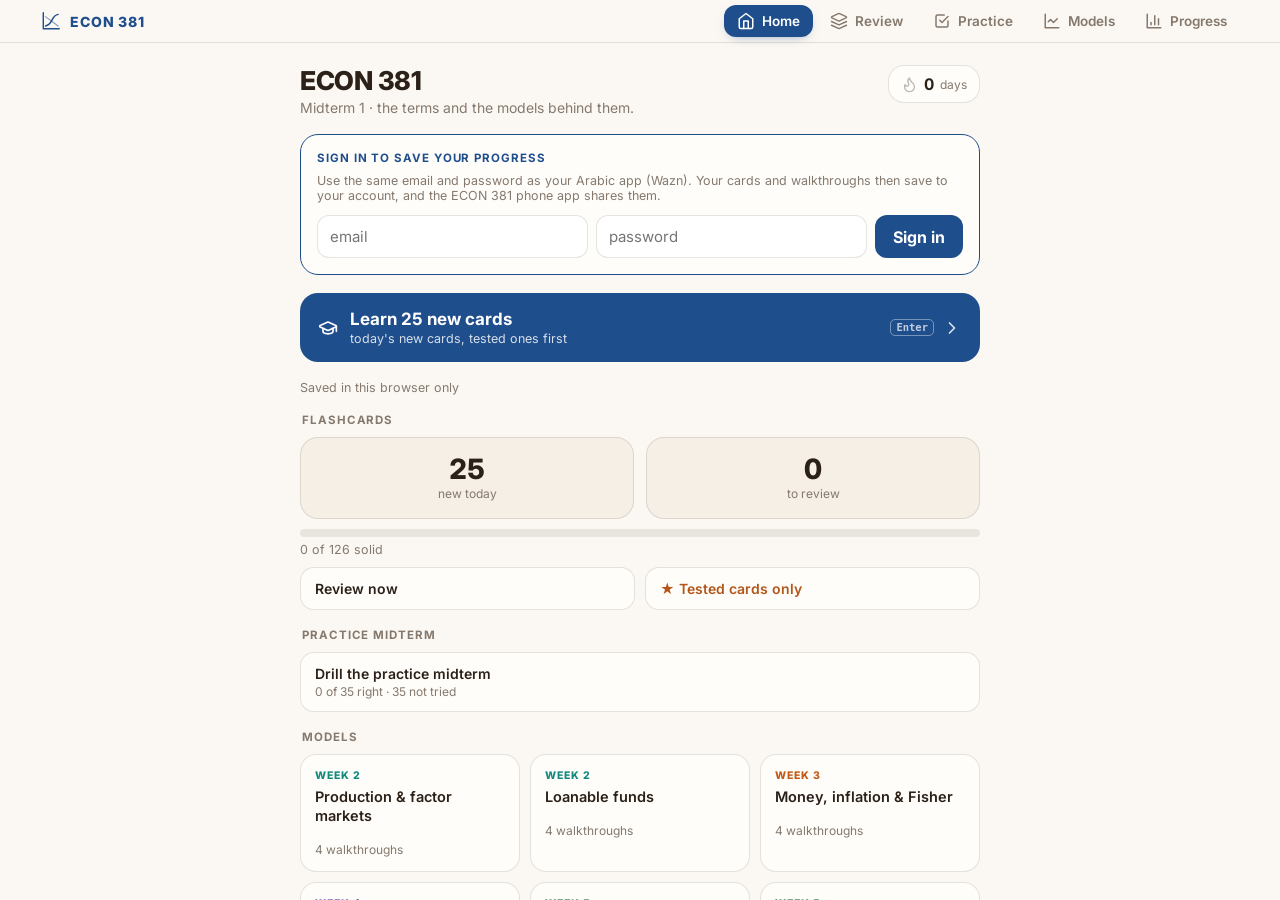
==== site/index.html @ 5f241a7e "Add the practice midterm as a guided multiple-choice drill A Practice tab drills ECON381_Midterm1_Pr" ====
<!doctype html>
<html lang="en"><head><meta charset="utf-8">
<meta name="viewport" content="width=device-width,initial-scale=1,viewport-fit=cover">
<meta name="description" content="ECON 381 Midterm 1: flashcards and interactive model walkthroughs.">
<meta name="theme-color" content="#FBF8F3">
<style>:root{padding-top:env(safe-area-inset-top,0px);padding-bottom:env(safe-area-inset-bottom,0px)}body{margin:0}img{max-width:100%}[hidden]{display:none!important}</style>
</head><body>
<title>ECON 381 Flashcards</title>
<link rel="preconnect" href="https://fonts.googleapis.com"><link rel="preconnect" href="https://fonts.gstatic.com" crossorigin>
<link rel="stylesheet" href="https://fonts.googleapis.com/css2?family=Inter:wght@400;500;600;700;800&display=swap">
<style>
  :root { --ink:#2B2118; --cream:#FDF8F2; --wk:#1F4E8C; --wk-soft:rgba(31,78,140,.10); }
  * { box-sizing:border-box; -webkit-tap-highlight-color:transparent; }
  html, body { margin:0; height:100%; overflow:hidden;
    background:var(--cream); color:var(--ink);
    font-family:-apple-system,system-ui,sans-serif; user-select:none; -webkit-user-select:none; }
  #app { height:100%; display:flex; flex-direction:column; }
  header { display:flex; align-items:center; gap:10px; padding:12px 16px 2px; }
  #quitline { text-align:center; padding-bottom:2px; }
  #bar { flex:1; height:5px; border-radius:3px; background:rgba(0,0,0,.09); overflow:hidden; }
  #fill { height:100%; width:0%; background:var(--wk); transition:width .25s ease, background .25s; }
  #count { font-size:12px; opacity:.55; font-variant-numeric:tabular-nums; }
  #quit { font-size:11px; opacity:.45; }
  #logo { display:flex; align-items:center; gap:6px; padding:4px 6px 4px 2px;
          font-size:13px; font-weight:800; letter-spacing:.06em; color:var(--wk); transition:color .25s; }
  #logo svg { width:19px; height:19px; }
  main { flex:1; position:relative; display:flex; min-height:0; }
  /* margin:auto centres the card while it is short but still lets it scroll
     once the answer is taller than the screen. */
  #scroll { flex:1; display:flex; overflow-y:auto; -webkit-overflow-scrolling:touch;
            padding:14px 20px 18px; }
  #card { margin:auto; width:100%; max-width:560px; text-align:center; }

  .chips { display:flex; justify-content:center; gap:6px; flex-wrap:wrap; }
  .chip { font-size:10.5px; font-weight:700; letter-spacing:.08em; text-transform:uppercase;
          padding:4px 9px; border-radius:20px; background:var(--wk-soft); color:var(--wk); }
  .chip.star { background:rgba(194,98,42,.13); color:#C2622A; }
  .term { font-family:ui-serif,"New York",Georgia,serif; font-weight:700;
          font-size:36px; line-height:1.18; margin-top:18px; letter-spacing:-.01em; }
  .weekname { font-size:13px; opacity:.5; margin-top:12px; }
  .term.sm { font-size:21px; margin-top:12px; color:var(--wk); }
  .simple { font-size:20px; line-height:1.42; margin-top:10px; }
  .fx { margin:14px auto 0; padding:12px 14px; border-radius:14px; background:var(--wk-soft);
        font-family:ui-serif,"New York",Georgia,serif; font-size:19px; line-height:1.6;
        display:inline-block; max-width:100%; }
  .fx i, .simple i, .detail i, .peek i { font-family:ui-serif,"New York",Georgia,serif; }

  /* hand-built maths: fractions, sums, hats */
  .fr { display:inline-flex; flex-direction:column; vertical-align:middle; text-align:center;
        margin:0 2px; line-height:1.15; }
  .fr > span:first-child { border-bottom:1.3px solid currentColor; padding:0 3px 1px; }
  .fr > span:last-child { padding:1px 3px 0; }
  .fx .fr { font-size:.92em; }
  .op { margin:0 .22em; }
  sub, sup { font-size:.68em; line-height:0; }

  .detail { margin-top:18px; text-align:start; }
  .sect { border-top:1px solid rgba(0,0,0,.09); margin-top:13px; padding-top:10px; }
  .sect h3 { margin:0 0 6px; font-size:10.5px; font-weight:700; opacity:.45;
             letter-spacing:.09em; text-transform:uppercase; }
  .sect p { margin:0; font-size:14px; line-height:1.48; opacity:.86; }
  .sect p + p { margin-top:6px; }
  .row { display:flex; align-items:baseline; justify-content:space-between;
         gap:14px; padding:4px 0; }
  .row .lbl { font-size:13px; opacity:.65; line-height:1.35; }
  .row .val { font-size:16px; font-weight:700; white-space:nowrap; flex:none;
              color:var(--wk); font-variant-numeric:tabular-nums; }
  .src { font-size:11px; opacity:.42; margin-top:4px; line-height:1.35; }
  ol.steps { margin:0; padding-left:20px; font-size:14px; line-height:1.48; }
  ol.steps li { padding:2px 0; opacity:.88; }
  ol.steps li::marker { color:var(--wk); font-weight:700; }
  .links { display:flex; flex-wrap:wrap; gap:6px; }
  .link { font-size:13px; padding:6px 11px; border-radius:20px; border:1px solid var(--wk-soft);
          background:#fff; color:var(--ink); line-height:1.2; }
  .link b { color:var(--wk); font-weight:600; }
  .graph { margin-top:4px; background:#fff; border-radius:14px; padding:8px 6px 4px;
           border:1px solid rgba(0,0,0,.06); }
  .graph svg { width:100%; height:auto; display:block; overflow:visible; }
  .graph .cap { font-size:11.5px; opacity:.55; text-align:center; padding:2px 8px 6px; line-height:1.35; }
  .tags { display:flex; flex-wrap:wrap; gap:5px; justify-content:center; margin-top:18px; }
  .tag { font-size:10.5px; padding:2px 8px; border-radius:20px; border:1px solid rgba(0,0,0,.15); opacity:.6; }
  .tag.pe { border-color:#E8A25E; color:#B4561B; background:#FFF3E6; opacity:1; font-weight:700; }

  /* SVG theme */
  svg .ax { stroke:var(--ink); stroke-width:1.3; fill:none; opacity:.75; }
  svg .grid { stroke:var(--ink); stroke-width:.6; opacity:.12; }
  svg .c1 { stroke:var(--wk); stroke-width:2.6; fill:none; stroke-linecap:round; }
  svg .c2 { stroke:#C2622A; stroke-width:2.6; fill:none; stroke-linecap:round; }
  svg .c3 { stroke:#2E7D52; stroke-width:2.4; fill:none; stroke-linecap:round; }
  svg .c4 { stroke:var(--ink); stroke-width:1.8; fill:none; opacity:.55; stroke-linecap:round; }
  svg .dash { stroke-dasharray:4 4; }
  svg .faint { opacity:.4; }
  svg .dot { fill:var(--ink); }
  svg .fill1 { fill:var(--wk); opacity:.16; }
  svg .fill2 { fill:#C2622A; opacity:.16; }
  svg .fill3 { fill:#2E7D52; opacity:.16; }
  svg .solid1 { fill:var(--wk); }
  svg .solid2 { fill:#C2622A; }
  svg .solid3 { fill:#2E7D52; }
  svg .solid4 { fill:var(--ink); opacity:.35; }
  svg .box { fill:#fff; stroke:var(--ink); stroke-width:1.2; }
  svg .box1 { fill:var(--wk-soft); stroke:var(--wk); stroke-width:1.4; }
  svg .box2 { fill:rgba(194,98,42,.10); stroke:#C2622A; stroke-width:1.4; }
  svg .box3 { fill:rgba(46,125,82,.10); stroke:#2E7D52; stroke-width:1.4; }
  svg text { font-family:-apple-system,system-ui,sans-serif; font-size:11px; fill:var(--ink); }
  svg text.lb { font-size:10px; opacity:.6; }
  svg text.k1 { fill:var(--wk); font-weight:700; }
  svg text.k2 { fill:#C2622A; font-weight:700; }
  svg text.k3 { fill:#2E7D52; font-weight:700; }
  svg text.it { font-family:ui-serif,"New York",Georgia,serif; font-style:italic; font-size:12.5px; }
  svg text.b { font-weight:700; }
  svg text.w { fill:#fff; font-weight:700; }

  #tip { flex:none; text-align:center; font-size:12px; opacity:.45; padding:0 16px 8px; }
  #flash { position:absolute; inset:0; display:flex; align-items:center;
           justify-content:center; font-size:34px; font-weight:800;
           color:#fff; opacity:0; pointer-events:none; transition:opacity .18s; }
  #flash div { text-align:center; }
  #flash small { display:block; font-size:15px; font-weight:600; opacity:.9; margin-top:4px; }
  footer { display:flex; gap:9px; padding:0 14px 26px; }
  .btn { flex:1; padding:14px 0 12px; border-radius:15px; font-size:15.5px;
         font-weight:700; color:#fff; text-align:center; line-height:1.15; }
  .btn small { display:block; font-size:10.5px; font-weight:600; opacity:.8; margin-top:2px; }
  .missed { background:#C0392B; }
  .shaky  { background:#D9952B; }
  .confident { background:#2E7D52; }

  #peek { position:absolute; left:0; right:0; bottom:0; background:#fff; border-radius:20px 20px 0 0;
          box-shadow:0 -10px 30px rgba(0,0,0,.14); padding:18px 22px 34px; transform:translateY(105%);
          transition:transform .22s ease, visibility 0s linear .22s; text-align:center; max-height:70%;
          overflow-y:auto; z-index:5; visibility:hidden; pointer-events:none; }
  /* Hidden, it sits just below the card, over the grade buttons: it must not
     catch their taps. */
  #peek.on { transform:none; visibility:visible; pointer-events:auto; transition:transform .22s ease; }
  #peek .grab { width:38px; height:5px; border-radius:3px; background:rgba(0,0,0,.15); margin:-6px auto 12px; }
  #peek .term { font-size:22px; margin-top:8px; }
  #peek .simple { font-size:16px; }
  #peek .fx { font-size:16px; }
  #peek .close { margin-top:16px; font-size:13px; opacity:.5; }

  #done { display:none; flex-direction:column; align-items:center;
          justify-content:center; height:100%; gap:12px; padding:0 30px; text-align:center; }
  #done h2 { font-family:ui-serif,"New York",Georgia,serif; font-size:30px; margin:0; }
  #done p { opacity:.6; margin:0; font-size:15px; line-height:1.45; }
  #done .tally { display:flex; gap:10px; margin:6px 0; }
  #done .tally div { padding:10px 14px; border-radius:14px; color:#fff; font-weight:700; font-size:20px; min-width:74px; }
  #done .tally small { display:block; font-size:10.5px; font-weight:600; opacity:.85; }

/* The website shell: tabs, Home, Review, Progress. Laid out like the Wazn
   Arabic app (header with a streak pill, one big next-step button, stat
   tiles, uppercase section labels, a tab bar) in this course's colours.
   One light look throughout, the same as the phone. */
:root {
  color-scheme: light;
  --bg: #FBF8F3;          /* warm paper */
  --card: #FFFDF9;
  --tile: #F5EFE6;
  --line: rgba(43,33,24,.12);
  --muted: #85796E;
  --primary: #1F4E8C;     /* ECON blue, where Wazn has its orange */
  --primary-ink: #FFFFFF;
}
html, body { background: var(--bg); }
body { font-family: Inter, -apple-system, system-ui, sans-serif; }
#shell { min-height: 100%; height: 100%; overflow-y: auto; -webkit-overflow-scrolling: touch; }
#shell[hidden] { display: none !important; }

/* tab bar: across the top on a computer, along the bottom on a phone */
.tabs { position: sticky; top: 0; z-index: 20; background: rgba(251,248,243,.94); backdrop-filter: blur(8px);
        border-bottom: 1px solid var(--line); padding-top: env(safe-area-inset-top, 0px); }
.tabs-in { max-width: 1240px; margin: 0 auto; display: flex; align-items: center; justify-content: space-between; gap: 16px; padding: 5px 20px; }
.brand { display: flex; align-items: center; gap: 8px; font-weight: 800; letter-spacing: .06em; color: var(--primary); font-size: 14px; }
.brand svg { width: 22px; height: 22px; }
.tablist { display: flex; gap: 4px; }
.tabbtn { display: flex; align-items: center; gap: 7px; border: 0; background: transparent; color: var(--muted); font: inherit; font-weight: 600;
          font-size: 13.5px; padding: 7px 13px; border-radius: 12px; cursor: pointer; transition: background .15s, color .15s, transform .1s; }
.tabbtn svg { width: 18px; height: 18px; }
.tabbtn:hover { background: rgba(43,33,24,.06); color: var(--ink); }
.tabbtn[aria-current="page"] { background: var(--primary); color: var(--primary-ink); box-shadow: 0 4px 12px -6px rgba(31,78,140,.6); }
.tabbtn:active { transform: scale(.94); }

.views { padding-bottom: 40px; }
.wrap { max-width: 720px; margin: 0 auto; padding: 22px 20px 0; display: flex; flex-direction: column; gap: 18px; }
.wrap.wide { max-width: 1240px; padding-top: 8px; gap: 10px; }

/* home */
.h-top { display: flex; align-items: flex-start; justify-content: space-between; gap: 12px; }
.h-top h1 { margin: 0; font-size: 26px; font-weight: 800; letter-spacing: -.01em; }
.h-top p { margin: 3px 0 0; color: var(--muted); font-size: 14px; }
.streak { display: flex; align-items: center; gap: 6px; border: 1px solid var(--line); background: var(--card); border-radius: 16px; padding: 8px 12px; flex: none; }
.streak .ic { width: 17px; height: 17px; color: rgba(43,33,24,.3); }
.streak .ic.lit { color: #D9952B; }
.streak b { font-variant-numeric: tabular-nums; }
.streak span { font-size: 12px; color: var(--muted); }

.ic { width: 20px; height: 20px; flex: none; }
.primary { width: 100%; display: flex; align-items: center; justify-content: space-between; gap: 12px; border: 0; border-radius: 18px;
           background: var(--primary); color: var(--primary-ink); padding: 16px 18px; font: inherit; text-align: left; cursor: pointer;
           transition: transform .1s, filter .15s; }
.primary:hover { filter: brightness(1.07); }
.primary:active { transform: scale(.985); }
.primary:disabled { background: var(--tile); color: var(--ink); cursor: default; filter: none; transform: none; }
.primary .pl { display: flex; align-items: center; gap: 12px; min-width: 0; }
.primary b { display: block; font-size: 17px; font-weight: 700; }
.primary small { display: block; font-size: 12.5px; opacity: .82; margin-top: 2px; }
.primary .pr { display: flex; align-items: center; gap: 8px; opacity: .85; }
.primary kbd { border-color: rgba(255,255,255,.55); }

.sect-h { display: flex; flex-direction: column; gap: 10px; }
.sect-h h2 { margin: 0; padding: 0 2px; font-size: 11.5px; font-weight: 700; letter-spacing: .08em; text-transform: uppercase; color: var(--muted); }
.tiles { display: grid; grid-template-columns: 1fr 1fr; gap: 12px; }
.tile { background: var(--tile); border: 1px solid var(--line); border-radius: 18px; padding: 14px; text-align: center; }
.tile p { margin: 0; }
.tv { font-size: 28px; font-weight: 800; font-variant-numeric: tabular-nums; }
.tl { font-size: 12px; color: var(--muted); }
.tw { font-size: 11.5px; color: var(--muted); margin-top: 3px !important; }
.meter { display: flex; flex-direction: column; gap: 5px; }
.m-bar { height: 8px; border-radius: 4px; background: rgba(43,33,24,.09); overflow: hidden; display: flex; }
.m-bar span { height: 100%; }
.pair { display: grid; grid-template-columns: 1fr 1fr; gap: 10px; }
.second { border: 1px solid var(--line); background: var(--card); border-radius: 14px; padding: 12px 14px; font: inherit; font-weight: 600;
          font-size: 14px; color: var(--ink); text-align: left; cursor: pointer; transition: transform .1s, border-color .15s; }
.second:hover { border-color: var(--primary); }
.second:active { transform: scale(.98); }
.second small { display: block; font-weight: 400; font-size: 12px; color: var(--muted); margin-top: 2px; }
.second.star, #h-tested { color: #B4561B; }

.grid3 { display: grid; grid-template-columns: repeat(auto-fill, minmax(200px, 1fr)); gap: 10px; }
.hm { display: flex; flex-direction: column; gap: 6px; padding: 14px; border-radius: 16px; border: 1px solid var(--line); background: var(--card);
      font: inherit; color: var(--ink); text-align: left; cursor: pointer; min-width: 0; transition: border-color .15s, transform .1s; }
.hm:hover { border-color: var(--c); }
.hm:active { transform: scale(.98); }
.hm .wk { font-size: 10.5px; font-weight: 800; letter-spacing: .1em; text-transform: uppercase; color: var(--c); }
.hm .nm { font-size: 14.5px; font-weight: 600; line-height: 1.3; }
.hm .ct { font-size: 12px; color: var(--muted); font-variant-numeric: tabular-nums; }
.hm .mini { height: 4px; border-radius: 2px; background: rgba(43,33,24,.08); overflow: hidden; }
.hm .mini span { display: block; height: 100%; background: var(--c); }

.dim { color: var(--muted); }
.small { font-size: 12.5px; margin: 0; }
.save-state:empty { display: none; }
.card { background: var(--card); border: 1px solid var(--line); border-radius: 18px; }
.pad { padding: 16px; }
.stack { display: flex; flex-direction: column; gap: 14px; }
.sec { margin: 0 0 8px; font-size: 11.5px; font-weight: 700; letter-spacing: .08em; text-transform: uppercase; color: var(--muted); }
.sec.gap { margin-top: 14px; }
.card .row { display: flex; justify-content: space-between; gap: 12px; padding: 7px 0; border-top: 1px solid var(--line); font-size: 14px; }
.card .row:first-of-type { border-top: 0; }
.card .row .val { font-weight: 600; font-variant-numeric: tabular-nums; white-space: nowrap; }
ul.plain { margin: 0; padding-left: 18px; font-size: 14px; line-height: 1.55; }
.pms { display: grid; grid-template-columns: repeat(auto-fill, minmax(260px, 1fr)); gap: 14px; }
.pm-h { margin: 0 0 6px; font-weight: 700; font-size: 14px; }
.pm ul { list-style: none; margin: 0; padding: 0; display: flex; flex-direction: column; gap: 5px; font-size: 13.5px; }
.pm li { display: flex; align-items: center; gap: 8px; }
.pm li .ic { width: 16px; height: 16px; color: #2E7D52; }
.pm li span:nth-child(2) { flex: 1; min-width: 0; }
.dot0 { width: 16px; height: 16px; border-radius: 50%; border: 1.5px solid rgba(43,33,24,.2); flex: none; }
.keys { display: grid; grid-template-columns: auto 1fr; gap: 8px 14px; font-size: 13.5px; align-items: baseline; }
.m-confirm { display: flex; gap: 8px; align-items: center; flex-wrap: wrap; font-size: 13.5px; }
.m-confirm button, .m-small { padding: 8px 12px; border-radius: 10px; border: 1px solid var(--line); background: var(--card); font: inherit;
         font-size: 13px; font-weight: 600; cursor: pointer; color: var(--ink); }
.m-confirm .yes { background: #C0392B; color: #fff; border-color: #C0392B; }
.danger { color: #C0392B; }

.signin { display: flex; flex-direction: column; gap: 8px; border-color: var(--primary); }
.signin .sec { margin: 0; color: var(--primary); }
.sgrid { display: grid; grid-template-columns: 1fr 1fr auto; gap: 8px; margin-top: 4px; }
.sgrid input { min-width: 0; padding: 11px 12px; border-radius: 12px; border: 1px solid var(--line); background: #fff; font: inherit; font-size: 15px; color: var(--ink); }
.sgrid input:focus { outline: 2px solid var(--primary); outline-offset: 1px; }
.go-btn { padding: 11px 18px; border-radius: 12px; border: 0; background: var(--primary); color: #fff; font: inherit; font-weight: 700; cursor: pointer; }
.go-btn:disabled { opacity: .6; }
.si-err { margin: 0; font-size: 13px; color: #C0392B; }
.si-err:empty { display: none; }
.acct { display: flex; align-items: center; justify-content: space-between; gap: 10px; flex-wrap: wrap; font-size: 14px; }
@media (max-width: 560px) { .sgrid { grid-template-columns: 1fr; } }

/* the flashcard session (shared page) on a big screen */
header, #quitline, #tip, footer { width: 100%; max-width: 680px; margin-inline: auto; }
#scroll { padding-inline: max(20px, calc((100% - 640px) / 2)); }
footer { padding-bottom: 22px; }
.btn { cursor: pointer; user-select: none; }
.btn:hover { filter: brightness(1.06); }
.link { cursor: pointer; }
.link:hover { border-color: var(--wk); }
#logo { cursor: pointer; }
kbd { font: 600 10.5px/1 ui-monospace, "SF Mono", Menlo, monospace; padding: 2px 5px; border-radius: 5px; border: 1px solid currentColor;
      opacity: .85; margin-left: 4px; vertical-align: 1px; }
.btn kbd { border-color: rgba(255,255,255,.7); }
.keys kbd { margin: 0 4px 0 0; }
#done .btn.menu { background: var(--primary); padding: 14px 34px; flex: none; border: 0; font: inherit; font-weight: 700; color: #fff; }
button:focus-visible, .btn:focus-visible { outline: 3px solid #E8A25E; outline-offset: 2px; }
@media (prefers-reduced-motion: reduce) { * { transition: none !important; } }

/* phones: the tab bar moves to the bottom, Wazn-style */
@media (max-width: 760px) {
  .tabs { position: fixed; top: auto; bottom: 0; left: 0; right: 0; border-bottom: 0; border-top: 1px solid var(--line);
          padding-top: 0; padding-bottom: env(safe-area-inset-bottom, 0px); }
  .tabs-in { padding: 6px 8px; }
  .brand { display: none; }
  .tablist { flex: 1; display: grid; grid-template-columns: repeat(5, 1fr); }
  .tabbtn { flex-direction: column; gap: 3px; font-size: 10.5px; padding: 7px 2px; }
  .tabbtn svg { width: 20px; height: 20px; }
  .views { padding-bottom: 96px; }
  .mdl-top { top: 0; }
  .mdl-rail { top: 0; }
}
@media (max-width: 420px) {
  .pair { grid-template-columns: 1fr; }
}

/* Models tab. Colours come from the page tokens; --wk is the model's week. */
#models { --line: rgba(43,33,24,.12); }
.mdl-top { position: sticky; top: 43px; z-index: 3; background: var(--bg, var(--cream)); padding-block: 4px 6px; }
.mdl-chips { display: flex; gap: 6px; overflow-x: auto; padding-bottom: 2px; scrollbar-width: none; }
.mdl-chips::-webkit-scrollbar { display: none; }
.mchip { flex: none; display: flex; align-items: baseline; gap: 6px; padding: 6px 10px; border-radius: 11px;
         border: 1px solid var(--line); background: var(--card, #fff); color: var(--ink); font: inherit; font-size: 12.5px; font-weight: 600; cursor: pointer; }
.mchip span { font-size: 9.5px; font-weight: 800; letter-spacing: .1em; text-transform: uppercase; color: var(--c); }
.mchip.on { border-color: var(--c); box-shadow: inset 0 0 0 1px var(--c); }

.mdl-grid { display: grid; grid-template-columns: minmax(0, 1fr) 296px; gap: 16px; align-items: start; }
.mdl-main { display: flex; flex-direction: column; gap: 10px; min-width: 0; }
/* the title, its week and its one-liner on a single line, so the graph starts high */
.mdl-head { display: flex; flex-wrap: wrap; align-items: center; column-gap: 10px; row-gap: 2px; }
.mdl-head h2 { margin: 0; font-family: ui-serif, "New York", Georgia, serif; font-size: clamp(21px, 2.2vw, 26px); line-height: 1.15; text-wrap: balance; }
.mdl-head p { margin: 0; opacity: .62; font-size: 13.5px; }
.mdl-head .chip { order: -1; }
.mdl-card { background: var(--card, #fff); border: 1px solid var(--line); border-radius: 16px; padding: 12px 12px 8px; min-width: 0; }
.mdl-card h3 { margin: 0 0 6px; font-size: 10.5px; font-weight: 700; letter-spacing: .09em; text-transform: uppercase; opacity: .5; }
.mdl-card svg { width: 100%; height: auto; display: block; overflow: visible; }
/* the main graph never pushes the numbers below the fold */
.mdl-graph svg { max-height: max(300px, calc(100vh - 330px)); }
.mdl-graph .cap { font-size: 12.5px; opacity: .6; margin: 4px 4px 2px; line-height: 1.4; }
.mdl-two { display: grid; grid-template-columns: minmax(0, 1fr) minmax(0, 1fr); gap: 14px; }

.kpis { display: grid; grid-template-columns: repeat(auto-fill, minmax(132px, 1fr)); gap: 8px; }
.kpi { background: var(--card, #fff); border: 1px solid var(--line); border-radius: 12px; padding: 8px 11px; display: flex; flex-direction: column; gap: 2px; min-width: 0; }
.kpi .kl { font-size: 11.5px; opacity: .6; line-height: 1.3; }
.kpi .kv { font-size: 19px; font-weight: 700; font-variant-numeric: tabular-nums; color: var(--wk); }
.kpi.hid .kv { color: var(--ink); opacity: .35; }
.kpi .dl { font-size: 11px; font-weight: 600; font-variant-numeric: tabular-nums; }
.kpi .dl.up { color: #2E7D52; } .kpi .dl.down { color: #C0392B; }

.seg { display: flex; gap: 4px; padding: 4px; border-radius: 12px; background: rgba(43,33,24,.06); margin-bottom: 12px; flex-wrap: wrap; }
.seg button { flex: 1 1 auto; border: 0; background: transparent; padding: 8px 10px; border-radius: 9px; font: inherit; font-size: 13px; font-weight: 600; color: var(--ink); opacity: .65; cursor: pointer; }
.seg button.on { background: var(--card, #fff); opacity: 1; box-shadow: 0 1px 3px rgba(0,0,0,.08); }
.form { padding: 10px 2px; border-top: 1px solid var(--line); }
.form:first-child { border-top: 0; padding-top: 2px; }
.fn { margin: 0 0 6px; font-size: 10.5px; font-weight: 700; letter-spacing: .09em; text-transform: uppercase; opacity: .5; }
.form .fx { margin: 0; display: block; font-size: 17px; text-align: left; }
.fnote { margin: 6px 0 0; font-size: 13px; opacity: .68; line-height: 1.45; }
.tbl { overflow-x: auto; }
.tbl table { border-collapse: collapse; width: 100%; font-size: 13.5px; }
.tbl th, .tbl td { padding: 9px 10px; border-bottom: 1px solid var(--line); text-align: center; }
.tbl tbody th { text-align: left; font-weight: 600; }
.tbl thead th { font-size: 12px; opacity: .65; }
.tbl td { font-size: 18px; font-weight: 700; }
.tbl td.up { color: #2E7D52; } .tbl td.down { color: #C0392B; } .tbl td.same { opacity: .35; }
.facts { display: grid; grid-template-columns: 1fr 1fr; gap: 14px; }
.facts ul { margin: 0; padding-left: 18px; font-size: 13.5px; line-height: 1.5; }
.facts li + li { margin-top: 5px; }
.traps { background: rgba(192,57,43,.06); border-radius: 12px; padding: 10px 12px; }
.muted { font-size: 13px; opacity: .6; margin: 0 0 10px; line-height: 1.45; }

/* The rail */
/* the rail stays on screen and fits in it: if a step runs long it scrolls inside itself */
.mdl-rail { position: sticky; top: 100px; max-height: calc(100vh - 108px); overflow-y: auto; overscroll-behavior: contain; scrollbar-width: thin; padding-bottom: 4px; }
.rail-in { display: flex; flex-direction: column; gap: 5px; }
.rail-h { margin: 0; font-size: 10.5px; font-weight: 700; letter-spacing: .09em; text-transform: uppercase; opacity: .5; }
.sc { display: flex; gap: 9px; align-items: center; width: 100%; text-align: left; padding: 8px 10px; border-radius: 12px;
      border: 1px solid var(--line); background: var(--card, #fff); font: inherit; color: var(--ink); cursor: pointer; }
.sc:hover { border-color: var(--wk); }
.sc.on { border-color: var(--wk); box-shadow: inset 0 0 0 1px var(--wk); }
.sc-n { flex: none; width: 23px; height: 23px; border-radius: 50%; display: grid; place-items: center; font-size: 12.5px; font-weight: 800;
        background: var(--wk-soft); color: var(--wk); }
.sc-b { min-width: 0; display: flex; flex-direction: column; gap: 1px; }
.sc-b b { font-size: 13px; line-height: 1.25; }
.sc-b small { font-size: 11px; opacity: .55; }
/* with a walkthrough open the list shrinks to titles */
.rail-in:has(.panel) .sc { padding-block: 6px; }
.rail-in:has(.panel) .sc-b small { display: none; }
.sc.free .sc-n { background: rgba(43,33,24,.07); color: var(--ink); }
.panel { margin-top: 4px; background: var(--card, #fff); border: 1px solid var(--line); border-radius: 16px; padding: 12px; display: flex; flex-direction: column; gap: 8px; }
.player { border-color: var(--wk); box-shadow: 0 6px 22px -10px rgba(0,0,0,.18); }
.ph { display: flex; flex-direction: column; gap: 2px; }
.ph .rail-h { opacity: 1; color: var(--wk); font-size: 12px; }
.src { font-size: 11.5px; opacity: .55; }
.dots { display: flex; gap: 4px; }
.pd { flex: 1; height: 4px; border-radius: 2px; background: rgba(43,33,24,.1); }
.pd.done { background: var(--wk); opacity: .45; } .pd.on { background: var(--wk); }
.blurb { margin: 0; font-size: 12.5px; padding: 8px 10px; border-radius: 10px; background: var(--wk-soft); line-height: 1.45; }
.say { font-size: 14px; line-height: 1.45; }
.ask { display: flex; flex-direction: column; gap: 8px; padding: 10px; border-radius: 12px; background: rgba(217,149,43,.10); }
.q { margin: 0; font-size: 14px; font-weight: 600; line-height: 1.4; }
.tag-predict { display: inline-block; font-size: 10px; font-weight: 800; letter-spacing: .09em; text-transform: uppercase; color: #fff;
               background: #D9952B; border-radius: 6px; padding: 2px 6px; margin-right: 6px; vertical-align: 1px; }
.choices { display: flex; flex-direction: column; gap: 6px; }
.choice { text-align: left; padding: 10px 12px; border-radius: 11px; border: 1px solid var(--line); background: var(--card, #fff); font: inherit; font-size: 14px; font-weight: 600; color: var(--ink); cursor: pointer; }
.choice:hover { border-color: var(--wk); }
.numf { display: flex; gap: 6px; }
.num-in { flex: 1; min-width: 0; padding: 10px 12px; border-radius: 11px; border: 1px solid var(--line); font: inherit; font-size: 15px; background: #fff; color: var(--ink); }
.num-in:focus { outline: 2px solid var(--wk); outline-offset: 1px; }
.go { padding: 10px 16px; border-radius: 11px; border: 0; background: var(--wk); color: #fff; font: inherit; font-weight: 700; cursor: pointer; }
.ghost-btn { padding: 10px 12px; border-radius: 11px; border: 1px solid var(--line); background: transparent; font: inherit; font-weight: 600; color: var(--ink); cursor: pointer; }
.ghost-btn:disabled { opacity: .35; cursor: default; }
.ghost-btn.wide { width: 100%; }
.row2 { display: flex; gap: 8px; justify-content: space-between; }
.row2 > * { flex: 1; }
.fb { font-size: 13.5px; padding: 8px 10px; border-radius: 10px; line-height: 1.4; }
.fb.ok { background: rgba(46,125,82,.12); color: #1f5c3b; }
.fb.no { background: rgba(192,57,43,.10); color: #8e2a1f; }
.fb.skip { background: rgba(43,33,24,.06); }
.math { display: flex; flex-direction: column; gap: 4px; padding: 10px 12px; border-radius: 12px; background: var(--wk-soft);
        font-family: ui-serif, "New York", Georgia, serif; font-size: 15px; line-height: 1.5; }
.why { margin: 0; font-size: 13px; line-height: 1.5; opacity: .75; border-left: 3px solid var(--wk); padding-left: 10px; }
.keyhint { margin: 0; font-size: 11.5px; opacity: .45; text-align: center; }
.exam { padding: 12px; border-radius: 12px; background: rgba(232,162,94,.14); border: 1px solid rgba(232,162,94,.5); }
.exam ol { margin: 0; padding-left: 18px; font-size: 13.5px; line-height: 1.5; }
.exam li + li { margin-top: 4px; }
.score { margin: 0; font-weight: 700; text-align: center; color: var(--wk); }
.sl { display: flex; flex-direction: column; gap: 4px; font-size: 13px; }
.sl span { display: flex; justify-content: space-between; gap: 8px; }
.sl output { font-variant-numeric: tabular-nums; font-weight: 700; color: var(--wk); }
.sl input { width: 100%; accent-color: var(--wk); }

svg text.big { font-size: 22px; font-weight: 800; }
svg .arrowhead { fill: var(--ink); opacity: .7; }

@media (max-width: 980px) {
  .mdl-grid { grid-template-columns: minmax(0, 1fr); }
  .mdl-rail { position: static; max-height: none; overflow: visible; }
}
@media (max-width: 640px) {
  .mdl-two, .facts { grid-template-columns: minmax(0, 1fr); }
  .kpis { grid-template-columns: repeat(2, minmax(0, 1fr)); }
}

/* The Practice tab: one question at a time, in the flashcards' column. */
#practice { --wk: #1F4E8C; --wk-soft: rgba(31,78,140,.10); }
.pq { display: flex; flex-direction: column; gap: 14px; padding-bottom: 24px; }
.pq-top { display: flex; align-items: center; gap: 12px; }
.pq-count { font-size: 13px; font-weight: 800; letter-spacing: .04em; color: var(--wk); font-variant-numeric: tabular-nums; }
.pq-bar { flex: 1; height: 6px; border-radius: 3px; background: rgba(43,33,24,.09); overflow: hidden; }
.pq-bar span { display: block; height: 100%; transition: width .25s ease; }
.pq-src { margin: 0; font-size: 11.5px; font-weight: 700; letter-spacing: .07em; text-transform: uppercase; }
.pq-src b { letter-spacing: .07em; }
.pq-setup { margin: 0; font-size: 14px; line-height: 1.55; padding: 12px 14px; border-radius: 14px; background: var(--wk-soft); }
.pq-q { margin: 0; font-family: ui-serif, "New York", Georgia, serif; font-size: 21px; line-height: 1.4; }

.pq-opts { display: flex; flex-direction: column; gap: 8px; }
.pq-opts.tf { flex-direction: row; }
.pq-opts.tf .pq-opt { flex: 1; justify-content: center; }
.pq-opt { display: flex; align-items: flex-start; gap: 12px; text-align: left; width: 100%; padding: 13px 14px; border-radius: 14px;
          border: 1.5px solid var(--line); background: var(--card); font: inherit; font-size: 15px; line-height: 1.45; color: var(--ink);
          transition: border-color .12s, background .12s, transform .08s; }
button.pq-opt { cursor: pointer; }
button.pq-opt:hover { border-color: var(--wk); }
button.pq-opt:active { transform: scale(.99); }
.pq-opt.on { border-color: var(--wk); background: var(--wk-soft); }
.pq-l { flex: none; width: 26px; height: 26px; border-radius: 8px; display: grid; place-items: center; font-size: 12.5px; font-weight: 800;
        background: rgba(43,33,24,.07); color: var(--ink); }
.pq-opt.on .pq-l { background: var(--wk); color: #fff; }
.pq-opts.done .pq-opt.ok { border-color: #2E7D52; background: rgba(46,125,82,.08); }
.pq-opts.done .pq-opt.ok .pq-l { background: #2E7D52; color: #fff; }
.pq-opts.done .pq-opt.bad { border-color: #C0392B; background: rgba(192,57,43,.07); }
.pq-opts.done .pq-opt.bad .pq-l { background: #C0392B; color: #fff; }
.pq-opts.done .pq-opt.dim { opacity: .55; }
.pq-tag { font-style: normal; font-size: 11px; font-weight: 700; letter-spacing: .05em; text-transform: uppercase; margin-left: 6px; opacity: .7; white-space: nowrap; }
.pq-check { align-self: flex-start; }
.pq-hint { margin: 0; }

.pq-verdict { display: flex; align-items: center; gap: 10px; padding: 12px 14px; border-radius: 14px; font-size: 15px; }
.pq-verdict.ok { background: rgba(46,125,82,.10); color: #1F5C3B; }
.pq-verdict.bad { background: rgba(192,57,43,.09); color: #8E2A20; display: block; }
.pq-verdict .ic { color: #2E7D52; }

.pq-box { border-radius: 16px; padding: 14px 16px; border: 1px solid var(--line); background: var(--card); font-size: 14.5px; line-height: 1.55; }
.pq-box.pattern { border-color: var(--wk); background: var(--wk-soft); }
.pq-box.why { border-color: rgba(217,149,43,.6); background: rgba(217,149,43,.10); }
.pq-box ul.plain { margin: 0; display: flex; flex-direction: column; gap: 6px; }
.pq-h { margin: 0 0 6px; display: flex; align-items: center; justify-content: space-between; gap: 8px;
        font-size: 11px; font-weight: 800; letter-spacing: .09em; text-transform: uppercase; color: var(--wk); }
.pq-box.why .pq-h { color: #A4651A; }
.pq-steps { margin: 0; padding-left: 22px; display: flex; flex-direction: column; gap: 8px; }
.pq-steps li::marker { color: var(--wk); font-weight: 800; }
.pq-steps li.in { animation: pq-in .25s ease; }
@keyframes pq-in { from { opacity: 0; transform: translateY(4px); } to { opacity: 1; transform: none; } }
.pq-graph { margin-top: 12px; }
.pq-graph svg { width: 100%; height: auto; max-height: 340px; display: block; }
.pq-graph .cap { font-size: 12.5px; opacity: .65; margin: 6px 2px 0; }
.pq-rel { margin: 0; display: flex; flex-wrap: wrap; gap: 6px; align-items: center; }
.pq-chip { font-size: 12.5px; padding: 4px 10px; border-radius: 20px; background: var(--wk-soft); color: var(--wk); font-weight: 600; }
.pq-next { position: sticky; bottom: 0; padding: 10px 0 4px; background: linear-gradient(to top, var(--bg) 70%, transparent); display: flex; justify-content: flex-end; }
.pq-next .go-btn kbd { border-color: rgba(255,255,255,.6); }
.pq-done h1 { margin: 10px 0 0; font-size: 28px; }
.pq-score { margin: 0; font-size: 17px; }
#pq-wrong:disabled { opacity: .5; cursor: default; }

@media (max-width: 760px) {
  .pq-next { bottom: 64px; }
  .pq-q { font-size: 19px; }
}
</style>
<div id="shell">
  <nav class="tabs" aria-label="Sections">
    <div class="tabs-in">
      <span class="brand">
        <svg viewBox="0 0 40 40" fill="none" stroke="currentColor" stroke-linecap="round" stroke-linejoin="round" aria-hidden="true">
          <path d="M6 5v29h29" stroke-width="2.6"/><path d="M10 29c6-1 9-5 12-11s6-9 11-10" stroke-width="2.6"/>
          <path d="M10 12l23 17" stroke-width="2" opacity=".55"/>
        </svg>ECON 381
      </span>
      <div class="tablist">
        <button type="button" class="tabbtn" data-tab="home">
          <svg viewBox="0 0 24 24" fill="none" stroke="currentColor" stroke-width="2" stroke-linecap="round" stroke-linejoin="round" aria-hidden="true"><path d="m3 9 9-7 9 7v11a2 2 0 0 1-2 2H5a2 2 0 0 1-2-2z"/><path d="M9 22V12h6v10"/></svg>
          <span>Home</span></button>
        <button type="button" class="tabbtn" data-tab="review">
          <svg viewBox="0 0 24 24" fill="none" stroke="currentColor" stroke-width="2" stroke-linecap="round" stroke-linejoin="round" aria-hidden="true"><path d="M12.8 2.2a2 2 0 0 0-1.6 0L2.6 6.1a1 1 0 0 0 0 1.8l8.6 3.9a2 2 0 0 0 1.6 0l8.6-3.9a1 1 0 0 0 0-1.8z"/><path d="m2 12.6 9.2 4.2a2 2 0 0 0 1.6 0L22 12.6"/><path d="m2 17.6 9.2 4.2a2 2 0 0 0 1.6 0L22 17.6"/></svg>
          <span>Review</span></button>
        <button type="button" class="tabbtn" data-tab="practice">
          <svg viewBox="0 0 24 24" fill="none" stroke="currentColor" stroke-width="2" stroke-linecap="round" stroke-linejoin="round" aria-hidden="true"><path d="M9 11l3 3 8-8"/><path d="M20 12v6a2 2 0 0 1-2 2H6a2 2 0 0 1-2-2V6a2 2 0 0 1 2-2h9"/></svg>
          <span>Practice</span></button>
        <button type="button" class="tabbtn" data-tab="models">
          <svg viewBox="0 0 24 24" fill="none" stroke="currentColor" stroke-width="2" stroke-linecap="round" stroke-linejoin="round" aria-hidden="true"><path d="M3 3v18h18"/><path d="m19 9-5 5-4-4-3 3"/></svg>
          <span>Models</span></button>
        <button type="button" class="tabbtn" data-tab="progress">
          <svg viewBox="0 0 24 24" fill="none" stroke="currentColor" stroke-width="2" stroke-linecap="round" stroke-linejoin="round" aria-hidden="true"><path d="M3 3v18h18"/><path d="M18 17V9"/><path d="M13 17V5"/><path d="M8 17v-3"/></svg>
          <span>Progress</span></button>
      </div>
    </div>
  </nav>

  <div class="views">
    <section class="view" id="tab-home">
      <div class="wrap">
        <div class="h-top">
          <div>
            <h1>ECON 381</h1>
            <p>Midterm 1 · the terms and the models behind them.</p>
          </div>
          <div class="streak" id="h-streak" title="Days in a row with something studied"></div>
        </div>

        <form class="card pad signin" id="signin" hidden autocomplete="on">
          <p class="sec">Sign in to save your progress</p>
          <p class="dim small">Use the same email and password as your Arabic app (Wazn). Your cards and walkthroughs then save to your account, and the ECON 381 phone app shares them.</p>
          <div class="sgrid">
            <input id="si-email" type="email" name="email" autocomplete="username" placeholder="email" required>
            <input id="si-pass" type="password" name="password" autocomplete="current-password" placeholder="password" required>
            <button type="submit" class="go-btn" id="si-go">Sign in</button>
          </div>
          <p class="si-err" id="si-err" role="alert"></p>
        </form>

        <button type="button" class="primary" id="h-primary"></button>
        <p class="save-state dim small"></p>

        <section class="sect-h">
          <h2>Flashcards</h2>
          <div class="tiles">
            <div class="tile"><p class="tv" id="h-learn">0</p><p class="tl">new today</p></div>
            <div class="tile"><p class="tv" id="h-due">0</p><p class="tl">to review</p><p class="tw" id="h-wave"></p></div>
          </div>
          <div class="meter"><div class="m-bar" id="h-bar"></div><p class="dim small" id="h-solid"></p></div>
          <div class="pair">
            <button type="button" class="second" id="h-learn-btn">Review now</button>
            <button type="button" class="second" id="h-tested">★ Tested cards only</button>
          </div>
        </section>

        <section class="sect-h">
          <h2>Practice midterm</h2>
          <button type="button" class="second" id="h-practice"></button>
        </section>

        <section class="sect-h">
          <h2>Models</h2>
          <div class="grid3" id="h-models"></div>
        </section>

        <p class="store-note dim small"></p>
      </div>
    </section>

    <section class="view" id="tab-review" hidden>
      <div class="wrap">
        <div class="h-top"><div><h1>Review</h1><p>Flip with Enter or →. Then → Confident, ← Shaky, ↑↓ Missed.</p></div></div>
        <button type="button" class="primary" id="r-review"></button>
        <p class="save-state dim small"></p>
        <section class="sect-h">
          <h2>By week</h2>
          <div class="grid3" id="r-weeks"></div>
        </section>
        <div class="pair">
          <button type="button" class="second star" id="r-tested"></button>
          <button type="button" class="second" id="r-cram">Cram all 126<small>Shuffled · nothing is rescheduled</small></button>
        </div>
        <section class="sect-h">
          <h2>Keys</h2>
          <div class="keys card pad">
            <span><kbd>Enter</kbd><kbd>→</kbd></span><span>Flip the card</span>
            <span><kbd>→</kbd></span><span>Confident · back in 4 hours, then 8, then daily</span>
            <span><kbd>←</kbd></span><span>Shaky · back in 1 hour</span>
            <span><kbd>↑</kbd><kbd>↓</kbd></span><span>Missed · back of the deck, right now</span>
            <span><kbd>Enter</kbd></span><span>On the answer: flip back to the term</span>
            <span><kbd>Esc</kbd></span><span>Back to the menu (your grades are already saved)</span>
          </div>
        </section>
      </div>
    </section>

    <section class="view" id="tab-practice" hidden>
      <div class="wrap" id="practice"></div>
    </section>

    <section class="view" id="tab-models" hidden>
      <div class="wrap wide" id="models"></div>
    </section>

    <section class="view" id="tab-progress" hidden>
      <div class="wrap">
        <div class="h-top"><div><h1>Progress</h1><p>Cards, walkthroughs, and what to look at again.</p></div></div>
        <div id="p-body" class="stack"></div>
      </div>
    </section>
  </div>
</div>

<div id="app">
  <header>
    <span id="logo">
      <svg viewBox="0 0 40 40" fill="none" stroke="currentColor" stroke-linecap="round" stroke-linejoin="round">
        <path d="M6 5v29h29" stroke-width="2.6"/>
        <path d="M10 29c6-1 9-5 12-11s6-9 11-10" stroke-width="2.6"/>
        <path d="M10 12l23 17" stroke-width="2" opacity=".55"/>
      </svg>ECON 381
    </span>
    <div id="bar"><div id="fill"></div></div>
    <span id="count"></span>
  </header>
  <div id="quitline"><span id="quit"></span></div>
  <main>
    <div id="scroll"><div id="card"></div></div>
    <div id="flash"></div>
    <div id="peek"></div>
  </main>
  <div id="tip">Tap to flip</div>
  <footer>
    <div class="btn missed" data-act="missed">Missed<small>again now</small></div>
    <div class="btn shaky" data-act="shaky">Shaky<small>in 1 hour</small></div>
    <div class="btn confident" data-act="confident">Confident<small id="confHint">later</small></div>
  </footer>
</div>

<div id="done">
  <h2>Done</h2>
  <p id="doneText"></p>
  <div class="tally">
    <div class="missed"><span id="tM">0</span><small>missed</small></div>
    <div class="shaky"><span id="tS">0</span><small>shaky</small></div>
    <div class="confident"><span id="tC">0</span><small>confident</small></div>
  </div>
  <p id="laterText"></p>
  <button class="btn menu" id="toMenu" type="button">Back to menu <kbd>Enter</kbd></button>
</div>

<script>
// ECON 381 card graphs.
//
// Each entry returns { svg, cap } for one card's "Graph" section. Drawn as
// inline SVG from code rather than shipped as images, so they take the
// card's week colour (via CSS classes in the page), stay sharp at any size
// and keep the whole deck in one pasteable file.
//
// Plain ES5-ish code on purpose: this file is pasted into the review page's
// <script> as-is, so it must not use backticks or "${".
(function () {
  var W = 320, H = 210;
  var X0 = 42, Y0 = 178, X1 = 304, Y1 = 16;   // plot box: origin bottom-left

  function svg(inner, h) {
    return '<svg viewBox="0 0 ' + W + ' ' + (h || H) + '" xmlns="http://www.w3.org/2000/svg">' +
      '<defs><marker id="ah" viewBox="0 0 10 10" refX="8" refY="5" markerWidth="7" markerHeight="7" orient="auto-start-reverse">' +
      '<path d="M0 0L10 5L0 10z" fill="#2B2118" opacity=".7"/></marker></defs>' + inner + '</svg>';
  }
  function t(x, y, s, cls, anchor) {
    return '<text x="' + r(x) + '" y="' + r(y) + '"' + (cls ? ' class="' + cls + '"' : '') +
      (anchor ? ' text-anchor="' + anchor + '"' : '') + '>' + s + '</text>';
  }
  function ln(x1, y1, x2, y2, cls, arrow) {
    return '<line x1="' + r(x1) + '" y1="' + r(y1) + '" x2="' + r(x2) + '" y2="' + r(y2) + '" class="' + (cls || 'c4') + '"' +
      (arrow ? ' marker-end="url(#ah)"' : '') + '/>';
  }
  function dot(x, y, cls) { return '<circle cx="' + r(x) + '" cy="' + r(y) + '" r="3.6" class="' + (cls || 'dot') + '"/>'; }
  function rect(x, y, w, h, cls, rx) {
    return '<rect x="' + r(x) + '" y="' + r(y) + '" width="' + r(w) + '" height="' + r(h) + '" rx="' + (rx == null ? 3 : rx) + '" class="' + cls + '"/>';
  }
  function r(v) { return Math.round(v * 10) / 10; }
  function pathD(pts) {
    return pts.map(function (p, k) { return (k ? 'L' : 'M') + r(p[0]) + ' ' + r(p[1]); }).join('');
  }
  function curve(pts, cls, arrow) {
    return '<path d="' + pathD(pts) + '" class="' + cls + '"' + (arrow ? ' marker-end="url(#ah)"' : '') + '/>';
  }
  function area(pts, cls) { return '<path d="' + pathD(pts) + 'Z" class="' + cls + '"/>'; }
  /** Samples f over [a,b] in data units and maps it into the plot box. */
  function plot(f, a, b, sx, sy, n) {
    var pts = [];
    n = n || 60;
    for (var k = 0; k <= n; k++) {
      var x = a + (b - a) * k / n;
      pts.push([sx(x), sy(f(x))]);
    }
    return pts;
  }
  function scale(d0, d1, p0, p1) { return function (v) { return p0 + (v - d0) * (p1 - p0) / (d1 - d0); }; }
  function axes(xl, yl) {
    return ln(X0, Y1 - 4, X0, Y0, 'ax') + ln(X0, Y0, X1 + 4, Y0, 'ax') +
      t(X1 + 2, Y0 + 15, xl, 'it', 'end') + t(X0 + 6, Y1 + 2, yl, 'it', 'start');
  }
  function vguide(x, y, label, cls) {
    return ln(x, y, x, Y0, 'c4 dash faint') + (label ? t(x, Y0 + 14, label, cls || 'it', 'middle') : '');
  }
  function hguide(x, y, label, cls) {
    return ln(X0, y, x, y, 'c4 dash faint') + (label ? t(X0 - 5, y + 4, label, cls || 'it', 'end') : '');
  }

  var G = {};

  // ------------------------------------------------------------ week 1

  G.businessCycle = function () {
    var sx = scale(0, 10, X0, X1), sy = scale(0, 10, Y0, Y1);
    var trend = function (x) { return 2 + 0.62 * x; };
    var act = function (x) { return trend(x) + 1.1 * Math.sin(x * 1.25) - (x > 5.6 && x < 7.6 ? 0.9 * Math.sin((x - 5.6) * Math.PI / 2) : 0); };
    var o = axes('time', 'real GDP');
    o += rect(sx(5.55), Y1, sx(7.1) - sx(5.55), Y0 - Y1, 'fill2', 0);
    o += t((sx(5.55) + sx(7.1)) / 2, Y1 + 12, 'recession', 'k2', 'middle');
    o += curve(plot(trend, 0, 10, sx, sy), 'c4 dash');
    o += curve(plot(act, 0, 10, sx, sy, 120), 'c1');
    o += t(sx(9.9), sy(trend(9.9)) + 16, 'trend', 'lb', 'end');
    o += t(sx(1.9), sy(act(1.3)) - 8, 'actual', 'k1', 'middle');
    return { svg: svg(o), cap: 'Output falls below its trend; the shaded stretch is the recession. Rule of thumb: two quarters of falling real GDP.' };
  };

  G.circularFlow = function () {
    var o = '';
    o += rect(18, 78, 92, 50, 'box1', 12) + t(64, 108, 'Households', 'b', 'middle');
    o += rect(210, 78, 92, 50, 'box2', 12) + t(256, 108, 'Firms', 'b', 'middle');
    o += curve([[64, 74], [64, 30], [256, 30], [256, 72]], 'c1', true);
    o += t(160, 24, 'Spending ($) = expenditure', 'k1', 'middle');
    o += curve([[256, 132], [256, 178], [64, 178], [64, 134]], 'c2', true);
    o += t(160, 194, 'Wages, rent, profit ($) = income', 'k2', 'middle');
    o += curve([[240, 72], [240, 48], [80, 48], [80, 72]], 'c4 dash', true);
    o += t(160, 62, 'goods & services', 'lb', 'middle');
    o += curve([[80, 134], [80, 158], [240, 158], [240, 134]], 'c4 dash', true);
    o += t(160, 152, 'labor & capital', 'lb', 'middle');
    return { svg: svg(o, 205), cap: 'The same dollars measured three ways: what is spent, what is earned, what is produced. All three equal GDP.' };
  };

  G.gdpShares = function (a) {
    var rows = [['C', 'Consumption', 68], ['I', 'Investment', 18], ['G', 'Government', 17], ['NX', 'Net exports', -3]];
    var sx = scale(-10, 75, 92, 300);
    var o = ln(sx(0), 14, sx(0), 186, 'c4');
    rows.forEach(function (row, k) {
      var y = 22 + k * 42;
      var on = !a.hi || a.hi === row[0];
      var x0 = Math.min(sx(0), sx(row[2])), w = Math.abs(sx(row[2]) - sx(0));
      o += rect(x0, y, w, 26, on ? 'solid1' : 'solid4', 5);
      o += t(84, y + 12, row[0], 'b', 'end') + t(84, y + 24, row[1], 'lb', 'end');
      // A negative bar's label goes on the positive side of the zero line, so
      // it never runs into the row's name.
      o += t(row[2] < 0 ? sx(0) + 5 : x0 + w + 4, y + 17, (row[2] > 0 ? '' : '−') + Math.abs(row[2]) + '%', on ? 'k1' : 'lb', 'start');
    });
    return { svg: svg(o, 190), cap: 'Approximate shares of US GDP, 2025 (BEA). Net exports are negative: the US imports more than it exports.' };
  };

  G.stockFlow = function () {
    var o = '';
    o += curve([[96, 40], [96, 22], [150, 22]], 'c4');
    o += rect(140, 16, 22, 12, 'box', 3);
    o += curve([[151, 28], [151, 70]], 'c1', true);
    o += t(160, 52, 'inflow per hour = FLOW', 'k1');
    o += '<path d="M70 70 L84 176 Q86 184 96 184 L224 184 Q234 184 236 176 L250 70" class="c4"/>';
    o += area([[77, 118], [84, 176], [90, 182], [230, 182], [236, 176], [243, 118]], 'fill1');
    o += ln(77, 118, 243, 118, 'c1');
    o += t(160, 156, 'water in the tub = STOCK', 'k1', 'middle');
    o += t(160, 170, '(measured at a moment)', 'lb', 'middle');
    o += curve([[236, 176], [266, 196]], 'c2', true);
    o += t(268, 192, 'outflow', 'k2');
    return { svg: svg(o, 205), cap: 'Investment (a flow) fills the capital stock; depreciation drains it. GDP is a flow, wealth is a stock.' };
  };

  G.valueAdded = function () {
    var steps = [['Farmer', 'wheat', 1, 1], ['Miller', 'flour', 3, 2], ['Baker', 'bread', 5, 2]];
    var o = '';
    var sy = scale(0, 5, 170, 30);
    steps.forEach(function (s, k) {
      var x = 30 + k * 98;
      o += rect(x, sy(s[2]), 70, sy(0) - sy(s[2]), 'solid4', 5);
      o += rect(x, sy(s[2]), 70, sy(0) - sy(s[3]), 'solid1', 5);
      o += t(x + 35, sy(s[2]) - 6, '$' + s[2] + ' ' + s[1], 'b', 'middle');
      o += t(x + 35, 186, s[0], 'lb', 'middle');
      o += t(x + 35, sy(s[2]) + 16, '+' + s[3], 'w', 'middle');
    });
    o += t(300, 22, 'GDP = $5', 'k1', 'end');
    return { svg: svg(o, 196), cap: 'Blue = value added at each stage ($1 + $2 + $2 = $5), which equals the final sale. Adding the full sales ($9) would double count.' };
  };

  G.indexBias = function () {
    var sx = scale(0, 10, X0, X1), sy = scale(100, 132, Y0, Y1);
    var o = axes('years from base', 'index');
    o += curve(plot(function (x) { return 100 + 2.9 * x; }, 0, 10, sx, sy), 'c2');
    o += curve(plot(function (x) { return 100 + 2.6 * x; }, 0, 10, sx, sy), 'c4 dash');
    o += curve(plot(function (x) { return 100 + 2.3 * x; }, 0, 10, sx, sy), 'c1');
    o += t(sx(10), sy(129) - 6, 'Laspeyres (CPI)', 'k2', 'end');
    o += t(sx(10), sy(126) - 6, 'true cost of living', 'lb', 'end');
    o += t(sx(10), sy(123) + 14, 'Paasche (deflator)', 'k1', 'end');
    o += t(X0 - 6, sy(100) + 4, '100', 'lb', 'end');
    return { svg: svg(o), cap: 'Stylised. The fixed basket ignores switching to cheaper goods, so it runs high; the current basket gives too little weight to what got dearer, so it runs low.' };
  };

  G.cpiHistory = function () {
    var d = [[2019, 1.8], [2020, 1.2], [2021, 4.7], [2022, 8.0], [2023, 4.1], [2024, 2.9]];
    var sx = scale(2018.4, 2024.6, X0, X1), sy = scale(0, 9, Y0, Y1);
    var o = axes('', '%');
    [2, 4, 6, 8].forEach(function (v) { o += ln(X0, sy(v), X1, sy(v), 'grid') + t(X0 - 5, sy(v) + 4, v, 'lb', 'end'); });
    d.forEach(function (p) {
      o += rect(sx(p[0]) - 15, sy(p[1]), 30, Y0 - sy(p[1]), p[0] === 2022 ? 'solid2' : 'solid1', 4);
      o += t(sx(p[0]), sy(p[1]) - 5, p[1].toFixed(1), p[0] === 2022 ? 'k2' : 'lb', 'middle');
      o += t(sx(p[0]), Y0 + 14, String(p[0]), 'lb', 'middle');
    });
    return { svg: svg(o, 200), cap: 'US CPI-U inflation, annual average (BLS). 2022 was the highest since 1981.' };
  };

  G.laborForceTree = function () {
    var o = '';
    o += rect(95, 8, 130, 34, 'box', 10) + t(160, 24, 'Adult population', 'b', 'middle') + t(160, 36, '16+, not institutionalised', 'lb', 'middle');
    o += curve([[160, 42], [160, 54], [82, 54], [82, 66]], 'c4', true);
    o += curve([[160, 54], [240, 54], [240, 66]], 'c4', true);
    o += rect(14, 68, 136, 30, 'box1', 10) + t(82, 87, 'Labor force  L', 'k1', 'middle');
    o += rect(170, 68, 140, 30, 'box', 10) + t(240, 87, 'Not in labor force', 'b', 'middle');
    o += curve([[50, 98], [50, 112]], 'c4', true) + curve([[114, 98], [114, 112]], 'c4', true);
    o += rect(14, 114, 70, 46, 'box3', 10) + t(49, 133, 'Employed', 'k3', 'middle') + t(49, 148, 'E', 'it', 'middle');
    o += rect(88, 114, 62, 46, 'box2', 10) + t(119, 133, 'Unem-', 'k2', 'middle') + t(119, 146, 'ployed  U', 'k2', 'middle');
    o += rect(170, 114, 140, 46, 'box', 10) + t(240, 131, 'retirees, students,', 'lb', 'middle') + t(240, 145, 'homemakers,', 'lb', 'middle') + t(240, 156, 'discouraged workers', 'k2', 'middle');
    o += t(82, 182, 'u = U ⁄ (E + U)', 'it', 'middle');
    o += t(240, 182, 'LFPR = L ⁄ adult pop.', 'it', 'middle');
    return { svg: svg(o, 192), cap: 'A discouraged worker who stops searching moves from U to "not in the labor force": the unemployment rate falls though nothing improved.' };
  };

  // ------------------------------------------------------------ week 2

  G.production = function (a) {
    var v = a.x || 'L';
    var sx = scale(0, 10, X0, X1), sy = scale(0, 10, Y0, Y1);
    var f = function (x) { return 3 * Math.pow(x, 0.5); };
    var o = axes(v, 'Y');
    o += curve(plot(f, 0, 10, sx, sy, 80), 'c1');
    [2.2, 7].forEach(function (x0) {
      var m = 1.5 / Math.sqrt(x0);
      o += ln(sx(x0 - 1.6), sy(f(x0) - 1.6 * m), sx(x0 + 1.6), sy(f(x0) + 1.6 * m), 'c2');
      o += dot(sx(x0), sy(f(x0)));
    });
    o += t(sx(2.2) + 4, sy(f(2.2)) + 18, 'steep: high MP' + v, 'k2');
    o += t(sx(7) + 2, sy(f(7)) + 20, 'flatter: low MP' + v, 'k2');
    o += t(sx(9.8), sy(f(9.8)) - 8, 'Y = F(K, L)', 'k1', 'end');
    return { svg: svg(o), cap: 'Holding the other input fixed, each extra unit of ' + v + ' adds less output: diminishing marginal product. The slope is MP' + v + '.' };
  };

  G.factorMarket = function (a) {
    var cap = a.kind === 'capital';
    var v = cap ? 'K' : 'L', price = cap ? 'R/P' : 'W/P', mp = cap ? 'MPK' : 'MPL';
    var sx = scale(0, 10, X0, X1), sy = scale(0, 10, Y0, Y1);
    var d = function (x) { return 9.4 / (0.55 + 0.32 * x); };
    var o = axes(v, price);
    o += curve(plot(d, 1.4, 10, sx, sy), 'c1');
    o += ln(sx(5.5), Y1, sx(5.5), Y0, 'c2');
    o += t(sx(5.5) + 4, Y1 + 10, cap ? 'K̅ supply' : 'L̅ supply', 'k2');
    o += hguide(sx(5.5), sy(d(5.5)), price + '*', 'k1');
    o += dot(sx(5.5), sy(d(5.5)));
    o += t(sx(9.9), sy(d(9.9)) - 8, mp + ' = demand', 'k1', 'end');
    return { svg: svg(o), cap: 'Firms hire ' + v + ' until ' + mp + ' = ' + price + '. With the supply fixed, the ' + mp + ' at that quantity sets the real ' + (cap ? 'rental price' : 'wage') + '.' };
  };

  G.incomeSplit = function (a) {
    var alpha = a.alpha || 1 / 3;
    var cx = 108, cy = 98, R = 76, rr = 44;
    function arc(a0, a1, cls) {
      var p = function (ang, rad) { return [cx + rad * Math.sin(ang), cy - rad * Math.cos(ang)]; };
      var A = p(a0, R), B = p(a1, R), C = p(a1, rr), D = p(a0, rr);
      var big = a1 - a0 > Math.PI ? 1 : 0;
      return '<path class="' + cls + '" d="M' + r(A[0]) + ' ' + r(A[1]) + 'A' + R + ' ' + R + ' 0 ' + big + ' 1 ' + r(B[0]) + ' ' + r(B[1]) +
        'L' + r(C[0]) + ' ' + r(C[1]) + 'A' + rr + ' ' + rr + ' 0 ' + big + ' 0 ' + r(D[0]) + ' ' + r(D[1]) + 'Z"/>';
    }
    var cut = 2 * Math.PI * (1 - alpha);
    var o = arc(0, cut, 'solid1') + arc(cut, 2 * Math.PI - 0.0001, 'solid2');
    o += t(cx, cy + 4, 'Y', 'it b', 'middle');
    o += rect(208, 64, 14, 14, 'solid1', 3) + t(228, 75, 'Labor  1 − α', 'k1');
    o += t(228, 89, '≈ ' + Math.round((1 - alpha) * 100) + '% = WL/PY', 'lb');
    o += rect(208, 108, 14, 14, 'solid2', 3) + t(228, 119, 'Capital  α', 'k2');
    o += t(228, 133, '≈ ' + Math.round(alpha * 100) + '% = RK/PY', 'lb');
    return { svg: svg(o, 186), cap: 'With Cobb-Douglas and competitive markets the pie is split in fixed shares, and the two slices use up all of output.' };
  };

  G.laborShareShift = function () {
    var sx = scale(0, 10, X0, X1), sy = scale(50, 66, Y0, Y1);
    var o = axes('time', 'labor share %');
    o += curve(plot(function (x) { return 63.5 - 0.15 * Math.sin(x * 2.2) - (x > 5 ? 0.9 * (x - 5) : 0); }, 0, 10, sx, sy, 80), 'c1');
    o += hguide(sx(5), sy(63.4), '', '');
    o += t(sx(2.3), sy(64.6), 'roughly flat: Kaldor fact', 'lb', 'middle');
    o += t(sx(9.6), sy(58.6) + 6, 'falls since ~2000', 'k1', 'end');
    o += t(sx(9.6), sy(55) + 4, 'automation, offshoring,', 'lb', 'end');
    o += t(sx(9.6), sy(55) + 16, 'rising markups', 'lb', 'end');
    return { svg: svg(o), cap: 'Stylised. Cobb-Douglas says the share should be constant; the data show a decline, which is why the course asks you for explanations.' };
  };

  G.consumption = function () {
    var sx = scale(0, 10, X0, X1), sy = scale(0, 10, Y0, Y1);
    var o = axes('Y − T', 'C');
    o += curve(plot(function (x) { return x; }, 0, 10, sx, sy), 'c4 dash faint');
    o += curve(plot(function (x) { return 2 + 0.6 * x; }, 0, 10, sx, sy), 'c1');
    o += ln(sx(4), sy(4.4), sx(6.5), sy(4.4), 'c2') + ln(sx(6.5), sy(4.4), sx(6.5), sy(5.9), 'c2');
    o += t(sx(5.25), sy(4.4) + 14, '+$1', 'k2', 'middle') + t(sx(6.5) + 4, sy(5.15) + 4, '+$MPC', 'k2');
    o += t(sx(9.8), sy(7.9) - 8, 'C = C(Y − T)', 'k1', 'end');
    o += t(sx(9.8), sy(9.8) - 6, '45°', 'lb', 'end');
    return { svg: svg(o), cap: 'The slope of the consumption function is the MPC, between 0 and 1: of each extra dollar of disposable income, part is spent and the rest is saved.' };
  };

  G.investment = function () {
    var sx = scale(0, 10, X0, X1), sy = scale(0, 10, Y0, Y1);
    var o = axes('I', 'r');
    var f = function (x) { return 9.5 - 0.85 * x; };
    o += curve(plot(f, 0.5, 10, sx, sy), 'c1');
    o += dot(sx(3), sy(f(3))) + dot(sx(6.5), sy(f(6.5)));
    o += hguide(sx(3), sy(f(3)), 'r₁') + vguide(sx(3), sy(f(3)), 'I₁');
    o += hguide(sx(6.5), sy(f(6.5)), 'r₂') + vguide(sx(6.5), sy(f(6.5)), 'I₂');
    o += t(sx(9.8), sy(f(9.8)) - 8, 'I(r)', 'k1', 'end');
    return { svg: svg(o), cap: 'A higher real interest rate raises the cost of borrowing (or the return given up), so fewer projects pay off and investment falls.' };
  };

  G.loanableFunds = function (a) {
    var sx = scale(0, 10, X0, X1), sy = scale(0, 10, Y0, Y1);
    var f = function (x) { return 9.5 - 0.85 * x; };
    var o = axes('S, I', 'r');
    o += curve(plot(f, 0.5, 10, sx, sy), 'c1');
    o += t(sx(9.8), sy(f(9.8)) - 8, 'I(r)', 'k1', 'end');
    var s1 = 5.5;
    if (!a.shift) {
      o += ln(sx(s1), Y1, sx(s1), Y0, 'c2') + t(sx(s1) + 4, Y1 + 10, 'S = Y̅ − C − G', 'k2');
      o += dot(sx(s1), sy(f(s1))) + hguide(sx(s1), sy(f(s1)), 'r*', 'k1');
      return { svg: svg(o), cap: 'Saving does not depend on r here, so the supply of loanable funds is vertical. The real interest rate moves until investment demand equals it.' };
    }
    var s2 = a.shift === 'left' ? 3.6 : 7.2;
    o += ln(sx(s1), Y1, sx(s1), Y0, 'c2 faint') + t(sx(s1) + 3, Y1 + 10, 'S₁', 'k2');
    o += ln(sx(s2), Y1, sx(s2), Y0, 'c2') + t(sx(s2) + 3, Y1 + 10, 'S₂', 'k2');
    o += curve([[sx(s1) - 2, sy(8.9)], [sx(s2) + (s2 < s1 ? 6 : -6), sy(8.9)]], 'c4', true);
    o += dot(sx(s1), sy(f(s1)), 'solid4') + dot(sx(s2), sy(f(s2)));
    o += hguide(sx(s1), sy(f(s1)), 'r₁') + hguide(sx(s2), sy(f(s2)), 'r₂', 'k1');
    var cap = a.shift === 'left'
      ? (a.cap || 'G rises (or T falls): public saving falls, S shifts left, r rises and investment falls by the same amount. That is crowding out.')
      : (a.cap || 'T rises: public saving rises by ΔT, private saving falls by MPC·ΔT, so S shifts right by (1 − MPC)ΔT; r falls and investment rises.');
    return { svg: svg(o), cap: cap };
  };

  // ------------------------------------------------------------ week 3

  G.hyperinflation = function () {
    var d = [['1914', 4.2], ['Jan 20', 65], ['Jul 22', 493], ['Jan 23', 17972], ['Jul 23', 353412], ['Sep 23', 9.89e7], ['Nov 23', 4.2e12]];
    var sx = scale(0, d.length - 1, X0 + 16, X1 - 6), sy = scale(0, 13, Y0, Y1);
    var o = axes('', 'marks per $ (log)');
    [0, 3, 6, 9, 12].forEach(function (p) {
      o += ln(X0, sy(p), X1, sy(p), 'grid') + t(X0 - 5, sy(p) + 4, p === 0 ? '1' : '10' + '<tspan dy="-5" font-size="8">' + p + '</tspan>', 'lb', 'end');
    });
    var pts = d.map(function (p, k) { return [sx(k), sy(Math.log(p[1]) / Math.LN10)]; });
    o += curve(pts, 'c2');
    pts.forEach(function (p, k) { o += dot(p[0], p[1], 'solid2') + t(p[0], Y0 + 14, d[k][0], 'lb', 'middle'); });
    o += t(pts[6][0] - 6, pts[6][1] + 4, '4.2 trillion', 'k2', 'end');
    return { svg: svg(o, 200), cap: 'German paper marks per US dollar. From 4.2 in 1914 to 4.2 trillion in November 1923: prices rose by roughly a trillion times.' };
  };

  G.moneyAggregates = function () {
    var o = '';
    o += t(16, 30, 'Monetary base', 'b') + t(16, 42, '(the Fed controls)', 'lb');
    o += rect(120, 18, 70, 30, 'solid1', 6) + t(155, 37, 'currency', 'w', 'middle');
    o += rect(192, 18, 110, 30, 'box1', 6) + t(247, 37, 'bank reserves', 'k1', 'middle');
    o += t(16, 92, 'M1', 'b') + t(16, 104, '(spendable money)', 'lb');
    o += rect(120, 80, 70, 30, 'solid1', 6) + t(155, 99, 'currency', 'w', 'middle');
    o += rect(192, 80, 54, 30, 'box3', 6) + t(219, 93, 'check-', 'k3', 'middle') + t(219, 104, 'able', 'k3', 'middle');
    o += rect(248, 80, 54, 30, 'box2', 6) + t(275, 93, 'savings', 'k2', 'middle') + t(275, 104, 'since ’20', 'k2', 'middle');
    o += t(16, 152, 'M2', 'b') + t(16, 164, '= M1 + small time', 'lb') + t(16, 175, 'deposits + money funds', 'lb');
    o += rect(120, 142, 182, 30, 'box', 6) + t(211, 161, 'broader still', 'lb', 'middle');
    o += curve([[155, 50], [155, 76]], 'c4 dash', true);
    return { svg: svg(o, 190), cap: 'Currency is in both. Reserves are in the base but not in M1; deposits are in M1 but not in the base. So the base is NOT "all currency and deposits".' };
  };

  G.quantityTheory = function () {
    var sx = scale(0, 30, X0, X1), sy = scale(0, 30, Y0, Y1);
    var pts = [[2, 1.5], [4, 2.8], [5, 4.2], [7, 5.1], [8, 7.5], [10, 8.2], [12, 10.5], [14, 13.6], [17, 15], [19, 18.5], [22, 19.6], [25, 24.1], [28, 26.5], [3, 3.6], [6, 3.4], [9, 6.2], [15, 12.4]];
    var o = axes('money growth %ΔM', 'π %');
    o += curve(plot(function (x) { return x - 2.5; }, 2.5, 30, sx, sy), 'c4 dash');
    pts.forEach(function (p) { o += dot(sx(p[0]), sy(p[1]), 'solid1'); });
    o += t(sx(29), sy(26.5) - 12, 'π = %ΔM − %ΔY', 'k1', 'end');
    return { svg: svg(o), cap: 'Stylised cross-country picture: countries with faster money growth have higher inflation, about one for one, shifted down by real growth.' };
  };

  G.moneyDemand = function () {
    var sx = scale(0, 10, X0, X1), sy = scale(0, 10, Y0, Y1);
    var f = function (x) { return 9.6 / (0.5 + 0.3 * x) - 0.7; };
    var o = axes('M/P', 'i');
    o += curve(plot(f, 1.5, 10, sx, sy), 'c1');
    o += ln(sx(5), Y1, sx(5), Y0, 'c2') + t(sx(5) + 4, Y1 + 10, '(M/P)ˢ', 'k2');
    o += dot(sx(5), sy(f(5))) + hguide(sx(5), sy(f(5)), 'i*', 'k1');
    o += t(sx(9.8), sy(f(9.8)) - 8, 'L(i, Y)', 'k1', 'end');
    return { svg: svg(o), cap: 'Money pays no interest, so a higher nominal rate means you hold less of it: you spend it faster, and velocity rises.' };
  };

  G.fisher = function () {
    var o = '';
    var sy = scale(0, 8, 168, 20);
    function bar(x, rr, pi, label) {
      var s = rect(x, sy(rr), 64, sy(0) - sy(rr), 'solid3', 4);
      s += rect(x, sy(rr + pi), 64, sy(rr) - sy(rr + pi), 'solid2', 4);
      s += t(x + 32, sy(rr / 2) + 4, 'r = ' + rr, 'w', 'middle');
      s += t(x + 32, sy(rr + pi / 2) + 4, 'π = ' + pi, 'w', 'middle');
      s += t(x + 32, sy(rr + pi) - 6, 'i = ' + (rr + pi) + '%', 'b', 'middle');
      s += t(x + 32, 184, label, 'lb', 'middle');
      return s;
    }
    o += bar(60, 2, 3, 'before') + bar(196, 2, 5, 'expected π +2');
    o += curve([[132, 90], [188, 70]], 'c4', true);
    return { svg: svg(o, 192), cap: 'Fisher effect: when expected inflation rises 2 points, the nominal rate rises 2 points and the real rate (green) stays put.' };
  };

  G.inflationVsRates = function () {
    var o = '';
    var rows = [['Fed funds target', '3.75–4.00%', 'Sep 16, 2026'], ['CPI inflation, 12 mo.', '3.4%', 'Aug 2026'], ['Real policy rate ≈', '+0.5%', 'i − π']];
    rows.forEach(function (row, k) {
      var y = 26 + k * 50;
      o += rect(16, y - 16, 288, 40, k === 2 ? 'box1' : 'box', 10);
      o += t(30, y + 4, row[0], k === 2 ? 'k1' : 'b');
      o += t(290, y + 4, row[1], k === 2 ? 'k1' : 'b', 'end');
      o += t(30, y + 17, row[2], 'lb');
    });
    return { svg: svg(o, 176), cap: 'Using ex post inflation. With expected inflation in place of actual, you get the ex ante real rate instead.' };
  };

  // ------------------------------------------------------------ week 4

  G.flows = function () {
    var o = '';
    o += '<circle cx="78" cy="96" r="50" class="box3"/>' + t(78, 92, 'Employed', 'k3', 'middle') + t(78, 108, 'E', 'it', 'middle');
    o += '<circle cx="242" cy="96" r="50" class="box2"/>' + t(242, 92, 'Unemployed', 'k2', 'middle') + t(242, 108, 'U', 'it', 'middle');
    o += curve([[118, 66], [160, 40], [204, 66]], 'c2', true);
    o += t(160, 32, 'job losses  s · E', 'k2', 'middle');
    o += curve([[204, 126], [160, 152], [118, 126]], 'c3', true);
    o += t(160, 170, 'job finding  f · U', 'k3', 'middle');
    o += t(160, 194, 'steady state: s·E = f·U  ⇒  U/L = s/(s + f)', 'it', 'middle');
    return { svg: svg(o, 202), cap: 'Each period a share s of the employed lose jobs and a share f of the unemployed find one. When the two flows match, unemployment stops changing.' };
  };

  G.unemploymentPath = function () {
    var s = 0.02, f = 0.28, u = 0.12, pts = [];
    var sx = scale(0, 14, X0, X1), sy = scale(0, 13, Y0, Y1);
    for (var k = 0; k <= 14; k++) { pts.push([sx(k), sy(u * 100)]); u = u + s * (1 - u) - f * u; }
    var o = axes('months', 'u %');
    var ss = s / (s + f) * 100;
    o += ln(X0, sy(ss), X1, sy(ss), 'c2 dash') + t(X1, sy(ss) - 6, 'u* = 6.67%', 'k2', 'end');
    o += curve(pts, 'c1');
    pts.forEach(function (p) { o += dot(p[0], p[1], 'solid1'); });
    o += t(X0 - 5, sy(12) + 4, '12', 'lb', 'end');
    return { svg: svg(o), cap: 'Start at 12% with s = 0.02 and f = 0.28: unemployment falls quickly toward s/(s + f) = 6.67% and stays there.' };
  };

  G.wageFloor = function (a) {
    var sx = scale(0, 10, X0, X1), sy = scale(0, 10, Y0, Y1);
    var D = function (x) { return 9.2 - 0.8 * x; }, S = function (x) { return 1 + 0.8 * x; };
    var o = axes('labor', 'W/P');
    o += curve(plot(D, 0.5, 10, sx, sy), 'c1') + t(sx(9.9), sy(D(9.9)) - 8, 'demand', 'k1', 'end');
    o += curve(plot(S, 0, 10, sx, sy), 'c3') + t(sx(9.9), sy(S(9.9)) + 14, 'supply', 'k3', 'end');
    var w = 7.2, ld = (9.2 - w) / 0.8, ls = (w - 1) / 0.8;
    o += ln(X0, sy(w), X1, sy(w), 'c2') + t(X0 + 4, sy(w) - 6, a.label || 'wage floor', 'k2');
    o += dot(sx(ld), sy(w)) + dot(sx(ls), sy(w));
    o += ln(sx(ld), sy(w) + 14, sx(ls), sy(w) + 14, 'c2', true);
    o += t((sx(ld) + sx(ls)) / 2, sy(w) + 28, 'unemployed', 'k2', 'middle');
    o += dot(sx(5.125), sy(D(5.125)), 'solid4');
    return { svg: svg(o), cap: 'With the real wage held above where supply meets demand, more people want work than firms want to hire. The gap is structural unemployment.' };
  };

  // ------------------------------------------------------------ week 5

  G.solow = function (a) {
    var mode = a.mode || 'basic';
    var alpha = 0.5, s = 0.3, d = 0.1, n = 0.04;
    var f = function (k) { return Math.pow(k, alpha); };
    // The golden-rule picture needs room for k_gold = 25 and f(k) itself.
    var kmax = mode === 'golden' ? 40 : 14;
    var sx = scale(0, kmax, X0, X1), sy = scale(0, mode === 'golden' ? 7 : 1.25, Y0, Y1);
    // Straight lines stop where they reach the top of the plot.
    var kTop = mode === 'golden' ? kmax * 0.95 : Math.min(kmax * 0.95, 1.2 / d);
    var kss = function (sv, dd) { return Math.pow(sv / dd, 1 / (1 - alpha)); };
    var o = axes('k', '');
    var cap;
    if (mode === 'basic' || mode === 'diagram') {
      o += curve(plot(function (k) { return s * f(k); }, 0, kmax, sx, sy, 90), 'c1') + t(sx(kmax), sy(s * f(kmax)) + 14, 's f(k)', 'k1', 'end');
      o += curve(plot(function (k) { return d * k; }, 0, kTop, sx, sy), 'c2') + t(sx(kTop) - 6, sy(d * kTop) + 4, 'δk', 'k2', 'end');
      var k1 = kss(s, d);
      o += dot(sx(k1), sy(d * k1)) + vguide(sx(k1), sy(d * k1), 'k*', 'k1');
      o += curve([[sx(2.4), sy(0.36)], [sx(5.4), sy(0.36)]], 'c4', true) + t(sx(2.4), sy(0.36) - 6, 'k rises', 'lb');
      o += curve([[sx(13), sy(0.62)], [sx(10.4), sy(0.62)]], 'c4', true) + t(sx(13), sy(0.62) - 6, 'k falls', 'lb', 'end');
      cap = mode === 'diagram'
        ? 'Label everything: axes (k, and investment/depreciation per worker), s f(k), δk (and f(k) above them if you draw it), the crossing k*, and arrows showing k moving toward it from both sides.'
        : 'Left of k*, investment s f(k) beats depreciation δk and k grows; right of it, depreciation wins. They meet at the steady state.';
    } else if (mode === 'saving') {
      var s2 = 0.4;
      o += curve(plot(function (k) { return s * f(k); }, 0, kmax, sx, sy, 90), 'c1 faint') + t(sx(kmax), sy(s * f(kmax)) + 14, 's₁ f(k)', 'k1', 'end');
      o += curve(plot(function (k) { return s2 * f(k); }, 0, kmax, sx, sy, 90), 'c1') + t(sx(kmax), sy(s2 * f(kmax)) - 6, 's₂ f(k)', 'k1', 'end');
      o += curve(plot(function (k) { return d * k; }, 0, kTop, sx, sy), 'c2');
      var a1 = kss(s, d), a2 = kss(s2, d);
      o += dot(sx(a1), sy(d * a1), 'solid4') + vguide(sx(a1), sy(d * a1), 'k₁*');
      o += dot(sx(a2), sy(d * a2)) + vguide(sx(a2), sy(d * a2), 'k₂*', 'k1');
      cap = 'A higher saving rate lifts s f(k): the steady state moves right, so income per worker ends up higher, but growth stops again once k reaches k₂*.';
    } else if (mode === 'pop') {
      o += curve(plot(function (k) { return s * f(k); }, 0, kmax, sx, sy, 90), 'c1') + t(sx(kmax), sy(s * f(kmax)) + 14, 's f(k)', 'k1', 'end');
      o += curve(plot(function (k) { return d * k; }, 0, kTop, sx, sy), 'c2 faint') + t(sx(kTop) - 6, sy(d * kTop) + 4, 'δk', 'k2', 'end');
      o += curve(plot(function (k) { return (d + n) * k; }, 0, 8.6, sx, sy), 'c2') + t(sx(8.6), sy((d + n) * 8.6) - 6, '(δ + n)k', 'k2', 'end');
      var b1 = kss(s, d), b2 = kss(s, d + n);
      o += dot(sx(b1), sy(d * b1), 'solid4') + vguide(sx(b1), sy(d * b1), 'k*');
      o += dot(sx(b2), sy((d + n) * b2)) + vguide(sx(b2), sy((d + n) * b2), 'k*ₙ', 'k2');
      cap = 'Population growth n is like extra depreciation: new workers need capital too. The break-even line steepens and steady-state k falls.';
    } else {
      var kg = Math.pow(alpha / d, 1 / (1 - alpha));
      o += curve(plot(f, 0, kmax, sx, sy, 90), 'c1') + t(sx(kmax), sy(f(kmax)) - 6, 'f(k)', 'k1', 'end');
      o += curve(plot(function (k) { return d * k; }, 0, kmax * 0.95, sx, sy), 'c2') + t(sx(kmax * 0.95), sy(d * kmax * 0.95) + 14, 'δk', 'k2', 'end');
      o += ln(sx(kg), sy(f(kg)), sx(kg), sy(d * kg), 'c3', false);
      o += t(sx(kg) + 5, sy((f(kg) + d * kg) / 2), 'c* biggest', 'k3');
      o += ln(sx(kg - 3), sy(f(kg) - 3 * d), sx(kg + 3), sy(f(kg) + 3 * d), 'c3 dash');
      o += vguide(sx(kg), sy(d * kg), 'k_gold', 'k3');
      cap = 'Consumption per worker is the gap between f(k) and δk. It is widest where the slope of f(k) equals δ, i.e. MPK = δ.';
    }
    return { svg: svg(o), cap: cap };
  };

  G.solowShock = function (a) {
    var v = a.v || 'y';
    var sx = scale(0, 10, X0, X1), sy = scale(0, 10, Y0, Y1);
    var o = axes('time', v === 'c' ? 'c' : v === 'Y' ? 'Y (total)' : 'y = Y/L');
    var base = 4.2, t0 = 3;
    var path = function (x) { return base + 2.6 * Math.exp(-(x - t0) * 0.55); };
    if (v === 'Y') {
      var Yp = function (x) { return 4.2 + 0.8 * Math.exp(-(x - t0) * 0.55); };
      o += curve([[sx(0), sy(6.4)], [sx(t0), sy(6.4)]], 'c1');
      o += ln(sx(t0), sy(6.4), sx(t0), sy(Yp(t0)), 'c1 dash');
      o += curve(plot(Yp, t0, 10, sx, sy), 'c1');
      o += t(sx(t0), Y0 + 14, 'L falls', 'k2', 'middle');
      o += t(sx(t0) + 6, sy(5.9), 'Y drops with L,', 'k1');
      o += t(sx(t0) + 6, sy(5.3), 'then K shrinks too', 'lb');
      return { svg: svg(o), cap: 'Total output Y falls: fewer workers, and over time less capital. Per-worker output only rises for a while.' };
    }
    o += curve([[sx(0), sy(base)], [sx(t0), sy(base)]], 'c1');
    o += ln(sx(t0), sy(base), sx(t0), sy(base + 2.6), 'c1 dash');
    o += curve(plot(path, t0, 10, sx, sy), 'c1');
    o += ln(X0, sy(base), X1, sy(base), 'c4 dash faint');
    o += t(sx(t0), Y0 + 14, 'L falls', 'k2', 'middle');
    o += t(sx(9.8), sy(base) - 6, 'same steady state', 'lb', 'end');
    o += t(sx(t0) + 6, sy(base + 2.5), v === 'c' ? 'c jumps up' : 'k and y jump up', 'k1');
    o += t(sx(4.6), sy(base + 1.3), 'then falls back', 'lb');
    return { svg: svg(o), cap: v === 'c'
      ? 'With s unchanged, c = (1 − s)y moves with y: it jumps up, then falls back to where it started.'
      : 'Fewer workers share the same capital, so k = K/L jumps above k*. Depreciation then outruns investment and k and y slide back to the old steady state.' };
  };

  G.savingPath = function () {
    var sx = scale(0, 10, X0, X1), sy = scale(0, 10, Y0, Y1);
    var t0 = 3;
    var o = axes('time', 'y');
    o += curve(plot(function (x) { return x < t0 ? 3 : 3 + 3.5 * (1 - Math.exp(-(x - t0) * 0.5)); }, 0, 10, sx, sy, 80), 'c1');
    o += ln(X0, sy(6.5), X1, sy(6.5), 'c4 dash faint');
    o += t(sx(t0), Y0 + 14, 's rises', 'k2', 'middle');
    o += t(sx(9.8), sy(6.5) - 6, 'higher level', 'k1', 'end');
    o += t(sx(4.6), sy(3.6), 'faster growth', 'lb');
    o += t(sx(4.6), sy(2.8), 'only for a while', 'lb');
    return { svg: svg(o), cap: 'A permanent rise in the saving rate gives a burst of growth and a permanently higher level of y, not a permanently higher growth rate.' };
  };

  G.goldenHump = function () {
    var alpha = 0.33;
    var sx = scale(0, 1, X0, X1), sy = scale(0, 1.05, Y0, Y1);
    var c = function (s) { return s <= 0 || s >= 1 ? 0 : (1 - s) * Math.pow(s, alpha / (1 - alpha)) / Math.pow(alpha, alpha / (1 - alpha)) / (1 - alpha); };
    var o = axes('saving rate s', 'c*');
    o += curve(plot(c, 0.001, 0.999, sx, sy, 120), 'c1');
    o += dot(sx(alpha), sy(c(alpha))) + vguide(sx(alpha), sy(c(alpha)), 's_gold = α', 'k3');
    o += t(sx(0.2), sy(0.22), 'below: save more', 'lb', 'middle');
    o += t(sx(0.73), sy(0.92), 'above: save less', 'lb', 'middle');
    return { svg: svg(o), cap: 'Steady-state consumption peaks when the saving rate equals capital’s share α. Saving 0% or 100% both leave nothing to eat.' };
  };

  G.convergence = function () {
    var sx = scale(0, 10, X0, X1), sy = scale(0, 10, Y0, Y1);
    var o = axes('time', 'y');
    o += curve(plot(function (x) { return 8.4 - 0.9 * Math.exp(-x * 0.4); }, 0, 10, sx, sy), 'c4');
    o += curve(plot(function (x) { return 8.4 - 6.5 * Math.exp(-x * 0.4); }, 0, 10, sx, sy), 'c1');
    o += t(sx(0.2), sy(7.5) - 8, 'rich: near steady state', 'lb');
    o += t(sx(0.4), sy(1.9) + 16, 'war-damaged: grows fast', 'k1');
    o += ln(X0, sy(8.4), X1, sy(8.4), 'c4 dash faint');
    return { svg: svg(o), cap: 'An economy far below its steady state has a high return on capital and grows fast; growth slows as it closes the gap (postwar Japan, Germany).' };
  };

  G.chinaGrowth = function () {
    var d = [[2010, 10.6], [2012, 7.9], [2014, 7.4], [2016, 6.8], [2018, 6.7], [2019, 6.0], [2020, 2.2], [2021, 8.4], [2022, 3.0], [2023, 5.2], [2024, 5.0], [2025, 5.0]];
    var sx = scale(-0.6, d.length - 0.4, X0, X1), sy = scale(0, 12, Y0, Y1);
    var o = axes('', '%');
    [4, 8, 12].forEach(function (v) { o += ln(X0, sy(v), X1, sy(v), 'grid') + t(X0 - 5, sy(v) + 4, v, 'lb', 'end'); });
    d.forEach(function (p, k) {
      o += rect(sx(k) - 8, sy(p[1]), 16, Y0 - sy(p[1]), 'solid1', 3);
      o += t(sx(k), Y0 + 13, "'" + String(p[0]).slice(2), 'lb', 'middle');
    });
    o += t(sx(0), sy(10.6) - 5, '10.6', 'k1', 'middle') + t(sx(11), sy(5) - 5, '5.0', 'k1', 'middle');
    return { svg: svg(o, 196), cap: 'China’s official real GDP growth (NBS). From double digits to about 5%; outside estimates put recent years lower still.' };
  };

  G.crs = function () {
    var o = '';
    function grid(x, n, cls) {
      var s = '';
      for (var k = 0; k < n; k++) s += rect(x + (k % 2) * 26, 30 + Math.floor(k / 2) * 26, 22, 22, cls, 4);
      return s;
    }
    o += t(60, 20, 'K, L', 'b', 'middle') + grid(34, 2, 'solid1');
    o += t(60, 100, 'Y', 'b', 'middle') + rect(40, 108, 40, 22, 'solid2', 4);
    o += curve([[110, 70], [190, 70]], 'c4', true) + t(150, 62, '× 2', 'b', 'middle');
    o += t(250, 20, '2K, 2L', 'b', 'middle') + grid(224, 4, 'solid1');
    o += t(250, 100, '2Y', 'b', 'middle') + rect(206, 108, 40, 22, 'solid2', 4) + rect(252, 108, 40, 22, 'solid2', 4);
    o += t(160, 160, 'F(zK, zL) = z · F(K, L)', 'it', 'middle');
    return { svg: svg(o, 172), cap: 'Double every input, get exactly double the output. Cobb-Douglas has this because the exponents α and 1 − α add to 1.' };
  };

  G.wageCompression = function () {
    var sx = scale(0, 10, X0, X1), sy = scale(0, 10, Y0, Y1);
    var o = axes('wage percentile', 'wage growth');
    var pts = [[1, 8.6], [2.5, 7.4], [4, 6.2], [5.5, 5.3], [7, 4.6], [8.5, 4.1], [9.6, 3.8]];
    o += curve(pts.map(function (p) { return [sx(p[0]), sy(p[1])]; }), 'c1');
    pts.forEach(function (p) { o += dot(sx(p[0]), sy(p[1]), 'solid1'); });
    o += t(sx(1), Y0 + 14, '10th', 'lb', 'middle') + t(sx(5.5), Y0 + 14, '50th', 'lb', 'middle') + t(sx(9.6), Y0 + 14, '90th', 'lb', 'middle');
    o += t(sx(1.4), sy(8.6) - 8, 'fastest at the bottom', 'k1');
    return { svg: svg(o), cap: 'Stylised. In the tight post-pandemic labor market, wages rose fastest for the lowest paid, narrowing the gap with the middle and top.' };
  };

  window.GRAPHS = G;
})();

</script>
<script>
// The review page shared by the phone (Scriptable) and the website. Each
// host fills these in: the phone injects one session's cards when it builds
// the page; the website starts with none and calls startSession() from its
// menu.
let CARDS = /*__CARDS__*/[];
const WEEKS = [{"title":"Data and Measurement","color":"#1F4E8C","soft":"rgba(31,78,140,.10)"},{"title":"National Income, Distribution & Loanable Funds","color":"#138A7E","soft":"rgba(19,138,126,.11)"},{"title":"Money, Inflation & Monetary Policy","color":"#C25A16","soft":"rgba(194,90,22,.11)"},{"title":"Unemployment & Labor-Market Flows","color":"#6A4BA8","soft":"rgba(106,75,168,.11)"},{"title":"Growth & the Solow Model","color":"#2E7D4F","soft":"rgba(46,125,79,.11)"}];
let PRACTICE = /*__PRACTICE__*/false;
// Page text and behaviour that differ between a touch screen and a keyboard.
const UI = Object.assign({
  tipFront: 'Tap to flip',
  tipBack: 'Left = Missed  \u00b7  Right = Confident',
  thirds: true,
}, {"tipFront":"Enter or → to flip · or click the card","tipBack":"→ Confident  ·  ← Shaky  ·  ↑↓ Missed  ·  Enter flips back","thirds":false});
const LADDER = [4, 8, 24];
let results = [];
let later = [];              // shaky cards waiting out their hour: {card, at}
let i = 0, flipped = false;
// Where each card sits on the ladder, so the Confident button can say how
// long it will be gone. Kept in step with the scheduler.
let steps = {};
let wakeTimer = null;

/** Starts a fresh session on these cards. */
function startSession(cards, practice) {
  CARDS = cards.slice();
  PRACTICE = !!practice;
  results = [];
  later = [];
  i = 0;
  steps = {};
  CARDS.forEach(function (c) { steps[c.id] = c.step || 0; });
  clearTimeout(wakeTimer);
  document.querySelector('#done').style.display = 'none';
  document.querySelector('#app').style.display = 'flex';
  render();
}

const $ = function (s) { return document.querySelector(s); };

/** A shaky card whose hour is up goes back in at the front of the queue. */
function releaseLater() {
  const now = Date.now();
  for (let k = later.length - 1; k >= 0; k--) {
    if (later[k].at <= now) {
      CARDS.splice(i, 0, later[k].card);
      later.splice(k, 1);
    }
  }
}

function setWeek(c) {
  const w = WEEKS[c.week - 1];
  const r = document.documentElement.style;
  r.setProperty('--wk', w.color);
  r.setProperty('--wk-soft', w.soft);
}

function chips(c) {
  const w = WEEKS[c.week - 1];
  let h = '<div class="chips"><span class="chip">Week ' + c.week + '</span>';
  if (c.starred) h += '<span class="chip star">★ Tested</span>';
  return h + '</div>';
}

function render() {
  releaseLater();
  const c = CARDS[i];
  if (!c) return finishScreen();
  flipped = false;
  setWeek(c);
  hidePeek();
  $('#tip').textContent = UI.tipFront;
  const doneCount = results.length;
  $('#count').textContent = Math.min(i + 1, CARDS.length) + '/' + CARDS.length;
  $('#fill').style.width = ((i / Math.max(CARDS.length, 1)) * 100) + '%';
  $('#card').innerHTML = chips(c) +
    '<div class="term">' + c.term + '</div>' +
    '<div class="weekname">' + WEEKS[c.week - 1].title + '</div>';
  $('#scroll').scrollTop = 0;
  $('footer').style.visibility = 'hidden';
}

function flip() {
  const c = CARDS[i];
  if (!c) return;
  flipped = !flipped;
  if (!flipped) return render();
  let h = chips(c) + '<div class="term sm">' + c.term + '</div>';
  h += '<div class="simple">' + c.simple + '</div>';
  if (c.formula) h += '<div class="fx">' + c.formula + '</div>';
  h += detail(c);
  if (c.tags && c.tags.length) {
    h += '<div class="tags">' + c.tags.map(function (t) {
      return '<span class="tag' + (/^PE/.test(t) ? ' pe' : '') + '">' + esc(t) + '</span>';
    }).join('') + '</div>';
  }
  $('#card').innerHTML = h;
  $('#scroll').scrollTop = 0;
  $('#tip').textContent = UI.tipBack;
  const step = Math.min(steps[c.id] || 0, LADDER.length - 1);
  $('#confHint').textContent = 'in ' + (LADDER[step] === 24 ? '1 day' : LADDER[step] + ' hours');
  $('footer').style.visibility = 'visible';
}

/* ----------------------------------------------------------- answer detail */

function section(title, body) {
  if (!body) return '';
  return '<div class="sect"><h3>' + title + '</h3>' + body + '</div>';
}

function paras(x) {
  if (!x) return '';
  return (Array.isArray(x) ? x : [x]).map(function (p) { return '<p>' + p + '</p>'; }).join('');
}

/** The answer's small print, in a fixed order. A section with nothing to show
 *  is left out rather than shown empty. */
function detail(c) {
  let d = '';
  d += section('Additional info', paras(c.more));
  if (c.links && c.links.length) {
    d += section('Connections', '<div class="links">' + c.links.map(function (l) {
      return '<span class="link" data-peek="' + l.id + '"><b>' + l.term + '</b></span>';
    }).join('') + '</div>' + (c.connectNote ? '<p style="margin-top:8px">' + c.connectNote + '</p>' : ''));
  }
  d += section('Real-world example', paras(c.example));
  if (c.numbers && c.numbers.length) {
    let rows = c.numbers.map(function (n) {
      return '<div class="row"><span class="lbl">' + n[0] + '</span><span class="val">' + n[1] + '</span></div>';
    }).join('');
    if (c.numbersSource) rows += '<div class="src">' + c.numbersSource + '</div>';
    d += section('By the numbers', rows);
  }
  if (c.played && c.played.length) {
    d += section('Played out', '<ol class="steps">' + c.played.map(function (s) {
      return '<li>' + s + '</li>';
    }).join('') + '</ol>');
  }
  if (c.graph) {
    const g = drawGraph(c.graph);
    if (g) d += section('Graph', '<div class="graph">' + g.svg +
      (g.cap ? '<div class="cap">' + g.cap + '</div>' : '') + '</div>');
  }
  return d ? '<div class="detail">' + d + '</div>' : '';
}

function drawGraph(spec) {
  try {
    const key = typeof spec === 'string' ? spec : spec.key;
    const fn = window.GRAPHS && window.GRAPHS[key];
    return fn ? fn(spec.args || {}) : null;
  } catch (e) {
    return null;
  }
}

/* -------------------------------------------------------- connection peek */

function showPeek(id) {
  const c = CARDS[i];
  const l = (c.links || []).filter(function (x) { return x.id === id; })[0];
  if (!l) return;
  const w = WEEKS[l.week - 1];
  let h = '<div class="grab"></div><div class="chips"><span class="chip" style="background:' + w.soft +
    ';color:' + w.color + '">Week ' + l.week + '</span></div>' +
    '<div class="term" style="color:' + w.color + '">' + l.term + '</div>' +
    '<div class="simple">' + l.simple + '</div>';
  if (l.formula) h += '<div class="fx">' + l.formula + '</div>';
  h += '<div class="close">Tap to close</div>';
  $('#peek').innerHTML = h;
  $('#peek').classList.add('on');
}

function hidePeek() { $('#peek').classList.remove('on'); }
function peekOpen() { return $('#peek').classList.contains('on'); }

/* ----------------------------------------------------------------- grading */

function grade(rating) {
  if (!flipped || !CARDS[i]) return;
  const card = CARDS[i];
  const t = Date.now();
  // The next card isn't on screen for another moment; a second press in
  // that gap must not grade it unseen.
  flipped = false;
  results.push({ id: card.id, rating: rating, t: t });
  // Handed to Scriptable straight away so it is saved while the session is
  // still open, not only on the way out. The sequence number is what the
  // native side dedupes on: a card that comes round again is graded again.
  ping('grade?id=' + encodeURIComponent(card.id) + '&rating=' + rating +
       '&seq=' + (results.length - 1) + '&t=' + t);
  const colors = { missed: '#C0392B', shaky: '#D9952B', confident: '#2E7D52' };
  flash(rating.charAt(0).toUpperCase() + rating.slice(1), comesBack(card, rating), colors[rating]);

  if (rating === 'missed') {
    // Didn't know it: to the back of the deck, so it comes round again this
    // session instead of disappearing.
    steps[card.id] = 0;
    CARDS.splice(i, 1);
    CARDS.push(card);
  } else if (rating === 'shaky') {
    steps[card.id] = Math.max((steps[card.id] || 0) - 1, 0);
    CARDS.splice(i, 1);
    // In cram mode nothing is scheduled, so a shaky card simply goes back a
    // few places; otherwise it waits out its hour.
    if (PRACTICE) CARDS.splice(Math.min(i + 5, CARDS.length), 0, card);
    else later.push({ card: card, at: t + 60 * 60 * 1000 });
  } else {
    steps[card.id] = Math.min((steps[card.id] || 0) + 1, LADDER.length - 1);
    i++;
  }
  setTimeout(render, 170);
}

/** Fires an econ381:// request that the native side intercepts and blocks.
 *  Sent from a hidden iframe so the page itself never navigates. */
function ping(path) {
  if (window.ECON_HOST) { window.ECON_HOST.ping(path); return; }
  const f = document.createElement('iframe');
  f.style.display = 'none';
  f.src = 'econ381://' + path;
  document.body.appendChild(f);
  setTimeout(function () { f.remove(); }, 80);
}

/** When a graded card will be seen again, said the moment it's graded, so
 *  the schedule is visible rather than taken on trust. Read before the
 *  card's step moves. */
function comesBack(card, rating) {
  if (PRACTICE) return rating === 'missed' ? 'again at the end' : rating === 'shaky' ? 'again in a few cards' : 'cram \u00b7 not scheduled';
  if (rating === 'missed') return 'again at the end of this session';
  if (rating === 'shaky') return 'back in 1 hour';
  const h = LADDER[Math.min(steps[card.id] || 0, LADDER.length - 1)];
  return 'back in ' + (h === 24 ? '1 day' : h + ' hours');
}

let flashTimer = null;
function flash(text, sub, color) {
  const f = $('#flash');
  f.innerHTML = '<div>' + esc(text) + '<small>' + esc(sub) + '</small></div>';
  f.style.background = color;
  f.style.opacity = '.94';
  clearTimeout(flashTimer);
  flashTimer = setTimeout(function () { f.style.opacity = '0'; }, 520);
}

function finishScreen() {
  $('#app').style.display = 'none';
  $('#done').style.display = 'flex';
  const last = {};
  results.forEach(function (r) { last[r.id] = r.rating; });
  const n = { missed: 0, shaky: 0, confident: 0 };
  results.forEach(function (r) { n[r.rating]++; });
  const seen = Object.keys(last).length;
  $('#doneText').textContent = seen + ' card' + (seen === 1 ? '' : 's') + ' · ' +
    results.length + ' answer' + (results.length === 1 ? '' : 's');
  $('#tM').textContent = n.missed;
  $('#tS').textContent = n.shaky;
  $('#tC').textContent = n.confident;
  if (later.length) {
    const at = Math.min.apply(null, later.map(function (x) { return x.at; }));
    const d = new Date(at);
    let h = d.getHours(); const m = String(d.getMinutes()).padStart(2, '0');
    const ap = h >= 12 ? 'pm' : 'am'; h = h % 12 || 12;
    $('#laterText').textContent = later.length + ' shaky card' + (later.length === 1 ? '' : 's') +
      ' come' + (later.length === 1 ? 's' : '') + ' back at ' + h + ':' + m + ap +
      '. Leave this open and ' + (later.length === 1 ? 'it' : 'they') + '’ll reappear, or run the script again then.';
    // Wait for them here as well: if the screen is left open, they appear.
    wakeTimer = setTimeout(function wake() {
      if (later.some(function (x) { return x.at <= Date.now(); })) {
        $('#done').style.display = 'none';
        $('#app').style.display = 'flex';
        render();
      } else wakeTimer = setTimeout(wake, 30000);
    }, 30000);
  } else {
    $('#laterText').textContent = '';
  }
}

function esc(s) {
  return String(s == null ? '' : s).replace(/[&<>"]/g, function (ch) {
    return { '&': '&amp;', '<': '&lt;', '>': '&gt;', '"': '&quot;' }[ch];
  });
}

document.addEventListener('click', function (e) {
  if (peekOpen()) { hidePeek(); return; }
  const pk = e.target.closest('[data-peek]');
  if (pk) { showPeek(pk.dataset.peek); return; }
  const act = e.target.closest('[data-act]');
  if (!act) return;
  if (!flipped) { flip(); return; }   // the buttons only grade after the reveal
  grade(act.dataset.act);
});

/* The thirds are worked out from where the tap landed rather than from an
   overlay, so the answer can scroll normally underneath. */
const scroll = $('#scroll');
let dragged = false;
scroll.addEventListener('touchstart', function () { dragged = false; }, { passive: true });
scroll.addEventListener('touchmove', function () { dragged = true; }, { passive: true });
scroll.addEventListener('click', function (e) {
  if (dragged) { dragged = false; return; }       // a tap that ended a scroll is not a grade
  if (e.target.closest('[data-act],[data-peek]')) return;
  if (peekOpen()) return;
  if (!flipped || !UI.thirds) { flip(); return; }
  const x = e.clientX / scroll.clientWidth;
  if (x < 0.30) grade('missed');
  else if (x > 0.70) grade('confident');
  else flip();
});

if (CARDS.length) startSession(CARDS, PRACTICE);
</script>
<script>
var MODELS = [];
// The six models, as pure functions.
//
// Every number a walkthrough shows comes from here, and
// tools/models.test.mjs checks these against the worked answers in the
// Midterm 1 Master Study Guide, so a walkthrough can't state a number the
// model doesn't produce. No DOM; build.mjs inlines this into the page and
// the tests load it under Node.

var ENGINE = (function () {
  "use strict";

  // ------------------------------------------------- 1. production & factors
  //
  // Y = A K^α L^(1−α). Competitive firms: MPL = W/P, MPK = R/P.
  // If `wReal` is given, L is what firms hire at that real wage (labor
  // demand); otherwise L is the fixed labor supply and the wage is MPL.

  function production(p) {
    var A = p.A, a = p.alpha, K = p.K, P = p.P == null ? 1 : p.P;
    var L = p.wReal != null
      ? Math.pow((1 - a) * A * Math.pow(K, a) / p.wReal, 1 / a)
      : p.L;
    var Y = A * Math.pow(K, a) * Math.pow(L, 1 - a);
    var MPL = (1 - a) * Y / L, MPK = a * Y / K;
    return {
      L: L, Y: Y, MPL: MPL, MPK: MPK,
      wReal: MPL, rReal: MPK,                 // real wage, real rental rate
      W: P * MPL, R: P * MPK,                 // nominal
      laborShare: MPL * L / Y, capShare: MPK * K / Y,
      laborIncome: MPL * L, capIncome: MPK * K,
      yPerL: Y / L, P: P,
    };
  }

  /** Back out α, K and A from observed Y, L, MPL and MPK (PE Q3b). */
  function backOut(o) {
    var alpha = 1 - o.MPL * o.L / o.Y;          // labor share = 1 − α
    var K = alpha * o.Y / o.MPK;                // capital share = MPK·K/Y = α
    var A = o.Y / (Math.pow(K, alpha) * Math.pow(o.L, 1 - alpha));
    return { alpha: alpha, K: K, A: A };
  }

  /** Points on the MPL (labor demand) curve, for the graph. */
  function mplCurve(p, Lmin, Lmax, n) {
    var pts = [];
    for (var k = 0; k <= n; k++) {
      var L = Lmin + (Lmax - Lmin) * k / n;
      pts.push([L, (1 - p.alpha) * p.A * Math.pow(p.K, p.alpha) * Math.pow(L, -p.alpha)]);
    }
    return pts;
  }

  // ------------------------------------------------------- 2. loanable funds
  //
  // C = c0 + mpc (Y − T), I = i0 − b r. Saving S = Y − C − G does not depend
  // on r, so the supply of loanable funds is vertical and r clears the market.
  // Y is either given or comes from Y = A K^α L^(1−α).

  function funds(p) {
    var Y = p.Y != null ? p.Y : p.A * Math.pow(p.K, p.alpha) * Math.pow(p.L, 1 - p.alpha);
    var C = p.c0 + p.mpc * (Y - p.T);
    var Spriv = Y - p.T - C, Spub = p.T - p.G, S = Spriv + Spub;
    var r = (p.i0 - S) / p.b;
    var I = p.i0 - p.b * r;
    return { Y: Y, C: C, Spriv: Spriv, Spub: Spub, S: S, r: r, I: I, G: p.G, T: p.T, YD: Y - p.T };
  }

  // ------------------------------------------------ 3. money, inflation, Fisher
  //
  // Real side: r from S = I(r) as in model 2 (S = Y − C − G, I = a − b r),
  // unless the problem hands you the nominal rate (then r = i − π).
  // Nominal side: %ΔM + %ΔV = π + %ΔY, so with constant V, π = gM − gY.
  // Fisher: i = r + π. Levels: P = M V / Y, with V either constant or
  // V = vk·√i from a money demand (M/P)^d = Y / (vk √i).

  function money(p) {
    var gV = p.gV || 0;
    var pi = p.gM + gV - p.gY;
    var S = p.Ys - p.C - p.G;
    var r = p.iGiven != null ? p.iGiven - pi : (p.a - S) / p.b;
    var I = p.iGiven != null ? null : p.a - p.b * r;
    var i = p.iGiven != null ? p.iGiven : r + pi;
    var V = p.vk != null ? p.vk * Math.sqrt(i) : p.V;
    var P = p.M != null && V != null ? p.M * V / p.Yl : null;
    return { pi: pi, S: p.iGiven != null ? null : S, r: r, I: I, i: i, V: V, P: P,
             nomGDPgrowth: p.gM + gV, k: V ? 1 / V : null };
  }

  // ------------------------------------------------- 4. unemployment flows
  //
  // U(t+1) = (1 − f) U(t) + s E(t);  E(t+1) = (1 − s) E(t) + f U(t).
  // Optional entry and exit (Violet's model): NL(t+1) = (1 − j) NL + q E,
  // E(t+1) = (1 − s − q) E + f U + j NL. Steady state: u = s / (s + f).

  function flows(p) {
    var u = p.s / (p.s + p.f);
    return { uStar: u, inflow: p.s * p.E0, outflow: p.f * p.U0, u0: p.U0 / (p.U0 + p.E0) };
  }

  /** The month-by-month path. `shock` = {t, dE, dU} adds people at month t
   *  (the Supers: the labor force and employment both rise 1 million). */
  function flowsPath(p, T) {
    var U = p.U0, E = p.E0, NL = p.NL0 || 0;
    var j = p.j || 0, q = p.q || 0;
    var out = [];
    for (var t = 0; t <= T; t++) {
      if (p.shock && p.shock.t === t) { E += p.shock.dE || 0; U += p.shock.dU || 0; }
      out.push({ t: t, U: U, E: E, NL: NL, L: U + E, u: U / (U + E) });
      var U1 = (1 - p.f) * U + p.s * E;
      var E1 = (1 - p.s - q) * E + p.f * U + j * NL;
      var NL1 = (1 - j) * NL + q * E;
      U = U1; E = E1; NL = NL1;
    }
    return out;
  }

  // ------------------------------------------------------ 5 & 6. Solow model
  //
  // y = A k^α, i = s y, c = (1 − s) y, Δk = s y − (δ + n) k.

  function solow(p) {
    var A = p.A || 1, a = p.alpha, s = p.s, d = p.delta, n = p.n || 0;
    var kStar = Math.pow(s * A / (d + n), 1 / (1 - a));
    var yStar = A * Math.pow(kStar, a);
    var kGold = Math.pow(a * A / (d + n), 1 / (1 - a));
    var yGold = A * Math.pow(kGold, a);
    return {
      kStar: kStar, yStar: yStar, cStar: (1 - s) * yStar, iStar: s * yStar,
      depStar: (d + n) * kStar,
      kGold: kGold, yGold: yGold, cGold: yGold - (d + n) * kGold,
      sGold: (d + n) * kGold / yGold,
      mpkStar: a * A * Math.pow(kStar, a - 1),
    };
  }

  /** Year-by-year path from k0. `sAfter` switches the saving rate at t = 0
   *  (Sokovia) and `k0` can sit anywhere (a war that shrinks L moves k0 up). */
  function solowPath(p, T) {
    var A = p.A || 1, a = p.alpha, d = p.delta, n = p.n || 0;
    var s = p.sAfter != null ? p.sAfter : p.s;
    var k = p.k0, out = [];
    for (var t = 0; t <= T; t++) {
      var y = A * Math.pow(k, a);
      out.push({ t: t, k: k, y: y, c: (1 - s) * y, i: s * y, dep: (d + n) * k, dk: s * y - (d + n) * k });
      k = k + s * y - (d + n) * k;
    }
    return out;
  }

  /** Steady-state consumption at each saving rate: the golden-rule hump. */
  function cStarBySaving(p, n) {
    var pts = [];
    for (var k = 1; k < n; k++) {
      var s = k / n;
      pts.push([s, solow(Object.assign({}, p, { s: s })).cStar]);
    }
    return pts;
  }

  // ------------------------------------------------- comparative statics
  //
  // Nudge one input, re-solve, and read the direction each output moves.
  // The dashboard's table is built from this, so it always agrees with the
  // model rather than with a hand-typed table.

  function direction(solveFn, params, input, outputs, step) {
    var base = solveFn(params);
    var bumped = Object.assign({}, params);
    var h = step != null ? step : Math.max(Math.abs(params[input]) * 0.01, 1e-4);
    bumped[input] = params[input] + h;
    var next = solveFn(bumped);
    var res = {};
    outputs.forEach(function (o) {
      var a = base[o], b = next[o];
      if (a == null || b == null) { res[o] = "na"; return; }
      var tol = 1e-9 * Math.max(1, Math.abs(a));
      res[o] = b > a + tol ? "up" : b < a - tol ? "down" : "same";
    });
    return res;
  }

  return {
    production: production, backOut: backOut, mplCurve: mplCurve,
    funds: funds, money: money,
    flows: flows, flowsPath: flowsPath,
    solow: solow, solowPath: solowPath, cStarBySaving: cStarBySaving,
    direction: direction,
  };
})();

if (typeof module !== "undefined") module.exports = ENGINE;

// Drawing helpers for the model dashboards: axes with real tick marks, curves
// from data, guides, arrows, and a ghost of the previous state. Every chart
// is plain SVG text, styled by the page's svg classes (c1, c2, dash, faint,
// …), so the model's colour comes from the --wk variable on its container.

var CH = (function () {
  "use strict";

  function r(v) { return Math.round(v * 10) / 10; }
  function esc(s) { return String(s).replace(/[&<>]/g, function (c) { return { "&": "&amp;", "<": "&lt;", ">": "&gt;" }[c]; }); }

  function fmt(v, d) {
    if (v == null || !isFinite(v)) return "—";
    if (d == null) {
      var a = Math.abs(v);
      d = a >= 1000 ? 0 : a >= 100 ? 1 : a >= 10 ? 2 : a >= 1 ? 3 : 3;
    }
    var s = v.toFixed(d);
    if (Math.abs(v) >= 1000) s = Number(s).toLocaleString("en-US", { maximumFractionDigits: d, minimumFractionDigits: d });
    return s.replace(/^-/, "−");
  }

  /** Round-number ticks between lo and hi. */
  function ticks(lo, hi, n) {
    var span = hi - lo;
    if (!(span > 0)) return [lo];
    var step = Math.pow(10, Math.floor(Math.log10(span / n)));
    var err = (n * step) / span;
    if (err <= 0.15) step *= 10; else if (err <= 0.35) step *= 5; else if (err <= 0.75) step *= 2;
    var out = [];
    for (var v = Math.ceil(lo / step) * step; v <= hi + step * 1e-9; v += step) out.push(+v.toFixed(10));
    return out;
  }

  function tickLabel(v) {
    var a = Math.abs(v);
    if (a >= 10000) return (v / 1000).toFixed(0) + "k";
    if (a >= 1000) return v.toLocaleString("en-US");
    if (a === 0) return "0";
    if (a < 0.01) return v.toExponential(0);
    return String(+v.toFixed(a < 1 ? 3 : 2));
  }

  /**
   * A plot frame. Returns scales and the axis markup.
   * o = {w, h, x:[lo,hi], y:[lo,hi], xLabel, yLabel, pad:{l,r,t,b}, log}
   */
  function frame(o) {
    var w = o.w || 560, h = o.h || 300;
    var pad = Object.assign({ l: 52, r: 18, t: 16, b: 38 }, o.pad || {});
    var X0 = pad.l, X1 = w - pad.r, Y0 = h - pad.b, Y1 = pad.t;
    var ylo = o.y[0], yhi = o.y[1];
    var lg = o.logY;
    var tY = lg ? function (v) { return Math.log10(v); } : function (v) { return v; };
    var sx = function (v) { return X0 + (v - o.x[0]) * (X1 - X0) / (o.x[1] - o.x[0]); };
    var sy = function (v) { return Y0 - (tY(v) - tY(ylo)) * (Y0 - Y1) / (tY(yhi) - tY(ylo)); };
    var s = "";
    var xt = o.xTicks || ticks(o.x[0], o.x[1], 6);
    var yt = o.yTicks || (lg ? logTicks(ylo, yhi) : ticks(ylo, yhi, 5));
    yt.forEach(function (v) {
      s += '<line x1="' + X0 + '" x2="' + X1 + '" y1="' + r(sy(v)) + '" y2="' + r(sy(v)) + '" class="grid"/>';
      s += '<text x="' + (X0 - 6) + '" y="' + r(sy(v) + 3.5) + '" class="lb" text-anchor="end">' + (o.yFmt ? o.yFmt(v) : tickLabel(v)) + "</text>";
    });
    xt.forEach(function (v) {
      s += '<line x1="' + r(sx(v)) + '" x2="' + r(sx(v)) + '" y1="' + Y0 + '" y2="' + (Y0 + 4) + '" class="ax"/>';
      s += '<text x="' + r(sx(v)) + '" y="' + (Y0 + 16) + '" class="lb" text-anchor="middle">' + (o.xFmt ? o.xFmt(v) : tickLabel(v)) + "</text>";
    });
    s += '<line x1="' + X0 + '" y1="' + Y1 + '" x2="' + X0 + '" y2="' + Y0 + '" class="ax"/>';
    s += '<line x1="' + X0 + '" y1="' + Y0 + '" x2="' + X1 + '" y2="' + Y0 + '" class="ax"/>';
    if (o.xLabel) s += '<text x="' + X1 + '" y="' + (Y0 + 32) + '" class="it" text-anchor="end">' + o.xLabel + "</text>";
    if (o.yLabel) s += '<text x="' + (X0 + 6) + '" y="' + (Y1 + 2) + '" class="it">' + o.yLabel + "</text>";
    return { w: w, h: h, sx: sx, sy: sy, X0: X0, X1: X1, Y0: Y0, Y1: Y1, axes: s,
             clip: function (y) { return Math.max(Y1, Math.min(Y0, y)); } };
  }

  function logTicks(lo, hi) {
    var out = [];
    for (var p = Math.ceil(Math.log10(lo)); p <= Math.floor(Math.log10(hi)); p++) out.push(Math.pow(10, p));
    if (out.length > 7) out = out.filter(function (_, k) { return k % Math.ceil(out.length / 6) === 0; });
    return out;
  }

  function svg(f, inner, label) {
    return '<svg viewBox="0 0 ' + f.w + " " + f.h + '" role="img"' + (label ? ' aria-label="' + esc(label) + '"' : "") + ">" +
      '<defs><marker id="mah" viewBox="0 0 10 10" refX="8" refY="5" markerWidth="7" markerHeight="7" orient="auto-start-reverse">' +
      '<path d="M0 0L10 5L0 10z" class="arrowhead"/></marker></defs>' + f.axes + inner + "</svg>";
  }

  /** Data points → a path, clipped to the plot box vertically. */
  function line(f, pts, cls, extra) {
    var d = "", pen = false;
    pts.forEach(function (p) {
      var x = f.sx(p[0]), y = f.sy(p[1]);
      if (!isFinite(y) || y < f.Y1 - 0.5 || y > f.Y0 + 0.5) { pen = false; return; }
      d += (pen ? "L" : "M") + r(x) + " " + r(y);
      pen = true;
    });
    return d ? '<path d="' + d + '" class="' + cls + '"' + (extra || "") + "/>" : "";
  }

  function fn(f, g, lo, hi, cls, n) {
    var pts = [];
    n = n || 90;
    for (var k = 0; k <= n; k++) { var x = lo + (hi - lo) * k / n; pts.push([x, g(x)]); }
    return line(f, pts, cls);
  }

  function vline(f, x, cls, y) {
    return '<line x1="' + r(f.sx(x)) + '" x2="' + r(f.sx(x)) + '" y1="' + r(y == null ? f.Y1 : f.clip(f.sy(y))) + '" y2="' + f.Y0 + '" class="' + cls + '"/>';
  }
  function hline(f, y, cls, x) {
    return '<line x1="' + f.X0 + '" x2="' + r(x == null ? f.X1 : f.sx(x)) + '" y1="' + r(f.sy(y)) + '" y2="' + r(f.sy(y)) + '" class="' + cls + '"/>';
  }
  function dot(f, x, y, cls) {
    var X = f.sx(x), Y = f.sy(y);
    if (!isFinite(Y) || Y < f.Y1 - 1 || Y > f.Y0 + 1 || X < f.X0 - 1 || X > f.X1 + 1) return "";
    return '<circle cx="' + r(X) + '" cy="' + r(Y) + '" r="4.5" class="' + (cls || "dot") + '"/>';
  }
  /** A label in plot units, nudged inside the box so it never hangs off. */
  function text(f, x, y, s, cls, anchor, dx, dy) {
    var X = f.sx(x) + (dx || 0), Y = f.sy(y) + (dy || 0);
    var room = s.replace(/<[^>]+>/g, "").length * 6.2;
    if (!anchor || anchor === "start") X = Math.min(X, f.w - 4 - room);
    if (anchor === "end") X = Math.max(X, room + 4);
    Y = Math.max(f.Y1 + 10, Math.min(f.h - 4, Y));
    return '<text x="' + r(X) + '" y="' + r(Y) + '" class="' + (cls || "") + '"' + (anchor ? ' text-anchor="' + anchor + '"' : "") + ">" + s + "</text>";
  }
  function arrow(x1, y1, x2, y2, cls) {
    return '<line x1="' + r(x1) + '" y1="' + r(y1) + '" x2="' + r(x2) + '" y2="' + r(y2) + '" class="' + (cls || "c4") + '" marker-end="url(#mah)"/>';
  }

  /**
   * A line chart from series. spec = {title, x:[lo,hi]?, y:[lo,hi]?, xLabel, yLabel,
   * series:[{name, pts, cls}], marks:[{x, y, label, cls}], hlines:[{y, label, cls}]}
   */
  function lineChart(spec) {
    var xs = [], ys = [];
    spec.series.forEach(function (s) { s.pts.forEach(function (p) { if (isFinite(p[1])) { xs.push(p[0]); ys.push(p[1]); } }); });
    (spec.hlines || []).forEach(function (h) { ys.push(h.y); });
    var xr = spec.x || [Math.min.apply(null, xs), Math.max.apply(null, xs)];
    var lo = Math.min.apply(null, ys), hi = Math.max.apply(null, ys);
    if (hi - lo < 1e-9) { lo -= 1; hi += 1; }
    var padY = (hi - lo) * 0.12;
    var yr = spec.y || [spec.zero ? Math.min(0, lo) : lo - padY, hi + padY];
    var f = frame({ w: spec.w || 560, h: spec.h || 230, x: xr, y: yr, xLabel: spec.xLabel, yLabel: spec.yLabel, logY: spec.logY,
                    yFmt: spec.yFmt, pad: { l: 56, r: 16, t: 26, b: 36 } });
    var inner = "";
    (spec.hlines || []).forEach(function (h) {
      inner += hline(f, h.y, h.cls || "c4 dash faint");
      if (h.label) inner += text(f, xr[1], h.y, h.label, h.lcls || "lb", "end", -2, -5);
    });
    spec.series.forEach(function (s) { inner += line(f, s.pts, s.cls || "c1"); });
    (spec.marks || []).forEach(function (m) {
      inner += dot(f, m.x, m.y, m.cls);
      if (m.label) inner += text(f, m.x, m.y, m.label, m.lcls || "lb", m.anchor, m.dx != null ? m.dx : 7, m.dy != null ? m.dy : -8);
    });
    // Legend across the top.
    var lx = f.X0 + 4;
    spec.series.forEach(function (s) {
      if (!s.name) return;
      inner += '<line x1="' + lx + '" x2="' + (lx + 16) + '" y1="11" y2="11" class="' + (s.cls || "c1") + '"/>' +
        '<text x="' + (lx + 21) + '" y="15" class="lb">' + s.name + "</text>";
      lx += 34 + s.name.replace(/<[^>]+>/g, "").length * 6;
    });
    return svg(f, inner, spec.title);
  }

  /**
   * Horizontal stacked bars showing proportions.
   * spec = {rows:[{label, total?, parts:[{name, value, cls}]}], unit, fmt}
   */
  function barChart(spec) {
    var w = spec.w || 560, rowH = 46, top = 8;
    var h = top + spec.rows.length * rowH + 6;
    var X0 = 120, X1 = w - 14;
    var max = 0;
    spec.rows.forEach(function (row) {
      var sum = row.parts.reduce(function (a, p) { return a + Math.max(0, p.value); }, 0);
      max = Math.max(max, spec.share ? 1 : sum);
    });
    if (!(max > 0)) max = 1;
    var s = "";
    spec.rows.forEach(function (row, k) {
      var y = top + k * rowH;
      var sum = row.parts.reduce(function (a, p) { return a + Math.max(0, p.value); }, 0);
      s += '<text x="' + (X0 - 10) + '" y="' + (y + 19) + '" class="b" text-anchor="end">' + row.label + "</text>";
      if (row.sub) s += '<text x="' + (X0 - 10) + '" y="' + (y + 32) + '" class="lb" text-anchor="end">' + row.sub + "</text>";
      var x = X0;
      row.parts.forEach(function (p) {
        var v = Math.max(0, p.value);
        var bw = (X1 - X0) * (spec.share ? (sum ? v / sum : 0) : v / max);
        if (bw <= 0) return;
        s += '<rect x="' + r(x) + '" y="' + (y + 4) + '" width="' + r(Math.max(bw, 0.5)) + '" height="26" rx="4" class="' + p.cls + '"/>';
        var pct = sum ? Math.round(100 * v / sum) : 0;
        var lab = p.name + " " + (spec.fmt ? spec.fmt(p.value) : fmt(p.value)) + (spec.pct === false ? "" : " · " + pct + "%");
        if (bw > lab.length * 6.1 + 10) s += '<text x="' + r(x + 8) + '" y="' + (y + 21) + '" class="w">' + lab + "</text>";
        else if (bw > p.name.length * 6.5 + 8) s += '<text x="' + r(x + 6) + '" y="' + (y + 21) + '" class="w">' + p.name + "</text>";
        x += bw;
      });
      (row.neg || []).forEach(function (p) {
        s += '<text x="' + r(Math.min(x + 6, X1 - 120)) + '" y="' + (y + 21) + '" class="' + (p.lcls || "lb") + '">' + p.name + " " + (spec.fmt ? spec.fmt(p.value) : fmt(p.value)) + "</text>";
      });
    });
    return '<svg viewBox="0 0 ' + w + " " + h + '" role="img" aria-label="' + esc(spec.title || "proportions") + '">' + s + "</svg>";
  }

  /** A bare SVG with the arrow marker, for drawings that aren't plots. */
  function raw(w, h, inner, label) {
    return '<svg viewBox="0 0 ' + w + " " + h + '" role="img"' + (label ? ' aria-label="' + esc(label) + '"' : "") + ">" +
      '<defs><marker id="mah" viewBox="0 0 10 10" refX="8" refY="5" markerWidth="7" markerHeight="7" orient="auto-start-reverse">' +
      '<path d="M0 0L10 5L0 10z" class="arrowhead"/></marker></defs>' + inner + "</svg>";
  }

  return { raw: raw, fmt: fmt, ticks: ticks, frame: frame, svg: svg, line: line, fn: fn, vline: vline, hline: hline,
           dot: dot, text: text, arrow: arrow, lineChart: lineChart, barChart: barChart, esc: esc };
})();

// Model 1 · Production & factor markets (Week 2)

(function () {
  var F = CH.fmt;
  var P = ENGINE.production;

  function view(states) {
    var Lmax = 0, wmax = 0;
    states.forEach(function (s) {
      if (!s) return;
      var o = P(s);
      Lmax = Math.max(Lmax, o.L * 1.9);
      wmax = Math.max(wmax, o.MPL * 2.2);
    });
    return { Lmax: Lmax, wmax: wmax };
  }

  function graph(p, ghost, target, hide) {
    var o = P(p), v = view([p, ghost, target]);
    var f = CH.frame({ w: 600, h: 320, x: [0, v.Lmax], y: [0, v.wmax], xLabel: "labor L", yLabel: "real wage W/P",
                       pad: { l: 58, r: 20, t: 18, b: 40 } });
    var curve = function (q) {
      return function (L) { return (1 - q.alpha) * q.A * Math.pow(q.K, q.alpha) * Math.pow(L, -q.alpha); };
    };
    var s = "";
    if (ghost) {
      var go = P(ghost);
      s += CH.fn(f, curve(ghost), v.Lmax * 0.03, v.Lmax, "c1 faint dash");
      if (ghost.wReal == null) s += CH.vline(f, go.L, "c2 faint dash");
      else s += CH.hline(f, ghost.wReal, "c2 faint dash");
    }
    s += CH.fn(f, curve(p), v.Lmax * 0.03, v.Lmax, "c1");
    s += CH.text(f, v.Lmax, curve(p)(v.Lmax), "MPL = labor demand", "k1", "end", -4, -9);
    if (p.wReal != null) {
      s += CH.hline(f, p.wReal, "c2 dash");
      s += CH.text(f, v.Lmax, p.wReal, "W/P = " + F(p.wReal, 2), "k2", "end", -4, -7);
    } else {
      s += CH.vline(f, o.L, "c2");
      s += CH.text(f, o.L, v.wmax, "L̅ supply = " + F(o.L, 0), "k2", "start", 6, 14);
    }
    if (hide.indexOf("L") === -1 && hide.indexOf("wReal") === -1) {
      s += CH.vline(f, o.L, "c4 dash faint", o.MPL) + CH.hline(f, o.MPL, "c4 dash faint", o.L);
      if (ghost) {
        var g = P(ghost);
        if (Math.abs(g.L - o.L) / o.L > 0.01 || Math.abs(g.MPL - o.MPL) / o.MPL > 0.01) {
          s += CH.dot(f, g.L, g.MPL, "solid4");
          s += CH.arrow(f.sx(g.L), f.sy(g.MPL), f.sx(o.L), f.sy(o.MPL), "c4");
        }
      }
      s += CH.dot(f, o.L, o.MPL);
      s += CH.text(f, o.L, o.MPL, "L = " + F(o.L, 1) + ", W/P = " + F(o.MPL, 3), "b", "start", 9, -10);
    } else {
      s += CH.text(f, v.Lmax * 0.55, v.wmax * 0.55, "L = ?", "k1 big");
    }
    return { svg: CH.svg(f, s, "labor market"), cap: p.wReal != null
      ? "Firms hire until the marginal product of labor falls to the real wage. The crossing is labor demand at that wage."
      : "With labor supply fixed at L̅, the MPL at L̅ sets the real wage." };
  }

  function line(p, ghost, target, hide) {
    var v = view([p, ghost, target]);
    var o = P(p);
    var Y = function (q) { return function (L) { return q.A * Math.pow(q.K, q.alpha) * Math.pow(L, 1 - q.alpha); }; };
    var pts = [], gpts = [];
    for (var k = 1; k <= 60; k++) {
      var L = v.Lmax * k / 60;
      pts.push([L, Y(p)(L)]);
      if (ghost) gpts.push([L, Y(ghost)(L)]);
    }
    var series = [];
    if (ghost) series.push({ name: "before", pts: gpts, cls: "c4 dash faint" });
    series.push({ name: "Y = A K^α L^(1−α)", pts: pts, cls: "c1" });
    return CH.lineChart({ title: "Output as labor rises", series: series, x: [0, v.Lmax], zero: true,
      xLabel: "labor L", yLabel: "output Y",
      marks: hide.indexOf("L") === -1 ? [{ x: o.L, y: o.Y, label: "Y = " + F(o.Y, 1), lcls: "b" }] : [] });
  }

  function bars(p, ghost, target, hide) {
    var o = P(p);
    var rows = [{ label: "Income now", sub: "Y = " + F(o.Y, 1), parts: [
      { name: "Labor", value: o.laborIncome, cls: "solid1" },
      { name: "Capital", value: o.capIncome, cls: "solid2" }] }];
    if (ghost) {
      var g = P(ghost);
      rows.push({ label: "Before", sub: "Y = " + F(g.Y, 1), parts: [
        { name: "Labor", value: g.laborIncome, cls: "solid4" },
        { name: "Capital", value: g.capIncome, cls: "solid4" }] });
    }
    if (hide.indexOf("laborShare") !== -1) rows = rows.slice(0, 0);
    return rows.length ? CH.barChart({ title: "Who gets the output", share: true, rows: rows, fmt: function (v) { return F(v, 1); } }) : "";
  }

  MODELS.push({
    id: "production", week: 2, title: "Production & factor markets",
    short: "Cobb-Douglas output, labor demand, and the split of income",
    base: { A: 1, alpha: 1 / 3, K: 8000, L: 1000, P: 1 },
    inputs: [
      { key: "A", label: "Productivity A", min: 0.3, max: 6, step: 0.01, log: true },
      { key: "K", label: "Capital K", min: 50, max: 20000, step: 1, log: true },
      { key: "L", label: "Labor supply L", min: 20, max: 8000, step: 1, log: true },
      { key: "alpha", label: "Capital share α", min: 0.1, max: 0.9, step: 0.01 },
      { key: "P", label: "Price level P", min: 0.5, max: 4, step: 0.01 },
    ],
    solve: P,
    kpis: [
      { key: "Y", label: "Output Y", d: 1 },
      { key: "L", label: "Labor L", d: 1 },
      { key: "wReal", label: "Real wage W/P = MPL", d: 3 },
      { key: "rReal", label: "Rental R/P = MPK", d: 4 },
      { key: "laborShare", label: "Labor share", pct: true },
      { key: "W", label: "Nominal wage W", d: 3 },
    ],
    graph: graph, line: line, bars: bars,
    lineTitle: "Production function", barsTitle: "Income shares",
    forms: [
      { name: "General", html: "<i>Y</i> = <i>F</i>(<i>K</i>, <i>L</i>), with constant returns: <i>F</i>(<i>zK</i>, <i>zL</i>) = <i>z</i>·<i>F</i>(<i>K</i>, <i>L</i>)",
        note: "In the long-run model K and L are fixed, so output is fixed by the supply side." },
      { name: "Cobb-Douglas", html: "<i>Y</i> = <i>A K</i><sup>α</sup><i>L</i><sup>1−α</sup>",
        note: "Exponents add to 1, so it has constant returns. α is capital's share of income; A is total factor productivity." },
      { name: "Profit and the hiring rules", html: "Profit = <i>PY</i> − <i>WL</i> − <i>RK</i>  ⇒  MPL = <i>W</i>/<i>P</i>,  MPK = <i>R</i>/<i>P</i>",
        note: "Differentiate profit by L and by K and set each to zero. Use the real wage W/P, not W." },
      { name: "Marginal products", html: "MPL = (1 − α)<i>A K</i><sup>α</sup><i>L</i><sup>−α</sup> = (1 − α)<i>Y</i>/<i>L</i>,  MPK = α<i>Y</i>/<i>K</i>",
        note: "Each marginal product is its exponent times the average product. Keep the exponent: 5 × 0.7 = 3.5." },
      { name: "Labor demand, solved", html: "<i>L</i> = [ (1 − α)<i>A K</i><sup>α</sup> / (<i>W</i>/<i>P</i>) ]<sup>1/α</sup>",
        note: "From MPL = W/P. A higher real wage means fewer workers." },
      { name: "Shares", html: "<i>WL</i>/<i>PY</i> = MPL·<i>L</i>/<i>Y</i> = 1 − α,  <i>RK</i>/<i>PY</i> = α,  <i>Y</i> = MPL·<i>L</i> + MPK·<i>K</i>",
        note: "Constant whatever happens to K or L. Factor payments use up all of output: zero economic profit." },
      { name: "Backing out α and A", html: "1 − α = MPL·<i>L</i>/<i>Y</i>  →  <i>K</i> = α<i>Y</i>/MPK  →  <i>A</i> = <i>Y</i> / (<i>K</i><sup>α</sup><i>L</i><sup>1−α</sup>)",
        note: "Start with the labor share (the exam's hint), then the production function." },
    ],
    statics: {
      inputs: [{ key: "L", label: "More labor (immigration)" }, { key: "K", label: "More capital" },
               { key: "A", label: "Better technology A" }, { key: "P", label: "Higher price level P" }],
      outputs: [{ key: "Y", label: "Y" }, { key: "wReal", label: "W/P" }, { key: "rReal", label: "R/P" },
                { key: "laborShare", label: "Labor share" }, { key: "W", label: "W" }],
    },
    facts: {
      cold: [
        "Firms hire labor until MPL = W/P and rent capital until MPK = R/P.",
        "With Y = A K<sup>α</sup>L<sup>1−α</sup>: labor share = 1 − α, capital share = α, real wage = (1 − α)Y/L.",
        "Whatever is scarcer earns more: more workers lower W/P and raise R/P; less capital does the same; better technology raises both.",
        "Inflation that doubles all prices and wages changes nothing real.",
      ],
      traps: [
        "Using the nominal wage W instead of W/P in the labor demand condition.",
        "Dropping the exponent in MPL (the 0.7 in 3.5 = 5 × 0.7).",
        "Saying the labor share changes when capital rises. Under Cobb-Douglas with competition it doesn't.",
      ],
    },
    scenarios: [
      {
        id: "gamma-epsilon", title: "Gamma Epsilon IV hires workers", source: "Practice exam Part 2 Q3(a) · 6 pts",
        blurb: "Y = 5K<sup>0.3</sup>L<sup>0.7</sup>, K = 1,000, W = 5, P = 2. How many workers do firms hire?",
        base: { A: 5, alpha: 0.3, K: 1000, wReal: 2.5, P: 2 },
        steps: [
          { say: "An uncharted galaxy produces with <b>Y = 5K<sup>0.3</sup>L<sup>0.7</sup></b> and <b>K = 1,000</b>. The nominal wage is <b>W = 5</b> and the price level <b>P = 2</b>. Firms choose L.", hide: ["L", "Y"] },
          { say: "Write the condition before any numbers. That line is where partial credit starts.",
            math: ["Profit = PY − WL − RK", "∂Profit/∂L = 0 ⇒ <b>MPL = W/P</b> = 5 / 2 = <b>2.5</b>"] },
          { say: "Now the marginal product. Bring the exponent down and keep it.",
            math: ["MPL = 0.7 · 5 · K<sup>0.3</sup>L<sup>−0.3</sup> = <b>3.5(1,000)<sup>0.3</sup>L<sup>−0.3</sup></b>",
                   "(1,000)<sup>0.3</sup> = 7.943"] },
          { say: "Set them equal and solve for L.",
            predict: { kind: "num", q: "How many workers do firms hire? (one decimal)", key: "L", tol: 0.003 }, hide: [],
            math: ["3.5(7.943)L<sup>−0.3</sup> = 2.5", "L<sup>0.3</sup> = 3.5 × 7.943 / 2.5 = 11.121",
                   function (o) { return "L = 11.121<sup>1/0.3</sup> = <b>" + F(o.L, 1) + " workers</b>"; }] },
          { say: "The nominal wage rises to <b>W = 6</b>, prices unchanged, so the real wage is 3.",
            predict: { kind: "dir", key: "L", q: "What happens to employment?" }, set: { wReal: 3 },
            math: [function (o) { return "L = (3.5 × 7.943 / 3)<sup>1/0.3</sup> = <b>" + F(o.L, 1) + "</b>"; }],
            why: "Down the labor demand curve: a higher real wage means MPL must be higher, which takes fewer workers." },
          { say: "Back to the original, then <b>double both</b> W and P (W = 10, P = 4).",
            predict: { kind: "dir", key: "L", q: "Compared with the original 3,069.7, employment is…", from: "base" }, set: { wReal: 2.5, P: 4 },
            math: ["W/P = 10/4 = 2.5, the same real wage", function (o) { return "L = <b>" + F(o.L, 1) + "</b>, unchanged"; }],
            why: "Only the real wage matters. Doubling every nominal price is a nominal change." },
        ],
        exam: { pts: "6 points", lines: [
          "Condition first: MPL = W/P = 5/2 = 2.5.",
          "MPL = 5(0.7)K<sup>0.3</sup>L<sup>−0.3</sup> = 3.5(1,000)<sup>0.3</sup>L<sup>−0.3</sup>.",
          "Solve: L<sup>0.3</sup> = 11.121, so L = 11.121<sup>1/0.3</sup> ≈ 3,069.7 workers.",
          "Keep exact values through the steps; round only the answer." ] },
      },
      {
        id: "theta-alpha", title: "Theta Alpha III: back out α and A", source: "Practice exam Part 2 Q3(b) · 7 pts",
        blurb: "Observed Y = 150, L = 200, MPL = MPK = 0.5. Find α, K and A.",
        base: (function () { var b = ENGINE.backOut({ Y: 150, L: 200, MPL: 0.5, MPK: 0.5 }); return { A: b.A, alpha: b.alpha, K: b.K, L: 200, P: 1 }; })(),
        steps: [
          { say: "Theta Alpha III produces with Y = A K<sup>α</sup>L<sup>1−α</sup>. You observe <b>Y = 150</b>, <b>L = 200</b>, <b>MPL = 0.5</b> and <b>MPK = 0.5</b>. The hint: start with the labor share.",
            hide: ["laborShare"] },
          { say: "Labor share = MPL × L / Y, and under Cobb-Douglas that's 1 − α.",
            predict: { kind: "num", q: "What is the labor share? (decimal)", key: "laborShare", tol: 0.004 }, hide: [],
            math: ["1 − α = MPL·L / Y = 0.5(200) / 150 = <b>2/3</b>", "so <b>α = 1/3</b>"] },
          { say: "Capital share = MPK × K / Y = α. Solve for K.",
            predict: { kind: "num", q: "How much capital is there?", value: function (o, p) { return p.K; }, tol: 0.002 },
            math: ["1/3 = 0.5 K / 150", "<b>K = 100</b>"] },
          { say: "Now the production function gives A.",
            predict: { kind: "num", q: "What is A? (three decimals)", value: function (o, p) { return p.A; }, tol: 0.002 },
            math: ["150 = A(100)<sup>1/3</sup>(200)<sup>2/3</sup> = A(4.6416)(34.20)", "<b>A = 150 / 158.74 = 0.945</b>"] },
          { say: "Suppose capital doubles to 200.",
            predict: { kind: "dir", key: "laborShare", q: "What happens to the labor share?" }, set: { K: 200 },
            math: [function (o) { return "Labor share = " + F(o.laborShare, 3) + ", still 1 − α"; },
                   function (o) { return "but the real wage rises to " + F(o.wReal, 3); }],
            why: "More capital raises MPL and the real wage, but the share stays 1 − α. That's Practice Q13(a)." },
        ],
        exam: { pts: "7 points", lines: [
          "Labor share first: 1 − α = MPL·L/Y = 0.5(200)/150 = 2/3, so α = 1/3.",
          "Capital share: α = MPK·K/Y ⇒ K = (1/3)(150)/0.5 = 100.",
          "Production function: A = 150 / (100<sup>1/3</sup>·200<sup>2/3</sup>) = 0.945." ] },
      },
      {
        id: "plague", title: "A plague halves the workforce", source: "Chapter 3 #2 (assigned)",
        blurb: "Y = K<sup>0.5</sup>L<sup>0.5</sup> with 100 units of land and 100 workers. Half the workers die.",
        base: { A: 1, alpha: 0.5, K: 100, L: 100, P: 1 },
        steps: [
          { say: "A medieval economy: <b>Y = K<sup>0.5</sup>L<sup>0.5</sup></b> with K = 100 land and L = 100 labor.",
            math: [function (o) { return "Y = 10 × 10 = <b>" + F(o.Y, 0) + "</b>; MPL = 0.5(K/L)<sup>0.5</sup> = <b>" + F(o.wReal, 2) + "</b>; MPK = <b>" + F(o.rReal, 2) + "</b>"; }] },
          { say: "A plague kills half the workers. Land is untouched.",
            predict: { kind: "num", q: "What is output now? (one decimal)", key: "Y", tol: 0.003 }, set: { L: 50 },
            math: [function (o) { return "Y = 10 × 50<sup>0.5</sup> = 10 × 7.07 = <b>" + F(o.Y, 1) + "</b>"; }] },
          { say: "Each surviving worker now has twice as much land.",
            predict: { kind: "dir", key: "wReal", q: "The real wage…" },
            math: [function (o) { return "MPL = 0.5(100/50)<sup>0.5</sup> = <b>" + F(o.wReal, 3) + "</b>"; }] },
          { say: "And the landowners?",
            predict: { kind: "dir", key: "rReal", q: "The real rental price of land…", from: "base" },
            math: [function (o) { return "MPK = 0.5(50/100)<sup>0.5</sup> = <b>" + F(o.rReal, 3) + "</b>"; }],
            why: "Workers became scarce and land plentiful, so wages rose and rents fell: what happened in Europe after the Black Death." },
          { say: "Last: the labor share.",
            predict: { kind: "dir", key: "laborShare", q: "Compared with before the plague, labor's share of income is…", from: "base" },
            math: ["Labor share = 1 − α = <b>0.5</b> before and after"] },
        ],
        exam: { pts: "Problem set", lines: [
          "Output: 100 → 70.7. Real wage: 0.5 → 0.707. Real rent: 0.5 → 0.354.",
          "Labor share stays 0.5 = 1 − α: the wage rises but total output falls by just enough." ] },
      },
      {
        id: "four-shocks", title: "Immigration, earthquake, technology, inflation", source: "Chapter 3 #1 · Practice Q13",
        blurb: "Four shocks to one economy. Predict the real wage and rental rate each time.",
        base: { A: 1, alpha: 1 / 3, K: 8000, L: 1000, P: 1 },
        steps: [
          { say: "Start at Y = K<sup>1/3</sup>L<sup>2/3</sup> with K = 8,000 and L = 1,000: Y = 2,000, W/P = 1.333, R/P = 0.083." },
          { say: "<b>Immigration</b> raises the labor force 25%.", set: { L: 1250 },
            predict: { kind: "dir", key: "wReal", q: "The real wage…" },
            math: [function (o) { return "W/P = " + F(o.wReal, 3) + ", R/P = " + F(o.rReal, 4); }],
            why: "More workers per machine: MPL falls, MPK rises." },
          { say: "Back to 1,000 workers. An <b>earthquake</b> destroys a third of the capital.", set: { L: 1000, K: 5333 },
            predict: { kind: "dir", key: "rReal", q: "Compared with the start, the real rental rate…", from: "base" },
            math: [function (o) { return "W/P = " + F(o.wReal, 3) + ", R/P = " + F(o.rReal, 4); }],
            why: "Capital became scarce, so it earns more; workers have less to work with, so they earn less." },
          { say: "Capital restored. A <b>technology</b> improvement raises A by 20%.", set: { K: 8000, A: 1.2 },
            predict: { kind: "dir", key: "rReal", q: "Compared with the start, the real rental rate…", from: "base" },
            math: [function (o) { return "W/P = " + F(o.wReal, 3) + " and R/P = " + F(o.rReal, 4) + ": both up 20%"; }] },
          { say: "Technology back to normal. <b>Inflation doubles</b> every price and every nominal income.", set: { A: 1, P: 2 },
            predict: { kind: "dir", key: "wReal", q: "Compared with the start, the real wage…", from: "base" },
            math: [function (o) { return "W = " + F(o.W, 3) + " doubled, but W/P = " + F(o.wReal, 3) + " is unchanged"; }],
            why: "A nominal change. The classical dichotomy: nominal variables don't move real ones." },
        ],
        exam: { pts: "Short answer", lines: [
          "Immigration: W/P falls, R/P rises.  Earthquake: W/P falls, R/P rises.",
          "Technology: both rise.  Inflation: neither changes.",
          "Labor share is 1 − α throughout." ] },
      },
    ],
  });
})();

// Model 2 · Loanable funds (Week 2)

(function () {
  var F = CH.fmt;
  var S = ENGINE.funds;

  function view(states) {
    var qmax = 0, qmin = 0, rmax = 0, rmin = 0;
    states.forEach(function (p) {
      if (!p) return;
      var o = S(p);
      qmax = Math.max(qmax, p.i0 * 1.08, o.S * 1.25);
      qmin = Math.min(qmin, o.S * 1.25);
      rmax = Math.max(rmax, p.i0 / p.b * 1.1, o.r * 1.25);
      rmin = Math.min(rmin, o.r * 1.3);
    });
    return { qmax: qmax, qmin: qmin, rmax: rmax, rmin: rmin };
  }

  function graph(p, ghost, target, hide) {
    var o = S(p), v = view([p, ghost, target]);
    var f = CH.frame({ w: 600, h: 320, x: [v.qmin, v.qmax], y: [v.rmin, v.rmax], xLabel: "loanable funds (S, I)", yLabel: "real interest rate r",
                       pad: { l: 52, r: 20, t: 18, b: 40 } });
    var inv = function (q) { return function (r) { return q.i0 - q.b * r; }; };
    var s = "";
    var invLine = function (q, cls) {
      var pts = [];
      for (var k = 0; k <= 40; k++) { var r = v.rmin + (v.rmax - v.rmin) * k / 40; pts.push([inv(q)(r), r]); }
      return CH.line(f, pts.filter(function (pt) { return pt[0] >= v.qmin && pt[0] <= v.qmax; }), cls);
    };
    if (ghost) {
      var g = S(ghost);
      if (ghost.i0 !== p.i0 || ghost.b !== p.b) s += invLine(ghost, "c1 faint dash");
      s += CH.vline(f, g.S, "c2 faint dash");
      s += CH.text(f, g.S, v.rmax, "S₁", "k2", "middle", 0, 12);
    }
    s += invLine(p, "c1");
    s += CH.text(f, Math.max(v.qmin, Math.min(v.qmax * 0.97, inv(p)(v.rmin + (v.rmax - v.rmin) * 0.12))), v.rmin + (v.rmax - v.rmin) * 0.12, "I(r)", "k1", "end", -4, -6);
    s += CH.vline(f, o.S, "c2");
    s += CH.text(f, o.S, v.rmax, (ghost ? "S₂" : "S") + " = " + F(o.S, 1), "k2", "start", 6, 12);
    if (ghost) {
      var g2 = S(ghost);
      if (Math.abs(g2.S - o.S) > 1e-9) s += CH.arrow(f.sx(g2.S), f.sy(v.rmax * 0.82), f.sx(o.S) + (o.S > g2.S ? -6 : 6), f.sy(v.rmax * 0.82));
    }
    if (hide.indexOf("r") === -1) {
      s += CH.hline(f, o.r, "c4 dash faint", o.I) + CH.dot(f, o.I, o.r);
      if (ghost) { var g3 = S(ghost); if (Math.abs(g3.r - o.r) > 1e-9) s += CH.dot(f, g3.I, g3.r, "solid4"); }
      s += CH.text(f, o.I, o.r, "r = " + F(o.r, 2) + "%, I = " + F(o.I, 1), "b", "start", 9, -10);
    } else {
      s += CH.text(f, v.qmax * 0.5, v.rmax * 0.55, "r = ?", "k1 big");
    }
    return { svg: CH.svg(f, s, "loanable funds"), cap: "Saving doesn't depend on r here, so supply is vertical. The real interest rate moves until investment demand equals national saving." };
  }

  function line(p, ghost, target, hide) {
    var Gmax = Math.max(p.G * 2, p.G + 1);
    var pts = [];
    for (var k = 0; k <= 40; k++) { var G = Gmax * k / 40; pts.push([G, S(Object.assign({}, p, { G: G })).r]); }
    var o = S(p);
    var marks = hide.indexOf("r") === -1 ? [{ x: p.G, y: o.r, label: "now: G = " + F(p.G, 0) + ", r = " + F(o.r, 2) + "%", lcls: "b" }] : [];
    if (ghost && ghost.G !== p.G) marks.push({ x: ghost.G, y: S(ghost).r, cls: "solid4" });
    return CH.lineChart({ title: "r as G changes", series: [{ name: "r for each level of G", pts: pts, cls: "c2" }],
      xLabel: "government purchases G", yLabel: "r (%)", marks: marks });
  }

  function bars(p, ghost, target, hide) {
    var o = S(p);
    var rows = [{ label: "Output Y", sub: F(o.Y, 1), parts: [
      { name: "C", value: o.C, cls: "solid1" }, { name: "I", value: o.I, cls: "solid3" }, { name: "G", value: o.G, cls: "solid2" }] }];
    var sp = [{ name: "Private", value: o.Spriv, cls: "solid1" }];
    var neg = [];
    if (o.Spub >= 0) sp.push({ name: "Public", value: o.Spub, cls: "solid2" });
    else neg.push({ name: "Public (deficit)", value: o.Spub, lcls: "k2" });
    rows.push({ label: "Saving S", sub: F(o.S, 1), parts: sp, neg: neg });
    if (hide.indexOf("r") !== -1) rows = rows.slice(1);
    return CH.barChart({ title: "Where output and saving go", share: false, rows: rows, fmt: function (v) { return F(v, 1); }, pct: false });
  }

  MODELS.push({
    id: "funds", week: 2, title: "Loanable funds",
    short: "Saving meets investment; the real interest rate clears the market",
    base: { Y: 8000, c0: 1000, mpc: 2 / 3, T: 2000, G: 2500, i0: 1200, b: 100 },
    inputs: [
      { key: "G", label: "Government purchases G", min: 0, max: 4000, step: 10 },
      { key: "T", label: "Taxes T", min: 0, max: 4000, step: 10 },
      { key: "mpc", label: "MPC", min: 0.05, max: 0.95, step: 0.01 },
      { key: "c0", label: "Autonomous consumption", min: 0, max: 2500, step: 10 },
      { key: "i0", label: "Investment demand (intercept)", min: 600, max: 2400, step: 10 },
      { key: "Y", label: "Output Y̅", min: 6000, max: 10000, step: 10 },
    ],
    solve: S,
    kpis: [
      { key: "Y", label: "Output Y", d: 1 },
      { key: "r", label: "Real rate r", d: 2, unit: "%" },
      { key: "I", label: "Investment I", d: 1 },
      { key: "S", label: "National saving S", d: 1 },
      { key: "Spriv", label: "Private Y − T − C", d: 1 },
      { key: "Spub", label: "Public T − G", d: 1 },
      { key: "C", label: "Consumption C", d: 1 },
    ],
    graph: graph, line: line, bars: bars,
    lineTitle: "Crowding out, traced", barsTitle: "Output and saving",
    forms: [
      { name: "Goods market", html: "<i>Y̅</i> = <i>C</i>(<i>Y̅</i> − <i>T</i>) + <i>I</i>(<i>r</i>) + <i>G</i>",
        note: "Y is fixed by factors (Model 1), so r is the only thing that can adjust." },
      { name: "Linear version used in problems", html: "<i>C</i> = <i>c</i><sub>0</sub> + MPC(<i>Y</i> − <i>T</i>),  <i>I</i> = <i>i</i><sub>0</sub> − <i>b r</i>",
        note: "MPC = ∂C/∂(Y − T), between 0 and 1 (Practice Q18: give the sentence and the derivative)." },
      { name: "National saving", html: "<i>S</i> = <i>Y</i> − <i>C</i> − <i>G</i> = (<i>Y</i> − <i>T</i> − <i>C</i>) + (<i>T</i> − <i>G</i>)",
        note: "Private saving plus public saving. Add and subtract T to split it." },
      { name: "Equilibrium", html: "<i>S</i> = <i>I</i>(<i>r</i>)  ⇒  <i>r</i> = (<i>i</i><sub>0</sub> − <i>S</i>) / <i>b</i>",
        note: "The same answer as solving the goods-market equation for r." },
      { name: "Fiscal changes", html: "Δ<i>G</i> = <i>x</i>: Δ<i>S</i> = −<i>x</i>  Δ<i>T</i> = <i>x</i>: Δ<i>S</i> = (1 − MPC)<i>x</i>  both: Δ<i>S</i> = −(1 − MPC)<i>x</i>",
        note: "A tax rise cuts consumption by MPC·x, so private saving falls by only (1 − MPC)x." },
    ],
    statics: {
      inputs: [{ key: "G", label: "G up" }, { key: "T", label: "T up" }, { key: "c0", label: "Consumer confidence up" },
               { key: "i0", label: "Investment demand up" }, { key: "Y", label: "Output Y̅ up" }],
      outputs: [{ key: "r", label: "r" }, { key: "I", label: "I" }, { key: "S", label: "S" }, { key: "C", label: "C" }],
    },
    facts: {
      cold: [
        "National saving S = Y − C − G = private + public saving. Equilibrium: S = I(r).",
        "Graph: r on the vertical axis, saving a vertical line, investment demand sloping down.",
        "Higher G lowers saving, raises r and cuts investment one-for-one: crowding out (Textbook Figure 3-9).",
        "Higher consumer confidence (C up at every income) also lowers saving: r up, I down.",
      ],
      traps: [
        "Shifting the wrong curve: G moves saving, not investment demand.",
        "Using Y instead of Y − T inside the consumption function.",
        "Forgetting that a tax rise lowers private saving by MPC·ΔT.",
      ],
    },
    scenarios: [
      {
        id: "beta-xi", title: "Beta Xi VII: the equilibrium rate", source: "Practice exam Part 2 Q3(c) · 7 pts",
        blurb: "Y = K<sup>0.5</sup>L<sup>0.5</sup> with K = 169, L = 225; C = 10 + 0.5(Y − T); I = 100 − 2r; G = T = 10.",
        base: { A: 1, alpha: 0.5, K: 169, L: 225, c0: 10, mpc: 0.5, T: 10, G: 10, i0: 100, b: 2 },
        steps: [
          { say: "Beta Xi VII: <b>Y = K<sup>0.5</sup>L<sup>0.5</sup></b>, K = 169, L = 225, <b>C = 10 + 0.5(Y − T)</b>, <b>I = 100 − 2r</b>, G = T = 10.", hide: ["r", "I", "Y"] },
          { say: "Output comes from the factors first.",
            predict: { kind: "num", q: "What is Y?", key: "Y", tol: 0.001 }, hide: ["r", "I"],
            math: ["Y = 169<sup>0.5</sup> × 225<sup>0.5</sup> = 13 × 15 = <b>195</b>"] },
          { say: "Write the goods-market equation, then solve for r.",
            predict: { kind: "num", q: "What is the real interest rate r?", key: "r", tol: 0.002 }, hide: ["I"],
            math: ["Y = C + I + G", "195 = 10 + 0.5(195 − 10) + 100 − 2r + 10 = 212.5 − 2r", "2r = 17.5 ⇒ <b>r = 8.75</b>"] },
          { say: "Investment at that rate.",
            predict: { kind: "num", q: "What is investment I?", key: "I", tol: 0.002 }, hide: [],
            math: ["I = 100 − 2(8.75) = <b>82.5</b>", "Check: S = 195 − 102.5 − 10 = 82.5 = I ✓"] },
          { say: "Suppose the government raises G to 20 with taxes unchanged.",
            predict: { kind: "dir", key: "r", q: "The real interest rate…" }, set: { G: 20 },
            math: [function (o) { return "S = 195 − 102.5 − 20 = " + F(o.S, 1) + "; r = (100 − " + F(o.S, 1) + ")/2 = <b>" + F(o.r, 2) + "</b>"; }],
            why: "Saving shifts left by 10; investment falls by the same 10. Crowding out." },
        ],
        exam: { pts: "7 points", lines: [
          "Y = 169<sup>0.5</sup>225<sup>0.5</sup> = 195.",
          "195 = 10 + 0.5(185) + 100 − 2r + 10 ⇒ r = 8.75.",
          "I = 100 − 2(8.75) = 82.5." ] },
      },
      {
        id: "ch4-3", title: "Cutting G from 2,500 to 2,000", source: "Chapter 4 #3 (assigned)",
        blurb: "Y = 8,000, G = 2,500, T = 2,000, C = 1,000 + (2/3)(Y − T), I = 1,200 − 100r.",
        base: { Y: 8000, c0: 1000, mpc: 2 / 3, T: 2000, G: 2500, i0: 1200, b: 100 },
        steps: [
          { say: "Y = 8,000, G = 2,500, T = 2,000, <b>C = 1,000 + (2/3)(Y − T)</b>, <b>I = 1,200 − 100r</b>.", hide: ["r", "I", "S", "Spriv", "Spub"] },
          { say: "Saving, piece by piece.",
            predict: { kind: "num", q: "National saving S?", key: "S", tol: 0.001 }, hide: ["r", "I"],
            math: ["C = 1,000 + (2/3)(6,000) = 5,000", "Private = 8,000 − 2,000 − 5,000 = 1,000", "Public = 2,000 − 2,500 = −500", "<b>S = 500</b>"] },
          { say: "Set S = I(r).",
            predict: { kind: "num", q: "Equilibrium r (percent)?", key: "r", tol: 0.001 }, hide: [],
            math: ["1,200 − 100r = 500 ⇒ <b>r = 7%</b>, I = 500"] },
          { say: "The government cuts G by 500 to 2,000.",
            predict: { kind: "dir", key: "r", q: "The real interest rate…" }, set: { G: 2000 },
            math: ["Public saving = 2,000 − 2,000 = 0; S = 1,000", "1,200 − 100r = 1,000 ⇒ <b>r = 2%</b>, I = 1,000"],
            why: "Less government borrowing frees saving for private investment: crowding out in reverse." },
        ],
        exam: { pts: "Problem set", lines: [
          "(a) Private 1,000, public −500, national 500.  (b) r = 7%, I = 500.",
          "(c) G = 2,000: national saving 1,000.  (d) r = 2%, I = 1,000.",
          "Graph: label r on the vertical axis, both saving lines, both equilibria and the direction of the shift." ] },
      },
      {
        id: "balanced-budget", title: "A balanced-budget increase", source: "Chapter 4 #4 (assigned)",
        blurb: "Raise G and T by the same 100. Does a balanced budget leave the interest rate alone?",
        base: { Y: 8000, c0: 1000, mpc: 2 / 3, T: 2000, G: 2500, i0: 1200, b: 100 },
        steps: [
          { say: "The Chapter 4 #3 economy at r = 7%. Now raise <b>G and T both by 100</b>." },
          { say: "Start with the government's own saving.",
            predict: { kind: "dir", key: "Spub", q: "Public saving T − G…" }, set: { G: 2600, T: 2100 },
            math: ["T − G = 2,100 − 2,600 = −500, unchanged"] },
          { say: "Households pay 100 more in tax.",
            predict: { kind: "num", q: "By how much does private saving fall? (positive number)", value: function (o) { return 1000 - o.Spriv; }, tol: 0.002 },
            math: ["C falls by MPC × 100 = 66.7", "Private saving falls by (1 − MPC) × 100 = <b>33.3</b>"] },
          { say: "So national saving fell.",
            predict: { kind: "dir", key: "r", q: "The real interest rate…", from: "base" },
            math: [function (o) { return "S = " + F(o.S, 1) + "; r = (1,200 − " + F(o.S, 1) + ")/100 = <b>" + F(o.r, 2) + "%</b>"; }],
            why: "The government spends all 100; households only cut spending by 66.7. The other 33.3 comes out of investment. If MPC = 1 nothing changes; if MPC = 0, investment falls by the full 100." },
        ],
        exam: { pts: "Problem set", lines: [
          "Public saving unchanged. Private saving falls (1 − MPC)x.",
          "National saving and investment fall by (1 − MPC)x; r rises." ] },
      },
      {
        id: "tax-hike", title: "A $100 billion tax increase", source: "Chapter 4 · real-world",
        blurb: "Congress raises taxes $100B to cut the deficit. MPC = 0.6. What happens to saving, r and investment?",
        base: { Y: 5000, c0: 200, mpc: 0.6, T: 1000, G: 1000, i0: 1800, b: 100 },
        steps: [
          { say: "An economy in $ billions: Y = 5,000, G = T = 1,000, MPC = 0.6, I = 1,800 − 100r. Right now r = 4%." },
          { say: "Taxes rise by <b>$100B</b>.", set: { T: 1100 },
            predict: { kind: "num", q: "Change in public saving ($B)?", value: function (o) { return o.Spub - 0; }, tol: 0.002 },
            math: ["T − G rises from 0 to <b>+100</b>"] },
          { say: "Households pay that 100 out of disposable income.",
            predict: { kind: "num", q: "Change in national saving ($B)?", value: function (o) { return o.S - 1400; }, tol: 0.002 },
            math: ["Consumption falls 0.6 × 100 = 60, so private saving falls 40", "ΔS = +100 − 40 = <b>+60</b> = (1 − MPC)ΔT"] },
          { say: "More saving in the loanable funds market.",
            predict: { kind: "dir", key: "I", q: "Investment…", from: "base" },
            math: [function (o) { return "r = " + F(o.r, 2) + "% (from 4%), I = " + F(o.I, 0) + " (+60)"; }],
            why: "Deficit reduction crowds investment back in. The size depends on how much of the tax comes out of consumption." },
        ],
        exam: { pts: "Short answer", lines: [
          "Public saving +100, private saving −40, national saving +60.",
          "r falls; investment rises by 60." ] },
      },
    ],
  });
})();

// Model 3 · Money, inflation & Fisher (Week 3)

(function () {
  var F = CH.fmt;
  var Mn = ENGINE.money;

  function graph(p, ghost, target, hide) {
    var o = Mn(p);
    var hid = function (k) { return hide.indexOf(k) !== -1; };
    if (p.vk != null) return velocity(p, o, ghost, target, hid);
    if (p.iGiven != null) return fisher(p, o, ghost, target, hid);
    return realSide(p, o, ghost, target, hid);
  }

  // The real side: r from S = I(r). Money growth never touches this picture.
  function realSide(p, o, ghost, target, hid) {
    var states = [p, ghost, target].filter(Boolean).map(function (q) { return { q: q, o: Mn(q) }; });
    var rs = states.map(function (x) { return x.o.r; });
    var rlo = Math.min(0, Math.min.apply(null, rs)) - 2, rhi = Math.max.apply(null, rs) + 8;
    var xlo = Math.min.apply(null, states.map(function (x) { return Math.min(x.q.a - x.q.b * rhi, x.o.S); }));
    var xhi = Math.max.apply(null, states.map(function (x) { return Math.max(x.q.a - x.q.b * rlo, x.o.S); }));
    var pad = (xhi - xlo) * 0.06;
    var f = CH.frame({ w: 600, h: 320, x: [xlo - pad, xhi + pad], y: [rlo, rhi], xLabel: "loanable funds", yLabel: "real rate r (%)" });
    var s = "";
    var I = function (q) { return function (S) { return (q.a - S) / q.b; }; };
    if (ghost) { var g = Mn(ghost); s += CH.vline(f, g.S, "c2 faint dash"); }
    s += CH.fn(f, I(p), xlo - pad, xhi + pad, "c1");
    s += CH.text(f, xhi, I(p)(xhi), "I(r) = " + F(p.a, 0) + (p.b === 1 ? " \u2212 r" : " \u2212 " + F(p.b, 0) + "r"), "k1", "end", -4, -8);
    s += CH.vline(f, o.S, "c2") + CH.text(f, o.S, rhi, "S = " + F(o.S, 0), "k2", "start", 6, 12);
    if (!hid("r")) {
      s += CH.dot(f, o.S, o.r) + CH.text(f, o.S, o.r, "r = " + F(o.r, 1) + "%", "b", "start", 9, -8);
      if (ghost) { var g2 = Mn(ghost); if (g2.r !== o.r) s += CH.dot(f, g2.S, g2.r, "solid4"); }
    }
    return { svg: CH.svg(f, s, "real side"), cap: "The real side sets r from S = I(r). Money growth then sets inflation, and Fisher adds the two: i = r + \u03c0." };
  }

  // Fisher: i = r + π, a 45° line through r.
  function fisher(p, o, ghost, target, hid) {
    var pmax = Math.max(12, o.pi * 1.6, ghost ? Mn(ghost).pi * 1.6 : 0);
    var imax = pmax + Math.max(6, o.r * 1.6);
    var f = CH.frame({ w: 600, h: 320, x: [0, pmax], y: [0, imax], xLabel: "inflation π (%)", yLabel: "nominal rate i (%)" });
    var s = "";
    if (ghost) { var g = Mn(ghost); s += CH.fn(f, function (x) { return g.r + x; }, 0, pmax, "c4 faint dash"); }
    s += CH.fn(f, function (x) { return o.r + x; }, 0, pmax, "c1");
    s += CH.text(f, pmax * 0.97, o.r + pmax * 0.97, "i = r + π", "k1", "end", -6, 14);
    if (!hid("pi") && !hid("r")) {
      s += CH.dot(f, o.pi, o.i) + CH.vline(f, o.pi, "c4 dash faint", o.i) + CH.hline(f, o.i, "c4 dash faint", o.pi);
      s += CH.text(f, o.pi, o.i, "π = " + F(o.pi, 1) + ", i = " + F(o.i, 1) + ", r = " + F(o.r, 1), "b", "start", 9, -8);
      if (ghost) { var g2 = Mn(ghost); if (g2.pi !== o.pi || g2.i !== o.i) s += CH.dot(f, g2.pi, g2.i, "solid4"); }
    } else s += CH.text(f, pmax * 0.4, imax * 0.6, "π = ?, r = ?", "k1 big");
    return { svg: CH.svg(f, s, "Fisher"), cap: "Fisher effect: one more point of expected inflation means one more point on the nominal rate, with the real rate unchanged." };
  }

  // Velocity rises with the nominal rate when money demand falls with i.
  function velocity(p, o, ghost, target, hid) {
    var imax = Math.max(16, (ghost ? Mn(ghost).i : 0) * 1.4, o.i * 1.4, target ? Mn(target).i * 1.4 : 0);
    var vmax = p.vk * Math.sqrt(imax) * 1.15;
    var f = CH.frame({ w: 600, h: 320, x: [0, imax], y: [0, vmax], xLabel: "nominal rate i (%)", yLabel: "velocity V" });
    var s = CH.fn(f, function (i) { return p.vk * Math.sqrt(i); }, 0.05, imax, "c1", 120);
    s += CH.text(f, imax * 0.97, p.vk * Math.sqrt(imax * 0.97), "V = " + F(p.vk, p.vk % 1 ? 1 : 0) + "√i", "k1", "end", -4, 16);
    if (ghost) { var g = Mn(ghost); if (g.i !== o.i) s += CH.dot(f, g.i, g.V, "solid4") + CH.arrow(f.sx(g.i), f.sy(g.V), f.sx(o.i) - 5, f.sy(o.V) + 3); }
    if (!hid("V")) s += CH.dot(f, o.i, o.V) + CH.text(f, o.i, o.V, "i = " + F(o.i, 1) + ", V = " + F(o.V, 2), "b", "start", 9, 14);
    else s += CH.text(f, imax * 0.4, vmax * 0.55, "V = ?", "k1 big");
    return { svg: CH.svg(f, s, "velocity"), cap: "Money pays no interest, so a higher nominal rate means people hold less of it and spend it faster: velocity rises." };
  }

  function line(p, ghost, target, hide, sc) {
    if (sc && sc.id === "hyper") return germany();
    var o = Mn(p);
    var path = function (pi, P0) { var pts = []; for (var t = 0; t <= 10; t++) pts.push([t, P0 * Math.pow(1 + pi / 100, t)]); return pts; };
    var P0 = o.P != null && hide.indexOf("P") === -1 ? o.P : 100;
    var series = [];
    if (ghost) series.push({ name: "before (π = " + F(Mn(ghost).pi, 1) + "%)", pts: path(Mn(ghost).pi, P0), cls: "c4 dash faint" });
    series.push({ name: hide.indexOf("pi") === -1 ? "price level at π = " + F(o.pi, 1) + "%" : "price level", pts: hide.indexOf("pi") === -1 ? path(o.pi, P0) : [], cls: "c2" });
    if (!series[series.length - 1].pts.length) series[series.length - 1].pts = [[0, P0], [10, P0]];
    return CH.lineChart({ title: "Price level over ten years", series: series, xLabel: "years", yLabel: o.P != null ? "P" : "P (start = 100)", x: [0, 10] });
  }

  function germany() {
    var d = [[0, 4.2], [1, 65], [2, 493], [3, 17972], [4, 353412], [5, 9.89e7], [6, 4.2e12]];
    var lab = ["1914", "Jan 1920", "Jul 1922", "Jan 1923", "Jul 1923", "Sep 1923", "Nov 1923"];
    return CH.lineChart({ title: "German marks per US dollar", series: [{ name: "marks per $ (log scale)", pts: d, cls: "c2" }],
      x: [0, 6], y: [1, 1e13], logY: true, xLabel: "", yLabel: "marks per $",
      xTicks: [0, 1, 2, 3, 4, 5, 6], xFmt: function (v) { return lab[v] || ""; },
      yFmt: function (v) { var e = Math.round(Math.log10(v)); return e === 0 ? "1" : "10^" + e; },
      marks: [{ x: 6, y: 4.2e12, label: "4.2 trillion", lcls: "k2", anchor: "end", dx: -8, dy: 4 }, { x: 0, y: 4.2, label: "4.2", lcls: "b" }] });
  }

  function bars(p, ghost, target, hide) {
    var o = Mn(p);
    var hid = function (k) { return hide.indexOf(k) !== -1; };
    if (hid("pi")) return "";
    var rows = [];
    rows.push({ label: "%ΔM + %ΔV", sub: F(p.gM + (p.gV || 0), 1) + "%", parts: [
      { name: "π", value: o.pi, cls: "solid2" }, { name: "%ΔY", value: p.gY, cls: "solid1" }] });
    if (!hid("r")) {
      var parts = [], neg = [];
      if (o.r >= 0) parts.push({ name: "r", value: o.r, cls: "solid3" }); else neg.push({ name: "r", value: o.r, lcls: "k3" });
      parts.push({ name: "π", value: o.pi, cls: "solid2" });
      rows.push({ label: "Nominal i", sub: F(o.i, 1) + "%", parts: parts, neg: neg });
    }
    return CH.barChart({ title: "Growth and Fisher decompositions", rows: rows, fmt: function (v) { return F(v, 1) + "%"; }, pct: false });
  }

  MODELS.push({
    id: "money", week: 3, title: "Money, inflation & Fisher",
    short: "Quantity theory, velocity, and nominal versus real interest rates",
    base: { Ys: 500, C: 350, G: 60, a: 95, b: 1, gM: 2, gY: 0, gV: 0, M: 1000, V: 2, Yl: 500 },
    inputs: [
      { key: "gM", label: "Money growth %ΔM", min: 0, max: 30, step: 0.5 },
      { key: "gY", label: "Real growth %ΔY", min: 0, max: 8, step: 0.1 },
      { key: "G", label: "Government purchases G", min: 40, max: 80, step: 1 },
      { key: "M", label: "Money supply M", min: 200, max: 3000, step: 10 },
      { key: "V", label: "Velocity V (constant)", min: 0.5, max: 6, step: 0.1 },
    ],
    solve: Mn,
    kpis: [
      { key: "pi", label: "Inflation π", d: 2, unit: "%" },
      { key: "r", label: "Real rate r", d: 2, unit: "%" },
      { key: "i", label: "Nominal rate i", d: 2, unit: "%" },
      { key: "V", label: "Velocity V", d: 2 },
      { key: "P", label: "Price level P", d: 2 },
      { key: "I", label: "Investment I", d: 1 },
    ],
    graph: graph, line: line, bars: bars,
    lineTitle: "The price level over time", barsTitle: "Where the percentages come from",
    forms: [
      { name: "Quantity equation", html: "<i>M</i> × <i>V</i> = <i>P</i> × <i>Y</i>",
        note: "An identity until you assume V is constant. Then, with Y fixed by factors, P moves one-for-one with M." },
      { name: "In growth rates", html: "%Δ<i>M</i> + %Δ<i>V</i> = π + %Δ<i>Y</i>  ⇒  π = %Δ<i>M</i> − %Δ<i>Y</i> (constant V)",
        note: "Nominal GDP grows at money growth plus velocity growth." },
      { name: "Money demand", html: "(<i>M</i>/<i>P</i>)<sup><i>d</i></sup> = <i>kY</i> ⇒ <i>V</i> = 1/<i>k</i>;   (<i>M</i>/<i>P</i>)<sup><i>d</i></sup> = 0.2<i>Y</i>/√<i>i</i> ⇒ <i>V</i> = 5√<i>i</i>",
        note: "If money demand falls with the nominal rate, velocity rises with it. Match the units of i the problem uses." },
      { name: "Fisher equation", html: "<i>i</i> = <i>r</i> + π<sup><i>e</i></sup>;   <i>r</i><sup>ex ante</sup> = <i>i</i> − <i>E</i>[π],  <i>r</i><sup>ex post</sup> = <i>i</i> − π",
        note: "Fisher effect: πᵉ up one point, i up one point, r unchanged." },
      { name: "Combined classical model", html: "<i>S</i> = <i>I</i>(<i>r</i>) → <i>r</i>;  %Δ<i>M</i> − %Δ<i>Y</i> → π;  <i>i</i> = <i>r</i> + π",
        note: "G moves r and I, not inflation. Money growth moves inflation and i, not r. The classical dichotomy." },
      { name: "Target money growth", html: "%Δ<i>M</i> = π* + <i>g</i>",
        note: "With constant velocity, money must grow at the inflation target plus real growth." },
    ],
    statics: {
      inputs: [{ key: "G", label: "G up" }, { key: "gM", label: "Money growth up" }, { key: "gY", label: "Real growth up" },
               { key: "M", label: "Money supply M up" }, { key: "V", label: "Velocity V up" }],
      outputs: [{ key: "r", label: "r" }, { key: "I", label: "I" }, { key: "pi", label: "π" }, { key: "i", label: "i" }, { key: "P", label: "P" }],
    },
    facts: {
      cold: [
        "MV = PY. With V constant and Y fixed, prices move one-for-one with money.",
        "π = money growth − real growth (constant V).",
        "i = r + expected π. The real rate doesn't change when inflation changes.",
        "Classical dichotomy: nominal variables do not affect real variables (the reverse statement is false, Practice Q20).",
        "Seigniorage is an inflation tax on people who hold money (Q15).",
      ],
      traps: [
        "Saying G changes inflation. G changes r and I; money growth changes inflation.",
        "Forgetting to add inflation to r to get i.",
        "Entering i as 0.04 when the formula uses i in percent.",
        "Confusing the monetary base (currency + reserves) with M1.",
      ],
    },
    scenarios: [
      {
        id: "ps3", title: "PS3 combined model", source: "Problem Set 3 · likely long problem",
        blurb: "Y = 500, C = 350, G = 60, I(r) = 95 − r, MV = PY with constant V. Money grows 2%.",
        base: { Ys: 500, C: 350, G: 60, a: 95, b: 1, gM: 2, gY: 0, M: 1000, V: 2, Yl: 500 },
        steps: [
          { say: "Y = 500, C = 350, G = 60, <b>I(r) = 95 − r</b>, constant V, Y fixed. The Fed grows money <b>2%</b> a year.", hide: ["pi", "r", "i", "I"] },
          { say: "Inflation comes from the money side alone.",
            predict: { kind: "num", q: "Inflation π (%)?", key: "pi", tol: 0.001 }, hide: ["r", "i", "I"],
            math: ["V and Y constant ⇒ π = %ΔM = <b>2%</b>"] },
          { say: "The real rate comes from the real side alone.",
            predict: { kind: "num", q: "Real interest rate r (%)?", key: "r", tol: 0.001 }, hide: ["i"],
            math: ["S = 500 − 350 − 60 = 90", "95 − r = 90 ⇒ <b>r = 5%</b>, I = 90"] },
          { say: "Fisher puts them together.",
            predict: { kind: "num", q: "Nominal rate i (%)?", key: "i", tol: 0.001 }, hide: [],
            math: ["i = r + π = 5 + 2 = <b>7%</b>"] },
          { say: "Government spending rises to <b>G = 65</b>.", set: { G: 65 },
            predict: { kind: "dir", key: "pi", q: "Inflation…" },
            math: ["S = 500 − 350 − 65 = 85 ⇒ r = 10%, I = 85", "π = 2% (money growth didn't change)", "<b>i = 10 + 2 = 12%</b>"],
            why: "Spending crowds out investment and raises r, but inflation stays at 2%. The classical dichotomy in action." },
        ],
        exam: { pts: "Likely long problem", lines: [
          "(a) π = %ΔM = 2%.  (b) S = 90 ⇒ r = 5%, I = 90.  (c) i = 5 + 2 = 7%.",
          "(d) G = 65: S = 85, r = 10%, I = 85, i = 12%; π still 2%.",
          "Say why: r from the real side, π from money growth, i by Fisher." ] },
      },
      {
        id: "wiknam", title: "Wiknam", source: "Chapter 6 #1 (assigned)",
        blurb: "Velocity is constant, real GDP grows 3%, money grows 8%, and the nominal rate is 9%.",
        base: { gM: 8, gY: 3, iGiven: 9, Ys: 0, C: 0, G: 0, a: 0, b: 1 },
        steps: [
          { say: "In Wiknam velocity is constant, real GDP grows <b>3%</b>, money grows <b>8%</b>, and the nominal interest rate is <b>9%</b>.", hide: ["pi", "r"] },
          { say: "Nominal GDP growth = %ΔM + %ΔV.",
            predict: { kind: "num", q: "Nominal GDP growth (%)?", key: "nomGDPgrowth", tol: 0.001 },
            math: ["%Δ(PY) = 8 + 0 = <b>8%</b>"] },
          { say: "Split that 8% into inflation and real growth.",
            predict: { kind: "num", q: "Inflation π (%)?", key: "pi", tol: 0.001 }, hide: ["r"],
            math: ["π = 8 − 3 = <b>5%</b>"] },
          { say: "Fisher, solved for r.",
            predict: { kind: "num", q: "Real interest rate r (%)?", key: "r", tol: 0.001 }, hide: [],
            math: ["r = i − π = 9 − 5 = <b>4%</b>"] },
          { say: "The central bank speeds money growth to <b>10%</b>, and people expect it, so the nominal rate goes to 11%.", set: { gM: 10, iGiven: 11 },
            predict: { kind: "dir", key: "r", q: "The real rate…" },
            math: ["π = 10 − 3 = 7", "r = 11 − 7 = <b>4%</b>, unchanged"],
            why: "The Fisher effect: two more points of inflation, two more points on i, the same r." },
        ],
        exam: { pts: "Problem set", lines: ["(a) 8%.  (b) π = 8 − 3 = 5%.  (c) r = 9 − 5 = 4%."] },
      },
      {
        id: "velocity", title: "Velocity rises with i", source: "Chapter 6 #3 · Practice Q11",
        blurb: "(M/P)<sup>d</sup> = 0.2Y/√i, so V = 5√i. Y = 1,000, M = 1,200.",
        base: { vk: 5, iGiven: 4, M: 1200, Yl: 1000, gM: 0, gY: 0, Ys: 0, C: 0, G: 0, a: 0, b: 1 },
        steps: [
          { say: "Money demand is <b>(M/P)<sup>d</sup> = 0.2Y/√i</b>. Velocity is V = PY/M = Y/(M/P).", hide: ["V", "P"],
            math: ["V = PY / M = Y / (0.2Y/√i) = <b>5√i</b>"] },
          { say: "The nominal rate is 4 (percent).",
            predict: { kind: "num", q: "Velocity V?", key: "V", tol: 0.001 }, hide: ["P"],
            math: ["V = 5√4 = <b>10</b>"] },
          { say: "Y = 1,000 and M = 1,200.",
            predict: { kind: "num", q: "Price level P?", key: "P", tol: 0.001 }, hide: [],
            math: ["P = MV / Y = 1,200 × 10 / 1,000 = <b>12</b>"] },
          { say: "Expected inflation rises 5 points, so i goes to 9 (Fisher). M and Y don't change.", set: { iGiven: 9 },
            predict: { kind: "num", q: "New price level P?", key: "P", tol: 0.001 },
            math: ["V = 5√9 = 15", "P = 1,200 × 15 / 1,000 = <b>18</b> (+50%)"],
            why: "A higher nominal rate makes people economize on money: they spend balances, velocity rises, and so do prices." },
          { say: "The Fed wants to keep P at 12 with i = 9.", set: { M: 800 },
            predict: { kind: "num", q: "What money supply M does that take?", value: function (o, p) { return p.M; }, tol: 0.001 },
            math: ["M = PY / V = 12 × 1,000 / 15 = <b>800</b>"] },
        ],
        exam: { pts: "Problem set + Q11", lines: [
          "V = 5√i: i = 4 gives V = 10, P = 12; i = 9 gives V = 15, P = 18.",
          "Holding P at 12 takes M = 800.",
          "Practice Q11: (M/P)<sup>d</sup> = 2Y/√i, i = 4 ⇒ V = √4/2 = 1. Y doesn't matter." ] },
      },
      {
        id: "hyper", title: "German hyperinflation, 1922–23", source: "Lecture 5 · real-world",
        blurb: "A government that can't tax or borrow prints money. Watch inflation, the nominal rate and velocity.",
        base: { Ys: 500, C: 350, G: 60, a: 95, b: 1, gM: 5, gY: 3, M: 1000, vk: 0.5, Yl: 500, iGiven: null },
        steps: [
          { say: "Before the war: money grows <b>5%</b>, real output <b>3%</b>.",
            math: [function (o) { return "π = 5 − 3 = " + F(o.pi, 0) + "%, i = r + π = " + F(o.i, 0) + "%"; }] },
          { say: "Reparations and war debts: the government covers its deficit by printing. Money growth jumps to <b>50%</b>.", set: { gM: 50 },
            predict: { kind: "num", q: "Inflation π (%)?", key: "pi", tol: 0.001 },
            math: [function (o) { return "π = 50 − 3 = <b>" + F(o.pi, 0) + "%</b>; i = 5 + 47 = " + F(o.i, 0) + "%"; }],
            why: "Seigniorage: the government's revenue is an inflation tax on everyone holding marks." },
          { say: "Printing accelerates to <b>500%</b>. Holding cash now costs a fortune.", set: { gM: 500 },
            predict: { kind: "dir", key: "V", q: "Velocity, how fast marks change hands…" },
            math: [function (o) { return "i = " + F(o.i, 0) + "%, V = 0.5√i = " + F(o.V, 1); }],
            why: "Workers were paid twice a day and spent the money at lunch. Real money balances fell to about a tenth of their 1922 level." },
          { say: "November 1923: the Rentenmark and a balanced budget. Printing stops; money growth back to <b>3%</b>.", set: { gM: 3 },
            predict: { kind: "num", q: "Inflation π (%)?", key: "pi", tol: 0.001 },
            math: ["π = 3 − 3 = <b>0%</b>"],
            why: "Hyperinflations end with fiscal reform that removes the need for seigniorage. A new currency alone isn't enough." },
        ],
        exam: { pts: "Short answer", lines: [
          "Starts: governments finance large deficits by printing money (seigniorage = inflation tax).",
          "Ends: fiscal reform that removes the need to print.",
          "Money and prices rose together by many orders of magnitude (log scale)." ] },
      },
    ],
  });
})();

// Model 4 · Unemployment flows (Week 4)

(function () {
  var F = CH.fmt;
  var pc = function (v, d) { return F(v * 100, d == null ? 2 : d) + "%"; };

  function solve(p) {
    var o = ENGINE.flows(p);
    var path = ENGINE.flowsPath(p, 2);
    o.u1 = path[1].u; o.u2 = path[2].u; o.U2 = path[2].U; o.E2 = path[2].E; o.L1 = path[1].L;
    o.L = p.U0 + p.E0;
    return o;
  }

  function graph(p, ghost, target, hide) {
    var o = solve(p);
    var hid = function (k) { return hide.indexOf(k) !== -1; };
    var s = "";
    var hasNL = (p.NL0 || 0) > 0;
    var yE = hasNL ? 110 : 130, yU = yE;
    s += '<rect x="40" y="' + (yE - 44) + '" width="170" height="88" rx="16" class="box3"/>';
    s += '<text x="125" y="' + (yE - 8) + '" class="k3" text-anchor="middle">Employed E</text>';
    s += '<text x="125" y="' + (yE + 18) + '" class="big" text-anchor="middle">' + F(p.E0, 2) + "M</text>";
    s += '<rect x="390" y="' + (yU - 44) + '" width="170" height="88" rx="16" class="box2"/>';
    s += '<text x="475" y="' + (yU - 8) + '" class="k2" text-anchor="middle">Unemployed U</text>';
    s += '<text x="475" y="' + (yU + 18) + '" class="big" text-anchor="middle">' + F(p.U0, 2) + "M</text>";
    s += '<path d="M210 ' + (yE - 26) + ' Q300 ' + (yE - 86) + ' 388 ' + (yU - 26) + '" class="c2" marker-end="url(#mah)"/>';
    s += '<text x="300" y="' + (yE - 66) + '" class="k2" text-anchor="middle">job losses s·E = ' + F(p.s, 3) + " × " + F(p.E0, 2) + " = " + F(p.s * p.E0, 3) + "M</text>";
    s += '<path d="M390 ' + (yU + 26) + ' Q300 ' + (yE + 86) + ' 212 ' + (yE + 26) + '" class="c3" marker-end="url(#mah)"/>';
    s += '<text x="300" y="' + (yE + 80) + '" class="k3" text-anchor="middle">job finding f·U = ' + F(p.f, 3) + " × " + F(p.U0, 2) + " = " + F(p.f * p.U0, 3) + "M</text>";
    if (hasNL) {
      s += '<rect x="215" y="222" width="170" height="56" rx="14" class="box"/>';
      s += '<text x="300" y="246" class="b" text-anchor="middle">Not in labor force</text>';
      s += '<text x="300" y="266" class="lb" text-anchor="middle">NL = ' + F(p.NL0, 2) + "M</text>";
      s += '<path d="M110 ' + (yE + 46) + ' Q120 240 213 246" class="c4" marker-end="url(#mah)"/>';
      s += '<text x="98" y="228" class="lb">exit q·E</text>';
      s += '<path d="M216 262 Q90 270 90 ' + (yE + 48) + '" class="c4 dash" marker-end="url(#mah)"/>';
      s += '<text x="40" y="290" class="lb">entry j·NL (straight into jobs)</text>';
    }
    var line1 = hid("uStar") ? "steady state: s·E = f·U ⇒ u* = s/(s + f) = ?"
      : "steady state: s·E = f·U ⇒ u* = s/(s + f) = " + F(p.s, 3) + "/" + F(p.s + p.f, 3) + " = " + pc(o.uStar);
    s += '<text x="300" y="' + (hasNL ? 26 : 28) + '" class="b" text-anchor="middle">' + line1 + "</text>";
    return { svg: CH.raw(600, 300, s, "worker flows"), cap: "Each month a share s of the employed lose jobs and a share f of the unemployed find one. When the two flows match, unemployment stops changing." };
  }

  function line(p, ghost, target, hide) {
    var T = 36;
    var path = ENGINE.flowsPath(p, T), o = solve(p);
    var series = [];
    if (ghost) series.push({ name: "before", pts: ENGINE.flowsPath(ghost, T).map(function (x) { return [x.t, x.u * 100]; }), cls: "c4 dash faint" });
    var hid = function (k) { return hide.indexOf(k) !== -1; };
    var shown = path.filter(function (x) { return !(hid("u1") && x.t >= 1) && !(hid("u2") && x.t >= 2); });
    series.push({ name: "unemployment rate u", pts: shown.map(function (x) { return [x.t, x.u * 100]; }), cls: "c1" });
    var marks = [];
    if (!hid("u1") && path.length > 1) marks.push({ x: 1, y: path[1].u * 100, label: "t=1: " + pc(path[1].u, 3), lcls: "b" });
    if (!hid("u2") && path.length > 2) marks.push({ x: 2, y: path[2].u * 100, label: "t=2: " + pc(path[2].u, 3), lcls: "b", dy: 16 });
    return CH.lineChart({ title: "Unemployment month by month", series: series, x: [0, T], xLabel: "month", yLabel: "u (%)",
      hlines: hid("uStar") ? [] : [{ y: o.uStar * 100, label: "u* = " + pc(o.uStar), lcls: "k2", cls: "c2 dash" }], marks: marks });
  }

  function bars(p, ghost, target, hide) {
    var o = solve(p);
    var rows = [{ label: "Labor force now", sub: F(o.L, 2) + "M", parts: [
      { name: "E", value: p.E0, cls: "solid3" }, { name: "U", value: p.U0, cls: "solid2" }] }];
    if (hide.indexOf("u2") === -1) rows.push({ label: "Month 2", sub: F(o.U2 + o.E2, 2) + "M", parts: [
      { name: "E", value: o.E2, cls: "solid3" }, { name: "U", value: o.U2, cls: "solid2" }] });
    if (hide.indexOf("uStar") === -1) rows.push({ label: "Steady state", sub: "u* = " + pc(o.uStar), parts: [
      { name: "E", value: 1 - o.uStar, cls: "solid3" }, { name: "U", value: o.uStar, cls: "solid2" }] });
    return CH.barChart({ title: "Employed and unemployed", share: true, rows: rows, fmt: function (v) { return F(v, 2); } });
  }

  MODELS.push({
    id: "flows", week: 4, title: "Unemployment flows",
    short: "Separations, job finding, and the natural rate u* = s/(s + f)",
    base: { s: 0.02, f: 0.28, U0: 1, E0: 14 },
    inputs: [
      { key: "s", label: "Separation rate s", min: 0.005, max: 0.1, step: 0.001 },
      { key: "f", label: "Job finding rate f", min: 0.05, max: 0.6, step: 0.01 },
      { key: "U0", label: "Unemployed now (M)", min: 0.2, max: 4, step: 0.01 },
      { key: "E0", label: "Employed now (M)", min: 5, max: 30, step: 0.1 },
    ],
    solve: solve,
    kpis: [
      { key: "u0", label: "u now", pct: true, d: 3 },
      { key: "u1", label: "u at t = 1", pct: true, d: 3 },
      { key: "u2", label: "u at t = 2", pct: true, d: 3 },
      { key: "uStar", label: "Steady state u*", pct: true, d: 2 },
      { key: "inflow", label: "Into U: s·E (M)", d: 3 },
      { key: "outflow", label: "Out of U: f·U (M)", d: 3 },
    ],
    graph: graph, line: line, bars: bars,
    lineTitle: "The path to the steady state", barsTitle: "The labor force split",
    forms: [
      { name: "Flows", html: "<i>U</i>(<i>t</i>+1) = (1 − <i>f</i>)<i>U</i>(<i>t</i>) + <i>s E</i>(<i>t</i>),  <i>E</i>(<i>t</i>+1) = (1 − <i>s</i>)<i>E</i>(<i>t</i>) + <i>f U</i>(<i>t</i>)",
        note: "U(t+1) uses employment from time t. Track people in millions, then divide by the labor force." },
      { name: "Steady state", html: "<i>s E</i> = <i>f U</i>,  <i>E</i> = <i>L</i> − <i>U</i>  ⇒  <i>U</i>/<i>L</i> = <i>s</i> / (<i>s</i> + <i>f</i>)",
        note: "s(L − U) = fU ⇒ sL = (s + f)U. Higher s or lower f raises the natural rate." },
      { name: "How fast the gap closes", html: "<i>U</i>(<i>t</i>+1) − <i>U</i>* = (1 − <i>s</i> − <i>f</i>)(<i>U</i>(<i>t</i>) − <i>U</i>*)",
        note: "With s + f = 0.30, 30% of the gap closes each month (fixed labor force)." },
      { name: "Violet's model (entry and exit)", html: "<i>NL</i>' = (1 − <i>j</i>)<i>NL</i> + <i>qE</i>;  <i>E</i>' = (1 − <i>s</i> − <i>q</i>)<i>E</i> + <i>fU</i> + <i>jNL</i>",
        note: "Steady state: jNL = qE, which cancels out of the E equation and leaves sE = fU. Same u*." },
    ],
    statics: {
      inputs: [{ key: "s", label: "Separation rate s up" }, { key: "f", label: "Job finding rate f up" }],
      outputs: [{ key: "uStar", label: "u*" }, { key: "u1", label: "u next month" }],
    },
    facts: {
      cold: [
        "Unemployment rate = U / labor force. Discouraged workers are not in the labor force.",
        "Steady state: s·E = f·U, so U/L = s/(s + f).",
        "Structural unemployment comes from wages above market-clearing (unions, minimum wages); frictional from time spent searching.",
        "Unemployment insurance replaces about 30–50% of income, usually for up to 26 weeks.",
      ],
      traps: [
        "Computing the rate with the old labor force. When the labor force grows, divide by the new L.",
        "Forgetting that U(t+1) uses E from time t.",
        "Calling a minimum wage or union wage frictional. They are structural.",
      ],
    },
    scenarios: [
      {
        id: "supers", title: "The Supers join the labor force", source: "Practice exam Part 2 Q2(a) · 10 pts",
        blurb: "s = 0.02, f = 0.28. u = 0.067 with L = 15 million. At t = 1, employment and the labor force each rise 1 million.",
        base: { s: 0.02, f: 0.28, U0: 1, E0: 14 },
        steps: [
          { say: "s = 0.02, f = 0.28. At t = 0 the unemployment rate is about <b>0.067</b> and the labor force is <b>15 million</b>.", hide: ["u1", "u2"],
            math: ["U = 0.067 × 15 ≈ <b>1 million</b>; E = <b>14 million</b>"] },
          { say: "At t = 1 the Supers arrive: employment and the labor force each rise by 1 million; unemployment doesn't change.",
            set: { shock: { t: 1, dE: 1 } }, predict: { kind: "num", q: "Unemployment rate at t = 1? (decimal)", key: "u1", tol: 0.0005 }, hide: ["u2"],
            math: ["E = 15M, U = 1M, L = <b>16M</b>", "u₁ = 1/16 = <b>0.0625</b>"] },
          { say: "Now run the flows one month.",
            predict: { kind: "num", q: "Unemployed at t = 2 (millions)?", key: "U2", tol: 0.0005 },
            math: ["U₂ = (1 − f)U₁ + sE₁ = 0.72(1) + 0.02(15) = <b>1.02M</b>", "E₂ = 0.98(15) + 0.28(1) = 14.98M (L still 16M)"] },
          { say: "Divide by the <b>new</b> labor force.",
            predict: { kind: "num", q: "Unemployment rate at t = 2? (decimal)", key: "u2", tol: 0.0005 }, hide: [],
            math: ["u₂ = 1.02 / 16 = <b>0.06375</b>"] },
          { say: "Where does it end up?",
            predict: { kind: "num", q: "Long-run unemployment rate (%)?", value: function (o) { return o.uStar * 100; }, tol: 0.002 },
            math: ["u* = s/(s + f) = 0.02/0.30 = <b>6.67%</b>: the rate drifts back up"],
            why: "The shock only moved where the economy started. The steady state depends on s and f alone." },
        ],
        exam: { pts: "10 points", lines: [
          "t = 0: U = 1M, E = 14M.  t = 1: L = 16M, u₁ = 1/16 = 0.0625.",
          "U₂ = 0.72(1) + 0.02(15) = 1.02M; u₂ = 1.02/16 = 0.06375.",
          "Trap: divide by the new labor force (16M), not 15M." ] },
      },
      {
        id: "violet", title: "Violet's model: entry and exit", source: "Practice exam Part 2 Q2(b) · 10 pts",
        blurb: "Add people outside the labor force who enter straight into jobs and leave from jobs. Does u* change?",
        base: { s: 0.02, f: 0.28, U0: 1, E0: 14, NL0: 5, j: 0.05, q: 0.01 },
        steps: [
          { say: "Violet adds a pool outside the labor force (NL). People enter directly into jobs at rate j and leave jobs at rate q.",
            math: ["NL(t+1) = (1 − j)NL(t) + qE(t)", "U(t+1) = (1 − f)U(t) + sE(t)", "E(t+1) = (1 − s − q)E(t) + fU(t) + jNL(t)"] },
          { say: "Steady state of the NL equation first.",
            math: ["NL = (1 − j)NL + qE ⇒ <b>jNL = qE</b>"] },
          { say: "Substitute into the employment equation.",
            predict: { kind: "choice", q: "Compared with the baseline s/(s + f), the steady-state unemployment rate is…",
                       choices: [{ id: "same", label: "The same" }, { id: "higher", label: "Higher" }, { id: "lower", label: "Lower" }], answer: "same" },
            math: ["E = (1 − s − q)E + fU + qE = (1 − s)E + fU", "⇒ <b>sE = fU</b>, the original condition", "U/L = <b>s/(s + f) = 6.67%</b>"],
            why: "Entry and exit cancel out of the employment equation and never touch unemployment." },
          { say: "Watch the simulated path: it still settles at 6.67%." },
        ],
        exam: { pts: "10 points", lines: [
          "Set each equation to its steady state; jNL = qE from the NL equation.",
          "Substitute into E: (1 − s)E + fU = E ⇒ sE = fU.",
          "Use E = L − U: u = s/(s + f), identical to the baseline." ] },
      },
      {
        id: "layoffs", title: "A wave of layoffs: s doubles", source: "Week 4 extra practice · 2008–09",
        blurb: "In the Great Recession layoffs spiked. What if the separation rate doubles from 0.02 to 0.04?",
        base: { s: 0.02, f: 0.28, U0: 1, E0: 14 },
        steps: [
          { say: "Start at the steady state: s = 0.02, f = 0.28, u* = 6.67%." },
          { say: "Layoffs double: <b>s = 0.04</b>.", set: { s: 0.04 },
            predict: { kind: "num", q: "New steady-state rate (%)?", value: function (o) { return o.uStar * 100; }, tol: 0.002 },
            math: ["u* = 0.04 / (0.04 + 0.28) = 0.04/0.32 = <b>12.5%</b>"],
            why: "Twice as many people flow in each month; it takes a bigger pool of unemployed for f·U to match." },
          { say: "How quickly does it get there?",
            predict: { kind: "dir", key: "u1", q: "Next month's unemployment rate, compared with today's 6.67%…", vs: "u0" },
            math: [function (o) { return "u₁ = " + pc(o.u1, 3) + ", then " + pc(o.u2, 3) + ", closing 32% of the gap each month"; }] },
        ],
        exam: { pts: "Practice", lines: ["u* = 0.04/0.32 = 12.5%. A higher separation rate raises the natural rate."] },
      },
      {
        id: "ui", title: "Longer searches: f halves", source: "Practice Q12 · unemployment insurance",
        blurb: "Generous unemployment insurance lets people search longer. Suppose the job finding rate falls from 0.28 to 0.14.",
        base: { s: 0.02, f: 0.28, U0: 1, E0: 14 },
        steps: [
          { say: "UI replaces about 30–50% of income for up to 26 weeks while a worker searches. Start at u* = 6.67%." },
          { say: "Searches get longer: <b>f = 0.14</b>.", set: { f: 0.14 },
            predict: { kind: "num", q: "New steady-state rate (%)?", value: function (o) { return o.uStar * 100; }, tol: 0.002 },
            math: ["u* = 0.02 / (0.02 + 0.14) = 0.02/0.16 = <b>12.5%</b>"] },
          { say: "Better job-matching services push f up to <b>0.38</b> instead.", set: { f: 0.38 },
            predict: { kind: "dir", key: "uStar", q: "Compared with the original 6.67%, u*…", from: "base" },
            math: ["u* = 0.02/0.40 = <b>5%</b>"],
            why: "Anything that speeds matching lowers frictional unemployment. The trade-off: UI also supports consumption and allows better matches." },
        ],
        exam: { pts: "Short answer", lines: [
          "UI: funded by taxes on employers (and employees); replaces about 30–50% of income, usually up to 26 weeks.",
          "Lower f ⇒ higher u* = s/(s + f)." ] },
      },
    ],
  });
})();

// Model 5 · Solow growth (Week 5)

(function () {
  var F = CH.fmt;
  var So = ENGINE.solow;

  function solve(p) {
    var o = So(p);
    var A = p.A || 1, k = p.k0;
    o.k0 = k; o.y0 = A * Math.pow(k, p.alpha); o.i0 = p.s * o.y0; o.c0 = (1 - p.s) * o.y0;
    o.dep0 = (p.delta + (p.n || 0)) * k; o.dk0 = o.i0 - o.dep0;
    if (p.s2 != null) {
      var q = Object.assign({}, p, { s: p.s2 }), o2 = So(q);
      o.kStar2 = o2.kStar; o.cStar2 = o2.cStar;
      var A2 = ENGINE.solowPath(p, 60), B2 = ENGINE.solowPath(q, 60);
      o.overtake = B2.findIndex(function (x, t) { return x.c > A2[t].c; });
      o.cA0 = A2[0].c; o.cB0 = B2[0].c;
    }
    return o;
  }

  function view(states) {
    var kmax = 0;
    states.forEach(function (p) { if (!p) return; var o = So(p); kmax = Math.max(kmax, o.kStar * 1.9, p.k0 * 1.3); if (p.s2 != null) kmax = Math.max(kmax, So(Object.assign({}, p, { s: p.s2 })).kStar * 1.6); });
    return kmax;
  }

  function graph(p, ghost, target, hide) {
    var o = solve(p), kmax = view([p, ghost, target]);
    var A = p.A || 1, n = p.n || 0;
    var sf = function (q, s) { return function (k) { return s * (q.A || 1) * Math.pow(k, q.alpha); }; };
    var ymax = Math.max(sf(p, Math.max(p.s, p.s2 || 0))(kmax), (p.delta + n) * kmax * 0.75) * 1.15;
    var f = CH.frame({ w: 600, h: 320, x: [0, kmax], y: [0, ymax], xLabel: "capital per worker k", yLabel: "per worker" });
    var s = "";
    if (ghost) {
      s += CH.fn(f, sf(ghost, ghost.s), 0, kmax, "c1 faint dash", 120);
      if (ghost.delta !== p.delta || (ghost.n || 0) !== n) s += CH.fn(f, function (k) { return (ghost.delta + (ghost.n || 0)) * k; }, 0, kmax, "c2 faint dash");
    }
    s += CH.fn(f, sf(p, p.s), 0, kmax, "c1", 140);
    s += CH.text(f, kmax, sf(p, p.s)(kmax), p.s2 != null ? "A: s·f(k), s = " + F(p.s, 2) : "investment s·f(k)", "k1", "end", -4, p.s2 != null ? 16 : -8);
    if (p.s2 != null) {
      s += CH.fn(f, sf(p, p.s2), 0, kmax, "c3", 140);
      s += CH.text(f, kmax, sf(p, p.s2)(kmax), "B: s·f(k), s = " + F(p.s2, 2), "k3", "end", -4, -8);
    }
    s += CH.fn(f, function (k) { return (p.delta + n) * k; }, 0, kmax, "c2");
    var dlab = n ? "(δ + n)k" : "depreciation δk";
    var kd = Math.min(kmax, ymax / (p.delta + n) * 0.96);
    s += CH.text(f, kd, (p.delta + n) * kd, dlab, "k2", "end", -8, 4);
    if (hide.indexOf("kStar") === -1) {
      s += CH.vline(f, o.kStar, "c4 dash faint", o.iStar) + CH.dot(f, o.kStar, o.iStar);
      s += CH.text(f, o.kStar, 0, "k* = " + F(o.kStar, 3), "k1", "middle", 0, 30);
      if (p.s2 != null) { var o2 = So(Object.assign({}, p, { s: p.s2 })); s += CH.vline(f, o2.kStar, "c4 dash faint", o2.iStar) + CH.dot(f, o2.kStar, o2.iStar, "solid3"); }
    }
    // Where the economy is now, if it isn't at the steady state.
    if (Math.abs(p.k0 - o.kStar) / o.kStar > 0.02) {
      var X = f.sx(p.k0);
      s += CH.vline(f, p.k0, "c2 dash faint") + CH.dot(f, p.k0, o.i0, "solid1") + CH.dot(f, p.k0, o.dep0, "solid2");
      s += CH.text(f, p.k0, 0, "k₀ = " + F(p.k0, 2), "k2", "middle", 0, 30);
      if (hide.indexOf("dk0") === -1) {
        var toward = o.kStar > p.k0 ? 1 : -1;
        var ym = f.sy(Math.min(o.i0, o.dep0) * 0.45);
        s += CH.arrow(X, ym, X + toward * 46, ym, "c4");
        s += CH.text(f, p.k0, Math.min(o.i0, o.dep0) * 0.45, toward > 0 ? "k rises" : "k falls", "lb", toward > 0 ? "start" : "end", toward * 52, 4);
      }
    }
    return { svg: CH.svg(f, s, "Solow diagram"), cap: "Label the axis, both lines and the crossing. Left of k*, investment beats depreciation and k rises; right of it, k falls." };
  }

  function line(p, ghost, target, hide) {
    var T = p.T || 40;
    var path = ENGINE.solowPath(p, T), o = solve(p);
    var series = [], marks = [], hlines = [];
    if (p.s2 != null) {
      var B = ENGINE.solowPath(Object.assign({}, p, { s: p.s2 }), T);
      series.push({ name: "A: c (s = " + F(p.s, 2) + ")", pts: path.map(function (x) { return [x.t, x.c]; }), cls: "c1" });
      series.push({ name: "B: c (s = " + F(p.s2, 2) + ")", pts: B.map(function (x) { return [x.t, x.c]; }), cls: "c3" });
      if (hide.indexOf("overtake") === -1 && o.overtake > 0) marks.push({ x: o.overtake, y: B[o.overtake].c, label: "B overtakes in year " + o.overtake, lcls: "b" });
      return CH.lineChart({ title: "Consumption per worker", series: series, xLabel: "year", yLabel: "c", x: [0, T], marks: marks });
    }
    if (ghost) series.push({ name: "y before", pts: ENGINE.solowPath(ghost, T).map(function (x) { return [x.t, x.y]; }), cls: "c4 dash faint" });
    series.push({ name: "income y", pts: path.map(function (x) { return [x.t, x.y]; }), cls: "c1" });
    series.push({ name: "consumption c", pts: path.map(function (x) { return [x.t, x.c]; }), cls: "c3" });
    hlines.push({ y: o.yStar, label: "y* = " + F(o.yStar, 3), lcls: "k1", cls: "c4 dash faint" });
    return CH.lineChart({ title: "Income and consumption per worker", series: series, xLabel: "year", yLabel: "per worker", x: [0, T], hlines: hlines,
      marks: [{ x: 0, y: path[0].y, label: "y₀ = " + F(path[0].y, 3), lcls: "b" }] });
  }

  function bars(p, ghost, target, hide) {
    var o = solve(p);
    var rows = [{ label: "Now (k₀)", sub: "y = " + F(o.y0, 3), parts: [
      { name: "c", value: o.c0, cls: "solid3" }, { name: "i", value: o.i0, cls: "solid1" }] }];
    rows.push({ label: "Investment vs wear", sub: "Δk = " + F(o.dk0, 3), parts: [
      { name: "i = s·y", value: o.i0, cls: "solid1" }, { name: "δk", value: o.dep0, cls: "solid2" }] });
    if (hide.indexOf("kStar") === -1) rows.push({ label: "Steady state", sub: "y* = " + F(o.yStar, 3), parts: [
      { name: "c*", value: o.cStar, cls: "solid3" }, { name: "i*", value: o.iStar, cls: "solid1" }] });
    rows[1].share = false;
    return CH.barChart({ title: "Output split", rows: rows, share: false, pct: false, fmt: function (v) { return F(v, 3); } });
  }

  MODELS.push({
    id: "solow", week: 5, title: "Solow growth",
    short: "Saving builds capital, depreciation wears it out, and the economy settles at k*",
    base: { alpha: 0.3, s: 0.3, delta: 0.07, n: 0, A: 1, k0: 4 },
    inputs: [
      { key: "s", label: "Saving rate s", min: 0.05, max: 0.9, step: 0.01 },
      { key: "delta", label: "Depreciation δ", min: 0.02, max: 0.2, step: 0.005 },
      { key: "n", label: "Population growth n", min: 0, max: 0.05, step: 0.002 },
      { key: "alpha", label: "Capital share α", min: 0.15, max: 0.7, step: 0.01 },
      { key: "k0", label: "Starting capital k₀", min: 0.5, max: 40, step: 0.1 },
    ],
    solve: solve,
    kpis: [
      { key: "kStar", label: "Steady state k*", d: 3 },
      { key: "yStar", label: "y*", d: 3 },
      { key: "cStar", label: "c* = (1 − s)y*", d: 3 },
      { key: "k0", label: "k now", d: 3 },
      { key: "y0", label: "y now", d: 3 },
      { key: "dk0", label: "Δk now", d: 3 },
    ],
    graph: graph, line: line, bars: bars,
    lineTitle: "The transition", barsTitle: "Where output goes",
    forms: [
      { name: "Per worker", html: "<i>Y</i> = <i>K</i><sup>α</sup><i>L</i><sup>1−α</sup>  ⇒  <i>y</i> = <i>Y</i>/<i>L</i> = <i>k</i><sup>α</sup> = <i>f</i>(<i>k</i>),  <i>k</i> = <i>K</i>/<i>L</i>",
        note: "Constant returns let you divide everything by L." },
      { name: "Allocation", html: "<i>i</i> = <i>s y</i>,  <i>c</i> = (1 − <i>s</i>)<i>y</i>",
        note: "Trap: s goes with investment, (1 − s) with consumption." },
      { name: "Capital accumulation", html: "<i>K</i><sub><i>t</i>+1</sub> = (1 − δ)<i>K</i><sub><i>t</i></sub> + <i>I</i><sub><i>t</i></sub>  ⇒  Δ<i>k</i> = <i>s f</i>(<i>k</i>) − δ<i>k</i>",
        note: "With population growth n the break-even line is (δ + n)k." },
      { name: "Steady state", html: "<i>s f</i>(<i>k</i>*) = δ<i>k</i>*  ⇒  <i>k</i>* = (<i>s</i>/δ)<sup>1/(1−α)</sup>,  <i>y</i>* = (<i>s</i>/δ)<sup>α/(1−α)</sup>,  <i>c</i>* = (1 − <i>s</i>)<i>y</i>*",
        note: "Raise both sides to 1/(1 − α). Don't skip the exponent step." },
      { name: "With unemployment", html: "<i>y</i> = <i>k</i><sup>α</sup>(1 − <i>u</i>)<sup>1−α</sup>,  <i>y</i>* = (<i>s</i>/δ)<sup>α/(1−α)</sup>(1 − <i>u</i>)",
        note: "A lower natural rate raises output now and by more in the long run (Ch 9 #6)." },
    ],
    statics: {
      inputs: [{ key: "s", label: "Saving rate up" }, { key: "delta", label: "Depreciation up" },
               { key: "n", label: "Population growth up", step: 0.005 }, { key: "A", label: "Productivity A up" }],
      outputs: [{ key: "kStar", label: "k*" }, { key: "yStar", label: "y*" }, { key: "cStar", label: "c*" }, { key: "kGold", label: "k_gold" }],
    },
    facts: {
      cold: [
        "y = f(k); Δk = s f(k) − δk. Steady state where s f(k*) = δk*.",
        "A higher saving rate raises the level of income per worker, not the long-run growth rate (Practice Q17).",
        "A one-time fall in workers raises k, so y jumps up, then falls back to the same steady state.",
        "Why income per worker (Q7): it correlates with many things we care about and is easy to compute consistently across countries.",
      ],
      traps: [
        "Saying a higher saving rate raises long-run growth. It raises the level.",
        "In a labor-force shock, shifting the curves. A change in L moves k = K/L along the axis.",
        "Using s on consumption and (1 − s) on investment.",
      ],
    },
    scenarios: [
      {
        id: "mass-ss", title: "1860s Massachusetts: the steady state", source: "Practice exam Part 2 Q1 · graph",
        blurb: "y = k<sup>0.3</sup>, s = 0.3, δ = 0.07. Draw the diagram and find where k settles.",
        base: { alpha: 0.3, s: 0.3, delta: 0.07, n: 0, A: 1, k0: 4 },
        steps: [
          { say: "1860s Massachusetts: <b>Y = K<sup>0.3</sup>L<sup>0.7</sup></b>, saving rate <b>s = 0.3</b>, depreciation <b>δ = 0.07</b>, no population growth or technology.",
            hide: ["kStar", "yStar", "cStar", "dk0"], math: ["Per worker: <b>y = k<sup>0.3</sup></b>", "Δk = 0.3k<sup>0.3</sup> − 0.07k"] },
          { say: "The economy starts at k = 4.",
            predict: { kind: "choice", q: "At k = 4, capital per worker…", choices: [{ id: "up", label: "Rises" }, { id: "down", label: "Falls" }, { id: "same", label: "Stays put" }],
                       answer: function (o) { return o.dk0 > 0 ? "up" : o.dk0 < 0 ? "down" : "same"; } }, hide: ["kStar", "yStar", "cStar"],
            math: [function (o) { return "investment 0.3(4)<sup>0.3</sup> = " + F(o.i0, 3) + " > depreciation 0.07(4) = " + F(o.dep0, 3); }, function (o) { return "Δk = <b>+" + F(o.dk0, 3) + "</b>"; }] },
          { say: "k stops changing where the two lines cross.",
            predict: { kind: "num", q: "Steady-state k* (three decimals)?", key: "kStar", tol: 0.001 }, hide: [],
            math: ["0.3k<sup>0.3</sup> = 0.07k ⇒ k<sup>0.7</sup> = 0.3/0.07 = 4.2857", function (o) { return "k* = 4.2857<sup>1/0.7</sup> = <b>" + F(o.kStar, 3) + "</b>"; }] },
          { say: "Now start the economy at k = 12 instead.", set: { k0: 12 },
            predict: { kind: "choice", q: "From k = 12, capital per worker…", choices: [{ id: "up", label: "Rises" }, { id: "down", label: "Falls" }, { id: "same", label: "Stays put" }],
                       answer: function (o) { return o.dk0 > 0 ? "up" : "down"; } },
            math: [function (o) { return "investment " + F(o.i0, 3) + " < depreciation " + F(o.dep0, 3) + ": Δk = <b>" + F(o.dk0, 3) + "</b>"; }],
            why: "Right of k*, depreciation outruns investment. From either side the economy converges to k*." },
        ],
        exam: { pts: "Graph", lines: [
          "x-axis “capital per worker, k”. Concave s f(k), straight δk from the origin.",
          "Label the crossing k* (= 7.996 here) and draw arrows toward it from both sides.",
          "The key: label the x-axis, every line and every intersection point." ] },
      },
      {
        id: "war", title: "A war cuts the workforce", source: "Practice exam Part 2 Q1(b)(c) · 11 pts",
        blurb: "Massachusetts sits at its steady state. A war permanently cuts the number of workers by a fifth; the capital survives.",
        base: { alpha: 0.3, s: 0.3, delta: 0.07, n: 0, A: 1, k0: 7.9963 },
        steps: [
          { say: "The economy sits at k* ≈ 7.996, where investment equals depreciation." },
          { say: "War: L falls by 20%; K is unchanged. So k = K/L jumps to about 10.", set: { k0: 9.995 },
            predict: { kind: "dir", key: "y0", q: "Income per worker right after the war…" },
            math: ["k′ = K/(0.8L) = 7.996/0.8 = <b>9.995</b>", function (o) { return "y = 9.995<sup>0.3</sup> = <b>" + F(o.y0, 3) + "</b> (was 1.866)"; }],
            why: "Each surviving worker has more capital. (Total output Y still falls: there are fewer workers.)" },
          { say: "At k′ compare the two lines.",
            predict: { kind: "choice", q: "In the years after the war, income per worker…", choices: [{ id: "down", label: "Falls (negative growth)" }, { id: "up", label: "Keeps rising" }, { id: "same", label: "Stays at the new level" }],
                       answer: "down" },
            math: [function (o) { return "depreciation 0.07(9.995) = " + F(o.dep0, 3) + " > investment " + F(o.i0, 3); }, "Δk < 0: k and y fall"] },
          { say: "Where does it end?",
            predict: { kind: "choice", q: "In the long run, y returns to…", choices: [{ id: "same", label: "The same steady state" }, { id: "higher", label: "A higher level" }, { id: "lower", label: "A lower level" }], answer: "same" },
            math: ["k* depends only on s, δ and α, not on L", "y → y* = <b>1.866</b> again; c = (1 − s)y follows the same path"],
            why: "Part (c): consumption per worker jumps up with y, then declines back to its original level." },
        ],
        exam: { pts: "8 + 3 points", lines: [
          "Graph: label k, s f(k), δk and k*; mark k′ to the right of k*; arrow back toward k*.",
          "y jumps up immediately, then falls (negative growth) back to the same steady state.",
          "c = (1 − s)y: jumps up, then declines back to the original level." ] },
      },
      {
        id: "a-vs-b", title: "Country A vs country B", source: "Chapter 9 #1 (assigned)",
        blurb: "Y = K<sup>1/3</sup>L<sup>2/3</sup>, δ = 0.2, both start at k = 1. A saves 10%, B saves 30%.",
        base: { alpha: 1 / 3, s: 0.1, s2: 0.3, delta: 0.2, n: 0, A: 1, k0: 1, T: 25 },
        steps: [
          { say: "Two countries, same technology: y = k<sup>1/3</sup>, δ = 0.2, both at k = 1. <b>A saves 10%</b>, <b>B saves 30%</b>.", hide: ["overtake"] },
          { say: "Year 0: both produce y = 1.",
            predict: { kind: "choice", q: "Who consumes more at first?", choices: [{ id: "A", label: "Country A" }, { id: "B", label: "Country B" }, { id: "same", label: "The same" }], answer: "A" },
            math: ["A: c = 0.9 × 1 = <b>0.9</b>", "B: c = 0.7 × 1 = <b>0.7</b>"] },
          { say: "B's extra saving builds capital; A's capital shrinks toward its lower steady state.",
            predict: { kind: "num", q: "In which year does B's consumption first exceed A's?", key: "overtake", tol: 0.001 }, hide: [],
            math: ["k(t+1) = k(t) + s·y − 0.2k", "Year 5: B 0.784 vs A 0.775 → <b>year 5</b>"] },
          { say: "And in the long run?",
            predict: { kind: "num", q: "B's steady-state consumption c*? (three decimals)", key: "cStar2", tol: 0.002 },
            math: ["A: k* = (0.1/0.2)<sup>1.5</sup> = 0.354, c* = 0.9(0.707) = 0.636", "B: k* = (0.3/0.2)<sup>1.5</sup> = 1.837, c* = 0.7(1.225) = <b>0.857</b>"],
            why: "Saving more costs consumption first and pays off later, because both countries are below the golden rule." },
        ],
        exam: { pts: "Problem set", lines: ["A: c* = 0.636. B: c* = 0.857. B first exceeds A in year 5 (0.784 vs 0.775)."] },
      },
      {
        id: "swan", title: "Swan Island", source: "Chapter 9 #2",
        blurb: "y = 20k<sup>1/3</sup>, k₀ = 125, s = 0.18, δ = 0.1. Where does Swan Island start and where does it go?",
        base: { alpha: 1 / 3, s: 0.18, delta: 0.1, n: 0, A: 20, k0: 125 },
        steps: [
          { say: "Swan Island: <b>y = 20k<sup>1/3</sup></b>, k = 125, saving 18%, depreciation 10%.", hide: ["kStar", "yStar", "cStar", "y0", "dk0"] },
          { say: "Output per worker today.",
            predict: { kind: "num", q: "y today?", key: "y0", tol: 0.001 }, hide: ["kStar", "yStar", "cStar", "dk0"],
            math: ["y = 20 × 125<sup>1/3</sup> = 20 × 5 = <b>100</b>", "i = 18, c = 82, δk = 12.5"] },
          { say: "How fast is capital growing?",
            predict: { kind: "num", q: "Δk this year?", key: "dk0", tol: 0.001 }, hide: ["kStar", "yStar", "cStar"],
            math: ["Δk = 18 − 12.5 = <b>5.5</b>"] },
          { say: "Solve for the steady state.",
            predict: { kind: "num", q: "Steady-state k*?", key: "kStar", tol: 0.001 }, hide: [],
            math: ["0.18 × 20k<sup>1/3</sup> = 0.1k ⇒ k<sup>2/3</sup> = 36", "<b>k* = 216</b>, y* = 20 × 6 = <b>120</b>"] },
        ],
        exam: { pts: "Textbook", lines: ["y = 100, i = 18, c = 82, δk = 12.5, Δk = 5.5.", "k* = 216, y* = 120."] },
      },
    ],
  });
})();

// Model 6 · The golden rule (Week 5)

(function () {
  var F = CH.fmt;
  var So = ENGINE.solow;

  function solve(p) {
    var o = So(p);
    o.atGold = Math.abs(o.kStar - o.kGold) / o.kGold < 0.005;
    o.side = o.atGold ? "at" : o.kStar < o.kGold ? "below" : "above";
    o.mpk = o.mpkStar;
    if (p.sAfter != null) {
      var path = ENGINE.solowPath(Object.assign({}, p, { k0: p.k0 != null ? p.k0 : o.kStar }), 200);
      o.cNow = path[0].c; o.c1 = path[1].c; o.k1 = path[1].k;
      var oNew = So(Object.assign({}, p, { s: p.sAfter }));
      o.cLong = oNew.cStar;
      o.cross = path.findIndex(function (x) { return x.c > o.cStar; });
      o.everyDate = path.every(function (x) { return x.c > o.cStar; });
    }
    return o;
  }

  function graph(p, ghost, target, hide) {
    var o = solve(p), A = p.A || 1, n = p.n || 0;
    var hid = function (k) { return hide.indexOf(k) !== -1; };
    var kmax = Math.max(o.kGold, o.kStar) * 2;
    var fk = function (k) { return A * Math.pow(k, p.alpha); };
    var ymax = fk(kmax) * 1.12;
    // Left panel: f(k), δk, s f(k) and the consumption gap.
    var f = CH.frame({ w: 330, h: 300, x: [0, kmax], y: [0, ymax], xLabel: "k", yLabel: "per worker", pad: { l: 44, r: 10, t: 16, b: 38 } });
    var s = f.axes;
    s += CH.fn(f, fk, 0, kmax, "c4", 120) + CH.text(f, kmax, fk(kmax), "f(k)", "lb", "end", -2, -6);
    s += CH.fn(f, function (k) { return p.s * fk(k); }, 0, kmax, "c1", 120) + CH.text(f, kmax, p.s * fk(kmax), "s·f(k)", "k1", "end", -2, 14);
    s += CH.fn(f, function (k) { return (p.delta + n) * k; }, 0, kmax, "c2") ;
    var kd = Math.min(kmax, ymax / (p.delta + n) * 0.95);
    s += CH.text(f, kd, (p.delta + n) * kd, "δk", "k2", "end", -6, 4);
    s += '<line x1="' + f.sx(o.kStar) + '" x2="' + f.sx(o.kStar) + '" y1="' + f.sy(o.yStar) + '" y2="' + f.sy(o.depStar) + '" class="c3" stroke-width="5"/>';
    s += CH.text(f, o.kStar, (o.yStar + o.depStar) / 2, "c*", "k3", "start", 6, 4);
    s += CH.vline(f, o.kStar, "c4 dash faint") + CH.text(f, o.kStar, 0, "k*", "k1", "middle", 0, 30);
    if (!hid("kGold")) {
      var yg = fk(o.kGold), slope = p.delta + n, span = kmax * 0.18;
      s += '<line x1="' + f.sx(o.kGold - span) + '" y1="' + f.sy(yg - slope * span) + '" x2="' + f.sx(o.kGold + span) + '" y2="' + f.sy(yg + slope * span) + '" class="c3 dash"/>';
      if (!o.atGold) s += CH.vline(f, o.kGold, "c3 dash faint") + CH.text(f, o.kGold, 0, "k_gold", "k3", "middle", 0, 30);
      else s += CH.text(f, o.kGold, 0, "= k_gold", "k3", "start", 10, 30);
    }
    // Right panel: steady-state c against the saving rate.
    var hump = ENGINE.cStarBySaving(p, 100);
    var cmax = Math.max.apply(null, hump.map(function (h) { return h[1]; })) * 1.18;
    var g = CH.frame({ w: 290, h: 300, x: [0, 1], y: [0, cmax], xLabel: "saving rate s", yLabel: "c*", pad: { l: 40, r: 12, t: 16, b: 38 },
                       xTicks: [0, 0.2, 0.4, 0.6, 0.8, 1], xFmt: function (v) { return Math.round(v * 100) + "%"; } });
    var t = g.axes + CH.line(g, hump, "c1");
    if (ghost && ghost.s !== p.s) t += CH.dot(g, ghost.s, So(ghost).cStar, "solid4");
    t += CH.dot(g, p.s, o.cStar) + CH.text(g, p.s, o.cStar, "s = " + F(p.s * 100, 0) + "%", "b", p.s > 0.6 ? "end" : "start", p.s > 0.6 ? -8 : 8, 14);
    if (!hid("sGold")) t += CH.vline(g, o.sGold, "c3 dash faint", o.cGold) + CH.dot(g, o.sGold, o.cGold, "solid3") + CH.text(g, o.sGold, o.cGold, "s_gold = α", "k3", "middle", 0, -10);
    var out = CH.raw(630, 300, s + '<g transform="translate(340,0)">' + t + "</g>", "golden rule");
    return { svg: out, cap: "Left: consumption is the gap between f(k) and δk, widest where the slope of f equals δ. Right: steady-state consumption peaks at s = α." };
  }

  function line(p, ghost, target, hide) {
    var o = solve(p);
    if (p.sAfter == null) {
      var hump = ENGINE.cStarBySaving(p, 100);
      return CH.lineChart({ title: "Steady-state consumption by saving rate", series: [{ name: "c* for each s", pts: hump.map(function (h) { return [h[0] * 100, h[1]]; }), cls: "c1" }],
        xLabel: "saving rate s (%)", yLabel: "c*", x: [0, 100], zero: true,
        marks: [{ x: p.s * 100, y: o.cStar, label: "now: c* = " + F(o.cStar, 3), lcls: "b" }].concat(hide.indexOf("sGold") === -1 ? [{ x: o.sGold * 100, y: o.cGold, label: "golden: " + F(o.cGold, 3), lcls: "k3", cls: "solid3", dy: 18 }] : []) });
    }
    var path = ENGINE.solowPath(Object.assign({}, p, { k0: p.k0 != null ? p.k0 : o.kStar }), 60);
    var marks = [{ x: 0, y: path[0].c, label: "c₀ = " + F(path[0].c, 3), lcls: "k2" }];
    if (hide.indexOf("cross") === -1 && o.cross > 0) marks.push({ x: o.cross, y: path[o.cross].c, label: "passes old c* in year " + o.cross, lcls: "b" });
    return CH.lineChart({ title: "Consumption after the switch", series: [{ name: "c, after s changes to " + F(p.sAfter, 2), pts: path.map(function (x) { return [x.t, x.c]; }), cls: "c3" }],
      xLabel: "year", yLabel: "c", x: [0, 60],
      hlines: [{ y: o.cStar, label: "old c* = " + F(o.cStar, 3), cls: "c4 dash faint" }].concat(hide.indexOf("cLong") === -1 ? [{ y: o.cLong, label: "new c* = " + F(o.cLong, 3), lcls: "k3", cls: "c3 dash" }] : []),
      marks: marks });
  }

  function bars(p, ghost, target, hide) {
    var o = solve(p);
    var rows = [{ label: "Steady state now", sub: "s = " + F(p.s * 100, 0) + "%", parts: [
      { name: "c*", value: o.cStar, cls: "solid3" }, { name: "i* = δk*", value: o.iStar, cls: "solid1" }] }];
    if (hide.indexOf("kGold") === -1) rows.push({ label: "Golden rule", sub: "s = " + F(o.sGold * 100, 0) + "%", parts: [
      { name: "c_gold", value: o.cGold, cls: "solid3" }, { name: "δk_gold", value: o.yGold - o.cGold, cls: "solid1" }] });
    return CH.barChart({ title: "Consumption vs investment", rows: rows, share: false, pct: false, fmt: function (v) { return F(v, 3); } });
  }

  MODELS.push({
    id: "golden", week: 5, title: "The golden rule",
    short: "The steady state with the most consumption: MPK = δ and s_gold = α",
    base: { alpha: 0.3, s: 0.2, delta: 0.07, n: 0, A: 1 },
    inputs: [
      { key: "s", label: "Saving rate s", min: 0.05, max: 0.9, step: 0.01 },
      { key: "alpha", label: "Capital share α", min: 0.15, max: 0.7, step: 0.01 },
      { key: "delta", label: "Depreciation δ", min: 0.02, max: 0.2, step: 0.005 },
    ],
    solve: solve,
    kpis: [
      { key: "kStar", label: "k* at this s", d: 3 },
      { key: "cStar", label: "c* at this s", d: 3 },
      { key: "kGold", label: "k_gold", d: 3 },
      { key: "cGold", label: "c_gold", d: 3 },
      { key: "sGold", label: "s_gold", pct: true, d: 1 },
      { key: "mpk", label: "MPK at k* (vs δ)", d: 4 },
    ],
    graph: graph, line: line, bars: bars,
    lineTitle: "Consumption", barsTitle: "Now vs the golden rule",
    forms: [
      { name: "The objective", html: "<i>c</i>* = <i>f</i>(<i>k</i>*) − δ<i>k</i>*",
        note: "In the steady state s f(k*) = δk*, so consumption is output minus what it takes to replace worn-out capital." },
      { name: "The condition", html: "<i>f</i>′(<i>k</i><sub>gold</sub>) = δ  (MPK = δ; with population growth MPK = δ + <i>n</i>)",
        note: "State the optimization condition before substituting numbers." },
      { name: "Cobb-Douglas", html: "α<i>k</i><sup>α−1</sup> = δ  ⇒  <i>k</i><sub>gold</sub> = (α/δ)<sup>1/(1−α)</sup>",
        note: "Raise both sides to 1/(1 − α)." },
      { name: "The saving rate", html: "<i>s</i><sub>gold</sub> = δ<i>k</i><sub>gold</sub> / <i>f</i>(<i>k</i><sub>gold</sub>) = δ<i>k</i><sup>1−α</sup> = δ(α/δ) = <b>α</b>",
        note: "Show this step on the exam: stating s_gold = α alone loses points." },
      { name: "Below vs above", html: "<i>k</i>* < <i>k</i><sub>gold</sub>: save more (c falls now, rises later).  <i>k</i>* > <i>k</i><sub>gold</sub>: save less (c rises at every date).",
        note: "MPK > δ means below the golden rule. Mankiw's US numbers: MPK ≈ 12% > δ ≈ 4%." },
    ],
    statics: {
      inputs: [{ key: "s", label: "Saving rate up" }, { key: "alpha", label: "α up" }, { key: "delta", label: "δ up" }],
      outputs: [{ key: "kStar", label: "k*" }, { key: "cStar", label: "c*" }, { key: "kGold", label: "k_gold" }, { key: "sGold", label: "s_gold" }],
    },
    facts: {
      cold: [
        "Golden rule: the k that maximizes steady-state consumption satisfies f′(k) = δ.",
        "For y = k<sup>α</sup>: k_gold = (α/δ)<sup>1/(1−α)</sup> and s_gold = α.",
        "Below k_gold, raising saving costs consumption now and pays later. Above it, cutting saving raises consumption at every date.",
      ],
      traps: [
        "Forgetting the exponent step for k_gold: raise both sides to 1/(1 − α).",
        "Skipping the derivation of s_gold = α.",
        "PS5(c) writes c₀ = s_gold f(k₀); consumption is (1 − s)f(k), so c₀ = 0.952. The literal version gives investment.",
      ],
    },
    scenarios: [
      {
        id: "mass-gold", title: "1860s Massachusetts: the golden rule", source: "Practice exam Part 2 Q1(a) · 9 pts",
        blurb: "y = k<sup>0.3</sup>, s = 0.3, δ = 0.07. Find k_gold and s_gold.",
        base: { alpha: 0.3, s: 0.3, delta: 0.07, n: 0, A: 1 },
        steps: [
          { say: "Y = K<sup>0.3</sup>L<sup>0.7</sup>, s = 0.3, δ = 0.07. Find the golden-rule capital and saving rate.", hide: ["kGold", "cGold", "sGold"],
            math: ["Per worker: y = k<sup>0.3</sup>, c = (1 − s)f(k) = f(k) − s f(k)", "In steady state s f(k) = δk, so <b>c* = f(k) − δk</b>"] },
          { say: "Maximize c*: set the derivative to zero.",
            predict: { kind: "num", q: "k_gold (three decimals)?", key: "kGold", tol: 0.001 }, hide: ["sGold"],
            math: ["f′(k) − δ = 0 ⇒ 0.3k<sup>−0.7</sup> = 0.07", "k<sup>0.7</sup> = 0.3/0.07 = 4.2857", "k_gold = 4.2857<sup>1/0.7</sup> = <b>7.996</b>"] },
          { say: "Plug k_gold into s f(k) = δk.",
            predict: { kind: "num", q: "s_gold (decimal)?", key: "sGold", tol: 0.001 }, hide: [],
            math: ["s(7.996)<sup>0.3</sup> = 0.07(7.996)", "s = 0.07(7.996)<sup>0.7</sup> = 0.07 × 4.2857 = <b>0.3 = α</b>"] },
          { say: "Massachusetts already saves 30%.",
            predict: { kind: "choice", q: "Is it at the golden rule?", choices: [{ id: "at", label: "Yes, exactly" }, { id: "below", label: "No, below it" }, { id: "above", label: "No, above it" }], answer: function (o) { return o.side; } },
            math: ["s = 0.3 = s_gold, so k* = k_gold = 7.996"] },
        ],
        exam: { pts: "9 points", lines: [
          "c* = f(k) − δk. Condition: f′(k) = δ, i.e. 0.3k<sup>−0.7</sup> = 0.07.",
          "k_gold = (0.3/0.07)<sup>1/0.7</sup> = 7.996.",
          "s_gold = δk<sup>0.7</sup> = 0.07 × 4.2857 = 0.3 = α. Show this step." ] },
      },
      {
        id: "sokovia-gold", title: "Sokovia's golden rule", source: "Problem Set 5 (a)(b)",
        blurb: "y = k<sup>0.4</sup>, δ = 0.1, s = 0.2. Find the steady state and the golden rule.",
        base: { alpha: 0.4, s: 0.2, delta: 0.1, n: 0, A: 1 },
        steps: [
          { say: "Sokovia: <b>y = k<sup>0.4</sup></b>, δ = 0.1, saving rate <b>s = 0.2</b>.", hide: ["kStar", "cStar", "kGold", "cGold", "sGold"] },
          { say: "The steady state first.",
            predict: { kind: "num", q: "k* (three decimals)?", key: "kStar", tol: 0.001 }, hide: ["cStar", "kGold", "cGold", "sGold"],
            math: ["0.2k<sup>0.4</sup> = 0.1k ⇒ k<sup>0.6</sup> = 2", "k* = 2<sup>1/0.6</sup> = <b>3.175</b>, y* = 1.587, c* = 0.8 × 1.587 = <b>1.270</b>"] },
          { say: "Now the golden rule.",
            predict: { kind: "num", q: "k_gold (two decimals)?", key: "kGold", tol: 0.002 }, hide: ["cGold"],
            math: ["0.4k<sup>−0.6</sup> = 0.1 ⇒ k<sup>0.6</sup> = 4", "k_gold = 4<sup>1/0.6</sup> = <b>10.08</b>, s_gold = α = 0.4"] },
          { say: "How much more could Sokovians consume?",
            predict: { kind: "num", q: "Golden-rule consumption c_gold (three decimals)?", key: "cGold", tol: 0.001 }, hide: [],
            math: ["c_gold = (1 − 0.4)(10.08)<sup>0.4</sup> = 0.6 × 2.52 = <b>1.512</b>"],
            why: "Sokovia saves less than α, so it sits below the golden rule: k* = 3.175 < k_gold = 10.08." },
        ],
        exam: { pts: "Problem set", lines: [
          "k* = 2<sup>1/0.6</sup> = 3.175, y* = 1.587, c* = 1.270.",
          "k_gold = 4<sup>1/0.6</sup> = 10.08, s_gold = 0.4; check s = δk<sup>1−α</sup> = 0.1 × 4 = 0.4.",
          "c_gold = 0.6 × 10.08<sup>0.4</sup> = 1.512." ] },
      },
      {
        id: "sokovia-switch", title: "Sokovia switches to s_gold", source: "Problem Set 5 (c)",
        blurb: "At t = 0 Sokovia raises saving from 20% to 40%, starting from k = 3.175. Trace consumption.",
        base: { alpha: 0.4, s: 0.2, delta: 0.1, n: 0, A: 1, sAfter: 0.4, k0: 3.17480 },
        steps: [
          { say: "Sokovia sits at k* = 3.175 with c* = 1.270. At t = 0 it switches to <b>s = 0.4</b>.", hide: ["cross", "cLong"] },
          { say: "The same output, but more of it saved.",
            predict: { kind: "num", q: "Consumption at t = 0, c₀ (three decimals)?", key: "cNow", tol: 0.001 },
            math: ["c₀ = (1 − 0.4)f(k₀) = 0.6 × 1.587 = <b>0.952</b> (down from 1.270)"],
            why: "Note the likely typo in PS5: it writes s_gold f(k₀), which is investment, not consumption." },
          { say: "Capital builds.",
            predict: { kind: "num", q: "Consumption at t = 1 (three decimals)?", key: "c1", tol: 0.001 },
            math: ["k₁ = 3.175 + 0.4(1.587) − 0.1(3.175) = 3.492", "c₁ = 0.6 × 3.492<sup>0.4</sup> = <b>0.989</b>"] },
          { say: "Consumption keeps climbing.",
            predict: { kind: "num", q: "In which year does c first beat the old 1.270?", key: "cross", tol: 0.001 }, hide: [],
            math: ["Year 13, then on toward <b>1.512</b>"],
            why: "Starting below the golden rule, moving to s_gold costs consumption now and pays off later." },
        ],
        exam: { pts: "Problem set", lines: ["c₀ = 0.952 (falls immediately), c₁ = 0.989, passes 1.270 around year 13, converges to 1.512."] },
      },
      {
        id: "above-gold", title: "Above the golden rule", source: "Chapter 9 review question",
        blurb: "y = k<sup>0.5</sup>, δ = 0.1, but the country saves 70%. What happens if it saves less?",
        base: { alpha: 0.5, s: 0.7, delta: 0.1, n: 0, A: 1 },
        steps: [
          { say: "y = k<sup>0.5</sup>, δ = 0.1, and a very high saving rate of <b>70%</b>.",
            math: ["k* = (0.7/0.1)<sup>2</sup> = 49, y* = 7, c* = 0.3 × 7 = <b>2.1</b>"] },
          { say: "Compare k* with the golden rule.",
            predict: { kind: "choice", q: "This economy is…", choices: [{ id: "below", label: "Below the golden rule" }, { id: "above", label: "Above the golden rule" }, { id: "at", label: "At it" }], answer: function (o) { return o.side; } },
            math: ["k_gold = (0.5/0.1)<sup>2</sup> = 25 < k* = 49", "MPK = 0.5(49)<sup>−0.5</sup> = 0.071 < δ = 0.1"] },
          { say: "It cuts saving to s_gold = 0.5 at t = 0.", set: { sAfter: 0.5, k0: 49 },
            predict: { kind: "num", q: "Consumption right away, c₀?", key: "cNow", tol: 0.001 },
            math: ["c₀ = 0.5 × 7 = <b>3.5</b> (up from 2.1)"] },
          { say: "Then capital runs down toward k_gold = 25.",
            predict: { kind: "choice", q: "Compared with the old 2.1, consumption on the way…", choices: [{ id: "always", label: "Stays higher at every date" }, { id: "dips", label: "Dips below 2.1 for a while" }], answer: function (o) { return o.everyDate ? "always" : "dips"; } },
            math: ["c falls from 3.5 toward c_gold = <b>2.5</b>, never below 2.1"],
            why: "Above the golden rule there's no trade-off: saving less raises consumption now and forever. A policymaker would never stay there." },
        ],
        exam: { pts: "Short answer", lines: [
          "If k* > k_gold (MPK < δ), cut saving: consumption rises at every date.",
          "If k* < k_gold, raising saving lowers consumption now and raises it later." ] },
      },
    ],
  });
})();

// The Models tab: a dashboard per model, the walkthrough player and free play.
//
// Everything on screen is drawn from the model's own definition
// (tools/models/defs/*.js) and solved by tools/models/engine.js. A walkthrough
// is a list of steps; each step may change some inputs, ask for a
// prediction first, and then show the working. The right answer to every
// prediction is computed from the model at that moment, never typed in.

var MODELUI = (function () {
  "use strict";

  var F = CH.fmt;
  var root, host;
  var model = null;            // the model definition on screen
  var mode = "free";           // "free" | "scenario"
  var sc = null, stepIdx = 0, stage = "shown";
  var cur = null, ghost = null, target = null, hide = [];
  var pinned = null;           // free play's comparison point
  var results = [];            // this walkthrough's predictions
  var anim = null;
  var tab = "forms";

  function $(sel, el) { return (el || root).querySelector(sel); }
  function clone(o) { return JSON.parse(JSON.stringify(o)); }
  function merge(a, b) { var o = clone(a); for (var k in b || {}) o[k] = b[k]; return o; }
  function weekColor(w) { return (typeof WEEKS !== "undefined" && WEEKS[w - 1]) || { color: "#1F4E8C", soft: "rgba(31,78,140,.10)" }; }

  // ------------------------------------------------------------- layout

  function mount(el, h) {
    root = el;
    host = h || {};
    root.innerHTML =
      '<div class="mdl-top"><div class="mdl-chips" id="mdl-chips"></div></div>' +
      '<div class="mdl-grid">' +
      '  <div class="mdl-main">' +
      '    <div class="mdl-head"><span class="chip" id="mdl-week"></span><h2 id="mdl-title"></h2><p id="mdl-short"></p></div>' +
      '    <div class="mdl-card mdl-graph"><div id="mdl-graph"></div><p class="cap" id="mdl-cap"></p></div>' +
      '    <div class="kpis" id="mdl-kpis"></div>' +
      '    <div class="mdl-two">' +
      '      <div class="mdl-card"><h3 id="mdl-line-t"></h3><div id="mdl-line"></div></div>' +
      '      <div class="mdl-card"><h3 id="mdl-bars-t"></h3><div id="mdl-bars"></div></div>' +
      "    </div>" +
      '    <div class="mdl-card mdl-tabs"><div class="seg" id="mdl-seg">' +
      '      <button type="button" data-tab="forms">All its forms</button>' +
      '      <button type="button" data-tab="statics">Comparative statics</button>' +
      '      <button type="button" data-tab="facts">Know cold · traps</button></div>' +
      '      <div id="mdl-tab"></div></div>' +
      "  </div>" +
      '  <aside class="mdl-rail"><div class="rail-in">' +
      '    <p class="rail-h">Walkthroughs</p><div id="mdl-scs"></div>' +
      '    <div id="mdl-panel"></div>' +
      "  </div></aside>" +
      "</div>";
    $("#mdl-chips").innerHTML = MODELS.map(function (m, k) {
      var w = weekColor(m.week);
      return '<button type="button" class="mchip" data-model="' + m.id + '" style="--c:' + w.color + '"><span>Week ' + m.week + "</span>" + m.title + "</button>";
    }).join("");
    root.addEventListener("click", onClick);
    root.addEventListener("input", onInput);
    root.addEventListener("keydown", onKey);
    openModel(MODELS[0].id);
  }

  function openModel(id, scId) {
    stopAnim();
    model = MODELS.filter(function (m) { return m.id === id; })[0] || MODELS[0];
    var w = weekColor(model.week);
    root.style.setProperty("--wk", w.color);
    root.style.setProperty("--wk-soft", w.soft);
    root.querySelectorAll(".mchip").forEach(function (b) { b.classList.toggle("on", b.dataset.model === model.id); });
    $("#mdl-week").textContent = "Week " + model.week;
    $("#mdl-title").textContent = model.title;
    $("#mdl-short").innerHTML = model.short;
    $("#mdl-line-t").textContent = model.lineTitle;
    $("#mdl-bars-t").textContent = model.barsTitle;
    if (host.remember) host.remember(model.id);
    renderScenarioList();
    if (scId) startScenario(scId); else startFree();
  }

  function renderScenarioList() {
    var done = (host.modelProgress && host.modelProgress()) || {};
    $("#mdl-scs").innerHTML = model.scenarios.map(function (s, k) {
      var d = done[s.id];
      return '<button type="button" class="sc' + (mode === "scenario" && sc && sc.id === s.id ? " on" : "") + '" data-sc="' + s.id + '">' +
        '<span class="sc-n">' + (d && d.done ? "✓" : k + 1) + "</span>" +
        '<span class="sc-b"><b>' + s.title + '</b><small>' + s.source + "</small></span></button>";
    }).join("") +
      '<button type="button" class="sc free' + (mode === "free" ? " on" : "") + '" data-free="1"><span class="sc-n">↕</span>' +
      '<span class="sc-b"><b>Free play</b><small>Move every input yourself</small></span></button>';
  }

  // ------------------------------------------------------------ drawing

  function draw() {
    var g = model.graph(cur, ghost, target, hide);
    $("#mdl-graph").innerHTML = g.svg;
    $("#mdl-cap").textContent = g.cap || "";
    var o = model.solve(cur);
    var prev = ghost ? model.solve(ghost) : null;
    $("#mdl-kpis").innerHTML = model.kpis.map(function (k) {
      var v = o[k.key];
      var hidden = hide.indexOf(k.key) !== -1;
      var txt = hidden ? "?" : v == null ? "—" : k.pct ? F(v * 100, k.d == null ? 2 : k.d) + "%" : F(v, k.d) + (k.unit || "");
      var delta = "";
      if (!hidden && prev && v != null && prev[k.key] != null && Math.abs(v - prev[k.key]) > 1e-9 * Math.max(1, Math.abs(v))) {
        var up = v > prev[k.key];
        delta = '<span class="dl ' + (up ? "up" : "down") + '">' + (up ? "▲" : "▼") + " from " +
          (k.pct ? F(prev[k.key] * 100, k.d == null ? 2 : k.d) + "%" : F(prev[k.key], k.d)) + "</span>";
      }
      return '<div class="kpi' + (hidden ? " hid" : "") + '"><span class="kl">' + k.label + '</span><span class="kv">' + txt + "</span>" + delta + "</div>";
    }).join("");
    $("#mdl-line").innerHTML = model.line(cur, ghost, target, hide, mode === "scenario" ? sc : null);
    $("#mdl-bars").innerHTML = model.bars(cur, ghost, target, hide) || '<p class="muted">Shown once the answer is revealed.</p>';
    if (tab === "statics") renderTab();
  }

  function renderTab() {
    root.querySelectorAll("#mdl-seg button").forEach(function (b) { b.classList.toggle("on", b.dataset.tab === tab); });
    var h = "";
    if (tab === "forms") {
      h = model.forms.map(function (f) {
        return '<div class="form"><p class="fn">' + f.name + '</p><div class="fx">' + f.html + "</div>" + (f.note ? '<p class="fnote">' + f.note + "</p>" : "") + "</div>";
      }).join("");
    } else if (tab === "statics") {
      var st = model.statics;
      var params = cur;
      h = '<p class="muted">What happens to each result when one input rises, everything else held fixed. Worked out from the model at the current numbers.</p>' +
        '<div class="tbl"><table><thead><tr><th></th>' + st.outputs.map(function (o) { return "<th>" + o.label + "</th>"; }).join("") + "</tr></thead><tbody>";
      st.inputs.forEach(function (inp) {
        if (params[inp.key] == null) return;
        var d = ENGINE.direction(model.solve, params, inp.key, st.outputs.map(function (o) { return o.key; }), inp.step);
        h += "<tr><th>" + inp.label + "</th>" + st.outputs.map(function (o) {
          var v = d[o.key];
          var sym = v === "up" ? "↑" : v === "down" ? "↓" : v === "same" ? "—" : "";
          return '<td class="' + v + '">' + sym + "</td>";
        }).join("") + "</tr>";
      });
      h += "</tbody></table></div>";
    } else {
      h = '<div class="facts"><div><p class="fn">Know this cold</p><ul>' + model.facts.cold.map(function (x) { return "<li>" + x + "</li>"; }).join("") +
        '</ul></div><div class="traps"><p class="fn">Common traps</p><ul>' + model.facts.traps.map(function (x) { return "<li>" + x + "</li>"; }).join("") + "</ul></div></div>";
    }
    $("#mdl-tab").innerHTML = h;
  }

  // --------------------------------------------------------- animation

  function stopAnim() { if (anim) { cancelAnimationFrame(anim.raf); anim = null; } }

  /** Moves every numeric input from where it is to `next`, redrawing as it
   *  goes, so a shift is seen happening rather than just appearing. */
  function animateTo(next, ghostState, done) {
    stopAnim();
    var from = clone(cur);
    ghost = ghostState;
    target = next;
    var reduce = window.matchMedia && window.matchMedia("(prefers-reduced-motion: reduce)").matches;
    var t0 = performance.now(), dur = reduce ? 0 : 650;
    var tick = function (now) {
      var u = dur ? Math.min(1, (now - t0) / dur) : 1;
      var e = u < 0.5 ? 2 * u * u : 1 - Math.pow(-2 * u + 2, 2) / 2;
      var mid = clone(next);
      for (var k in next) {
        if (typeof next[k] === "number" && typeof from[k] === "number") mid[k] = from[k] + (next[k] - from[k]) * e;
      }
      cur = u >= 1 ? clone(next) : mid;
      draw();
      if (u < 1) anim = { raf: requestAnimationFrame(tick) };
      else { anim = null; target = null; draw(); if (done) done(); }
    };
    anim = { raf: requestAnimationFrame(tick) };
  }

  // ---------------------------------------------------------- free play

  function startFree() {
    stopAnim();
    mode = "free"; sc = null;
    cur = clone(model.base); pinned = clone(model.base); ghost = null; target = null; hide = [];
    renderScenarioList();
    renderPanel();
    draw();
    renderTab();
  }

  function sliderPos(inp, v) {
    if (inp.log) return Math.round(1000 * Math.log(v / inp.min) / Math.log(inp.max / inp.min));
    return v;
  }
  function sliderVal(inp, pos) {
    if (inp.log) return inp.min * Math.pow(inp.max / inp.min, pos / 1000);
    return pos;
  }

  function renderPanel() {
    var h = "";
    if (mode === "free") {
      h = '<div class="panel"><p class="rail-h">Free play</p><p class="muted">Drag an input. The faint lines and the ▲▼ arrows compare with your pinned starting point.</p>';
      model.inputs.forEach(function (inp) {
        var v = cur[inp.key];
        h += '<label class="sl"><span><b>' + inp.label + '</b><output id="out-' + inp.key + '">' + F(v, inp.step < 0.01 ? 3 : inp.step < 1 ? 2 : 0) + "</output></span>" +
          '<input type="range" id="sl-' + inp.key + '" data-key="' + inp.key + '" min="' + (inp.log ? 0 : inp.min) + '" max="' + (inp.log ? 1000 : inp.max) +
          '" step="' + (inp.log ? 1 : inp.step) + '" value="' + sliderPos(inp, v) + '"></label>';
      });
      h += '<div class="row2"><button type="button" class="ghost-btn" data-act="pin">Pin as starting point</button><button type="button" class="ghost-btn" data-act="reset">Reset</button></div></div>';
    } else {
      h = playerHTML();
    }
    $("#mdl-panel").innerHTML = h;
    var inp = $("#mdl-panel .num-in");
    if (inp && stage === "ask") setTimeout(function () { try { inp.focus({ preventScroll: true }); } catch (e) { /* ignore */ } }, 30);
  }

  function onInput(e) {
    var el = e.target;
    if (!el.matches || !el.matches('input[type="range"][data-key]')) return;
    var inp = model.inputs.filter(function (i) { return i.key === el.dataset.key; })[0];
    var v = sliderVal(inp, Number(el.value));
    cur[inp.key] = v;
    ghost = pinned;
    var out = $("#out-" + inp.key);
    if (out) out.textContent = F(v, inp.step < 0.01 ? 3 : inp.step < 1 ? 2 : 0);
    draw();
  }

  // ------------------------------------------------------- walkthroughs

  /** The inputs as they stand when step k opens: the scenario's start plus
   *  every earlier step's change. */
  function stateAt(k) {
    var s = clone(sc.base);
    for (var j = 0; j < k; j++) s = merge(s, sc.steps[j].set);
    return s;
  }
  function hideAt(k) {
    var h = [];
    for (var j = 0; j < k; j++) if (sc.steps[j].hide) h = sc.steps[j].hide.slice();
    return h;
  }

  function startScenario(id) {
    stopAnim();
    sc = model.scenarios.filter(function (s) { return s.id === id; })[0];
    if (!sc) return startFree();
    mode = "scenario"; results = [];
    if (host.remember) host.remember(model.id, sc.id);
    renderScenarioList();
    renderTab();
    enterStep(0);
  }

  function enterStep(k) {
    stopAnim();
    stepIdx = k;
    if (k >= sc.steps.length) { stage = "exam"; ghost = null; renderPanel(); draw(); finish(); return; }
    var st = sc.steps[k];
    cur = stateAt(k); ghost = null; target = null;
    hide = hideAt(k);
    if (st.predict) {
      stage = "ask";
      renderPanel(); draw();
    } else {
      stage = "shown";
      if (st.hide) hide = st.hide.slice();
      var next = merge(cur, st.set);
      renderPanel();
      if (st.set) animateTo(next, clone(cur)); else draw();
    }
  }

  function answerFor(st, before, after) {
    var pr = st.predict;
    var oa = model.solve(after);
    if (pr.kind === "dir") {
      var a, b;
      if (pr.vs) { a = oa[pr.vs]; b = oa[pr.key]; }
      else { a = model.solve(pr.from === "base" ? sc.base : before)[pr.key]; b = oa[pr.key]; }
      var tol = 1e-9 * Math.max(1, Math.abs(a));
      return b > a + tol ? "up" : b < a - tol ? "down" : "same";
    }
    if (pr.kind === "num") return pr.value ? pr.value(oa, after) : oa[pr.key];
    return typeof pr.answer === "function" ? pr.answer(oa, after) : pr.answer;
  }

  function reveal(given) {
    var st = sc.steps[stepIdx];
    var before = clone(cur);
    var after = merge(cur, st.set);
    var right = answerFor(st, before, after);
    var ok;
    if (st.predict.kind === "num") {
      var x = Number(String(given).replace(/[,%\s]/g, ""));
      ok = isFinite(x) && Math.abs(x - right) <= (st.predict.tol || 0.002) * Math.max(1, Math.abs(right));
    } else ok = given === right;
    results.push({ step: stepIdx, ok: ok, q: st.predict.q, given: given, right: right });
    if (!ok && host.missedPrediction) host.missedPrediction({ model: model.id, scenario: sc.id, q: st.predict.q });
    stage = "shown";
    lastGiven = { given: given, right: right, ok: ok };
    if (st.hide) hide = st.hide.slice();
    renderPanel();
    var ghostState = st.predict.from === "base" ? clone(sc.base) : before;
    if (st.set) animateTo(after, ghostState);
    else { ghost = st.predict.from === "base" ? ghostState : null; draw(); }
  }
  var lastGiven = null;

  function finish() {
    var right = results.filter(function (r) { return r.ok; }).length;
    if (host.scenarioDone) host.scenarioDone({ model: model.id, scenario: sc.id, right: right, total: results.length });
    renderScenarioList();
  }

  function mathHTML(st, state) {
    if (!st.math) return "";
    var o = model.solve(state), p = state;
    return '<div class="math">' + st.math.map(function (m) {
      return "<div>" + (typeof m === "function" ? m(o, p) : m) + "</div>";
    }).join("") + "</div>";
  }

  var DIRS = [{ id: "up", label: "↑ Rises", key: "↑" }, { id: "down", label: "↓ Falls", key: "↓" }, { id: "same", label: "— No change", key: "0" }];

  function playerHTML() {
    var n = sc.steps.length;
    var dots = "";
    for (var k = 0; k <= n; k++) dots += '<span class="pd' + (k < stepIdx ? " done" : k === stepIdx ? " on" : "") + '"></span>';
    var h = '<div class="panel player"><div class="ph"><p class="rail-h">' + sc.title + '</p><span class="src">' + sc.source + "</span></div>" +
      '<div class="dots">' + dots + "</div>";
    if (stage === "exam") {
      var right = results.filter(function (r) { return r.ok; }).length;
      h += '<div class="exam"><p class="fn">On the exam · ' + sc.exam.pts + "</p><ol>" + sc.exam.lines.map(function (l) { return "<li>" + l + "</li>"; }).join("") + "</ol></div>" +
        (results.length ? '<p class="score">' + right + " of " + results.length + " predictions right</p>" : "") +
        '<div class="row2"><button type="button" class="ghost-btn" data-act="back">← Back</button><button type="button" class="go" data-act="again">Run it again</button></div>' +
        '<button type="button" class="ghost-btn wide" data-free="1">Free play with this model</button></div>';
      return h;
    }
    var st = sc.steps[stepIdx];
    if (stepIdx === 0) h += '<p class="blurb">' + sc.blurb + "</p>";
    h += '<div class="say">' + st.say + "</div>";
    var after = merge(cur, st.set);
    if (st.predict && stage === "ask") {
      h += '<div class="ask"><p class="q"><span class="tag-predict">Predict</span>' + st.predict.q + "</p>";
      if (st.predict.kind === "num") {
        h += '<form class="numf" data-act="num"><input class="num-in" id="pred-num" inputmode="decimal" autocomplete="off" placeholder="your answer" aria-label="Your answer">' +
          '<button type="submit" class="go">Check</button></form>';
      } else {
        var ch = st.predict.kind === "dir" ? DIRS : st.predict.choices;
        h += '<div class="choices">' + ch.map(function (c) { return '<button type="button" class="choice" data-pick="' + c.id + '">' + c.label + "</button>"; }).join("") + "</div>";
        if (st.predict.kind === "dir") h += '<p class="keyhint">Keys: ↑ rises · ↓ falls · 0 no change</p>';
      }
      h += "</div>";
      h += '<div class="row2"><button type="button" class="ghost-btn" data-act="back"' + (stepIdx ? "" : " disabled") + '>← Back</button><button type="button" class="ghost-btn" data-act="skip">Show me</button></div>';
    } else {
      if (st.predict && lastGiven) {
        var g = lastGiven;
        var show = function (v) {
          if (st.predict.kind === "num") {
            var x = Number(v), a = Math.abs(x);
            // Enough digits to tell 0.0625 from 0.063 and 7.996 from 8.
            return F(x, a >= 100 ? 1 : a >= 1 ? 3 : 4).replace(/(\.\d*?[1-9])0+$/, "$1").replace(/\.0+$/, "");
          }
          var c = (st.predict.kind === "dir" ? DIRS : st.predict.choices).filter(function (x) { return x.id === v; })[0];
          return c ? c.label : v;
        };
        h += '<div class="fb ' + (g.ok ? "ok" : g.given == null ? "skip" : "no") + '">' +
          (g.ok ? "<b>Right.</b> " : g.given == null ? "<b>Answer:</b> " : "<b>Not quite.</b> You said " + show(g.given) + "; ") +
          (g.ok ? "" : "it's <b>" + show(g.right) + "</b>.") + "</div>";
      }
      h += mathHTML(st, after);
      if (st.why) h += '<p class="why">' + st.why + "</p>";
      h += '<div class="row2"><button type="button" class="ghost-btn" data-act="back"' + (stepIdx ? "" : " disabled") + '>← Back</button>' +
        '<button type="button" class="go" data-act="next">' + (stepIdx === n - 1 ? "Finish →" : "Next →") + "</button></div>" +
        '<p class="keyhint">Enter for next</p>';
    }
    return h + "</div>";
  }

  // ------------------------------------------------------------- events

  function onClick(e) {
    var b = e.target.closest("button");
    if (!b || !root.contains(b)) return;
    if (b.dataset.model) return openModel(b.dataset.model);
    if (b.dataset.sc) return startScenario(b.dataset.sc);
    if (b.dataset.free) return startFree();
    if (b.dataset.tab) { tab = b.dataset.tab; return renderTab(); }
    if (b.dataset.pick && stage === "ask") return reveal(b.dataset.pick);
    var a = b.dataset.act;
    if (a === "next") { lastGiven = null; return enterStep(stepIdx + 1); }
    if (a === "back") { lastGiven = null; return enterStep(Math.max(0, stage === "exam" ? sc.steps.length - 1 : stepIdx - 1)); }
    if (a === "skip") return reveal(null);
    if (a === "again") return startScenario(sc.id);
    if (a === "pin") { pinned = clone(cur); ghost = null; return draw(); }
    if (a === "reset") return startFree();
  }

  document.addEventListener("submit", function (e) {
    if (!root || !root.contains(e.target)) return;
    e.preventDefault();
    var v = $("#pred-num").value.trim();
    if (v === "" || stage !== "ask") return;
    reveal(v);
  });

  function onKey(e) {
    // Arrow and number keys answer direction predictions; Enter moves on.
    if (mode !== "scenario") return;
    if (e.target && e.target.closest && e.target.closest("button")) return;   // a focused button handles its own Enter
    var typing = e.target && e.target.matches && e.target.matches("input");
    if (stage === "ask") {
      var st = sc.steps[stepIdx];
      if (typing || !st.predict || st.predict.kind !== "dir") return;
      var pick = e.key === "ArrowUp" ? "up" : e.key === "ArrowDown" ? "down" : e.key === "0" ? "same" : null;
      if (pick) { e.preventDefault(); reveal(pick); }
      return;
    }
    if (e.key === "Enter" && !typing && stage === "shown") { e.preventDefault(); lastGiven = null; enterStep(stepIdx + 1); }
  }

  /** Key presses arrive at the document when nothing in the tab has focus. */
  function handleKey(e) {
    if (!root) return false;
    if (e.target && root.contains(e.target) && e.target !== document.body) return false;
    var before = e.defaultPrevented;
    onKey(e);
    return e.defaultPrevented && !before;
  }

  return { mount: mount, open: openModel, handleKey: handleKey,
           current: function () { return { model: model && model.id, scenario: mode === "scenario" && sc ? sc.id : null }; } };
})();

</script>
<script>
// The Midterm 1 practice exam (ECON381_Midterm1_Practice.pdf), as multiple
// choice drills.
//
// Every question keeps the exam's wording and the answer key's answer. The
// exam's short-answer and work-it-out questions become multiple choice: the
// right option is the key's answer, and each wrong option is a mistake a
// student actually makes, with `why` saying what that mistake was. Numeric
// wrong answers are what you get by making that one slip (e.g. W instead of
// W/P), so the diagnosis matches the number picked.
//
//   kind     "one" (pick one) or "all" (select all that apply, as on the exam)
//   pattern  the general rule, shown first after answering
//   steps    the worked solution, revealed one step at a time
//   cards    related flashcards (ids in cards/econ381.json)
//   graph    optional diagram from tools/graphs.js
//
// tools/practice.test.mjs re-derives every number here.

var EXAM = {
  title: "Midterm 1 · Practice 1",
  sections: [
    { id: "p1", title: "Part 1 · Short answer", sub: "20 questions · 2 points each" },
    { id: "p2q1", title: "Part 2 · Q1 · Golden rule in 1860s Massachusetts", sub: "Solow model · 20 points" },
    { id: "p2q2", title: "Part 2 · Q2 · Unemployment with “Supers”", sub: "Worker flows · 20 points" },
    { id: "p2q3", title: "Part 2 · Q3 · An uncharted galaxy", sub: "Production, incomes, loanable funds · 20 points" },
  ],
  questions: [
    // ------------------------------------------------------------ Part 1
    {
      id: "p1-01", section: "p1", label: "Q1", pts: 2, week: 1, kind: "all",
      prompt: "Select <b>all</b> of the following statements about the GDP Deflator and the CPI which are true:",
      options: [
        { t: "The GDP Deflator measures prices over a fixed basket of items, whereas the CPI allows that basket to change over time.",
          right: false, why: "This is backwards. The <b>CPI</b> prices a fixed basket (Laspeyres); the <b>deflator</b> uses whatever is produced this year, so its basket changes (Paasche)." },
        { t: "The CPI measures prices for both goods and services, whereas the GDP Deflator only measures the prices of goods.",
          right: false, why: "Both cover goods <i>and</i> services. The deflator covers everything in GDP, and services are most of GDP." },
        { t: "The CPI includes imported foreign goods, whereas the GDP Deflator only includes domestic goods.",
          right: true, why: "True: the CPI is what consumers buy, imports included (a Toyota made in Japan). The deflator is built from GDP, so only things produced here." },
        { t: "The CPI doesn’t account for improvements in the quality of items purchased, whereas the GDP Deflator does.",
          right: false, why: "Quality change is a measurement problem for <i>both</i> indexes. It isn’t one of the differences between them, which are the basket and imports." },
      ],
      pattern: "<b>CPI vs. deflator: two real differences.</b> (1) <i>What’s in it</i>: CPI = what consumers buy, imports included; deflator = everything produced domestically (including investment and government purchases). (2) <i>The basket</i>: CPI fixes it (Laspeyres, overstates inflation); the deflator lets it change (Paasche, understates). Both cover goods and services.",
      steps: [
        "Ask of each statement: is this about <i>what’s included</i> or about <i>how the basket is weighted</i>? Those are the only two real differences.",
        "(a) swaps the baskets. The CPI is the fixed one. False.",
        "(b) Both include services. False.",
        "(c) Imports are in the CPI (consumers buy them), not in the deflator (not produced here). True.",
        "(d) Quality bias hits both. It doesn’t separate them. False. Answer: <b>(c) only</b>.",
      ],
      cards: ["cpi-vs-deflator", "cpi", "gdp-deflator", "laspeyres-paasche"],
      graph: "indexBias",
    },
    {
      id: "p1-02", section: "p1", label: "Q2", pts: 2, week: 3, kind: "one",
      prompt: "Explain what we mean by <b>forward guidance</b>, as it pertains to monetary policy, and why it may be useful for keeping the economy stable.",
      options: [
        { t: "The Fed telling the public what it expects to do with policy in the future, which helps anchor expectations, especially of future inflation.", right: true },
        { t: "The Fed buying long-term bonds today to push down future interest rates.",
          why: "That’s an <i>action</i> (an open market operation, or quantitative easing). Forward guidance is <i>communication</i>: words about future policy, not purchases now." },
        { t: "The Fed committing to a fixed schedule of interest rates for the next year so banks can plan their lending.",
          why: "Guidance is about shaping <i>expectations</i>, not a binding rate schedule for banks. Its point is what households and firms expect inflation to be." },
        { t: "Congress announcing future spending and tax plans so households can smooth their consumption.",
          why: "That’s fiscal policy (Congress). Forward guidance is a <i>monetary</i> tool, used by the Federal Reserve." },
      ],
      pattern: "<b>Forward guidance = the Fed talking about future policy.</b> Because people’s decisions today depend on what they expect inflation and rates to be, a credible statement about the future anchors those expectations, and anchored expectations keep inflation (and the economy) steadier.",
      steps: [
        "Who does it? The <b>Federal Reserve</b>, so it’s monetary policy.",
        "What is it? Information about <b>expected future</b> policy actions. It’s words, not trades.",
        "Why does it help? It <b>anchors expectations</b> of future inflation. If people expect 2%, they set wages and prices that way, and inflation stays near 2%.",
      ],
      cards: ["forward-guidance", "omo", "fed-funds"],
    },
    {
      id: "p1-03", section: "p1", label: "Q3", pts: 2, week: 1, kind: "one",
      prompt: "Why is it that the unemployment rate can be an imperfect measure of labor market conditions?",
      options: [
        { t: "It leaves out discouraged workers who want a job but stopped searching. If unemployed people give up and leave the labor force, the rate goes <i>down</i>.", right: true },
        { t: "It counts part-time workers as unemployed, which overstates how weak the labor market is.",
          why: "Part-time workers count as <b>employed</b>. If anything, that hides slack (people who want full-time work), the opposite of what this option says." },
        { t: "It comes from payroll records, which miss the self-employed.",
          why: "That describes the <b>establishment</b> survey. The unemployment rate comes from the <b>household</b> survey, which does include the self-employed." },
        { t: "It divides the number unemployed by the whole adult population instead of the labor force.",
          why: "It divides by the <b>labor force</b> (employed + unemployed). Dividing by population gives a different statistic, the employment-to-population ratio." },
      ],
      pattern: "<b>u = unemployed ÷ labor force</b>, and you only count as unemployed if you’re <i>searching</i>. Anyone who stops searching leaves both the top and the bottom, so u can fall even though nobody found a job. That’s the classic flaw: <b>discouraged workers</b>.",
      steps: [
        "Write the definition: u = U / (E + U), where U counts only people actively looking.",
        "A discouraged worker wants a job but stopped looking, so they’re <b>not in the labor force</b> and not in U.",
        "If an unemployed person gives up: U falls by 1 and the labor force falls by 1, so <b>u goes down</b> even though conditions got worse.",
      ],
      cards: ["unemployment-imperfect", "discouraged", "unemployment-rate", "labor-force"],
      graph: "laborForceTree",
    },
    {
      id: "p1-04", section: "p1", label: "Q4", pts: 2, week: 5, kind: "one", tf: true,
      prompt: "True/False. One reason economists are concerned about declining population growth rates in high income countries is because slowing growth in the population may lead to slowing innovation, with fewer people entering the world to generate new ideas.",
      options: [
        { t: "True", right: true },
        { t: "False", why: "You may have been thinking of the Solow model, where <i>slower</i> population growth raises capital per worker, so it looks good. The worry here is about <b>ideas</b>: new ideas come from people, so fewer people means fewer new ideas and slower technological growth." },
      ],
      pattern: "<b>Two different effects of population growth.</b> In Solow, faster n dilutes capital (lower k*). But in idea-based growth, people are the source of ideas, so slower population growth means fewer innovators and slower growth in technology.",
      steps: [
        "Ideas are non-rival: one person’s idea can be used by everyone.",
        "More people means more potential inventors, so more ideas.",
        "So declining population growth can slow innovation. <b>True</b>.",
      ],
      cards: ["pop-ideas", "pop-growth"],
    },
    {
      id: "p1-05", section: "p1", label: "Q5", pts: 2, week: 2, kind: "one",
      prompt: "Consider our model of national income, where <i>Ȳ</i> = C(<i>Ȳ</i> − <i>T̄</i>) + I(r) + <i>Ḡ</i>. In the market for loanable funds, how does an <b>increase in government spending</b> affect the equilibrium?",
      options: [
        { t: "The saving curve shifts left (national saving falls by ΔG); the real interest rate rises; investment falls along the I(r) curve.", right: true },
        { t: "The investment curve shifts right, because government spending adds to demand; r rises and investment rises.",
          why: "G isn’t investment. It enters through <b>saving</b>: S = Y − C − G, so more G means less national saving. Investment demand I(r) doesn’t move." },
        { t: "The saving curve shifts left, r rises, and the investment curve also shifts left.",
          why: "Investment falls, but as a <b>movement along</b> I(r) (higher r means less I). The curve itself stays put; only the saving curve shifts." },
        { t: "Nothing changes, since Y is fixed by K and L.",
          why: "Y is fixed, which is exactly why something else has to give. With Y fixed, more G must crowd out other spending (investment), through a higher r." },
      ],
      pattern: "<b>Loanable funds: S = Ȳ − C(Ȳ − T̄) − Ḡ is a vertical line; I(r) slopes down.</b> Fiscal changes move the <i>saving</i> line: G↑ or T↓ shifts S left, so r rises and I falls along its curve (<b>crowding out</b>). Only things like new technology or investment tax credits shift I(r).",
      steps: [
        "National saving S = Ȳ − C(Ȳ − T̄) − Ḡ. Nothing here depends on r, so S is a vertical line.",
        "G rises by ΔG, so S falls by ΔG and the vertical line <b>shifts left</b>.",
        "At the old r there’s now a shortage of loanable funds, so <b>r rises</b>.",
        "Higher r means firms invest less: a <b>movement along I(r)</b>. I falls by exactly ΔG (crowding out).",
        "On the exam: label both axes (r, S/I), both S lines, the I(r) curve, and both equilibria (r₁, r₂).",
      ],
      cards: ["loanable-funds", "crowding-out", "national-saving"],
      graph: { key: "loanableFunds", args: { shift: "left" } },
    },
    {
      id: "p1-06", section: "p1", label: "Q6", pts: 2, week: 5, kind: "one",
      prompt: "Name two reasons for the recent slowdown in China’s growth in GDP per capita.",
      options: [
        { t: "China may be approaching its steady state, and it is pivoting to consumption-led growth (lower saving rates).", right: true },
        { t: "China’s saving rate has been rising, and higher saving lowers growth in the Solow model.",
          why: "Two slips. China is <i>lowering</i> its saving rate, and in Solow higher saving <i>raises</i> income (its level); it doesn’t lower growth." },
        { t: "China has already passed the U.S. in GDP per capita, so there’s no catching up left.",
          why: "China’s GDP per capita is still far below the U.S. Total GDP is big because the population is big. Per person it still has room to grow." },
        { t: "Population growth has sped up, diluting capital per worker.",
          why: "China’s population growth has <i>slowed</i> (it’s now shrinking), so dilution isn’t the story." },
      ],
      pattern: "<b>Why fast growers slow down:</b> transition growth fades as k approaches k* (convergence). The class list for China: unsustainable policy pushes, accumulated inefficiencies after long booms, recessions abroad hurting exports, <b>nearing the steady state</b>, and a <b>pivot to consumption</b> (saving less).",
      steps: [
        "In Solow, growth is fastest far below the steady state and slows as k nears k*.",
        "China grew fast by catching up, and as it approaches k*, growth naturally slows.",
        "Shifting from investment-led to consumption-led growth means a lower saving rate, so less capital accumulation.",
      ],
      cards: ["china", "convergence", "steady-state"],
      graph: "chinaGrowth",
    },
    {
      id: "p1-07", section: "p1", label: "Q7", pts: 2, week: 5, kind: "one",
      prompt: "According to the reading and the discussion in class, what justification was given for why it is reasonable to measure growth in economic well-being using income per worker?",
      options: [
        { t: "Income per worker is correlated with many other things we care about, and it’s easy to compute consistently for many countries.", right: true },
        { t: "Income per worker equals consumption per worker, and consumption is what well-being is.",
          why: "Income isn’t consumption: y = c + i. And the argument in class wasn’t that income <i>is</i> well-being, but that it <b>moves with</b> the things that are." },
        { t: "It captures how evenly income is shared within a country.",
          why: "An average says nothing about distribution. Two countries with equal income per worker can have very different inequality." },
        { t: "It includes non-market work like childcare and home production.",
          why: "GDP-based income leaves non-market work <i>out</i>. That’s a known weakness, not the justification." },
      ],
      pattern: "<b>Why use income per worker?</b> Not because it <i>is</i> well-being, but because (1) it’s <b>correlated</b> with what we care about (health, life expectancy, education) and (2) it’s <b>measurable</b> the same way across many countries.",
      steps: [
        "Well-being has many parts that are hard to measure.",
        "Income per worker tracks most of them: richer places tend to be healthier and better educated.",
        "And it’s computed consistently for almost every country. Those two reasons are the answer.",
      ],
      cards: ["income-wellbeing", "gdp-wellbeing"],
    },
    {
      id: "p1-08", section: "p1", label: "Q8", pts: 2, week: 4, kind: "all",
      prompt: "Select <b>all</b> of the following reasons which we gave in class as primary reasons for why there could be <b>structural</b> unemployment:",
      options: [
        { t: "Laid-off workers need time to update their resumes before they are able to begin looking for work again.",
          right: false, why: "Time spent getting ready to search is <b>frictional</b>: the normal time it takes to match. Structural unemployment means there aren’t enough jobs at the going wage." },
        { t: "Unions may be able to pressure employers to pay a wage to union members that is higher than the going rate in non-unionized workplaces.",
          right: true, why: "Yes: a union wage above market-clearing means more people want those jobs than there are jobs. That’s wage rigidity, so structural." },
        { t: "The government passes a minimum wage well above what the wage would otherwise be in equilibrium.",
          right: true, why: "Yes: a binding minimum wage holds the wage above equilibrium. Labor supplied > labor demanded, so structural." },
        { t: "Because high-skilled workers are trying to find jobs that are a good match to their skills, they only apply to jobs which pay higher wages.",
          right: false, why: "Searching for a good match is <b>frictional</b> unemployment. The wage isn’t being held above equilibrium; the worker is just taking time to search." },
      ],
      pattern: "<b>Frictional vs. structural.</b> Frictional = the time it takes to <i>match</i> workers and jobs (searching, preparing, moving). Structural = the <b>wage is stuck above market-clearing</b> (minimum wage, unions, efficiency wages), so there are fewer jobs than job-seekers.",
      steps: [
        "For each option ask: is the wage held above equilibrium (structural), or is it just time to match (frictional)?",
        "(a) Updating a resume is time to get ready to search, so frictional.",
        "(b) A union wage above market rate is wage rigidity, so structural. ✓",
        "(c) A binding minimum wage is wage rigidity, so structural. ✓",
        "(d) Searching for a good match is frictional. Answer: <b>(b), (c)</b>.",
      ],
      cards: ["structural", "frictional", "wage-rigidity", "unions", "minimum-wage"],
      graph: { key: "wageFloor", args: { label: "wage held above equilibrium" } },
    },
    {
      id: "p1-09", section: "p1", label: "Q9", pts: 2, week: 1, kind: "one", tf: true,
      prompt: "True/False. One of the three fundamentals of modern macro models is that the model should be consistent with data evidence on GDP, prices and employment.",
      options: [
        { t: "True", why: "It sounds right, since good models should match the data. But checking a model against data is how we <i>judge</i> a model; it isn’t one of the three fundamentals of how modern macro models are <i>built</i>. (Check your notes for the exact three from class.)" },
        { t: "False", right: true },
      ],
      pattern: "<b>Read “one of the three” questions literally.</b> A statement can be a sensible goal and still not be on the specific list from class. Here: matching data is a test we apply to models, not one of the listed building blocks.",
      steps: [
        "The question asks about a specific list: the three fundamentals of modern macro models given in class.",
        "Consistency with data isn’t on that list. It’s how models are evaluated.",
        "So <b>False</b>. (The answer key gives just “False”. Look up the three in your lecture notes so you can name them.)",
      ],
      cards: ["exogenous", "endogenous"],
    },
    {
      id: "p1-10", section: "p1", label: "Q10", pts: 2, week: 3, kind: "one",
      prompt: "Explain the two core factors described in class that account for elevated inflation in the last few years.",
      options: [
        { t: "Supply: COVID-19 disrupted supply chains and the workforce. Demand: monetary and fiscal stimulus boosted spending.", right: true },
        { t: "The Fed shrinking the money supply, and higher taxes.",
          why: "Both of those are <i>contractionary</i>: they push inflation down, not up. The story was the opposite: stimulus on the demand side." },
        { t: "Faster productivity growth and higher immigration.",
          why: "More productivity and more workers raise <i>supply</i>, which lowers prices. Inflation came from supply being <i>squeezed</i>." },
        { t: "Rising minimum wages, and the switch from the CPI to the GDP deflator.",
          why: "The way inflation is measured didn’t change. And minimum wages weren’t one of the two core factors from class." },
      ],
      pattern: "<b>Recent inflation = both sides at once.</b> <i>Supply</i>: COVID cut production (supply chains, fewer workers), so fewer goods. <i>Demand</i>: stimulus (fiscal checks plus low rates and money growth), so more spending. Less supply and more demand mean higher prices.",
      steps: [
        "Split it into supply and demand.",
        "Supply fell: supply-chain breakdowns and workforce disruptions from COVID-19.",
        "Demand rose: fiscal stimulus (government spending, transfers) and monetary stimulus (low rates, fast money growth).",
      ],
      cards: ["recent-inflation", "inflation"],
      graph: "inflationVsRates",
    },
    {
      id: "p1-11", section: "p1", label: "Q11", pts: 2, week: 3, kind: "one",
      prompt: "Suppose that demand for real money balances is given by <b>M/P = 2Y / i<sup>0.5</sup></b>, where Y is real GDP and i is the nominal interest rate. If Y = 775 and i = 4, what will <b>velocity</b> be?",
      options: [
        { t: "V = 1", right: true },
        { t: "V = 2",
          why: "That’s V = i<sup>0.5</sup> = 2: you dropped the 2 from the money demand. Carry it through: M/(PY) = 2/i<sup>0.5</sup>, so V = i<sup>0.5</sup>/2." },
        { t: "V = 4",
          why: "That’s V = 2·i<sup>0.5</sup>: the 2 ended up on top. Since M/(PY) = 2/i<sup>0.5</sup>, V is its flip: i<sup>0.5</sup>/2." },
        { t: "V = 387.5",
          why: "That’s Y/2: you plugged Y in. But Y cancels out, because velocity divides by Y. V depends only on i here." },
      ],
      pattern: "<b>Velocity from money demand:</b> V = PY/M. Divide the money demand by Y to get M/(PY), then <b>flip it</b>. Y cancels whenever money demand is proportional to Y, so V depends only on i.",
      steps: [
        "Definition: V = PY / M.",
        "Divide money demand by Y: M/(PY) = 2 / i<sup>0.5</sup>.",
        "Flip it: V = i<sup>0.5</sup> / 2.",
        "Plug in i = 4: V = 2 / 2 = <b>1</b>. (Y = 775 never enters.)",
      ],
      cards: ["velocity", "money-demand", "quantity-equation"],
    },
    {
      id: "p1-12", section: "p1", label: "Q12", pts: 2, week: 4, kind: "one",
      prompt: "What is the unemployment insurance program?",
      options: [
        { t: "A program funded by taxes on employers (and employees) that replaces part (usually 30–50%) of an unemployed worker’s income for a limited time (usually up to 26 weeks) while they search.", right: true },
        { t: "A federal guarantee of a public job for anyone unemployed longer than 26 weeks.",
          why: "UI pays <i>cash</i> while you search; it doesn’t provide jobs. 26 weeks is the usual <i>limit</i> on benefits, not when something starts." },
        { t: "Private insurance workers buy to cover lost wages from illness or injury.",
          why: "That’s disability insurance. UI is a <b>government</b> program for job loss, funded by payroll taxes." },
        { t: "A payment to everyone out of work, including people not looking for a job.",
          why: "UI requires you to be <b>searching</b> (and to have lost a job). People out of the labor force don’t qualify." },
      ],
      pattern: "<b>UI in one line:</b> payroll-tax funded, pays a <i>fraction</i> of lost wages, for a <i>limited</i> time, while you <i>search</i>. In the flows model it lowers the job-finding rate f (less pressure to take the first offer), which raises frictional unemployment.",
      steps: [
        "Who pays: taxes on employers (and employees).",
        "What it pays: about 30–50% of previous income.",
        "For how long: usually up to 26 weeks, while the worker searches for a new job.",
      ],
      cards: ["ui", "finding-rate", "frictional"],
    },
    {
      id: "p1-13", section: "p1", label: "Q13", pts: 2, week: 2, kind: "all",
      prompt: "Select <b>all</b> of the following statements about the labor share, Cobb-Douglas production, and U.S. inequality which are <b>true</b>:",
      options: [
        { t: "If production is Cobb-Douglas and markets are competitive, then an increase in the amount of capital in the economy will have no impact on the labor share.",
          right: true, why: "True: with Cobb-Douglas the labor share is always 1 − α, whatever K or L are. More K raises wages, but the <i>share</i> stays 1 − α." },
        { t: "Since the pandemic, wage growth has been fastest for lower income workers (10th percentile).",
          right: true, why: "True: wage compression. The tight post-pandemic labor market raised wages fastest at the bottom." },
        { t: "Under perfect competition and constant returns to scale, our model of national income predicts that real wages should be proportional to the average productivity of workers.",
          right: true, why: "True: W/P = MPL = (1 − α)·Y/L. The real wage is a constant fraction of output per worker." },
        { t: "One reason we gave in class for why the labor share may be declining is the rise of automation, with capital displacing workers (and their income).",
          right: true, why: "True: automation is one of the explanations from class for the declining labor share (alongside markups)." },
      ],
      pattern: "<b>Cobb-Douglas facts to know cold:</b> labor share = 1 − α and capital share = α, <i>no matter</i> what K and L are; W/P = MPL = (1 − α)Y/L, so wages track average productivity. A falling labor share in the data means the economy isn’t fixed Cobb-Douglas (automation, markups).",
      steps: [
        "(a) Labor share = (W/P)·L / Y = MPL·L/Y = (1 − α). No K in it, so true.",
        "(b) Post-pandemic wage compression: bottom wages grew fastest. True.",
        "(c) MPL = (1 − α)Y/L is proportional to Y/L. True.",
        "(d) Automation is one of the explanations from class. True. Answer: <b>all four</b>.",
      ],
      cards: ["labor-share", "cd-marginal", "wage-compression", "declining-labor-share", "wage-productivity"],
      graph: "incomeSplit",
    },
    {
      id: "p1-14", section: "p1", label: "Q14", pts: 2, week: 2, kind: "one",
      prompt: "Explain the difference between exogenous and endogenous variables.",
      options: [
        { t: "Exogenous variables are taken as given and fed into the model; endogenous variables are what the model solves for.", right: true },
        { t: "Endogenous variables are taken as given; exogenous variables come out of the model.",
          why: "Reversed. <b>Ex</b>ogenous comes from <b>outside</b> (an input, e.g. K̄, L̄, Ḡ, T̄); <b>endo</b>genous is determined <b>inside</b> (an output, e.g. Y, r, C, I)." },
        { t: "Exogenous variables are foreign (exports, imports); endogenous variables are domestic.",
          why: "“External” here means outside the <i>model</i>, not outside the country." },
        { t: "Exogenous variables are constant forever; endogenous variables change over time.",
          why: "Exogenous variables can change. That’s what a comparative-statics question does (raise G, see what happens). The difference is whether the model <i>explains</i> the change." },
      ],
      pattern: "<b>Exo = in, endo = out.</b> Exogenous variables are given (the bars: K̄, L̄, Ḡ, T̄, M̄); you change them to run experiments. Endogenous variables are solved for (Y, r, C, I, P).",
      steps: [
        "Exogenous: known beforehand, fed into the model (inputs).",
        "Endogenous: the variables of interest that come out of the model (outputs).",
        "Example: in the loanable funds model, G and T are exogenous; r and I are endogenous.",
      ],
      cards: ["exogenous", "endogenous"],
    },
    {
      id: "p1-15", section: "p1", label: "Q15", pts: 2, week: 3, kind: "one",
      prompt: "Explain why we can think of seigniorage as an inflation tax.",
      options: [
        { t: "Printing money raises revenue but causes inflation (quantity theory), which lowers the value of the money people hold. It’s as if holders of money were taxed.", right: true },
        { t: "Because the government raises income taxes whenever inflation rises.",
          why: "No law ties tax rates to inflation. The “tax” is the lost value of the money you hold. Nobody sends a bill." },
        { t: "Because inflation pushes people into higher tax brackets (bracket creep).",
          why: "Bracket creep is a real effect, but it isn’t seigniorage. Seigniorage is revenue from <b>printing money</b>." },
        { t: "Because the Fed’s interest earnings are taxed by the Treasury.",
          why: "That’s about Fed profits. The inflation-tax idea is about who bears the cost of money creation: people holding cash." },
      ],
      pattern: "<b>Seigniorage = revenue from printing money.</b> More money leads to higher prices (MV = PY), so each dollar people already hold buys less. The government gains purchasing power and money-holders lose it, just like a tax on holding money.",
      steps: [
        "The government prints money to pay for spending (seigniorage).",
        "Quantity theory: more M with V and Y fixed means higher P (inflation).",
        "Everyone holding money loses purchasing power, and the government gained it. That’s an <b>inflation tax</b>.",
      ],
      cards: ["seigniorage", "inflation-tax", "quantity-theory"],
    },
    {
      id: "p1-16", section: "p1", label: "Q16", pts: 2, week: 3, kind: "one",
      prompt: "Which <b>one</b> of the following statements about the U.S. money supply and monetary policy is <b>false</b>?",
      options: [
        { t: "Since the middle of 2022, the U.S. money supply has been declining.",
          why: "This one is true: as the Fed tightened in 2022, M2 actually fell, which is rare. You’re looking for the <b>false</b> statement." },
        { t: "During the pandemic, the Federal Reserve changed banking regulations which generated an artificial surge in the measured amount of M1.",
          why: "This one is true: in 2020 the Fed reclassified savings deposits into M1, so M1 jumped on paper. You’re looking for the <b>false</b> one." },
        { t: "The monetary base measures the sum of all currency and deposits in the economy.", right: true },
        { t: "The Federal Reserve commonly adjusts the supply of money in the economy by buying or selling assets like short-term government debt.",
          why: "This one is true: that’s an open market operation, the Fed’s standard tool. You’re looking for the <b>false</b> one." },
      ],
      pattern: "<b>Monetary base ≠ money supply.</b> Base (M0) = currency + bank <i>reserves</i>: what the Fed directly controls. M1 = currency + checkable (and since 2020, savings) <i>deposits</i>; M2 adds more. And on a “which is false” question, check every option and pick the one that’s wrong.",
      steps: [
        "This asks for the <b>false</b> statement, so the other three are true facts.",
        "(a) M2 fell from mid-2022. True. (b) The 2020 reclassification inflated M1. True. (d) OMOs. True.",
        "(c) The monetary base is currency + <b>reserves</b>, not deposits (deposits are in M1/M2). False, so the answer is <b>(c)</b>.",
      ],
      cards: ["monetary-base", "m1", "omo", "money"],
      graph: "moneyAggregates",
    },
    {
      id: "p1-17", section: "p1", label: "Q17", pts: 2, week: 5, kind: "one", tf: true,
      prompt: "True/False. In the Solow growth model and in the data, countries with higher savings rates had faster growth in GDP per worker.",
      options: [
        { t: "True", why: "Higher saving raises growth only <i>temporarily</i>, while k climbs to the new steady state. In the long run it raises the <b>level</b> of income per worker, not its growth rate." },
        { t: "False", right: true },
      ],
      pattern: "<b>Saving: level effect, not growth effect.</b> In Solow, higher s raises k* and y*, so countries that save more are <i>richer</i>. Once there, growth is zero (or g with technology) regardless of s. Long-run growth comes only from technology.",
      steps: [
        "Higher s shifts s·f(k) up, so k* and y* rise.",
        "During the transition, growth is temporarily faster.",
        "In steady state, growth returns to the same rate. So high savers have higher <b>levels</b>, not faster growth. <b>False</b>.",
      ],
      cards: ["saving-growth", "steady-state", "solow-diagram"],
      graph: "savingPath",
    },
    {
      id: "p1-18", section: "p1", label: "Q18", pts: 2, week: 2, kind: "one",
      prompt: "Explain, using words and math, what the marginal propensity to consume is.",
      options: [
        { t: "The extra consumption from one extra dollar of <b>disposable</b> income: MPC = ∂C(Y − T)/∂(Y − T), between 0 and 1.", right: true },
        { t: "Total consumption divided by income, C/Y.",
          why: "That’s the <i>average</i> propensity to consume. “Marginal” means the <b>extra</b> consumption from the next dollar: a derivative, not a ratio of totals." },
        { t: "The extra consumption from one extra dollar of total income Y: ∂C/∂Y.",
          why: "Close, but consumption depends on <b>disposable</b> income, Y − T. The derivative is with respect to (Y − T)." },
        { t: "The fraction of each extra dollar that is saved.",
          why: "That’s the marginal propensity to <b>save</b> = 1 − MPC." },
      ],
      pattern: "<b>Marginal = the next unit, a derivative.</b> MPC = ∂C/∂(Y − T): how much of one more dollar of disposable income is spent. With C = a + b(Y − T), MPC = b. MPS = 1 − MPC.",
      steps: [
        "Words: the extra (aggregate) consumption from an extra dollar of disposable income.",
        "Math: MPC = ∂C(Y − T) / ∂(Y − T).",
        "Example: C = 10 + 0.5(Y − T) gives MPC = 0.5, so half of each extra dollar is spent.",
      ],
      cards: ["mpc", "consumption-function", "disposable-income"],
      graph: "consumption",
    },
    {
      id: "p1-19", section: "p1", label: "Q19", pts: 2, week: 1, kind: "one",
      prompt: "Give a definition of investment, consistent with how we have used the word in class.",
      options: [
        { t: "Goods bought by individuals or businesses for future use: machines, buildings, equipment (and new housing).", right: true },
        { t: "Buying stocks and bonds.",
          why: "That’s <i>financial</i> investment, just a change of ownership. In macro, investment means new <b>physical</b> capital." },
        { t: "Money put into a savings account.",
          why: "That’s saving. Saving <i>funds</i> investment (loanable funds), but investment is the purchase of capital goods." },
        { t: "Government spending on roads and bridges.",
          why: "Government purchases are counted in <b>G</b>, not I." },
      ],
      pattern: "<b>Investment (I) = new capital goods for future production</b>: equipment, structures, residential housing, inventories. Not stocks, not savings accounts, not government purchases.",
      steps: [
        "Ask: is a new physical thing bought now to be used to produce or provide later?",
        "Machines, buildings, and houses: yes, that’s investment.",
        "Stocks, bank deposits (saving), and government projects (G): no.",
      ],
      cards: ["investment", "expenditure-identity"],
    },
    {
      id: "p1-20", section: "p1", label: "Q20", pts: 2, week: 3, kind: "one", tf: true,
      prompt: "True/False. According to the classical dichotomy, changes in real variables, like consumption or investment, will have no impact on nominal variables, such as inflation.",
      options: [
        { t: "True", why: "The direction is reversed. The dichotomy says <b>nominal</b> variables (money, prices) don’t affect <b>real</b> ones. Real changes <i>can</i> move nominal variables (e.g. higher Y lowers P in MV = PY)." },
        { t: "False", right: true },
      ],
      pattern: "<b>Classical dichotomy: nominal ⇏ real.</b> Real variables (Y, C, I, r) are determined by real factors; money only affects nominal ones (P, i, W). Monetary neutrality is the same idea. It only runs one way.",
      steps: [
        "The dichotomy: <b>nominal</b> variables don’t affect <b>real</b> variables.",
        "The statement claims the reverse (real changes don’t affect nominal ones).",
        "Real changes can move nominal variables: if Y rises with M and V fixed, P falls. So <b>False</b>.",
      ],
      cards: ["classical-dichotomy", "monetary-neutrality", "real-nominal"],
    },

    // ------------------------------------------- Part 2 · Q1 · Massachusetts
    {
      id: "p2-1a-k", section: "p2q1", label: "1(a) k*gold", pts: 5, week: 5, kind: "one",
      setup: "1860s Massachusetts, described by the Solow model: Y<sub>t</sub> = K<sub>t</sub><sup>α</sup>L<sub>t</sub><sup>1−α</sup>, I<sub>t</sub> = sY<sub>t</sub>, C<sub>t</sub> = (1 − s)Y<sub>t</sub>, K<sub>t+1</sub> = (1 − δ)K<sub>t</sub> + I<sub>t</sub>. No population growth or technological change. α = 0.3, s = 0.3, δ = 0.07.",
      prompt: "Solve for <b>k*<sub>gold</sub></b>, the level of capital per worker in the steady state that generates the maximum steady-state consumption per worker.",
      options: [
        { t: "k*<sub>gold</sub> ≈ 7.996", right: true },
        { t: "k*<sub>gold</sub> ≈ 4.29",
          why: "You stopped one step early: 4.29 is α/δ = k<sup>0.7</sup>. You still have to raise both sides to the power 1/0.7." },
        { t: "k*<sub>gold</sub> ≈ 2.77",
          why: "That’s 4.29<sup>0.7</sup>: you used the exponent 0.7 instead of 1/0.7. To undo k<sup>0.7</sup>, raise to 1/0.7 ≈ 1.43." },
        { t: "k*<sub>gold</sub> ≈ 0.125",
          why: "That’s (δ/α)<sup>1/0.7</sup>: the fraction is flipped. From αk<sup>α−1</sup> = δ you get k<sup>1−α</sup> = α/δ (α on top)." },
      ],
      pattern: "<b>Golden rule: MPK = δ.</b> Maximize c* = f(k*) − δk*. Set the derivative to zero: f′(k) = δ. With f(k) = k<sup>α</sup>: αk<sup>α−1</sup> = δ, so <b>k<sub>gold</sub> = (α/δ)<sup>1/(1−α)</sup></b>.",
      steps: [
        "Steady-state consumption: c* = (1 − s)f(k*) = f(k*) − s·f(k*) = f(k*) − δk*, using s·f(k*) = δk* in steady state.",
        "Maximize over k*: f′(k) − δ = 0, so αk<sup>α−1</sup> = δ.",
        "Plug in: 0.3·k<sup>−0.7</sup> = 0.07, so k<sup>0.7</sup> = 0.3/0.07 = 4.29.",
        "Undo the exponent: k = 4.29<sup>1/0.7</sup> = <b>7.996</b>.",
      ],
      cards: ["golden-rule", "golden-condition", "golden-capital-cd"],
      graph: "goldenHump",
    },
    {
      id: "p2-1a-s", section: "p2q1", label: "1(a) s gold", pts: 4, week: 5, kind: "one",
      setup: "Same economy: α = 0.3, δ = 0.07, and k*<sub>gold</sub> = 7.996.",
      prompt: "Solve for the <b>savings rate</b> needed to reach k*<sub>gold</sub>.",
      options: [
        { t: "s<sub>gold</sub> = 0.3", right: true },
        { t: "s<sub>gold</sub> = 0.7",
          why: "0.7 is 1 − α, the <i>labor</i> share. The golden-rule saving rate equals the <b>capital</b> share α." },
        { t: "s<sub>gold</sub> = 0.07",
          why: "That’s δ. In the golden rule MPK = δ, but the saving rate is a different number. Plug k<sub>gold</sub> into s·f(k) = δk." },
        { t: "s<sub>gold</sub> = 1",
          why: "Saving everything maximizes <i>capital</i>, but consumption would be zero. The golden rule maximizes <b>consumption</b>." },
      ],
      pattern: "<b>Back out s from the steady-state condition.</b> s·f(k*) = δk*, so s = δk*/f(k*). With Cobb-Douglas, at the golden rule this always comes out to <b>s<sub>gold</sub> = α</b>, but show the work, since just stating it loses points.",
      steps: [
        "Steady state: s·f(k*) = δk*.",
        "Plug in k<sub>gold</sub>: s·(7.996)<sup>0.3</sup> = 0.07 × 7.996.",
        "(7.996)<sup>0.3</sup> ≈ 1.866 and 0.07 × 7.996 ≈ 0.560, so s = 0.560 / 1.866 = <b>0.3</b>.",
        "Check: s<sub>gold</sub> = α = 0.3, which is always true with Cobb-Douglas. This economy is already at the golden rule.",
      ],
      cards: ["golden-saving", "ss-capital"],
    },
    {
      id: "p2-1b-graph", section: "p2q1", label: "1(b) graph", pts: 4, week: 5, kind: "one",
      setup: "Massachusetts starts in the golden-rule steady state. The Civil War permanently reduces the number of workers, L (a one-time drop).",
      prompt: "On the Solow diagram (s·f(k) and δk against k), what happens when L falls?",
      options: [
        { t: "Neither curve moves. k = K/L jumps <b>right</b> to k₁ > k*, where δk is above s·f(k), so k then falls back toward k*.", right: true },
        { t: "The s·f(k) curve shifts down, because there are fewer workers to produce output.",
          why: "The curves are in <i>per-worker</i> terms and depend only on s, α, δ. Fewer workers doesn’t change them; it changes <b>where you are</b> on the k-axis." },
        { t: "The δk line rotates down, so the steady state k* rises.",
          why: "Depreciation δ didn’t change, and there’s no population <i>growth</i> term here. A one-time drop in L moves k, not the lines." },
        { t: "k jumps left: losing workers means losing capital per worker.",
          why: "Capital K didn’t go anywhere; workers did. k = K/L, so a smaller L makes k <b>bigger</b>." },
      ],
      pattern: "<b>Shock to a level (K or L) vs. a parameter (s, δ, α).</b> Parameters shift the curves and move k*. A one-time change in K or L <i>moves k along the axis</i>, with the curves fixed, and the economy returns to the <b>same</b> k*.",
      steps: [
        "k = K/L. The war cuts L and leaves K, so k jumps up to k₁ > k*.",
        "s, α, δ unchanged means s·f(k) and δk don’t move, and k* is unchanged.",
        "At k₁, δk₁ > s·f(k₁): depreciation outpaces investment, so k falls each year back toward k*.",
        "Exam graph: label the x-axis k, the lines s·f(k) and δk, the old steady state k*, and the post-war point k₁ with an arrow back to k*.",
      ],
      cards: ["lf-fall", "solow-diagram", "steady-state"],
      graph: { key: "solow", args: { mode: "diagram" } },
    },
    {
      id: "p2-1b-y", section: "p2q1", label: "1(b) path of y", pts: 4, week: 5, kind: "one",
      setup: "Same shock: a one-time permanent fall in L, starting from the golden-rule steady state.",
      prompt: "What happens to income per worker, y<sub>t</sub>: immediately, in the years after, and in the long run?",
      options: [
        { t: "y jumps <b>up</b> immediately, then falls (negative growth) back to the <b>same</b> steady-state y* as before the war.", right: true },
        { t: "y falls immediately (fewer workers, less output) and stays permanently lower.",
          why: "Total output Y falls, but per <i>worker</i> it rises: the same capital is split among fewer workers. Watch Y vs. y." },
        { t: "y jumps up and stays at the new higher level permanently.",
          why: "The jump is temporary. k* depends only on s, α, δ, which didn’t change, so k and y slide back to their old steady state." },
        { t: "y doesn’t change, since k* depends only on s, α and δ.",
          why: "k* doesn’t change, so the long run is right. But the economy is knocked off the steady state first: y jumps up, then returns." },
      ],
      pattern: "<b>Off the steady state, then back.</b> When k is above k*, investment < depreciation, so k and y fall over time (negative growth) until they reach the unchanged k* and y*. Mirror image: a capital-destroying shock (an earthquake) gives a jump down, then growth back up.",
      steps: [
        "Immediately: k jumps up (fewer workers, same K), so y = k<sup>α</sup> jumps up.",
        "After: k > k* means δk > s·f(k), so k falls, and y falls with it. Growth is negative.",
        "Long run: back to the original k* and y*, since nothing that determines them changed.",
      ],
      cards: ["lf-fall", "steady-state"],
      graph: { key: "solowShock", args: { v: "y" } },
    },
    {
      id: "p2-1c", section: "p2q1", label: "1(c) path of c", pts: 3, week: 5, kind: "one",
      setup: "The March family (“Little Women”) cares about consumption per worker, c<sub>t</sub>. Same shock: L falls once, permanently; s stays at 0.3.",
      prompt: "What happens to consumption per worker as a result of the drop in population?",
      options: [
        { t: "c jumps up with income, then declines back to its original steady-state value, moving just like y.", right: true },
        { t: "c falls, because households must save more to rebuild after the war.",
          why: "The saving rate is fixed at s = 0.3 in Solow; households don’t re-optimize. c = (1 − s)y simply follows y." },
        { t: "c rises permanently, because there are fewer people to share output with.",
          why: "Only temporarily. Capital per worker drifts back down to k*, so c returns to its old level." },
        { t: "c drops at first, then rises above its old level.",
          why: "That’s the pattern after a <i>saving-rate increase</i> (c dips, then grows). Here s didn’t change; k jumped up, so c jumps <b>up</b> first." },
      ],
      pattern: "<b>With s fixed, c = (1 − s)·y.</b> Consumption per worker is a constant fraction of income per worker, so whatever y does, c does: same timing, same direction.",
      steps: [
        "c<sub>t</sub> = (1 − s)·y<sub>t</sub>, and s = 0.3 doesn’t change.",
        "y jumps up then falls back, as in (b).",
        "So c jumps up, then declines back to its original steady-state value.",
      ],
      cards: ["consumption-lf-fall", "inv-cons-per-worker"],
      graph: { key: "solowShock", args: { v: "c" } },
    },

    // ------------------------------------------------ Part 2 · Q2 · Supers
    {
      id: "p2-2a-u1", section: "p2q2", label: "2(a) u at t = 1", pts: 5, week: 4, kind: "one",
      setup: "f = 0.28, s = 0.02. U<sub>t+1</sub> = (1 − f)U<sub>t</sub> + sE<sub>t</sub>, E<sub>t+1</sub> = (1 − s)E<sub>t</sub> + fU<sub>t</sub>. At t = 0, u = 0.067 and the labor force is 15 million. “Supers” return: at t = 1 both the labor force and employment rise by 1 million; unemployment is unchanged.",
      prompt: "What is the unemployment rate at <b>t = 1</b>?",
      options: [
        { t: "u<sub>1</sub> = 0.0625", right: true },
        { t: "u<sub>1</sub> = 0.0667",
          why: "That’s 1/15: you kept the old labor force. The Supers joined it, so L<sub>1</sub> = 16 million." },
        { t: "u<sub>1</sub> = 0.0714",
          why: "That’s 1/14: unemployed divided by <i>employed</i>. The rate divides by the labor force (E + U)." },
        { t: "u<sub>1</sub> = 0.125",
          why: "That’s 2/16: you added the million to unemployment too. The Supers went straight into <b>jobs</b>, so U stays at 1 million." },
      ],
      pattern: "<b>Turn rates into counts first.</b> U = u·L, E = L − U. Apply the shock to the counts, then divide by the <i>new</i> labor force.",
      steps: [
        "t = 0: U<sub>0</sub> = 0.067 × 15 ≈ 1 million, so E<sub>0</sub> = 14 million.",
        "t = 1: employment +1 million gives E<sub>1</sub> = 15; U<sub>1</sub> = 1 (unchanged); L<sub>1</sub> = 16.",
        "u<sub>1</sub> = U<sub>1</sub>/L<sub>1</sub> = 1/16 = <b>0.0625</b>.",
      ],
      cards: ["unemployment-rate", "labor-force"],
    },
    {
      id: "p2-2a-u2", section: "p2q2", label: "2(a) u at t = 2", pts: 5, week: 4, kind: "one",
      setup: "Continuing: at t = 1, U<sub>1</sub> = 1 million, E<sub>1</sub> = 15 million, L = 16 million. f = 0.28, s = 0.02.",
      prompt: "Using U<sub>t+1</sub> = (1 − f)U<sub>t</sub> + sE<sub>t</sub>, what is the unemployment rate at <b>t = 2</b>?",
      options: [
        { t: "u<sub>2</sub> = 0.06375", right: true },
        { t: "u<sub>2</sub> = 0.0625",
          why: "You used E = 14 (employment before the Supers came back): 0.72 + 0.02×14 = 1.00. At t = 1, E<sub>1</sub> = <b>15</b>." },
        { t: "u<sub>2</sub> = 0.03625",
          why: "You used f where the equation has 1 − f: 0.28×1 + 0.3. Those who <b>stay</b> unemployed are the fraction (1 − f) = 0.72." },
        { t: "u<sub>2</sub> = 0.0667",
          why: "That’s the steady state s/(s + f) = 0.02/0.30. The economy only gets there over time. Here you need one step of the equation." },
      ],
      pattern: "<b>One step of the flows equation.</b> Next period’s unemployed = those who <i>didn’t</i> find a job, (1 − f)U, plus those who <i>lost</i> one, sE. Use this period’s counts, then divide by the labor force.",
      steps: [
        "U<sub>2</sub> = (1 − f)U<sub>1</sub> + sE<sub>1</sub> = (0.72)(1) + (0.02)(15).",
        "= 0.72 + 0.30 = 1.02 million.",
        "u<sub>2</sub> = 1.02 / 16 = <b>0.06375</b>, heading back up toward the steady state s/(s + f) ≈ 0.0667.",
      ],
      cards: ["unemployment-dynamics", "finding-rate", "separation-rate", "ss-unemployment-rate"],
      graph: "unemploymentPath",
    },
    {
      id: "p2-2b", section: "p2q2", label: "2(b) Violet’s model", pts: 10, week: 4, kind: "one",
      setup: "Violet adds people outside the labor force: NL<sub>t+1</sub> = (1 − j)NL<sub>t</sub> + qE<sub>t</sub>, U<sub>t+1</sub> = (1 − f)U<sub>t</sub> + sE<sub>t</sub>, E<sub>t+1</sub> = (1 − s − q)E<sub>t</sub> + fU<sub>t</sub> + jNL<sub>t</sub>. Entrants and leavers skip unemployment.",
      prompt: "What is the <b>steady-state unemployment rate</b> in Violet’s model?",
      options: [
        { t: "Ū/L̄ = s / (s + f), exactly the same as the baseline model", right: true },
        { t: "Ū/L̄ = (s + q) / (s + q + f)",
          why: "People leaving (q) exit to <b>outside</b> the labor force, not to unemployment. In steady state q·Ē = j·NL̄ cancels out of the E equation." },
        { t: "Ū/L̄ = s / (s + f + j)",
          why: "Entrants (j) go straight into <b>employment</b>, and in steady state their inflow exactly matches the q outflow. They don’t change the U–E flows." },
        { t: "Ū/L̄ = q / (q + j)",
          why: "That’s about the split between in and out of the labor force (NL vs. E), not the unemployment rate." },
      ],
      pattern: "<b>Steady state: set X<sub>t+1</sub> = X<sub>t</sub> and substitute.</b> The NL equation gives jNL̄ = qĒ. Plug that into E, and the q and j flows cancel, leaving the baseline equation. So u = s/(s + f).",
      steps: [
        "NL steady state: NL̄ = (1 − j)NL̄ + qĒ, so jNL̄ = qĒ.",
        "E steady state: Ē = (1 − s − q)Ē + fŪ + jNL̄ = (1 − s − q)Ē + fŪ + qĒ = (1 − s)Ē + fŪ.",
        "That’s the original model. Set Ē = L̄ − Ū: s(L̄ − Ū) = fŪ, so sL̄ = (s + f)Ū.",
        "Ū/L̄ = <b>s/(s + f)</b>: the same as the baseline.",
      ],
      cards: ["steady-state-condition", "ss-unemployment-rate", "not-in-lf"],
      graph: "flows",
    },

    // ------------------------------------------ Part 2 · Q3 · Uncharted galaxy
    {
      id: "p2-3a", section: "p2q3", label: "3(a) labor hired", pts: 6, week: 2, kind: "one",
      setup: "Gamma Epsilon IV: Y = F(K, L) = 5K<sup>0.3</sup>L<sup>0.7</sup>. Firms are competitive and maximize profit, selling at price P, paying wage W and rental rate R.",
      prompt: "With K = 1000, W = 5 and P = 2, how many workers will firms hire?",
      options: [
        { t: "L ≈ 3,069.7", right: true },
        { t: "L ≈ 304.6",
          why: "You set MPL equal to W = 5. Firms compare MPL with the <b>real</b> wage W/P = 5/2 = 2.5." },
        { t: "L ≈ 10,079",
          why: "You dropped the 0.7 when differentiating: MPL = <b>0.7</b>·5K<sup>0.3</sup>L<sup>−0.3</sup> = 3.5K<sup>0.3</sup>L<sup>−0.3</sup>." },
        { t: "L ≈ 11.1",
          why: "You stopped at L<sup>0.3</sup> = 11.12. Raise both sides to 1/0.3 to get L." },
      ],
      pattern: "<b>Labor demand: MPL = W/P.</b> Profit = PY − WL − RK; differentiate in L: P·MPL = W, so MPL = W/P (the <i>real</i> wage). For Y = AK<sup>α</sup>L<sup>1−α</sup>, MPL = (1 − α)AK<sup>α</sup>L<sup>−α</sup>; solve for L.",
      steps: [
        "Profit = PY − WL − RK. Set ∂/∂L = 0: P·∂Y/∂L = W, so <b>MPL = W/P</b>.",
        "MPL = 5(0.7)K<sup>0.3</sup>L<sup>−0.3</sup> = 3.5K<sup>0.3</sup>L<sup>−0.3</sup>.",
        "3.5(1000)<sup>0.3</sup>L<sup>−0.3</sup> = 5/2, so L<sup>0.3</sup> = 3.5 × 7.943 / 2.5 = 11.121.",
        "L = 11.121<sup>1/0.3</sup> = <b>3,069.7</b>.",
      ],
      cards: ["labor-demand", "mpl", "cd-marginal", "real-wage"],
      graph: { key: "factorMarket", args: { kind: "labor" } },
    },
    {
      id: "p2-3b-a", section: "p2q3", label: "3(b) α", pts: 3, week: 2, kind: "one",
      setup: "Theta Alpha III: Y = AK<sup>α</sup>L<sup>1−α</sup>, competitive firms. Observed: Y = 150, L = 200, MPL = 0.5, MPK = 0.5. K, α and A are unknown.",
      prompt: "What is <b>α</b>?",
      options: [
        { t: "α = 1/3", right: true },
        { t: "α = 2/3",
          why: "MPL·L/Y = 2/3 is the <b>labor</b> share, which equals 1 − α. So α = 1 − 2/3 = 1/3." },
        { t: "α = 1/2",
          why: "MPL = MPK doesn’t mean equal shares. The shares depend on MPL·L and MPK·K, and L ≠ K." },
        { t: "α = 1.5",
          why: "That’s Y/(MPL·L), the fraction flipped. A share can’t be above 1: the labor share is MPL·L/Y = 100/150." },
      ],
      pattern: "<b>Back out α from the shares.</b> Competitive firms pay W/P = MPL, so the labor share (W/P)L/Y = MPL·L/Y = <b>1 − α</b>, and the capital share MPK·K/Y = <b>α</b>.",
      steps: [
        "Competitive: W/P = MPL, so the labor share = MPL·L/Y.",
        "Cobb-Douglas: labor share = 1 − α.",
        "1 − α = 0.5 × 200 / 150 = 100/150 = 2/3, so <b>α = 1/3</b>.",
      ],
      cards: ["backing-out", "labor-share", "capital-share"],
    },
    {
      id: "p2-3b-k", section: "p2q3", label: "3(b) K", pts: 2, week: 2, kind: "one",
      setup: "Theta Alpha III: Y = 150, MPK = 0.5, and α = 1/3.",
      prompt: "What is <b>K</b>?",
      options: [
        { t: "K = 100", right: true },
        { t: "K = 200",
          why: "You used α = 2/3 (the labor share). Capital share α = 1/3: K = (1/3)(150)/0.5 = 100." },
        { t: "K = 300",
          why: "That’s Y/MPK = 150/0.5: you dropped α. Capital gets only the share α of output: MPK·K = αY." },
        { t: "K = 25",
          why: "You multiplied by MPK instead of dividing: (1/3)(150)(0.5) = 25. From α = MPK·K/Y, K = αY/MPK." },
      ],
      pattern: "<b>Capital share = α = MPK·K/Y</b>, so <b>K = αY/MPK</b>. Same trick as the labor share, from the other side.",
      steps: [
        "α = R/P · K/Y = MPK·K/Y.",
        "1/3 = 0.5·K / 150.",
        "K = (1/3)(150)/0.5 = <b>100</b>.",
      ],
      cards: ["capital-share", "mpk", "backing-out"],
    },
    {
      id: "p2-3b-A", section: "p2q3", label: "3(b) A", pts: 2, week: 2, kind: "one",
      setup: "Theta Alpha III: Y = 150, L = 200, K = 100, α = 1/3.",
      prompt: "What is <b>A</b>?",
      options: [
        { t: "A ≈ 0.945", right: true },
        { t: "A ≈ 1.190",
          why: "You swapped the exponents: K gets α = 1/3 and L gets 1 − α = 2/3. That’s 100<sup>1/3</sup>·200<sup>2/3</sup>, not 100<sup>2/3</sup>·200<sup>1/3</sup>." },
        { t: "A ≈ 0.655",
          why: "You used K = 300 (from Y/MPK, which leaves out α). With K = 100: A = 150 / (100<sup>1/3</sup>·200<sup>2/3</sup>)." },
        { t: "A ≈ 1.058",
          why: "That’s the flipped fraction, K<sup>α</sup>L<sup>1−α</sup>/Y. A = Y divided by K<sup>α</sup>L<sup>1−α</sup>." },
      ],
      pattern: "<b>Once you have α and K, A is just the production function solved for A:</b> A = Y / (K<sup>α</sup>L<sup>1−α</sup>).",
      steps: [
        "Y = AK<sup>α</sup>L<sup>1−α</sup>, so 150 = A·100<sup>1/3</sup>·200<sup>2/3</sup>.",
        "100<sup>1/3</sup> ≈ 4.642 and 200<sup>2/3</sup> ≈ 34.20, a product of ≈ 158.7.",
        "A = 150 / 158.7 = <b>0.945</b>.",
      ],
      cards: ["tfp", "cobb-douglas", "backing-out"],
    },
    {
      id: "p2-3c-y", section: "p2q3", label: "3(c) Y", pts: 2, week: 2, kind: "one",
      setup: "Beta Xi VII: Y = K<sup>0.5</sup>L<sup>0.5</sup>, Y = C(Y − T) + I(r) + G, C = 10 + 0.5(Y − T), I(r) = 100 − 2r, G = 10, T = 10. K = 169, L = 225.",
      prompt: "What is output <b>Y</b>?",
      options: [
        { t: "Y = 195", right: true },
        { t: "Y = 38,025",
          why: "That’s K×L: you left off the exponents. Y = √169 × √225 = 13 × 15." },
        { t: "Y = 394",
          why: "That’s K + L. Cobb-Douglas <b>multiplies</b> the inputs: Y = K<sup>0.5</sup>·L<sup>0.5</sup>." },
        { t: "Y = 197",
          why: "That’s the average of K and L. With exponents of 0.5 it’s the <i>geometric</i> mean: √(169 × 225) = 195." },
      ],
      pattern: "<b>Output comes from the supply side first.</b> In the classical model Ȳ = F(K̄, L̄) is fixed by the factors. Compute it before touching the demand side.",
      steps: [
        "Y = 169<sup>0.5</sup> × 225<sup>0.5</sup>.",
        "= 13 × 15 = <b>195</b>.",
      ],
      cards: ["production-function", "goods-market-eq"],
    },
    {
      id: "p2-3c-r", section: "p2q3", label: "3(c) r", pts: 3, week: 2, kind: "one",
      setup: "Beta Xi VII: Y = 195, C = 10 + 0.5(Y − T), I(r) = 100 − 2r, G = 10, T = 10.",
      prompt: "What is the real interest rate <b>r</b>?",
      options: [
        { t: "r = 8.75", right: true },
        { t: "r = 3.75",
          why: "You left G out of Y = C + I + G. Add the 10 back: 195 = 10 + 92.5 + 100 − 2r + 10." },
        { t: "r = 11.25",
          why: "You used 0.5·Y instead of 0.5·(Y − T). Consumption depends on <b>disposable</b> income: 0.5(195 − 10) = 92.5." },
        { t: "r = −8.75",
          why: "Sign slip when solving: 195 = 212.5 − 2r, so 2r = 212.5 − 195 = 17.5 and r = +8.75." },
      ],
      pattern: "<b>Goods-market equilibrium pins down r.</b> Y is fixed, so plug Y, T and G into Y = C(Y − T) + I(r) + G and solve the one unknown, r. (Same as S = I(r).)",
      steps: [
        "195 = 10 + 0.5(195 − 10) + 100 − 2r + 10.",
        "0.5(185) = 92.5, so 195 = 212.5 − 2r.",
        "2r = 17.5, so <b>r = 8.75</b>.",
      ],
      cards: ["goods-market-eq", "loanable-funds", "investment-function"],
      graph: "loanableFunds",
    },
    {
      id: "p2-3c-i", section: "p2q3", label: "3(c) I", pts: 2, week: 2, kind: "one",
      setup: "Beta Xi VII: I(r) = 100 − 2r, and r = 8.75.",
      prompt: "What is investment <b>I</b>?",
      options: [
        { t: "I = 82.5", right: true },
        { t: "I = 117.5",
          why: "Sign flip: you added 2r. I(r) = 100 <b>−</b> 2r, since a higher r means less investment." },
        { t: "I = 91.25",
          why: "You subtracted r, not 2r: 100 − 8.75. The slope is 2: I = 100 − 2(8.75) = 100 − 17.5." },
        { t: "I = 77.5",
          why: "That uses r = 11.25 (consumption on Y instead of Y − T). With r = 8.75: I = 82.5." },
      ],
      pattern: "<b>Plug r into I(r).</b> Check: S = Y − C − G = 195 − 102.5 − 10 = 82.5 = I. Saving equals investment, so the answer is consistent.",
      steps: [
        "I = 100 − 2(8.75) = 100 − 17.5 = <b>82.5</b>.",
        "Check with saving: C = 10 + 92.5 = 102.5, so S = 195 − 102.5 − 10 = 82.5 ✓.",
      ],
      cards: ["investment-function", "national-saving"],
    },
  ],
};

// The Practice tab: the practice midterm as a multiple-choice drill.
//
// Each question: pick an answer, then see the general pattern, then (if it
// was wrong) what the option you picked suggests went wrong, then the
// worked solution one step at a time. A miss goes to the back of the
// session and is scheduled like a missed flashcard; a first-try hit climbs
// the same ladder as a confident card (tools/schedule.js).
//
// Questions live in tools/practice/questions.js. The host (tools/web/host.js)
// owns progress and saving and hands this file a few callbacks.

var PRACTICEUI = (function () {
  "use strict";

  var root, host;
  var QS = EXAM.questions;
  var BY = {};
  QS.forEach(function (q, k) { q.n = k; BY[q.id] = q; });

  var view = "menu";                 // "menu" | "ask" | "result" | "done"
  var queue = [], at = 0;
  var order = [];                    // the options of the question on screen, in display order
  var picked = {};                   // option index → true
  var shown = 0;                     // steps revealed so far
  var wasRight = false;
  var tally = { asked: 0, firstTry: 0, missedIds: [] };
  var triedOnce = {};                // question id → already answered this session

  function $(s) { return root.querySelector(s); }
  function esc(s) {
    return String(s == null ? "" : s).replace(/[&<>"]/g, function (c) {
      return { "&": "&amp;", "<": "&lt;", ">": "&gt;", '"': "&quot;" }[c];
    });
  }
  function weekColor(w) { return (typeof WEEKS !== "undefined" && WEEKS[w - 1]) || { color: "#1F4E8C", soft: "rgba(31,78,140,.10)" }; }
  function state(id) { return (host.progress().practice || {})[id] || null; }
  function letter(k) { return "ABCDEFGH"[k]; }

  // ------------------------------------------------------------- queues

  /** Seen and due now (most overdue first), then never seen, in exam order. */
  function drillQueue(filter, now) {
    now = now || Date.now();
    var due = [], fresh = [];
    QS.forEach(function (q) {
      if (filter && !filter(q)) return;
      var s = state(q.id);
      if (!s) fresh.push(q);
      else if (s.due <= now) due.push(q);
    });
    due.sort(function (a, b) { return state(a.id).due - state(b.id).due || a.n - b.n; });
    return due.concat(fresh).map(function (q) { return q.id; });
  }

  function stats() {
    var now = Date.now(), seen = 0, right = 0, due = 0, next = Infinity;
    QS.forEach(function (q) {
      var s = state(q.id);
      if (!s) return;
      seen++;
      if (s.rating === "confident") right++;
      if (s.due <= now) due++; else if (s.due < next) next = s.due;
    });
    return { total: QS.length, seen: seen, right: right, due: due, fresh: QS.length - seen, next: next, owed: due + QS.length - seen };
  }

  // --------------------------------------------------------------- menu

  function icon(d) {
    return '<svg class="ic" viewBox="0 0 24 24" fill="none" stroke="currentColor" stroke-width="2" stroke-linecap="round" stroke-linejoin="round" aria-hidden="true">' + d + "</svg>";
  }
  var I = {
    pen: '<path d="M12 20h9"/><path d="M16.5 3.5a2.1 2.1 0 0 1 3 3L7 19l-4 1 1-4z"/>',
    list: '<path d="M8 6h13"/><path d="M8 12h13"/><path d="M8 18h13"/><path d="M3 6h.01"/><path d="M3 12h.01"/><path d="M3 18h.01"/>',
    check: '<path d="M20 6 9 17l-5-5"/>',
    chev: '<path d="m9 18 6-6-6-6"/>',
  };
  function timeOf(ms) { return new Date(ms).toLocaleTimeString([], { hour: "numeric", minute: "2-digit" }); }

  function renderMenu() {
    view = "menu";
    var st = stats();
    var big = st.owed
      ? '<button type="button" class="primary" id="pq-drill"><span class="pl">' + icon(I.pen) + "<span><b>Drill " + st.owed + " question" + (st.owed === 1 ? "" : "s") + "</b><small>" +
        (st.due ? st.due + " to retry" + (st.fresh ? " + " + st.fresh + " new" : "") : "multiple choice · misses come back") +
        '</small></span></span><span class="pr"><kbd>Enter</kbd>' + icon(I.chev) + "</span></button>"
      : '<button type="button" class="primary" id="pq-drill" disabled><span class="pl">' + icon(I.check) + "<span><b>All caught up</b><small>" +
        (st.next < Infinity ? "Next question comes back at " + timeOf(st.next) + ". Take a section again below meanwhile." : "Take a section again below.") +
        "</small></span></span></button>";
    var sections = EXAM.sections.map(function (sec) {
      var qs = QS.filter(function (q) { return q.section === sec.id; });
      var right = qs.filter(function (q) { var s = state(q.id); return s && s.rating === "confident"; }).length;
      var w = weekColor(qs[0].week);
      return '<button type="button" class="hm" data-pq-section="' + sec.id + '" style="--c:' + w.color + '">' +
        '<span class="wk">' + esc(sec.sub) + '</span><span class="nm">' + esc(sec.title) + "</span>" +
        '<span class="mini"><span style="width:' + (100 * right / qs.length).toFixed(0) + '%"></span></span>' +
        '<span class="ct">' + right + " of " + qs.length + " right last time</span></button>";
    }).join("");
    var hard = QS.map(function (q) { return { q: q, s: state(q.id) }; })
      .filter(function (x) { return x.s && x.s.lapses > 0; })
      .sort(function (a, b) { return b.s.lapses - a.s.lapses; }).slice(0, 6)
      .map(function (x) { return "<li>" + esc(sectionShort(x.q)) + " " + esc(x.q.label) + ' <span class="dim">missed ' + x.s.lapses + "×</span></li>"; }).join("");
    root.innerHTML =
      '<div class="h-top"><div><h1>Practice midterm</h1><p>' + esc(EXAM.title) + " · " + QS.length + " questions as multiple choice. Guess, then see the pattern and where it went wrong.</p></div></div>" +
      big + '<p class="save-state dim small"></p>' +
      '<section class="sect-h"><h2>Score</h2><div class="tiles">' +
      '<div class="tile"><p class="tv">' + st.right + '</p><p class="tl">right last time</p></div>' +
      '<div class="tile"><p class="tv">' + st.fresh + '</p><p class="tl">not tried yet</p></div></div>' +
      '<div class="meter"><div class="m-bar"><span style="width:' + (100 * st.right / st.total).toFixed(1) + '%;background:#2E7D52"></span>' +
      '<span style="width:' + (100 * (st.seen - st.right) / st.total).toFixed(1) + '%;background:#C0392B"></span></div>' +
      '<p class="dim small">' + st.right + " of " + st.total + " right on the latest try · " + (st.seen - st.right) + " to fix</p></div></section>" +
      '<section class="sect-h"><h2>Sections</h2><div class="grid3">' + sections + "</div>" +
      '<div class="pair"><button type="button" class="second" id="pq-all">Whole exam in order<small>All ' + QS.length + ", Part 1 then Part 2</small></button>" +
      '<button type="button" class="second" id="pq-wrong"' + (st.seen - st.right ? "" : " disabled") + ">Only the ones I got wrong<small>" + (st.seen - st.right) + " to fix</small></button></div></section>" +
      (hard ? '<section class="sect-h"><h2>Missed most</h2><ul class="plain card pad">' + hard + "</ul></section>" : "") +
      '<section class="sect-h"><h2>Keys</h2><div class="keys card pad">' +
      "<span><kbd>1</kbd><kbd>2</kbd><kbd>3</kbd><kbd>4</kbd></span><span>Pick an answer (or A–D)</span>" +
      "<span><kbd>Enter</kbd></span><span>Check a select-all answer · next step · next question</span>" +
      "<span><kbd>Esc</kbd></span><span>Back to this menu (answers are already saved)</span></div></section>";
    host.renderSaveState();
  }

  function sectionShort(q) { return q.section === "p1" ? "Part 1" : "Part 2"; }

  // ------------------------------------------------------------ session

  function start(ids) {
    if (!ids.length) return;
    queue = ids.slice();
    at = 0;
    tally = { asked: 0, firstTry: 0, missedIds: [] };
    triedOnce = {};
    ask();
  }

  function shuffled(n, keep) {
    var a = [];
    for (var k = 0; k < n; k++) a.push(k);
    if (keep) return a;
    for (k = n - 1; k > 0; k--) { var j = Math.floor(Math.random() * (k + 1)); var t = a[k]; a[k] = a[j]; a[j] = t; }
    return a;
  }

  function current() { return BY[queue[at]]; }

  function ask() {
    var q = current();
    view = "ask";
    picked = {};
    shown = 0;
    // True/False stays in that order; everything else is shuffled each time,
    // so a retry tests the idea and not the position.
    order = shuffled(q.options.length, !!q.tf);
    render();
  }

  function head(q) {
    var w = weekColor(q.week);
    var sec = EXAM.sections.find(function (s) { return s.id === q.section; });
    return '<div class="pq-top"><span class="pq-count">' + (at + 1) + " / " + queue.length + "</span>" +
      '<div class="pq-bar"><span style="width:' + (100 * at / queue.length).toFixed(1) + "%;background:" + w.color + '"></span></div>' +
      '<button type="button" class="m-small" id="pq-quit">Esc · menu</button></div>' +
      '<p class="pq-src" style="color:' + w.color + '">' + esc(sec.title) + " · " + esc(q.label) + " · " + q.pts + " pts" +
      (q.kind === "all" ? ' · <b>select all that apply</b>' : "") + "</p>" +
      (q.setup ? '<p class="pq-setup">' + q.setup + "</p>" : "") +
      '<p class="pq-q">' + q.prompt + "</p>";
  }

  function render() {
    var q = current(), w = weekColor(q.week);
    root.style.setProperty("--wk", w.color);
    root.style.setProperty("--wk-soft", w.soft);
    if (view === "ask") {
      root.innerHTML = '<div class="pq">' + head(q) +
        '<div class="pq-opts' + (q.tf ? " tf" : "") + '">' + order.map(function (oi, k) {
          return '<button type="button" class="pq-opt' + (picked[oi] ? " on" : "") + '" data-opt="' + oi + '">' +
            '<span class="pq-l">' + (q.kind === "all" ? (picked[oi] ? "✓" : letter(k)) : letter(k)) + "</span><span>" + q.options[oi].t + "</span></button>";
        }).join("") + "</div>" +
        (q.kind === "all"
          ? '<button type="button" class="go-btn pq-check" id="pq-check">Check <kbd>Enter</kbd></button>'
          : '<p class="pq-hint dim small">Press 1–' + order.length + " or click an answer</p>") +
        "</div>";
      return;
    }
    // result
    var right = q.options.map(function (o) { return !!o.right; });
    var opts = order.map(function (oi, k) {
      var cls = right[oi] ? " ok" : picked[oi] ? " bad" : " dim";
      var mark = right[oi] ? (picked[oi] || q.kind === "one" ? "✓" : "✓") : picked[oi] ? "✗" : letter(k);
      return '<div class="pq-opt' + cls + (picked[oi] ? " was" : "") + '"><span class="pq-l">' + mark + "</span><span>" + q.options[oi].t +
        (q.kind === "all" && right[oi] && !picked[oi] ? ' <em class="pq-tag">you left this out</em>' : "") +
        (picked[oi] && !right[oi] ? ' <em class="pq-tag">your pick</em>' : "") + "</span></div>";
    }).join("");
    var verdict = wasRight
      ? '<div class="pq-verdict ok">' + icon(I.check) + "<span><b>Right.</b> " + (triedOnce[q.id] > 1 ? "Got it on the retry." : "First try.") + "</span></div>"
      : '<div class="pq-verdict bad"><b>Not quite.</b> <span>' + answerLine(q) + "</span></div>";
    var diag = wasRight ? "" : diagnosis(q);
    var steps = q.steps.map(function (s, k) {
      return '<li class="' + (k === shown - 1 && shown > 1 ? "in" : "") + '"' + (k < shown ? "" : " hidden") + ">" + s + "</li>";
    }).join("");
    var allShown = shown >= q.steps.length;
    var nextLabel = !allShown && !wasRight ? "Next step" : (at + 1 < queue.length ? "Next question" : "Finish");
    var graph = "";
    if (q.graph && typeof GRAPHS !== "undefined") {
      var key = typeof q.graph === "string" ? q.graph : q.graph.key;
      var g = GRAPHS[key] && GRAPHS[key](q.graph.args || {});
      if (g) graph = '<div class="pq-graph">' + g.svg + (g.cap ? '<p class="cap">' + g.cap + "</p>" : "") + "</div>";
    }
    var related = (q.cards || []).map(function (id) { var t = host.cardTerm(id); return t ? '<span class="pq-chip">' + t + "</span>" : ""; }).join("");
    root.innerHTML = '<div class="pq">' + head(q) +
      '<div class="pq-opts done' + (q.tf ? " tf" : "") + '">' + opts + "</div>" + verdict +
      '<section class="pq-box pattern"><p class="pq-h">The pattern</p><div>' + q.pattern + "</div></section>" +
      diag +
      '<section class="pq-box steps"><p class="pq-h">Step by step' + (wasRight && !allShown ? ' <button type="button" class="m-small" id="pq-show">Show the working</button>' : "") + "</p>" +
      '<ol class="pq-steps">' + steps + "</ol>" + (allShown ? graph : "") + "</section>" +
      (related ? '<p class="pq-rel"><span class="dim small">' + (wasRight ? "Flashcards on this:" : "Flashcards on this (marked due again):") + "</span> " + related + "</p>" : "") +
      '<div class="pq-next"><button type="button" class="go-btn" id="pq-next">' + nextLabel + " <kbd>Enter</kbd></button></div>" +
      "</div>";
    var nb = $("#pq-next");
    if (nb && nb.scrollIntoView && !wasRight && shown > 0) nb.scrollIntoView({ block: "nearest" });
  }

  function answerLine(q) {
    var rights = [];
    order.forEach(function (oi, k) { if (q.options[oi].right) rights.push(letter(k)); });
    if (q.tf) return "The answer is <b>" + esc(q.options.find(function (o) { return o.right; }).t) + "</b>.";
    return q.kind === "all"
      ? "The true ones are <b>" + (rights.length ? rights.join(", ") : "none") + "</b>."
      : "The answer is <b>" + rights[0] + "</b>.";
  }

  /** What the picked answer suggests went wrong: the `why` of every option
   *  answered differently from the key. */
  function diagnosis(q) {
    var items = [];
    order.forEach(function (oi, k) {
      var o = q.options[oi];
      if (q.kind === "one") {
        if (picked[oi] && !o.right && o.why) items.push(o.why);
      } else if (!!picked[oi] !== !!o.right && o.why) {
        items.push("<b>" + letter(k) + " " + (o.right ? "is true" : "is false") + ".</b> " + o.why);
      }
    });
    if (!items.length) return "";
    return '<section class="pq-box why"><p class="pq-h">Where it likely went wrong</p>' +
      (items.length === 1 ? "<div>" + items[0] + "</div>" : '<ul class="plain">' + items.map(function (x) { return "<li>" + x + "</li>"; }).join("") + "</ul>") +
      "</section>";
  }

  function choose(oi) {
    var q = current();
    if (view !== "ask") return;
    if (q.kind === "all") { picked[oi] = !picked[oi]; render(); return; }
    picked = {}; picked[oi] = true;
    check();
  }

  function check() {
    var q = current();
    if (view !== "ask") return;
    if (q.kind === "all" && !Object.keys(picked).some(function (k) { return picked[k]; }) && !confirmEmpty) {
      // Selecting nothing is a real answer ("none are true"), but make it deliberate.
      confirmEmpty = true;
      var b = $("#pq-check");
      if (b) b.innerHTML = "None are true? Press again <kbd>Enter</kbd>";
      return;
    }
    confirmEmpty = false;
    wasRight = q.options.every(function (o, oi) { return !!o.right === !!picked[oi]; });
    triedOnce[q.id] = (triedOnce[q.id] || 0) + 1;
    tally.asked++;
    if (triedOnce[q.id] === 1 && wasRight) tally.firstTry++;
    if (!wasRight && tally.missedIds.indexOf(q.id) === -1) tally.missedIds.push(q.id);
    host.grade(q.id, wasRight ? "confident" : "missed", wasRight ? [] : (q.cards || []));
    // A miss goes to the back of this session, like a missed flashcard.
    if (!wasRight) queue.push(q.id);
    view = "result";
    shown = wasRight ? 0 : 1;
    render();
    // On a small screen the options fill the view: bring the verdict and
    // the pattern up to where the eye is.
    var v = $(".pq-verdict");
    if (v && v.scrollIntoView && window.innerHeight < 900) v.scrollIntoView({ block: "start" });
  }
  var confirmEmpty = false;

  function next() {
    var q = current();
    if (view !== "result") return;
    if (!wasRight && shown < q.steps.length) { shown++; render(); return; }
    at++;
    if (at >= queue.length) return done();
    ask();
  }

  function done() {
    view = "done";
    var first = Object.keys(triedOnce).length;
    var missed = tally.missedIds.map(function (id) { var q = BY[id]; return "<li>" + esc(sectionShort(q)) + " " + esc(q.label) + "</li>"; }).join("");
    root.innerHTML = '<div class="pq pq-done">' +
      "<h1>Done</h1><p class=\"pq-score\"><b>" + tally.firstTry + " of " + first + "</b> right on the first try</p>" +
      (missed ? '<section class="pq-box why"><p class="pq-h">Missed this round (they come back later)</p><ul class="plain">' + missed + "</ul></section>"
        : '<section class="pq-box pattern"><p class="pq-h">Clean sweep</p><div>Every question right first time. They’ll come back in a few hours to make sure it sticks.</div></section>') +
      '<div class="pq-next"><button type="button" class="go-btn" id="pq-menu">Back to practice <kbd>Enter</kbd></button></div></div>';
  }

  // ------------------------------------------------------------- events

  function onClick(e) {
    var b = e.target.closest("button");
    if (!b || !root.contains(b)) return;
    if (b.id === "pq-drill") return start(drillQueue());
    if (b.id === "pq-all") return start(QS.map(function (q) { return q.id; }));
    if (b.id === "pq-wrong") return start(QS.filter(function (q) { var s = state(q.id); return s && s.rating !== "confident"; }).map(function (q) { return q.id; }));
    if (b.dataset.pqSection) {
      var sid = b.dataset.pqSection;
      return start(QS.filter(function (q) { return q.section === sid; }).map(function (q) { return q.id; }));
    }
    if (b.id === "pq-quit" || b.id === "pq-menu") return renderMenu();
    if (b.dataset.opt != null && view === "ask") return choose(Number(b.dataset.opt));
    if (b.id === "pq-check") return check();
    if (b.id === "pq-next") return next();
    if (b.id === "pq-show") { shown = current().steps.length; render(); }
  }

  function handleKey(e) {
    var k = e.key;
    var tag = document.activeElement && document.activeElement.tagName;
    if (tag === "INPUT" || tag === "TEXTAREA") return;
    if (view === "menu") {
      if (k === "Enter" && (!document.activeElement || document.activeElement === document.body)) {
        var d = $("#pq-drill");
        if (d && !d.disabled) { e.preventDefault(); d.click(); }
      }
      return;
    }
    if (k === "Escape") { e.preventDefault(); return renderMenu(); }
    if (e.repeat) return;
    if (view === "done") { if (k === "Enter") { e.preventDefault(); renderMenu(); } return; }
    if (view === "ask") {
      var idx = "1234".indexOf(k);
      if (idx === -1) idx = "abcd".indexOf(k.toLowerCase());
      if (k.length === 1 && idx !== -1 && idx < order.length) { e.preventDefault(); return choose(order[idx]); }
      if (current().kind === "all" && k === "Enter") { e.preventDefault(); return check(); }
      return;
    }
    if (view === "result" && (k === "Enter" || k === "ArrowRight")) { e.preventDefault(); next(); }
  }

  function mount(el, h) {
    root = el;
    host = h;
    root.addEventListener("click", onClick);
    renderMenu();
  }

  return {
    mount: mount,
    handleKey: handleKey,
    menu: function () { if (view === "menu" || view === "done") renderMenu(); },
    refresh: function () { if (view === "menu") renderMenu(); },
    stats: stats,
    drill: function () { renderMenu(); start(drillQueue()); },
    inSession: function () { return view === "ask" || view === "result"; },
    questions: QS,
  };
})();

</script>
<script>
// ------------------------------------------------------------- scheduling
//
// Accelerated Anki for exam week. Three grades:
//
//   missed     straight back into this session, at the back of the deck.
//              The card is due now and its ladder resets to the bottom.
//   shaky      back in an hour. Steps one rung down the ladder.
//   confident  climbs the ladder: 4 hours, then 8, then a day. Three
//              confident answers in a row and a card is seen about once a
//              day; it never goes longer than that before the exam.
//
// This block is pure (no Scriptable APIs) so tools/schedule.test.mjs can run
// it under Node exactly as the phone runs it. build.mjs pastes it verbatim
// into the generated script.

const HOUR = 60 * 60 * 1000;
const LADDER_HOURS = [4, 8, 24];
const SHAKY_HOURS = 1;
// New cards introduced per calendar day by the plain "Review" session.
const NEW_PER_DAY = 25;

/** A card's stored state, or the state of a card never seen. */
function cardState(progress, id) {
  return (progress.cards && progress.cards[id]) || null;
}

/** Applies one grade, made at time `now` (ms), to a card's stored state. */
function schedule(state, rating, now) {
  const s = state
    ? { ...state }
    : { step: 0, due: now, seen: 0, lapses: 0, first: now };
  s.seen = (s.seen || 0) + 1;
  s.last = now;
  s.rating = rating;

  if (rating === "missed") {
    s.step = 0;
    s.lapses = (s.lapses || 0) + 1;
    s.due = now;
  } else if (rating === "shaky") {
    s.step = Math.max((s.step || 0) - 1, 0);
    s.due = now + SHAKY_HOURS * HOUR;
  } else if (rating === "confident") {
    const step = Math.min(s.step || 0, LADDER_HOURS.length - 1);
    s.due = now + LADDER_HOURS[step] * HOUR;
    s.step = Math.min(step + 1, LADDER_HOURS.length - 1);
    // Reaching the top rung once means it has been answered confidently at
    // every spacing the ladder has.
    if (step === LADDER_HOURS.length - 1) s.solid = true;
  } else {
    throw new Error("unknown rating " + rating);
  }
  return s;
}

/** Local calendar day as yyyy-mm-dd (UTC would roll the day over early for
 *  anyone studying at night west of Greenwich). */
function isoDay(ms) {
  const d = new Date(ms);
  const m = String(d.getMonth() + 1).padStart(2, "0");
  const day = String(d.getDate()).padStart(2, "0");
  return d.getFullYear() + "-" + m + "-" + day;
}

/** How many new cards have been started today. */
function newToday(progress, now) {
  const today = isoDay(now);
  let n = 0;
  for (const id in progress.cards || {}) {
    const s = progress.cards[id];
    if (s && s.first && isoDay(s.first) === today) n++;
  }
  return n;
}

/**
 * The cards a session should show, in order.
 *
 *   due      seen before and due now: tested (★) first, then most overdue.
 *   fresh    never seen, in deck order (the course's own order), tested
 *            first within each week so the exam questions arrive early.
 *
 * `limitNew` caps the fresh cards (the daily allowance); pass Infinity for
 * a filtered session such as one week or tested-only.
 */
function buildQueue(cards, progress, now, filter, limitNew) {
  const due = [];
  const fresh = [];
  for (const c of cards) {
    if (filter && !filter(c)) continue;
    const s = cardState(progress, c.id);
    if (!s) fresh.push(c);
    else if (s.due <= now) due.push({ c, s });
  }
  due.sort((a, b) =>
    (b.c.starred - a.c.starred) || (a.s.due - b.s.due) || (a.c.n - b.c.n));
  fresh.sort((a, b) =>
    (a.week - b.week) || (b.starred - a.starred) || (a.n - b.n));
  const allow = Math.max(0, Math.min(fresh.length, limitNew));
  return {
    due: due.map((x) => x.c),
    fresh: fresh.slice(0, allow),
    freshLeft: fresh.length - allow,
  };
}

/** Counts for the widget and the start menu. `nextCard` is what the widget
 *  shows: the first card a Review session would open on. */
function summary(cards, progress, now) {
  let due = 0, unseen = 0, solid = 0, upcoming = Infinity;
  for (const c of cards) {
    const s = cardState(progress, c.id);
    if (!s) { unseen++; continue; }
    if (s.solid) solid++;
    if (s.due <= now) due++;
    else if (s.due < upcoming) upcoming = s.due;
  }
  const newLeft = Math.max(0, Math.min(unseen, NEW_PER_DAY - newToday(progress, now)));
  const q = buildQueue(cards, progress, now, null, newLeft);
  const nextCard = q.due[0] || q.fresh[0] || null;
  return { due, unseen, newLeft, solid, total: cards.length, nextCard, upcoming };
}

/** Due cards first, with new ones folded in every few so a long session
 *  doesn't end on a block of nothing but unfamiliar terms. */
function interleave(due, fresh) {
  if (!due.length) return fresh.slice();
  const out = [];
  let d = 0, f = 0;
  while (d < due.length || f < fresh.length) {
    for (let k = 0; k < 3 && d < due.length; k++) out.push(due[d++]);
    if (f < fresh.length) out.push(fresh[f++]);
  }
  return out;
}

function shuffle(a) {
  for (let k = a.length - 1; k > 0; k--) {
    const j = Math.floor(Math.random() * (k + 1));
    [a[k], a[j]] = [a[j], a[k]];
  }
  return a;
}

/**
 * Folds `other` into `into` (mutating `into`), so two copies of progress
 * (the phone's and the website's, or this browser's and the account's)
 * combine instead of one overwriting the other.
 *
 *   cards     per card, whichever copy was graded last
 *   practice  per practice-exam question, the same way
 *   days      the larger count for each day (the streak)
 *   models    per walkthrough, the most recent result
 *   missed    both lists, newest first, no duplicates
 *   resetAt   a reset wins over anything graded before it, on every device
 */
function mergeProgress(into, other) {
  if (!other) return into;
  into.cards = into.cards || {};
  var resetAt = Math.max(into.resetAt || 0, other.resetAt || 0);
  if (resetAt) into.resetAt = resetAt;
  var stamp = function (s) { return (s && (s.last || s.first)) || 0; };
  var id;
  for (id in other.cards || {}) {
    var a = into.cards[id], b = other.cards[id];
    if (!a || stamp(b) > stamp(a)) into.cards[id] = b;
  }
  for (id in into.cards) if (stamp(into.cards[id]) < resetAt) delete into.cards[id];
  into.practice = into.practice || {};
  for (id in other.practice || {}) {
    var pa = into.practice[id], pb = other.practice[id];
    if (!pa || stamp(pb) > stamp(pa)) into.practice[id] = pb;
  }
  for (id in into.practice) if (stamp(into.practice[id]) < resetAt) delete into.practice[id];
  into.days = into.days || {};
  for (var d in other.days || {}) into.days[d] = Math.max(into.days[d] || 0, other.days[d]);
  into.models = into.models || {};
  for (id in other.models || {}) {
    var ma = into.models[id], mb = other.models[id];
    if (!ma || (mb.at || 0) > (ma.at || 0)) into.models[id] = mb;
  }
  for (id in into.models) if ((into.models[id].at || 0) < resetAt) delete into.models[id];
  var seen = {};
  into.missed = (into.missed || []).concat(other.missed || [])
    .filter(function (m) { var k = m.at + "|" + m.q; if (seen[k] || m.at < resetAt) return false; seen[k] = 1; return true; })
    .sort(function (x, y) { return y.at - x.at; }).slice(0, 40);
  if (other.last && (!into.last || (other.last.at || 0) > (into.last.at || 0))) into.last = other.last;
  return into;
}

// The website's side of the review page: what the Scriptable script does on
// the phone (start menu, scheduling, saving), done in the browser.
//
// The shared page (tools/page/page.js) hands every grade to
// window.ECON_HOST.ping(); this file applies the scheduler from
// tools/schedule.js (pasted above it by build.mjs, the same code the phone
// runs) and saves the result.
//
// Saving: to the viewer's private store on their claude.ai account when the
// page runs there (Artifact `db` capability), and always to localStorage as
// well, so a signed-out visit or a failed write still keeps the session.

(function () {
  const DECK = {"title":"ECON 381 · Midterm 1","weeks":[{"title":"Data and Measurement","color":"#1F4E8C","soft":"rgba(31,78,140,.10)"},{"title":"National Income, Distribution & Loanable Funds","color":"#138A7E","soft":"rgba(19,138,126,.11)"},{"title":"Money, Inflation & Monetary Policy","color":"#C25A16","soft":"rgba(194,90,22,.11)"},{"title":"Unemployment & Labor-Market Flows","color":"#6A4BA8","soft":"rgba(106,75,168,.11)"},{"title":"Growth & the Solow Model","color":"#2E7D4F","soft":"rgba(46,125,79,.11)"}],"cards":[{"id":"recession","n":1,"week":1,"tags":["L1"],"term":"Recession","simple":"A broad, temporary fall in economic activity: output, jobs, trade and production all shrink together.","more":["The headline rule of thumb is \u003cb>two quarters in a row of falling real GDP\u003c/b>, but the official US referee, the NBER's Business Cycle Dating Committee, looks at many monthly indicators (employment, real income, industrial production, sales) and asks whether the fall is \u003ci>significant, widespread and lasting\u003c/i>.","Opposite: an expansion. The turning points are called the peak (expansion ends) and the trough (recession ends)."],"connections":["gdp","real-gdp","unemployment-rate","natural-rate"],"example":"In the first half of 2022 real GDP fell for two straight quarters in the first estimates, yet the NBER never called a recession: employment was growing fast the whole time. The two-quarter rule is a shortcut, not the definition.","numbers":[["Great Recession (NBER)","Dec 2007 – Jun 2009"],["Its length","18 months"],["COVID recession","Feb – Apr 2020"],["Its length (shortest ever)","2 months"],["Peak unemployment, 2009","10.0%"],["Peak unemployment, Apr 2020","14.8%"]],"numbersSource":"NBER business-cycle dates; BLS unemployment rate.","graph":"businessCycle","starred":false},{"id":"gdp","n":2,"week":1,"tags":["L2","Ch 2"],"term":"Gross domestic product (GDP)","simple":"The market value of all \u003cb>final\u003c/b> goods and services produced inside a country in a period.","more":["Three ways to measure it, all giving the same number (the circular flow): \u003cb>total spending\u003c/b> on final output, \u003cb>total income\u003c/b> earned producing it, and \u003cb>total value added\u003c/b> by every firm.","Word by word: \u003ci>market value\u003c/i> (uses prices to add apples and haircuts), \u003ci>final\u003c/i> (no intermediate goods, or you double count), \u003ci>produced\u003c/i> (used cars and stocks don't count), \u003ci>domestic\u003c/i> (inside the borders, whoever owns the factory), \u003ci>in a period\u003c/i> (a flow, per quarter or year)."],"connections":["expenditure-identity","value-added","nominal-gdp","stock-flow"],"example":"A Honda built in Ohio counts in US GDP even though Honda is Japanese. A used Honda resold this year adds nothing (only the dealer's service fee counts, as a service produced now).","numbers":[["US nominal GDP, 2025","≈ $30.8 trillion"],["US nominal GDP, 2024","≈ $29.3 trillion"],["Real GDP growth, Q2 2026","2.2% (annual rate)"],["China, 2025","¥140.2 trillion"]],"numbersSource":"BEA (2025 total via Statista/Wikipedia summaries of BEA; Q2 2026 third estimate, released Sep 30, 2026); China NBS.","graph":"circularFlow","starred":false},{"id":"expenditure-identity","n":3,"week":1,"tags":["L2","Ch 2"],"term":"Expenditure identity","simple":"Output equals what's spent on it: consumption plus investment plus government purchases plus net exports.","formula":"\u003ci>Y\u003c/i>\u003cspan class=\"op\">=\u003c/span>\u003ci>C\u003c/i>\u003cspan class=\"op\">+\u003c/span>\u003ci>I\u003c/i>\u003cspan class=\"op\">+\u003c/span>\u003ci>G\u003c/i>\u003cspan class=\"op\">+\u003c/span>\u003ci>NX\u003c/i>","more":["It is an \u003cb>identity\u003c/b>: true by definition, because of how the accounts are built. Anything produced but not sold goes into inventories, which count as investment, so the two sides always balance.","Rearranged it gives the saving identity used all through Week 2: \u003ci>Y − C − G = I + NX\u003c/i>, i.e. national saving equals investment plus net exports (and just \u003ci>S = I\u003c/i> in a closed economy)."],"connections":["consumption","investment","government","net-exports","national-saving"],"example":"If Ford builds a truck in December and it's still on the lot on December 31, it counts as inventory investment this year. When it sells next year, consumption rises and inventory investment falls by the same amount: no double counting.","numbers":[["C","≈ 68% of GDP"],["I","≈ 18%"],["G","≈ 17%"],["NX","≈ −3%"]],"numbersSource":"Approximate 2025 shares, BEA national accounts. Consumption share 67.9% in Q3 2025 (FRED).","graph":{"key":"gdpShares"},"starred":false},{"id":"consumption","n":4,"week":1,"tags":["L2"],"term":"Consumption (C)","simple":"Spending by households on goods and services. The biggest part of GDP, about two-thirds.","more":["Includes durables (cars, appliances), nondurables (food, clothing) and services (rent, haircuts, health care). Services are the largest piece.","\u003cb>Exception:\u003c/b> buying a newly built house counts as \u003ci>residential investment\u003c/i>, not consumption. Rent (including the rent homeowners implicitly “pay themselves”) is consumption."],"connections":["expenditure-identity","consumption-function","mpc","disposable-income"],"example":"Your Netflix subscription, a Chipotle burrito and a new iPhone all count. Your tuition counts too, as a service.","numbers":[["Share of US GDP, Q3 2025","67.9%"],["Personal saving rate, Jul 2026","3.0%"]],"numbersSource":"BEA via FRED; BEA Personal Income and Outlays, July 2026.","graph":{"key":"gdpShares","args":{"hi":"C"}},"starred":false},{"id":"investment","n":5,"week":1,"starred":true,"tags":["PE Q19","Ch 2 #4"],"term":"Investment (I)","simple":"Spending on goods bought for \u003cb>future use\u003c/b>: business equipment, buildings, new houses and inventories.","more":["Three pieces: \u003cb>business fixed investment\u003c/b> (machines, software, factories), \u003cb>residential investment\u003c/b> (new housing) and \u003cb>inventory investment\u003c/b> (the change in unsold stock).","\u003cb>Exam trap:\u003c/b> buying stocks or bonds is \u003ci>not\u003c/i> investment in GDP. That is a financial transaction that swaps one asset for another; nothing new is produced.","It's the most volatile part of GDP: firms postpone projects when the outlook darkens, so investment falls far more than consumption in a recession."],"connections":["expenditure-identity","investment-function","loanable-funds","capital-accumulation"],"example":"A brewery buying a new fermentation tank, a family buying a newly built home, and a store stocking up on unsold inventory are all investment. Buying Apple shares is not.","numbers":[["Share of US GDP","≈ 18%"]],"numbersSource":"Approximate 2025 share, BEA.","played":["Ask: was something newly produced for future use? If yes, investment.","A used factory changing hands: no new output, so it's not investment (it just transfers ownership).","Inventories rose by $50B this year: +$50B to I, even though nothing was sold."],"graph":{"key":"gdpShares","args":{"hi":"I"}}},{"id":"government","n":6,"week":1,"tags":["Ch 2 #4","BG"],"term":"Government purchases (G)","simple":"Goods and services the government buys, like computers for a public school or a soldier's salary.","more":["\u003cb>Transfer payments are not included\u003c/b>: Social Security, unemployment benefits and welfare move money from one person to another without buying anything produced. They show up in GDP only when the recipient spends them (as C).","Covers federal, state and local government, both consumption (salaries, supplies) and investment (roads, buildings)."],"connections":["expenditure-identity","public-saving","crowding-out","balanced-budget"],"example":"When a city pays a contractor to repave a road, that's G. When the government sends a Social Security check, that's a transfer: G doesn't change.","numbers":[["Share of US GDP","≈ 17%"],["Federal deficit, FY2025","$1.8 trillion"],["Federal outlays, FY2025","$7.0 trillion"]],"numbersSource":"BEA (share, approximate); CBO Monthly Budget Review, FY2025. Federal outlays include transfers and interest, which are not G.","played":["Federal outlays ($7.0T) are far bigger than federal G because most of it is transfers (Social Security, Medicare) and interest on the debt.","Only the part that buys goods and services, like defense purchases or federal salaries, enters G."],"graph":{"key":"gdpShares","args":{"hi":"G"}},"starred":false},{"id":"net-exports","n":7,"week":1,"tags":["Ch 2 #4"],"term":"Net exports (NX)","simple":"Exports minus imports. Positive is a trade surplus, negative a trade deficit.","formula":"\u003ci>NX\u003c/i>\u003cspan class=\"op\">=\u003c/span>\u003ci>EX\u003c/i>\u003cspan class=\"op\">−\u003c/span>\u003ci>IM\u003c/i>","more":["Imports are subtracted because they are already counted inside C, I and G. Subtracting them strips out spending on goods made abroad, so GDP only counts domestic production.","A US good sold to a buyer abroad counts in NX (as an export)."],"connections":["expenditure-identity","gdp","cpi-vs-deflator"],"example":"You buy a $1,000 Samsung TV made in Korea: C rises $1,000 and IM rises $1,000, so US GDP is unchanged. Boeing sells a plane to Air France: EX rises and US GDP rises.","numbers":[["US share of GDP","≈ −3%"],["US goods & services deficit, 2024","≈ $918 billion"]],"numbersSource":"BEA/Census annual trade release for 2024; share approximate.","graph":{"key":"gdpShares","args":{"hi":"NX"}},"starred":false},{"id":"stock-flow","n":8,"week":1,"tags":["L2"],"term":"Stock vs flow","simple":"A \u003cb>flow\u003c/b> is measured per period of time; a \u003cb>stock\u003c/b> is measured at a point in time.","more":["Flows: GDP, income, investment, the deficit, monthly job gains. Stocks: the capital stock, wealth, the national debt, the number employed.","Flows change stocks: investment adds to the capital stock, depreciation drains it; each year's deficit adds to the debt."],"connections":["gdp","capital-accumulation","unemployment-dynamics"],"example":"Bathtub: the faucet's rate is the flow, the water in the tub is the stock. Your salary is a flow ($/year); your bank balance is a stock ($ on Dec 31).","numbers":[["FY2025 deficit (flow)","$1.8 trillion"],["Debt held by public, FY2025 (stock)","≈ 100% of GDP"]],"numbersSource":"CBO; CRFB estimate of debt at 99.8% of GDP.","played":["Capital stock on Jan 1: 100 machines (stock).","Investment during the year: +12 machines (flow). Depreciation: −5 (flow).","Capital stock on Dec 31: 100 + 12 − 5 = 107."],"graph":"stockFlow","starred":false},{"id":"value-added","n":9,"week":1,"tags":["Ch 2","BG"],"term":"Value added","simple":"A firm's output minus what it paid for intermediate goods. GDP is the sum of value added across all firms.","formula":"value added\u003cspan class=\"op\">=\u003c/span>value of output\u003cspan class=\"op\">−\u003c/span>intermediate goods","more":["Summing value added at each stage gives exactly the value of the final good, which is why the value-added and final-goods methods give the same GDP.","Value added is also the income created at that stage: wages and profit paid out of it."],"connections":["gdp","expenditure-identity"],"example":"A farmer sells wheat for $1, a miller turns it into flour for $3, a baker sells bread for $5. Value added: $1 + $2 + $2 = $5, the price of the bread.","played":["Farmer: sells $1 of wheat, buys nothing → value added $1.","Miller: sells flour for $3, paid $1 for wheat → $2.","Baker: sells bread for $5, paid $3 for flour → $2.","Sum: $5 = final sale. Adding every sale ($1 + $3 + $5 = $9) double counts the wheat and flour."],"graph":"valueAdded","starred":false},{"id":"nominal-gdp","n":10,"week":1,"tags":["Ch 2 #7"],"term":"Nominal GDP","simple":"Output valued at \u003cb>current\u003c/b> prices. It rises if prices rise or if quantities rise.","formula":"Nominal GDP\u003csub>\u003ci>t\u003c/i>\u003c/sub>\u003cspan class=\"op\">=\u003c/span>∑\u003csub>\u003ci>i\u003c/i>\u003c/sub> \u003ci>P\u003c/i>\u003csub>\u003ci>i,t\u003c/i>\u003c/sub>\u003ci>Q\u003c/i>\u003csub>\u003ci>i,t\u003c/i>\u003c/sub>","more":["Because it mixes price changes with real changes, nominal GDP alone can't tell you whether the economy produced more.","Nominal GDP growth ≈ real GDP growth + inflation (of the GDP deflator)."],"connections":["real-gdp","gdp-deflator","quantity-equation"],"example":"If an economy makes the same 100 pizzas two years running but the price goes from $10 to $12, nominal GDP rises 20% from $1,000 to $1,200 while real output didn't change at all.","numbers":[["Q2 2026 current-dollar GDP growth","8.0% (annual rate)"],["Q2 2026 real GDP growth","2.2%"]],"numbersSource":"BEA second estimate (current dollars) and third estimate (real), 2026. The gap is mostly inflation.","played":["Year 1: 100 pizzas at $10 + 50 books at $20 = $1,000 + $1,000 = $2,000.","Year 2: 110 pizzas at $11 + 50 books at $22 = $1,210 + $1,100 = $2,310.","Nominal GDP grew 15.5%, but some of that is just higher prices."],"starred":false},{"id":"real-gdp","n":11,"week":1,"tags":["Ch 2 #7"],"term":"Real GDP","simple":"Output valued at \u003cb>base-year\u003c/b> prices, so it changes only when quantities change.","formula":"Real GDP\u003csub>\u003ci>t\u003c/i>\u003c/sub>\u003cspan class=\"op\">=\u003c/span>∑\u003csub>\u003ci>i\u003c/i>\u003c/sub> \u003ci>P\u003c/i>\u003csub>\u003ci>i\u003c/i>,base\u003c/sub>\u003ci>Q\u003c/i>\u003csub>\u003ci>i,t\u003c/i>\u003c/sub>","more":["Real GDP is what we use to measure growth and recessions. The US actually uses chain-weighting (the base year rolls forward every year) to limit the bias from a stale base year."],"connections":["nominal-gdp","gdp-deflator","recession"],"example":"When the news says “the economy grew 2.2%” it means real GDP, at an annual rate. That was the Q2 2026 figure.","numbers":[["Real GDP growth, Q2 2026","2.2% (annual rate)"],["Real GDP growth, Q1 2026","2.5% (revised)"]],"numbersSource":"BEA, third estimate for Q2 2026 (Sep 30, 2026).","played":["Use year 1 prices ($10 pizza, $20 book) for both years.","Year 1: 100×$10 + 50×$20 = $2,000. Year 2: 110×$10 + 50×$20 = $2,100.","Real GDP grew 5%. Compare nominal: 15.5%. The difference is inflation."],"starred":false},{"id":"gdp-deflator","n":12,"week":1,"starred":true,"tags":["PE Q1","Ch 2 #7"],"term":"GDP deflator","simple":"The price of everything produced \u003cb>domestically\u003c/b>: nominal GDP over real GDP, times 100.","formula":"GDP deflator\u003cspan class=\"op\">=\u003c/span>\u003cspan class=\"fr\">\u003cspan>Nominal GDP\u003c/span>\u003cspan>Real GDP\u003c/span>\u003c/span>\u003cspan class=\"op\">×\u003c/span>100","more":["Its basket is whatever the economy produced this year, so it \u003cb>changes every year\u003c/b> (a Paasche index).","It \u003cb>excludes imports\u003c/b> and includes things consumers never buy, like fighter jets, factory machines and government services."],"connections":["cpi","cpi-vs-deflator","laspeyres-paasche","nominal-gdp","real-gdp"],"example":"If the price of US-made fighter jets rises, the deflator rises but the CPI doesn't (households don't buy jets). If the price of imported Toyotas rises, the CPI rises but the deflator doesn't.","played":["From the pizza and book example: nominal GDP year 2 = $2,310; real GDP year 2 = $2,100.","Deflator = 2,310 / 2,100 × 100 = 110.","Prices of domestic output rose 10% since the base year."],"graph":"indexBias"},{"id":"cpi","n":13,"week":1,"starred":true,"tags":["PE Q1","Ch 2 #7"],"term":"Consumer price index (CPI)","simple":"The price of a \u003cb>fixed basket\u003c/b> of goods and services bought by a typical consumer, relative to a base year.","formula":"CPI\u003csub>\u003ci>t\u003c/i>\u003c/sub>\u003cspan class=\"op\">=\u003c/span>\u003cspan class=\"fr\">\u003cspan>∑ \u003ci>P\u003c/i>\u003csub>\u003ci>i,t\u003c/i>\u003c/sub>\u003ci>Q\u003c/i>\u003csub>\u003ci>i\u003c/i>,base\u003c/sub>\u003c/span>\u003cspan>∑ \u003ci>P\u003c/i>\u003csub>\u003ci>i\u003c/i>,base\u003c/sub>\u003ci>Q\u003c/i>\u003csub>\u003ci>i\u003c/i>,base\u003c/sub>\u003c/span>\u003c/span>\u003cspan class=\"op\">×\u003c/span>100","more":["Fixed basket = a \u003cb>Laspeyres\u003c/b> index. It \u003cb>includes imports\u003c/b> consumers buy.","BLS collects about 80,000 prices a month. Shelter (rent and owners' equivalent rent) is the biggest weight, roughly a third of the index.","“Core” CPI drops food and energy because they're volatile."],"connections":["gdp-deflator","cpi-vs-deflator","laspeyres-paasche","inflation-rate"],"example":"Social Security benefits are raised every year by CPI inflation (the cost-of-living adjustment), so the CPI directly moves tens of millions of checks.","numbers":[["CPI inflation, 12 months to Aug 2026","3.4%"],["Core CPI (ex food & energy)","2.4%"],["Energy prices","+16.3%"],["Peak of the 2021–23 surge (Jun 2022)","9.1%"]],"numbersSource":"BLS CPI release, Sep 11, 2026; June 2022 peak, BLS.","played":["Base-year basket: 10 apples at $1, 5 oranges at $2 → costs $20.","This year: apples $2, oranges $2. Same basket costs 10×$2 + 5×$2 = $30.","CPI = 30 / 20 × 100 = 150, so prices are 50% higher by this measure."],"graph":"cpiHistory"},{"id":"cpi-vs-deflator","n":14,"week":1,"starred":true,"tags":["PE Q1"],"term":"CPI vs GDP deflator (the tested difference)","simple":"The CPI includes imported goods and uses a fixed basket; the deflator includes only domestic production and its basket changes every year.","more":["Both cover goods \u003cb>and\u003c/b> services.","Three differences to list on the exam: (1) \u003cb>imports\u003c/b>: in CPI, not in deflator; (2) \u003cb>investment and government goods\u003c/b>: in deflator, not in CPI; (3) \u003cb>weights\u003c/b>: CPI's basket is fixed (Laspeyres), the deflator's changes (Paasche)."],"connections":["cpi","gdp-deflator","laspeyres-paasche","net-exports"],"example":"When oil prices spike, the CPI jumps more than the deflator: much of the oil is imported, and gasoline is a big share of what consumers buy. In the 12 months to August 2026, energy prices were up 16.3% and headline CPI (3.4%) ran well above core (2.4%).","played":["Year 2 quantities change: people buy 6 apples (now $2) and 8 oranges ($2) instead of 10 and 5.","CPI uses the old basket: (10×2 + 5×2) / (10×1 + 5×2) = 30/20 → \u003cb>150\u003c/b>.","Deflator uses the new basket: (6×2 + 8×2) / (6×1 + 8×2) = 28/22 → \u003cb>127\u003c/b>.","Same prices, different weights: the CPI shows more inflation because it ignores the switch away from apples."],"graph":"indexBias"},{"id":"laspeyres-paasche","n":15,"week":1,"tags":["Ch 2 #7–8"],"term":"Laspeyres vs Paasche bias","simple":"A fixed-basket index (CPI) \u003cb>overstates\u003c/b> the rise in the cost of living; a changing-basket index (deflator) \u003cb>understates\u003c/b> it.","more":["Laspeyres (fixed basket) ignores \u003cb>substitution\u003c/b>: when beef gets dearer people switch to chicken, but the index keeps buying beef.","Paasche (current basket) gives the cheap goods people switched \u003ci>toward\u003c/i> too much weight, so it misses part of the pain.","The CPI has other upward biases too: new goods arrive late, and quality improvements look like price rises."],"connections":["cpi","gdp-deflator","cpi-vs-deflator"],"example":"The 1996 Boskin Commission estimated that the CPI overstated inflation by about 1.1 percentage points a year. BLS has since added substitution and quality adjustments (and a chained CPI) to shrink the gap.","numbers":[["Boskin Commission estimate of CPI overstatement (1996)","≈ 1.1 pts/yr"]],"numbersSource":"Boskin Commission report to the Senate Finance Committee, 1996.","played":["Same apples/oranges example: Laspeyres = 150, Paasche = 127.","The true rise in the cost of staying equally happy lies between them.","If benefits are indexed to the CPI, they rise a bit faster than the true cost of living."],"graph":"indexBias","starred":false},{"id":"inflation-rate","n":16,"week":1,"tags":["Ch 2"],"term":"Inflation rate","simple":"The percentage change in a price index from one period to the next.","formula":"π\u003csub>\u003ci>t\u003c/i>\u003c/sub>\u003cspan class=\"op\">=\u003c/span>\u003cspan class=\"fr\">\u003cspan>\u003ci>P\u003c/i>\u003csub>\u003ci>t\u003c/i>\u003c/sub> − \u003ci>P\u003c/i>\u003csub>\u003ci>t\u003c/i>−1\u003c/sub>\u003c/span>\u003cspan>\u003ci>P\u003c/i>\u003csub>\u003ci>t\u003c/i>−1\u003c/sub>\u003c/span>\u003c/span>","more":["Use any index: CPI, GDP deflator, or the PCE price index (the one the Fed targets at 2%).","Deflation is negative inflation; disinflation is inflation falling but still positive."],"connections":["cpi","inflation","fisher-equation","qt-growth-rates"],"example":"The 12-month CPI inflation rate was 3.4% in August 2026, above the Fed's 2% goal, one reason the Fed raised rates in September.","numbers":[["CPI, 12 months to Aug 2026","3.4%"],["2022 annual average","8.0%"],["2024 annual average","2.9%"]],"numbersSource":"BLS CPI-U.","played":["CPI last year = 300, this year = 309.","π = (309 − 300) / 300 = 9 / 300 = 0.03 → 3%."],"graph":"cpiHistory","starred":false},{"id":"labor-force","n":17,"week":1,"tags":["Ch 2 #9"],"term":"Labor force","simple":"Everyone employed plus everyone unemployed.","formula":"\u003ci>L\u003c/i>\u003cspan class=\"op\">=\u003c/span>\u003ci>E\u003c/i>\u003cspan class=\"op\">+\u003c/span>\u003ci>U\u003c/i>","more":["Measured from the household survey: adults 16+ not in prisons or other institutions, and not on active military duty.","If you are neither working nor looking, you're \u003cb>outside\u003c/b> the labor force."],"connections":["unemployed","not-in-lf","unemployment-rate","lfpr"],"example":"A college student with no job who isn't looking is not in the labor force. The same student working 5 hours a week at the library is employed and in the labor force.","numbers":[["US unemployed, Sep 2026","7.1 million"],["Unemployment rate, Sep 2026","4.2%"],["Implied labor force (7.1M ÷ 0.042)","≈ 169 million"]],"numbersSource":"BLS Employment Situation, Oct 2, 2026; labor force implied from the two published figures.","graph":"laborForceTree","starred":false},{"id":"unemployed","n":18,"week":1,"tags":["Ch 2 #9"],"term":"Unemployed","simple":"Without a job, available to work, and actively searching (in the past four weeks).","more":["All three conditions must hold. Not searching = not in the labor force, even if you'd like a job.","People on temporary layoff waiting to be recalled count as unemployed even if they aren't searching."],"connections":["labor-force","unemployment-rate","discouraged","not-in-lf"],"example":"A laid-off engineer who sent out applications last week: unemployed. One who gave up searching three months ago: not in the labor force.","numbers":[["Unemployed, Sep 2026","7.1 million"]],"numbersSource":"BLS Employment Situation, Oct 2, 2026.","graph":"laborForceTree","starred":false},{"id":"not-in-lf","n":19,"week":1,"tags":["Ch 2 #9"],"term":"Not in the labor force","simple":"Adults who are neither working nor looking for work: retirees, students, homemakers and discouraged workers.","more":["Movements in and out of this group change the unemployment rate without anything happening to jobs, which is why economists also watch the employment-population ratio."],"connections":["labor-force","discouraged","lfpr","epop","unemployment-imperfect"],"example":"Baby boomers retiring in large numbers since about 2010 have pulled the overall participation rate down, even though prime-age (25–54) participation is near record highs.","numbers":[["Prime-age (25–54) participation, Aug 2026","83.4%"]],"numbersSource":"BLS via FRED (LNS11300060).","graph":"laborForceTree","starred":false},{"id":"discouraged","n":20,"week":1,"starred":true,"tags":["PE Q3","Ch 2 #9"],"term":"Discouraged worker","simple":"Someone who wants a job but has stopped searching because they think none is available. Counted as \u003cb>not in the labor force\u003c/b>, not as unemployed.","more":["This is the classic reason the unemployment rate understates labor-market weakness: when job seekers give up, U falls and so does the measured rate.","BLS's broader U-4 to U-6 measures add discouraged and other marginally attached workers back in."],"connections":["unemployed","not-in-lf","unemployment-imperfect","unemployment-rate"],"example":"After a plant closes in a small town, a 55-year-old machinist searches for a year, finds nothing, and stops. The next month the town's unemployment rate falls, although no one found a job.","played":["Start: E = 90, U = 10 → u = 10 / 100 = 10%.","2 unemployed people give up: E = 90, U = 8, L = 98.","u = 8 / 98 = 8.2%. The rate fell 1.8 points, yet employment didn't change."],"graph":"laborForceTree"},{"id":"unemployment-rate","n":21,"week":1,"tags":["Ch 2 #9"],"term":"Unemployment rate","simple":"The share of the labor force that is unemployed.","formula":"\u003ci>u\u003c/i>\u003cspan class=\"op\">=\u003c/span>\u003cspan class=\"fr\">\u003cspan>\u003ci>U\u003c/i>\u003c/span>\u003cspan>\u003ci>L\u003c/i>\u003c/span>\u003c/span>\u003cspan class=\"op\">=\u003c/span>\u003cspan class=\"fr\">\u003cspan>\u003ci>U\u003c/i>\u003c/span>\u003cspan>\u003ci>E\u003c/i> + \u003ci>U\u003c/i>\u003c/span>\u003c/span>","more":["The denominator is the \u003cb>labor force\u003c/b>, not the whole population. That's the most common mistake."],"connections":["labor-force","unemployed","natural-rate","ss-unemployment-rate","unemployment-imperfect"],"example":"The September 2026 jobs report: 4.2%, inside the narrow 4.1–4.3% range it had held since March.","numbers":[["Sep 2026","4.2%"],["Oct 2009 (Great Recession peak)","10.0%"],["Apr 2020 (COVID)","14.8%"]],"numbersSource":"BLS.","played":["E = 160 million, U = 7 million.","L = 167 million.","u = 7 / 167 = 4.2%."],"graph":"laborForceTree","starred":false},{"id":"lfpr","n":22,"week":1,"tags":["Ch 2 #9"],"term":"Labor force participation rate","simple":"The share of the adult population that is in the labor force (working or looking).","formula":"LFPR\u003cspan class=\"op\">=\u003c/span>\u003cspan class=\"fr\">\u003cspan>\u003ci>L\u003c/i>\u003c/span>\u003cspan>adult population\u003c/span>\u003c/span>","more":["Long-run US trends: women's participation climbed from the 1950s to about 2000; the overall rate has drifted down since 2000 mostly because the population is aging."],"connections":["labor-force","epop","not-in-lf"],"example":"Two economies can have the same 4% unemployment rate but very different participation: one where 70% of adults are in the labor force and one where 60% are.","numbers":[["US overall, 2025","≈ 62%"],["Prime-age 25–54, Aug 2026","83.4%"]],"numbersSource":"BLS (overall rate, approximate 2025 level); FRED LNS11300060.","played":["Adult population 270M; labor force 168M.","LFPR = 168 / 270 = 62.2%."],"graph":"laborForceTree","starred":false},{"id":"epop","n":23,"week":1,"tags":["L2"],"term":"Employment-population ratio","simple":"The share of all adults who have a job.","formula":"\u003cspan class=\"fr\">\u003cspan>\u003ci>E\u003c/i>\u003c/span>\u003cspan>adult population\u003c/span>\u003c/span>","more":["Its advantage: it is \u003cb>not affected\u003c/b> by people moving between unemployment and out of the labor force, because neither group is in the numerator, and the denominator (all adults) doesn't change.","That makes it a cleaner gauge of jobs when lots of people are giving up or returning to search."],"connections":["lfpr","unemployment-rate","discouraged","unemployment-imperfect"],"example":"In the discouraged-worker example the unemployment rate fell from 10% to 8.2%, but the employment-population ratio didn't move at all. It correctly says nothing improved.","numbers":[["US, 2025","≈ 60%"]],"numbersSource":"BLS, approximate 2025 level.","played":["Adults = 150, E = 90, U = 10 → E/pop = 60%.","2 unemployed give up: E still 90, adults still 150 → still 60%.","Unemployment rate fell; the employment-population ratio correctly didn't."],"graph":"laborForceTree","starred":false},{"id":"household-vs-establishment","n":24,"week":1,"tags":["Ch 2 #9c"],"term":"Household survey vs establishment survey","simple":"The \u003cb>household\u003c/b> survey counts \u003ci>people\u003c/i> employed (it gives the unemployment rate). The \u003cb>establishment\u003c/b> (payroll) survey counts \u003ci>jobs\u003c/i>.","more":["Payroll survey: someone with two jobs counts \u003cb>twice\u003c/b>; the self-employed, farm workers and household workers are \u003cb>not counted\u003c/b>.","The payroll survey's monthly “jobs added” is the headline number; it has a much larger sample, so it is less noisy month to month."],"connections":["unemployment-rate","labor-force","stock-flow"],"example":"In the September 2026 report the payroll survey showed just +29,000 jobs while the household survey's unemployment rate held at 4.2%. The two often disagree in any single month.","numbers":[["Household survey (CPS)","≈ 60,000 households"],["Payroll survey (CES)","≈ 121,000 businesses & agencies"],["Payroll change, Sep 2026","+29,000"]],"numbersSource":"BLS survey descriptions; Employment Situation, Oct 2, 2026 (payroll figure preliminary).","played":["Maria drives for Uber (self-employed) and works part-time at Target.","Household survey: 1 employed person.","Payroll survey: 1 job (Target only; Uber driving is self-employment)."],"starred":false},{"id":"gdp-wellbeing","n":25,"week":1,"tags":["Ch 2 #10–11"],"term":"GDP and well-being","simple":"GDP misses leisure, home production, health and the environment, and can rise with things that make life worse. It's still useful because it moves with much of what people value.","more":["Missing: unpaid work (childcare, cooking), leisure, pollution, inequality, the underground economy.","Perverse cases: rebuilding after a hurricane, or more spending on security after a crime wave, both raise GDP.","Still, richer countries have longer life expectancy, more education and lower child mortality, so GDP per person is a good rough guide."],"connections":["gdp","income-wellbeing","solow"],"example":"If you hire a cleaner instead of cleaning your own home, GDP rises even though the same work gets done. If you take an unpaid month off, GDP falls though you may be better off.","starred":false},{"id":"production-function","n":26,"week":2,"tags":["Ch 3","L3"],"term":"Production function","simple":"Output depends on capital, labor and technology. In the long-run model K and L are fixed, so output is fixed.","formula":"\u003ci>Y\u003c/i>\u003cspan class=\"op\">=\u003c/span>\u003ci>F\u003c/i>(\u003ci>K\u003c/i>, \u003ci>L\u003c/i>)\u003cspan class=\"op\">⇒\u003c/span>\u003ci>Y̅\u003c/i>\u003cspan class=\"op\">=\u003c/span>\u003ci>F\u003c/i>(\u003ci>K̅\u003c/i>, \u003ci>L̅\u003c/i>)","more":["The production function describes technology: how inputs turn into output. Better technology means more output from the same K and L.","In Chapter 3's classical model factor supplies are given, so \u003cb>output is pinned down by the supply side\u003c/b>; demand only decides how that output is divided among C, I and G."],"connections":["crs","cobb-douglas","mpl","goods-market-eq"],"example":"A pizzeria: ovens (K) and cooks (L) turn into pizzas (Y). A better dough recipe (technology) means more pizzas from the same ovens and cooks.","played":["Running example: Y = K\u003csup>1/3\u003c/sup>L\u003csup>2/3\u003c/sup>, K = 8,000, L = 1,000.","Y = 8000\u003csup>1/3\u003c/sup> × 1000\u003csup>2/3\u003c/sup> = 20 × 100 = 2,000.","With K and L fixed, Y̅ = 2,000 no matter what happens to G or T."],"graph":{"key":"production","args":{"x":"L"}},"starred":false},{"id":"crs","n":27,"week":2,"starred":true,"tags":["Ch 3 #3","PE Q13c"],"term":"Constant returns to scale","simple":"Scale every input by \u003ci>z\u003c/i> and output scales by exactly \u003ci>z\u003c/i>.","formula":"\u003ci>F\u003c/i>(\u003ci>zK\u003c/i>, \u003ci>zL\u003c/i>)\u003cspan class=\"op\">=\u003c/span>\u003ci>z\u003c/i>·\u003ci>F\u003c/i>(\u003ci>K\u003c/i>, \u003ci>L\u003c/i>)","more":["Increasing returns: output more than doubles. Decreasing returns: less than doubles.","Why it matters: with CRS and competition, paying each factor its marginal product uses up exactly all output (zero economic profit). It also lets you write everything \u003cb>per worker\u003c/b>: y = f(k), the starting point of the Solow model."],"connections":["cobb-douglas","zero-profit","per-worker","production-function"],"example":"Building a second identical factory with the same number of workers should, roughly, double output. That's the idea behind CRS.","played":["Y = K\u003csup>1/3\u003c/sup>L\u003csup>2/3\u003c/sup> with K = 8,000, L = 1,000 → Y = 2,000.","Double both: K = 16,000, L = 2,000 → Y = 16000\u003csup>1/3\u003c/sup> × 2000\u003csup>2/3\u003c/sup> = 25.2 × 158.7 = 4,000.","Output doubled exactly: CRS, because 1/3 + 2/3 = 1."],"graph":"crs"},{"id":"cobb-douglas","n":28,"week":2,"starred":true,"tags":["PE P2 Q3","Ch 3"],"term":"Cobb-Douglas production function","simple":"The workhorse production function. α is capital's share of income; A is productivity (technology).","formula":"\u003ci>Y\u003c/i>\u003cspan class=\"op\">=\u003c/span>\u003ci>A K\u003c/i>\u003csup>α\u003c/sup>\u003ci>L\u003c/i>\u003csup>1−α\u003c/sup>","more":["Exponents add to 1, so it has constant returns to scale.","Its key property: factor \u003cb>shares\u003c/b> of income are constant (α to capital, 1 − α to labor) no matter how K, L or A change.","In the US, α is usually taken to be about 1/3."],"connections":["crs","cd-marginal","labor-share","capital-share","tfp","backing-out"],"example":"Paul Douglas noticed in the 1920s that labor's share of US income stayed near 3/4 while capital and labor grew at very different rates. Charles Cobb found the function with that property.","played":["A = 1, α = 1/3, K = 8,000, L = 1,000.","Y = 8000\u003csup>1/3\u003c/sup> × 1000\u003csup>2/3\u003c/sup> = 20 × 100 = \u003cb>2,000\u003c/b>."],"graph":"incomeSplit"},{"id":"tfp","n":29,"week":2,"starred":true,"tags":["PE P2 Q3b","Ch 3 #1"],"term":"Total factor productivity (A)","simple":"The technology term. A higher A raises output, the real wage and the real rental rate together.","more":["It's measured as a residual (the Solow residual): whatever output growth isn't explained by more K and L.","Because A multiplies everything, MPL and MPK rise in proportion. Income shares (α, 1 − α) don't change."],"connections":["cobb-douglas","cd-marginal","neoclassical-distribution","backing-out"],"example":"The spread of computers, the internet, better management practices and new drugs all show up as higher A.","numbers":[["US labor productivity growth, Q4 2024 → Q4 2025","2.5%"]],"numbersSource":"BLS Productivity and Costs, revised March 24, 2026 (output per hour, nonfarm business). Labor productivity rises with A and with capital per worker.","played":["Running example: A = 1 → Y = 2,000, MPL = 1.33, MPK = 0.083.","Raise A by 10% to 1.1: Y = 2,200.","MPL = (2/3)(2200/1000) = 1.47; MPK = (1/3)(2200/8000) = 0.092. Both rose 10%."],"graph":{"key":"production","args":{"x":"L"}}},{"id":"mpl","n":30,"week":2,"tags":["Ch 3"],"term":"Marginal product of labor (MPL)","simple":"The extra output from one more unit of labor, holding capital fixed.","formula":"MPL\u003cspan class=\"op\">=\u003c/span>\u003cspan class=\"fr\">\u003cspan>∂\u003ci>F\u003c/i>\u003c/span>\u003cspan>∂\u003ci>L\u003c/i>\u003c/span>\u003c/span>","more":["\u003cb>Diminishing marginal product\u003c/b>: it falls as L rises. With a fixed kitchen, each extra cook adds less than the last.","Graphically, it's the slope of the production function plotted against L."],"connections":["mpk","labor-demand","cd-marginal","real-wage"],"example":"Adding a second barista to a busy coffee shop adds a lot of output. The tenth barista mostly gets in the way at one espresso machine.","played":["Running example: MPL = (1 − α)Y/L = (2/3)(2000/1000) = 1.33 units of output per worker.","Raise L to 1,331 (+33%): Y = 20 × 1331\u003csup>2/3\u003c/sup> = 20 × 121 = 2,420.","New MPL = (2/3)(2420/1331) = 1.21. It fell: diminishing returns."],"graph":{"key":"production","args":{"x":"L"}},"starred":false},{"id":"mpk","n":31,"week":2,"tags":["Ch 3"],"term":"Marginal product of capital (MPK)","simple":"The extra output from one more unit of capital, holding labor fixed. It falls as K rises.","formula":"MPK\u003cspan class=\"op\">=\u003c/span>\u003cspan class=\"fr\">\u003cspan>∂\u003ci>F\u003c/i>\u003c/span>\u003cspan>∂\u003ci>K\u003c/i>\u003c/span>\u003c/span>","more":["Diminishing MPK is the engine of the Solow model: as capital piles up, each new machine adds less, so growth from capital alone eventually stops."],"connections":["mpl","capital-demand","cd-marginal","golden-condition","solow"],"example":"Giving a worker her first computer is a huge boost. A second monitor helps a bit. A fifth computer on the same desk adds almost nothing.","played":["Running example: MPK = αY/K = (1/3)(2000/8000) = 0.083.","Double K to 16,000: Y = 25.2 × 100 = 2,520.","New MPK = (1/3)(2520/16000) = 0.053. It fell."],"graph":{"key":"production","args":{"x":"K"}},"starred":false},{"id":"profit","n":32,"week":2,"starred":true,"tags":["PE P2 Q3a"],"term":"Firm's profit","simple":"Revenue minus labor costs minus capital costs.","formula":"Profit\u003cspan class=\"op\">=\u003c/span>\u003ci>PY\u003c/i>\u003cspan class=\"op\">−\u003c/span>\u003ci>WL\u003c/i>\u003cspan class=\"op\">−\u003c/span>\u003ci>RK\u003c/i>","more":["\u003ci>W\u003c/i> is the nominal wage, \u003ci>R\u003c/i> the nominal rental rate of capital, \u003ci>P\u003c/i> the price of output.","The competitive firm takes P, W and R as given and chooses L and K to maximise profit. The first-order conditions are the labor and capital demand conditions on the next cards."],"connections":["labor-demand","capital-demand","zero-profit"],"example":"A bakery sells $500,000 of bread, pays $300,000 in wages and $150,000 in rent on ovens and space: profit is $50,000.","played":["Set P = 1. Running example: Y = 2,000, L = 1,000, K = 8,000.","Pay W = MPL = 1.333 and R = MPK = 0.0833.","Profit = 2,000 − 1.333 × 1,000 − 0.0833 × 8,000 = 2,000 − 1,333 − 667 = \u003cb>0\u003c/b>."]},{"id":"labor-demand","n":33,"week":2,"starred":true,"tags":["PE P2 Q3a","PS2"],"term":"Labor demand condition","simple":"Firms hire until the marginal product of labor equals the real wage.","formula":"MPL\u003cspan class=\"op\">=\u003c/span>\u003cspan class=\"fr\">\u003cspan>\u003ci>W\u003c/i>\u003c/span>\u003cspan>\u003ci>P\u003c/i>\u003c/span>\u003c/span>","more":["Logic: hiring one more worker adds MPL units of output, worth P × MPL, and costs W. Keep hiring while P × MPL > W.","Because MPL falls as L rises, the MPL curve \u003cb>is\u003c/b> the labor demand curve."],"connections":["mpl","real-wage","profit","capital-demand"],"example":"A farm will hire another picker at $20/hour only if she picks at least $20 worth of berries an hour.","played":["Real wage W/P = 1.33. Running example at L = 1,000: MPL = 1.33. Hire exactly 1,000.","If the real wage fell to 1.21, the firm would hire until MPL = 1.21, i.e. L = 1,331."],"graph":{"key":"factorMarket","args":{"kind":"labor"}}},{"id":"capital-demand","n":34,"week":2,"starred":true,"tags":["PE P2 Q3b","PS2"],"term":"Capital demand condition","simple":"Firms rent capital until its marginal product equals the real rental price of capital.","formula":"MPK\u003cspan class=\"op\">=\u003c/span>\u003cspan class=\"fr\">\u003cspan>\u003ci>R\u003c/i>\u003c/span>\u003cspan>\u003ci>P\u003c/i>\u003c/span>\u003c/span>","more":["Same logic as labor: one more machine adds MPK units of output and costs R/P in output terms.","With K fixed in the long-run model, the MPK at K̅ sets the equilibrium real rental rate."],"connections":["mpk","labor-demand","profit","capital-share"],"example":"A construction firm leases another excavator at $2,000 a month only if it lets the firm finish at least $2,000 more work a month.","played":["Running example: MPK = 0.083 at K = 8,000.","So the equilibrium real rental rate R/P = 0.083 (8.3% of a unit of output per unit of capital per period)."],"graph":{"key":"factorMarket","args":{"kind":"capital"}}},{"id":"real-wage","n":35,"week":2,"tags":["Ch 3 #2"],"term":"Real wage","simple":"The nominal wage divided by the price level: what your pay actually buys. In equilibrium it equals MPL.","formula":"\u003cspan class=\"fr\">\u003cspan>\u003ci>W\u003c/i>\u003c/span>\u003cspan>\u003ci>P\u003c/i>\u003c/span>\u003c/span>\u003cspan class=\"op\">=\u003c/span>MPL","more":["If wages rise 3% and prices rise 3.4%, the real wage \u003cb>fell\u003c/b> about 0.4%."],"connections":["labor-demand","mpl","wage-productivity","wage-rigidity"],"example":"In 2022 average hourly earnings rose about 5% but CPI inflation was 8%, so real wages fell for most workers.","numbers":[["CPI inflation, 12 mo. to Aug 2026","3.4%"]],"numbersSource":"BLS. Compare with wage growth to get real wage growth: real ≈ nominal − inflation.","played":["Nominal wage W = $30/hour, price of a meal P = $15.","Real wage = 30 / 15 = 2 meals per hour of work.","If W rises to $31.50 (+5%) but P rises to $16.20 (+8%): real wage = 1.94 meals (−3%)."],"graph":{"key":"factorMarket","args":{"kind":"labor"}},"starred":false},{"id":"cd-marginal","n":36,"week":2,"starred":true,"tags":["PE P2 Q3","Ch 3 #4"],"term":"Cobb-Douglas marginal products","simple":"Each marginal product is the factor's exponent times the average product.","formula":"MPL\u003cspan class=\"op\">=\u003c/span>(1 − α)\u003cspan class=\"fr\">\u003cspan>\u003ci>Y\u003c/i>\u003c/span>\u003cspan>\u003ci>L\u003c/i>\u003c/span>\u003c/span>\u003cspan style=\"display:inline-block;width:18px\">\u003c/span>MPK\u003cspan class=\"op\">=\u003c/span>α\u003cspan class=\"fr\">\u003cspan>\u003ci>Y\u003c/i>\u003c/span>\u003cspan>\u003ci>K\u003c/i>\u003c/span>\u003c/span>","more":["Derivation: ∂/∂L of A K\u003csup>α\u003c/sup> L\u003csup>1−α\u003c/sup> = (1 − α) A K\u003csup>α\u003c/sup> L\u003csup>−α\u003c/sup> = (1 − α) Y/L.","So MPL is proportional to \u003cb>output per worker\u003c/b> (labor productivity), the link behind the real wage and labor productivity card."],"connections":["cobb-douglas","mpl","mpk","wage-productivity","labor-share"],"example":"If output per worker doubles, the Cobb-Douglas real wage doubles too.","played":["Y = 2,000, L = 1,000, K = 8,000, α = 1/3.","MPL = (2/3)(2000/1000) = \u003cb>1.33\u003c/b>.","MPK = (1/3)(2000/8000) = \u003cb>0.083\u003c/b>."],"graph":"incomeSplit"},{"id":"labor-share","n":37,"week":2,"starred":true,"tags":["PE Q13a","PE P2 Q3b"],"term":"Labor share of income","simple":"The fraction of output paid to workers. Under Cobb-Douglas it's 1 − α and stays constant when K or L change.","formula":"\u003cspan class=\"fr\">\u003cspan>\u003ci>WL\u003c/i>\u003c/span>\u003cspan>\u003ci>PY\u003c/i>\u003c/span>\u003c/span>\u003cspan class=\"op\">=\u003c/span>\u003cspan class=\"fr\">\u003cspan>MPL · \u003ci>L\u003c/i>\u003c/span>\u003cspan>\u003ci>Y\u003c/i>\u003c/span>\u003c/span>\u003cspan class=\"op\">=\u003c/span>1 − α","more":["Why constant: MPL × L / Y = (1 − α)(Y/L) × L / Y = 1 − α. The L's and Y's cancel, so it holds for any K and L. If L rises, MPL falls by just enough that the wage bill keeps the same share of output.","In US data the labor share has been falling since about 2000, which Cobb-Douglas can't explain; see the declining-share card."],"connections":["capital-share","cobb-douglas","declining-labor-share","backing-out"],"example":"A company paying $1.33M in wages out of $2M in value added has a labor share of 2/3.","numbers":[["Nonfarm business labor share, Q2 2026","52.8% (record low)"],["Same measure, Q4 2025","54.4%"],["Series begins","1947"]],"numbersSource":"BLS Productivity and Costs / Economics Daily. BLS's measure differs from the textbook 2/3 because of how it treats self-employment and depreciation.","played":["Running example: wage bill = MPL × L = 1.333 × 1,000 = 1,333.","Labor share = 1,333 / 2,000 = \u003cb>2/3 = 1 − α\u003c/b>."],"graph":"incomeSplit"},{"id":"capital-share","n":38,"week":2,"starred":true,"tags":["PE P2 Q3b"],"term":"Capital share of income","simple":"The fraction of output paid to capital owners. Under Cobb-Douglas it equals α.","formula":"\u003cspan class=\"fr\">\u003cspan>\u003ci>RK\u003c/i>\u003c/span>\u003cspan>\u003ci>PY\u003c/i>\u003c/span>\u003c/span>\u003cspan class=\"op\">=\u003c/span>\u003cspan class=\"fr\">\u003cspan>MPK · \u003ci>K\u003c/i>\u003c/span>\u003cspan>\u003ci>Y\u003c/i>\u003c/span>\u003c/span>\u003cspan class=\"op\">=\u003c/span>α","more":["Labor share + capital share = 1: all output is paid out (zero economic profit)."],"connections":["labor-share","cobb-douglas","zero-profit","golden-saving"],"example":"In the US, about a third of national income goes to capital (rent, interest, profit) and about two-thirds to labor, which is why α ≈ 1/3 is the default.","played":["Running example: MPK × K = 0.0833 × 8,000 = 667.","Capital share = 667 / 2,000 = \u003cb>1/3 = α\u003c/b>."],"graph":"incomeSplit"},{"id":"backing-out","n":39,"week":2,"starred":true,"tags":["PE P2 Q3b"],"term":"Backing out α and A","simple":"Get α from the labor share, then solve the production function for A.","formula":"1 − α\u003cspan class=\"op\">=\u003c/span>\u003cspan class=\"fr\">\u003cspan>MPL · \u003ci>L\u003c/i>\u003c/span>\u003cspan>\u003ci>Y\u003c/i>\u003c/span>\u003c/span>,\u003cspan style=\"display:inline-block;width:16px\">\u003c/span>\u003ci>A\u003c/i>\u003cspan class=\"op\">=\u003c/span>\u003cspan class=\"fr\">\u003cspan>\u003ci>Y\u003c/i>\u003c/span>\u003cspan>\u003ci>K\u003c/i>\u003csup>α\u003c/sup>\u003ci>L\u003c/i>\u003csup>1−α\u003c/sup>\u003c/span>\u003c/span>","more":["Step 1 always: labor share → α. Step 2: plug α, Y, K, L into the production function and solve for A.","This is exactly how growth accountants measure TFP in real data."],"connections":["labor-share","tfp","cobb-douglas"],"example":"Given a country's GDP, capital stock, employment and total wages, you can back out its α and TFP. That's how the Penn World Table builds cross-country productivity numbers.","played":["Data: Y = 2,000, K = 8,000, L = 1,000, total wages WL/P = 1,333.","1 − α = 1,333 / 2,000 = 2/3 → \u003cb>α = 1/3\u003c/b>.","A = 2,000 / (8000\u003csup>1/3\u003c/sup> × 1000\u003csup>2/3\u003c/sup>) = 2,000 / (20 × 100) = \u003cb>1\u003c/b>."]},{"id":"zero-profit","n":40,"week":2,"tags":["Ch 3"],"term":"Zero economic profit","simple":"With competition and constant returns, paying each factor its marginal product uses up all output.","formula":"\u003ci>Y\u003c/i>\u003cspan class=\"op\">=\u003c/span>MPL · \u003ci>L\u003c/i>\u003cspan class=\"op\">+\u003c/span>MPK · \u003ci>K\u003c/i>","more":["This is Euler's theorem for CRS functions.","“Zero economic profit” isn't zero accounting profit: accounting profit includes the return to capital the owners provide themselves."],"connections":["crs","profit","labor-share","capital-share"],"example":"In a competitive industry with easy entry, any excess profit attracts new firms until it's competed away.","played":["MPL × L = 1.333 × 1,000 = 1,333.","MPK × K = 0.0833 × 8,000 = 667.","Sum = 2,000 = Y. Nothing is left over."],"graph":"incomeSplit","starred":false},{"id":"neoclassical-distribution","n":41,"week":2,"tags":["Ch 3 #1","PS2"],"term":"Neoclassical theory of distribution","simple":"Each factor is paid its marginal product. More labor lowers the real wage and raises the rental rate; less capital does the same; better technology raises both.","more":["Think scarcity: whatever becomes relatively scarce earns more. Extra workers make capital relatively scarce (R/P up) and labor relatively plentiful (W/P down).","Technology (A up) raises both MPL and MPK."],"connections":["labor-demand","capital-demand","tfp","real-wage"],"example":"The Black Death killed about a third of Europe's population in the 1300s. Land per worker jumped; over the following decades real wages rose sharply while land rents fell, exactly as the theory predicts.","played":["Running example: L rises from 1,000 to 1,331 (+33%).","Y = 2,420. W/P = MPL: 1.33 → 1.21 (falls).","R/P = MPK: (1/3)(2420/8000) = 0.101, up from 0.083 (rises)."],"graph":{"key":"factorMarket","args":{"kind":"labor"}},"starred":false},{"id":"wage-productivity","n":42,"week":2,"starred":true,"tags":["PE Q13c","L3"],"term":"Real wage and labor productivity","simple":"Under competition and constant returns, the real wage is proportional to average labor productivity.","formula":"\u003cspan class=\"fr\">\u003cspan>\u003ci>W\u003c/i>\u003c/span>\u003cspan>\u003ci>P\u003c/i>\u003c/span>\u003c/span>\u003cspan class=\"op\">=\u003c/span>(1 − α)\u003cspan class=\"fr\">\u003cspan>\u003ci>Y\u003c/i>\u003c/span>\u003cspan>\u003ci>L\u003c/i>\u003c/span>\u003c/span>","more":["So real wages should grow at the same rate as output per worker. In the US they did, roughly, until about 1970-2000; since then productivity has grown faster than typical pay. That gap is the same fact as the falling labor share."],"connections":["cd-marginal","labor-share","declining-labor-share","real-wage"],"example":"Across countries this works well: workers in high-productivity Switzerland or Norway earn far more than in low-productivity economies, roughly in proportion.","played":["Y/L = 2,000 / 1,000 = 2. With 1 − α = 2/3, W/P = 1.33.","Productivity rises 10% to 2.2: W/P = (2/3)(2.2) = 1.47, also +10%."],"graph":"laborShareShift"},{"id":"declining-labor-share","n":43,"week":2,"starred":true,"tags":["PE Q13d","L3"],"term":"Declining labor share: explanations","simple":"(1) \u003cb>Production technology\u003c/b>: offshoring and automation, capital displacing workers. (2) \u003cb>Rising market power\u003c/b>: higher markups, superstar firms and concentration lowering wages relative to productivity.","more":["Technology story: if capital and labor are easier to substitute than Cobb-Douglas assumes, cheaper machines (computers, robots) shift income from labor to capital.","Market-power story: firms that price above marginal cost keep the gap as profit, so neither labor nor capital is paid its full marginal product. Superstar firms (high profit, few workers) gaining market share pull the aggregate share down."],"connections":["labor-share","markup","wage-productivity","cobb-douglas"],"example":"Instagram had 13 employees when Facebook bought it for $1 billion in 2012. Kodak, the photography giant it replaced, had employed over 100,000 people at its peak.","numbers":[["BLS labor share, Q2 2026","52.8%, lowest since 1947"],["Average US markup, 1980","21% over cost"],["Average US markup, 2016","61% over cost"]],"numbersSource":"BLS Productivity and Costs; De Loecker, Eeckhout & Unger (2020), Quarterly Journal of Economics.","graph":"laborShareShift"},{"id":"markup","n":44,"week":2,"tags":["L3"],"term":"Markup","simple":"Price above marginal cost (P > MC). Rising markups mean firms keep more of output, lowering the labor share.","formula":"markup\u003cspan class=\"op\">=\u003c/span>\u003cspan class=\"fr\">\u003cspan>\u003ci>P\u003c/i>\u003c/span>\u003cspan>\u003ci>MC\u003c/i>\u003c/span>\u003c/span>","more":["Under perfect competition P = MC and the markup is 1. Market power lets a firm charge more.","The extra (P − MC) goes to profit, not to workers or to the competitive return on capital."],"connections":["declining-labor-share","labor-share","zero-profit"],"example":"A pill that costs a drugmaker $1 to make but sells for $50 under patent has a markup of 50.","numbers":[["Average US markup, 1980","1.21"],["Average US markup, 2016","1.61"]],"numbersSource":"De Loecker, Eeckhout & Unger (2020).","played":["MC of a coffee = $1.50; it sells for $4.50.","Markup = 4.50 / 1.50 = 3. Two-thirds of the price is above cost."],"starred":false},{"id":"wage-compression","n":45,"week":2,"starred":true,"tags":["PE Q13b","L3"],"term":"Wage compression after the pandemic","simple":"Since the pandemic, wage growth has been fastest for low-income workers (around the 10th percentile).","more":["Tight labor markets in 2021–23 (many more openings than job seekers) let low-wage workers switch jobs easily, and job switchers got big raises. That bid up pay at the bottom fastest.","Researchers estimate the surge reversed a sizeable part (roughly a third) of the rise in the gap between high and low earners since 1980."],"connections":["declining-labor-share","real-wage","minimum-wage"],"example":"Restaurant and warehouse wages jumped in 2021–22 as employers competed for workers: many fast-food chains moved starting pay well above the $7.25 federal minimum without any law forcing them.","numbers":[["Share of 1980–2019 rise in 90/10 gap reversed","≈ one third"]],"numbersSource":"Autor, Dube & McGrew, “The Unexpected Compression” (2023).","graph":"wageCompression"},{"id":"disposable-income","n":46,"week":2,"tags":["Ch 3"],"term":"Disposable income","simple":"Income after taxes.","formula":"\u003ci>Y\u003c/i>\u003cspan class=\"op\">−\u003c/span>\u003ci>T\u003c/i>","more":["T here is taxes \u003cb>net of transfers\u003c/b>, so a stimulus check is a negative T."],"connections":["consumption-function","mpc","private-saving"],"example":"In 2020–21 stimulus checks (negative T) pushed US disposable income up even while unemployment was high.","numbers":[["Personal saving rate, Jul 2026 (share of disposable income)","3.0%"]],"numbersSource":"BEA Personal Income and Outlays, July 2026.","played":["Running example: Y = 5,000, T = 1,000 → disposable income = 4,000."],"starred":false},{"id":"consumption-function","n":47,"week":2,"starred":true,"tags":["PE Q5","PE Q18"],"term":"Consumption function","simple":"Consumption depends on disposable income.","formula":"\u003ci>C\u003c/i>\u003cspan class=\"op\">=\u003c/span>\u003ci>C\u003c/i>(\u003ci>Y\u003c/i> − \u003ci>T\u003c/i>)","more":["Usually linear in examples: C = a + MPC × (Y − T).","In the classical model with Y and T fixed, C is fixed too, which is why a change in G has to crowd out I."],"connections":["mpc","disposable-income","goods-market-eq","private-saving"],"example":"When your take-home pay rises, you eat out more and save some of the rest.","played":["C = 250 + 0.75(Y − T).","Y = 5,000, T = 1,000 → C = 250 + 0.75 × 4,000 = \u003cb>3,250\u003c/b>."],"graph":"consumption"},{"id":"mpc","n":48,"week":2,"starred":true,"tags":["PE Q18"],"term":"Marginal propensity to consume (MPC)","simple":"The extra consumption from an extra dollar of disposable income. Between 0 and 1.","formula":"MPC\u003cspan class=\"op\">=\u003c/span>\u003cspan class=\"fr\">\u003cspan>∂\u003ci>C\u003c/i>(\u003ci>Y\u003c/i> − \u003ci>T\u003c/i>)\u003c/span>\u003cspan>∂(\u003ci>Y\u003c/i> − \u003ci>T\u003c/i>)\u003c/span>\u003c/span>,\u003cspan style=\"display:inline-block;width:12px\">\u003c/span>0 \u003c MPC \u003c 1","more":["1 − MPC is the marginal propensity to save.","It matters for taxes: a tax cut of ΔT raises C by MPC × ΔT, so private saving rises by only (1 − MPC)ΔT."],"connections":["consumption-function","tax-saving","balanced-budget"],"example":"Studies of the 2008 stimulus payments found households spent roughly 50–90% of them within a few months, with lower-income households spending more.","played":["MPC = 0.75. You get a $100 raise after tax.","You spend $75 and save $25."],"graph":"consumption"},{"id":"investment-function","n":49,"week":2,"starred":true,"tags":["PE Q5","Ch 4"],"term":"Investment function","simple":"Investment falls as the real interest rate rises, because borrowing costs more.","formula":"\u003ci>I\u003c/i>\u003cspan class=\"op\">=\u003c/span>\u003ci>I\u003c/i>(\u003ci>r\u003c/i>)","more":["It's the \u003cb>real\u003c/b> rate that matters: a firm repays the loan with output whose price rises with inflation.","Even firms using their own cash face r: it's the return they give up by not lending the money out."],"connections":["investment","loanable-funds","nominal-real-rate","crowding-out"],"example":"When mortgage rates jumped from about 3% to about 7% in 2022, housing starts and home sales fell sharply: residential investment is the most interest-sensitive part of I.","played":["I(r) = 1,000 − 50r.","r = 5 → I = 750. r = 10 → I = 500."],"graph":"investment"},{"id":"goods-market-eq","n":50,"week":2,"starred":true,"tags":["PE Q5","PE P2 Q3c"],"term":"Goods-market equilibrium","simple":"The real interest rate adjusts so that demand for output equals the fixed supply.","formula":"\u003ci>Y̅\u003c/i>\u003cspan class=\"op\">=\u003c/span>\u003ci>C\u003c/i>(\u003ci>Y̅\u003c/i> − \u003ci>T̅\u003c/i>)\u003cspan class=\"op\">+\u003c/span>\u003ci>I\u003c/i>(\u003ci>r\u003c/i>)\u003cspan class=\"op\">+\u003c/span>\u003ci>G̅\u003c/i>","more":["Everything is fixed except r (and so I). r is the price that clears the market.","Subtract C and G from both sides and you get S = I(r): the same equilibrium seen from the loanable-funds market."],"connections":["loanable-funds","consumption-function","investment-function","production-function"],"played":["5,000 = 3,250 + (1,000 − 50r) + 1,000.","5,000 = 5,250 − 50r → 50r = 250 → \u003cb>r = 5\u003c/b>.","I = 1,000 − 250 = 750. Check: 3,250 + 750 + 1,000 = 5,000 ✓"],"graph":"loanableFunds"},{"id":"private-saving","n":51,"week":2,"tags":["Ch 4 #1, #3"],"term":"Private saving","simple":"Disposable income that households don't consume.","formula":"\u003ci>S\u003c/i>\u003csub>private\u003c/sub>\u003cspan class=\"op\">=\u003c/span>\u003ci>Y\u003c/i>\u003cspan class=\"op\">−\u003c/span>\u003ci>T\u003c/i>\u003cspan class=\"op\">−\u003c/span>\u003ci>C\u003c/i>","connections":["public-saving","national-saving","disposable-income","tax-saving"],"example":"During the 2020 lockdowns, with spending blocked and stimulus checks arriving, the US personal saving rate briefly spiked above 30%.","numbers":[["Personal saving rate, Jul 2026","3.0%"],["Jan 2026","4.5%"]],"numbersSource":"BEA Personal Income and Outlays.","played":["Y = 5,000, T = 1,000, C = 3,250.","S\u003csub>private\u003c/sub> = 5,000 − 1,000 − 3,250 = \u003cb>750\u003c/b>."],"graph":"loanableFunds","starred":false},{"id":"public-saving","n":52,"week":2,"tags":["Ch 4 #3"],"term":"Public saving","simple":"Tax revenue minus government purchases. Negative means a budget deficit.","formula":"\u003ci>S\u003c/i>\u003csub>public\u003c/sub>\u003cspan class=\"op\">=\u003c/span>\u003ci>T\u003c/i>\u003cspan class=\"op\">−\u003c/span>\u003ci>G\u003c/i>","more":["In the model, T is net taxes, so transfers are already subtracted."],"connections":["private-saving","national-saving","crowding-out","government"],"example":"The US federal government ran a $1.8 trillion deficit in fiscal 2025: public saving was strongly negative.","numbers":[["FY2025 revenue","$5.2 trillion"],["FY2025 outlays","$7.0 trillion"],["FY2025 deficit","$1.8T (≈ 5.9% of GDP)"],["Net interest, FY2025","> $1 trillion (first time)"]],"numbersSource":"CBO Monthly Budget Review, FY2025; share of GDP per CRFB/AAF.","played":["T = 1,000, G = 1,000 → S\u003csub>public\u003c/sub> = 0 (balanced budget).","G rises to 1,250 → S\u003csub>public\u003c/sub> = −250 (a deficit)."],"graph":{"key":"loanableFunds","args":{"shift":"left"}},"starred":false},{"id":"national-saving","n":53,"week":2,"tags":["Ch 4 #3","PS3"],"term":"National saving","simple":"Output not consumed by households or government. Private plus public saving.","formula":"\u003ci>S\u003c/i>\u003cspan class=\"op\">=\u003c/span>\u003ci>Y\u003c/i> − \u003ci>C\u003c/i> − \u003ci>G\u003c/i>\u003cspan class=\"op\">=\u003c/span>(\u003ci>Y\u003c/i> − \u003ci>T\u003c/i> − \u003ci>C\u003c/i>)\u003cspan class=\"op\">+\u003c/span>(\u003ci>T\u003c/i> − \u003ci>G\u003c/i>)","more":["Add and subtract T and the total splits neatly into the private and public pieces.","In the closed-economy model this is the supply of loanable funds."],"connections":["private-saving","public-saving","loanable-funds","expenditure-identity"],"played":["Y − C − G = 5,000 − 3,250 − 1,000 = 750.","Private 750 + public 0 = \u003cb>750\u003c/b>."],"graph":"loanableFunds","starred":false},{"id":"loanable-funds","n":54,"week":2,"starred":true,"tags":["PE Q5","Ch 4"],"term":"Loanable funds market","simple":"Saving (supply) equals investment (demand). The real interest rate clears it.","formula":"\u003ci>S\u003c/i>\u003cspan class=\"op\">=\u003c/span>\u003ci>I\u003c/i>(\u003ci>r\u003c/i>)","more":["Graph: \u003ci>r\u003c/i> on the vertical axis. Saving is a \u003cb>vertical\u003c/b> line (it doesn't depend on r in this model). Investment demand slopes \u003cb>down\u003c/b>.","Anything that changes national saving shifts the vertical line; anything that changes the desire to invest at each r shifts the demand curve."],"connections":["national-saving","investment-function","crowding-out","goods-market-eq"],"example":"A burst of optimism about AI makes firms want to build data centers at any given interest rate: investment demand shifts right, and with saving fixed, r rises.","played":["S = 750 (vertical). I = 1,000 − 50r.","750 = 1,000 − 50r → r = 5."],"graph":"loanableFunds"},{"id":"crowding-out","n":55,"week":2,"starred":true,"tags":["PE Q5","L3"],"term":"Crowding out","simple":"Higher government spending lowers public saving, shifts saving left, raises r, and cuts investment one-for-one.","more":["Because Y is fixed by the supply side, every extra dollar of G has to come out of something else. C is fixed (Y and T didn't change), so it comes out of I.","This is textbook Figure 3-9."],"connections":["loanable-funds","public-saving","government","balanced-budget"],"example":"A long-run worry about large deficits: if government borrowing absorbs national saving, there's less left for private investment in factories and equipment, so the future capital stock is smaller.","played":["G rises 1,000 → 1,250 (T unchanged). S falls 750 → 500.","500 = 1,000 − 50r → r = 10 (up from 5).","I = 500, down 250 = the rise in G. One-for-one crowding out."],"graph":{"key":"loanableFunds","args":{"shift":"left"}}},{"id":"tax-saving","n":56,"week":2,"tags":["Ch 4 #1"],"term":"Tax change and saving","simple":"A tax increase ΔT raises public saving by ΔT and lowers private saving by MPC·ΔT, so national saving rises by (1 − MPC)ΔT.","formula":"Δ\u003ci>S\u003c/i>\u003cspan class=\"op\">=\u003c/span>(1 − MPC)Δ\u003ci>T\u003c/i>","more":["National saving rises, r falls, investment rises.","Private saving falls by less than the tax because households cut consumption by MPC × ΔT and saving by the rest."],"connections":["mpc","public-saving","private-saving","loanable-funds"],"played":["T rises 1,000 → 1,100, MPC = 0.75.","Public saving +100. C falls 75 → private saving falls 25.","S rises 750 → 825. 825 = 1,000 − 50r → r = 3.5, I = 825."],"graph":{"key":"loanableFunds","args":{"shift":"right"}},"starred":false},{"id":"balanced-budget","n":57,"week":2,"tags":["PS2 (Ch 4 #4)"],"term":"Balanced-budget increase","simple":"Raising G and T by the same amount x still lowers national saving, by (1 − MPC)x, so r rises and investment falls.","formula":"Δ\u003ci>S\u003c/i>\u003cspan class=\"op\">=\u003c/span>−(1 − MPC)\u003ci>x\u003c/i>","more":["Public saving doesn't change (T − G constant). But the higher tax cuts consumption by only MPC × x, so private saving falls by (1 − MPC)x.","Equivalently: G took x, and C gave up only MPC × x, so I must give up the rest."],"connections":["crowding-out","tax-saving","mpc","public-saving"],"played":["G and T both rise by 100, MPC = 0.75.","Public saving: unchanged. C falls 75 → private saving falls 25.","S = 725 → r = 5.5, I = 725 (down 25 = (1 − 0.75) × 100)."],"graph":{"key":"loanableFunds","args":{"shift":"left","cap":"Equal rises in G and T: public saving unchanged, private saving down (1 − MPC)x. S shifts left a little, r rises, I falls by (1 − MPC)x."}},"starred":false},{"id":"exogenous","n":58,"week":2,"starred":true,"tags":["PE Q14"],"term":"Exogenous variable","simple":"A variable known beforehand and fed into the model, like K, L, G or T.","more":["Exogenous = comes from outside the model. The model takes it as given; you change it to run experiments (“what if G rises?”)."],"connections":["endogenous","goods-market-eq"],"example":"In the long-run model: K̅, L̅, A, G̅, T̅ and (in Week 3) the money supply M are exogenous."},{"id":"endogenous","n":59,"week":2,"starred":true,"tags":["PE Q14"],"term":"Endogenous variable","simple":"A variable of interest that comes out of the model, like r, C or I.","more":["The model explains it. Change an exogenous variable and read off what happens to the endogenous ones."],"connections":["exogenous","goods-market-eq"],"example":"In the long-run model: Y (via the production function), W/P, R/P, C, I and r are endogenous. In the Solow model, k* and y* are endogenous; s, δ and n are exogenous.","played":["Exogenous shock: G rises 250.","Endogenous responses: r 5 → 10, I 750 → 500. C and Y unchanged."]},{"id":"inflation","n":60,"week":3,"tags":["Ch 6 key concept"],"term":"Inflation","simple":"A sustained increase in the overall level of prices.","more":["\u003cb>Sustained\u003c/b> and \u003cb>overall\u003c/b>: a one-time jump in the price of eggs is a relative-price change, not inflation. Inflation is when the general price level keeps rising, so money keeps losing purchasing power.","Milton Friedman: “Inflation is always and everywhere a monetary phenomenon”, in the long run, the quantity theory."],"connections":["inflation-rate","quantity-theory","hyperinflation","recent-inflation"],"example":"$1 in 1990 bought about what $2.45 buys today. Prices more than doubled over 35 years at an average inflation rate of about 2.5% a year.","numbers":[["CPI inflation, 12 mo. to Aug 2026","3.4%"],["Fed's target (PCE inflation)","2%"]],"numbersSource":"BLS; Federal Reserve.","graph":"cpiHistory","starred":false},{"id":"hyperinflation","n":61,"week":3,"tags":["Ch 6 key concept","L5","BG"],"term":"Hyperinflation","simple":"Extremely high inflation (Mankiw: above 50% per month). It starts when governments print money to pay for big deficits and ends with fiscal reform.","more":["Cause: a government that can't borrow or tax enough prints money (seigniorage). Prices rise, the real value of its tax revenue falls, it prints faster: a spiral.","Cure: \u003cb>fiscal\u003c/b> reform that removes the need for seigniorage, usually with a new currency or central-bank independence. A new currency alone doesn't work if the deficits continue."],"connections":["seigniorage","inflation-tax","quantity-theory","shoeleather"],"example":"Germany 1922–23: in November 1923 a US dollar cost 4.2 trillion paper marks (it had cost 4.2 marks in 1914). Workers were paid twice a day and rushed to spend before prices rose again. The Rentenmark, swapped at 1 for 1 trillion old marks, plus budget cuts, ended it.","numbers":[["Germany, marks per $ (1914)","4.2"],["Germany, marks per $ (Nov 1923)","4.2 trillion"],["Zimbabwe, monthly inflation (Nov 2008)","≈ 79.6 billion %"],["Hungary 1946: prices doubled every","≈ 15 hours"]],"numbersSource":"Historical exchange-rate data for the Weimar mark; Hanke & Krus, World Hyperinflations (2012) for Zimbabwe and Hungary.","played":["50% per month compounds: 1.5\u003csup>12\u003c/sup> ≈ 130.","So prices rise about 13,000% in a year at the threshold rate."],"graph":"hyperinflation","starred":false},{"id":"money","n":62,"week":3,"tags":["BG (Lecture 6 not in files)"],"term":"Money","simple":"The stock of assets used for transactions. It serves as a store of value, a unit of account and a medium of exchange.","more":["\u003cb>Medium of exchange\u003c/b>: what you hand over to buy things (avoids barter's double coincidence of wants). \u003cb>Unit of account\u003c/b>: what prices are quoted in. \u003cb>Store of value\u003c/b>: carries purchasing power into the future (imperfectly, if there's inflation).","Fiat money (dollars) has no intrinsic value; commodity money (gold coins, cigarettes in POW camps) does."],"connections":["m1","monetary-base","real-money-balances","money-demand"],"example":"In WWII prisoner-of-war camps, cigarettes became money: prices of food and clothing were quoted in cigarettes, even by non-smokers.","numbers":[["US M2, Jul 2026","$23.2 trillion"],["US M1, Feb 2026","≈ $19.4 trillion"]],"numbersSource":"Federal Reserve H.6 (M2 release of Aug 25, 2026; M1 via Trading Economics).","graph":"moneyAggregates","starred":false},{"id":"quantity-equation","n":63,"week":3,"tags":["Ch 6 key concept","PS3"],"term":"Quantity equation","simple":"Money times velocity equals nominal GDP.","formula":"\u003ci>M\u003c/i>\u003cspan class=\"op\">×\u003c/span>\u003ci>V\u003c/i>\u003cspan class=\"op\">=\u003c/span>\u003ci>P\u003c/i>\u003cspan class=\"op\">×\u003c/span>\u003ci>Y\u003c/i>","more":["By itself it's an \u003cb>identity\u003c/b>: V is defined as PY/M, so it always holds. It becomes a theory (the quantity theory) once you assume V is constant."],"connections":["velocity","quantity-theory","qt-growth-rates","nominal-gdp"],"example":"If the Fed doubles M and velocity and real output don't change, nominal GDP must double, and the only way is for P to double.","played":["US 2025: PY ≈ $30.8 trillion; M2 ≈ $22 trillion.","V = 30.8 / 22 ≈ \u003cb>1.4\u003c/b>: each dollar of M2 funds about $1.40 of final spending a year."],"graph":"quantityTheory","starred":false},{"id":"transactions-income-velocity","n":64,"week":3,"tags":["Ch 6 key concept"],"term":"Transactions vs income velocity","simple":"Transactions velocity uses all transactions: MV = PT. Income velocity uses output: MV = PY. The course uses income velocity.","more":["Transactions include used goods, intermediate goods and financial trades, which are hard to measure. Output (Y) is in the national accounts, so income velocity is what people actually compute."],"connections":["quantity-equation","velocity"],"example":"Buying a used car is a transaction (in T) but not output (not in Y), so it affects transactions velocity only.","starred":false},{"id":"velocity","n":65,"week":3,"starred":true,"tags":["PE Q11","Ch 6 #3"],"term":"Velocity of money","simple":"How many times a dollar changes hands in a period.","formula":"\u003ci>V\u003c/i>\u003cspan class=\"op\">=\u003c/span>\u003cspan class=\"fr\">\u003cspan>\u003ci>PY\u003c/i>\u003c/span>\u003cspan>\u003ci>M\u003c/i>\u003c/span>\u003c/span>","more":["Velocity rises when people hold less money relative to spending, for instance when interest rates are high (holding cash costs more) or when payment technology improves.","M2 velocity fell sharply in 2020 when people piled up deposits during lockdowns."],"connections":["quantity-equation","money-demand","quantity-theory"],"example":"Picture a $20 bill that pays for a haircut, then the barber's lunch, then the cook's gas, all in a week: that one bill financed $60 of spending.","numbers":[["US nominal GDP, 2025","≈ $30.8 trillion"],["M2 (2025 average, approx.)","≈ $22 trillion"],["Implied M2 velocity","≈ 1.4"]],"numbersSource":"BEA; Federal Reserve H.6. Velocity computed here as PY/M.","played":["Nominal GDP = $600, M = $200.","V = 600 / 200 = 3. Each dollar is spent 3 times a year on final goods."],"graph":"quantityTheory"},{"id":"real-money-balances","n":66,"week":3,"tags":["Ch 6 key concept"],"term":"Real money balances","simple":"The purchasing power of the money stock: money divided by the price level.","formula":"\u003cspan class=\"fr\">\u003cspan>\u003ci>M\u003c/i>\u003c/span>\u003cspan>\u003ci>P\u003c/i>\u003c/span>\u003c/span>","more":["It measures money in units of goods. If M doubles and P doubles, real balances are unchanged."],"connections":["money-demand","inflation-tax","real-nominal"],"example":"$100 in your wallet when a burger costs $10 is 10 burgers of real balances. If burger prices double, it's 5.","played":["M = $1,000, P = 2 → M/P = 500 units of goods.","Inflation of 10% with M unchanged: M/P = 1,000 / 2.2 = 455."],"graph":"moneyDemand","starred":false},{"id":"money-demand","n":67,"week":3,"tags":["Ch 6 #2–4"],"term":"Money demand function","simple":"People want real money balances in proportion to income; more generally, demand falls as the nominal interest rate rises.","formula":"(\u003cspan class=\"fr\">\u003cspan>\u003ci>M\u003c/i>\u003c/span>\u003cspan>\u003ci>P\u003c/i>\u003c/span>\u003c/span>)\u003csup>\u003ci>d\u003c/i>\u003c/sup>\u003cspan class=\"op\">=\u003c/span>\u003ci>kY\u003c/i>\u003cspan class=\"op\">⇒\u003c/span>\u003ci>V\u003c/i>\u003cspan class=\"op\">=\u003c/span>\u003cspan class=\"fr\">\u003cspan>1\u003c/span>\u003cspan>\u003ci>k\u003c/i>\u003c/span>\u003c/span>","more":["General form: (M/P)\u003csup>d\u003c/sup> = L(i, Y). Money pays no interest, so the nominal rate \u003ci>i\u003c/i> is the opportunity cost of holding it. Higher i means lower money demand, so \u003cb>velocity rises with i\u003c/b>.","Uses the \u003cb>nominal\u003c/b> rate: holding cash instead of a bond loses the real return plus the inflation that eats the cash."],"connections":["real-money-balances","velocity","nominal-real-rate","shoeleather"],"example":"When savings accounts paid near 0% in 2020–21, people left lots of money in checking. When yields rose to 4–5% in 2023, money flowed out of checking into money-market funds and Treasury bills.","played":["k = 0.25, Y = 400 → (M/P)\u003csup>d\u003c/sup> = 100.","V = 1/k = 4."],"graph":"moneyDemand","starred":false},{"id":"quantity-theory","n":68,"week":3,"starred":true,"tags":["PE Q15","Ch 6 key concept"],"term":"Quantity theory of money","simple":"With velocity constant and output fixed by factors of production, the money supply determines nominal GDP and the price level: P is proportional to M.","formula":"\u003ci>M V̅\u003c/i>\u003cspan class=\"op\">=\u003c/span>\u003ci>P Y̅\u003c/i>\u003cspan class=\"op\">⇒\u003c/span>\u003ci>P\u003c/i>\u003cspan class=\"op\">=\u003c/span>\u003cspan class=\"fr\">\u003cspan>\u003ci>V̅\u003c/i>\u003c/span>\u003cspan>\u003ci>Y̅\u003c/i>\u003c/span>\u003c/span>\u003ci>M\u003c/i>","more":["Three pieces: (1) factors and technology fix Y; (2) money supply M fixes nominal GDP PY via constant V; (3) so P = PY / Y.","Good long-run theory; it fails in the short run because V moves a lot."],"connections":["quantity-equation","qt-growth-rates","classical-dichotomy","seigniorage"],"example":"Spain in the 1500s: silver and gold shipped in from the Americas expanded the money supply, and prices across Europe rose about fourfold over the following century (the “price revolution”).","played":["V = 4, Y = 400, M = 100 → P = (4/400) × 100 = 1.","Double M to 200 → P = 2. Y unchanged. Only prices changed."],"graph":"quantityTheory"},{"id":"qt-growth-rates","n":69,"week":3,"tags":["Ch 6 #1","PS3"],"term":"Quantity theory in growth rates","simple":"Money growth plus velocity growth equals inflation plus real growth. With constant velocity, inflation is money growth minus output growth.","formula":"%Δ\u003ci>M\u003c/i> + %Δ\u003ci>V\u003c/i>\u003cspan class=\"op\">=\u003c/span>%Δ\u003ci>P\u003c/i> + %Δ\u003ci>Y\u003c/i>\u003cbr>π\u003cspan class=\"op\">=\u003c/span>%Δ\u003ci>M\u003c/i>\u003cspan class=\"op\">−\u003c/span>%Δ\u003ci>Y\u003c/i>","more":["Take logs of MV = PY and differentiate: growth rates add."],"connections":["quantity-theory","inflation-rate","classical-combined"],"example":"M2 grew 5.4% in the year to July 2026. If real GDP grows about 2% and velocity holds still, the theory implies inflation around 3.4%, close to the 3.4% CPI reading for August.","numbers":[["M2 growth, 12 mo. to Jul 2026","5.4%"],["CPI inflation, 12 mo. to Aug 2026","3.4%"]],"numbersSource":"Federal Reserve H.6; BLS. The close match is partly luck: velocity isn't really constant year to year.","played":["%ΔM = 5%, %ΔY = 2%, %ΔV = 0.","π = 5 − 2 = \u003cb>3%\u003c/b>."],"graph":"quantityTheory","starred":false},{"id":"seigniorage","n":70,"week":3,"starred":true,"tags":["PE Q15","Ch 6 key concept"],"term":"Seigniorage","simple":"Revenue the government raises by printing money.","more":["Printing money to pay bills is one of three ways to finance spending (with taxes and borrowing). It's small in the US but has been the main revenue source in every hyperinflation.","The word comes from the feudal lord (seigneur) who had the right to mint coins and keep the difference between face value and metal cost."],"connections":["inflation-tax","hyperinflation","quantity-theory","monetary-base"],"example":"The Fed earns interest on the bonds it bought with newly created money and sends the profit to the Treasury: a modern form of seigniorage.","numbers":[["Fed remittances to Treasury, 2021","$107 billion"],["Since late 2022","losses booked as a “deferred asset”"]],"numbersSource":"Federal Reserve annual financial statements."},{"id":"inflation-tax","n":71,"week":3,"starred":true,"tags":["PE Q15"],"term":"Inflation tax","simple":"Printing money causes inflation, so money people hold loses value while the government gains revenue. It works like a tax on \u003cb>people who hold money\u003c/b>.","formula":"inflation tax\u003cspan class=\"op\">≈\u003c/span>π\u003cspan class=\"op\">×\u003c/span>\u003cspan class=\"fr\">\u003cspan>\u003ci>M\u003c/i>\u003c/span>\u003cspan>\u003ci>P\u003c/i>\u003c/span>\u003c/span>","more":["Nobody gets a tax bill; the tax is collected through rising prices that shrink the real value of cash.","It falls hardest on people who hold a lot of cash relative to income, often the poor and unbanked."],"connections":["seigniorage","real-money-balances","hyperinflation","unexpected-inflation"],"example":"If you keep $1,000 under your mattress for a year of 10% inflation, it buys about $909 worth of goods at the end. The government, which printed the money, captured the $91.","played":["Real balances M/P = $500, inflation π = 4%.","Inflation tax ≈ 0.04 × 500 = $20 of purchasing power a year."]},{"id":"nominal-real-rate","n":72,"week":3,"tags":["Ch 6 key concept"],"term":"Nominal vs real interest rate","simple":"The nominal rate \u003ci>i\u003c/i> is what the bank pays. The real rate \u003ci>r\u003c/i> is the increase in your purchasing power.","formula":"\u003ci>r\u003c/i>\u003cspan class=\"op\">=\u003c/span>\u003ci>i\u003c/i>\u003cspan class=\"op\">−\u003c/span>π","more":["Real rate is what matters for saving and investment decisions; the nominal rate is what matters for money demand."],"connections":["fisher-equation","ex-ante-post","investment-function","money-demand"],"example":"A savings account paying 4% when inflation is 3.4% gives a real return of only 0.6%.","numbers":[["Fed funds target (from Sep 17, 2026)","3.75–4.00%"],["CPI inflation, Aug 2026","3.4%"],["Rough real policy rate","≈ +0.5%"]],"numbersSource":"Federal Reserve FOMC statement, Sep 16, 2026; BLS.","graph":"inflationVsRates","starred":false},{"id":"fisher-equation","n":73,"week":3,"tags":["PS3","Ch 6 #1"],"term":"Fisher equation","simple":"The nominal interest rate equals the real rate plus inflation.","formula":"\u003ci>i\u003c/i>\u003cspan class=\"op\">=\u003c/span>\u003ci>r\u003c/i>\u003cspan class=\"op\">+\u003c/span>π","more":["Named for Irving Fisher. In the classical model r comes from the loanable-funds market and π from money growth; the Fisher equation stitches them together."],"connections":["fisher-effect","nominal-real-rate","classical-combined"],"played":["r = 2%, π = 3% → i = 5%."],"graph":"fisher","starred":false},{"id":"fisher-effect","n":74,"week":3,"tags":["Ch 6 #3d","Ch 6 key concept","L5"],"term":"Fisher effect","simple":"A one-point rise in expected inflation raises the nominal interest rate by one point and leaves the real rate unchanged.","more":["Lenders demand compensation for the purchasing power they expect to lose; borrowers are willing to pay it because they'll repay in cheaper dollars.","Holds well across countries and across decades; much less well month to month."],"connections":["fisher-equation","qt-growth-rates","ex-ante-post"],"example":"In 1980–81 US CPI inflation ran in the low teens and the fed funds rate went as high as about 20%. In 2021 inflation and rates were both near zero at the start of the year. High-inflation countries like Argentina and Turkey have had double- or triple-digit interest rates.","played":["Money growth rises 2 points → π rises 2 points (quantity theory).","r is fixed by the real side (S = I(r)).","So i rises 2 points: 5% → 7%."],"graph":"fisher","starred":false},{"id":"ex-ante-post","n":75,"week":3,"tags":["Ch 6 key concept"],"term":"Ex ante vs ex post real interest rate","simple":"Ex ante uses \u003cb>expected\u003c/b> inflation (what you anticipate when lending); ex post uses \u003cb>actual\u003c/b> inflation (what really happened).","formula":"\u003ci>r\u003c/i>\u003csup>ex ante\u003c/sup>\u003cspan class=\"op\">=\u003c/span>\u003ci>i\u003c/i>\u003cspan class=\"op\">−\u003c/span>\u003ci>E\u003c/i>[π]\u003cspan style=\"display:inline-block;width:14px\">\u003c/span>\u003ci>r\u003c/i>\u003csup>ex post\u003c/sup>\u003cspan class=\"op\">=\u003c/span>\u003ci>i\u003c/i>\u003cspan class=\"op\">−\u003c/span>π","more":["Nominal rates are set using expected inflation: \u003ci>i = r + E[π]\u003c/i>. When inflation surprises, the ex post real rate differs from the ex ante one, and that's where the redistribution from unexpected inflation comes from.","Inflation-protected bonds (TIPS) pay a real rate directly, so their yields are a market read on ex ante real rates."],"connections":["fisher-equation","unexpected-inflation","nominal-real-rate"],"example":"Someone who locked in a 3% mortgage in 2020 expecting about 2% inflation (ex ante real rate +1%) then lived through 8% inflation in 2022: an ex post real rate of −5% that year. Great for the borrower, bad for the lender.","played":["i = 5%, expected π = 2% → ex ante r = 3%.","Actual π = 6% → ex post r = −1%.","The lender expected to gain 3% in purchasing power and lost 1%."],"starred":false},{"id":"shoeleather","n":76,"week":3,"tags":["Ch 6 key concept","Ch 6 #7"],"term":"Shoeleather costs","simple":"The costs of holding less money because of inflation, such as more trips to the bank.","more":["High inflation raises the nominal interest rate, so people hold less cash and make more frequent withdrawals, wearing out their shoes (metaphorically). Today it's time and hassle.","Small at moderate inflation, huge in hyperinflation."],"connections":["money-demand","menu-costs","other-costs","hyperinflation"],"example":"During Germany's 1923 hyperinflation, workers were paid twice a day and family members rushed to shops at lunchtime to spend the morning's wages before prices rose again.","starred":false},{"id":"menu-costs","n":77,"week":3,"tags":["Ch 6 key concept","Ch 6 #7"],"term":"Menu costs","simple":"The costs of changing prices, such as reprinting catalogs and menus.","more":["Includes the time spent deciding on new prices and the risk of annoying customers. Higher inflation means prices must be changed more often.","Because firms change prices infrequently, prices get out of line with each other: the relative-price variability on the next card."],"connections":["shoeleather","other-costs"],"example":"Coca-Cola kept the price of a bottle at 5 cents from 1886 to 1959, partly because vending machines only took nickels: changing the price meant re-engineering every machine.","starred":false},{"id":"other-costs","n":78,"week":3,"tags":["Ch 6 #5, #7"],"term":"Other costs of expected inflation","simple":"Relative prices get out of line, nominal gains get taxed, and a changing unit of account makes planning harder.","more":["\u003cb>Relative-price variability\u003c/b>: prices change at different times, so resources are misallocated.","\u003cb>Tax distortions\u003c/b>: taxes are on nominal gains, so inflation alone can create a tax bill on an asset that didn't gain in real terms.","\u003cb>Inconvenience\u003c/b>: a dollar is a different-sized ruler each year, which makes long-term contracts and accounting harder."],"connections":["shoeleather","menu-costs","real-nominal"],"played":["Buy a stock for $100. Ten years later prices have risen 30%; sell for $130.","Real gain: zero. Taxable gain: $30.","At a 20% rate you pay $6 tax and end up with less purchasing power than you started with."],"starred":false},{"id":"unexpected-inflation","n":79,"week":3,"tags":["Ch 6 #7b"],"term":"Cost of unexpected inflation","simple":"Arbitrary redistribution between debtors and creditors. Lenders with fixed nominal payments lose; borrowers gain.","more":["Contracts in nominal terms (loans, pensions, annuities, wage contracts) bake in expected inflation. Surprise inflation shifts real wealth from whoever receives fixed dollars to whoever pays them.","Surprise \u003ci>deflation\u003c/i> runs the other way: borrowers lose."],"connections":["ex-ante-post","inflation-tax","fisher-equation"],"example":"A retiree with a fixed $2,000-a-month annuity lost about 8% of its purchasing power in 2022 alone. Homeowners with fixed-rate mortgages gained: their payments stayed the same while their incomes rose with inflation.","played":["Bank lends $100 at 5% expecting 2% inflation (real 3%).","Actual inflation 7%. Repayment $105 buys what $98 bought a year ago.","The bank lost 2% in real terms; the borrower gained it."],"starred":false},{"id":"benefit-inflation","n":80,"week":3,"tags":["Ch 6"],"term":"Possible benefit of inflation","simple":"Lets real wages fall without nominal wage cuts, and allows negative real interest rates.","more":["Workers strongly resist nominal pay cuts. With 2–3% inflation, a firm can cut a real wage by just not giving a raise (“greasing the wheels” of the labor market).","With some inflation, a 0% nominal rate is a negative real rate, giving the central bank room to stimulate in a recession.","One reason central banks target 2% rather than 0%."],"connections":["real-wage","wage-rigidity","nominal-real-rate"],"example":"In 2020–21 the Fed held the funds rate near 0% while inflation rose; real rates were sharply negative, encouraging borrowing and spending.","starred":false},{"id":"real-nominal","n":81,"week":3,"starred":true,"tags":["Ch 6 key concept","PE Q20"],"term":"Real vs nominal variables","simple":"\u003cb>Nominal\u003c/b> variables are measured in money (prices, nominal wages, i). \u003cb>Real\u003c/b> variables are measured in physical units (output, the real wage, r).","more":["Real variables: Y, C, I, real wage W/P, real rental R/P, r, M/P, employment.","Nominal variables: P, W, R, i, M, nominal GDP."],"connections":["classical-dichotomy","monetary-neutrality","real-money-balances"],"example":"Your salary going from $50,000 to $52,000 is a nominal change. Whether you can afford more groceries depends on the real change.","played":["Nominal wage $30, price level 1.5 → real wage = 20 (in base-year dollars)."]},{"id":"classical-dichotomy","n":82,"week":3,"starred":true,"tags":["PE Q20","Ch 6 key concept"],"term":"Classical dichotomy","simple":"The theoretical separation of real and nominal variables: \u003cb>nominal variables do not affect real variables\u003c/b>.","more":["Real variables are determined by the real side (factors, technology, saving, investment). Money only sets nominal variables.","\u003cb>The reverse is false\u003c/b>: real variables do affect nominal ones. A rise in Y, for instance, lowers P in the quantity theory. That reversal is a classic true/false trap."],"connections":["monetary-neutrality","real-nominal","quantity-theory","classical-combined"],"example":"Cutting six zeros off every price and wage overnight (as Turkey did in 2005, turning 1,000,000 old lira into 1 new lira) changes nothing real: same output, same jobs, same real wages."},{"id":"monetary-neutrality","n":83,"week":3,"tags":["Ch 6 key concept"],"term":"Monetary neutrality","simple":"Changes in the money supply do not affect real variables in the long run.","more":["The classical dichotomy applied to money. Most economists accept it in the long run; in the short run (later chapters) sticky prices let money affect output and jobs."],"connections":["classical-dichotomy","quantity-theory","real-nominal"],"played":["M doubles. Long run: P doubles, W doubles, nominal GDP doubles.","Y, W/P, r, employment: unchanged."],"graph":"quantityTheory","starred":false},{"id":"monetary-base","n":84,"week":3,"starred":true,"tags":["PE Q16c"],"term":"Monetary base","simple":"Currency in circulation plus bank reserves. \u003cb>Not\u003c/b> the sum of all currency and deposits.","formula":"\u003ci>B\u003c/i>\u003cspan class=\"op\">=\u003c/span>\u003ci>C\u003c/i>\u003cspan class=\"op\">+\u003c/span>\u003ci>R\u003c/i>","more":["It's the money the Fed directly creates: cash in the public's hands plus the deposits banks hold at the Fed (reserves).","Deposits in your checking account are in M1, not in the base. That distinction is what PE Q16c tests."],"connections":["m1","omo","seigniorage","money"],"example":"When the Fed buys a Treasury bond from a bank, it pays by crediting the bank's reserve account: the monetary base rises instantly.","numbers":[["US currency in circulation (2025, approx.)","≈ $2.4 trillion"]],"numbersSource":"Federal Reserve, approximate.","graph":"moneyAggregates"},{"id":"m1","n":85,"week":3,"starred":true,"tags":["PE Q16b","PS2"],"term":"M1","simple":"Currency plus checkable deposits. Since a 2020 Fed rule change it also includes savings deposits, which caused an artificial jump in measured M1.","more":["In May 2020 the Fed reclassified savings deposits as “transaction accounts” (it had removed the six-withdrawals-a-month limit). Measured M1 roughly tripled overnight from about $4.9 trillion to about $16 trillion, without any new money being created.","M2 = M1 + small time deposits + retail money-market funds."],"connections":["monetary-base","money","velocity"],"example":"The 2020 jump is a measurement break, not a policy action: always check definitions before reading a chart.","numbers":[["M1, Apr 2020","≈ $4.9 trillion"],["M1, May 2020 (after reclassification)","≈ $16 trillion"],["M1, Feb 2026","≈ $19.4 trillion"]],"numbersSource":"Federal Reserve H.6 (approximate levels).","graph":"moneyAggregates"},{"id":"omo","n":86,"week":3,"starred":true,"tags":["PE Q16d"],"term":"Open market operations","simple":"The Fed changes the money supply by buying or selling assets such as short-term government debt.","more":["\u003cb>Buy\u003c/b> bonds → pays with new reserves → money supply up, interest rates down. \u003cb>Sell\u003c/b> bonds → absorbs reserves → money supply down, rates up.","Today the Fed mainly steers rates with administered rates (interest on reserve balances), but open market operations are still how it changes the size of its balance sheet (QE and QT)."],"connections":["monetary-base","fed-funds","forward-guidance"],"example":"Quantitative easing in 2008–14 and 2020–22 was open market purchases on a huge scale: the Fed bought trillions of dollars of Treasuries and mortgage-backed securities.","played":["Fed buys $1 billion of T-bills from a bank.","Bank's bonds −$1B, its reserves at the Fed +$1B.","Monetary base +$1B; banks can lend more."]},{"id":"forward-guidance","n":87,"week":3,"starred":true,"tags":["PE Q2"],"term":"Forward guidance","simple":"The Fed giving information about its expected future policy. It keeps the economy stable by anchoring expectations about future inflation.","more":["Because long-term interest rates depend on expected future short rates, telling markets what the Fed plans moves long rates today.","Works only if it's credible: the Fed has to follow through."],"connections":["fed-funds","omo","ex-ante-post"],"example":"In August 2011 the Fed said it expected to keep rates exceptionally low “at least through mid-2013”. Long-term Treasury yields fell immediately, though the Fed hadn't changed the rate that day."},{"id":"fed-funds","n":88,"week":3,"tags":["L5"],"term":"Federal funds rate","simple":"The overnight interest rate banks charge each other for reserves. The FOMC sets a target range for it.","more":["The Federal Open Market Committee meets eight times a year. It moves the rate into its target range mainly by setting the interest rate on reserve balances (IORB)."],"connections":["omo","forward-guidance","nominal-real-rate","recent-inflation"],"example":"On September 16, 2026 the FOMC raised the target by a quarter point to 3.75–4.00% by a 12–0 vote, its first hike since 2023, citing elevated inflation.","numbers":[["Target range, Sep 17, 2026 →","3.75–4.00%"],["Previous range (Dec 2025 – Sep 2026)","3.50–3.75%"],["Mar 2020 – Mar 2022","0–0.25%"],["Jul 2023 – Sep 2024","5.25–5.50%"],["Early 1981 (Volcker)","≈ 20%"]],"numbersSource":"Federal Reserve FOMC statements.","graph":"inflationVsRates","starred":false},{"id":"recent-inflation","n":89,"week":3,"starred":true,"tags":["PE Q10"],"term":"Causes of the recent inflation","simple":"\u003cb>Supply\u003c/b>: COVID disrupted supply chains and the workforce. \u003cb>Demand\u003c/b>: monetary and fiscal stimulus boosted spending.","more":["Supply side: shipping snarls, chip shortages, workers out sick or retiring, and in 2022 the energy and food shock from Russia's invasion of Ukraine.","Demand side: about $5 trillion of pandemic fiscal relief, near-zero interest rates and Fed asset purchases, and a shift in spending from services to goods that supply couldn't meet."],"connections":["inflation","qt-growth-rates","fed-funds"],"example":"Used-car prices rose about 40% in a year in 2021 because a chip shortage stopped new-car production just as stimulus-funded demand surged: supply and demand at once.","numbers":[["CPI peak, Jun 2022 (12-mo.)","9.1%"],["2022 annual average","8.0%, highest since 1981"],["Aug 2026","3.4%"]],"numbersSource":"BLS CPI.","graph":"cpiHistory"},{"id":"classical-combined","n":90,"week":3,"tags":["PS3"],"term":"Classical combined model","simple":"The real side sets r from S = I(r); money growth sets π; then i = r + π. Higher G raises r and i but not inflation.","more":["Step through it in order: (1) production function → Y. (2) loanable funds → r. (3) quantity theory → π. (4) Fisher → i. (5) money demand with that i → P.","This is the classical dichotomy in action: the money block takes r as given; the real block never looks at M."],"connections":["loanable-funds","qt-growth-rates","fisher-equation","classical-dichotomy"],"played":["Loanable funds gives r = 5%. Money grows 4%, Y grows 1% → π = 3%. So i = 8%.","Now G rises: S falls, r rises to 7%. π still 3% (money growth unchanged). i rises to 10%."],"graph":{"key":"loanableFunds","args":{"shift":"left"}},"starred":false},{"id":"natural-rate","n":91,"week":4,"tags":["L7"],"term":"Natural rate of unemployment","simple":"The average rate around which actual unemployment fluctuates. In the flows model it's the steady-state rate.","more":["It's never zero: frictional unemployment (search) and structural unemployment (wage rigidity) persist even in good times.","The gap between actual and natural unemployment is cyclical unemployment: high in recessions, negative in booms."],"connections":["ss-unemployment-rate","frictional","structural","unemployment-rate","recession"],"example":"Before the pandemic, in late 2019, unemployment fell to 3.5%, below most estimates of the natural rate, and inflation stayed calm, which led economists to revise their natural-rate estimates down.","numbers":[["Unemployment, Sep 2026","4.2%"],["CBO noncyclical rate (approx.)","≈ 4.3–4.4%"]],"numbersSource":"BLS; Congressional Budget Office estimate of the noncyclical rate of unemployment, approximate.","graph":"unemploymentPath","starred":false},{"id":"separation-rate","n":92,"week":4,"starred":true,"tags":["PE P2 Q2"],"term":"Job separation rate (s)","simple":"The fraction of employed workers who lose their jobs each period.","more":["Includes layoffs and quits into unemployment. A higher s raises the natural rate.","Policy can lower s: e.g. better matching so jobs last longer."],"connections":["finding-rate","steady-state-condition","ss-unemployment-rate"],"example":"Textbook rough US monthly numbers (Mankiw): about 1% of the employed lose their jobs each month, s ≈ 0.01.","played":["E = 9,500 workers, s = 0.02.","Job losses this period = 0.02 × 9,500 = 190."],"graph":"flows"},{"id":"finding-rate","n":93,"week":4,"starred":true,"tags":["PE P2 Q2"],"term":"Job finding rate (f)","simple":"The fraction of unemployed workers who find jobs each period.","more":["A higher f lowers the natural rate. Anything that speeds up matching (job boards, less generous or shorter UI, better information) raises f."],"connections":["separation-rate","steady-state-condition","frictional","ui"],"example":"Textbook rough US monthly numbers (Mankiw): about 20% of the unemployed find a job each month, f ≈ 0.20. Together with s ≈ 0.01, that gives u = 0.01 / 0.21 ≈ 4.8%.","played":["U = 500, f = 0.28.","Hires out of unemployment = 0.28 × 500 = 140."],"graph":"flows"},{"id":"unemployment-dynamics","n":94,"week":4,"starred":true,"tags":["PE P2 Q2"],"term":"Unemployment dynamics","simple":"Next period's unemployed = those who stayed unemployed + newly separated workers.","formula":"\u003ci>U\u003c/i>\u003csub>\u003ci>t\u003c/i>+1\u003c/sub>\u003cspan class=\"op\">=\u003c/span>(1 − \u003ci>f\u003c/i>)\u003ci>U\u003c/i>\u003csub>\u003ci>t\u003c/i>\u003c/sub>\u003cspan class=\"op\">+\u003c/span>\u003ci>s E\u003c/i>\u003csub>\u003ci>t\u003c/i>\u003c/sub>","more":["Read the pieces: (1 − f)U\u003csub>t\u003c/sub> didn't find a job; sE\u003csub>t\u003c/sub> lost one."],"connections":["employment-dynamics","steady-state-condition","stock-flow"],"played":["L = 10,000. Start U = 1,200, E = 8,800 (u = 12%). s = 0.02, f = 0.28.","U\u003csub>t+1\u003c/sub> = 0.72 × 1,200 + 0.02 × 8,800 = 864 + 176 = \u003cb>1,040\u003c/b> (10.4%).","Next: 0.72 × 1,040 + 0.02 × 8,960 = 749 + 179 = 928 (9.3%). Converging toward 667."],"graph":"unemploymentPath"},{"id":"employment-dynamics","n":95,"week":4,"starred":true,"tags":["PE P2 Q2"],"term":"Employment dynamics","simple":"Next period's employed = those who kept their jobs + unemployed who found one.","formula":"\u003ci>E\u003c/i>\u003csub>\u003ci>t\u003c/i>+1\u003c/sub>\u003cspan class=\"op\">=\u003c/span>(1 − \u003ci>s\u003c/i>)\u003ci>E\u003c/i>\u003csub>\u003ci>t\u003c/i>\u003c/sub>\u003cspan class=\"op\">+\u003c/span>\u003ci>f U\u003c/i>\u003csub>\u003ci>t\u003c/i>\u003c/sub>","more":["Adds up with the unemployment equation: E\u003csub>t+1\u003c/sub> + U\u003csub>t+1\u003c/sub> = E\u003csub>t\u003c/sub> + U\u003csub>t\u003c/sub> = L (fixed labor force)."],"connections":["unemployment-dynamics","steady-state-condition"],"played":["E = 8,800, U = 1,200, s = 0.02, f = 0.28.","E\u003csub>t+1\u003c/sub> = 0.98 × 8,800 + 0.28 × 1,200 = 8,624 + 336 = \u003cb>8,960\u003c/b>.","Check: 8,960 + 1,040 = 10,000 = L ✓"],"graph":"unemploymentPath"},{"id":"steady-state-condition","n":96,"week":4,"starred":true,"tags":["PE P2 Q2b"],"term":"Steady-state condition","simple":"Flows into unemployment equal flows out.","formula":"\u003ci>s E\u003c/i>\u003cspan class=\"op\">=\u003c/span>\u003ci>f U\u003c/i>","more":["When the flows balance, U and E stop changing, even though people keep moving between them every period."],"connections":["ss-unemployment-rate","separation-rate","finding-rate"],"played":["Steady state with L = 10,000, s = 0.02, f = 0.28: U = 667, E = 9,333.","Inflow sE = 0.02 × 9,333 = 187. Outflow fU = 0.28 × 667 = 187 ✓"],"graph":"flows"},{"id":"ss-unemployment-rate","n":97,"week":4,"starred":true,"tags":["PE P2 Q2"],"term":"Steady-state unemployment rate","simple":"Substitute E = L − U into sE = fU and solve: the natural rate depends only on s and f.","formula":"\u003cspan class=\"fr\">\u003cspan>\u003ci>U\u003c/i>\u003c/span>\u003cspan>\u003ci>L\u003c/i>\u003c/span>\u003c/span>\u003cspan class=\"op\">=\u003c/span>\u003cspan class=\"fr\">\u003cspan>\u003ci>s\u003c/i>\u003c/span>\u003cspan>\u003ci>s\u003c/i> + \u003ci>f\u003c/i>\u003c/span>\u003c/span>","more":["Derivation: s(L − U) = fU → sL = (s + f)U → U/L = s/(s + f).","Policies that lower s or raise f lower the natural rate."],"connections":["steady-state-condition","natural-rate","separation-rate","finding-rate"],"example":"With the textbook US numbers s = 0.01 and f = 0.20, the steady state is 0.01 / 0.21 ≈ 4.8%, close to US averages.","played":["s = 0.02, f = 0.28.","u = 0.02 / (0.02 + 0.28) = 0.02 / 0.30 = \u003cb>6.67%\u003c/b>.","If f rises to 0.38: u = 0.02 / 0.40 = 5%."],"graph":"unemploymentPath"},{"id":"frictional","n":98,"week":4,"starred":true,"tags":["PE Q8"],"term":"Frictional unemployment","simple":"Unemployment from the time it takes to match workers and jobs. Updating a résumé or holding out for a good match is frictional.","more":["Caused by job search: workers and jobs differ, information is imperfect, and moving takes time. It's partly useful: a good match is more productive.","Sectoral shifts (jobs moving from one industry or region to another) add to it."],"connections":["structural","finding-rate","ui","natural-rate"],"example":"A new graduate spends six weeks interviewing before accepting an offer, or a nurse moves from Ohio to Texas and needs time to find a hospital job.","numbers":[["US job openings, peak (Mar 2022)","≈ 12 million"]],"numbersSource":"BLS JOLTS. Even with more openings than unemployed people, unemployment never hit zero: search takes time.","graph":"flows"},{"id":"structural","n":99,"week":4,"starred":true,"tags":["PE Q8"],"term":"Structural unemployment","simple":"Unemployment from wages held above the market-clearing level, so more labor is supplied than demanded. In class: \u003cb>unions\u003c/b> and a \u003cb>minimum wage\u003c/b> above equilibrium.","more":["Unlike frictional unemployment, these workers aren't still searching for a good match: there just aren't enough jobs at the going wage. They wait for openings.","Three sources of the wage rigidity behind it: minimum wages, unions, efficiency wages."],"connections":["wage-rigidity","unions","minimum-wage","efficiency-wages","frictional"],"played":["Labor demand: L\u003csup>d\u003c/sup> = 100 − 5w. Supply: L\u003csup>s\u003c/sup> = 40 + 5w. Equilibrium w = 6, L = 70.","Wage floor at w = 8: L\u003csup>d\u003c/sup> = 60, L\u003csup>s\u003c/sup> = 80.","Structural unemployment = 80 − 60 = \u003cb>20\u003c/b>."],"graph":{"key":"wageFloor","args":{"label":"wage held above equilibrium"}}},{"id":"wage-rigidity","n":100,"week":4,"starred":true,"tags":["PE Q8","BG"],"term":"Wage rigidity","simple":"Wages failing to fall to the level where supply equals demand. It's the source of structural unemployment.","more":["Sources: minimum-wage laws, union bargaining, efficiency wages, and the reluctance to cut nominal pay."],"connections":["structural","minimum-wage","unions","efficiency-wages","benefit-inflation"],"example":"In the Great Recession, many firms laid workers off rather than cut everyone's pay. Studies of payroll data found nominal wage cuts were rare even when unemployment hit 10%.","graph":{"key":"wageFloor","args":{"label":"rigid wage"}}},{"id":"unions","n":101,"week":4,"starred":true,"tags":["PE Q8b"],"term":"Unions and unemployment","simple":"Unions can push members' wages above the going rate in non-union workplaces, reducing jobs (structural unemployment).","more":["Insiders (union members with jobs) gain; outsiders (those who would like those jobs) lose, and may end up unemployed or in lower-paid non-union work.","Union power differs a lot across countries, one reason European unemployment has often been higher than US unemployment."],"connections":["structural","wage-rigidity","minimum-wage"],"numbers":[["US union membership rate, 2024","9.9%"],["Mid-1950s","about one-third"]],"numbersSource":"BLS Union Members release (2024); historical estimates for the 1950s.","graph":{"key":"wageFloor","args":{"label":"union wage"}}},{"id":"minimum-wage","n":102,"week":4,"starred":true,"tags":["PE Q8c","L3"],"term":"Minimum wage and unemployment","simple":"A minimum wage well above equilibrium creates structural unemployment.","more":["Matters most for teenagers and low-skill workers, whose equilibrium wage is closest to the floor.","Empirical debate: modest increases (Card & Krueger's New Jersey study, 1994) show small job losses; large ones relative to local wages are riskier."],"connections":["structural","wage-rigidity","unions","wage-compression"],"example":"The federal minimum has been $7.25 an hour since July 2009, now below market wages in most of the country, so it binds for very few workers. Many states and cities set much higher minimums of $15 or more.","numbers":[["Federal minimum wage (since Jul 2009)","$7.25/hour"]],"numbersSource":"US Department of Labor.","played":["Teen labor market: equilibrium wage $12, 1,000 teens employed.","Minimum set at $16: firms want 800, 1,200 want to work.","400 teens structurally unemployed; 200 jobs lost."],"graph":{"key":"wageFloor","args":{"label":"minimum wage"}}},{"id":"efficiency-wages","n":103,"week":4,"tags":["BG"],"term":"Efficiency wages","simple":"Firms pay above market wages to raise productivity: less turnover and more effort. Another source of wage rigidity. (Not in the practice key, so confirm in your notes.)","more":["Reasons: well-paid workers quit less (lower hiring and training costs), shirk less (they'd lose a good job), are healthier, and the high wage attracts better applicants.","Because the wage stays high voluntarily, the labor market doesn't clear: structural unemployment without any law or union."],"connections":["wage-rigidity","structural","unions"],"example":"In 1914 Henry Ford doubled pay to $5 a day. Turnover, which had been around 370% a year, collapsed, absenteeism fell, productivity rose, and thousands lined up outside the factory for jobs.","graph":{"key":"wageFloor","args":{"label":"efficiency wage"}},"starred":false},{"id":"ui","n":104,"week":4,"starred":true,"tags":["PE Q12"],"term":"Unemployment insurance (UI)","simple":"A program funded by taxes on employers (and employees) that replaces part of an unemployed worker's income, usually 30–50%, for a limited time, usually up to 26 weeks, while they search.","more":["Trade-off: it eases hardship and lets people hold out for a better match, but it lowers the urgency to accept a job, so it reduces f and raises frictional unemployment.","Firms with more past layoffs pay higher UI taxes (“experience rating”), which discourages layoffs, but only partially."],"connections":["finding-rate","frictional","ss-unemployment-rate"],"example":"In 2020 the CARES Act added $600 a week on top of state benefits. For many low-wage workers that meant more income on UI than at work, and a lively debate about whether it slowed rehiring.","numbers":[["Typical maximum duration","26 weeks"],["Typical replacement rate","30–50%"],["CARES Act top-up, 2020","$600/week"]],"numbersSource":"US Department of Labor; CARES Act (2020).","played":["UI makes the unemployed search longer: f falls from 0.28 to 0.23.","u = 0.02 / (0.02 + 0.23) = 8% (was 6.67%)."],"graph":"unemploymentPath"},{"id":"unemployment-imperfect","n":105,"week":4,"starred":true,"tags":["PE Q3"],"term":"Why the unemployment rate is imperfect","simple":"It ignores discouraged workers outside the labor force. If unemployed people give up and leave, the rate falls even though conditions didn't improve.","more":["It also ignores underemployment: part-timers who want full-time work and graduates in jobs that don't need a degree.","So economists check the employment-population ratio, prime-age participation and broader rates (U-6) alongside it."],"connections":["discouraged","epop","not-in-lf","unemployment-rate"],"example":"After the Great Recession, unemployment fell from 10% in 2009 to under 5% by 2016, but part of that fall came from people leaving the labor force; the employment-population ratio recovered much more slowly.","played":["E = 90, U = 10: u = 10%, E/pop (pop = 150) = 60%.","2 unemployed give up: u = 8/98 = 8.2%; E/pop still 60%."],"graph":"laborForceTree"},{"id":"income-wellbeing","n":106,"week":5,"starred":true,"tags":["PE Q7"],"term":"Income per worker as a measure of well-being","simple":"Justified because it is \u003cb>correlated with many other things we care about\u003c/b>, and it is \u003cb>easy to compute consistently\u003c/b> for many countries.","more":["Richer countries have longer lives, lower child mortality, more schooling and more leisure. Income per worker isn't happiness, but it's a strong proxy.","Consistency matters for comparing countries and decades: national accounts are built to common standards; most other measures aren't."],"connections":["gdp-wellbeing","solow","per-worker"],"example":"A child born in a rich country can expect to live into their 80s; in the poorest countries life expectancy is around the low 60s. The ranking by income and the ranking by life expectancy are strikingly similar."},{"id":"solow","n":107,"week":5,"tags":["Ch 9 key concept"],"term":"Solow growth model","simple":"A model of how saving, depreciation, and (in extensions) population growth and technology determine capital per worker and income per worker over time.","more":["Core idea: saving adds capital, depreciation wears it out, and diminishing returns mean each new unit of capital adds less. So capital accumulation alone can't keep income growing forever: the economy settles at a \u003cb>steady state\u003c/b>.","Long-run growth in income per worker has to come from technology."],"connections":["capital-accumulation","steady-state","solow-diagram","saving-growth"],"example":"Robert Solow won the 1987 Nobel Prize for this model. It explains why war-damaged Japan and Germany grew so fast after 1945, and why that fast growth slowed.","played":["y = k\u003csup>1/2\u003c/sup>, s = 0.3, δ = 0.1, starting at k = 4: y = 2.","Investment 0.3 × 2 = 0.6, depreciation 0.4 → k rises to 4.2.","Repeat: k keeps rising, by less each time, toward k* = 9."],"graph":{"key":"solow","args":{"mode":"basic"}},"starred":false},{"id":"per-worker","n":108,"week":5,"starred":true,"tags":["PS5","PE P2 Q1"],"term":"Capital per worker and output per worker","simple":"Divide everything by L. Constant returns let output per worker depend only on capital per worker.","formula":"\u003ci>k\u003c/i>\u003cspan class=\"op\">=\u003c/span>\u003cspan class=\"fr\">\u003cspan>\u003ci>K\u003c/i>\u003c/span>\u003cspan>\u003ci>L\u003c/i>\u003c/span>\u003c/span>,\u003cspan style=\"display:inline-block;width:16px\">\u003c/span>\u003ci>y\u003c/i>\u003cspan class=\"op\">=\u003c/span>\u003cspan class=\"fr\">\u003cspan>\u003ci>Y\u003c/i>\u003c/span>\u003cspan>\u003ci>L\u003c/i>\u003c/span>\u003c/span>\u003cspan class=\"op\">=\u003c/span>\u003ci>f\u003c/i>(\u003ci>k\u003c/i>)\u003cspan class=\"op\">=\u003c/span>\u003ci>k\u003c/i>\u003csup>α\u003c/sup>","more":["Derivation: Y = K\u003csup>α\u003c/sup>L\u003csup>1−α\u003c/sup> → Y/L = K\u003csup>α\u003c/sup>L\u003csup>−α\u003c/sup> = (K/L)\u003csup>α\u003c/sup>.","f(k) is concave: diminishing marginal product of capital per worker."],"connections":["crs","solow","capital-accumulation","cobb-douglas"],"played":["K = 900, L = 100 → k = 9.","With α = 1/2: y = 9\u003csup>1/2\u003c/sup> = 3. Total output Y = 3 × 100 = 300."],"graph":{"key":"solow","args":{"mode":"basic"}}},{"id":"inv-cons-per-worker","n":109,"week":5,"starred":true,"tags":["PS5","PE P2 Q1"],"term":"Investment and consumption per worker","simple":"A fraction s of output is saved and invested; the rest is consumed.","formula":"\u003ci>i\u003c/i>\u003cspan class=\"op\">=\u003c/span>\u003ci>s f\u003c/i>(\u003ci>k\u003c/i>),\u003cspan style=\"display:inline-block;width:16px\">\u003c/span>\u003ci>c\u003c/i>\u003cspan class=\"op\">=\u003c/span>(1 − \u003ci>s\u003c/i>)\u003ci>f\u003c/i>(\u003ci>k\u003c/i>)","more":["\u003ci>s\u003c/i> is the saving rate, exogenous in the Solow model. Closed economy, no government: saving = investment."],"connections":["per-worker","capital-accumulation","golden-rule"],"numbers":[["US gross national saving (approx.)","≈ 18% of GDP"],["China gross national saving (approx.)","≈ 43% of GDP"]],"numbersSource":"IMF/World Bank national accounts, approximate recent levels.","played":["k = 9, y = 3, s = 0.3.","i = 0.3 × 3 = \u003cb>0.9\u003c/b>; c = 0.7 × 3 = \u003cb>2.1\u003c/b>."],"graph":{"key":"solow","args":{"mode":"basic"}}},{"id":"depreciation","n":110,"week":5,"starred":true,"tags":["PS5","PE P2 Q1"],"term":"Depreciation (δ)","simple":"The fraction of the capital stock that wears out each period. Depreciation per worker is δk.","formula":"depreciation per worker\u003cspan class=\"op\">=\u003c/span>δ\u003ci>k\u003c/i>","more":["Proportional to k: the more capital you have, the more you have to replace. That's why δk is a straight line through the origin in the Solow diagram, while investment s f(k) flattens out. They must cross."],"connections":["capital-accumulation","steady-state","solow-diagram"],"example":"A laptop that's useless after four years depreciates at roughly 25% a year; a factory building might last 40 years (about 2.5%). Mankiw's US calibration has δ ≈ 4% for the whole capital stock.","played":["k = 9, δ = 0.1 → depreciation = 0.9 per worker per period."],"graph":{"key":"solow","args":{"mode":"basic"}}},{"id":"capital-accumulation","n":111,"week":5,"starred":true,"tags":["PE P2 Q1","PS5"],"term":"Capital accumulation","simple":"Next period's capital = what survives depreciation + new investment. Per worker: the change in k is investment minus depreciation.","formula":"\u003ci>K\u003c/i>\u003csub>\u003ci>t\u003c/i>+1\u003c/sub>\u003cspan class=\"op\">=\u003c/span>(1 − δ)\u003ci>K\u003c/i>\u003csub>\u003ci>t\u003c/i>\u003c/sub>\u003cspan class=\"op\">+\u003c/span>\u003ci>I\u003c/i>\u003csub>\u003ci>t\u003c/i>\u003c/sub>\u003cspan style=\"display:inline-block;width:14px\">\u003c/span>Δ\u003ci>k\u003c/i>\u003cspan class=\"op\">=\u003c/span>\u003ci>s f\u003c/i>(\u003ci>k\u003c/i>)\u003cspan class=\"op\">−\u003c/span>δ\u003ci>k\u003c/i>","more":["This one equation drives the whole Solow model. If sf(k) > δk, k grows; if sf(k) \u003c δk, k shrinks."],"connections":["stock-flow","depreciation","inv-cons-per-worker","steady-state"],"played":["k = 4: Δk = 0.3 × 2 − 0.1 × 4 = 0.6 − 0.4 = +0.2.","k = 16: Δk = 0.3 × 4 − 0.1 × 16 = 1.2 − 1.6 = −0.4.","k = 9: Δk = 0.9 − 0.9 = 0 (steady state)."],"graph":{"key":"solow","args":{"mode":"basic"}}},{"id":"steady-state","n":112,"week":5,"tags":["Ch 9 key concept","PS5"],"term":"Steady state","simple":"The capital per worker at which investment just covers depreciation, so k stops changing.","formula":"\u003ci>s f\u003c/i>(\u003ci>k\u003c/i>*)\u003cspan class=\"op\">=\u003c/span>δ\u003ci>k\u003c/i>*","more":["It's \u003cb>stable\u003c/b>: from any starting k, the economy moves toward k*.","In the basic model, income per worker stops growing there; only population and technology growth keep total output growing."],"connections":["ss-capital","capital-accumulation","solow-diagram","golden-rule"],"played":["0.3 × k\u003csup>1/2\u003c/sup> = 0.1 × k → k\u003csup>1/2\u003c/sup> = 3 → \u003cb>k* = 9\u003c/b>."],"graph":{"key":"solow","args":{"mode":"basic"}},"starred":false},{"id":"ss-capital","n":113,"week":5,"tags":["PS5"],"term":"Steady-state capital per worker","simple":"For y = k\u003csup>α\u003c/sup>, solve sk\u003csup>α\u003c/sup> = δk.","formula":"\u003ci>k\u003c/i>*\u003cspan class=\"op\">=\u003c/span>(\u003cspan class=\"fr\">\u003cspan>\u003ci>s\u003c/i>\u003c/span>\u003cspan>δ\u003c/span>\u003c/span>)\u003csup>1/(1−α)\u003c/sup>, \u003ci>y\u003c/i>*\u003cspan class=\"op\">=\u003c/span>(\u003cspan class=\"fr\">\u003cspan>\u003ci>s\u003c/i>\u003c/span>\u003cspan>δ\u003c/span>\u003c/span>)\u003csup>α/(1−α)\u003c/sup>, \u003ci>c\u003c/i>*\u003cspan class=\"op\">=\u003c/span>(1 − \u003ci>s\u003c/i>)\u003ci>y\u003c/i>*","more":["Higher saving s → higher k* and y*. Higher depreciation δ → lower k* and y*.","With α = 1/3 the exponents are 3/2 and 1/2."],"connections":["steady-state","saving-growth","golden-capital-cd"],"played":["α = 1/2, s = 0.3, δ = 0.1: s/δ = 3.","k* = 3\u003csup>2\u003c/sup> = \u003cb>9\u003c/b>; y* = 3\u003csup>1\u003c/sup> = \u003cb>3\u003c/b>; c* = 0.7 × 3 = \u003cb>2.1\u003c/b>.","With α = 1/3 instead: k* = 3\u003csup>1.5\u003c/sup> = 5.2, y* = 3\u003csup>0.5\u003c/sup> = 1.73."],"graph":{"key":"solow","args":{"mode":"basic"}},"starred":false},{"id":"solow-diagram","n":114,"week":5,"starred":true,"tags":["PE P2 Q1b"],"term":"Solow diagram","simple":"k on the horizontal axis; the concave curve sf(k); the straight line δk from the origin. They cross at k*. Left of k*, k rises; right of it, k falls. Label every line and intersection.","more":["Exam checklist: axis labels, f(k) (optional but nice), sf(k), δk, k* marked on the axis, arrows showing the direction k moves on each side.","Vertical gap between sf(k) and δk = Δk. Gap between f(k) and sf(k) = consumption."],"connections":["steady-state","capital-accumulation","saving-growth","pop-growth"],"graph":{"key":"solow","args":{"mode":"diagram"}}},{"id":"saving-growth","n":115,"week":5,"starred":true,"tags":["PE Q17","Ch 9 #5"],"term":"Saving rate and growth","simple":"A higher saving rate raises the steady-state \u003cb>level\u003c/b> of income per worker, with only temporarily faster growth. It does \u003cb>not\u003c/b> raise the long-run growth rate.","more":["Diminishing returns: the extra capital adds less and less until depreciation catches up again at the new, higher k*.","Across countries, high savers are richer (higher level), consistent with the model."],"connections":["ss-capital","golden-rule","solow-diagram","convergence"],"example":"Singapore and South Korea saved and invested very heavily from the 1960s, grew very fast for decades, and are now rich. But their growth has slowed to rich-country rates, as the model predicts.","played":["s rises 0.3 → 0.4 (δ = 0.1).","New k* = 4\u003csup>2\u003c/sup> = 16, y* = 4 (was 3): a 33% higher level.","During the transition y grows fast; once at y* = 4, growth in y returns to zero."],"graph":"savingPath"},{"id":"golden-rule","n":116,"week":5,"starred":true,"tags":["Ch 9 key concept","PS5","PE P2 Q1a"],"term":"Golden rule level of capital","simple":"The steady-state capital per worker that \u003cb>maximizes consumption per worker\u003c/b>.","more":["More capital isn't always better: past some point, the extra output from more capital doesn't even cover the extra depreciation, so you'd have to consume less to keep it.","A policymaker can pick s to land on k_gold."],"connections":["golden-condition","golden-capital-cd","golden-saving","below-above-golden"],"played":["c* = f(k*) − δk*. Try k* = 9: 3 − 0.9 = 2.1. k* = 25: 5 − 2.5 = \u003cb>2.5\u003c/b>. k* = 49: 7 − 4.9 = 2.1.","Consumption peaks at k = 25: the golden rule."],"graph":{"key":"solow","args":{"mode":"golden"}}},{"id":"golden-condition","n":117,"week":5,"starred":true,"tags":["PE P2 Q1a","Ch 9 #2d"],"term":"Golden rule condition","simple":"Maximize c* = f(k*) − δk*: set the derivative to zero. At the golden rule, the marginal product of capital equals depreciation.","formula":"\u003ci>f\u003c/i>′(\u003ci>k\u003c/i>\u003csub>gold\u003c/sub>)\u003cspan class=\"op\">=\u003c/span>δ\u003cspan style=\"display:inline-block;width:16px\">\u003c/span>(MPK\u003cspan class=\"op\">=\u003c/span>δ)","more":["Intuition: one more unit of capital adds MPK of output but costs δ of upkeep every period. Keep adding capital while MPK > δ."],"connections":["golden-rule","mpk","golden-capital-cd","below-above-golden"],"example":"Mankiw's US calibration: capital ≈ 2.5 × GDP, depreciation ≈ 10% of GDP, capital income ≈ 30% of GDP. So δ = 0.1/2.5 = 4% and MPK = 0.3/2.5 = 12%. MPK > δ, so the US has \u003cb>less\u003c/b> capital than the golden rule.","played":["f(k) = k\u003csup>1/2\u003c/sup>, f′(k) = 0.5 k\u003csup>−1/2\u003c/sup>.","Set 0.5 k\u003csup>−1/2\u003c/sup> = 0.1 → k\u003csup>1/2\u003c/sup> = 5 → \u003cb>k_gold = 25\u003c/b>."],"graph":{"key":"solow","args":{"mode":"golden"}}},{"id":"golden-capital-cd","n":118,"week":5,"starred":true,"tags":["PE P2 Q1a","PS5"],"term":"Golden rule capital (Cobb-Douglas)","simple":"For y = k\u003csup>α\u003c/sup>, MPK = αk\u003csup>α−1\u003c/sup>. Set it equal to δ and solve.","formula":"α\u003ci>k\u003c/i>\u003csup>α−1\u003c/sup>\u003cspan class=\"op\">=\u003c/span>δ\u003cspan class=\"op\">⇒\u003c/span>\u003ci>k\u003c/i>\u003csub>gold\u003c/sub>\u003cspan class=\"op\">=\u003c/span>(\u003cspan class=\"fr\">\u003cspan>α\u003c/span>\u003cspan>δ\u003c/span>\u003c/span>)\u003csup>1/(1−α)\u003c/sup>","connections":["golden-condition","golden-saving","ss-capital"],"played":["α = 1/2, δ = 0.1: k_gold = (0.5/0.1)\u003csup>2\u003c/sup> = 5\u003csup>2\u003c/sup> = \u003cb>25\u003c/b>.","α = 1/3, δ = 0.1: k_gold = (3.33)\u003csup>1.5\u003c/sup> = \u003cb>6.09\u003c/b>."],"graph":{"key":"solow","args":{"mode":"golden"}}},{"id":"golden-saving","n":119,"week":5,"starred":true,"tags":["PE P2 Q1a","PS5"],"term":"Golden rule saving rate","simple":"Plug k_gold into sf(k) = δk. Under Cobb-Douglas the golden-rule saving rate equals α. Show the derivation on the exam: stating it alone loses points.","formula":"\u003ci>s\u003c/i>\u003csub>gold\u003c/sub>\u003cspan class=\"op\">=\u003c/span>α","more":["Derivation: s = δk / f(k) = δk / k\u003csup>α\u003c/sup> = δk\u003csup>1−α\u003c/sup>. At k_gold, k\u003csup>1−α\u003c/sup> = α/δ, so s = δ × α/δ = α.","Intuition: at the golden rule, investment δk exactly equals capital's income MPK × k = αy. So you save capital's share."],"connections":["golden-capital-cd","capital-share","golden-rule","below-above-golden"],"example":"With α ≈ 1/3, the golden-rule saving rate is about 33%. The US saves well under that (≈ 18% gross), China a bit over it (≈ 43%).","played":["α = 1/2, δ = 0.1, k_gold = 25, f(25) = 5.","s = δk / f(k) = (0.1 × 25) / 5 = 2.5 / 5 = \u003cb>0.5 = α\u003c/b> ✓"],"graph":"goldenHump"},{"id":"below-above-golden","n":120,"week":5,"tags":["Ch 9 summary","PS5"],"term":"Below vs above the golden rule","simple":"\u003cb>Below\u003c/b> (k* \u003c k_gold): raising saving lowers consumption now and raises it later. \u003cb>Above\u003c/b>: cutting saving raises consumption at every date.","more":["Below: a genuine trade-off between generations; the current generation must sacrifice.","Above: a free lunch. Cutting s means eating more today, and since you're moving toward the golden rule, steady-state consumption rises too. So a policymaker would never choose to stay above it."],"connections":["golden-rule","golden-saving","saving-growth"],"played":["Below: s = 0.3, c* = 2.1. Raise s to 0.5: c drops right away to 0.5 × 3 = 1.5, then climbs to 2.5.","Above: s = 0.7, k* = 49, c* = 0.3 × 7 = 2.1. Cut s to 0.5: c jumps to 0.5 × 7 = 3.5, then eases down to 2.5 > 2.1."],"graph":"goldenHump","starred":false},{"id":"lf-fall","n":121,"week":5,"starred":true,"tags":["PE P2 Q1b","PS5 (Ch 9 #3)"],"term":"Fall in the labor force","simple":"K unchanged, L falls, so k = K/L jumps above k*. Income per worker jumps up, then declines (negative growth) back to the \u003cb>same\u003c/b> steady state. Total output falls.","more":["Nothing about s, δ or f changed, so k* is the same. Above k*, depreciation exceeds investment and k falls back.","Watch the per-worker vs total distinction: y goes up then back; Y falls and stays lower."],"connections":["consumption-lf-fall","steady-state","capital-accumulation","pop-growth"],"example":"The Black Death (1347–51) killed perhaps a third of Europe's population but left buildings, tools and land intact. Output per worker and real wages rose for decades afterwards.","played":["K = 900, L = 100 → k = 9 = k*, y = 3, Y = 300.","L falls to 81: k = 900 / 81 = 11.1, y = 3.33 (up), Y = 270 (down).","Over time K falls to 729: k = 9, y = 3 again, Y = 243."],"graph":{"key":"solowShock","args":{"v":"y"}}},{"id":"consumption-lf-fall","n":122,"week":5,"starred":true,"tags":["PE P2 Q1c"],"term":"Consumption after a labor-force fall","simple":"With s unchanged, c = (1 − s)y follows income: it jumps up, then declines back to its original steady-state level.","formula":"\u003ci>c\u003c/i>\u003cspan class=\"op\">=\u003c/span>(1 − \u003ci>s\u003c/i>)\u003ci>y\u003c/i>","connections":["lf-fall","inv-cons-per-worker"],"played":["Before: y = 3, c = 0.7 × 3 = 2.1.","Right after: y = 3.33, c = 2.33.","Long run: y = 3, c = 2.1 again."],"graph":{"key":"solowShock","args":{"v":"c"}}},{"id":"pop-growth","n":123,"week":5,"tags":["BG (Lecture 9 slides empty)"],"term":"Population growth in the Solow model","simple":"With population growth n, capital per worker is diluted. Faster population growth lowers steady-state capital and income per worker.","formula":"Δ\u003ci>k\u003c/i>\u003cspan class=\"op\">=\u003c/span>\u003ci>s f\u003c/i>(\u003ci>k\u003c/i>)\u003cspan class=\"op\">−\u003c/span>(δ + \u003ci>n\u003c/i>)\u003ci>k\u003c/i>","more":["Each period, new workers need capital too: break-even investment rises from δk to (δ + n)k.","In this steady state y is constant, but total output Y grows at rate n."],"connections":["capital-accumulation","steady-state","pop-ideas","lf-fall"],"example":"Across countries, those with faster population growth tend to have lower income per person, as the model predicts (though causation runs both ways).","played":["s = 0.3, δ = 0.1, n = 0.02: k* = (0.3 / 0.12)\u003csup>2\u003c/sup> = 2.5\u003csup>2\u003c/sup> = \u003cb>6.25\u003c/b>.","y* = 2.5, down from 3 with n = 0."],"graph":{"key":"solow","args":{"mode":"pop"}},"starred":false},{"id":"pop-ideas","n":124,"week":5,"starred":true,"tags":["PE Q4"],"term":"Population growth and ideas","simple":"Declining population growth may slow innovation, because fewer people are generating new ideas. (True on the practice exam.)","more":["Ideas are non-rival: once invented, everyone can use them. More researchers means more ideas, and those ideas raise A for everybody.","This cuts against the basic Solow result (more people dilutes capital). Both effects are real: one is about capital per worker, the other about the growth of technology."],"connections":["pop-growth","tfp","solow"],"example":"South Korea's fertility rate fell to about 0.72 children per woman in 2023, the lowest in the world. Economists worry that shrinking cohorts of young researchers will slow innovation there and in other aging countries.","numbers":[["South Korea fertility rate, 2023","≈ 0.72"],["Replacement level","≈ 2.1"]],"numbersSource":"Statistics Korea."},{"id":"china","n":125,"week":5,"starred":true,"tags":["PE Q6","L8"],"term":"Why China's growth slowed","simple":"Unsustainable policy boosts; accumulated inefficiencies after long fast growth; recessions abroad hurting export demand; nearing its steady state; a pivot to consumption-led growth (lower saving).","more":["Solow reading: China's huge investment rates pushed k up fast, so diminishing returns set in and it's closer to its steady state.","Lower saving (a shift toward consumption) lowers k* and slows the transition.","Credit-fueled stimulus, a property bust and an aging, shrinking workforce add to the slowdown."],"connections":["convergence","saving-growth","steady-state","golden-saving"],"numbers":[["China real GDP growth, 2010","10.6%"],["2019","6.0%"],["2025","5.0%"],["2025 by quarter","5.4 → 5.2 → 4.8 → 4.5%"]],"numbersSource":"National Bureau of Statistics of China. BOFIT estimates 2025 growth about 1 point below the official figure.","graph":"chinaGrowth"},{"id":"convergence","n":126,"week":5,"tags":["L8","Ch 9"],"term":"Catch-up (convergence) growth","simple":"Economies far below their steady state grow fast as capital accumulates, then slow down. Example: postwar Japan and Germany.","more":["Low k means high MPK, so each unit of investment adds a lot of output. As k approaches k*, growth fades.","Conditional convergence: countries converge to \u003ci>their own\u003c/i> steady states (set by s, n, δ and technology), not necessarily to the same income level. That's why poor countries don't automatically catch up."],"connections":["solow","steady-state","china","saving-growth"],"example":"Japan's economy grew around 9–10% a year from the mid-1950s to the early 1970s, and West Germany's “economic miracle” ran about 8% a year in the 1950s. Both slowed to rich-country rates once rebuilt.","played":["Same s, δ: k* = 9. Country A starts at k = 1, country B at k = 8.","A: Δk = 0.3 × 1 − 0.1 × 1 = 0.2 (+20%). B: Δk = 0.3 × 2.83 − 0.8 = 0.05 (+0.6%).","The poorer country grows far faster."],"graph":"convergence","starred":false}]};
  const ALL = DECK.cards;
  const BY_ID = Object.fromEntries(ALL.map((c) => [c.id, c]));
  const LOCAL_KEY = "econ381-progress";

  const $ = (s) => document.querySelector(s);
  const esc = (s) => String(s == null ? "" : s).replace(/[&<>"]/g, (ch) =>
    ({ "&": "&amp;", "<": "&lt;", ">": "&gt;", '"': "&quot;" })[ch]);
  const plain = (html) => { const d = document.createElement("div"); d.innerHTML = html; return d.textContent; };

  let progress = { cards: {} };
  let mode = "review";          // "review" saves grades; "cram" doesn't
  let where = "local";          // where progress is being kept: "local" | "account"

  // ---------------------------------------------------------------- storage

  function localLoad() {
    try {
      const d = JSON.parse(localStorage.getItem(LOCAL_KEY) || "null");
      return d && d.cards ? d : null;
    } catch (e) {
      return null;
    }
  }

  function localSave() {
    try { localStorage.setItem(LOCAL_KEY, JSON.stringify(progress)); } catch (e) { /* private window */ }
  }

  /** Combine another copy of progress into ours (rules in tools/schedule.js). */
  function merge(other) {
    if (!other) return;
    mergeProgress(progress, other);
    for (const id in progress.cards) if (!BY_ID[id]) delete progress.cards[id];
    for (const id in progress.practice || {}) if (!PQ_IDS[id]) delete progress.practice[id];
  }
  const PQ_IDS = Object.fromEntries(EXAM.questions.map((q) => [q.id, true]));

  let writing = false, dirty = false, retryTimer = null;
  let saveState = "idle";        // "idle" | "saving" | "saved" | "retrying" | "local"
  let savedAt = 0;

  /** A store call that hasn't answered in this long counts as failed, so
   *  one stuck write can never hold up every save after it. */
  function withTimeout(promise, ms) {
    return Promise.race([
      promise,
      new Promise((_, reject) => setTimeout(() => reject({ code: "timeout" }), ms)),
    ]);
  }

  function setSaveState(state) {
    saveState = state;
    if (state === "saved") savedAt = Date.now();
    renderSaveState();
  }

  // ------------------------------------------------------------ backends
  //
  // Where progress is kept besides this browser. build.mjs picks one:
  //   artifact   the claude.ai page: the Artifact `db` capability
  //   supabase   the posted site: the Supabase project the Arabic app uses,
  //              shared with the phone app, signed in with the Wazn login
  // Each has connect() → bool, pull() → progress | null, push(progress).

  const BACKEND = {"kind":"supabase","url":"https://fphpcfecgnfoogfaeihu.supabase.co","key":"sb_publishable_UFHFJ-b988nrZ_QP2AbQ4g_64Jq_5s2"};

  function artifactRemote() {
    let ref = null;
    return {
      kind: "artifact",
      final: ["invalid_argument", "not_granted", "revoked", "capability_disabled", "capability_removed", "quota_exceeded"],
      async connect() {
        if (!window.claude || !window.claude.use) return false;
        const [db, user] = await Promise.all([window.claude.use("db"), window.claude.use("user")]);
        if (!db || !user) return false;
        const id = await user.id();
        if (!id) return false;
        ref = db.collection("data/users/" + id).doc("econ381");
        return true;
      },
      async pull() {
        const snap = await withTimeout(ref.get(), 10000);
        if (!snap.exists) return null;
        try { return JSON.parse((snap.data() || {}).progress || "null"); } catch (e) { return null; }
      },
      async push(p) {
        await withTimeout(ref.set({ progress: JSON.stringify(p), updated: Date.now() }), 10000);
      },
    };
  }

  function supabaseRemote(cfg) {
    const SKEY = "econ381-session";
    let session = null;
    try { session = JSON.parse(localStorage.getItem(SKEY) || "null"); } catch (e) { /* none */ }
    const keep = (s) => { session = s; try { s ? localStorage.setItem(SKEY, JSON.stringify(s)) : localStorage.removeItem(SKEY); } catch (e) { /* ignore */ } };
    const call = (path, opts) => withTimeout(fetch(cfg.url + path, {
      ...opts, headers: { apikey: cfg.key, "Content-Type": "application/json", ...((opts && opts.headers) || {}) },
    }), 10000);
    const fromAuth = (d, email) => ({
      access_token: d.access_token, refresh_token: d.refresh_token, email: (d.user && d.user.email) || email,
      user_id: d.user && d.user.id, expires_at: d.expires_at || Math.floor(Date.now() / 1000) + (d.expires_in || 3600),
    });
    async function token() {
      if (!session) throw { code: "signed_out" };
      if (session.expires_at * 1000 - Date.now() < 60000) {
        const res = await call("/auth/v1/token?grant_type=refresh_token", { method: "POST", body: JSON.stringify({ refresh_token: session.refresh_token }) });
        if (!res.ok) {
          if (res.status === 400 || res.status === 401) { keep(null); throw { code: "signed_out" }; }
          throw { code: "unavailable" };
        }
        keep(fromAuth(await res.json(), session.email));
      }
      return session.access_token;
    }
    const remote = {
      kind: "supabase",
      final: ["signed_out"],
      email: () => session && session.email,
      async connect() { return !!session; },
      async signIn(email, password) {
        const res = await call("/auth/v1/token?grant_type=password", { method: "POST", body: JSON.stringify({ email, password }) });
        const d = await res.json().catch(() => ({}));
        if (!res.ok) throw { code: "bad_login", message: d.error_description || d.msg || "That email and password didn't work." };
        keep(fromAuth(d, email));
      },
      signOut() { keep(null); },
      async pull() {
        const t = await token();
        const res = await call("/rest/v1/econ381_progress?select=data", { headers: { Authorization: "Bearer " + t } });
        if (res.status === 401) { keep(null); throw { code: "signed_out" }; }
        if (!res.ok) throw { code: "unavailable" };
        const rows = await res.json();
        return rows && rows[0] ? rows[0].data : null;
      },
      /** Read, combine, write: the phone may have graded cards since we
       *  last looked, and this mustn't overwrite them. */
      async push(p) {
        const theirs = await remote.pull();
        if (theirs) merge(theirs);
        const t = await token();
        const res = await call("/rest/v1/econ381_progress?on_conflict=user_id", {
          method: "POST",
          headers: { Authorization: "Bearer " + t, Prefer: "resolution=merge-duplicates,return=minimal" },
          body: JSON.stringify({ user_id: session.user_id, data: p }),
        });
        if (res.status === 401) { keep(null); throw { code: "signed_out" }; }
        if (!res.ok) throw { code: "unavailable" };
      },
    };
    return remote;
  }

  const remote = BACKEND.kind === "supabase" ? supabaseRemote(BACKEND) : artifactRemote();
  let connected = false;

  /** One write at a time; grades made while a write is in flight are folded
   *  into the next one. A failed or stuck write is retried rather than
   *  given up on, so a hiccup costs a few seconds, not the session. */
  async function accountSave() {
    if (!connected) return;
    if (writing) { dirty = true; return; }
    writing = true;
    clearTimeout(retryTimer);
    setSaveState("saving");
    try {
      do {
        dirty = false;
        await remote.push(progress);
      } while (dirty);
      writing = false;
      localSave();
      setSaveState("saved");
      refreshTab();
    } catch (e) {
      writing = false;
      if (remote.final.includes(e && e.code)) {
        connected = false;
        where = "local";
        setSaveState("local");
        renderStoreNote();
        refreshTab();
      } else {
        // Timeout, rate limit or a passing outage: try again shortly. The
        // browser copy holds everything meanwhile.
        setSaveState("retrying");
        retryTimer = setTimeout(accountSave, 4000 + Math.random() * 3000);
      }
    }
  }

  function save() {
    localSave();
    if (connected) accountSave();
    else setSaveState("local");
  }

  /** Connect to the account, bring in whatever is there, and send up
   *  anything this browser has that it doesn't. */
  async function connectAccount() {
    try {
      if (!(await remote.connect())) { setSaveState("local"); renderStoreNote(); refreshTab(); return; }
      const theirs = await remote.pull();
      merge(theirs);
      connected = true;
      where = "account";
      localSave();
      // Empty and missing count as the same, so opening the page with nothing
      // new writes nothing.
      const norm = (v) => (v && (Array.isArray(v) ? v.length : Object.keys(v).length) ? JSON.stringify(v) : "");
      const differs = ["cards", "practice", "days", "models", "missed"].some((k) => norm(progress[k]) !== norm(theirs && theirs[k]));
      if (differs) accountSave();
      else setSaveState("saved");
      refreshTab();
      renderStoreNote();
    } catch (e) {
      connected = false;
      where = "local";
      setSaveState(e && e.code === "signed_out" ? "local" : "retrying");
      renderStoreNote();
      refreshTab();
      if (!(e && e.code === "signed_out")) retryTimer = setTimeout(connectAccount, 8000);
    }
  }

  /** Coming back to the tab: pick up anything graded on the phone meanwhile. */
  document.addEventListener("visibilitychange", async () => {
    if (document.visibilityState !== "visible" || !connected || writing) return;
    try { merge(await remote.pull()); localSave(); refreshTab(); } catch (e) { /* next save retries */ }
  });

  // ---------------------------------------------------------------- grading

  window.ECON_HOST = {
    ping(path) {
      if (!path.startsWith("grade")) return;
      const q = new URLSearchParams(path.split("?")[1] || "");
      const id = q.get("id"), rating = q.get("rating"), t = Number(q.get("t")) || Date.now();
      if (mode === "cram" || !BY_ID[id]) return;
      if (!["missed", "shaky", "confident"].includes(rating)) return;
      progress.cards[id] = schedule(progress.cards[id], rating, t);
      studied(t);
      save();
    },
  };

  /** One more thing done today, for the streak. */
  function studied(t) {
    progress.days = progress.days || {};
    const d = isoDay(t || Date.now());
    progress.days[d] = (progress.days[d] || 0) + 1;
  }

  /** Days in a row with something studied, counting back from today (or
   *  from yesterday, so a streak isn't lost before today's first card). */
  function streak() {
    const days = progress.days || {};
    let t = Date.now(), n = 0;
    if (!days[isoDay(t)]) t -= 86400000;
    while (days[isoDay(t)]) { n++; t -= 86400000; }
    return n;
  }


  // ---------------------------------------------------------------- sessions

  /** What the page needs about a card: the card, its ladder step, and the
   *  terms and definitions of the cards it connects to (for the peek). */
  function forPage(card) {
    const links = (card.connections || [])
      .map((id) => BY_ID[id]).filter(Boolean)
      .map((c) => ({ id: c.id, term: c.term, simple: c.simple, formula: c.formula || "", week: c.week }));
    const s = progress.cards[card.id];
    return { ...card, links, step: s ? s.step : 0 };
  }

  function reviewQueue(filter, limit) {
    const q = buildQueue(ALL, progress, Date.now(), filter, limit);
    return interleave(q.due, q.fresh);
  }

  let tabBefore = "home";

  /** A flashcard session takes the whole screen; Esc returns to the tab it
   *  was started from. */
  function begin(cards, cram) {
    if (!cards.length) return;
    mode = cram ? "cram" : "review";
    $("#quit").textContent = cram ? "Cram · nothing is rescheduled" : "Esc for the menu";
    tabBefore = currentTab;
    $("#shell").hidden = true;
    if (document.activeElement && document.activeElement.blur) document.activeElement.blur();
    startSession(cards.map(forPage), cram);
    renderSaveState();
  }

  function inSession() { return $("#shell").hidden; }

  function endSession() {
    hidePeek();
    clearTimeout(wakeTimer);
    $("#app").style.display = "none";
    $("#done").style.display = "none";
    $("#shell").hidden = false;
    showTab(tabBefore);
  }

  // ---------------------------------------------------------------- tabs

  let currentTab = "home";

  function showTab(name) {
    currentTab = name;
    document.querySelectorAll("#shell .view").forEach((v) => { v.hidden = v.id !== "tab-" + name; });
    document.querySelectorAll(".tabbtn").forEach((b) => b.setAttribute("aria-current", b.dataset.tab === name ? "page" : "false"));
    $("#shell").scrollTop = 0;
    if (name === "home") renderHome();
    if (name === "review") renderReview();
    if (name === "progress") renderProgress();
    if (name === "models") ensureModels();
    if (name === "practice") ensurePractice();
    renderSaveState();
  }

  /** Redraw the open tab without moving it, after the account answers. */
  function refreshTab() {
    if (inSession()) return;
    if (currentTab === "home") renderHome();
    if (currentTab === "review") renderReview();
    if (currentTab === "progress") renderProgress();
    if (currentTab === "practice" && practiceMounted) PRACTICEUI.refresh();
  }

  function timeOf(ms) {
    return new Date(ms).toLocaleTimeString([], { hour: "numeric", minute: "2-digit" });
  }

  /** Where the last grade went, shown on Home and along the top of a
   *  session, so a save that isn't landing is visible straight away. */
  function renderSaveState() {
    const account = where === "account";
    const label = {
      idle: "",
      saving: "Saving…",
      saved: account ? "Saved to your account ✓" : "",
      retrying: "Can’t reach your account · retrying (kept in this browser meanwhile)",
      local: "Saved in this browser only",
    }[saveState];
    if (mode !== "cram" && inSession()) {
      $("#quit").textContent = "Esc for the menu" + (label ? " · " + label : "");
    }
    document.querySelectorAll(".save-state").forEach((el) => {
      el.textContent = label + (saveState === "saved" && savedAt ? " at " + timeOf(savedAt) : "");
    });
  }

  function renderStoreNote() {
    let t;
    if (remote.kind === "supabase") {
      t = where === "account"
        ? "Progress is saved to your account (the same login as the Arabic app), and shared with the ECON 381 phone app."
        : "Not signed in: progress is only kept in this browser until you sign in above.";
    } else {
      t = where === "account"
        ? "Progress is saved to your claude.ai account, so it follows you to any computer you sign in on. It's separate from the phone app's progress."
        : "Progress is saved in this browser only. Open this page while signed in to claude.ai to keep it on your account.";
    }
    document.querySelectorAll(".store-note").forEach((el) => { el.textContent = t; });
    const form = $("#signin");
    if (form) form.hidden = !(remote.kind === "supabase" && where !== "account");
  }

  // Sign in (posted site only).
  document.addEventListener("submit", async (e) => {
    if (e.target.id !== "signin") return;
    e.preventDefault();
    const btn = $("#si-go"), err = $("#si-err");
    btn.disabled = true; btn.textContent = "Signing in…"; err.textContent = "";
    try {
      await remote.signIn($("#si-email").value.trim(), $("#si-pass").value);
      $("#si-pass").value = "";
      await connectAccount();
      if (!connected) err.textContent = "Signed in, but your progress couldn't be loaded yet. It will retry.";
    } catch (x) {
      err.textContent = (x && x.message) || "Couldn't reach the server. Check your connection and try again.";
    } finally {
      btn.disabled = false; btn.textContent = "Sign in";
    }
  });

  // ------------------------------------------------------------------ home

  const ICON = {
    layers: '<path d="M12.8 2.2a2 2 0 0 0-1.6 0L2.6 6.1a1 1 0 0 0 0 1.8l8.6 3.9a2 2 0 0 0 1.6 0l8.6-3.9a1 1 0 0 0 0-1.8z"/><path d="m2 12.6 9.2 4.2a2 2 0 0 0 1.6 0L22 12.6"/><path d="m2 17.6 9.2 4.2a2 2 0 0 0 1.6 0L22 17.6"/>',
    cap: '<path d="M21.4 10.9a1 1 0 0 0 0-1.8l-8.6-3.9a2 2 0 0 0-1.6 0L2.6 9.1a1 1 0 0 0 0 1.8l8.6 3.9a2 2 0 0 0 1.6 0z"/><path d="M22 10v6"/><path d="M6 12.5V16a6 3 0 0 0 12 0v-3.5"/>',
    chart: '<path d="M3 3v18h18"/><path d="m19 9-5 5-4-4-3 3"/>',
    play: '<path d="M6 3l14 9-14 9z"/>',
    chev: '<path d="m9 18 6-6-6-6"/>',
    check: '<path d="M20 6 9 17l-5-5"/>',
    pen: '<path d="M12 20h9"/><path d="M16.5 3.5a2.1 2.1 0 0 1 3 3L7 19l-4 1 1-4z"/>',
  };
  const icon = (n, cls) => `<svg class="ic ${cls || ""}" viewBox="0 0 24 24" fill="none" stroke="currentColor" stroke-width="2" stroke-linecap="round" stroke-linejoin="round" aria-hidden="true">${ICON[n]}</svg>`;

  function modelStats(m) {
    const done = m.scenarios.filter((s) => (progress.models || {})[s.id] && progress.models[s.id].done).length;
    return { done, total: m.scenarios.length };
  }

  /** The single most useful next thing, chosen for him: cards that are
   *  owed, then an unfinished walkthrough, then the first model not done. */
  function primaryAction(st) {
    if (st.due) return { label: `Review ${st.due} card${st.due === 1 ? "" : "s"}`, sub: st.newLeft ? `plus ${st.newLeft} new` : "due now", icon: "layers", act: "review" };
    const ps = PRACTICEUI.stats();
    if (ps.due) return { label: `Retry ${ps.due} practice question${ps.due === 1 ? "" : "s"}`, sub: "the practice midterm questions you missed", icon: "pen", act: "practice" };
    if (st.newLeft) return { label: `Learn ${st.newLeft} new card${st.newLeft === 1 ? "" : "s"}`, sub: "today's new cards, tested ones first", icon: "cap", act: "review" };
    const last = progress.last;
    if (last && last.scenario && !((progress.models || {})[last.scenario] || {}).done) {
      const m = MODELS.find((x) => x.id === last.model), sc = m && m.scenarios.find((x) => x.id === last.scenario);
      if (sc) return { label: "Continue: " + sc.title, sub: m.title, icon: "play", act: "model", model: m.id, scenario: sc.id };
    }
    const next = MODELS.find((m) => modelStats(m).done < m.scenarios.length);
    if (next) {
      const sc = next.scenarios.find((s) => !((progress.models || {})[s.id] || {}).done);
      return { label: "Walk through " + sc.title, sub: next.title + " · " + sc.source, icon: "chart", act: "model", model: next.id, scenario: sc.id };
    }
    return { label: "Cram the tested cards", sub: "Everything is caught up", icon: "layers", act: "tested" };
  }

  function renderHome() {
    const now = Date.now();
    const st = summary(ALL, progress, now);
    const n = streak();
    $("#h-streak").innerHTML = `<svg class="ic ${n ? "lit" : ""}" viewBox="0 0 24 24" fill="none" stroke="currentColor" stroke-width="2" stroke-linecap="round" stroke-linejoin="round" aria-hidden="true"><path d="M8.5 14.5A2.5 2.5 0 0 0 11 12c0-1.4-.5-2-1-3-1.1-2.1-.2-4.1 2-6 .5 2.5 2 4.9 4 6.5 2 1.6 3 3.5 3 5.5a7 7 0 1 1-14 0c0-1.2.4-2.3 1-3a2.5 2.5 0 0 0 2.5 2.5z"/></svg><b>${n}</b><span>day${n === 1 ? "" : "s"}</span>`;

    const pa = primaryAction(st);
    const btn = $("#h-primary");
    btn.dataset.act = pa.act;
    btn.dataset.model = pa.model || "";
    btn.dataset.scenario = pa.scenario || "";
    btn.innerHTML = `<span class="pl">${icon(pa.icon)}<span><b>${esc(pa.label)}</b><small>${esc(pa.sub)}</small></span></span><span class="pr"><kbd>Enter</kbd>${icon("chev")}</span>`;

    $("#h-learn").textContent = st.newLeft;
    $("#h-due").textContent = st.due;
    $("#h-wave").textContent = !st.due && st.upcoming < Infinity
      ? `next card back at ${timeOf(st.upcoming)}` : "";
    $("#h-solid").textContent = `${st.solid} of ${st.total} solid`;
    const seen = st.total - st.unseen;
    const pct = (x) => (100 * x / st.total).toFixed(2) + "%";
    $("#h-bar").innerHTML = `<span style="width:${pct(st.solid)};background:#2E7D52"></span><span style="width:${pct(seen - st.solid)};background:var(--primary)"></span>`;

    const ps = PRACTICEUI.stats();
    $("#h-practice").innerHTML = ps.owed
      ? `Drill the practice midterm<small>${ps.right} of ${ps.total} right · ${ps.due ? ps.due + " to retry" + (ps.fresh ? ", " : "") : ""}${ps.fresh ? ps.fresh + " not tried" : ""}</small>`
      : `Practice midterm · ${ps.right} of ${ps.total} right<small>All caught up${ps.next < Infinity ? " · next back at " + timeOf(ps.next) : ""}</small>`;

    $("#h-models").innerHTML = MODELS.map((m) => {
      const ms = modelStats(m), w = DECK.weeks[m.week - 1];
      return `<button type="button" class="hm" data-model="${m.id}" style="--c:${w.color}">` +
        `<span class="wk">Week ${m.week}</span><span class="nm">${esc(m.title)}</span>` +
        `<span class="mini"><span style="width:${(100 * ms.done / ms.total).toFixed(0)}%"></span></span>` +
        `<span class="ct">${ms.done ? ms.done + " of " + ms.total + " walkthroughs" : ms.total + " walkthroughs"}</span></button>`;
    }).join("");
    renderStoreNote();
  }

  // ---------------------------------------------------------------- review

  function renderReview() {
    const st = summary(ALL, progress, Date.now());
    const owed = st.due + st.newLeft;
    const b = $("#r-review");
    b.disabled = owed === 0;
    if (owed) {
      const parts = [];
      if (st.due) parts.push(st.due + " due");
      if (st.newLeft) parts.push(st.newLeft + " new");
      b.innerHTML = `<span class="pl">${icon("layers")}<span><b>Review ${parts.join(" + ")}</b><small>Starting with ${esc(plain(st.nextCard.term))}${st.nextCard.starred ? " ★" : ""}</small></span></span><span class="pr"><kbd>Enter</kbd>${icon("chev")}</span>`;
    } else {
      b.innerHTML = `<span class="pl">${icon("check")}<span><b>All caught up</b><small>${st.upcoming < Infinity ? "Next card comes due at " + timeOf(st.upcoming) + ". Cram a week below meanwhile." : "Cram a week below to keep going."}</small></span></span>`;
    }
    const tested = reviewQueue((c) => c.starred, Infinity);
    $("#r-tested").innerHTML = `★ Tested cards only<small>${tested.length ? tested.length + " due or new of the 65 on the practice midterm" : "All 65 caught up · crams them instead"}</small>`;
    $("#r-weeks").innerHTML = DECK.weeks.map((w, k) => {
      const cs = ALL.filter((c) => c.week === k + 1);
      const q = reviewQueue((c) => c.week === k + 1, Infinity);
      const solid = cs.filter((c) => (progress.cards[c.id] || {}).solid).length;
      const seenW = cs.filter((c) => progress.cards[c.id]).length;
      return `<button class="hm" type="button" data-week="${k + 1}" style="--c:${w.color}">` +
        `<span class="wk">Week ${k + 1}</span><span class="nm">${esc(w.title)}</span>` +
        `<span class="mini"><span style="width:${(100 * seenW / cs.length).toFixed(1)}%"></span></span>` +
        `<span class="ct">${q.length ? q.length + " to review" : "caught up · cram"} · ${solid}/${cs.length} solid</span></button>`;
    }).join("");
  }

  // -------------------------------------------------------------- progress

  function renderProgress(confirming) {
    const st = summary(ALL, progress, Date.now());
    const weeks = DECK.weeks.map((w, k) => {
      const cs = ALL.filter((c) => c.week === k + 1);
      const seen = cs.filter((c) => progress.cards[c.id]).length;
      const solid = cs.filter((c) => (progress.cards[c.id] || {}).solid).length;
      return `<div class="row"><span class="lbl">Week ${k + 1} · ${esc(w.title)}</span><span class="val">${seen}/${cs.length} seen · ${solid} solid</span></div>`;
    }).join("");
    const hard = ALL.map((c) => ({ c, s: progress.cards[c.id] }))
      .filter((x) => x.s && x.s.lapses > 0)
      .sort((a, b) => b.s.lapses - a.s.lapses).slice(0, 8)
      .map((x) => `<li>${esc(plain(x.c.term))} <span class="dim">missed ${x.s.lapses}×</span></li>`).join("");
    const models = MODELS.map((m) => {
      const rows = m.scenarios.map((s) => {
        const r = (progress.models || {})[s.id];
        return `<li class="${r && r.done ? "done" : ""}">${r && r.done ? icon("check") : '<span class="dot0"></span>'}<span>${esc(s.title)}</span>` +
          `<span class="dim">${r && r.done ? (r.total ? r.right + "/" + r.total + " predictions" : "done") : "not yet"}</span></li>`;
      }).join("");
      return `<div class="pm"><p class="pm-h" style="color:${DECK.weeks[m.week - 1].color}">${esc(m.title)}</p><ul>${rows}</ul></div>`;
    }).join("");
    const missed = (progress.missed || []).slice(0, 10).map((x) => {
      const m = MODELS.find((y) => y.id === x.model), sc = m && m.scenarios.find((y) => y.id === x.scenario);
      return `<li>${x.q} <span class="dim">${sc ? esc(sc.title) : ""}</span></li>`;
    }).join("");
    $("#p-body").innerHTML =
      `<section class="card pad"><p class="sec">Flashcards · ${st.solid} of ${st.total} solid · ${st.unseen} not seen</p>${weeks}` +
      (hard ? `<p class="sec gap">Cards missed most</p><ul class="plain">${hard}</ul>` : "") + "</section>" +
      practiceSection() +
      `<section class="card pad"><p class="sec">Model walkthroughs</p><div class="pms">${models}</div>` +
      (missed ? `<p class="sec gap">Predictions you missed lately</p><ul class="plain">${missed}</ul>` : "") + "</section>" +
      `<section class="card pad"><p class="sec">Reset</p>` + (confirming
        ? `<div class="m-confirm"><span>Reset all 126 cards, the practice midterm and every walkthrough? This can't be undone.</span><button class="yes" type="button" data-m="reset-yes">Reset</button><button type="button" data-m="reset-no">Cancel</button></div>`
        : `<button class="m-small danger" type="button" data-m="reset">Reset all progress…</button>`) +
      `<p class="store-note dim"></p></section>` +
      (remote.kind === "supabase" && where === "account"
        ? `<section class="card pad acct"><span>Signed in as <b>${esc(remote.email() || "")}</b></span><button class="m-small" type="button" data-m="signout">Sign out</button></section>` : "");
    renderStoreNote();
  }

  function practiceSection() {
    const ps = PRACTICEUI.stats();
    const rows = EXAM.sections.map((sec) => {
      const qs = EXAM.questions.filter((q) => q.section === sec.id);
      const pr = progress.practice || {};
      const right = qs.filter((q) => pr[q.id] && pr[q.id].rating === "confident").length;
      const tried = qs.filter((q) => pr[q.id]).length;
      return `<div class="row"><span class="lbl">${esc(sec.title)}</span><span class="val">${tried}/${qs.length} tried · ${right} right</span></div>`;
    }).join("");
    return `<section class="card pad"><p class="sec">Practice midterm · ${ps.right} of ${ps.total} right on the latest try</p>${rows}</section>`;
  }

  // -------------------------------------------------------------- practice

  let practiceMounted = false;

  function ensurePractice() {
    if (practiceMounted) return;
    practiceMounted = true;
    PRACTICEUI.mount($("#practice"), {
      progress: () => progress,
      renderSaveState,
      cardTerm: (id) => (BY_ID[id] ? BY_ID[id].term : ""),
      /** A practice answer: scheduled like a flashcard grade. A miss also
       *  brings the related flashcards (ones already studied) back due now. */
      grade(id, rating, cards) {
        const t = Date.now();
        progress.practice = progress.practice || {};
        progress.practice[id] = schedule(progress.practice[id], rating, t);
        for (const cid of cards || []) {
          const s = progress.cards[cid];
          if (s && s.due > t) progress.cards[cid] = { ...s, due: t, last: t };
        }
        studied(t);
        save();
      },
    });
  }

  function openPractice(drill) {
    showTab("practice");
    if (drill) PRACTICEUI.drill();
  }

  // ---------------------------------------------------------------- models

  let modelsMounted = false;

  /** The dashboard is built the first time the tab opens. */
  function ensureModels() {
    if (modelsMounted) return;
    modelsMounted = true;
    MODELUI.mount($("#models"), {
      modelProgress: () => progress.models || {},
      remember: (model, scenario) => { progress.last = { model, scenario: scenario || null, at: Date.now() }; localSave(); },
      missedPrediction: (x) => {
        progress.missed = [{ ...x, at: Date.now() }].concat(progress.missed || []).slice(0, 40);
      },
      scenarioDone: (x) => {
        progress.models = progress.models || {};
        progress.models[x.scenario] = { done: true, right: x.right, total: x.total, at: Date.now() };
        studied();
        save();
      },
    });
  }

  function openModels(modelId, scenarioId) {
    showTab("models");
    if (modelId) MODELUI.open(modelId, scenarioId);
  }

  // ---------------------------------------------------------------- clicks

  function startReview() {
    const st = summary(ALL, progress, Date.now());
    begin(reviewQueue(null, st.newLeft), false);
  }

  document.addEventListener("click", (e) => {
    const b = e.target.closest("button");
    if (!b) return;
    if (b.closest("#toMenu") || b.id === "toMenu") return endSession();
    if (b.classList.contains("tabbtn")) {
      b.blur();   // so Enter next starts the tab's big button, not this one again
      if (b.dataset.tab === "models") return openModels(null);
      if (b.dataset.tab === "practice" && currentTab === "practice") { PRACTICEUI.menu(); return; }
      return showTab(b.dataset.tab);
    }
    if (!$("#shell").contains(b)) return;
    if (b.id === "h-primary") {
      const a = b.dataset.act;
      if (a === "review") return startReview();
      if (a === "model") return openModels(b.dataset.model, b.dataset.scenario);
      if (a === "tested") return begin(shuffle(ALL.filter((c) => c.starred)), true);
      if (a === "practice") return openPractice(true);
    }
    if (b.id === "h-practice") return openPractice(PRACTICEUI.stats().owed > 0);
    if (b.id === "r-review") return startReview();
    if (b.id === "h-learn-btn") return startReview();
    if (b.id === "r-tested" || b.id === "h-tested") {
      const q = reviewQueue((c) => c.starred, Infinity);
      return q.length ? begin(q, false) : begin(shuffle(ALL.filter((c) => c.starred)), true);
    }
    if (b.id === "r-cram") return begin(shuffle(ALL.slice()), true);
    if (b.dataset.week) {
      const k = Number(b.dataset.week);
      const q = reviewQueue((c) => c.week === k, Infinity);
      return q.length ? begin(q, false) : begin(shuffle(ALL.filter((c) => c.week === k)), true);
    }
    if (b.dataset.model && b.classList.contains("hm")) return openModels(b.dataset.model);
    if (b.dataset.m === "signout") {
      remote.signOut();
      connected = false; where = "local";
      setSaveState("local"); renderStoreNote();
      return showTab("home");
    }
    if (b.dataset.m === "reset") return renderProgress(true);
    if (b.dataset.m === "reset-no") return renderProgress();
    if (b.dataset.m === "reset-yes") {
      // The reset is stamped, so older grades on the phone or the account
      // don't come back on the next sync.
      progress = { cards: {}, days: progress.days || {}, resetAt: Date.now() };
      save();
      return renderProgress();
    }
  });

  document.addEventListener("click", (e) => {
    if (e.target.closest("#logo") && inSession()) endSession();
  });

  // ---------------------------------------------------------------- keys

  document.addEventListener("keydown", (e) => {
    if (e.metaKey || e.ctrlKey || e.altKey) return;
    if (!inSession()) {
      if (currentTab === "models") { MODELUI.handleKey(e); return; }
      if (currentTab === "practice") { PRACTICEUI.handleKey(e); return; }
      // Enter on Home or Review starts what the big button says, unless a
      // control already has the focus.
      if (e.key === "Enter" && (!document.activeElement || document.activeElement === document.body)) {
        const big = currentTab === "home" ? $("#h-primary") : currentTab === "review" ? $("#r-review") : null;
        if (big && !big.disabled) { e.preventDefault(); big.click(); }
      }
      return;
    }
    const k = e.key;
    const arrows = ["ArrowLeft", "ArrowRight", "ArrowUp", "ArrowDown"];
    if (k === "Escape") { e.preventDefault(); if (peekOpen()) hidePeek(); else endSession(); return; }
    if ($("#done").style.display === "flex") {
      if (k === "Enter") { e.preventDefault(); endSession(); }
      return;
    }
    if (peekOpen()) {
      if (k === "Enter" || arrows.includes(k)) { e.preventDefault(); hidePeek(); }
      return;
    }
    if (k !== "Enter" && !arrows.includes(k)) return;
    e.preventDefault();
    if (e.repeat) return;                        // holding a key must not grade a run of cards
    if (!flipped) {
      if (k === "Enter" || k === "ArrowRight") flip();
      return;
    }
    if (k === "Enter") flip();
    else if (k === "ArrowRight") grade("confident");
    else if (k === "ArrowLeft") grade("shaky");
    else grade("missed");
  });

  // Key labels on the grade buttons.
  const keyFor = { missed: "↑↓", shaky: "←", confident: "→" };
  document.querySelectorAll("footer .btn").forEach((b) => {
    const kbd = document.createElement("kbd");
    kbd.textContent = keyFor[b.dataset.act];
    b.firstChild.after(kbd);
  });

  // ---------------------------------------------------------------- start

  merge(localLoad());
  ensurePractice();
  $("#app").style.display = "none";
  showTab("home");
  connectAccount();
})();
</script>
</body></html>
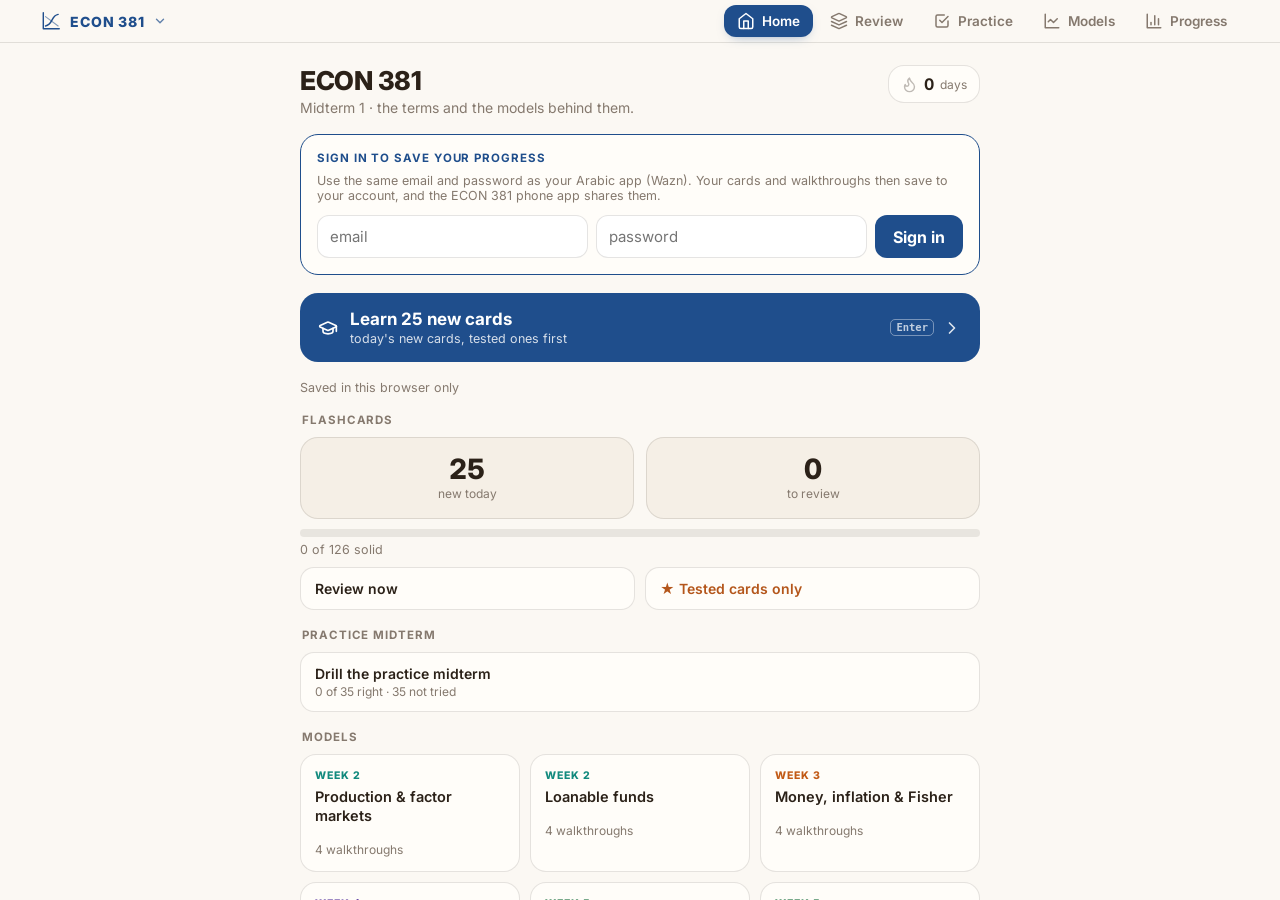
==== commit ec06f994: "Connected multi-class study site: ECON 210, 378, 380, IHUM 242 with class switcher - Shared nav (cla" ====
--- a/site/index.html
+++ b/site/index.html
@@ -5897,4 +5897,5 @@
   connectAccount();
 })();
 </script>
+<script src="classes/nav.js"></script>
 </body></html>
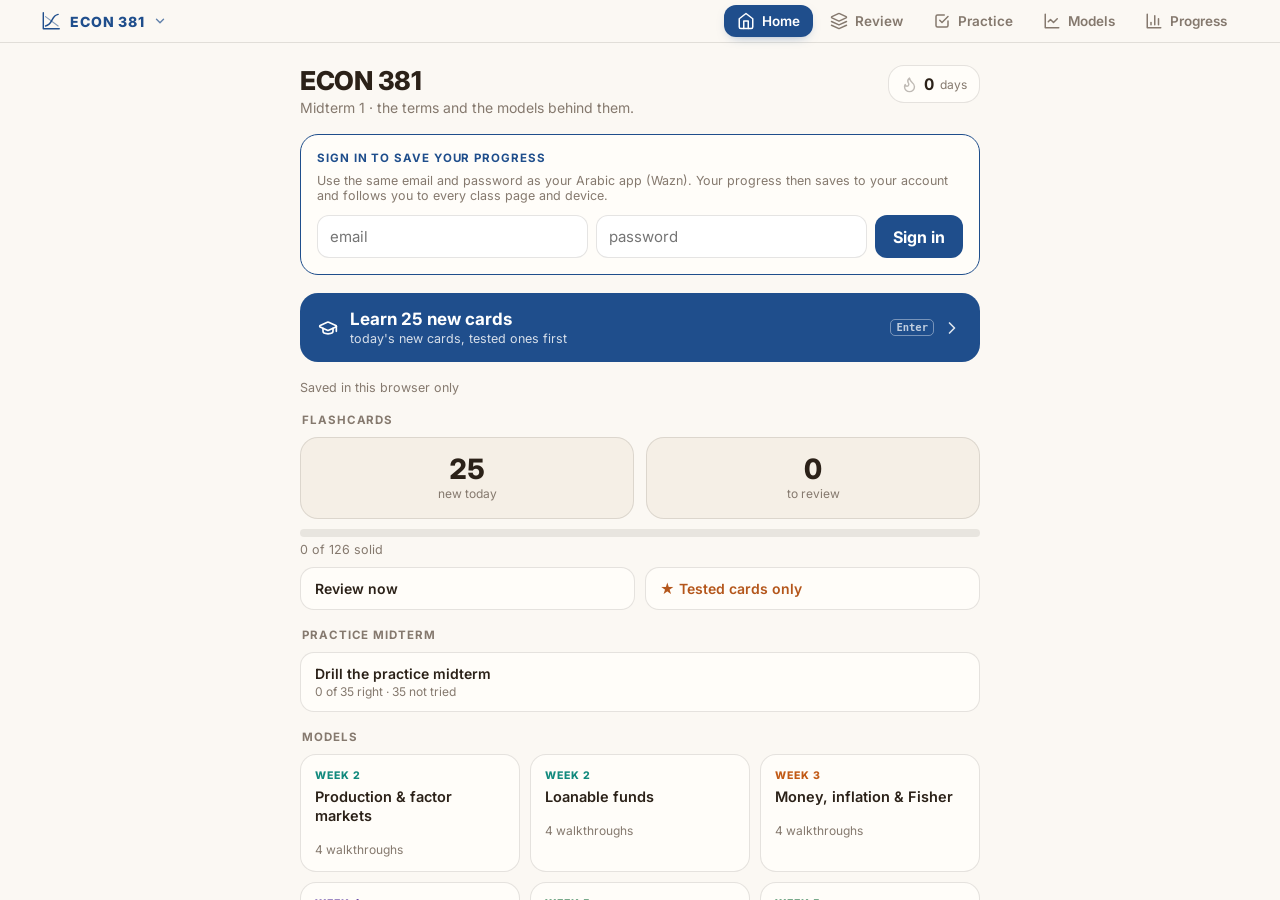
==== commit 967638b1: "Run every class on the ECON 381 app, with cards and progress in Supabase - One app for all classes: " ====
--- a/site/index.html
+++ b/site/index.html
@@ -1,11 +1,11 @@
 <!doctype html>
 <html lang="en"><head><meta charset="utf-8">
 <meta name="viewport" content="width=device-width,initial-scale=1,viewport-fit=cover">
-<meta name="description" content="ECON 381 Midterm 1: flashcards and interactive model walkthroughs.">
+<meta name="description" content="ECON 381 Midterm 1: flashcards, the practice midterm and interactive model walkthroughs.">
 <meta name="theme-color" content="#FBF8F3">
 <style>:root{padding-top:env(safe-area-inset-top,0px);padding-bottom:env(safe-area-inset-bottom,0px)}body{margin:0}img{max-width:100%}[hidden]{display:none!important}</style>
 </head><body>
-<title>ECON 381 Flashcards</title>
+<title>ECON 381 · Intermediate Macro</title>
 <link rel="preconnect" href="https://fonts.googleapis.com"><link rel="preconnect" href="https://fonts.gstatic.com" crossorigin>
 <link rel="stylesheet" href="https://fonts.googleapis.com/css2?family=Inter:wght@400;500;600;700;800&display=swap">
 <style>
@@ -176,7 +176,7 @@
           font-size: 13.5px; padding: 7px 13px; border-radius: 12px; cursor: pointer; transition: background .15s, color .15s, transform .1s; }
 .tabbtn svg { width: 18px; height: 18px; }
 .tabbtn:hover { background: rgba(43,33,24,.06); color: var(--ink); }
-.tabbtn[aria-current="page"] { background: var(--primary); color: var(--primary-ink); box-shadow: 0 4px 12px -6px rgba(31,78,140,.6); }
+.tabbtn[aria-current="page"] { background: var(--primary); color: var(--primary-ink); box-shadow: 0 4px 12px -6px var(--primary-glow, rgba(31,78,140,.6)); }
 .tabbtn:active { transform: scale(.94); }
 
 .views { padding-bottom: 40px; }
@@ -500,6 +500,7 @@
   .pq-next { bottom: 64px; }
   .pq-q { font-size: 19px; }
 }
+
 </style>
 <div id="shell">
   <nav class="tabs" aria-label="Sections">
@@ -543,7 +544,7 @@
 
         <form class="card pad signin" id="signin" hidden autocomplete="on">
           <p class="sec">Sign in to save your progress</p>
-          <p class="dim small">Use the same email and password as your Arabic app (Wazn). Your cards and walkthroughs then save to your account, and the ECON 381 phone app shares them.</p>
+          <p class="dim small">Use the same email and password as your Arabic app (Wazn). Your progress then saves to your account and follows you to every class page and device.</p>
           <div class="sgrid">
             <input id="si-email" type="email" name="email" autocomplete="username" placeholder="email" required>
             <input id="si-pass" type="password" name="password" autocomplete="current-password" placeholder="password" required>
@@ -552,6 +553,7 @@
           <p class="si-err" id="si-err" role="alert"></p>
         </form>
 
+        <p class="content-note card pad small" id="content-note" hidden></p>
         <button type="button" class="primary" id="h-primary"></button>
         <p class="save-state dim small"></p>
 
@@ -574,7 +576,7 @@
         </section>
 
         <section class="sect-h">
-          <h2>Models</h2>
+          <h2 id="h-shelf-t">Models</h2>
           <div class="grid3" id="h-models"></div>
         </section>
 
@@ -611,6 +613,10 @@
 
     <section class="view" id="tab-practice" hidden>
       <div class="wrap" id="practice"></div>
+    </section>
+
+    <section class="view" id="tab-tools" hidden>
+      <div class="wrap wide" id="tools"></div>
     </section>
 
     <section class="view" id="tab-models" hidden>
@@ -3856,6 +3862,7 @@
 
 var EXAM = {
   title: "Midterm 1 · Practice 1",
+  heading: "Practice midterm",
   sections: [
     { id: "p1", title: "Part 1 · Short answer", sub: "20 questions · 2 points each" },
     { id: "p2q1", title: "Part 2 · Q1 · Golden rule in 1860s Massachusetts", sub: "Solow model · 20 points" },
@@ -4600,6 +4607,24 @@
   ],
 };
 
+// The class's content, before anything else reads it: the cards and practice
+// questions built into this page, swapped for newer ones from Supabase when an
+// earlier visit found some (host.js checks study_courses in the background and
+// saves them here). The repo copy is the fallback whenever Supabase can't be
+// reached.
+var CONTENT = {"course":"econ381","version":"2d54946a7f8145de","rev":1792075630};
+var DECK_DATA = {"title":"ECON 381 · Midterm 1","weeks":[{"title":"Data and Measurement","color":"#1F4E8C","soft":"rgba(31,78,140,.10)"},{"title":"National Income, Distribution & Loanable Funds","color":"#138A7E","soft":"rgba(19,138,126,.11)"},{"title":"Money, Inflation & Monetary Policy","color":"#C25A16","soft":"rgba(194,90,22,.11)"},{"title":"Unemployment & Labor-Market Flows","color":"#6A4BA8","soft":"rgba(106,75,168,.11)"},{"title":"Growth & the Solow Model","color":"#2E7D4F","soft":"rgba(46,125,79,.11)"}],"cards":[{"id":"recession","n":1,"week":1,"tags":["L1"],"term":"Recession","simple":"A broad, temporary fall in economic activity: output, jobs, trade and production all shrink together.","more":["The headline rule of thumb is \u003cb>two quarters in a row of falling real GDP\u003c/b>, but the official US referee, the NBER's Business Cycle Dating Committee, looks at many monthly indicators (employment, real income, industrial production, sales) and asks whether the fall is \u003ci>significant, widespread and lasting\u003c/i>.","Opposite: an expansion. The turning points are called the peak (expansion ends) and the trough (recession ends)."],"connections":["gdp","real-gdp","unemployment-rate","natural-rate"],"example":"In the first half of 2022 real GDP fell for two straight quarters in the first estimates, yet the NBER never called a recession: employment was growing fast the whole time. The two-quarter rule is a shortcut, not the definition.","numbers":[["Great Recession (NBER)","Dec 2007 – Jun 2009"],["Its length","18 months"],["COVID recession","Feb – Apr 2020"],["Its length (shortest ever)","2 months"],["Peak unemployment, 2009","10.0%"],["Peak unemployment, Apr 2020","14.8%"]],"numbersSource":"NBER business-cycle dates; BLS unemployment rate.","graph":"businessCycle","starred":false},{"id":"gdp","n":2,"week":1,"tags":["L2","Ch 2"],"term":"Gross domestic product (GDP)","simple":"The market value of all \u003cb>final\u003c/b> goods and services produced inside a country in a period.","more":["Three ways to measure it, all giving the same number (the circular flow): \u003cb>total spending\u003c/b> on final output, \u003cb>total income\u003c/b> earned producing it, and \u003cb>total value added\u003c/b> by every firm.","Word by word: \u003ci>market value\u003c/i> (uses prices to add apples and haircuts), \u003ci>final\u003c/i> (no intermediate goods, or you double count), \u003ci>produced\u003c/i> (used cars and stocks don't count), \u003ci>domestic\u003c/i> (inside the borders, whoever owns the factory), \u003ci>in a period\u003c/i> (a flow, per quarter or year)."],"connections":["expenditure-identity","value-added","nominal-gdp","stock-flow"],"example":"A Honda built in Ohio counts in US GDP even though Honda is Japanese. A used Honda resold this year adds nothing (only the dealer's service fee counts, as a service produced now).","numbers":[["US nominal GDP, 2025","≈ $30.8 trillion"],["US nominal GDP, 2024","≈ $29.3 trillion"],["Real GDP growth, Q2 2026","2.2% (annual rate)"],["China, 2025","¥140.2 trillion"]],"numbersSource":"BEA (2025 total via Statista/Wikipedia summaries of BEA; Q2 2026 third estimate, released Sep 30, 2026); China NBS.","graph":"circularFlow","starred":false},{"id":"expenditure-identity","n":3,"week":1,"tags":["L2","Ch 2"],"term":"Expenditure identity","simple":"Output equals what's spent on it: consumption plus investment plus government purchases plus net exports.","formula":"\u003ci>Y\u003c/i>\u003cspan class=\"op\">=\u003c/span>\u003ci>C\u003c/i>\u003cspan class=\"op\">+\u003c/span>\u003ci>I\u003c/i>\u003cspan class=\"op\">+\u003c/span>\u003ci>G\u003c/i>\u003cspan class=\"op\">+\u003c/span>\u003ci>NX\u003c/i>","more":["It is an \u003cb>identity\u003c/b>: true by definition, because of how the accounts are built. Anything produced but not sold goes into inventories, which count as investment, so the two sides always balance.","Rearranged it gives the saving identity used all through Week 2: \u003ci>Y − C − G = I + NX\u003c/i>, i.e. national saving equals investment plus net exports (and just \u003ci>S = I\u003c/i> in a closed economy)."],"connections":["consumption","investment","government","net-exports","national-saving"],"example":"If Ford builds a truck in December and it's still on the lot on December 31, it counts as inventory investment this year. When it sells next year, consumption rises and inventory investment falls by the same amount: no double counting.","numbers":[["C","≈ 68% of GDP"],["I","≈ 18%"],["G","≈ 17%"],["NX","≈ −3%"]],"numbersSource":"Approximate 2025 shares, BEA national accounts. Consumption share 67.9% in Q3 2025 (FRED).","graph":{"key":"gdpShares"},"starred":false},{"id":"consumption","n":4,"week":1,"tags":["L2"],"term":"Consumption (C)","simple":"Spending by households on goods and services. The biggest part of GDP, about two-thirds.","more":["Includes durables (cars, appliances), nondurables (food, clothing) and services (rent, haircuts, health care). Services are the largest piece.","\u003cb>Exception:\u003c/b> buying a newly built house counts as \u003ci>residential investment\u003c/i>, not consumption. Rent (including the rent homeowners implicitly “pay themselves”) is consumption."],"connections":["expenditure-identity","consumption-function","mpc","disposable-income"],"example":"Your Netflix subscription, a Chipotle burrito and a new iPhone all count. Your tuition counts too, as a service.","numbers":[["Share of US GDP, Q3 2025","67.9%"],["Personal saving rate, Jul 2026","3.0%"]],"numbersSource":"BEA via FRED; BEA Personal Income and Outlays, July 2026.","graph":{"key":"gdpShares","args":{"hi":"C"}},"starred":false},{"id":"investment","n":5,"week":1,"starred":true,"tags":["PE Q19","Ch 2 #4"],"term":"Investment (I)","simple":"Spending on goods bought for \u003cb>future use\u003c/b>: business equipment, buildings, new houses and inventories.","more":["Three pieces: \u003cb>business fixed investment\u003c/b> (machines, software, factories), \u003cb>residential investment\u003c/b> (new housing) and \u003cb>inventory investment\u003c/b> (the change in unsold stock).","\u003cb>Exam trap:\u003c/b> buying stocks or bonds is \u003ci>not\u003c/i> investment in GDP. That is a financial transaction that swaps one asset for another; nothing new is produced.","It's the most volatile part of GDP: firms postpone projects when the outlook darkens, so investment falls far more than consumption in a recession."],"connections":["expenditure-identity","investment-function","loanable-funds","capital-accumulation"],"example":"A brewery buying a new fermentation tank, a family buying a newly built home, and a store stocking up on unsold inventory are all investment. Buying Apple shares is not.","numbers":[["Share of US GDP","≈ 18%"]],"numbersSource":"Approximate 2025 share, BEA.","played":["Ask: was something newly produced for future use? If yes, investment.","A used factory changing hands: no new output, so it's not investment (it just transfers ownership).","Inventories rose by $50B this year: +$50B to I, even though nothing was sold."],"graph":{"key":"gdpShares","args":{"hi":"I"}}},{"id":"government","n":6,"week":1,"tags":["Ch 2 #4","BG"],"term":"Government purchases (G)","simple":"Goods and services the government buys, like computers for a public school or a soldier's salary.","more":["\u003cb>Transfer payments are not included\u003c/b>: Social Security, unemployment benefits and welfare move money from one person to another without buying anything produced. They show up in GDP only when the recipient spends them (as C).","Covers federal, state and local government, both consumption (salaries, supplies) and investment (roads, buildings)."],"connections":["expenditure-identity","public-saving","crowding-out","balanced-budget"],"example":"When a city pays a contractor to repave a road, that's G. When the government sends a Social Security check, that's a transfer: G doesn't change.","numbers":[["Share of US GDP","≈ 17%"],["Federal deficit, FY2025","$1.8 trillion"],["Federal outlays, FY2025","$7.0 trillion"]],"numbersSource":"BEA (share, approximate); CBO Monthly Budget Review, FY2025. Federal outlays include transfers and interest, which are not G.","played":["Federal outlays ($7.0T) are far bigger than federal G because most of it is transfers (Social Security, Medicare) and interest on the debt.","Only the part that buys goods and services, like defense purchases or federal salaries, enters G."],"graph":{"key":"gdpShares","args":{"hi":"G"}},"starred":false},{"id":"net-exports","n":7,"week":1,"tags":["Ch 2 #4"],"term":"Net exports (NX)","simple":"Exports minus imports. Positive is a trade surplus, negative a trade deficit.","formula":"\u003ci>NX\u003c/i>\u003cspan class=\"op\">=\u003c/span>\u003ci>EX\u003c/i>\u003cspan class=\"op\">−\u003c/span>\u003ci>IM\u003c/i>","more":["Imports are subtracted because they are already counted inside C, I and G. Subtracting them strips out spending on goods made abroad, so GDP only counts domestic production.","A US good sold to a buyer abroad counts in NX (as an export)."],"connections":["expenditure-identity","gdp","cpi-vs-deflator"],"example":"You buy a $1,000 Samsung TV made in Korea: C rises $1,000 and IM rises $1,000, so US GDP is unchanged. Boeing sells a plane to Air France: EX rises and US GDP rises.","numbers":[["US share of GDP","≈ −3%"],["US goods & services deficit, 2024","≈ $918 billion"]],"numbersSource":"BEA/Census annual trade release for 2024; share approximate.","graph":{"key":"gdpShares","args":{"hi":"NX"}},"starred":false},{"id":"stock-flow","n":8,"week":1,"tags":["L2"],"term":"Stock vs flow","simple":"A \u003cb>flow\u003c/b> is measured per period of time; a \u003cb>stock\u003c/b> is measured at a point in time.","more":["Flows: GDP, income, investment, the deficit, monthly job gains. Stocks: the capital stock, wealth, the national debt, the number employed.","Flows change stocks: investment adds to the capital stock, depreciation drains it; each year's deficit adds to the debt."],"connections":["gdp","capital-accumulation","unemployment-dynamics"],"example":"Bathtub: the faucet's rate is the flow, the water in the tub is the stock. Your salary is a flow ($/year); your bank balance is a stock ($ on Dec 31).","numbers":[["FY2025 deficit (flow)","$1.8 trillion"],["Debt held by public, FY2025 (stock)","≈ 100% of GDP"]],"numbersSource":"CBO; CRFB estimate of debt at 99.8% of GDP.","played":["Capital stock on Jan 1: 100 machines (stock).","Investment during the year: +12 machines (flow). Depreciation: −5 (flow).","Capital stock on Dec 31: 100 + 12 − 5 = 107."],"graph":"stockFlow","starred":false},{"id":"value-added","n":9,"week":1,"tags":["Ch 2","BG"],"term":"Value added","simple":"A firm's output minus what it paid for intermediate goods. GDP is the sum of value added across all firms.","formula":"value added\u003cspan class=\"op\">=\u003c/span>value of output\u003cspan class=\"op\">−\u003c/span>intermediate goods","more":["Summing value added at each stage gives exactly the value of the final good, which is why the value-added and final-goods methods give the same GDP.","Value added is also the income created at that stage: wages and profit paid out of it."],"connections":["gdp","expenditure-identity"],"example":"A farmer sells wheat for $1, a miller turns it into flour for $3, a baker sells bread for $5. Value added: $1 + $2 + $2 = $5, the price of the bread.","played":["Farmer: sells $1 of wheat, buys nothing → value added $1.","Miller: sells flour for $3, paid $1 for wheat → $2.","Baker: sells bread for $5, paid $3 for flour → $2.","Sum: $5 = final sale. Adding every sale ($1 + $3 + $5 = $9) double counts the wheat and flour."],"graph":"valueAdded","starred":false},{"id":"nominal-gdp","n":10,"week":1,"tags":["Ch 2 #7"],"term":"Nominal GDP","simple":"Output valued at \u003cb>current\u003c/b> prices. It rises if prices rise or if quantities rise.","formula":"Nominal GDP\u003csub>\u003ci>t\u003c/i>\u003c/sub>\u003cspan class=\"op\">=\u003c/span>∑\u003csub>\u003ci>i\u003c/i>\u003c/sub> \u003ci>P\u003c/i>\u003csub>\u003ci>i,t\u003c/i>\u003c/sub>\u003ci>Q\u003c/i>\u003csub>\u003ci>i,t\u003c/i>\u003c/sub>","more":["Because it mixes price changes with real changes, nominal GDP alone can't tell you whether the economy produced more.","Nominal GDP growth ≈ real GDP growth + inflation (of the GDP deflator)."],"connections":["real-gdp","gdp-deflator","quantity-equation"],"example":"If an economy makes the same 100 pizzas two years running but the price goes from $10 to $12, nominal GDP rises 20% from $1,000 to $1,200 while real output didn't change at all.","numbers":[["Q2 2026 current-dollar GDP growth","8.0% (annual rate)"],["Q2 2026 real GDP growth","2.2%"]],"numbersSource":"BEA second estimate (current dollars) and third estimate (real), 2026. The gap is mostly inflation.","played":["Year 1: 100 pizzas at $10 + 50 books at $20 = $1,000 + $1,000 = $2,000.","Year 2: 110 pizzas at $11 + 50 books at $22 = $1,210 + $1,100 = $2,310.","Nominal GDP grew 15.5%, but some of that is just higher prices."],"starred":false},{"id":"real-gdp","n":11,"week":1,"tags":["Ch 2 #7"],"term":"Real GDP","simple":"Output valued at \u003cb>base-year\u003c/b> prices, so it changes only when quantities change.","formula":"Real GDP\u003csub>\u003ci>t\u003c/i>\u003c/sub>\u003cspan class=\"op\">=\u003c/span>∑\u003csub>\u003ci>i\u003c/i>\u003c/sub> \u003ci>P\u003c/i>\u003csub>\u003ci>i\u003c/i>,base\u003c/sub>\u003ci>Q\u003c/i>\u003csub>\u003ci>i,t\u003c/i>\u003c/sub>","more":["Real GDP is what we use to measure growth and recessions. The US actually uses chain-weighting (the base year rolls forward every year) to limit the bias from a stale base year."],"connections":["nominal-gdp","gdp-deflator","recession"],"example":"When the news says “the economy grew 2.2%” it means real GDP, at an annual rate. That was the Q2 2026 figure.","numbers":[["Real GDP growth, Q2 2026","2.2% (annual rate)"],["Real GDP growth, Q1 2026","2.5% (revised)"]],"numbersSource":"BEA, third estimate for Q2 2026 (Sep 30, 2026).","played":["Use year 1 prices ($10 pizza, $20 book) for both years.","Year 1: 100×$10 + 50×$20 = $2,000. Year 2: 110×$10 + 50×$20 = $2,100.","Real GDP grew 5%. Compare nominal: 15.5%. The difference is inflation."],"starred":false},{"id":"gdp-deflator","n":12,"week":1,"starred":true,"tags":["PE Q1","Ch 2 #7"],"term":"GDP deflator","simple":"The price of everything produced \u003cb>domestically\u003c/b>: nominal GDP over real GDP, times 100.","formula":"GDP deflator\u003cspan class=\"op\">=\u003c/span>\u003cspan class=\"fr\">\u003cspan>Nominal GDP\u003c/span>\u003cspan>Real GDP\u003c/span>\u003c/span>\u003cspan class=\"op\">×\u003c/span>100","more":["Its basket is whatever the economy produced this year, so it \u003cb>changes every year\u003c/b> (a Paasche index).","It \u003cb>excludes imports\u003c/b> and includes things consumers never buy, like fighter jets, factory machines and government services."],"connections":["cpi","cpi-vs-deflator","laspeyres-paasche","nominal-gdp","real-gdp"],"example":"If the price of US-made fighter jets rises, the deflator rises but the CPI doesn't (households don't buy jets). If the price of imported Toyotas rises, the CPI rises but the deflator doesn't.","played":["From the pizza and book example: nominal GDP year 2 = $2,310; real GDP year 2 = $2,100.","Deflator = 2,310 / 2,100 × 100 = 110.","Prices of domestic output rose 10% since the base year."],"graph":"indexBias"},{"id":"cpi","n":13,"week":1,"starred":true,"tags":["PE Q1","Ch 2 #7"],"term":"Consumer price index (CPI)","simple":"The price of a \u003cb>fixed basket\u003c/b> of goods and services bought by a typical consumer, relative to a base year.","formula":"CPI\u003csub>\u003ci>t\u003c/i>\u003c/sub>\u003cspan class=\"op\">=\u003c/span>\u003cspan class=\"fr\">\u003cspan>∑ \u003ci>P\u003c/i>\u003csub>\u003ci>i,t\u003c/i>\u003c/sub>\u003ci>Q\u003c/i>\u003csub>\u003ci>i\u003c/i>,base\u003c/sub>\u003c/span>\u003cspan>∑ \u003ci>P\u003c/i>\u003csub>\u003ci>i\u003c/i>,base\u003c/sub>\u003ci>Q\u003c/i>\u003csub>\u003ci>i\u003c/i>,base\u003c/sub>\u003c/span>\u003c/span>\u003cspan class=\"op\">×\u003c/span>100","more":["Fixed basket = a \u003cb>Laspeyres\u003c/b> index. It \u003cb>includes imports\u003c/b> consumers buy.","BLS collects about 80,000 prices a month. Shelter (rent and owners' equivalent rent) is the biggest weight, roughly a third of the index.","“Core” CPI drops food and energy because they're volatile."],"connections":["gdp-deflator","cpi-vs-deflator","laspeyres-paasche","inflation-rate"],"example":"Social Security benefits are raised every year by CPI inflation (the cost-of-living adjustment), so the CPI directly moves tens of millions of checks.","numbers":[["CPI inflation, 12 months to Aug 2026","3.4%"],["Core CPI (ex food & energy)","2.4%"],["Energy prices","+16.3%"],["Peak of the 2021–23 surge (Jun 2022)","9.1%"]],"numbersSource":"BLS CPI release, Sep 11, 2026; June 2022 peak, BLS.","played":["Base-year basket: 10 apples at $1, 5 oranges at $2 → costs $20.","This year: apples $2, oranges $2. Same basket costs 10×$2 + 5×$2 = $30.","CPI = 30 / 20 × 100 = 150, so prices are 50% higher by this measure."],"graph":"cpiHistory"},{"id":"cpi-vs-deflator","n":14,"week":1,"starred":true,"tags":["PE Q1"],"term":"CPI vs GDP deflator (the tested difference)","simple":"The CPI includes imported goods and uses a fixed basket; the deflator includes only domestic production and its basket changes every year.","more":["Both cover goods \u003cb>and\u003c/b> services.","Three differences to list on the exam: (1) \u003cb>imports\u003c/b>: in CPI, not in deflator; (2) \u003cb>investment and government goods\u003c/b>: in deflator, not in CPI; (3) \u003cb>weights\u003c/b>: CPI's basket is fixed (Laspeyres), the deflator's changes (Paasche)."],"connections":["cpi","gdp-deflator","laspeyres-paasche","net-exports"],"example":"When oil prices spike, the CPI jumps more than the deflator: much of the oil is imported, and gasoline is a big share of what consumers buy. In the 12 months to August 2026, energy prices were up 16.3% and headline CPI (3.4%) ran well above core (2.4%).","played":["Year 2 quantities change: people buy 6 apples (now $2) and 8 oranges ($2) instead of 10 and 5.","CPI uses the old basket: (10×2 + 5×2) / (10×1 + 5×2) = 30/20 → \u003cb>150\u003c/b>.","Deflator uses the new basket: (6×2 + 8×2) / (6×1 + 8×2) = 28/22 → \u003cb>127\u003c/b>.","Same prices, different weights: the CPI shows more inflation because it ignores the switch away from apples."],"graph":"indexBias"},{"id":"laspeyres-paasche","n":15,"week":1,"tags":["Ch 2 #7–8"],"term":"Laspeyres vs Paasche bias","simple":"A fixed-basket index (CPI) \u003cb>overstates\u003c/b> the rise in the cost of living; a changing-basket index (deflator) \u003cb>understates\u003c/b> it.","more":["Laspeyres (fixed basket) ignores \u003cb>substitution\u003c/b>: when beef gets dearer people switch to chicken, but the index keeps buying beef.","Paasche (current basket) gives the cheap goods people switched \u003ci>toward\u003c/i> too much weight, so it misses part of the pain.","The CPI has other upward biases too: new goods arrive late, and quality improvements look like price rises."],"connections":["cpi","gdp-deflator","cpi-vs-deflator"],"example":"The 1996 Boskin Commission estimated that the CPI overstated inflation by about 1.1 percentage points a year. BLS has since added substitution and quality adjustments (and a chained CPI) to shrink the gap.","numbers":[["Boskin Commission estimate of CPI overstatement (1996)","≈ 1.1 pts/yr"]],"numbersSource":"Boskin Commission report to the Senate Finance Committee, 1996.","played":["Same apples/oranges example: Laspeyres = 150, Paasche = 127.","The true rise in the cost of staying equally happy lies between them.","If benefits are indexed to the CPI, they rise a bit faster than the true cost of living."],"graph":"indexBias","starred":false},{"id":"inflation-rate","n":16,"week":1,"tags":["Ch 2"],"term":"Inflation rate","simple":"The percentage change in a price index from one period to the next.","formula":"π\u003csub>\u003ci>t\u003c/i>\u003c/sub>\u003cspan class=\"op\">=\u003c/span>\u003cspan class=\"fr\">\u003cspan>\u003ci>P\u003c/i>\u003csub>\u003ci>t\u003c/i>\u003c/sub> − \u003ci>P\u003c/i>\u003csub>\u003ci>t\u003c/i>−1\u003c/sub>\u003c/span>\u003cspan>\u003ci>P\u003c/i>\u003csub>\u003ci>t\u003c/i>−1\u003c/sub>\u003c/span>\u003c/span>","more":["Use any index: CPI, GDP deflator, or the PCE price index (the one the Fed targets at 2%).","Deflation is negative inflation; disinflation is inflation falling but still positive."],"connections":["cpi","inflation","fisher-equation","qt-growth-rates"],"example":"The 12-month CPI inflation rate was 3.4% in August 2026, above the Fed's 2% goal, one reason the Fed raised rates in September.","numbers":[["CPI, 12 months to Aug 2026","3.4%"],["2022 annual average","8.0%"],["2024 annual average","2.9%"]],"numbersSource":"BLS CPI-U.","played":["CPI last year = 300, this year = 309.","π = (309 − 300) / 300 = 9 / 300 = 0.03 → 3%."],"graph":"cpiHistory","starred":false},{"id":"labor-force","n":17,"week":1,"tags":["Ch 2 #9"],"term":"Labor force","simple":"Everyone employed plus everyone unemployed.","formula":"\u003ci>L\u003c/i>\u003cspan class=\"op\">=\u003c/span>\u003ci>E\u003c/i>\u003cspan class=\"op\">+\u003c/span>\u003ci>U\u003c/i>","more":["Measured from the household survey: adults 16+ not in prisons or other institutions, and not on active military duty.","If you are neither working nor looking, you're \u003cb>outside\u003c/b> the labor force."],"connections":["unemployed","not-in-lf","unemployment-rate","lfpr"],"example":"A college student with no job who isn't looking is not in the labor force. The same student working 5 hours a week at the library is employed and in the labor force.","numbers":[["US unemployed, Sep 2026","7.1 million"],["Unemployment rate, Sep 2026","4.2%"],["Implied labor force (7.1M ÷ 0.042)","≈ 169 million"]],"numbersSource":"BLS Employment Situation, Oct 2, 2026; labor force implied from the two published figures.","graph":"laborForceTree","starred":false},{"id":"unemployed","n":18,"week":1,"tags":["Ch 2 #9"],"term":"Unemployed","simple":"Without a job, available to work, and actively searching (in the past four weeks).","more":["All three conditions must hold. Not searching = not in the labor force, even if you'd like a job.","People on temporary layoff waiting to be recalled count as unemployed even if they aren't searching."],"connections":["labor-force","unemployment-rate","discouraged","not-in-lf"],"example":"A laid-off engineer who sent out applications last week: unemployed. One who gave up searching three months ago: not in the labor force.","numbers":[["Unemployed, Sep 2026","7.1 million"]],"numbersSource":"BLS Employment Situation, Oct 2, 2026.","graph":"laborForceTree","starred":false},{"id":"not-in-lf","n":19,"week":1,"tags":["Ch 2 #9"],"term":"Not in the labor force","simple":"Adults who are neither working nor looking for work: retirees, students, homemakers and discouraged workers.","more":["Movements in and out of this group change the unemployment rate without anything happening to jobs, which is why economists also watch the employment-population ratio."],"connections":["labor-force","discouraged","lfpr","epop","unemployment-imperfect"],"example":"Baby boomers retiring in large numbers since about 2010 have pulled the overall participation rate down, even though prime-age (25–54) participation is near record highs.","numbers":[["Prime-age (25–54) participation, Aug 2026","83.4%"]],"numbersSource":"BLS via FRED (LNS11300060).","graph":"laborForceTree","starred":false},{"id":"discouraged","n":20,"week":1,"starred":true,"tags":["PE Q3","Ch 2 #9"],"term":"Discouraged worker","simple":"Someone who wants a job but has stopped searching because they think none is available. Counted as \u003cb>not in the labor force\u003c/b>, not as unemployed.","more":["This is the classic reason the unemployment rate understates labor-market weakness: when job seekers give up, U falls and so does the measured rate.","BLS's broader U-4 to U-6 measures add discouraged and other marginally attached workers back in."],"connections":["unemployed","not-in-lf","unemployment-imperfect","unemployment-rate"],"example":"After a plant closes in a small town, a 55-year-old machinist searches for a year, finds nothing, and stops. The next month the town's unemployment rate falls, although no one found a job.","played":["Start: E = 90, U = 10 → u = 10 / 100 = 10%.","2 unemployed people give up: E = 90, U = 8, L = 98.","u = 8 / 98 = 8.2%. The rate fell 1.8 points, yet employment didn't change."],"graph":"laborForceTree"},{"id":"unemployment-rate","n":21,"week":1,"tags":["Ch 2 #9"],"term":"Unemployment rate","simple":"The share of the labor force that is unemployed.","formula":"\u003ci>u\u003c/i>\u003cspan class=\"op\">=\u003c/span>\u003cspan class=\"fr\">\u003cspan>\u003ci>U\u003c/i>\u003c/span>\u003cspan>\u003ci>L\u003c/i>\u003c/span>\u003c/span>\u003cspan class=\"op\">=\u003c/span>\u003cspan class=\"fr\">\u003cspan>\u003ci>U\u003c/i>\u003c/span>\u003cspan>\u003ci>E\u003c/i> + \u003ci>U\u003c/i>\u003c/span>\u003c/span>","more":["The denominator is the \u003cb>labor force\u003c/b>, not the whole population. That's the most common mistake."],"connections":["labor-force","unemployed","natural-rate","ss-unemployment-rate","unemployment-imperfect"],"example":"The September 2026 jobs report: 4.2%, inside the narrow 4.1–4.3% range it had held since March.","numbers":[["Sep 2026","4.2%"],["Oct 2009 (Great Recession peak)","10.0%"],["Apr 2020 (COVID)","14.8%"]],"numbersSource":"BLS.","played":["E = 160 million, U = 7 million.","L = 167 million.","u = 7 / 167 = 4.2%."],"graph":"laborForceTree","starred":false},{"id":"lfpr","n":22,"week":1,"tags":["Ch 2 #9"],"term":"Labor force participation rate","simple":"The share of the adult population that is in the labor force (working or looking).","formula":"LFPR\u003cspan class=\"op\">=\u003c/span>\u003cspan class=\"fr\">\u003cspan>\u003ci>L\u003c/i>\u003c/span>\u003cspan>adult population\u003c/span>\u003c/span>","more":["Long-run US trends: women's participation climbed from the 1950s to about 2000; the overall rate has drifted down since 2000 mostly because the population is aging."],"connections":["labor-force","epop","not-in-lf"],"example":"Two economies can have the same 4% unemployment rate but very different participation: one where 70% of adults are in the labor force and one where 60% are.","numbers":[["US overall, 2025","≈ 62%"],["Prime-age 25–54, Aug 2026","83.4%"]],"numbersSource":"BLS (overall rate, approximate 2025 level); FRED LNS11300060.","played":["Adult population 270M; labor force 168M.","LFPR = 168 / 270 = 62.2%."],"graph":"laborForceTree","starred":false},{"id":"epop","n":23,"week":1,"tags":["L2"],"term":"Employment-population ratio","simple":"The share of all adults who have a job.","formula":"\u003cspan class=\"fr\">\u003cspan>\u003ci>E\u003c/i>\u003c/span>\u003cspan>adult population\u003c/span>\u003c/span>","more":["Its advantage: it is \u003cb>not affected\u003c/b> by people moving between unemployment and out of the labor force, because neither group is in the numerator, and the denominator (all adults) doesn't change.","That makes it a cleaner gauge of jobs when lots of people are giving up or returning to search."],"connections":["lfpr","unemployment-rate","discouraged","unemployment-imperfect"],"example":"In the discouraged-worker example the unemployment rate fell from 10% to 8.2%, but the employment-population ratio didn't move at all. It correctly says nothing improved.","numbers":[["US, 2025","≈ 60%"]],"numbersSource":"BLS, approximate 2025 level.","played":["Adults = 150, E = 90, U = 10 → E/pop = 60%.","2 unemployed give up: E still 90, adults still 150 → still 60%.","Unemployment rate fell; the employment-population ratio correctly didn't."],"graph":"laborForceTree","starred":false},{"id":"household-vs-establishment","n":24,"week":1,"tags":["Ch 2 #9c"],"term":"Household survey vs establishment survey","simple":"The \u003cb>household\u003c/b> survey counts \u003ci>people\u003c/i> employed (it gives the unemployment rate). The \u003cb>establishment\u003c/b> (payroll) survey counts \u003ci>jobs\u003c/i>.","more":["Payroll survey: someone with two jobs counts \u003cb>twice\u003c/b>; the self-employed, farm workers and household workers are \u003cb>not counted\u003c/b>.","The payroll survey's monthly “jobs added” is the headline number; it has a much larger sample, so it is less noisy month to month."],"connections":["unemployment-rate","labor-force","stock-flow"],"example":"In the September 2026 report the payroll survey showed just +29,000 jobs while the household survey's unemployment rate held at 4.2%. The two often disagree in any single month.","numbers":[["Household survey (CPS)","≈ 60,000 households"],["Payroll survey (CES)","≈ 121,000 businesses & agencies"],["Payroll change, Sep 2026","+29,000"]],"numbersSource":"BLS survey descriptions; Employment Situation, Oct 2, 2026 (payroll figure preliminary).","played":["Maria drives for Uber (self-employed) and works part-time at Target.","Household survey: 1 employed person.","Payroll survey: 1 job (Target only; Uber driving is self-employment)."],"starred":false},{"id":"gdp-wellbeing","n":25,"week":1,"tags":["Ch 2 #10–11"],"term":"GDP and well-being","simple":"GDP misses leisure, home production, health and the environment, and can rise with things that make life worse. It's still useful because it moves with much of what people value.","more":["Missing: unpaid work (childcare, cooking), leisure, pollution, inequality, the underground economy.","Perverse cases: rebuilding after a hurricane, or more spending on security after a crime wave, both raise GDP.","Still, richer countries have longer life expectancy, more education and lower child mortality, so GDP per person is a good rough guide."],"connections":["gdp","income-wellbeing","solow"],"example":"If you hire a cleaner instead of cleaning your own home, GDP rises even though the same work gets done. If you take an unpaid month off, GDP falls though you may be better off.","starred":false},{"id":"production-function","n":26,"week":2,"tags":["Ch 3","L3"],"term":"Production function","simple":"Output depends on capital, labor and technology. In the long-run model K and L are fixed, so output is fixed.","formula":"\u003ci>Y\u003c/i>\u003cspan class=\"op\">=\u003c/span>\u003ci>F\u003c/i>(\u003ci>K\u003c/i>, \u003ci>L\u003c/i>)\u003cspan class=\"op\">⇒\u003c/span>\u003ci>Y̅\u003c/i>\u003cspan class=\"op\">=\u003c/span>\u003ci>F\u003c/i>(\u003ci>K̅\u003c/i>, \u003ci>L̅\u003c/i>)","more":["The production function describes technology: how inputs turn into output. Better technology means more output from the same K and L.","In Chapter 3's classical model factor supplies are given, so \u003cb>output is pinned down by the supply side\u003c/b>; demand only decides how that output is divided among C, I and G."],"connections":["crs","cobb-douglas","mpl","goods-market-eq"],"example":"A pizzeria: ovens (K) and cooks (L) turn into pizzas (Y). A better dough recipe (technology) means more pizzas from the same ovens and cooks.","played":["Running example: Y = K\u003csup>1/3\u003c/sup>L\u003csup>2/3\u003c/sup>, K = 8,000, L = 1,000.","Y = 8000\u003csup>1/3\u003c/sup> × 1000\u003csup>2/3\u003c/sup> = 20 × 100 = 2,000.","With K and L fixed, Y̅ = 2,000 no matter what happens to G or T."],"graph":{"key":"production","args":{"x":"L"}},"starred":false},{"id":"crs","n":27,"week":2,"starred":true,"tags":["Ch 3 #3","PE Q13c"],"term":"Constant returns to scale","simple":"Scale every input by \u003ci>z\u003c/i> and output scales by exactly \u003ci>z\u003c/i>.","formula":"\u003ci>F\u003c/i>(\u003ci>zK\u003c/i>, \u003ci>zL\u003c/i>)\u003cspan class=\"op\">=\u003c/span>\u003ci>z\u003c/i>·\u003ci>F\u003c/i>(\u003ci>K\u003c/i>, \u003ci>L\u003c/i>)","more":["Increasing returns: output more than doubles. Decreasing returns: less than doubles.","Why it matters: with CRS and competition, paying each factor its marginal product uses up exactly all output (zero economic profit). It also lets you write everything \u003cb>per worker\u003c/b>: y = f(k), the starting point of the Solow model."],"connections":["cobb-douglas","zero-profit","per-worker","production-function"],"example":"Building a second identical factory with the same number of workers should, roughly, double output. That's the idea behind CRS.","played":["Y = K\u003csup>1/3\u003c/sup>L\u003csup>2/3\u003c/sup> with K = 8,000, L = 1,000 → Y = 2,000.","Double both: K = 16,000, L = 2,000 → Y = 16000\u003csup>1/3\u003c/sup> × 2000\u003csup>2/3\u003c/sup> = 25.2 × 158.7 = 4,000.","Output doubled exactly: CRS, because 1/3 + 2/3 = 1."],"graph":"crs"},{"id":"cobb-douglas","n":28,"week":2,"starred":true,"tags":["PE P2 Q3","Ch 3"],"term":"Cobb-Douglas production function","simple":"The workhorse production function. α is capital's share of income; A is productivity (technology).","formula":"\u003ci>Y\u003c/i>\u003cspan class=\"op\">=\u003c/span>\u003ci>A K\u003c/i>\u003csup>α\u003c/sup>\u003ci>L\u003c/i>\u003csup>1−α\u003c/sup>","more":["Exponents add to 1, so it has constant returns to scale.","Its key property: factor \u003cb>shares\u003c/b> of income are constant (α to capital, 1 − α to labor) no matter how K, L or A change.","In the US, α is usually taken to be about 1/3."],"connections":["crs","cd-marginal","labor-share","capital-share","tfp","backing-out"],"example":"Paul Douglas noticed in the 1920s that labor's share of US income stayed near 3/4 while capital and labor grew at very different rates. Charles Cobb found the function with that property.","played":["A = 1, α = 1/3, K = 8,000, L = 1,000.","Y = 8000\u003csup>1/3\u003c/sup> × 1000\u003csup>2/3\u003c/sup> = 20 × 100 = \u003cb>2,000\u003c/b>."],"graph":"incomeSplit"},{"id":"tfp","n":29,"week":2,"starred":true,"tags":["PE P2 Q3b","Ch 3 #1"],"term":"Total factor productivity (A)","simple":"The technology term. A higher A raises output, the real wage and the real rental rate together.","more":["It's measured as a residual (the Solow residual): whatever output growth isn't explained by more K and L.","Because A multiplies everything, MPL and MPK rise in proportion. Income shares (α, 1 − α) don't change."],"connections":["cobb-douglas","cd-marginal","neoclassical-distribution","backing-out"],"example":"The spread of computers, the internet, better management practices and new drugs all show up as higher A.","numbers":[["US labor productivity growth, Q4 2024 → Q4 2025","2.5%"]],"numbersSource":"BLS Productivity and Costs, revised March 24, 2026 (output per hour, nonfarm business). Labor productivity rises with A and with capital per worker.","played":["Running example: A = 1 → Y = 2,000, MPL = 1.33, MPK = 0.083.","Raise A by 10% to 1.1: Y = 2,200.","MPL = (2/3)(2200/1000) = 1.47; MPK = (1/3)(2200/8000) = 0.092. Both rose 10%."],"graph":{"key":"production","args":{"x":"L"}}},{"id":"mpl","n":30,"week":2,"tags":["Ch 3"],"term":"Marginal product of labor (MPL)","simple":"The extra output from one more unit of labor, holding capital fixed.","formula":"MPL\u003cspan class=\"op\">=\u003c/span>\u003cspan class=\"fr\">\u003cspan>∂\u003ci>F\u003c/i>\u003c/span>\u003cspan>∂\u003ci>L\u003c/i>\u003c/span>\u003c/span>","more":["\u003cb>Diminishing marginal product\u003c/b>: it falls as L rises. With a fixed kitchen, each extra cook adds less than the last.","Graphically, it's the slope of the production function plotted against L."],"connections":["mpk","labor-demand","cd-marginal","real-wage"],"example":"Adding a second barista to a busy coffee shop adds a lot of output. The tenth barista mostly gets in the way at one espresso machine.","played":["Running example: MPL = (1 − α)Y/L = (2/3)(2000/1000) = 1.33 units of output per worker.","Raise L to 1,331 (+33%): Y = 20 × 1331\u003csup>2/3\u003c/sup> = 20 × 121 = 2,420.","New MPL = (2/3)(2420/1331) = 1.21. It fell: diminishing returns."],"graph":{"key":"production","args":{"x":"L"}},"starred":false},{"id":"mpk","n":31,"week":2,"tags":["Ch 3"],"term":"Marginal product of capital (MPK)","simple":"The extra output from one more unit of capital, holding labor fixed. It falls as K rises.","formula":"MPK\u003cspan class=\"op\">=\u003c/span>\u003cspan class=\"fr\">\u003cspan>∂\u003ci>F\u003c/i>\u003c/span>\u003cspan>∂\u003ci>K\u003c/i>\u003c/span>\u003c/span>","more":["Diminishing MPK is the engine of the Solow model: as capital piles up, each new machine adds less, so growth from capital alone eventually stops."],"connections":["mpl","capital-demand","cd-marginal","golden-condition","solow"],"example":"Giving a worker her first computer is a huge boost. A second monitor helps a bit. A fifth computer on the same desk adds almost nothing.","played":["Running example: MPK = αY/K = (1/3)(2000/8000) = 0.083.","Double K to 16,000: Y = 25.2 × 100 = 2,520.","New MPK = (1/3)(2520/16000) = 0.053. It fell."],"graph":{"key":"production","args":{"x":"K"}},"starred":false},{"id":"profit","n":32,"week":2,"starred":true,"tags":["PE P2 Q3a"],"term":"Firm's profit","simple":"Revenue minus labor costs minus capital costs.","formula":"Profit\u003cspan class=\"op\">=\u003c/span>\u003ci>PY\u003c/i>\u003cspan class=\"op\">−\u003c/span>\u003ci>WL\u003c/i>\u003cspan class=\"op\">−\u003c/span>\u003ci>RK\u003c/i>","more":["\u003ci>W\u003c/i> is the nominal wage, \u003ci>R\u003c/i> the nominal rental rate of capital, \u003ci>P\u003c/i> the price of output.","The competitive firm takes P, W and R as given and chooses L and K to maximise profit. The first-order conditions are the labor and capital demand conditions on the next cards."],"connections":["labor-demand","capital-demand","zero-profit"],"example":"A bakery sells $500,000 of bread, pays $300,000 in wages and $150,000 in rent on ovens and space: profit is $50,000.","played":["Set P = 1. Running example: Y = 2,000, L = 1,000, K = 8,000.","Pay W = MPL = 1.333 and R = MPK = 0.0833.","Profit = 2,000 − 1.333 × 1,000 − 0.0833 × 8,000 = 2,000 − 1,333 − 667 = \u003cb>0\u003c/b>."]},{"id":"labor-demand","n":33,"week":2,"starred":true,"tags":["PE P2 Q3a","PS2"],"term":"Labor demand condition","simple":"Firms hire until the marginal product of labor equals the real wage.","formula":"MPL\u003cspan class=\"op\">=\u003c/span>\u003cspan class=\"fr\">\u003cspan>\u003ci>W\u003c/i>\u003c/span>\u003cspan>\u003ci>P\u003c/i>\u003c/span>\u003c/span>","more":["Logic: hiring one more worker adds MPL units of output, worth P × MPL, and costs W. Keep hiring while P × MPL > W.","Because MPL falls as L rises, the MPL curve \u003cb>is\u003c/b> the labor demand curve."],"connections":["mpl","real-wage","profit","capital-demand"],"example":"A farm will hire another picker at $20/hour only if she picks at least $20 worth of berries an hour.","played":["Real wage W/P = 1.33. Running example at L = 1,000: MPL = 1.33. Hire exactly 1,000.","If the real wage fell to 1.21, the firm would hire until MPL = 1.21, i.e. L = 1,331."],"graph":{"key":"factorMarket","args":{"kind":"labor"}}},{"id":"capital-demand","n":34,"week":2,"starred":true,"tags":["PE P2 Q3b","PS2"],"term":"Capital demand condition","simple":"Firms rent capital until its marginal product equals the real rental price of capital.","formula":"MPK\u003cspan class=\"op\">=\u003c/span>\u003cspan class=\"fr\">\u003cspan>\u003ci>R\u003c/i>\u003c/span>\u003cspan>\u003ci>P\u003c/i>\u003c/span>\u003c/span>","more":["Same logic as labor: one more machine adds MPK units of output and costs R/P in output terms.","With K fixed in the long-run model, the MPK at K̅ sets the equilibrium real rental rate."],"connections":["mpk","labor-demand","profit","capital-share"],"example":"A construction firm leases another excavator at $2,000 a month only if it lets the firm finish at least $2,000 more work a month.","played":["Running example: MPK = 0.083 at K = 8,000.","So the equilibrium real rental rate R/P = 0.083 (8.3% of a unit of output per unit of capital per period)."],"graph":{"key":"factorMarket","args":{"kind":"capital"}}},{"id":"real-wage","n":35,"week":2,"tags":["Ch 3 #2"],"term":"Real wage","simple":"The nominal wage divided by the price level: what your pay actually buys. In equilibrium it equals MPL.","formula":"\u003cspan class=\"fr\">\u003cspan>\u003ci>W\u003c/i>\u003c/span>\u003cspan>\u003ci>P\u003c/i>\u003c/span>\u003c/span>\u003cspan class=\"op\">=\u003c/span>MPL","more":["If wages rise 3% and prices rise 3.4%, the real wage \u003cb>fell\u003c/b> about 0.4%."],"connections":["labor-demand","mpl","wage-productivity","wage-rigidity"],"example":"In 2022 average hourly earnings rose about 5% but CPI inflation was 8%, so real wages fell for most workers.","numbers":[["CPI inflation, 12 mo. to Aug 2026","3.4%"]],"numbersSource":"BLS. Compare with wage growth to get real wage growth: real ≈ nominal − inflation.","played":["Nominal wage W = $30/hour, price of a meal P = $15.","Real wage = 30 / 15 = 2 meals per hour of work.","If W rises to $31.50 (+5%) but P rises to $16.20 (+8%): real wage = 1.94 meals (−3%)."],"graph":{"key":"factorMarket","args":{"kind":"labor"}},"starred":false},{"id":"cd-marginal","n":36,"week":2,"starred":true,"tags":["PE P2 Q3","Ch 3 #4"],"term":"Cobb-Douglas marginal products","simple":"Each marginal product is the factor's exponent times the average product.","formula":"MPL\u003cspan class=\"op\">=\u003c/span>(1 − α)\u003cspan class=\"fr\">\u003cspan>\u003ci>Y\u003c/i>\u003c/span>\u003cspan>\u003ci>L\u003c/i>\u003c/span>\u003c/span>\u003cspan style=\"display:inline-block;width:18px\">\u003c/span>MPK\u003cspan class=\"op\">=\u003c/span>α\u003cspan class=\"fr\">\u003cspan>\u003ci>Y\u003c/i>\u003c/span>\u003cspan>\u003ci>K\u003c/i>\u003c/span>\u003c/span>","more":["Derivation: ∂/∂L of A K\u003csup>α\u003c/sup> L\u003csup>1−α\u003c/sup> = (1 − α) A K\u003csup>α\u003c/sup> L\u003csup>−α\u003c/sup> = (1 − α) Y/L.","So MPL is proportional to \u003cb>output per worker\u003c/b> (labor productivity), the link behind the real wage and labor productivity card."],"connections":["cobb-douglas","mpl","mpk","wage-productivity","labor-share"],"example":"If output per worker doubles, the Cobb-Douglas real wage doubles too.","played":["Y = 2,000, L = 1,000, K = 8,000, α = 1/3.","MPL = (2/3)(2000/1000) = \u003cb>1.33\u003c/b>.","MPK = (1/3)(2000/8000) = \u003cb>0.083\u003c/b>."],"graph":"incomeSplit"},{"id":"labor-share","n":37,"week":2,"starred":true,"tags":["PE Q13a","PE P2 Q3b"],"term":"Labor share of income","simple":"The fraction of output paid to workers. Under Cobb-Douglas it's 1 − α and stays constant when K or L change.","formula":"\u003cspan class=\"fr\">\u003cspan>\u003ci>WL\u003c/i>\u003c/span>\u003cspan>\u003ci>PY\u003c/i>\u003c/span>\u003c/span>\u003cspan class=\"op\">=\u003c/span>\u003cspan class=\"fr\">\u003cspan>MPL · \u003ci>L\u003c/i>\u003c/span>\u003cspan>\u003ci>Y\u003c/i>\u003c/span>\u003c/span>\u003cspan class=\"op\">=\u003c/span>1 − α","more":["Why constant: MPL × L / Y = (1 − α)(Y/L) × L / Y = 1 − α. The L's and Y's cancel, so it holds for any K and L. If L rises, MPL falls by just enough that the wage bill keeps the same share of output.","In US data the labor share has been falling since about 2000, which Cobb-Douglas can't explain; see the declining-share card."],"connections":["capital-share","cobb-douglas","declining-labor-share","backing-out"],"example":"A company paying $1.33M in wages out of $2M in value added has a labor share of 2/3.","numbers":[["Nonfarm business labor share, Q2 2026","52.8% (record low)"],["Same measure, Q4 2025","54.4%"],["Series begins","1947"]],"numbersSource":"BLS Productivity and Costs / Economics Daily. BLS's measure differs from the textbook 2/3 because of how it treats self-employment and depreciation.","played":["Running example: wage bill = MPL × L = 1.333 × 1,000 = 1,333.","Labor share = 1,333 / 2,000 = \u003cb>2/3 = 1 − α\u003c/b>."],"graph":"incomeSplit"},{"id":"capital-share","n":38,"week":2,"starred":true,"tags":["PE P2 Q3b"],"term":"Capital share of income","simple":"The fraction of output paid to capital owners. Under Cobb-Douglas it equals α.","formula":"\u003cspan class=\"fr\">\u003cspan>\u003ci>RK\u003c/i>\u003c/span>\u003cspan>\u003ci>PY\u003c/i>\u003c/span>\u003c/span>\u003cspan class=\"op\">=\u003c/span>\u003cspan class=\"fr\">\u003cspan>MPK · \u003ci>K\u003c/i>\u003c/span>\u003cspan>\u003ci>Y\u003c/i>\u003c/span>\u003c/span>\u003cspan class=\"op\">=\u003c/span>α","more":["Labor share + capital share = 1: all output is paid out (zero economic profit)."],"connections":["labor-share","cobb-douglas","zero-profit","golden-saving"],"example":"In the US, about a third of national income goes to capital (rent, interest, profit) and about two-thirds to labor, which is why α ≈ 1/3 is the default.","played":["Running example: MPK × K = 0.0833 × 8,000 = 667.","Capital share = 667 / 2,000 = \u003cb>1/3 = α\u003c/b>."],"graph":"incomeSplit"},{"id":"backing-out","n":39,"week":2,"starred":true,"tags":["PE P2 Q3b"],"term":"Backing out α and A","simple":"Get α from the labor share, then solve the production function for A.","formula":"1 − α\u003cspan class=\"op\">=\u003c/span>\u003cspan class=\"fr\">\u003cspan>MPL · \u003ci>L\u003c/i>\u003c/span>\u003cspan>\u003ci>Y\u003c/i>\u003c/span>\u003c/span>,\u003cspan style=\"display:inline-block;width:16px\">\u003c/span>\u003ci>A\u003c/i>\u003cspan class=\"op\">=\u003c/span>\u003cspan class=\"fr\">\u003cspan>\u003ci>Y\u003c/i>\u003c/span>\u003cspan>\u003ci>K\u003c/i>\u003csup>α\u003c/sup>\u003ci>L\u003c/i>\u003csup>1−α\u003c/sup>\u003c/span>\u003c/span>","more":["Step 1 always: labor share → α. Step 2: plug α, Y, K, L into the production function and solve for A.","This is exactly how growth accountants measure TFP in real data."],"connections":["labor-share","tfp","cobb-douglas"],"example":"Given a country's GDP, capital stock, employment and total wages, you can back out its α and TFP. That's how the Penn World Table builds cross-country productivity numbers.","played":["Data: Y = 2,000, K = 8,000, L = 1,000, total wages WL/P = 1,333.","1 − α = 1,333 / 2,000 = 2/3 → \u003cb>α = 1/3\u003c/b>.","A = 2,000 / (8000\u003csup>1/3\u003c/sup> × 1000\u003csup>2/3\u003c/sup>) = 2,000 / (20 × 100) = \u003cb>1\u003c/b>."]},{"id":"zero-profit","n":40,"week":2,"tags":["Ch 3"],"term":"Zero economic profit","simple":"With competition and constant returns, paying each factor its marginal product uses up all output.","formula":"\u003ci>Y\u003c/i>\u003cspan class=\"op\">=\u003c/span>MPL · \u003ci>L\u003c/i>\u003cspan class=\"op\">+\u003c/span>MPK · \u003ci>K\u003c/i>","more":["This is Euler's theorem for CRS functions.","“Zero economic profit” isn't zero accounting profit: accounting profit includes the return to capital the owners provide themselves."],"connections":["crs","profit","labor-share","capital-share"],"example":"In a competitive industry with easy entry, any excess profit attracts new firms until it's competed away.","played":["MPL × L = 1.333 × 1,000 = 1,333.","MPK × K = 0.0833 × 8,000 = 667.","Sum = 2,000 = Y. Nothing is left over."],"graph":"incomeSplit","starred":false},{"id":"neoclassical-distribution","n":41,"week":2,"tags":["Ch 3 #1","PS2"],"term":"Neoclassical theory of distribution","simple":"Each factor is paid its marginal product. More labor lowers the real wage and raises the rental rate; less capital does the same; better technology raises both.","more":["Think scarcity: whatever becomes relatively scarce earns more. Extra workers make capital relatively scarce (R/P up) and labor relatively plentiful (W/P down).","Technology (A up) raises both MPL and MPK."],"connections":["labor-demand","capital-demand","tfp","real-wage"],"example":"The Black Death killed about a third of Europe's population in the 1300s. Land per worker jumped; over the following decades real wages rose sharply while land rents fell, exactly as the theory predicts.","played":["Running example: L rises from 1,000 to 1,331 (+33%).","Y = 2,420. W/P = MPL: 1.33 → 1.21 (falls).","R/P = MPK: (1/3)(2420/8000) = 0.101, up from 0.083 (rises)."],"graph":{"key":"factorMarket","args":{"kind":"labor"}},"starred":false},{"id":"wage-productivity","n":42,"week":2,"starred":true,"tags":["PE Q13c","L3"],"term":"Real wage and labor productivity","simple":"Under competition and constant returns, the real wage is proportional to average labor productivity.","formula":"\u003cspan class=\"fr\">\u003cspan>\u003ci>W\u003c/i>\u003c/span>\u003cspan>\u003ci>P\u003c/i>\u003c/span>\u003c/span>\u003cspan class=\"op\">=\u003c/span>(1 − α)\u003cspan class=\"fr\">\u003cspan>\u003ci>Y\u003c/i>\u003c/span>\u003cspan>\u003ci>L\u003c/i>\u003c/span>\u003c/span>","more":["So real wages should grow at the same rate as output per worker. In the US they did, roughly, until about 1970-2000; since then productivity has grown faster than typical pay. That gap is the same fact as the falling labor share."],"connections":["cd-marginal","labor-share","declining-labor-share","real-wage"],"example":"Across countries this works well: workers in high-productivity Switzerland or Norway earn far more than in low-productivity economies, roughly in proportion.","played":["Y/L = 2,000 / 1,000 = 2. With 1 − α = 2/3, W/P = 1.33.","Productivity rises 10% to 2.2: W/P = (2/3)(2.2) = 1.47, also +10%."],"graph":"laborShareShift"},{"id":"declining-labor-share","n":43,"week":2,"starred":true,"tags":["PE Q13d","L3"],"term":"Declining labor share: explanations","simple":"(1) \u003cb>Production technology\u003c/b>: offshoring and automation, capital displacing workers. (2) \u003cb>Rising market power\u003c/b>: higher markups, superstar firms and concentration lowering wages relative to productivity.","more":["Technology story: if capital and labor are easier to substitute than Cobb-Douglas assumes, cheaper machines (computers, robots) shift income from labor to capital.","Market-power story: firms that price above marginal cost keep the gap as profit, so neither labor nor capital is paid its full marginal product. Superstar firms (high profit, few workers) gaining market share pull the aggregate share down."],"connections":["labor-share","markup","wage-productivity","cobb-douglas"],"example":"Instagram had 13 employees when Facebook bought it for $1 billion in 2012. Kodak, the photography giant it replaced, had employed over 100,000 people at its peak.","numbers":[["BLS labor share, Q2 2026","52.8%, lowest since 1947"],["Average US markup, 1980","21% over cost"],["Average US markup, 2016","61% over cost"]],"numbersSource":"BLS Productivity and Costs; De Loecker, Eeckhout & Unger (2020), Quarterly Journal of Economics.","graph":"laborShareShift"},{"id":"markup","n":44,"week":2,"tags":["L3"],"term":"Markup","simple":"Price above marginal cost (P > MC). Rising markups mean firms keep more of output, lowering the labor share.","formula":"markup\u003cspan class=\"op\">=\u003c/span>\u003cspan class=\"fr\">\u003cspan>\u003ci>P\u003c/i>\u003c/span>\u003cspan>\u003ci>MC\u003c/i>\u003c/span>\u003c/span>","more":["Under perfect competition P = MC and the markup is 1. Market power lets a firm charge more.","The extra (P − MC) goes to profit, not to workers or to the competitive return on capital."],"connections":["declining-labor-share","labor-share","zero-profit"],"example":"A pill that costs a drugmaker $1 to make but sells for $50 under patent has a markup of 50.","numbers":[["Average US markup, 1980","1.21"],["Average US markup, 2016","1.61"]],"numbersSource":"De Loecker, Eeckhout & Unger (2020).","played":["MC of a coffee = $1.50; it sells for $4.50.","Markup = 4.50 / 1.50 = 3. Two-thirds of the price is above cost."],"starred":false},{"id":"wage-compression","n":45,"week":2,"starred":true,"tags":["PE Q13b","L3"],"term":"Wage compression after the pandemic","simple":"Since the pandemic, wage growth has been fastest for low-income workers (around the 10th percentile).","more":["Tight labor markets in 2021–23 (many more openings than job seekers) let low-wage workers switch jobs easily, and job switchers got big raises. That bid up pay at the bottom fastest.","Researchers estimate the surge reversed a sizeable part (roughly a third) of the rise in the gap between high and low earners since 1980."],"connections":["declining-labor-share","real-wage","minimum-wage"],"example":"Restaurant and warehouse wages jumped in 2021–22 as employers competed for workers: many fast-food chains moved starting pay well above the $7.25 federal minimum without any law forcing them.","numbers":[["Share of 1980–2019 rise in 90/10 gap reversed","≈ one third"]],"numbersSource":"Autor, Dube & McGrew, “The Unexpected Compression” (2023).","graph":"wageCompression"},{"id":"disposable-income","n":46,"week":2,"tags":["Ch 3"],"term":"Disposable income","simple":"Income after taxes.","formula":"\u003ci>Y\u003c/i>\u003cspan class=\"op\">−\u003c/span>\u003ci>T\u003c/i>","more":["T here is taxes \u003cb>net of transfers\u003c/b>, so a stimulus check is a negative T."],"connections":["consumption-function","mpc","private-saving"],"example":"In 2020–21 stimulus checks (negative T) pushed US disposable income up even while unemployment was high.","numbers":[["Personal saving rate, Jul 2026 (share of disposable income)","3.0%"]],"numbersSource":"BEA Personal Income and Outlays, July 2026.","played":["Running example: Y = 5,000, T = 1,000 → disposable income = 4,000."],"starred":false},{"id":"consumption-function","n":47,"week":2,"starred":true,"tags":["PE Q5","PE Q18"],"term":"Consumption function","simple":"Consumption depends on disposable income.","formula":"\u003ci>C\u003c/i>\u003cspan class=\"op\">=\u003c/span>\u003ci>C\u003c/i>(\u003ci>Y\u003c/i> − \u003ci>T\u003c/i>)","more":["Usually linear in examples: C = a + MPC × (Y − T).","In the classical model with Y and T fixed, C is fixed too, which is why a change in G has to crowd out I."],"connections":["mpc","disposable-income","goods-market-eq","private-saving"],"example":"When your take-home pay rises, you eat out more and save some of the rest.","played":["C = 250 + 0.75(Y − T).","Y = 5,000, T = 1,000 → C = 250 + 0.75 × 4,000 = \u003cb>3,250\u003c/b>."],"graph":"consumption"},{"id":"mpc","n":48,"week":2,"starred":true,"tags":["PE Q18"],"term":"Marginal propensity to consume (MPC)","simple":"The extra consumption from an extra dollar of disposable income. Between 0 and 1.","formula":"MPC\u003cspan class=\"op\">=\u003c/span>\u003cspan class=\"fr\">\u003cspan>∂\u003ci>C\u003c/i>(\u003ci>Y\u003c/i> − \u003ci>T\u003c/i>)\u003c/span>\u003cspan>∂(\u003ci>Y\u003c/i> − \u003ci>T\u003c/i>)\u003c/span>\u003c/span>,\u003cspan style=\"display:inline-block;width:12px\">\u003c/span>0 \u003c MPC \u003c 1","more":["1 − MPC is the marginal propensity to save.","It matters for taxes: a tax cut of ΔT raises C by MPC × ΔT, so private saving rises by only (1 − MPC)ΔT."],"connections":["consumption-function","tax-saving","balanced-budget"],"example":"Studies of the 2008 stimulus payments found households spent roughly 50–90% of them within a few months, with lower-income households spending more.","played":["MPC = 0.75. You get a $100 raise after tax.","You spend $75 and save $25."],"graph":"consumption"},{"id":"investment-function","n":49,"week":2,"starred":true,"tags":["PE Q5","Ch 4"],"term":"Investment function","simple":"Investment falls as the real interest rate rises, because borrowing costs more.","formula":"\u003ci>I\u003c/i>\u003cspan class=\"op\">=\u003c/span>\u003ci>I\u003c/i>(\u003ci>r\u003c/i>)","more":["It's the \u003cb>real\u003c/b> rate that matters: a firm repays the loan with output whose price rises with inflation.","Even firms using their own cash face r: it's the return they give up by not lending the money out."],"connections":["investment","loanable-funds","nominal-real-rate","crowding-out"],"example":"When mortgage rates jumped from about 3% to about 7% in 2022, housing starts and home sales fell sharply: residential investment is the most interest-sensitive part of I.","played":["I(r) = 1,000 − 50r.","r = 5 → I = 750. r = 10 → I = 500."],"graph":"investment"},{"id":"goods-market-eq","n":50,"week":2,"starred":true,"tags":["PE Q5","PE P2 Q3c"],"term":"Goods-market equilibrium","simple":"The real interest rate adjusts so that demand for output equals the fixed supply.","formula":"\u003ci>Y̅\u003c/i>\u003cspan class=\"op\">=\u003c/span>\u003ci>C\u003c/i>(\u003ci>Y̅\u003c/i> − \u003ci>T̅\u003c/i>)\u003cspan class=\"op\">+\u003c/span>\u003ci>I\u003c/i>(\u003ci>r\u003c/i>)\u003cspan class=\"op\">+\u003c/span>\u003ci>G̅\u003c/i>","more":["Everything is fixed except r (and so I). r is the price that clears the market.","Subtract C and G from both sides and you get S = I(r): the same equilibrium seen from the loanable-funds market."],"connections":["loanable-funds","consumption-function","investment-function","production-function"],"played":["5,000 = 3,250 + (1,000 − 50r) + 1,000.","5,000 = 5,250 − 50r → 50r = 250 → \u003cb>r = 5\u003c/b>.","I = 1,000 − 250 = 750. Check: 3,250 + 750 + 1,000 = 5,000 ✓"],"graph":"loanableFunds"},{"id":"private-saving","n":51,"week":2,"tags":["Ch 4 #1, #3"],"term":"Private saving","simple":"Disposable income that households don't consume.","formula":"\u003ci>S\u003c/i>\u003csub>private\u003c/sub>\u003cspan class=\"op\">=\u003c/span>\u003ci>Y\u003c/i>\u003cspan class=\"op\">−\u003c/span>\u003ci>T\u003c/i>\u003cspan class=\"op\">−\u003c/span>\u003ci>C\u003c/i>","connections":["public-saving","national-saving","disposable-income","tax-saving"],"example":"During the 2020 lockdowns, with spending blocked and stimulus checks arriving, the US personal saving rate briefly spiked above 30%.","numbers":[["Personal saving rate, Jul 2026","3.0%"],["Jan 2026","4.5%"]],"numbersSource":"BEA Personal Income and Outlays.","played":["Y = 5,000, T = 1,000, C = 3,250.","S\u003csub>private\u003c/sub> = 5,000 − 1,000 − 3,250 = \u003cb>750\u003c/b>."],"graph":"loanableFunds","starred":false},{"id":"public-saving","n":52,"week":2,"tags":["Ch 4 #3"],"term":"Public saving","simple":"Tax revenue minus government purchases. Negative means a budget deficit.","formula":"\u003ci>S\u003c/i>\u003csub>public\u003c/sub>\u003cspan class=\"op\">=\u003c/span>\u003ci>T\u003c/i>\u003cspan class=\"op\">−\u003c/span>\u003ci>G\u003c/i>","more":["In the model, T is net taxes, so transfers are already subtracted."],"connections":["private-saving","national-saving","crowding-out","government"],"example":"The US federal government ran a $1.8 trillion deficit in fiscal 2025: public saving was strongly negative.","numbers":[["FY2025 revenue","$5.2 trillion"],["FY2025 outlays","$7.0 trillion"],["FY2025 deficit","$1.8T (≈ 5.9% of GDP)"],["Net interest, FY2025","> $1 trillion (first time)"]],"numbersSource":"CBO Monthly Budget Review, FY2025; share of GDP per CRFB/AAF.","played":["T = 1,000, G = 1,000 → S\u003csub>public\u003c/sub> = 0 (balanced budget).","G rises to 1,250 → S\u003csub>public\u003c/sub> = −250 (a deficit)."],"graph":{"key":"loanableFunds","args":{"shift":"left"}},"starred":false},{"id":"national-saving","n":53,"week":2,"tags":["Ch 4 #3","PS3"],"term":"National saving","simple":"Output not consumed by households or government. Private plus public saving.","formula":"\u003ci>S\u003c/i>\u003cspan class=\"op\">=\u003c/span>\u003ci>Y\u003c/i> − \u003ci>C\u003c/i> − \u003ci>G\u003c/i>\u003cspan class=\"op\">=\u003c/span>(\u003ci>Y\u003c/i> − \u003ci>T\u003c/i> − \u003ci>C\u003c/i>)\u003cspan class=\"op\">+\u003c/span>(\u003ci>T\u003c/i> − \u003ci>G\u003c/i>)","more":["Add and subtract T and the total splits neatly into the private and public pieces.","In the closed-economy model this is the supply of loanable funds."],"connections":["private-saving","public-saving","loanable-funds","expenditure-identity"],"played":["Y − C − G = 5,000 − 3,250 − 1,000 = 750.","Private 750 + public 0 = \u003cb>750\u003c/b>."],"graph":"loanableFunds","starred":false},{"id":"loanable-funds","n":54,"week":2,"starred":true,"tags":["PE Q5","Ch 4"],"term":"Loanable funds market","simple":"Saving (supply) equals investment (demand). The real interest rate clears it.","formula":"\u003ci>S\u003c/i>\u003cspan class=\"op\">=\u003c/span>\u003ci>I\u003c/i>(\u003ci>r\u003c/i>)","more":["Graph: \u003ci>r\u003c/i> on the vertical axis. Saving is a \u003cb>vertical\u003c/b> line (it doesn't depend on r in this model). Investment demand slopes \u003cb>down\u003c/b>.","Anything that changes national saving shifts the vertical line; anything that changes the desire to invest at each r shifts the demand curve."],"connections":["national-saving","investment-function","crowding-out","goods-market-eq"],"example":"A burst of optimism about AI makes firms want to build data centers at any given interest rate: investment demand shifts right, and with saving fixed, r rises.","played":["S = 750 (vertical). I = 1,000 − 50r.","750 = 1,000 − 50r → r = 5."],"graph":"loanableFunds"},{"id":"crowding-out","n":55,"week":2,"starred":true,"tags":["PE Q5","L3"],"term":"Crowding out","simple":"Higher government spending lowers public saving, shifts saving left, raises r, and cuts investment one-for-one.","more":["Because Y is fixed by the supply side, every extra dollar of G has to come out of something else. C is fixed (Y and T didn't change), so it comes out of I.","This is textbook Figure 3-9."],"connections":["loanable-funds","public-saving","government","balanced-budget"],"example":"A long-run worry about large deficits: if government borrowing absorbs national saving, there's less left for private investment in factories and equipment, so the future capital stock is smaller.","played":["G rises 1,000 → 1,250 (T unchanged). S falls 750 → 500.","500 = 1,000 − 50r → r = 10 (up from 5).","I = 500, down 250 = the rise in G. One-for-one crowding out."],"graph":{"key":"loanableFunds","args":{"shift":"left"}}},{"id":"tax-saving","n":56,"week":2,"tags":["Ch 4 #1"],"term":"Tax change and saving","simple":"A tax increase ΔT raises public saving by ΔT and lowers private saving by MPC·ΔT, so national saving rises by (1 − MPC)ΔT.","formula":"Δ\u003ci>S\u003c/i>\u003cspan class=\"op\">=\u003c/span>(1 − MPC)Δ\u003ci>T\u003c/i>","more":["National saving rises, r falls, investment rises.","Private saving falls by less than the tax because households cut consumption by MPC × ΔT and saving by the rest."],"connections":["mpc","public-saving","private-saving","loanable-funds"],"played":["T rises 1,000 → 1,100, MPC = 0.75.","Public saving +100. C falls 75 → private saving falls 25.","S rises 750 → 825. 825 = 1,000 − 50r → r = 3.5, I = 825."],"graph":{"key":"loanableFunds","args":{"shift":"right"}},"starred":false},{"id":"balanced-budget","n":57,"week":2,"tags":["PS2 (Ch 4 #4)"],"term":"Balanced-budget increase","simple":"Raising G and T by the same amount x still lowers national saving, by (1 − MPC)x, so r rises and investment falls.","formula":"Δ\u003ci>S\u003c/i>\u003cspan class=\"op\">=\u003c/span>−(1 − MPC)\u003ci>x\u003c/i>","more":["Public saving doesn't change (T − G constant). But the higher tax cuts consumption by only MPC × x, so private saving falls by (1 − MPC)x.","Equivalently: G took x, and C gave up only MPC × x, so I must give up the rest."],"connections":["crowding-out","tax-saving","mpc","public-saving"],"played":["G and T both rise by 100, MPC = 0.75.","Public saving: unchanged. C falls 75 → private saving falls 25.","S = 725 → r = 5.5, I = 725 (down 25 = (1 − 0.75) × 100)."],"graph":{"key":"loanableFunds","args":{"shift":"left","cap":"Equal rises in G and T: public saving unchanged, private saving down (1 − MPC)x. S shifts left a little, r rises, I falls by (1 − MPC)x."}},"starred":false},{"id":"exogenous","n":58,"week":2,"starred":true,"tags":["PE Q14"],"term":"Exogenous variable","simple":"A variable known beforehand and fed into the model, like K, L, G or T.","more":["Exogenous = comes from outside the model. The model takes it as given; you change it to run experiments (“what if G rises?”)."],"connections":["endogenous","goods-market-eq"],"example":"In the long-run model: K̅, L̅, A, G̅, T̅ and (in Week 3) the money supply M are exogenous."},{"id":"endogenous","n":59,"week":2,"starred":true,"tags":["PE Q14"],"term":"Endogenous variable","simple":"A variable of interest that comes out of the model, like r, C or I.","more":["The model explains it. Change an exogenous variable and read off what happens to the endogenous ones."],"connections":["exogenous","goods-market-eq"],"example":"In the long-run model: Y (via the production function), W/P, R/P, C, I and r are endogenous. In the Solow model, k* and y* are endogenous; s, δ and n are exogenous.","played":["Exogenous shock: G rises 250.","Endogenous responses: r 5 → 10, I 750 → 500. C and Y unchanged."]},{"id":"inflation","n":60,"week":3,"tags":["Ch 6 key concept"],"term":"Inflation","simple":"A sustained increase in the overall level of prices.","more":["\u003cb>Sustained\u003c/b> and \u003cb>overall\u003c/b>: a one-time jump in the price of eggs is a relative-price change, not inflation. Inflation is when the general price level keeps rising, so money keeps losing purchasing power.","Milton Friedman: “Inflation is always and everywhere a monetary phenomenon”, in the long run, the quantity theory."],"connections":["inflation-rate","quantity-theory","hyperinflation","recent-inflation"],"example":"$1 in 1990 bought about what $2.45 buys today. Prices more than doubled over 35 years at an average inflation rate of about 2.5% a year.","numbers":[["CPI inflation, 12 mo. to Aug 2026","3.4%"],["Fed's target (PCE inflation)","2%"]],"numbersSource":"BLS; Federal Reserve.","graph":"cpiHistory","starred":false},{"id":"hyperinflation","n":61,"week":3,"tags":["Ch 6 key concept","L5","BG"],"term":"Hyperinflation","simple":"Extremely high inflation (Mankiw: above 50% per month). It starts when governments print money to pay for big deficits and ends with fiscal reform.","more":["Cause: a government that can't borrow or tax enough prints money (seigniorage). Prices rise, the real value of its tax revenue falls, it prints faster: a spiral.","Cure: \u003cb>fiscal\u003c/b> reform that removes the need for seigniorage, usually with a new currency or central-bank independence. A new currency alone doesn't work if the deficits continue."],"connections":["seigniorage","inflation-tax","quantity-theory","shoeleather"],"example":"Germany 1922–23: in November 1923 a US dollar cost 4.2 trillion paper marks (it had cost 4.2 marks in 1914). Workers were paid twice a day and rushed to spend before prices rose again. The Rentenmark, swapped at 1 for 1 trillion old marks, plus budget cuts, ended it.","numbers":[["Germany, marks per $ (1914)","4.2"],["Germany, marks per $ (Nov 1923)","4.2 trillion"],["Zimbabwe, monthly inflation (Nov 2008)","≈ 79.6 billion %"],["Hungary 1946: prices doubled every","≈ 15 hours"]],"numbersSource":"Historical exchange-rate data for the Weimar mark; Hanke & Krus, World Hyperinflations (2012) for Zimbabwe and Hungary.","played":["50% per month compounds: 1.5\u003csup>12\u003c/sup> ≈ 130.","So prices rise about 13,000% in a year at the threshold rate."],"graph":"hyperinflation","starred":false},{"id":"money","n":62,"week":3,"tags":["BG (Lecture 6 not in files)"],"term":"Money","simple":"The stock of assets used for transactions. It serves as a store of value, a unit of account and a medium of exchange.","more":["\u003cb>Medium of exchange\u003c/b>: what you hand over to buy things (avoids barter's double coincidence of wants). \u003cb>Unit of account\u003c/b>: what prices are quoted in. \u003cb>Store of value\u003c/b>: carries purchasing power into the future (imperfectly, if there's inflation).","Fiat money (dollars) has no intrinsic value; commodity money (gold coins, cigarettes in POW camps) does."],"connections":["m1","monetary-base","real-money-balances","money-demand"],"example":"In WWII prisoner-of-war camps, cigarettes became money: prices of food and clothing were quoted in cigarettes, even by non-smokers.","numbers":[["US M2, Jul 2026","$23.2 trillion"],["US M1, Feb 2026","≈ $19.4 trillion"]],"numbersSource":"Federal Reserve H.6 (M2 release of Aug 25, 2026; M1 via Trading Economics).","graph":"moneyAggregates","starred":false},{"id":"quantity-equation","n":63,"week":3,"tags":["Ch 6 key concept","PS3"],"term":"Quantity equation","simple":"Money times velocity equals nominal GDP.","formula":"\u003ci>M\u003c/i>\u003cspan class=\"op\">×\u003c/span>\u003ci>V\u003c/i>\u003cspan class=\"op\">=\u003c/span>\u003ci>P\u003c/i>\u003cspan class=\"op\">×\u003c/span>\u003ci>Y\u003c/i>","more":["By itself it's an \u003cb>identity\u003c/b>: V is defined as PY/M, so it always holds. It becomes a theory (the quantity theory) once you assume V is constant."],"connections":["velocity","quantity-theory","qt-growth-rates","nominal-gdp"],"example":"If the Fed doubles M and velocity and real output don't change, nominal GDP must double, and the only way is for P to double.","played":["US 2025: PY ≈ $30.8 trillion; M2 ≈ $22 trillion.","V = 30.8 / 22 ≈ \u003cb>1.4\u003c/b>: each dollar of M2 funds about $1.40 of final spending a year."],"graph":"quantityTheory","starred":false},{"id":"transactions-income-velocity","n":64,"week":3,"tags":["Ch 6 key concept"],"term":"Transactions vs income velocity","simple":"Transactions velocity uses all transactions: MV = PT. Income velocity uses output: MV = PY. The course uses income velocity.","more":["Transactions include used goods, intermediate goods and financial trades, which are hard to measure. Output (Y) is in the national accounts, so income velocity is what people actually compute."],"connections":["quantity-equation","velocity"],"example":"Buying a used car is a transaction (in T) but not output (not in Y), so it affects transactions velocity only.","starred":false},{"id":"velocity","n":65,"week":3,"starred":true,"tags":["PE Q11","Ch 6 #3"],"term":"Velocity of money","simple":"How many times a dollar changes hands in a period.","formula":"\u003ci>V\u003c/i>\u003cspan class=\"op\">=\u003c/span>\u003cspan class=\"fr\">\u003cspan>\u003ci>PY\u003c/i>\u003c/span>\u003cspan>\u003ci>M\u003c/i>\u003c/span>\u003c/span>","more":["Velocity rises when people hold less money relative to spending, for instance when interest rates are high (holding cash costs more) or when payment technology improves.","M2 velocity fell sharply in 2020 when people piled up deposits during lockdowns."],"connections":["quantity-equation","money-demand","quantity-theory"],"example":"Picture a $20 bill that pays for a haircut, then the barber's lunch, then the cook's gas, all in a week: that one bill financed $60 of spending.","numbers":[["US nominal GDP, 2025","≈ $30.8 trillion"],["M2 (2025 average, approx.)","≈ $22 trillion"],["Implied M2 velocity","≈ 1.4"]],"numbersSource":"BEA; Federal Reserve H.6. Velocity computed here as PY/M.","played":["Nominal GDP = $600, M = $200.","V = 600 / 200 = 3. Each dollar is spent 3 times a year on final goods."],"graph":"quantityTheory"},{"id":"real-money-balances","n":66,"week":3,"tags":["Ch 6 key concept"],"term":"Real money balances","simple":"The purchasing power of the money stock: money divided by the price level.","formula":"\u003cspan class=\"fr\">\u003cspan>\u003ci>M\u003c/i>\u003c/span>\u003cspan>\u003ci>P\u003c/i>\u003c/span>\u003c/span>","more":["It measures money in units of goods. If M doubles and P doubles, real balances are unchanged."],"connections":["money-demand","inflation-tax","real-nominal"],"example":"$100 in your wallet when a burger costs $10 is 10 burgers of real balances. If burger prices double, it's 5.","played":["M = $1,000, P = 2 → M/P = 500 units of goods.","Inflation of 10% with M unchanged: M/P = 1,000 / 2.2 = 455."],"graph":"moneyDemand","starred":false},{"id":"money-demand","n":67,"week":3,"tags":["Ch 6 #2–4"],"term":"Money demand function","simple":"People want real money balances in proportion to income; more generally, demand falls as the nominal interest rate rises.","formula":"(\u003cspan class=\"fr\">\u003cspan>\u003ci>M\u003c/i>\u003c/span>\u003cspan>\u003ci>P\u003c/i>\u003c/span>\u003c/span>)\u003csup>\u003ci>d\u003c/i>\u003c/sup>\u003cspan class=\"op\">=\u003c/span>\u003ci>kY\u003c/i>\u003cspan class=\"op\">⇒\u003c/span>\u003ci>V\u003c/i>\u003cspan class=\"op\">=\u003c/span>\u003cspan class=\"fr\">\u003cspan>1\u003c/span>\u003cspan>\u003ci>k\u003c/i>\u003c/span>\u003c/span>","more":["General form: (M/P)\u003csup>d\u003c/sup> = L(i, Y). Money pays no interest, so the nominal rate \u003ci>i\u003c/i> is the opportunity cost of holding it. Higher i means lower money demand, so \u003cb>velocity rises with i\u003c/b>.","Uses the \u003cb>nominal\u003c/b> rate: holding cash instead of a bond loses the real return plus the inflation that eats the cash."],"connections":["real-money-balances","velocity","nominal-real-rate","shoeleather"],"example":"When savings accounts paid near 0% in 2020–21, people left lots of money in checking. When yields rose to 4–5% in 2023, money flowed out of checking into money-market funds and Treasury bills.","played":["k = 0.25, Y = 400 → (M/P)\u003csup>d\u003c/sup> = 100.","V = 1/k = 4."],"graph":"moneyDemand","starred":false},{"id":"quantity-theory","n":68,"week":3,"starred":true,"tags":["PE Q15","Ch 6 key concept"],"term":"Quantity theory of money","simple":"With velocity constant and output fixed by factors of production, the money supply determines nominal GDP and the price level: P is proportional to M.","formula":"\u003ci>M V̅\u003c/i>\u003cspan class=\"op\">=\u003c/span>\u003ci>P Y̅\u003c/i>\u003cspan class=\"op\">⇒\u003c/span>\u003ci>P\u003c/i>\u003cspan class=\"op\">=\u003c/span>\u003cspan class=\"fr\">\u003cspan>\u003ci>V̅\u003c/i>\u003c/span>\u003cspan>\u003ci>Y̅\u003c/i>\u003c/span>\u003c/span>\u003ci>M\u003c/i>","more":["Three pieces: (1) factors and technology fix Y; (2) money supply M fixes nominal GDP PY via constant V; (3) so P = PY / Y.","Good long-run theory; it fails in the short run because V moves a lot."],"connections":["quantity-equation","qt-growth-rates","classical-dichotomy","seigniorage"],"example":"Spain in the 1500s: silver and gold shipped in from the Americas expanded the money supply, and prices across Europe rose about fourfold over the following century (the “price revolution”).","played":["V = 4, Y = 400, M = 100 → P = (4/400) × 100 = 1.","Double M to 200 → P = 2. Y unchanged. Only prices changed."],"graph":"quantityTheory"},{"id":"qt-growth-rates","n":69,"week":3,"tags":["Ch 6 #1","PS3"],"term":"Quantity theory in growth rates","simple":"Money growth plus velocity growth equals inflation plus real growth. With constant velocity, inflation is money growth minus output growth.","formula":"%Δ\u003ci>M\u003c/i> + %Δ\u003ci>V\u003c/i>\u003cspan class=\"op\">=\u003c/span>%Δ\u003ci>P\u003c/i> + %Δ\u003ci>Y\u003c/i>\u003cbr>π\u003cspan class=\"op\">=\u003c/span>%Δ\u003ci>M\u003c/i>\u003cspan class=\"op\">−\u003c/span>%Δ\u003ci>Y\u003c/i>","more":["Take logs of MV = PY and differentiate: growth rates add."],"connections":["quantity-theory","inflation-rate","classical-combined"],"example":"M2 grew 5.4% in the year to July 2026. If real GDP grows about 2% and velocity holds still, the theory implies inflation around 3.4%, close to the 3.4% CPI reading for August.","numbers":[["M2 growth, 12 mo. to Jul 2026","5.4%"],["CPI inflation, 12 mo. to Aug 2026","3.4%"]],"numbersSource":"Federal Reserve H.6; BLS. The close match is partly luck: velocity isn't really constant year to year.","played":["%ΔM = 5%, %ΔY = 2%, %ΔV = 0.","π = 5 − 2 = \u003cb>3%\u003c/b>."],"graph":"quantityTheory","starred":false},{"id":"seigniorage","n":70,"week":3,"starred":true,"tags":["PE Q15","Ch 6 key concept"],"term":"Seigniorage","simple":"Revenue the government raises by printing money.","more":["Printing money to pay bills is one of three ways to finance spending (with taxes and borrowing). It's small in the US but has been the main revenue source in every hyperinflation.","The word comes from the feudal lord (seigneur) who had the right to mint coins and keep the difference between face value and metal cost."],"connections":["inflation-tax","hyperinflation","quantity-theory","monetary-base"],"example":"The Fed earns interest on the bonds it bought with newly created money and sends the profit to the Treasury: a modern form of seigniorage.","numbers":[["Fed remittances to Treasury, 2021","$107 billion"],["Since late 2022","losses booked as a “deferred asset”"]],"numbersSource":"Federal Reserve annual financial statements."},{"id":"inflation-tax","n":71,"week":3,"starred":true,"tags":["PE Q15"],"term":"Inflation tax","simple":"Printing money causes inflation, so money people hold loses value while the government gains revenue. It works like a tax on \u003cb>people who hold money\u003c/b>.","formula":"inflation tax\u003cspan class=\"op\">≈\u003c/span>π\u003cspan class=\"op\">×\u003c/span>\u003cspan class=\"fr\">\u003cspan>\u003ci>M\u003c/i>\u003c/span>\u003cspan>\u003ci>P\u003c/i>\u003c/span>\u003c/span>","more":["Nobody gets a tax bill; the tax is collected through rising prices that shrink the real value of cash.","It falls hardest on people who hold a lot of cash relative to income, often the poor and unbanked."],"connections":["seigniorage","real-money-balances","hyperinflation","unexpected-inflation"],"example":"If you keep $1,000 under your mattress for a year of 10% inflation, it buys about $909 worth of goods at the end. The government, which printed the money, captured the $91.","played":["Real balances M/P = $500, inflation π = 4%.","Inflation tax ≈ 0.04 × 500 = $20 of purchasing power a year."]},{"id":"nominal-real-rate","n":72,"week":3,"tags":["Ch 6 key concept"],"term":"Nominal vs real interest rate","simple":"The nominal rate \u003ci>i\u003c/i> is what the bank pays. The real rate \u003ci>r\u003c/i> is the increase in your purchasing power.","formula":"\u003ci>r\u003c/i>\u003cspan class=\"op\">=\u003c/span>\u003ci>i\u003c/i>\u003cspan class=\"op\">−\u003c/span>π","more":["Real rate is what matters for saving and investment decisions; the nominal rate is what matters for money demand."],"connections":["fisher-equation","ex-ante-post","investment-function","money-demand"],"example":"A savings account paying 4% when inflation is 3.4% gives a real return of only 0.6%.","numbers":[["Fed funds target (from Sep 17, 2026)","3.75–4.00%"],["CPI inflation, Aug 2026","3.4%"],["Rough real policy rate","≈ +0.5%"]],"numbersSource":"Federal Reserve FOMC statement, Sep 16, 2026; BLS.","graph":"inflationVsRates","starred":false},{"id":"fisher-equation","n":73,"week":3,"tags":["PS3","Ch 6 #1"],"term":"Fisher equation","simple":"The nominal interest rate equals the real rate plus inflation.","formula":"\u003ci>i\u003c/i>\u003cspan class=\"op\">=\u003c/span>\u003ci>r\u003c/i>\u003cspan class=\"op\">+\u003c/span>π","more":["Named for Irving Fisher. In the classical model r comes from the loanable-funds market and π from money growth; the Fisher equation stitches them together."],"connections":["fisher-effect","nominal-real-rate","classical-combined"],"played":["r = 2%, π = 3% → i = 5%."],"graph":"fisher","starred":false},{"id":"fisher-effect","n":74,"week":3,"tags":["Ch 6 #3d","Ch 6 key concept","L5"],"term":"Fisher effect","simple":"A one-point rise in expected inflation raises the nominal interest rate by one point and leaves the real rate unchanged.","more":["Lenders demand compensation for the purchasing power they expect to lose; borrowers are willing to pay it because they'll repay in cheaper dollars.","Holds well across countries and across decades; much less well month to month."],"connections":["fisher-equation","qt-growth-rates","ex-ante-post"],"example":"In 1980–81 US CPI inflation ran in the low teens and the fed funds rate went as high as about 20%. In 2021 inflation and rates were both near zero at the start of the year. High-inflation countries like Argentina and Turkey have had double- or triple-digit interest rates.","played":["Money growth rises 2 points → π rises 2 points (quantity theory).","r is fixed by the real side (S = I(r)).","So i rises 2 points: 5% → 7%."],"graph":"fisher","starred":false},{"id":"ex-ante-post","n":75,"week":3,"tags":["Ch 6 key concept"],"term":"Ex ante vs ex post real interest rate","simple":"Ex ante uses \u003cb>expected\u003c/b> inflation (what you anticipate when lending); ex post uses \u003cb>actual\u003c/b> inflation (what really happened).","formula":"\u003ci>r\u003c/i>\u003csup>ex ante\u003c/sup>\u003cspan class=\"op\">=\u003c/span>\u003ci>i\u003c/i>\u003cspan class=\"op\">−\u003c/span>\u003ci>E\u003c/i>[π]\u003cspan style=\"display:inline-block;width:14px\">\u003c/span>\u003ci>r\u003c/i>\u003csup>ex post\u003c/sup>\u003cspan class=\"op\">=\u003c/span>\u003ci>i\u003c/i>\u003cspan class=\"op\">−\u003c/span>π","more":["Nominal rates are set using expected inflation: \u003ci>i = r + E[π]\u003c/i>. When inflation surprises, the ex post real rate differs from the ex ante one, and that's where the redistribution from unexpected inflation comes from.","Inflation-protected bonds (TIPS) pay a real rate directly, so their yields are a market read on ex ante real rates."],"connections":["fisher-equation","unexpected-inflation","nominal-real-rate"],"example":"Someone who locked in a 3% mortgage in 2020 expecting about 2% inflation (ex ante real rate +1%) then lived through 8% inflation in 2022: an ex post real rate of −5% that year. Great for the borrower, bad for the lender.","played":["i = 5%, expected π = 2% → ex ante r = 3%.","Actual π = 6% → ex post r = −1%.","The lender expected to gain 3% in purchasing power and lost 1%."],"starred":false},{"id":"shoeleather","n":76,"week":3,"tags":["Ch 6 key concept","Ch 6 #7"],"term":"Shoeleather costs","simple":"The costs of holding less money because of inflation, such as more trips to the bank.","more":["High inflation raises the nominal interest rate, so people hold less cash and make more frequent withdrawals, wearing out their shoes (metaphorically). Today it's time and hassle.","Small at moderate inflation, huge in hyperinflation."],"connections":["money-demand","menu-costs","other-costs","hyperinflation"],"example":"During Germany's 1923 hyperinflation, workers were paid twice a day and family members rushed to shops at lunchtime to spend the morning's wages before prices rose again.","starred":false},{"id":"menu-costs","n":77,"week":3,"tags":["Ch 6 key concept","Ch 6 #7"],"term":"Menu costs","simple":"The costs of changing prices, such as reprinting catalogs and menus.","more":["Includes the time spent deciding on new prices and the risk of annoying customers. Higher inflation means prices must be changed more often.","Because firms change prices infrequently, prices get out of line with each other: the relative-price variability on the next card."],"connections":["shoeleather","other-costs"],"example":"Coca-Cola kept the price of a bottle at 5 cents from 1886 to 1959, partly because vending machines only took nickels: changing the price meant re-engineering every machine.","starred":false},{"id":"other-costs","n":78,"week":3,"tags":["Ch 6 #5, #7"],"term":"Other costs of expected inflation","simple":"Relative prices get out of line, nominal gains get taxed, and a changing unit of account makes planning harder.","more":["\u003cb>Relative-price variability\u003c/b>: prices change at different times, so resources are misallocated.","\u003cb>Tax distortions\u003c/b>: taxes are on nominal gains, so inflation alone can create a tax bill on an asset that didn't gain in real terms.","\u003cb>Inconvenience\u003c/b>: a dollar is a different-sized ruler each year, which makes long-term contracts and accounting harder."],"connections":["shoeleather","menu-costs","real-nominal"],"played":["Buy a stock for $100. Ten years later prices have risen 30%; sell for $130.","Real gain: zero. Taxable gain: $30.","At a 20% rate you pay $6 tax and end up with less purchasing power than you started with."],"starred":false},{"id":"unexpected-inflation","n":79,"week":3,"tags":["Ch 6 #7b"],"term":"Cost of unexpected inflation","simple":"Arbitrary redistribution between debtors and creditors. Lenders with fixed nominal payments lose; borrowers gain.","more":["Contracts in nominal terms (loans, pensions, annuities, wage contracts) bake in expected inflation. Surprise inflation shifts real wealth from whoever receives fixed dollars to whoever pays them.","Surprise \u003ci>deflation\u003c/i> runs the other way: borrowers lose."],"connections":["ex-ante-post","inflation-tax","fisher-equation"],"example":"A retiree with a fixed $2,000-a-month annuity lost about 8% of its purchasing power in 2022 alone. Homeowners with fixed-rate mortgages gained: their payments stayed the same while their incomes rose with inflation.","played":["Bank lends $100 at 5% expecting 2% inflation (real 3%).","Actual inflation 7%. Repayment $105 buys what $98 bought a year ago.","The bank lost 2% in real terms; the borrower gained it."],"starred":false},{"id":"benefit-inflation","n":80,"week":3,"tags":["Ch 6"],"term":"Possible benefit of inflation","simple":"Lets real wages fall without nominal wage cuts, and allows negative real interest rates.","more":["Workers strongly resist nominal pay cuts. With 2–3% inflation, a firm can cut a real wage by just not giving a raise (“greasing the wheels” of the labor market).","With some inflation, a 0% nominal rate is a negative real rate, giving the central bank room to stimulate in a recession.","One reason central banks target 2% rather than 0%."],"connections":["real-wage","wage-rigidity","nominal-real-rate"],"example":"In 2020–21 the Fed held the funds rate near 0% while inflation rose; real rates were sharply negative, encouraging borrowing and spending.","starred":false},{"id":"real-nominal","n":81,"week":3,"starred":true,"tags":["Ch 6 key concept","PE Q20"],"term":"Real vs nominal variables","simple":"\u003cb>Nominal\u003c/b> variables are measured in money (prices, nominal wages, i). \u003cb>Real\u003c/b> variables are measured in physical units (output, the real wage, r).","more":["Real variables: Y, C, I, real wage W/P, real rental R/P, r, M/P, employment.","Nominal variables: P, W, R, i, M, nominal GDP."],"connections":["classical-dichotomy","monetary-neutrality","real-money-balances"],"example":"Your salary going from $50,000 to $52,000 is a nominal change. Whether you can afford more groceries depends on the real change.","played":["Nominal wage $30, price level 1.5 → real wage = 20 (in base-year dollars)."]},{"id":"classical-dichotomy","n":82,"week":3,"starred":true,"tags":["PE Q20","Ch 6 key concept"],"term":"Classical dichotomy","simple":"The theoretical separation of real and nominal variables: \u003cb>nominal variables do not affect real variables\u003c/b>.","more":["Real variables are determined by the real side (factors, technology, saving, investment). Money only sets nominal variables.","\u003cb>The reverse is false\u003c/b>: real variables do affect nominal ones. A rise in Y, for instance, lowers P in the quantity theory. That reversal is a classic true/false trap."],"connections":["monetary-neutrality","real-nominal","quantity-theory","classical-combined"],"example":"Cutting six zeros off every price and wage overnight (as Turkey did in 2005, turning 1,000,000 old lira into 1 new lira) changes nothing real: same output, same jobs, same real wages."},{"id":"monetary-neutrality","n":83,"week":3,"tags":["Ch 6 key concept"],"term":"Monetary neutrality","simple":"Changes in the money supply do not affect real variables in the long run.","more":["The classical dichotomy applied to money. Most economists accept it in the long run; in the short run (later chapters) sticky prices let money affect output and jobs."],"connections":["classical-dichotomy","quantity-theory","real-nominal"],"played":["M doubles. Long run: P doubles, W doubles, nominal GDP doubles.","Y, W/P, r, employment: unchanged."],"graph":"quantityTheory","starred":false},{"id":"monetary-base","n":84,"week":3,"starred":true,"tags":["PE Q16c"],"term":"Monetary base","simple":"Currency in circulation plus bank reserves. \u003cb>Not\u003c/b> the sum of all currency and deposits.","formula":"\u003ci>B\u003c/i>\u003cspan class=\"op\">=\u003c/span>\u003ci>C\u003c/i>\u003cspan class=\"op\">+\u003c/span>\u003ci>R\u003c/i>","more":["It's the money the Fed directly creates: cash in the public's hands plus the deposits banks hold at the Fed (reserves).","Deposits in your checking account are in M1, not in the base. That distinction is what PE Q16c tests."],"connections":["m1","omo","seigniorage","money"],"example":"When the Fed buys a Treasury bond from a bank, it pays by crediting the bank's reserve account: the monetary base rises instantly.","numbers":[["US currency in circulation (2025, approx.)","≈ $2.4 trillion"]],"numbersSource":"Federal Reserve, approximate.","graph":"moneyAggregates"},{"id":"m1","n":85,"week":3,"starred":true,"tags":["PE Q16b","PS2"],"term":"M1","simple":"Currency plus checkable deposits. Since a 2020 Fed rule change it also includes savings deposits, which caused an artificial jump in measured M1.","more":["In May 2020 the Fed reclassified savings deposits as “transaction accounts” (it had removed the six-withdrawals-a-month limit). Measured M1 roughly tripled overnight from about $4.9 trillion to about $16 trillion, without any new money being created.","M2 = M1 + small time deposits + retail money-market funds."],"connections":["monetary-base","money","velocity"],"example":"The 2020 jump is a measurement break, not a policy action: always check definitions before reading a chart.","numbers":[["M1, Apr 2020","≈ $4.9 trillion"],["M1, May 2020 (after reclassification)","≈ $16 trillion"],["M1, Feb 2026","≈ $19.4 trillion"]],"numbersSource":"Federal Reserve H.6 (approximate levels).","graph":"moneyAggregates"},{"id":"omo","n":86,"week":3,"starred":true,"tags":["PE Q16d"],"term":"Open market operations","simple":"The Fed changes the money supply by buying or selling assets such as short-term government debt.","more":["\u003cb>Buy\u003c/b> bonds → pays with new reserves → money supply up, interest rates down. \u003cb>Sell\u003c/b> bonds → absorbs reserves → money supply down, rates up.","Today the Fed mainly steers rates with administered rates (interest on reserve balances), but open market operations are still how it changes the size of its balance sheet (QE and QT)."],"connections":["monetary-base","fed-funds","forward-guidance"],"example":"Quantitative easing in 2008–14 and 2020–22 was open market purchases on a huge scale: the Fed bought trillions of dollars of Treasuries and mortgage-backed securities.","played":["Fed buys $1 billion of T-bills from a bank.","Bank's bonds −$1B, its reserves at the Fed +$1B.","Monetary base +$1B; banks can lend more."]},{"id":"forward-guidance","n":87,"week":3,"starred":true,"tags":["PE Q2"],"term":"Forward guidance","simple":"The Fed giving information about its expected future policy. It keeps the economy stable by anchoring expectations about future inflation.","more":["Because long-term interest rates depend on expected future short rates, telling markets what the Fed plans moves long rates today.","Works only if it's credible: the Fed has to follow through."],"connections":["fed-funds","omo","ex-ante-post"],"example":"In August 2011 the Fed said it expected to keep rates exceptionally low “at least through mid-2013”. Long-term Treasury yields fell immediately, though the Fed hadn't changed the rate that day."},{"id":"fed-funds","n":88,"week":3,"tags":["L5"],"term":"Federal funds rate","simple":"The overnight interest rate banks charge each other for reserves. The FOMC sets a target range for it.","more":["The Federal Open Market Committee meets eight times a year. It moves the rate into its target range mainly by setting the interest rate on reserve balances (IORB)."],"connections":["omo","forward-guidance","nominal-real-rate","recent-inflation"],"example":"On September 16, 2026 the FOMC raised the target by a quarter point to 3.75–4.00% by a 12–0 vote, its first hike since 2023, citing elevated inflation.","numbers":[["Target range, Sep 17, 2026 →","3.75–4.00%"],["Previous range (Dec 2025 – Sep 2026)","3.50–3.75%"],["Mar 2020 – Mar 2022","0–0.25%"],["Jul 2023 – Sep 2024","5.25–5.50%"],["Early 1981 (Volcker)","≈ 20%"]],"numbersSource":"Federal Reserve FOMC statements.","graph":"inflationVsRates","starred":false},{"id":"recent-inflation","n":89,"week":3,"starred":true,"tags":["PE Q10"],"term":"Causes of the recent inflation","simple":"\u003cb>Supply\u003c/b>: COVID disrupted supply chains and the workforce. \u003cb>Demand\u003c/b>: monetary and fiscal stimulus boosted spending.","more":["Supply side: shipping snarls, chip shortages, workers out sick or retiring, and in 2022 the energy and food shock from Russia's invasion of Ukraine.","Demand side: about $5 trillion of pandemic fiscal relief, near-zero interest rates and Fed asset purchases, and a shift in spending from services to goods that supply couldn't meet."],"connections":["inflation","qt-growth-rates","fed-funds"],"example":"Used-car prices rose about 40% in a year in 2021 because a chip shortage stopped new-car production just as stimulus-funded demand surged: supply and demand at once.","numbers":[["CPI peak, Jun 2022 (12-mo.)","9.1%"],["2022 annual average","8.0%, highest since 1981"],["Aug 2026","3.4%"]],"numbersSource":"BLS CPI.","graph":"cpiHistory"},{"id":"classical-combined","n":90,"week":3,"tags":["PS3"],"term":"Classical combined model","simple":"The real side sets r from S = I(r); money growth sets π; then i = r + π. Higher G raises r and i but not inflation.","more":["Step through it in order: (1) production function → Y. (2) loanable funds → r. (3) quantity theory → π. (4) Fisher → i. (5) money demand with that i → P.","This is the classical dichotomy in action: the money block takes r as given; the real block never looks at M."],"connections":["loanable-funds","qt-growth-rates","fisher-equation","classical-dichotomy"],"played":["Loanable funds gives r = 5%. Money grows 4%, Y grows 1% → π = 3%. So i = 8%.","Now G rises: S falls, r rises to 7%. π still 3% (money growth unchanged). i rises to 10%."],"graph":{"key":"loanableFunds","args":{"shift":"left"}},"starred":false},{"id":"natural-rate","n":91,"week":4,"tags":["L7"],"term":"Natural rate of unemployment","simple":"The average rate around which actual unemployment fluctuates. In the flows model it's the steady-state rate.","more":["It's never zero: frictional unemployment (search) and structural unemployment (wage rigidity) persist even in good times.","The gap between actual and natural unemployment is cyclical unemployment: high in recessions, negative in booms."],"connections":["ss-unemployment-rate","frictional","structural","unemployment-rate","recession"],"example":"Before the pandemic, in late 2019, unemployment fell to 3.5%, below most estimates of the natural rate, and inflation stayed calm, which led economists to revise their natural-rate estimates down.","numbers":[["Unemployment, Sep 2026","4.2%"],["CBO noncyclical rate (approx.)","≈ 4.3–4.4%"]],"numbersSource":"BLS; Congressional Budget Office estimate of the noncyclical rate of unemployment, approximate.","graph":"unemploymentPath","starred":false},{"id":"separation-rate","n":92,"week":4,"starred":true,"tags":["PE P2 Q2"],"term":"Job separation rate (s)","simple":"The fraction of employed workers who lose their jobs each period.","more":["Includes layoffs and quits into unemployment. A higher s raises the natural rate.","Policy can lower s: e.g. better matching so jobs last longer."],"connections":["finding-rate","steady-state-condition","ss-unemployment-rate"],"example":"Textbook rough US monthly numbers (Mankiw): about 1% of the employed lose their jobs each month, s ≈ 0.01.","played":["E = 9,500 workers, s = 0.02.","Job losses this period = 0.02 × 9,500 = 190."],"graph":"flows"},{"id":"finding-rate","n":93,"week":4,"starred":true,"tags":["PE P2 Q2"],"term":"Job finding rate (f)","simple":"The fraction of unemployed workers who find jobs each period.","more":["A higher f lowers the natural rate. Anything that speeds up matching (job boards, less generous or shorter UI, better information) raises f."],"connections":["separation-rate","steady-state-condition","frictional","ui"],"example":"Textbook rough US monthly numbers (Mankiw): about 20% of the unemployed find a job each month, f ≈ 0.20. Together with s ≈ 0.01, that gives u = 0.01 / 0.21 ≈ 4.8%.","played":["U = 500, f = 0.28.","Hires out of unemployment = 0.28 × 500 = 140."],"graph":"flows"},{"id":"unemployment-dynamics","n":94,"week":4,"starred":true,"tags":["PE P2 Q2"],"term":"Unemployment dynamics","simple":"Next period's unemployed = those who stayed unemployed + newly separated workers.","formula":"\u003ci>U\u003c/i>\u003csub>\u003ci>t\u003c/i>+1\u003c/sub>\u003cspan class=\"op\">=\u003c/span>(1 − \u003ci>f\u003c/i>)\u003ci>U\u003c/i>\u003csub>\u003ci>t\u003c/i>\u003c/sub>\u003cspan class=\"op\">+\u003c/span>\u003ci>s E\u003c/i>\u003csub>\u003ci>t\u003c/i>\u003c/sub>","more":["Read the pieces: (1 − f)U\u003csub>t\u003c/sub> didn't find a job; sE\u003csub>t\u003c/sub> lost one."],"connections":["employment-dynamics","steady-state-condition","stock-flow"],"played":["L = 10,000. Start U = 1,200, E = 8,800 (u = 12%). s = 0.02, f = 0.28.","U\u003csub>t+1\u003c/sub> = 0.72 × 1,200 + 0.02 × 8,800 = 864 + 176 = \u003cb>1,040\u003c/b> (10.4%).","Next: 0.72 × 1,040 + 0.02 × 8,960 = 749 + 179 = 928 (9.3%). Converging toward 667."],"graph":"unemploymentPath"},{"id":"employment-dynamics","n":95,"week":4,"starred":true,"tags":["PE P2 Q2"],"term":"Employment dynamics","simple":"Next period's employed = those who kept their jobs + unemployed who found one.","formula":"\u003ci>E\u003c/i>\u003csub>\u003ci>t\u003c/i>+1\u003c/sub>\u003cspan class=\"op\">=\u003c/span>(1 − \u003ci>s\u003c/i>)\u003ci>E\u003c/i>\u003csub>\u003ci>t\u003c/i>\u003c/sub>\u003cspan class=\"op\">+\u003c/span>\u003ci>f U\u003c/i>\u003csub>\u003ci>t\u003c/i>\u003c/sub>","more":["Adds up with the unemployment equation: E\u003csub>t+1\u003c/sub> + U\u003csub>t+1\u003c/sub> = E\u003csub>t\u003c/sub> + U\u003csub>t\u003c/sub> = L (fixed labor force)."],"connections":["unemployment-dynamics","steady-state-condition"],"played":["E = 8,800, U = 1,200, s = 0.02, f = 0.28.","E\u003csub>t+1\u003c/sub> = 0.98 × 8,800 + 0.28 × 1,200 = 8,624 + 336 = \u003cb>8,960\u003c/b>.","Check: 8,960 + 1,040 = 10,000 = L ✓"],"graph":"unemploymentPath"},{"id":"steady-state-condition","n":96,"week":4,"starred":true,"tags":["PE P2 Q2b"],"term":"Steady-state condition","simple":"Flows into unemployment equal flows out.","formula":"\u003ci>s E\u003c/i>\u003cspan class=\"op\">=\u003c/span>\u003ci>f U\u003c/i>","more":["When the flows balance, U and E stop changing, even though people keep moving between them every period."],"connections":["ss-unemployment-rate","separation-rate","finding-rate"],"played":["Steady state with L = 10,000, s = 0.02, f = 0.28: U = 667, E = 9,333.","Inflow sE = 0.02 × 9,333 = 187. Outflow fU = 0.28 × 667 = 187 ✓"],"graph":"flows"},{"id":"ss-unemployment-rate","n":97,"week":4,"starred":true,"tags":["PE P2 Q2"],"term":"Steady-state unemployment rate","simple":"Substitute E = L − U into sE = fU and solve: the natural rate depends only on s and f.","formula":"\u003cspan class=\"fr\">\u003cspan>\u003ci>U\u003c/i>\u003c/span>\u003cspan>\u003ci>L\u003c/i>\u003c/span>\u003c/span>\u003cspan class=\"op\">=\u003c/span>\u003cspan class=\"fr\">\u003cspan>\u003ci>s\u003c/i>\u003c/span>\u003cspan>\u003ci>s\u003c/i> + \u003ci>f\u003c/i>\u003c/span>\u003c/span>","more":["Derivation: s(L − U) = fU → sL = (s + f)U → U/L = s/(s + f).","Policies that lower s or raise f lower the natural rate."],"connections":["steady-state-condition","natural-rate","separation-rate","finding-rate"],"example":"With the textbook US numbers s = 0.01 and f = 0.20, the steady state is 0.01 / 0.21 ≈ 4.8%, close to US averages.","played":["s = 0.02, f = 0.28.","u = 0.02 / (0.02 + 0.28) = 0.02 / 0.30 = \u003cb>6.67%\u003c/b>.","If f rises to 0.38: u = 0.02 / 0.40 = 5%."],"graph":"unemploymentPath"},{"id":"frictional","n":98,"week":4,"starred":true,"tags":["PE Q8"],"term":"Frictional unemployment","simple":"Unemployment from the time it takes to match workers and jobs. Updating a résumé or holding out for a good match is frictional.","more":["Caused by job search: workers and jobs differ, information is imperfect, and moving takes time. It's partly useful: a good match is more productive.","Sectoral shifts (jobs moving from one industry or region to another) add to it."],"connections":["structural","finding-rate","ui","natural-rate"],"example":"A new graduate spends six weeks interviewing before accepting an offer, or a nurse moves from Ohio to Texas and needs time to find a hospital job.","numbers":[["US job openings, peak (Mar 2022)","≈ 12 million"]],"numbersSource":"BLS JOLTS. Even with more openings than unemployed people, unemployment never hit zero: search takes time.","graph":"flows"},{"id":"structural","n":99,"week":4,"starred":true,"tags":["PE Q8"],"term":"Structural unemployment","simple":"Unemployment from wages held above the market-clearing level, so more labor is supplied than demanded. In class: \u003cb>unions\u003c/b> and a \u003cb>minimum wage\u003c/b> above equilibrium.","more":["Unlike frictional unemployment, these workers aren't still searching for a good match: there just aren't enough jobs at the going wage. They wait for openings.","Three sources of the wage rigidity behind it: minimum wages, unions, efficiency wages."],"connections":["wage-rigidity","unions","minimum-wage","efficiency-wages","frictional"],"played":["Labor demand: L\u003csup>d\u003c/sup> = 100 − 5w. Supply: L\u003csup>s\u003c/sup> = 40 + 5w. Equilibrium w = 6, L = 70.","Wage floor at w = 8: L\u003csup>d\u003c/sup> = 60, L\u003csup>s\u003c/sup> = 80.","Structural unemployment = 80 − 60 = \u003cb>20\u003c/b>."],"graph":{"key":"wageFloor","args":{"label":"wage held above equilibrium"}}},{"id":"wage-rigidity","n":100,"week":4,"starred":true,"tags":["PE Q8","BG"],"term":"Wage rigidity","simple":"Wages failing to fall to the level where supply equals demand. It's the source of structural unemployment.","more":["Sources: minimum-wage laws, union bargaining, efficiency wages, and the reluctance to cut nominal pay."],"connections":["structural","minimum-wage","unions","efficiency-wages","benefit-inflation"],"example":"In the Great Recession, many firms laid workers off rather than cut everyone's pay. Studies of payroll data found nominal wage cuts were rare even when unemployment hit 10%.","graph":{"key":"wageFloor","args":{"label":"rigid wage"}}},{"id":"unions","n":101,"week":4,"starred":true,"tags":["PE Q8b"],"term":"Unions and unemployment","simple":"Unions can push members' wages above the going rate in non-union workplaces, reducing jobs (structural unemployment).","more":["Insiders (union members with jobs) gain; outsiders (those who would like those jobs) lose, and may end up unemployed or in lower-paid non-union work.","Union power differs a lot across countries, one reason European unemployment has often been higher than US unemployment."],"connections":["structural","wage-rigidity","minimum-wage"],"numbers":[["US union membership rate, 2024","9.9%"],["Mid-1950s","about one-third"]],"numbersSource":"BLS Union Members release (2024); historical estimates for the 1950s.","graph":{"key":"wageFloor","args":{"label":"union wage"}}},{"id":"minimum-wage","n":102,"week":4,"starred":true,"tags":["PE Q8c","L3"],"term":"Minimum wage and unemployment","simple":"A minimum wage well above equilibrium creates structural unemployment.","more":["Matters most for teenagers and low-skill workers, whose equilibrium wage is closest to the floor.","Empirical debate: modest increases (Card & Krueger's New Jersey study, 1994) show small job losses; large ones relative to local wages are riskier."],"connections":["structural","wage-rigidity","unions","wage-compression"],"example":"The federal minimum has been $7.25 an hour since July 2009, now below market wages in most of the country, so it binds for very few workers. Many states and cities set much higher minimums of $15 or more.","numbers":[["Federal minimum wage (since Jul 2009)","$7.25/hour"]],"numbersSource":"US Department of Labor.","played":["Teen labor market: equilibrium wage $12, 1,000 teens employed.","Minimum set at $16: firms want 800, 1,200 want to work.","400 teens structurally unemployed; 200 jobs lost."],"graph":{"key":"wageFloor","args":{"label":"minimum wage"}}},{"id":"efficiency-wages","n":103,"week":4,"tags":["BG"],"term":"Efficiency wages","simple":"Firms pay above market wages to raise productivity: less turnover and more effort. Another source of wage rigidity. (Not in the practice key, so confirm in your notes.)","more":["Reasons: well-paid workers quit less (lower hiring and training costs), shirk less (they'd lose a good job), are healthier, and the high wage attracts better applicants.","Because the wage stays high voluntarily, the labor market doesn't clear: structural unemployment without any law or union."],"connections":["wage-rigidity","structural","unions"],"example":"In 1914 Henry Ford doubled pay to $5 a day. Turnover, which had been around 370% a year, collapsed, absenteeism fell, productivity rose, and thousands lined up outside the factory for jobs.","graph":{"key":"wageFloor","args":{"label":"efficiency wage"}},"starred":false},{"id":"ui","n":104,"week":4,"starred":true,"tags":["PE Q12"],"term":"Unemployment insurance (UI)","simple":"A program funded by taxes on employers (and employees) that replaces part of an unemployed worker's income, usually 30–50%, for a limited time, usually up to 26 weeks, while they search.","more":["Trade-off: it eases hardship and lets people hold out for a better match, but it lowers the urgency to accept a job, so it reduces f and raises frictional unemployment.","Firms with more past layoffs pay higher UI taxes (“experience rating”), which discourages layoffs, but only partially."],"connections":["finding-rate","frictional","ss-unemployment-rate"],"example":"In 2020 the CARES Act added $600 a week on top of state benefits. For many low-wage workers that meant more income on UI than at work, and a lively debate about whether it slowed rehiring.","numbers":[["Typical maximum duration","26 weeks"],["Typical replacement rate","30–50%"],["CARES Act top-up, 2020","$600/week"]],"numbersSource":"US Department of Labor; CARES Act (2020).","played":["UI makes the unemployed search longer: f falls from 0.28 to 0.23.","u = 0.02 / (0.02 + 0.23) = 8% (was 6.67%)."],"graph":"unemploymentPath"},{"id":"unemployment-imperfect","n":105,"week":4,"starred":true,"tags":["PE Q3"],"term":"Why the unemployment rate is imperfect","simple":"It ignores discouraged workers outside the labor force. If unemployed people give up and leave, the rate falls even though conditions didn't improve.","more":["It also ignores underemployment: part-timers who want full-time work and graduates in jobs that don't need a degree.","So economists check the employment-population ratio, prime-age participation and broader rates (U-6) alongside it."],"connections":["discouraged","epop","not-in-lf","unemployment-rate"],"example":"After the Great Recession, unemployment fell from 10% in 2009 to under 5% by 2016, but part of that fall came from people leaving the labor force; the employment-population ratio recovered much more slowly.","played":["E = 90, U = 10: u = 10%, E/pop (pop = 150) = 60%.","2 unemployed give up: u = 8/98 = 8.2%; E/pop still 60%."],"graph":"laborForceTree"},{"id":"income-wellbeing","n":106,"week":5,"starred":true,"tags":["PE Q7"],"term":"Income per worker as a measure of well-being","simple":"Justified because it is \u003cb>correlated with many other things we care about\u003c/b>, and it is \u003cb>easy to compute consistently\u003c/b> for many countries.","more":["Richer countries have longer lives, lower child mortality, more schooling and more leisure. Income per worker isn't happiness, but it's a strong proxy.","Consistency matters for comparing countries and decades: national accounts are built to common standards; most other measures aren't."],"connections":["gdp-wellbeing","solow","per-worker"],"example":"A child born in a rich country can expect to live into their 80s; in the poorest countries life expectancy is around the low 60s. The ranking by income and the ranking by life expectancy are strikingly similar."},{"id":"solow","n":107,"week":5,"tags":["Ch 9 key concept"],"term":"Solow growth model","simple":"A model of how saving, depreciation, and (in extensions) population growth and technology determine capital per worker and income per worker over time.","more":["Core idea: saving adds capital, depreciation wears it out, and diminishing returns mean each new unit of capital adds less. So capital accumulation alone can't keep income growing forever: the economy settles at a \u003cb>steady state\u003c/b>.","Long-run growth in income per worker has to come from technology."],"connections":["capital-accumulation","steady-state","solow-diagram","saving-growth"],"example":"Robert Solow won the 1987 Nobel Prize for this model. It explains why war-damaged Japan and Germany grew so fast after 1945, and why that fast growth slowed.","played":["y = k\u003csup>1/2\u003c/sup>, s = 0.3, δ = 0.1, starting at k = 4: y = 2.","Investment 0.3 × 2 = 0.6, depreciation 0.4 → k rises to 4.2.","Repeat: k keeps rising, by less each time, toward k* = 9."],"graph":{"key":"solow","args":{"mode":"basic"}},"starred":false},{"id":"per-worker","n":108,"week":5,"starred":true,"tags":["PS5","PE P2 Q1"],"term":"Capital per worker and output per worker","simple":"Divide everything by L. Constant returns let output per worker depend only on capital per worker.","formula":"\u003ci>k\u003c/i>\u003cspan class=\"op\">=\u003c/span>\u003cspan class=\"fr\">\u003cspan>\u003ci>K\u003c/i>\u003c/span>\u003cspan>\u003ci>L\u003c/i>\u003c/span>\u003c/span>,\u003cspan style=\"display:inline-block;width:16px\">\u003c/span>\u003ci>y\u003c/i>\u003cspan class=\"op\">=\u003c/span>\u003cspan class=\"fr\">\u003cspan>\u003ci>Y\u003c/i>\u003c/span>\u003cspan>\u003ci>L\u003c/i>\u003c/span>\u003c/span>\u003cspan class=\"op\">=\u003c/span>\u003ci>f\u003c/i>(\u003ci>k\u003c/i>)\u003cspan class=\"op\">=\u003c/span>\u003ci>k\u003c/i>\u003csup>α\u003c/sup>","more":["Derivation: Y = K\u003csup>α\u003c/sup>L\u003csup>1−α\u003c/sup> → Y/L = K\u003csup>α\u003c/sup>L\u003csup>−α\u003c/sup> = (K/L)\u003csup>α\u003c/sup>.","f(k) is concave: diminishing marginal product of capital per worker."],"connections":["crs","solow","capital-accumulation","cobb-douglas"],"played":["K = 900, L = 100 → k = 9.","With α = 1/2: y = 9\u003csup>1/2\u003c/sup> = 3. Total output Y = 3 × 100 = 300."],"graph":{"key":"solow","args":{"mode":"basic"}}},{"id":"inv-cons-per-worker","n":109,"week":5,"starred":true,"tags":["PS5","PE P2 Q1"],"term":"Investment and consumption per worker","simple":"A fraction s of output is saved and invested; the rest is consumed.","formula":"\u003ci>i\u003c/i>\u003cspan class=\"op\">=\u003c/span>\u003ci>s f\u003c/i>(\u003ci>k\u003c/i>),\u003cspan style=\"display:inline-block;width:16px\">\u003c/span>\u003ci>c\u003c/i>\u003cspan class=\"op\">=\u003c/span>(1 − \u003ci>s\u003c/i>)\u003ci>f\u003c/i>(\u003ci>k\u003c/i>)","more":["\u003ci>s\u003c/i> is the saving rate, exogenous in the Solow model. Closed economy, no government: saving = investment."],"connections":["per-worker","capital-accumulation","golden-rule"],"numbers":[["US gross national saving (approx.)","≈ 18% of GDP"],["China gross national saving (approx.)","≈ 43% of GDP"]],"numbersSource":"IMF/World Bank national accounts, approximate recent levels.","played":["k = 9, y = 3, s = 0.3.","i = 0.3 × 3 = \u003cb>0.9\u003c/b>; c = 0.7 × 3 = \u003cb>2.1\u003c/b>."],"graph":{"key":"solow","args":{"mode":"basic"}}},{"id":"depreciation","n":110,"week":5,"starred":true,"tags":["PS5","PE P2 Q1"],"term":"Depreciation (δ)","simple":"The fraction of the capital stock that wears out each period. Depreciation per worker is δk.","formula":"depreciation per worker\u003cspan class=\"op\">=\u003c/span>δ\u003ci>k\u003c/i>","more":["Proportional to k: the more capital you have, the more you have to replace. That's why δk is a straight line through the origin in the Solow diagram, while investment s f(k) flattens out. They must cross."],"connections":["capital-accumulation","steady-state","solow-diagram"],"example":"A laptop that's useless after four years depreciates at roughly 25% a year; a factory building might last 40 years (about 2.5%). Mankiw's US calibration has δ ≈ 4% for the whole capital stock.","played":["k = 9, δ = 0.1 → depreciation = 0.9 per worker per period."],"graph":{"key":"solow","args":{"mode":"basic"}}},{"id":"capital-accumulation","n":111,"week":5,"starred":true,"tags":["PE P2 Q1","PS5"],"term":"Capital accumulation","simple":"Next period's capital = what survives depreciation + new investment. Per worker: the change in k is investment minus depreciation.","formula":"\u003ci>K\u003c/i>\u003csub>\u003ci>t\u003c/i>+1\u003c/sub>\u003cspan class=\"op\">=\u003c/span>(1 − δ)\u003ci>K\u003c/i>\u003csub>\u003ci>t\u003c/i>\u003c/sub>\u003cspan class=\"op\">+\u003c/span>\u003ci>I\u003c/i>\u003csub>\u003ci>t\u003c/i>\u003c/sub>\u003cspan style=\"display:inline-block;width:14px\">\u003c/span>Δ\u003ci>k\u003c/i>\u003cspan class=\"op\">=\u003c/span>\u003ci>s f\u003c/i>(\u003ci>k\u003c/i>)\u003cspan class=\"op\">−\u003c/span>δ\u003ci>k\u003c/i>","more":["This one equation drives the whole Solow model. If sf(k) > δk, k grows; if sf(k) \u003c δk, k shrinks."],"connections":["stock-flow","depreciation","inv-cons-per-worker","steady-state"],"played":["k = 4: Δk = 0.3 × 2 − 0.1 × 4 = 0.6 − 0.4 = +0.2.","k = 16: Δk = 0.3 × 4 − 0.1 × 16 = 1.2 − 1.6 = −0.4.","k = 9: Δk = 0.9 − 0.9 = 0 (steady state)."],"graph":{"key":"solow","args":{"mode":"basic"}}},{"id":"steady-state","n":112,"week":5,"tags":["Ch 9 key concept","PS5"],"term":"Steady state","simple":"The capital per worker at which investment just covers depreciation, so k stops changing.","formula":"\u003ci>s f\u003c/i>(\u003ci>k\u003c/i>*)\u003cspan class=\"op\">=\u003c/span>δ\u003ci>k\u003c/i>*","more":["It's \u003cb>stable\u003c/b>: from any starting k, the economy moves toward k*.","In the basic model, income per worker stops growing there; only population and technology growth keep total output growing."],"connections":["ss-capital","capital-accumulation","solow-diagram","golden-rule"],"played":["0.3 × k\u003csup>1/2\u003c/sup> = 0.1 × k → k\u003csup>1/2\u003c/sup> = 3 → \u003cb>k* = 9\u003c/b>."],"graph":{"key":"solow","args":{"mode":"basic"}},"starred":false},{"id":"ss-capital","n":113,"week":5,"tags":["PS5"],"term":"Steady-state capital per worker","simple":"For y = k\u003csup>α\u003c/sup>, solve sk\u003csup>α\u003c/sup> = δk.","formula":"\u003ci>k\u003c/i>*\u003cspan class=\"op\">=\u003c/span>(\u003cspan class=\"fr\">\u003cspan>\u003ci>s\u003c/i>\u003c/span>\u003cspan>δ\u003c/span>\u003c/span>)\u003csup>1/(1−α)\u003c/sup>, \u003ci>y\u003c/i>*\u003cspan class=\"op\">=\u003c/span>(\u003cspan class=\"fr\">\u003cspan>\u003ci>s\u003c/i>\u003c/span>\u003cspan>δ\u003c/span>\u003c/span>)\u003csup>α/(1−α)\u003c/sup>, \u003ci>c\u003c/i>*\u003cspan class=\"op\">=\u003c/span>(1 − \u003ci>s\u003c/i>)\u003ci>y\u003c/i>*","more":["Higher saving s → higher k* and y*. Higher depreciation δ → lower k* and y*.","With α = 1/3 the exponents are 3/2 and 1/2."],"connections":["steady-state","saving-growth","golden-capital-cd"],"played":["α = 1/2, s = 0.3, δ = 0.1: s/δ = 3.","k* = 3\u003csup>2\u003c/sup> = \u003cb>9\u003c/b>; y* = 3\u003csup>1\u003c/sup> = \u003cb>3\u003c/b>; c* = 0.7 × 3 = \u003cb>2.1\u003c/b>.","With α = 1/3 instead: k* = 3\u003csup>1.5\u003c/sup> = 5.2, y* = 3\u003csup>0.5\u003c/sup> = 1.73."],"graph":{"key":"solow","args":{"mode":"basic"}},"starred":false},{"id":"solow-diagram","n":114,"week":5,"starred":true,"tags":["PE P2 Q1b"],"term":"Solow diagram","simple":"k on the horizontal axis; the concave curve sf(k); the straight line δk from the origin. They cross at k*. Left of k*, k rises; right of it, k falls. Label every line and intersection.","more":["Exam checklist: axis labels, f(k) (optional but nice), sf(k), δk, k* marked on the axis, arrows showing the direction k moves on each side.","Vertical gap between sf(k) and δk = Δk. Gap between f(k) and sf(k) = consumption."],"connections":["steady-state","capital-accumulation","saving-growth","pop-growth"],"graph":{"key":"solow","args":{"mode":"diagram"}}},{"id":"saving-growth","n":115,"week":5,"starred":true,"tags":["PE Q17","Ch 9 #5"],"term":"Saving rate and growth","simple":"A higher saving rate raises the steady-state \u003cb>level\u003c/b> of income per worker, with only temporarily faster growth. It does \u003cb>not\u003c/b> raise the long-run growth rate.","more":["Diminishing returns: the extra capital adds less and less until depreciation catches up again at the new, higher k*.","Across countries, high savers are richer (higher level), consistent with the model."],"connections":["ss-capital","golden-rule","solow-diagram","convergence"],"example":"Singapore and South Korea saved and invested very heavily from the 1960s, grew very fast for decades, and are now rich. But their growth has slowed to rich-country rates, as the model predicts.","played":["s rises 0.3 → 0.4 (δ = 0.1).","New k* = 4\u003csup>2\u003c/sup> = 16, y* = 4 (was 3): a 33% higher level.","During the transition y grows fast; once at y* = 4, growth in y returns to zero."],"graph":"savingPath"},{"id":"golden-rule","n":116,"week":5,"starred":true,"tags":["Ch 9 key concept","PS5","PE P2 Q1a"],"term":"Golden rule level of capital","simple":"The steady-state capital per worker that \u003cb>maximizes consumption per worker\u003c/b>.","more":["More capital isn't always better: past some point, the extra output from more capital doesn't even cover the extra depreciation, so you'd have to consume less to keep it.","A policymaker can pick s to land on k_gold."],"connections":["golden-condition","golden-capital-cd","golden-saving","below-above-golden"],"played":["c* = f(k*) − δk*. Try k* = 9: 3 − 0.9 = 2.1. k* = 25: 5 − 2.5 = \u003cb>2.5\u003c/b>. k* = 49: 7 − 4.9 = 2.1.","Consumption peaks at k = 25: the golden rule."],"graph":{"key":"solow","args":{"mode":"golden"}}},{"id":"golden-condition","n":117,"week":5,"starred":true,"tags":["PE P2 Q1a","Ch 9 #2d"],"term":"Golden rule condition","simple":"Maximize c* = f(k*) − δk*: set the derivative to zero. At the golden rule, the marginal product of capital equals depreciation.","formula":"\u003ci>f\u003c/i>′(\u003ci>k\u003c/i>\u003csub>gold\u003c/sub>)\u003cspan class=\"op\">=\u003c/span>δ\u003cspan style=\"display:inline-block;width:16px\">\u003c/span>(MPK\u003cspan class=\"op\">=\u003c/span>δ)","more":["Intuition: one more unit of capital adds MPK of output but costs δ of upkeep every period. Keep adding capital while MPK > δ."],"connections":["golden-rule","mpk","golden-capital-cd","below-above-golden"],"example":"Mankiw's US calibration: capital ≈ 2.5 × GDP, depreciation ≈ 10% of GDP, capital income ≈ 30% of GDP. So δ = 0.1/2.5 = 4% and MPK = 0.3/2.5 = 12%. MPK > δ, so the US has \u003cb>less\u003c/b> capital than the golden rule.","played":["f(k) = k\u003csup>1/2\u003c/sup>, f′(k) = 0.5 k\u003csup>−1/2\u003c/sup>.","Set 0.5 k\u003csup>−1/2\u003c/sup> = 0.1 → k\u003csup>1/2\u003c/sup> = 5 → \u003cb>k_gold = 25\u003c/b>."],"graph":{"key":"solow","args":{"mode":"golden"}}},{"id":"golden-capital-cd","n":118,"week":5,"starred":true,"tags":["PE P2 Q1a","PS5"],"term":"Golden rule capital (Cobb-Douglas)","simple":"For y = k\u003csup>α\u003c/sup>, MPK = αk\u003csup>α−1\u003c/sup>. Set it equal to δ and solve.","formula":"α\u003ci>k\u003c/i>\u003csup>α−1\u003c/sup>\u003cspan class=\"op\">=\u003c/span>δ\u003cspan class=\"op\">⇒\u003c/span>\u003ci>k\u003c/i>\u003csub>gold\u003c/sub>\u003cspan class=\"op\">=\u003c/span>(\u003cspan class=\"fr\">\u003cspan>α\u003c/span>\u003cspan>δ\u003c/span>\u003c/span>)\u003csup>1/(1−α)\u003c/sup>","connections":["golden-condition","golden-saving","ss-capital"],"played":["α = 1/2, δ = 0.1: k_gold = (0.5/0.1)\u003csup>2\u003c/sup> = 5\u003csup>2\u003c/sup> = \u003cb>25\u003c/b>.","α = 1/3, δ = 0.1: k_gold = (3.33)\u003csup>1.5\u003c/sup> = \u003cb>6.09\u003c/b>."],"graph":{"key":"solow","args":{"mode":"golden"}}},{"id":"golden-saving","n":119,"week":5,"starred":true,"tags":["PE P2 Q1a","PS5"],"term":"Golden rule saving rate","simple":"Plug k_gold into sf(k) = δk. Under Cobb-Douglas the golden-rule saving rate equals α. Show the derivation on the exam: stating it alone loses points.","formula":"\u003ci>s\u003c/i>\u003csub>gold\u003c/sub>\u003cspan class=\"op\">=\u003c/span>α","more":["Derivation: s = δk / f(k) = δk / k\u003csup>α\u003c/sup> = δk\u003csup>1−α\u003c/sup>. At k_gold, k\u003csup>1−α\u003c/sup> = α/δ, so s = δ × α/δ = α.","Intuition: at the golden rule, investment δk exactly equals capital's income MPK × k = αy. So you save capital's share."],"connections":["golden-capital-cd","capital-share","golden-rule","below-above-golden"],"example":"With α ≈ 1/3, the golden-rule saving rate is about 33%. The US saves well under that (≈ 18% gross), China a bit over it (≈ 43%).","played":["α = 1/2, δ = 0.1, k_gold = 25, f(25) = 5.","s = δk / f(k) = (0.1 × 25) / 5 = 2.5 / 5 = \u003cb>0.5 = α\u003c/b> ✓"],"graph":"goldenHump"},{"id":"below-above-golden","n":120,"week":5,"tags":["Ch 9 summary","PS5"],"term":"Below vs above the golden rule","simple":"\u003cb>Below\u003c/b> (k* \u003c k_gold): raising saving lowers consumption now and raises it later. \u003cb>Above\u003c/b>: cutting saving raises consumption at every date.","more":["Below: a genuine trade-off between generations; the current generation must sacrifice.","Above: a free lunch. Cutting s means eating more today, and since you're moving toward the golden rule, steady-state consumption rises too. So a policymaker would never choose to stay above it."],"connections":["golden-rule","golden-saving","saving-growth"],"played":["Below: s = 0.3, c* = 2.1. Raise s to 0.5: c drops right away to 0.5 × 3 = 1.5, then climbs to 2.5.","Above: s = 0.7, k* = 49, c* = 0.3 × 7 = 2.1. Cut s to 0.5: c jumps to 0.5 × 7 = 3.5, then eases down to 2.5 > 2.1."],"graph":"goldenHump","starred":false},{"id":"lf-fall","n":121,"week":5,"starred":true,"tags":["PE P2 Q1b","PS5 (Ch 9 #3)"],"term":"Fall in the labor force","simple":"K unchanged, L falls, so k = K/L jumps above k*. Income per worker jumps up, then declines (negative growth) back to the \u003cb>same\u003c/b> steady state. Total output falls.","more":["Nothing about s, δ or f changed, so k* is the same. Above k*, depreciation exceeds investment and k falls back.","Watch the per-worker vs total distinction: y goes up then back; Y falls and stays lower."],"connections":["consumption-lf-fall","steady-state","capital-accumulation","pop-growth"],"example":"The Black Death (1347–51) killed perhaps a third of Europe's population but left buildings, tools and land intact. Output per worker and real wages rose for decades afterwards.","played":["K = 900, L = 100 → k = 9 = k*, y = 3, Y = 300.","L falls to 81: k = 900 / 81 = 11.1, y = 3.33 (up), Y = 270 (down).","Over time K falls to 729: k = 9, y = 3 again, Y = 243."],"graph":{"key":"solowShock","args":{"v":"y"}}},{"id":"consumption-lf-fall","n":122,"week":5,"starred":true,"tags":["PE P2 Q1c"],"term":"Consumption after a labor-force fall","simple":"With s unchanged, c = (1 − s)y follows income: it jumps up, then declines back to its original steady-state level.","formula":"\u003ci>c\u003c/i>\u003cspan class=\"op\">=\u003c/span>(1 − \u003ci>s\u003c/i>)\u003ci>y\u003c/i>","connections":["lf-fall","inv-cons-per-worker"],"played":["Before: y = 3, c = 0.7 × 3 = 2.1.","Right after: y = 3.33, c = 2.33.","Long run: y = 3, c = 2.1 again."],"graph":{"key":"solowShock","args":{"v":"c"}}},{"id":"pop-growth","n":123,"week":5,"tags":["BG (Lecture 9 slides empty)"],"term":"Population growth in the Solow model","simple":"With population growth n, capital per worker is diluted. Faster population growth lowers steady-state capital and income per worker.","formula":"Δ\u003ci>k\u003c/i>\u003cspan class=\"op\">=\u003c/span>\u003ci>s f\u003c/i>(\u003ci>k\u003c/i>)\u003cspan class=\"op\">−\u003c/span>(δ + \u003ci>n\u003c/i>)\u003ci>k\u003c/i>","more":["Each period, new workers need capital too: break-even investment rises from δk to (δ + n)k.","In this steady state y is constant, but total output Y grows at rate n."],"connections":["capital-accumulation","steady-state","pop-ideas","lf-fall"],"example":"Across countries, those with faster population growth tend to have lower income per person, as the model predicts (though causation runs both ways).","played":["s = 0.3, δ = 0.1, n = 0.02: k* = (0.3 / 0.12)\u003csup>2\u003c/sup> = 2.5\u003csup>2\u003c/sup> = \u003cb>6.25\u003c/b>.","y* = 2.5, down from 3 with n = 0."],"graph":{"key":"solow","args":{"mode":"pop"}},"starred":false},{"id":"pop-ideas","n":124,"week":5,"starred":true,"tags":["PE Q4"],"term":"Population growth and ideas","simple":"Declining population growth may slow innovation, because fewer people are generating new ideas. (True on the practice exam.)","more":["Ideas are non-rival: once invented, everyone can use them. More researchers means more ideas, and those ideas raise A for everybody.","This cuts against the basic Solow result (more people dilutes capital). Both effects are real: one is about capital per worker, the other about the growth of technology."],"connections":["pop-growth","tfp","solow"],"example":"South Korea's fertility rate fell to about 0.72 children per woman in 2023, the lowest in the world. Economists worry that shrinking cohorts of young researchers will slow innovation there and in other aging countries.","numbers":[["South Korea fertility rate, 2023","≈ 0.72"],["Replacement level","≈ 2.1"]],"numbersSource":"Statistics Korea."},{"id":"china","n":125,"week":5,"starred":true,"tags":["PE Q6","L8"],"term":"Why China's growth slowed","simple":"Unsustainable policy boosts; accumulated inefficiencies after long fast growth; recessions abroad hurting export demand; nearing its steady state; a pivot to consumption-led growth (lower saving).","more":["Solow reading: China's huge investment rates pushed k up fast, so diminishing returns set in and it's closer to its steady state.","Lower saving (a shift toward consumption) lowers k* and slows the transition.","Credit-fueled stimulus, a property bust and an aging, shrinking workforce add to the slowdown."],"connections":["convergence","saving-growth","steady-state","golden-saving"],"numbers":[["China real GDP growth, 2010","10.6%"],["2019","6.0%"],["2025","5.0%"],["2025 by quarter","5.4 → 5.2 → 4.8 → 4.5%"]],"numbersSource":"National Bureau of Statistics of China. BOFIT estimates 2025 growth about 1 point below the official figure.","graph":"chinaGrowth"},{"id":"convergence","n":126,"week":5,"tags":["L8","Ch 9"],"term":"Catch-up (convergence) growth","simple":"Economies far below their steady state grow fast as capital accumulates, then slow down. Example: postwar Japan and Germany.","more":["Low k means high MPK, so each unit of investment adds a lot of output. As k approaches k*, growth fades.","Conditional convergence: countries converge to \u003ci>their own\u003c/i> steady states (set by s, n, δ and technology), not necessarily to the same income level. That's why poor countries don't automatically catch up."],"connections":["solow","steady-state","china","saving-growth"],"example":"Japan's economy grew around 9–10% a year from the mid-1950s to the early 1970s, and West Germany's “economic miracle” ran about 8% a year in the 1950s. Both slowed to rich-country rates once rebuilt.","played":["Same s, δ: k* = 9. Country A starts at k = 1, country B at k = 8.","A: Δk = 0.3 × 1 − 0.1 × 1 = 0.2 (+20%). B: Δk = 0.3 × 2.83 − 0.8 = 0.05 (+0.6%).","The poorer country grows far faster."],"graph":"convergence","starred":false}]};
+(function () {
+  try {
+    var c = JSON.parse(localStorage.getItem("study-content-" + CONTENT.course) || "null");
+    if (c && c.version !== CONTENT.version && c.rev > CONTENT.rev && c.cards && c.cards.length) {
+      DECK_DATA.cards = c.cards;
+      if (c.questions && c.questions.length && typeof EXAM !== "undefined") EXAM.questions = c.questions;
+      CONTENT.using = c.version;
+    }
+  } catch (e) { /* no storage: the built-in content stands */ }
+})();
+
 // The Practice tab: the practice midterm as a multiple-choice drill.
 //
 // Each question: pick an answer, then see the general pattern, then (if it
@@ -4617,7 +4642,7 @@
   var root, host;
   var QS = EXAM.questions;
   var BY = {};
-  QS.forEach(function (q, k) { q.n = k; BY[q.id] = q; });
+  QS.forEach(function (q, k) { q.n = k; q.steps = q.steps || []; BY[q.id] = q; });
 
   var view = "menu";                 // "menu" | "ask" | "result" | "done"
   var queue = [], at = 0;
@@ -4703,7 +4728,7 @@
       .sort(function (a, b) { return b.s.lapses - a.s.lapses; }).slice(0, 6)
       .map(function (x) { return "<li>" + esc(sectionShort(x.q)) + " " + esc(x.q.label) + ' <span class="dim">missed ' + x.s.lapses + "×</span></li>"; }).join("");
     root.innerHTML =
-      '<div class="h-top"><div><h1>Practice midterm</h1><p>' + esc(EXAM.title) + " · " + QS.length + " questions as multiple choice. Guess, then see the pattern and where it went wrong.</p></div></div>" +
+      '<div class="h-top"><div><h1>' + esc(EXAM.heading || "Practice") + "</h1><p>" + esc(EXAM.title) + " \u00b7 " + QS.length + " questions as multiple choice. Guess, then see the pattern and where it went wrong.</p></div></div>" +
       big + '<p class="save-state dim small"></p>' +
       '<section class="sect-h"><h2>Score</h2><div class="tiles">' +
       '<div class="tile"><p class="tv">' + st.right + '</p><p class="tl">right last time</p></div>' +
@@ -4762,7 +4787,7 @@
     return '<div class="pq-top"><span class="pq-count">' + (at + 1) + " / " + queue.length + "</span>" +
       '<div class="pq-bar"><span style="width:' + (100 * at / queue.length).toFixed(1) + "%;background:" + w.color + '"></span></div>' +
       '<button type="button" class="m-small" id="pq-quit">Esc · menu</button></div>' +
-      '<p class="pq-src" style="color:' + w.color + '">' + esc(sec.title) + " · " + esc(q.label) + " · " + q.pts + " pts" +
+      '<p class="pq-src" style="color:' + w.color + '">' + esc(sec.title) + " \u00b7 " + esc(q.label) + (q.pts ? " \u00b7 " + q.pts + " pts" : "") +
       (q.kind === "all" ? ' · <b>select all that apply</b>' : "") + "</p>" +
       (q.setup ? '<p class="pq-setup">' + q.setup + "</p>" : "") +
       '<p class="pq-q">' + q.prompt + "</p>";
@@ -4811,10 +4836,10 @@
     var related = (q.cards || []).map(function (id) { var t = host.cardTerm(id); return t ? '<span class="pq-chip">' + t + "</span>" : ""; }).join("");
     root.innerHTML = '<div class="pq">' + head(q) +
       '<div class="pq-opts done' + (q.tf ? " tf" : "") + '">' + opts + "</div>" + verdict +
-      '<section class="pq-box pattern"><p class="pq-h">The pattern</p><div>' + q.pattern + "</div></section>" +
+      (q.pattern ? '<section class="pq-box pattern"><p class="pq-h">The pattern</p><div>' + q.pattern + "</div></section>" : "") +
       diag +
-      '<section class="pq-box steps"><p class="pq-h">Step by step' + (wasRight && !allShown ? ' <button type="button" class="m-small" id="pq-show">Show the working</button>' : "") + "</p>" +
-      '<ol class="pq-steps">' + steps + "</ol>" + (allShown ? graph : "") + "</section>" +
+      (q.steps.length ? '<section class="pq-box steps"><p class="pq-h">Step by step' + (wasRight && !allShown ? ' <button type="button" class="m-small" id="pq-show">Show the working</button>' : "") + "</p>" +
+      '<ol class="pq-steps">' + steps + "</ol>" + (allShown ? graph : "") + "</section>" : "") +
       (related ? '<p class="pq-rel"><span class="dim small">' + (wasRight ? "Flashcards on this:" : "Flashcards on this (marked due again):") + "</span> " + related + "</p>" : "") +
       '<div class="pq-next"><button type="button" class="go-btn" id="pq-next">' + nextLabel + " <kbd>Enter</kbd></button></div>" +
       "</div>";
@@ -5173,10 +5198,22 @@
 // well, so a signed-out visit or a failed write still keeps the session.
 
 (function () {
-  const DECK = {"title":"ECON 381 · Midterm 1","weeks":[{"title":"Data and Measurement","color":"#1F4E8C","soft":"rgba(31,78,140,.10)"},{"title":"National Income, Distribution & Loanable Funds","color":"#138A7E","soft":"rgba(19,138,126,.11)"},{"title":"Money, Inflation & Monetary Policy","color":"#C25A16","soft":"rgba(194,90,22,.11)"},{"title":"Unemployment & Labor-Market Flows","color":"#6A4BA8","soft":"rgba(106,75,168,.11)"},{"title":"Growth & the Solow Model","color":"#2E7D4F","soft":"rgba(46,125,79,.11)"}],"cards":[{"id":"recession","n":1,"week":1,"tags":["L1"],"term":"Recession","simple":"A broad, temporary fall in economic activity: output, jobs, trade and production all shrink together.","more":["The headline rule of thumb is \u003cb>two quarters in a row of falling real GDP\u003c/b>, but the official US referee, the NBER's Business Cycle Dating Committee, looks at many monthly indicators (employment, real income, industrial production, sales) and asks whether the fall is \u003ci>significant, widespread and lasting\u003c/i>.","Opposite: an expansion. The turning points are called the peak (expansion ends) and the trough (recession ends)."],"connections":["gdp","real-gdp","unemployment-rate","natural-rate"],"example":"In the first half of 2022 real GDP fell for two straight quarters in the first estimates, yet the NBER never called a recession: employment was growing fast the whole time. The two-quarter rule is a shortcut, not the definition.","numbers":[["Great Recession (NBER)","Dec 2007 – Jun 2009"],["Its length","18 months"],["COVID recession","Feb – Apr 2020"],["Its length (shortest ever)","2 months"],["Peak unemployment, 2009","10.0%"],["Peak unemployment, Apr 2020","14.8%"]],"numbersSource":"NBER business-cycle dates; BLS unemployment rate.","graph":"businessCycle","starred":false},{"id":"gdp","n":2,"week":1,"tags":["L2","Ch 2"],"term":"Gross domestic product (GDP)","simple":"The market value of all \u003cb>final\u003c/b> goods and services produced inside a country in a period.","more":["Three ways to measure it, all giving the same number (the circular flow): \u003cb>total spending\u003c/b> on final output, \u003cb>total income\u003c/b> earned producing it, and \u003cb>total value added\u003c/b> by every firm.","Word by word: \u003ci>market value\u003c/i> (uses prices to add apples and haircuts), \u003ci>final\u003c/i> (no intermediate goods, or you double count), \u003ci>produced\u003c/i> (used cars and stocks don't count), \u003ci>domestic\u003c/i> (inside the borders, whoever owns the factory), \u003ci>in a period\u003c/i> (a flow, per quarter or year)."],"connections":["expenditure-identity","value-added","nominal-gdp","stock-flow"],"example":"A Honda built in Ohio counts in US GDP even though Honda is Japanese. A used Honda resold this year adds nothing (only the dealer's service fee counts, as a service produced now).","numbers":[["US nominal GDP, 2025","≈ $30.8 trillion"],["US nominal GDP, 2024","≈ $29.3 trillion"],["Real GDP growth, Q2 2026","2.2% (annual rate)"],["China, 2025","¥140.2 trillion"]],"numbersSource":"BEA (2025 total via Statista/Wikipedia summaries of BEA; Q2 2026 third estimate, released Sep 30, 2026); China NBS.","graph":"circularFlow","starred":false},{"id":"expenditure-identity","n":3,"week":1,"tags":["L2","Ch 2"],"term":"Expenditure identity","simple":"Output equals what's spent on it: consumption plus investment plus government purchases plus net exports.","formula":"\u003ci>Y\u003c/i>\u003cspan class=\"op\">=\u003c/span>\u003ci>C\u003c/i>\u003cspan class=\"op\">+\u003c/span>\u003ci>I\u003c/i>\u003cspan class=\"op\">+\u003c/span>\u003ci>G\u003c/i>\u003cspan class=\"op\">+\u003c/span>\u003ci>NX\u003c/i>","more":["It is an \u003cb>identity\u003c/b>: true by definition, because of how the accounts are built. Anything produced but not sold goes into inventories, which count as investment, so the two sides always balance.","Rearranged it gives the saving identity used all through Week 2: \u003ci>Y − C − G = I + NX\u003c/i>, i.e. national saving equals investment plus net exports (and just \u003ci>S = I\u003c/i> in a closed economy)."],"connections":["consumption","investment","government","net-exports","national-saving"],"example":"If Ford builds a truck in December and it's still on the lot on December 31, it counts as inventory investment this year. When it sells next year, consumption rises and inventory investment falls by the same amount: no double counting.","numbers":[["C","≈ 68% of GDP"],["I","≈ 18%"],["G","≈ 17%"],["NX","≈ −3%"]],"numbersSource":"Approximate 2025 shares, BEA national accounts. Consumption share 67.9% in Q3 2025 (FRED).","graph":{"key":"gdpShares"},"starred":false},{"id":"consumption","n":4,"week":1,"tags":["L2"],"term":"Consumption (C)","simple":"Spending by households on goods and services. The biggest part of GDP, about two-thirds.","more":["Includes durables (cars, appliances), nondurables (food, clothing) and services (rent, haircuts, health care). Services are the largest piece.","\u003cb>Exception:\u003c/b> buying a newly built house counts as \u003ci>residential investment\u003c/i>, not consumption. Rent (including the rent homeowners implicitly “pay themselves”) is consumption."],"connections":["expenditure-identity","consumption-function","mpc","disposable-income"],"example":"Your Netflix subscription, a Chipotle burrito and a new iPhone all count. Your tuition counts too, as a service.","numbers":[["Share of US GDP, Q3 2025","67.9%"],["Personal saving rate, Jul 2026","3.0%"]],"numbersSource":"BEA via FRED; BEA Personal Income and Outlays, July 2026.","graph":{"key":"gdpShares","args":{"hi":"C"}},"starred":false},{"id":"investment","n":5,"week":1,"starred":true,"tags":["PE Q19","Ch 2 #4"],"term":"Investment (I)","simple":"Spending on goods bought for \u003cb>future use\u003c/b>: business equipment, buildings, new houses and inventories.","more":["Three pieces: \u003cb>business fixed investment\u003c/b> (machines, software, factories), \u003cb>residential investment\u003c/b> (new housing) and \u003cb>inventory investment\u003c/b> (the change in unsold stock).","\u003cb>Exam trap:\u003c/b> buying stocks or bonds is \u003ci>not\u003c/i> investment in GDP. That is a financial transaction that swaps one asset for another; nothing new is produced.","It's the most volatile part of GDP: firms postpone projects when the outlook darkens, so investment falls far more than consumption in a recession."],"connections":["expenditure-identity","investment-function","loanable-funds","capital-accumulation"],"example":"A brewery buying a new fermentation tank, a family buying a newly built home, and a store stocking up on unsold inventory are all investment. Buying Apple shares is not.","numbers":[["Share of US GDP","≈ 18%"]],"numbersSource":"Approximate 2025 share, BEA.","played":["Ask: was something newly produced for future use? If yes, investment.","A used factory changing hands: no new output, so it's not investment (it just transfers ownership).","Inventories rose by $50B this year: +$50B to I, even though nothing was sold."],"graph":{"key":"gdpShares","args":{"hi":"I"}}},{"id":"government","n":6,"week":1,"tags":["Ch 2 #4","BG"],"term":"Government purchases (G)","simple":"Goods and services the government buys, like computers for a public school or a soldier's salary.","more":["\u003cb>Transfer payments are not included\u003c/b>: Social Security, unemployment benefits and welfare move money from one person to another without buying anything produced. They show up in GDP only when the recipient spends them (as C).","Covers federal, state and local government, both consumption (salaries, supplies) and investment (roads, buildings)."],"connections":["expenditure-identity","public-saving","crowding-out","balanced-budget"],"example":"When a city pays a contractor to repave a road, that's G. When the government sends a Social Security check, that's a transfer: G doesn't change.","numbers":[["Share of US GDP","≈ 17%"],["Federal deficit, FY2025","$1.8 trillion"],["Federal outlays, FY2025","$7.0 trillion"]],"numbersSource":"BEA (share, approximate); CBO Monthly Budget Review, FY2025. Federal outlays include transfers and interest, which are not G.","played":["Federal outlays ($7.0T) are far bigger than federal G because most of it is transfers (Social Security, Medicare) and interest on the debt.","Only the part that buys goods and services, like defense purchases or federal salaries, enters G."],"graph":{"key":"gdpShares","args":{"hi":"G"}},"starred":false},{"id":"net-exports","n":7,"week":1,"tags":["Ch 2 #4"],"term":"Net exports (NX)","simple":"Exports minus imports. Positive is a trade surplus, negative a trade deficit.","formula":"\u003ci>NX\u003c/i>\u003cspan class=\"op\">=\u003c/span>\u003ci>EX\u003c/i>\u003cspan class=\"op\">−\u003c/span>\u003ci>IM\u003c/i>","more":["Imports are subtracted because they are already counted inside C, I and G. Subtracting them strips out spending on goods made abroad, so GDP only counts domestic production.","A US good sold to a buyer abroad counts in NX (as an export)."],"connections":["expenditure-identity","gdp","cpi-vs-deflator"],"example":"You buy a $1,000 Samsung TV made in Korea: C rises $1,000 and IM rises $1,000, so US GDP is unchanged. Boeing sells a plane to Air France: EX rises and US GDP rises.","numbers":[["US share of GDP","≈ −3%"],["US goods & services deficit, 2024","≈ $918 billion"]],"numbersSource":"BEA/Census annual trade release for 2024; share approximate.","graph":{"key":"gdpShares","args":{"hi":"NX"}},"starred":false},{"id":"stock-flow","n":8,"week":1,"tags":["L2"],"term":"Stock vs flow","simple":"A \u003cb>flow\u003c/b> is measured per period of time; a \u003cb>stock\u003c/b> is measured at a point in time.","more":["Flows: GDP, income, investment, the deficit, monthly job gains. Stocks: the capital stock, wealth, the national debt, the number employed.","Flows change stocks: investment adds to the capital stock, depreciation drains it; each year's deficit adds to the debt."],"connections":["gdp","capital-accumulation","unemployment-dynamics"],"example":"Bathtub: the faucet's rate is the flow, the water in the tub is the stock. Your salary is a flow ($/year); your bank balance is a stock ($ on Dec 31).","numbers":[["FY2025 deficit (flow)","$1.8 trillion"],["Debt held by public, FY2025 (stock)","≈ 100% of GDP"]],"numbersSource":"CBO; CRFB estimate of debt at 99.8% of GDP.","played":["Capital stock on Jan 1: 100 machines (stock).","Investment during the year: +12 machines (flow). Depreciation: −5 (flow).","Capital stock on Dec 31: 100 + 12 − 5 = 107."],"graph":"stockFlow","starred":false},{"id":"value-added","n":9,"week":1,"tags":["Ch 2","BG"],"term":"Value added","simple":"A firm's output minus what it paid for intermediate goods. GDP is the sum of value added across all firms.","formula":"value added\u003cspan class=\"op\">=\u003c/span>value of output\u003cspan class=\"op\">−\u003c/span>intermediate goods","more":["Summing value added at each stage gives exactly the value of the final good, which is why the value-added and final-goods methods give the same GDP.","Value added is also the income created at that stage: wages and profit paid out of it."],"connections":["gdp","expenditure-identity"],"example":"A farmer sells wheat for $1, a miller turns it into flour for $3, a baker sells bread for $5. Value added: $1 + $2 + $2 = $5, the price of the bread.","played":["Farmer: sells $1 of wheat, buys nothing → value added $1.","Miller: sells flour for $3, paid $1 for wheat → $2.","Baker: sells bread for $5, paid $3 for flour → $2.","Sum: $5 = final sale. Adding every sale ($1 + $3 + $5 = $9) double counts the wheat and flour."],"graph":"valueAdded","starred":false},{"id":"nominal-gdp","n":10,"week":1,"tags":["Ch 2 #7"],"term":"Nominal GDP","simple":"Output valued at \u003cb>current\u003c/b> prices. It rises if prices rise or if quantities rise.","formula":"Nominal GDP\u003csub>\u003ci>t\u003c/i>\u003c/sub>\u003cspan class=\"op\">=\u003c/span>∑\u003csub>\u003ci>i\u003c/i>\u003c/sub> \u003ci>P\u003c/i>\u003csub>\u003ci>i,t\u003c/i>\u003c/sub>\u003ci>Q\u003c/i>\u003csub>\u003ci>i,t\u003c/i>\u003c/sub>","more":["Because it mixes price changes with real changes, nominal GDP alone can't tell you whether the economy produced more.","Nominal GDP growth ≈ real GDP growth + inflation (of the GDP deflator)."],"connections":["real-gdp","gdp-deflator","quantity-equation"],"example":"If an economy makes the same 100 pizzas two years running but the price goes from $10 to $12, nominal GDP rises 20% from $1,000 to $1,200 while real output didn't change at all.","numbers":[["Q2 2026 current-dollar GDP growth","8.0% (annual rate)"],["Q2 2026 real GDP growth","2.2%"]],"numbersSource":"BEA second estimate (current dollars) and third estimate (real), 2026. The gap is mostly inflation.","played":["Year 1: 100 pizzas at $10 + 50 books at $20 = $1,000 + $1,000 = $2,000.","Year 2: 110 pizzas at $11 + 50 books at $22 = $1,210 + $1,100 = $2,310.","Nominal GDP grew 15.5%, but some of that is just higher prices."],"starred":false},{"id":"real-gdp","n":11,"week":1,"tags":["Ch 2 #7"],"term":"Real GDP","simple":"Output valued at \u003cb>base-year\u003c/b> prices, so it changes only when quantities change.","formula":"Real GDP\u003csub>\u003ci>t\u003c/i>\u003c/sub>\u003cspan class=\"op\">=\u003c/span>∑\u003csub>\u003ci>i\u003c/i>\u003c/sub> \u003ci>P\u003c/i>\u003csub>\u003ci>i\u003c/i>,base\u003c/sub>\u003ci>Q\u003c/i>\u003csub>\u003ci>i,t\u003c/i>\u003c/sub>","more":["Real GDP is what we use to measure growth and recessions. The US actually uses chain-weighting (the base year rolls forward every year) to limit the bias from a stale base year."],"connections":["nominal-gdp","gdp-deflator","recession"],"example":"When the news says “the economy grew 2.2%” it means real GDP, at an annual rate. That was the Q2 2026 figure.","numbers":[["Real GDP growth, Q2 2026","2.2% (annual rate)"],["Real GDP growth, Q1 2026","2.5% (revised)"]],"numbersSource":"BEA, third estimate for Q2 2026 (Sep 30, 2026).","played":["Use year 1 prices ($10 pizza, $20 book) for both years.","Year 1: 100×$10 + 50×$20 = $2,000. Year 2: 110×$10 + 50×$20 = $2,100.","Real GDP grew 5%. Compare nominal: 15.5%. The difference is inflation."],"starred":false},{"id":"gdp-deflator","n":12,"week":1,"starred":true,"tags":["PE Q1","Ch 2 #7"],"term":"GDP deflator","simple":"The price of everything produced \u003cb>domestically\u003c/b>: nominal GDP over real GDP, times 100.","formula":"GDP deflator\u003cspan class=\"op\">=\u003c/span>\u003cspan class=\"fr\">\u003cspan>Nominal GDP\u003c/span>\u003cspan>Real GDP\u003c/span>\u003c/span>\u003cspan class=\"op\">×\u003c/span>100","more":["Its basket is whatever the economy produced this year, so it \u003cb>changes every year\u003c/b> (a Paasche index).","It \u003cb>excludes imports\u003c/b> and includes things consumers never buy, like fighter jets, factory machines and government services."],"connections":["cpi","cpi-vs-deflator","laspeyres-paasche","nominal-gdp","real-gdp"],"example":"If the price of US-made fighter jets rises, the deflator rises but the CPI doesn't (households don't buy jets). If the price of imported Toyotas rises, the CPI rises but the deflator doesn't.","played":["From the pizza and book example: nominal GDP year 2 = $2,310; real GDP year 2 = $2,100.","Deflator = 2,310 / 2,100 × 100 = 110.","Prices of domestic output rose 10% since the base year."],"graph":"indexBias"},{"id":"cpi","n":13,"week":1,"starred":true,"tags":["PE Q1","Ch 2 #7"],"term":"Consumer price index (CPI)","simple":"The price of a \u003cb>fixed basket\u003c/b> of goods and services bought by a typical consumer, relative to a base year.","formula":"CPI\u003csub>\u003ci>t\u003c/i>\u003c/sub>\u003cspan class=\"op\">=\u003c/span>\u003cspan class=\"fr\">\u003cspan>∑ \u003ci>P\u003c/i>\u003csub>\u003ci>i,t\u003c/i>\u003c/sub>\u003ci>Q\u003c/i>\u003csub>\u003ci>i\u003c/i>,base\u003c/sub>\u003c/span>\u003cspan>∑ \u003ci>P\u003c/i>\u003csub>\u003ci>i\u003c/i>,base\u003c/sub>\u003ci>Q\u003c/i>\u003csub>\u003ci>i\u003c/i>,base\u003c/sub>\u003c/span>\u003c/span>\u003cspan class=\"op\">×\u003c/span>100","more":["Fixed basket = a \u003cb>Laspeyres\u003c/b> index. It \u003cb>includes imports\u003c/b> consumers buy.","BLS collects about 80,000 prices a month. Shelter (rent and owners' equivalent rent) is the biggest weight, roughly a third of the index.","“Core” CPI drops food and energy because they're volatile."],"connections":["gdp-deflator","cpi-vs-deflator","laspeyres-paasche","inflation-rate"],"example":"Social Security benefits are raised every year by CPI inflation (the cost-of-living adjustment), so the CPI directly moves tens of millions of checks.","numbers":[["CPI inflation, 12 months to Aug 2026","3.4%"],["Core CPI (ex food & energy)","2.4%"],["Energy prices","+16.3%"],["Peak of the 2021–23 surge (Jun 2022)","9.1%"]],"numbersSource":"BLS CPI release, Sep 11, 2026; June 2022 peak, BLS.","played":["Base-year basket: 10 apples at $1, 5 oranges at $2 → costs $20.","This year: apples $2, oranges $2. Same basket costs 10×$2 + 5×$2 = $30.","CPI = 30 / 20 × 100 = 150, so prices are 50% higher by this measure."],"graph":"cpiHistory"},{"id":"cpi-vs-deflator","n":14,"week":1,"starred":true,"tags":["PE Q1"],"term":"CPI vs GDP deflator (the tested difference)","simple":"The CPI includes imported goods and uses a fixed basket; the deflator includes only domestic production and its basket changes every year.","more":["Both cover goods \u003cb>and\u003c/b> services.","Three differences to list on the exam: (1) \u003cb>imports\u003c/b>: in CPI, not in deflator; (2) \u003cb>investment and government goods\u003c/b>: in deflator, not in CPI; (3) \u003cb>weights\u003c/b>: CPI's basket is fixed (Laspeyres), the deflator's changes (Paasche)."],"connections":["cpi","gdp-deflator","laspeyres-paasche","net-exports"],"example":"When oil prices spike, the CPI jumps more than the deflator: much of the oil is imported, and gasoline is a big share of what consumers buy. In the 12 months to August 2026, energy prices were up 16.3% and headline CPI (3.4%) ran well above core (2.4%).","played":["Year 2 quantities change: people buy 6 apples (now $2) and 8 oranges ($2) instead of 10 and 5.","CPI uses the old basket: (10×2 + 5×2) / (10×1 + 5×2) = 30/20 → \u003cb>150\u003c/b>.","Deflator uses the new basket: (6×2 + 8×2) / (6×1 + 8×2) = 28/22 → \u003cb>127\u003c/b>.","Same prices, different weights: the CPI shows more inflation because it ignores the switch away from apples."],"graph":"indexBias"},{"id":"laspeyres-paasche","n":15,"week":1,"tags":["Ch 2 #7–8"],"term":"Laspeyres vs Paasche bias","simple":"A fixed-basket index (CPI) \u003cb>overstates\u003c/b> the rise in the cost of living; a changing-basket index (deflator) \u003cb>understates\u003c/b> it.","more":["Laspeyres (fixed basket) ignores \u003cb>substitution\u003c/b>: when beef gets dearer people switch to chicken, but the index keeps buying beef.","Paasche (current basket) gives the cheap goods people switched \u003ci>toward\u003c/i> too much weight, so it misses part of the pain.","The CPI has other upward biases too: new goods arrive late, and quality improvements look like price rises."],"connections":["cpi","gdp-deflator","cpi-vs-deflator"],"example":"The 1996 Boskin Commission estimated that the CPI overstated inflation by about 1.1 percentage points a year. BLS has since added substitution and quality adjustments (and a chained CPI) to shrink the gap.","numbers":[["Boskin Commission estimate of CPI overstatement (1996)","≈ 1.1 pts/yr"]],"numbersSource":"Boskin Commission report to the Senate Finance Committee, 1996.","played":["Same apples/oranges example: Laspeyres = 150, Paasche = 127.","The true rise in the cost of staying equally happy lies between them.","If benefits are indexed to the CPI, they rise a bit faster than the true cost of living."],"graph":"indexBias","starred":false},{"id":"inflation-rate","n":16,"week":1,"tags":["Ch 2"],"term":"Inflation rate","simple":"The percentage change in a price index from one period to the next.","formula":"π\u003csub>\u003ci>t\u003c/i>\u003c/sub>\u003cspan class=\"op\">=\u003c/span>\u003cspan class=\"fr\">\u003cspan>\u003ci>P\u003c/i>\u003csub>\u003ci>t\u003c/i>\u003c/sub> − \u003ci>P\u003c/i>\u003csub>\u003ci>t\u003c/i>−1\u003c/sub>\u003c/span>\u003cspan>\u003ci>P\u003c/i>\u003csub>\u003ci>t\u003c/i>−1\u003c/sub>\u003c/span>\u003c/span>","more":["Use any index: CPI, GDP deflator, or the PCE price index (the one the Fed targets at 2%).","Deflation is negative inflation; disinflation is inflation falling but still positive."],"connections":["cpi","inflation","fisher-equation","qt-growth-rates"],"example":"The 12-month CPI inflation rate was 3.4% in August 2026, above the Fed's 2% goal, one reason the Fed raised rates in September.","numbers":[["CPI, 12 months to Aug 2026","3.4%"],["2022 annual average","8.0%"],["2024 annual average","2.9%"]],"numbersSource":"BLS CPI-U.","played":["CPI last year = 300, this year = 309.","π = (309 − 300) / 300 = 9 / 300 = 0.03 → 3%."],"graph":"cpiHistory","starred":false},{"id":"labor-force","n":17,"week":1,"tags":["Ch 2 #9"],"term":"Labor force","simple":"Everyone employed plus everyone unemployed.","formula":"\u003ci>L\u003c/i>\u003cspan class=\"op\">=\u003c/span>\u003ci>E\u003c/i>\u003cspan class=\"op\">+\u003c/span>\u003ci>U\u003c/i>","more":["Measured from the household survey: adults 16+ not in prisons or other institutions, and not on active military duty.","If you are neither working nor looking, you're \u003cb>outside\u003c/b> the labor force."],"connections":["unemployed","not-in-lf","unemployment-rate","lfpr"],"example":"A college student with no job who isn't looking is not in the labor force. The same student working 5 hours a week at the library is employed and in the labor force.","numbers":[["US unemployed, Sep 2026","7.1 million"],["Unemployment rate, Sep 2026","4.2%"],["Implied labor force (7.1M ÷ 0.042)","≈ 169 million"]],"numbersSource":"BLS Employment Situation, Oct 2, 2026; labor force implied from the two published figures.","graph":"laborForceTree","starred":false},{"id":"unemployed","n":18,"week":1,"tags":["Ch 2 #9"],"term":"Unemployed","simple":"Without a job, available to work, and actively searching (in the past four weeks).","more":["All three conditions must hold. Not searching = not in the labor force, even if you'd like a job.","People on temporary layoff waiting to be recalled count as unemployed even if they aren't searching."],"connections":["labor-force","unemployment-rate","discouraged","not-in-lf"],"example":"A laid-off engineer who sent out applications last week: unemployed. One who gave up searching three months ago: not in the labor force.","numbers":[["Unemployed, Sep 2026","7.1 million"]],"numbersSource":"BLS Employment Situation, Oct 2, 2026.","graph":"laborForceTree","starred":false},{"id":"not-in-lf","n":19,"week":1,"tags":["Ch 2 #9"],"term":"Not in the labor force","simple":"Adults who are neither working nor looking for work: retirees, students, homemakers and discouraged workers.","more":["Movements in and out of this group change the unemployment rate without anything happening to jobs, which is why economists also watch the employment-population ratio."],"connections":["labor-force","discouraged","lfpr","epop","unemployment-imperfect"],"example":"Baby boomers retiring in large numbers since about 2010 have pulled the overall participation rate down, even though prime-age (25–54) participation is near record highs.","numbers":[["Prime-age (25–54) participation, Aug 2026","83.4%"]],"numbersSource":"BLS via FRED (LNS11300060).","graph":"laborForceTree","starred":false},{"id":"discouraged","n":20,"week":1,"starred":true,"tags":["PE Q3","Ch 2 #9"],"term":"Discouraged worker","simple":"Someone who wants a job but has stopped searching because they think none is available. Counted as \u003cb>not in the labor force\u003c/b>, not as unemployed.","more":["This is the classic reason the unemployment rate understates labor-market weakness: when job seekers give up, U falls and so does the measured rate.","BLS's broader U-4 to U-6 measures add discouraged and other marginally attached workers back in."],"connections":["unemployed","not-in-lf","unemployment-imperfect","unemployment-rate"],"example":"After a plant closes in a small town, a 55-year-old machinist searches for a year, finds nothing, and stops. The next month the town's unemployment rate falls, although no one found a job.","played":["Start: E = 90, U = 10 → u = 10 / 100 = 10%.","2 unemployed people give up: E = 90, U = 8, L = 98.","u = 8 / 98 = 8.2%. The rate fell 1.8 points, yet employment didn't change."],"graph":"laborForceTree"},{"id":"unemployment-rate","n":21,"week":1,"tags":["Ch 2 #9"],"term":"Unemployment rate","simple":"The share of the labor force that is unemployed.","formula":"\u003ci>u\u003c/i>\u003cspan class=\"op\">=\u003c/span>\u003cspan class=\"fr\">\u003cspan>\u003ci>U\u003c/i>\u003c/span>\u003cspan>\u003ci>L\u003c/i>\u003c/span>\u003c/span>\u003cspan class=\"op\">=\u003c/span>\u003cspan class=\"fr\">\u003cspan>\u003ci>U\u003c/i>\u003c/span>\u003cspan>\u003ci>E\u003c/i> + \u003ci>U\u003c/i>\u003c/span>\u003c/span>","more":["The denominator is the \u003cb>labor force\u003c/b>, not the whole population. That's the most common mistake."],"connections":["labor-force","unemployed","natural-rate","ss-unemployment-rate","unemployment-imperfect"],"example":"The September 2026 jobs report: 4.2%, inside the narrow 4.1–4.3% range it had held since March.","numbers":[["Sep 2026","4.2%"],["Oct 2009 (Great Recession peak)","10.0%"],["Apr 2020 (COVID)","14.8%"]],"numbersSource":"BLS.","played":["E = 160 million, U = 7 million.","L = 167 million.","u = 7 / 167 = 4.2%."],"graph":"laborForceTree","starred":false},{"id":"lfpr","n":22,"week":1,"tags":["Ch 2 #9"],"term":"Labor force participation rate","simple":"The share of the adult population that is in the labor force (working or looking).","formula":"LFPR\u003cspan class=\"op\">=\u003c/span>\u003cspan class=\"fr\">\u003cspan>\u003ci>L\u003c/i>\u003c/span>\u003cspan>adult population\u003c/span>\u003c/span>","more":["Long-run US trends: women's participation climbed from the 1950s to about 2000; the overall rate has drifted down since 2000 mostly because the population is aging."],"connections":["labor-force","epop","not-in-lf"],"example":"Two economies can have the same 4% unemployment rate but very different participation: one where 70% of adults are in the labor force and one where 60% are.","numbers":[["US overall, 2025","≈ 62%"],["Prime-age 25–54, Aug 2026","83.4%"]],"numbersSource":"BLS (overall rate, approximate 2025 level); FRED LNS11300060.","played":["Adult population 270M; labor force 168M.","LFPR = 168 / 270 = 62.2%."],"graph":"laborForceTree","starred":false},{"id":"epop","n":23,"week":1,"tags":["L2"],"term":"Employment-population ratio","simple":"The share of all adults who have a job.","formula":"\u003cspan class=\"fr\">\u003cspan>\u003ci>E\u003c/i>\u003c/span>\u003cspan>adult population\u003c/span>\u003c/span>","more":["Its advantage: it is \u003cb>not affected\u003c/b> by people moving between unemployment and out of the labor force, because neither group is in the numerator, and the denominator (all adults) doesn't change.","That makes it a cleaner gauge of jobs when lots of people are giving up or returning to search."],"connections":["lfpr","unemployment-rate","discouraged","unemployment-imperfect"],"example":"In the discouraged-worker example the unemployment rate fell from 10% to 8.2%, but the employment-population ratio didn't move at all. It correctly says nothing improved.","numbers":[["US, 2025","≈ 60%"]],"numbersSource":"BLS, approximate 2025 level.","played":["Adults = 150, E = 90, U = 10 → E/pop = 60%.","2 unemployed give up: E still 90, adults still 150 → still 60%.","Unemployment rate fell; the employment-population ratio correctly didn't."],"graph":"laborForceTree","starred":false},{"id":"household-vs-establishment","n":24,"week":1,"tags":["Ch 2 #9c"],"term":"Household survey vs establishment survey","simple":"The \u003cb>household\u003c/b> survey counts \u003ci>people\u003c/i> employed (it gives the unemployment rate). The \u003cb>establishment\u003c/b> (payroll) survey counts \u003ci>jobs\u003c/i>.","more":["Payroll survey: someone with two jobs counts \u003cb>twice\u003c/b>; the self-employed, farm workers and household workers are \u003cb>not counted\u003c/b>.","The payroll survey's monthly “jobs added” is the headline number; it has a much larger sample, so it is less noisy month to month."],"connections":["unemployment-rate","labor-force","stock-flow"],"example":"In the September 2026 report the payroll survey showed just +29,000 jobs while the household survey's unemployment rate held at 4.2%. The two often disagree in any single month.","numbers":[["Household survey (CPS)","≈ 60,000 households"],["Payroll survey (CES)","≈ 121,000 businesses & agencies"],["Payroll change, Sep 2026","+29,000"]],"numbersSource":"BLS survey descriptions; Employment Situation, Oct 2, 2026 (payroll figure preliminary).","played":["Maria drives for Uber (self-employed) and works part-time at Target.","Household survey: 1 employed person.","Payroll survey: 1 job (Target only; Uber driving is self-employment)."],"starred":false},{"id":"gdp-wellbeing","n":25,"week":1,"tags":["Ch 2 #10–11"],"term":"GDP and well-being","simple":"GDP misses leisure, home production, health and the environment, and can rise with things that make life worse. It's still useful because it moves with much of what people value.","more":["Missing: unpaid work (childcare, cooking), leisure, pollution, inequality, the underground economy.","Perverse cases: rebuilding after a hurricane, or more spending on security after a crime wave, both raise GDP.","Still, richer countries have longer life expectancy, more education and lower child mortality, so GDP per person is a good rough guide."],"connections":["gdp","income-wellbeing","solow"],"example":"If you hire a cleaner instead of cleaning your own home, GDP rises even though the same work gets done. If you take an unpaid month off, GDP falls though you may be better off.","starred":false},{"id":"production-function","n":26,"week":2,"tags":["Ch 3","L3"],"term":"Production function","simple":"Output depends on capital, labor and technology. In the long-run model K and L are fixed, so output is fixed.","formula":"\u003ci>Y\u003c/i>\u003cspan class=\"op\">=\u003c/span>\u003ci>F\u003c/i>(\u003ci>K\u003c/i>, \u003ci>L\u003c/i>)\u003cspan class=\"op\">⇒\u003c/span>\u003ci>Y̅\u003c/i>\u003cspan class=\"op\">=\u003c/span>\u003ci>F\u003c/i>(\u003ci>K̅\u003c/i>, \u003ci>L̅\u003c/i>)","more":["The production function describes technology: how inputs turn into output. Better technology means more output from the same K and L.","In Chapter 3's classical model factor supplies are given, so \u003cb>output is pinned down by the supply side\u003c/b>; demand only decides how that output is divided among C, I and G."],"connections":["crs","cobb-douglas","mpl","goods-market-eq"],"example":"A pizzeria: ovens (K) and cooks (L) turn into pizzas (Y). A better dough recipe (technology) means more pizzas from the same ovens and cooks.","played":["Running example: Y = K\u003csup>1/3\u003c/sup>L\u003csup>2/3\u003c/sup>, K = 8,000, L = 1,000.","Y = 8000\u003csup>1/3\u003c/sup> × 1000\u003csup>2/3\u003c/sup> = 20 × 100 = 2,000.","With K and L fixed, Y̅ = 2,000 no matter what happens to G or T."],"graph":{"key":"production","args":{"x":"L"}},"starred":false},{"id":"crs","n":27,"week":2,"starred":true,"tags":["Ch 3 #3","PE Q13c"],"term":"Constant returns to scale","simple":"Scale every input by \u003ci>z\u003c/i> and output scales by exactly \u003ci>z\u003c/i>.","formula":"\u003ci>F\u003c/i>(\u003ci>zK\u003c/i>, \u003ci>zL\u003c/i>)\u003cspan class=\"op\">=\u003c/span>\u003ci>z\u003c/i>·\u003ci>F\u003c/i>(\u003ci>K\u003c/i>, \u003ci>L\u003c/i>)","more":["Increasing returns: output more than doubles. Decreasing returns: less than doubles.","Why it matters: with CRS and competition, paying each factor its marginal product uses up exactly all output (zero economic profit). It also lets you write everything \u003cb>per worker\u003c/b>: y = f(k), the starting point of the Solow model."],"connections":["cobb-douglas","zero-profit","per-worker","production-function"],"example":"Building a second identical factory with the same number of workers should, roughly, double output. That's the idea behind CRS.","played":["Y = K\u003csup>1/3\u003c/sup>L\u003csup>2/3\u003c/sup> with K = 8,000, L = 1,000 → Y = 2,000.","Double both: K = 16,000, L = 2,000 → Y = 16000\u003csup>1/3\u003c/sup> × 2000\u003csup>2/3\u003c/sup> = 25.2 × 158.7 = 4,000.","Output doubled exactly: CRS, because 1/3 + 2/3 = 1."],"graph":"crs"},{"id":"cobb-douglas","n":28,"week":2,"starred":true,"tags":["PE P2 Q3","Ch 3"],"term":"Cobb-Douglas production function","simple":"The workhorse production function. α is capital's share of income; A is productivity (technology).","formula":"\u003ci>Y\u003c/i>\u003cspan class=\"op\">=\u003c/span>\u003ci>A K\u003c/i>\u003csup>α\u003c/sup>\u003ci>L\u003c/i>\u003csup>1−α\u003c/sup>","more":["Exponents add to 1, so it has constant returns to scale.","Its key property: factor \u003cb>shares\u003c/b> of income are constant (α to capital, 1 − α to labor) no matter how K, L or A change.","In the US, α is usually taken to be about 1/3."],"connections":["crs","cd-marginal","labor-share","capital-share","tfp","backing-out"],"example":"Paul Douglas noticed in the 1920s that labor's share of US income stayed near 3/4 while capital and labor grew at very different rates. Charles Cobb found the function with that property.","played":["A = 1, α = 1/3, K = 8,000, L = 1,000.","Y = 8000\u003csup>1/3\u003c/sup> × 1000\u003csup>2/3\u003c/sup> = 20 × 100 = \u003cb>2,000\u003c/b>."],"graph":"incomeSplit"},{"id":"tfp","n":29,"week":2,"starred":true,"tags":["PE P2 Q3b","Ch 3 #1"],"term":"Total factor productivity (A)","simple":"The technology term. A higher A raises output, the real wage and the real rental rate together.","more":["It's measured as a residual (the Solow residual): whatever output growth isn't explained by more K and L.","Because A multiplies everything, MPL and MPK rise in proportion. Income shares (α, 1 − α) don't change."],"connections":["cobb-douglas","cd-marginal","neoclassical-distribution","backing-out"],"example":"The spread of computers, the internet, better management practices and new drugs all show up as higher A.","numbers":[["US labor productivity growth, Q4 2024 → Q4 2025","2.5%"]],"numbersSource":"BLS Productivity and Costs, revised March 24, 2026 (output per hour, nonfarm business). Labor productivity rises with A and with capital per worker.","played":["Running example: A = 1 → Y = 2,000, MPL = 1.33, MPK = 0.083.","Raise A by 10% to 1.1: Y = 2,200.","MPL = (2/3)(2200/1000) = 1.47; MPK = (1/3)(2200/8000) = 0.092. Both rose 10%."],"graph":{"key":"production","args":{"x":"L"}}},{"id":"mpl","n":30,"week":2,"tags":["Ch 3"],"term":"Marginal product of labor (MPL)","simple":"The extra output from one more unit of labor, holding capital fixed.","formula":"MPL\u003cspan class=\"op\">=\u003c/span>\u003cspan class=\"fr\">\u003cspan>∂\u003ci>F\u003c/i>\u003c/span>\u003cspan>∂\u003ci>L\u003c/i>\u003c/span>\u003c/span>","more":["\u003cb>Diminishing marginal product\u003c/b>: it falls as L rises. With a fixed kitchen, each extra cook adds less than the last.","Graphically, it's the slope of the production function plotted against L."],"connections":["mpk","labor-demand","cd-marginal","real-wage"],"example":"Adding a second barista to a busy coffee shop adds a lot of output. The tenth barista mostly gets in the way at one espresso machine.","played":["Running example: MPL = (1 − α)Y/L = (2/3)(2000/1000) = 1.33 units of output per worker.","Raise L to 1,331 (+33%): Y = 20 × 1331\u003csup>2/3\u003c/sup> = 20 × 121 = 2,420.","New MPL = (2/3)(2420/1331) = 1.21. It fell: diminishing returns."],"graph":{"key":"production","args":{"x":"L"}},"starred":false},{"id":"mpk","n":31,"week":2,"tags":["Ch 3"],"term":"Marginal product of capital (MPK)","simple":"The extra output from one more unit of capital, holding labor fixed. It falls as K rises.","formula":"MPK\u003cspan class=\"op\">=\u003c/span>\u003cspan class=\"fr\">\u003cspan>∂\u003ci>F\u003c/i>\u003c/span>\u003cspan>∂\u003ci>K\u003c/i>\u003c/span>\u003c/span>","more":["Diminishing MPK is the engine of the Solow model: as capital piles up, each new machine adds less, so growth from capital alone eventually stops."],"connections":["mpl","capital-demand","cd-marginal","golden-condition","solow"],"example":"Giving a worker her first computer is a huge boost. A second monitor helps a bit. A fifth computer on the same desk adds almost nothing.","played":["Running example: MPK = αY/K = (1/3)(2000/8000) = 0.083.","Double K to 16,000: Y = 25.2 × 100 = 2,520.","New MPK = (1/3)(2520/16000) = 0.053. It fell."],"graph":{"key":"production","args":{"x":"K"}},"starred":false},{"id":"profit","n":32,"week":2,"starred":true,"tags":["PE P2 Q3a"],"term":"Firm's profit","simple":"Revenue minus labor costs minus capital costs.","formula":"Profit\u003cspan class=\"op\">=\u003c/span>\u003ci>PY\u003c/i>\u003cspan class=\"op\">−\u003c/span>\u003ci>WL\u003c/i>\u003cspan class=\"op\">−\u003c/span>\u003ci>RK\u003c/i>","more":["\u003ci>W\u003c/i> is the nominal wage, \u003ci>R\u003c/i> the nominal rental rate of capital, \u003ci>P\u003c/i> the price of output.","The competitive firm takes P, W and R as given and chooses L and K to maximise profit. The first-order conditions are the labor and capital demand conditions on the next cards."],"connections":["labor-demand","capital-demand","zero-profit"],"example":"A bakery sells $500,000 of bread, pays $300,000 in wages and $150,000 in rent on ovens and space: profit is $50,000.","played":["Set P = 1. Running example: Y = 2,000, L = 1,000, K = 8,000.","Pay W = MPL = 1.333 and R = MPK = 0.0833.","Profit = 2,000 − 1.333 × 1,000 − 0.0833 × 8,000 = 2,000 − 1,333 − 667 = \u003cb>0\u003c/b>."]},{"id":"labor-demand","n":33,"week":2,"starred":true,"tags":["PE P2 Q3a","PS2"],"term":"Labor demand condition","simple":"Firms hire until the marginal product of labor equals the real wage.","formula":"MPL\u003cspan class=\"op\">=\u003c/span>\u003cspan class=\"fr\">\u003cspan>\u003ci>W\u003c/i>\u003c/span>\u003cspan>\u003ci>P\u003c/i>\u003c/span>\u003c/span>","more":["Logic: hiring one more worker adds MPL units of output, worth P × MPL, and costs W. Keep hiring while P × MPL > W.","Because MPL falls as L rises, the MPL curve \u003cb>is\u003c/b> the labor demand curve."],"connections":["mpl","real-wage","profit","capital-demand"],"example":"A farm will hire another picker at $20/hour only if she picks at least $20 worth of berries an hour.","played":["Real wage W/P = 1.33. Running example at L = 1,000: MPL = 1.33. Hire exactly 1,000.","If the real wage fell to 1.21, the firm would hire until MPL = 1.21, i.e. L = 1,331."],"graph":{"key":"factorMarket","args":{"kind":"labor"}}},{"id":"capital-demand","n":34,"week":2,"starred":true,"tags":["PE P2 Q3b","PS2"],"term":"Capital demand condition","simple":"Firms rent capital until its marginal product equals the real rental price of capital.","formula":"MPK\u003cspan class=\"op\">=\u003c/span>\u003cspan class=\"fr\">\u003cspan>\u003ci>R\u003c/i>\u003c/span>\u003cspan>\u003ci>P\u003c/i>\u003c/span>\u003c/span>","more":["Same logic as labor: one more machine adds MPK units of output and costs R/P in output terms.","With K fixed in the long-run model, the MPK at K̅ sets the equilibrium real rental rate."],"connections":["mpk","labor-demand","profit","capital-share"],"example":"A construction firm leases another excavator at $2,000 a month only if it lets the firm finish at least $2,000 more work a month.","played":["Running example: MPK = 0.083 at K = 8,000.","So the equilibrium real rental rate R/P = 0.083 (8.3% of a unit of output per unit of capital per period)."],"graph":{"key":"factorMarket","args":{"kind":"capital"}}},{"id":"real-wage","n":35,"week":2,"tags":["Ch 3 #2"],"term":"Real wage","simple":"The nominal wage divided by the price level: what your pay actually buys. In equilibrium it equals MPL.","formula":"\u003cspan class=\"fr\">\u003cspan>\u003ci>W\u003c/i>\u003c/span>\u003cspan>\u003ci>P\u003c/i>\u003c/span>\u003c/span>\u003cspan class=\"op\">=\u003c/span>MPL","more":["If wages rise 3% and prices rise 3.4%, the real wage \u003cb>fell\u003c/b> about 0.4%."],"connections":["labor-demand","mpl","wage-productivity","wage-rigidity"],"example":"In 2022 average hourly earnings rose about 5% but CPI inflation was 8%, so real wages fell for most workers.","numbers":[["CPI inflation, 12 mo. to Aug 2026","3.4%"]],"numbersSource":"BLS. Compare with wage growth to get real wage growth: real ≈ nominal − inflation.","played":["Nominal wage W = $30/hour, price of a meal P = $15.","Real wage = 30 / 15 = 2 meals per hour of work.","If W rises to $31.50 (+5%) but P rises to $16.20 (+8%): real wage = 1.94 meals (−3%)."],"graph":{"key":"factorMarket","args":{"kind":"labor"}},"starred":false},{"id":"cd-marginal","n":36,"week":2,"starred":true,"tags":["PE P2 Q3","Ch 3 #4"],"term":"Cobb-Douglas marginal products","simple":"Each marginal product is the factor's exponent times the average product.","formula":"MPL\u003cspan class=\"op\">=\u003c/span>(1 − α)\u003cspan class=\"fr\">\u003cspan>\u003ci>Y\u003c/i>\u003c/span>\u003cspan>\u003ci>L\u003c/i>\u003c/span>\u003c/span>\u003cspan style=\"display:inline-block;width:18px\">\u003c/span>MPK\u003cspan class=\"op\">=\u003c/span>α\u003cspan class=\"fr\">\u003cspan>\u003ci>Y\u003c/i>\u003c/span>\u003cspan>\u003ci>K\u003c/i>\u003c/span>\u003c/span>","more":["Derivation: ∂/∂L of A K\u003csup>α\u003c/sup> L\u003csup>1−α\u003c/sup> = (1 − α) A K\u003csup>α\u003c/sup> L\u003csup>−α\u003c/sup> = (1 − α) Y/L.","So MPL is proportional to \u003cb>output per worker\u003c/b> (labor productivity), the link behind the real wage and labor productivity card."],"connections":["cobb-douglas","mpl","mpk","wage-productivity","labor-share"],"example":"If output per worker doubles, the Cobb-Douglas real wage doubles too.","played":["Y = 2,000, L = 1,000, K = 8,000, α = 1/3.","MPL = (2/3)(2000/1000) = \u003cb>1.33\u003c/b>.","MPK = (1/3)(2000/8000) = \u003cb>0.083\u003c/b>."],"graph":"incomeSplit"},{"id":"labor-share","n":37,"week":2,"starred":true,"tags":["PE Q13a","PE P2 Q3b"],"term":"Labor share of income","simple":"The fraction of output paid to workers. Under Cobb-Douglas it's 1 − α and stays constant when K or L change.","formula":"\u003cspan class=\"fr\">\u003cspan>\u003ci>WL\u003c/i>\u003c/span>\u003cspan>\u003ci>PY\u003c/i>\u003c/span>\u003c/span>\u003cspan class=\"op\">=\u003c/span>\u003cspan class=\"fr\">\u003cspan>MPL · \u003ci>L\u003c/i>\u003c/span>\u003cspan>\u003ci>Y\u003c/i>\u003c/span>\u003c/span>\u003cspan class=\"op\">=\u003c/span>1 − α","more":["Why constant: MPL × L / Y = (1 − α)(Y/L) × L / Y = 1 − α. The L's and Y's cancel, so it holds for any K and L. If L rises, MPL falls by just enough that the wage bill keeps the same share of output.","In US data the labor share has been falling since about 2000, which Cobb-Douglas can't explain; see the declining-share card."],"connections":["capital-share","cobb-douglas","declining-labor-share","backing-out"],"example":"A company paying $1.33M in wages out of $2M in value added has a labor share of 2/3.","numbers":[["Nonfarm business labor share, Q2 2026","52.8% (record low)"],["Same measure, Q4 2025","54.4%"],["Series begins","1947"]],"numbersSource":"BLS Productivity and Costs / Economics Daily. BLS's measure differs from the textbook 2/3 because of how it treats self-employment and depreciation.","played":["Running example: wage bill = MPL × L = 1.333 × 1,000 = 1,333.","Labor share = 1,333 / 2,000 = \u003cb>2/3 = 1 − α\u003c/b>."],"graph":"incomeSplit"},{"id":"capital-share","n":38,"week":2,"starred":true,"tags":["PE P2 Q3b"],"term":"Capital share of income","simple":"The fraction of output paid to capital owners. Under Cobb-Douglas it equals α.","formula":"\u003cspan class=\"fr\">\u003cspan>\u003ci>RK\u003c/i>\u003c/span>\u003cspan>\u003ci>PY\u003c/i>\u003c/span>\u003c/span>\u003cspan class=\"op\">=\u003c/span>\u003cspan class=\"fr\">\u003cspan>MPK · \u003ci>K\u003c/i>\u003c/span>\u003cspan>\u003ci>Y\u003c/i>\u003c/span>\u003c/span>\u003cspan class=\"op\">=\u003c/span>α","more":["Labor share + capital share = 1: all output is paid out (zero economic profit)."],"connections":["labor-share","cobb-douglas","zero-profit","golden-saving"],"example":"In the US, about a third of national income goes to capital (rent, interest, profit) and about two-thirds to labor, which is why α ≈ 1/3 is the default.","played":["Running example: MPK × K = 0.0833 × 8,000 = 667.","Capital share = 667 / 2,000 = \u003cb>1/3 = α\u003c/b>."],"graph":"incomeSplit"},{"id":"backing-out","n":39,"week":2,"starred":true,"tags":["PE P2 Q3b"],"term":"Backing out α and A","simple":"Get α from the labor share, then solve the production function for A.","formula":"1 − α\u003cspan class=\"op\">=\u003c/span>\u003cspan class=\"fr\">\u003cspan>MPL · \u003ci>L\u003c/i>\u003c/span>\u003cspan>\u003ci>Y\u003c/i>\u003c/span>\u003c/span>,\u003cspan style=\"display:inline-block;width:16px\">\u003c/span>\u003ci>A\u003c/i>\u003cspan class=\"op\">=\u003c/span>\u003cspan class=\"fr\">\u003cspan>\u003ci>Y\u003c/i>\u003c/span>\u003cspan>\u003ci>K\u003c/i>\u003csup>α\u003c/sup>\u003ci>L\u003c/i>\u003csup>1−α\u003c/sup>\u003c/span>\u003c/span>","more":["Step 1 always: labor share → α. Step 2: plug α, Y, K, L into the production function and solve for A.","This is exactly how growth accountants measure TFP in real data."],"connections":["labor-share","tfp","cobb-douglas"],"example":"Given a country's GDP, capital stock, employment and total wages, you can back out its α and TFP. That's how the Penn World Table builds cross-country productivity numbers.","played":["Data: Y = 2,000, K = 8,000, L = 1,000, total wages WL/P = 1,333.","1 − α = 1,333 / 2,000 = 2/3 → \u003cb>α = 1/3\u003c/b>.","A = 2,000 / (8000\u003csup>1/3\u003c/sup> × 1000\u003csup>2/3\u003c/sup>) = 2,000 / (20 × 100) = \u003cb>1\u003c/b>."]},{"id":"zero-profit","n":40,"week":2,"tags":["Ch 3"],"term":"Zero economic profit","simple":"With competition and constant returns, paying each factor its marginal product uses up all output.","formula":"\u003ci>Y\u003c/i>\u003cspan class=\"op\">=\u003c/span>MPL · \u003ci>L\u003c/i>\u003cspan class=\"op\">+\u003c/span>MPK · \u003ci>K\u003c/i>","more":["This is Euler's theorem for CRS functions.","“Zero economic profit” isn't zero accounting profit: accounting profit includes the return to capital the owners provide themselves."],"connections":["crs","profit","labor-share","capital-share"],"example":"In a competitive industry with easy entry, any excess profit attracts new firms until it's competed away.","played":["MPL × L = 1.333 × 1,000 = 1,333.","MPK × K = 0.0833 × 8,000 = 667.","Sum = 2,000 = Y. Nothing is left over."],"graph":"incomeSplit","starred":false},{"id":"neoclassical-distribution","n":41,"week":2,"tags":["Ch 3 #1","PS2"],"term":"Neoclassical theory of distribution","simple":"Each factor is paid its marginal product. More labor lowers the real wage and raises the rental rate; less capital does the same; better technology raises both.","more":["Think scarcity: whatever becomes relatively scarce earns more. Extra workers make capital relatively scarce (R/P up) and labor relatively plentiful (W/P down).","Technology (A up) raises both MPL and MPK."],"connections":["labor-demand","capital-demand","tfp","real-wage"],"example":"The Black Death killed about a third of Europe's population in the 1300s. Land per worker jumped; over the following decades real wages rose sharply while land rents fell, exactly as the theory predicts.","played":["Running example: L rises from 1,000 to 1,331 (+33%).","Y = 2,420. W/P = MPL: 1.33 → 1.21 (falls).","R/P = MPK: (1/3)(2420/8000) = 0.101, up from 0.083 (rises)."],"graph":{"key":"factorMarket","args":{"kind":"labor"}},"starred":false},{"id":"wage-productivity","n":42,"week":2,"starred":true,"tags":["PE Q13c","L3"],"term":"Real wage and labor productivity","simple":"Under competition and constant returns, the real wage is proportional to average labor productivity.","formula":"\u003cspan class=\"fr\">\u003cspan>\u003ci>W\u003c/i>\u003c/span>\u003cspan>\u003ci>P\u003c/i>\u003c/span>\u003c/span>\u003cspan class=\"op\">=\u003c/span>(1 − α)\u003cspan class=\"fr\">\u003cspan>\u003ci>Y\u003c/i>\u003c/span>\u003cspan>\u003ci>L\u003c/i>\u003c/span>\u003c/span>","more":["So real wages should grow at the same rate as output per worker. In the US they did, roughly, until about 1970-2000; since then productivity has grown faster than typical pay. That gap is the same fact as the falling labor share."],"connections":["cd-marginal","labor-share","declining-labor-share","real-wage"],"example":"Across countries this works well: workers in high-productivity Switzerland or Norway earn far more than in low-productivity economies, roughly in proportion.","played":["Y/L = 2,000 / 1,000 = 2. With 1 − α = 2/3, W/P = 1.33.","Productivity rises 10% to 2.2: W/P = (2/3)(2.2) = 1.47, also +10%."],"graph":"laborShareShift"},{"id":"declining-labor-share","n":43,"week":2,"starred":true,"tags":["PE Q13d","L3"],"term":"Declining labor share: explanations","simple":"(1) \u003cb>Production technology\u003c/b>: offshoring and automation, capital displacing workers. (2) \u003cb>Rising market power\u003c/b>: higher markups, superstar firms and concentration lowering wages relative to productivity.","more":["Technology story: if capital and labor are easier to substitute than Cobb-Douglas assumes, cheaper machines (computers, robots) shift income from labor to capital.","Market-power story: firms that price above marginal cost keep the gap as profit, so neither labor nor capital is paid its full marginal product. Superstar firms (high profit, few workers) gaining market share pull the aggregate share down."],"connections":["labor-share","markup","wage-productivity","cobb-douglas"],"example":"Instagram had 13 employees when Facebook bought it for $1 billion in 2012. Kodak, the photography giant it replaced, had employed over 100,000 people at its peak.","numbers":[["BLS labor share, Q2 2026","52.8%, lowest since 1947"],["Average US markup, 1980","21% over cost"],["Average US markup, 2016","61% over cost"]],"numbersSource":"BLS Productivity and Costs; De Loecker, Eeckhout & Unger (2020), Quarterly Journal of Economics.","graph":"laborShareShift"},{"id":"markup","n":44,"week":2,"tags":["L3"],"term":"Markup","simple":"Price above marginal cost (P > MC). Rising markups mean firms keep more of output, lowering the labor share.","formula":"markup\u003cspan class=\"op\">=\u003c/span>\u003cspan class=\"fr\">\u003cspan>\u003ci>P\u003c/i>\u003c/span>\u003cspan>\u003ci>MC\u003c/i>\u003c/span>\u003c/span>","more":["Under perfect competition P = MC and the markup is 1. Market power lets a firm charge more.","The extra (P − MC) goes to profit, not to workers or to the competitive return on capital."],"connections":["declining-labor-share","labor-share","zero-profit"],"example":"A pill that costs a drugmaker $1 to make but sells for $50 under patent has a markup of 50.","numbers":[["Average US markup, 1980","1.21"],["Average US markup, 2016","1.61"]],"numbersSource":"De Loecker, Eeckhout & Unger (2020).","played":["MC of a coffee = $1.50; it sells for $4.50.","Markup = 4.50 / 1.50 = 3. Two-thirds of the price is above cost."],"starred":false},{"id":"wage-compression","n":45,"week":2,"starred":true,"tags":["PE Q13b","L3"],"term":"Wage compression after the pandemic","simple":"Since the pandemic, wage growth has been fastest for low-income workers (around the 10th percentile).","more":["Tight labor markets in 2021–23 (many more openings than job seekers) let low-wage workers switch jobs easily, and job switchers got big raises. That bid up pay at the bottom fastest.","Researchers estimate the surge reversed a sizeable part (roughly a third) of the rise in the gap between high and low earners since 1980."],"connections":["declining-labor-share","real-wage","minimum-wage"],"example":"Restaurant and warehouse wages jumped in 2021–22 as employers competed for workers: many fast-food chains moved starting pay well above the $7.25 federal minimum without any law forcing them.","numbers":[["Share of 1980–2019 rise in 90/10 gap reversed","≈ one third"]],"numbersSource":"Autor, Dube & McGrew, “The Unexpected Compression” (2023).","graph":"wageCompression"},{"id":"disposable-income","n":46,"week":2,"tags":["Ch 3"],"term":"Disposable income","simple":"Income after taxes.","formula":"\u003ci>Y\u003c/i>\u003cspan class=\"op\">−\u003c/span>\u003ci>T\u003c/i>","more":["T here is taxes \u003cb>net of transfers\u003c/b>, so a stimulus check is a negative T."],"connections":["consumption-function","mpc","private-saving"],"example":"In 2020–21 stimulus checks (negative T) pushed US disposable income up even while unemployment was high.","numbers":[["Personal saving rate, Jul 2026 (share of disposable income)","3.0%"]],"numbersSource":"BEA Personal Income and Outlays, July 2026.","played":["Running example: Y = 5,000, T = 1,000 → disposable income = 4,000."],"starred":false},{"id":"consumption-function","n":47,"week":2,"starred":true,"tags":["PE Q5","PE Q18"],"term":"Consumption function","simple":"Consumption depends on disposable income.","formula":"\u003ci>C\u003c/i>\u003cspan class=\"op\">=\u003c/span>\u003ci>C\u003c/i>(\u003ci>Y\u003c/i> − \u003ci>T\u003c/i>)","more":["Usually linear in examples: C = a + MPC × (Y − T).","In the classical model with Y and T fixed, C is fixed too, which is why a change in G has to crowd out I."],"connections":["mpc","disposable-income","goods-market-eq","private-saving"],"example":"When your take-home pay rises, you eat out more and save some of the rest.","played":["C = 250 + 0.75(Y − T).","Y = 5,000, T = 1,000 → C = 250 + 0.75 × 4,000 = \u003cb>3,250\u003c/b>."],"graph":"consumption"},{"id":"mpc","n":48,"week":2,"starred":true,"tags":["PE Q18"],"term":"Marginal propensity to consume (MPC)","simple":"The extra consumption from an extra dollar of disposable income. Between 0 and 1.","formula":"MPC\u003cspan class=\"op\">=\u003c/span>\u003cspan class=\"fr\">\u003cspan>∂\u003ci>C\u003c/i>(\u003ci>Y\u003c/i> − \u003ci>T\u003c/i>)\u003c/span>\u003cspan>∂(\u003ci>Y\u003c/i> − \u003ci>T\u003c/i>)\u003c/span>\u003c/span>,\u003cspan style=\"display:inline-block;width:12px\">\u003c/span>0 \u003c MPC \u003c 1","more":["1 − MPC is the marginal propensity to save.","It matters for taxes: a tax cut of ΔT raises C by MPC × ΔT, so private saving rises by only (1 − MPC)ΔT."],"connections":["consumption-function","tax-saving","balanced-budget"],"example":"Studies of the 2008 stimulus payments found households spent roughly 50–90% of them within a few months, with lower-income households spending more.","played":["MPC = 0.75. You get a $100 raise after tax.","You spend $75 and save $25."],"graph":"consumption"},{"id":"investment-function","n":49,"week":2,"starred":true,"tags":["PE Q5","Ch 4"],"term":"Investment function","simple":"Investment falls as the real interest rate rises, because borrowing costs more.","formula":"\u003ci>I\u003c/i>\u003cspan class=\"op\">=\u003c/span>\u003ci>I\u003c/i>(\u003ci>r\u003c/i>)","more":["It's the \u003cb>real\u003c/b> rate that matters: a firm repays the loan with output whose price rises with inflation.","Even firms using their own cash face r: it's the return they give up by not lending the money out."],"connections":["investment","loanable-funds","nominal-real-rate","crowding-out"],"example":"When mortgage rates jumped from about 3% to about 7% in 2022, housing starts and home sales fell sharply: residential investment is the most interest-sensitive part of I.","played":["I(r) = 1,000 − 50r.","r = 5 → I = 750. r = 10 → I = 500."],"graph":"investment"},{"id":"goods-market-eq","n":50,"week":2,"starred":true,"tags":["PE Q5","PE P2 Q3c"],"term":"Goods-market equilibrium","simple":"The real interest rate adjusts so that demand for output equals the fixed supply.","formula":"\u003ci>Y̅\u003c/i>\u003cspan class=\"op\">=\u003c/span>\u003ci>C\u003c/i>(\u003ci>Y̅\u003c/i> − \u003ci>T̅\u003c/i>)\u003cspan class=\"op\">+\u003c/span>\u003ci>I\u003c/i>(\u003ci>r\u003c/i>)\u003cspan class=\"op\">+\u003c/span>\u003ci>G̅\u003c/i>","more":["Everything is fixed except r (and so I). r is the price that clears the market.","Subtract C and G from both sides and you get S = I(r): the same equilibrium seen from the loanable-funds market."],"connections":["loanable-funds","consumption-function","investment-function","production-function"],"played":["5,000 = 3,250 + (1,000 − 50r) + 1,000.","5,000 = 5,250 − 50r → 50r = 250 → \u003cb>r = 5\u003c/b>.","I = 1,000 − 250 = 750. Check: 3,250 + 750 + 1,000 = 5,000 ✓"],"graph":"loanableFunds"},{"id":"private-saving","n":51,"week":2,"tags":["Ch 4 #1, #3"],"term":"Private saving","simple":"Disposable income that households don't consume.","formula":"\u003ci>S\u003c/i>\u003csub>private\u003c/sub>\u003cspan class=\"op\">=\u003c/span>\u003ci>Y\u003c/i>\u003cspan class=\"op\">−\u003c/span>\u003ci>T\u003c/i>\u003cspan class=\"op\">−\u003c/span>\u003ci>C\u003c/i>","connections":["public-saving","national-saving","disposable-income","tax-saving"],"example":"During the 2020 lockdowns, with spending blocked and stimulus checks arriving, the US personal saving rate briefly spiked above 30%.","numbers":[["Personal saving rate, Jul 2026","3.0%"],["Jan 2026","4.5%"]],"numbersSource":"BEA Personal Income and Outlays.","played":["Y = 5,000, T = 1,000, C = 3,250.","S\u003csub>private\u003c/sub> = 5,000 − 1,000 − 3,250 = \u003cb>750\u003c/b>."],"graph":"loanableFunds","starred":false},{"id":"public-saving","n":52,"week":2,"tags":["Ch 4 #3"],"term":"Public saving","simple":"Tax revenue minus government purchases. Negative means a budget deficit.","formula":"\u003ci>S\u003c/i>\u003csub>public\u003c/sub>\u003cspan class=\"op\">=\u003c/span>\u003ci>T\u003c/i>\u003cspan class=\"op\">−\u003c/span>\u003ci>G\u003c/i>","more":["In the model, T is net taxes, so transfers are already subtracted."],"connections":["private-saving","national-saving","crowding-out","government"],"example":"The US federal government ran a $1.8 trillion deficit in fiscal 2025: public saving was strongly negative.","numbers":[["FY2025 revenue","$5.2 trillion"],["FY2025 outlays","$7.0 trillion"],["FY2025 deficit","$1.8T (≈ 5.9% of GDP)"],["Net interest, FY2025","> $1 trillion (first time)"]],"numbersSource":"CBO Monthly Budget Review, FY2025; share of GDP per CRFB/AAF.","played":["T = 1,000, G = 1,000 → S\u003csub>public\u003c/sub> = 0 (balanced budget).","G rises to 1,250 → S\u003csub>public\u003c/sub> = −250 (a deficit)."],"graph":{"key":"loanableFunds","args":{"shift":"left"}},"starred":false},{"id":"national-saving","n":53,"week":2,"tags":["Ch 4 #3","PS3"],"term":"National saving","simple":"Output not consumed by households or government. Private plus public saving.","formula":"\u003ci>S\u003c/i>\u003cspan class=\"op\">=\u003c/span>\u003ci>Y\u003c/i> − \u003ci>C\u003c/i> − \u003ci>G\u003c/i>\u003cspan class=\"op\">=\u003c/span>(\u003ci>Y\u003c/i> − \u003ci>T\u003c/i> − \u003ci>C\u003c/i>)\u003cspan class=\"op\">+\u003c/span>(\u003ci>T\u003c/i> − \u003ci>G\u003c/i>)","more":["Add and subtract T and the total splits neatly into the private and public pieces.","In the closed-economy model this is the supply of loanable funds."],"connections":["private-saving","public-saving","loanable-funds","expenditure-identity"],"played":["Y − C − G = 5,000 − 3,250 − 1,000 = 750.","Private 750 + public 0 = \u003cb>750\u003c/b>."],"graph":"loanableFunds","starred":false},{"id":"loanable-funds","n":54,"week":2,"starred":true,"tags":["PE Q5","Ch 4"],"term":"Loanable funds market","simple":"Saving (supply) equals investment (demand). The real interest rate clears it.","formula":"\u003ci>S\u003c/i>\u003cspan class=\"op\">=\u003c/span>\u003ci>I\u003c/i>(\u003ci>r\u003c/i>)","more":["Graph: \u003ci>r\u003c/i> on the vertical axis. Saving is a \u003cb>vertical\u003c/b> line (it doesn't depend on r in this model). Investment demand slopes \u003cb>down\u003c/b>.","Anything that changes national saving shifts the vertical line; anything that changes the desire to invest at each r shifts the demand curve."],"connections":["national-saving","investment-function","crowding-out","goods-market-eq"],"example":"A burst of optimism about AI makes firms want to build data centers at any given interest rate: investment demand shifts right, and with saving fixed, r rises.","played":["S = 750 (vertical). I = 1,000 − 50r.","750 = 1,000 − 50r → r = 5."],"graph":"loanableFunds"},{"id":"crowding-out","n":55,"week":2,"starred":true,"tags":["PE Q5","L3"],"term":"Crowding out","simple":"Higher government spending lowers public saving, shifts saving left, raises r, and cuts investment one-for-one.","more":["Because Y is fixed by the supply side, every extra dollar of G has to come out of something else. C is fixed (Y and T didn't change), so it comes out of I.","This is textbook Figure 3-9."],"connections":["loanable-funds","public-saving","government","balanced-budget"],"example":"A long-run worry about large deficits: if government borrowing absorbs national saving, there's less left for private investment in factories and equipment, so the future capital stock is smaller.","played":["G rises 1,000 → 1,250 (T unchanged). S falls 750 → 500.","500 = 1,000 − 50r → r = 10 (up from 5).","I = 500, down 250 = the rise in G. One-for-one crowding out."],"graph":{"key":"loanableFunds","args":{"shift":"left"}}},{"id":"tax-saving","n":56,"week":2,"tags":["Ch 4 #1"],"term":"Tax change and saving","simple":"A tax increase ΔT raises public saving by ΔT and lowers private saving by MPC·ΔT, so national saving rises by (1 − MPC)ΔT.","formula":"Δ\u003ci>S\u003c/i>\u003cspan class=\"op\">=\u003c/span>(1 − MPC)Δ\u003ci>T\u003c/i>","more":["National saving rises, r falls, investment rises.","Private saving falls by less than the tax because households cut consumption by MPC × ΔT and saving by the rest."],"connections":["mpc","public-saving","private-saving","loanable-funds"],"played":["T rises 1,000 → 1,100, MPC = 0.75.","Public saving +100. C falls 75 → private saving falls 25.","S rises 750 → 825. 825 = 1,000 − 50r → r = 3.5, I = 825."],"graph":{"key":"loanableFunds","args":{"shift":"right"}},"starred":false},{"id":"balanced-budget","n":57,"week":2,"tags":["PS2 (Ch 4 #4)"],"term":"Balanced-budget increase","simple":"Raising G and T by the same amount x still lowers national saving, by (1 − MPC)x, so r rises and investment falls.","formula":"Δ\u003ci>S\u003c/i>\u003cspan class=\"op\">=\u003c/span>−(1 − MPC)\u003ci>x\u003c/i>","more":["Public saving doesn't change (T − G constant). But the higher tax cuts consumption by only MPC × x, so private saving falls by (1 − MPC)x.","Equivalently: G took x, and C gave up only MPC × x, so I must give up the rest."],"connections":["crowding-out","tax-saving","mpc","public-saving"],"played":["G and T both rise by 100, MPC = 0.75.","Public saving: unchanged. C falls 75 → private saving falls 25.","S = 725 → r = 5.5, I = 725 (down 25 = (1 − 0.75) × 100)."],"graph":{"key":"loanableFunds","args":{"shift":"left","cap":"Equal rises in G and T: public saving unchanged, private saving down (1 − MPC)x. S shifts left a little, r rises, I falls by (1 − MPC)x."}},"starred":false},{"id":"exogenous","n":58,"week":2,"starred":true,"tags":["PE Q14"],"term":"Exogenous variable","simple":"A variable known beforehand and fed into the model, like K, L, G or T.","more":["Exogenous = comes from outside the model. The model takes it as given; you change it to run experiments (“what if G rises?”)."],"connections":["endogenous","goods-market-eq"],"example":"In the long-run model: K̅, L̅, A, G̅, T̅ and (in Week 3) the money supply M are exogenous."},{"id":"endogenous","n":59,"week":2,"starred":true,"tags":["PE Q14"],"term":"Endogenous variable","simple":"A variable of interest that comes out of the model, like r, C or I.","more":["The model explains it. Change an exogenous variable and read off what happens to the endogenous ones."],"connections":["exogenous","goods-market-eq"],"example":"In the long-run model: Y (via the production function), W/P, R/P, C, I and r are endogenous. In the Solow model, k* and y* are endogenous; s, δ and n are exogenous.","played":["Exogenous shock: G rises 250.","Endogenous responses: r 5 → 10, I 750 → 500. C and Y unchanged."]},{"id":"inflation","n":60,"week":3,"tags":["Ch 6 key concept"],"term":"Inflation","simple":"A sustained increase in the overall level of prices.","more":["\u003cb>Sustained\u003c/b> and \u003cb>overall\u003c/b>: a one-time jump in the price of eggs is a relative-price change, not inflation. Inflation is when the general price level keeps rising, so money keeps losing purchasing power.","Milton Friedman: “Inflation is always and everywhere a monetary phenomenon”, in the long run, the quantity theory."],"connections":["inflation-rate","quantity-theory","hyperinflation","recent-inflation"],"example":"$1 in 1990 bought about what $2.45 buys today. Prices more than doubled over 35 years at an average inflation rate of about 2.5% a year.","numbers":[["CPI inflation, 12 mo. to Aug 2026","3.4%"],["Fed's target (PCE inflation)","2%"]],"numbersSource":"BLS; Federal Reserve.","graph":"cpiHistory","starred":false},{"id":"hyperinflation","n":61,"week":3,"tags":["Ch 6 key concept","L5","BG"],"term":"Hyperinflation","simple":"Extremely high inflation (Mankiw: above 50% per month). It starts when governments print money to pay for big deficits and ends with fiscal reform.","more":["Cause: a government that can't borrow or tax enough prints money (seigniorage). Prices rise, the real value of its tax revenue falls, it prints faster: a spiral.","Cure: \u003cb>fiscal\u003c/b> reform that removes the need for seigniorage, usually with a new currency or central-bank independence. A new currency alone doesn't work if the deficits continue."],"connections":["seigniorage","inflation-tax","quantity-theory","shoeleather"],"example":"Germany 1922–23: in November 1923 a US dollar cost 4.2 trillion paper marks (it had cost 4.2 marks in 1914). Workers were paid twice a day and rushed to spend before prices rose again. The Rentenmark, swapped at 1 for 1 trillion old marks, plus budget cuts, ended it.","numbers":[["Germany, marks per $ (1914)","4.2"],["Germany, marks per $ (Nov 1923)","4.2 trillion"],["Zimbabwe, monthly inflation (Nov 2008)","≈ 79.6 billion %"],["Hungary 1946: prices doubled every","≈ 15 hours"]],"numbersSource":"Historical exchange-rate data for the Weimar mark; Hanke & Krus, World Hyperinflations (2012) for Zimbabwe and Hungary.","played":["50% per month compounds: 1.5\u003csup>12\u003c/sup> ≈ 130.","So prices rise about 13,000% in a year at the threshold rate."],"graph":"hyperinflation","starred":false},{"id":"money","n":62,"week":3,"tags":["BG (Lecture 6 not in files)"],"term":"Money","simple":"The stock of assets used for transactions. It serves as a store of value, a unit of account and a medium of exchange.","more":["\u003cb>Medium of exchange\u003c/b>: what you hand over to buy things (avoids barter's double coincidence of wants). \u003cb>Unit of account\u003c/b>: what prices are quoted in. \u003cb>Store of value\u003c/b>: carries purchasing power into the future (imperfectly, if there's inflation).","Fiat money (dollars) has no intrinsic value; commodity money (gold coins, cigarettes in POW camps) does."],"connections":["m1","monetary-base","real-money-balances","money-demand"],"example":"In WWII prisoner-of-war camps, cigarettes became money: prices of food and clothing were quoted in cigarettes, even by non-smokers.","numbers":[["US M2, Jul 2026","$23.2 trillion"],["US M1, Feb 2026","≈ $19.4 trillion"]],"numbersSource":"Federal Reserve H.6 (M2 release of Aug 25, 2026; M1 via Trading Economics).","graph":"moneyAggregates","starred":false},{"id":"quantity-equation","n":63,"week":3,"tags":["Ch 6 key concept","PS3"],"term":"Quantity equation","simple":"Money times velocity equals nominal GDP.","formula":"\u003ci>M\u003c/i>\u003cspan class=\"op\">×\u003c/span>\u003ci>V\u003c/i>\u003cspan class=\"op\">=\u003c/span>\u003ci>P\u003c/i>\u003cspan class=\"op\">×\u003c/span>\u003ci>Y\u003c/i>","more":["By itself it's an \u003cb>identity\u003c/b>: V is defined as PY/M, so it always holds. It becomes a theory (the quantity theory) once you assume V is constant."],"connections":["velocity","quantity-theory","qt-growth-rates","nominal-gdp"],"example":"If the Fed doubles M and velocity and real output don't change, nominal GDP must double, and the only way is for P to double.","played":["US 2025: PY ≈ $30.8 trillion; M2 ≈ $22 trillion.","V = 30.8 / 22 ≈ \u003cb>1.4\u003c/b>: each dollar of M2 funds about $1.40 of final spending a year."],"graph":"quantityTheory","starred":false},{"id":"transactions-income-velocity","n":64,"week":3,"tags":["Ch 6 key concept"],"term":"Transactions vs income velocity","simple":"Transactions velocity uses all transactions: MV = PT. Income velocity uses output: MV = PY. The course uses income velocity.","more":["Transactions include used goods, intermediate goods and financial trades, which are hard to measure. Output (Y) is in the national accounts, so income velocity is what people actually compute."],"connections":["quantity-equation","velocity"],"example":"Buying a used car is a transaction (in T) but not output (not in Y), so it affects transactions velocity only.","starred":false},{"id":"velocity","n":65,"week":3,"starred":true,"tags":["PE Q11","Ch 6 #3"],"term":"Velocity of money","simple":"How many times a dollar changes hands in a period.","formula":"\u003ci>V\u003c/i>\u003cspan class=\"op\">=\u003c/span>\u003cspan class=\"fr\">\u003cspan>\u003ci>PY\u003c/i>\u003c/span>\u003cspan>\u003ci>M\u003c/i>\u003c/span>\u003c/span>","more":["Velocity rises when people hold less money relative to spending, for instance when interest rates are high (holding cash costs more) or when payment technology improves.","M2 velocity fell sharply in 2020 when people piled up deposits during lockdowns."],"connections":["quantity-equation","money-demand","quantity-theory"],"example":"Picture a $20 bill that pays for a haircut, then the barber's lunch, then the cook's gas, all in a week: that one bill financed $60 of spending.","numbers":[["US nominal GDP, 2025","≈ $30.8 trillion"],["M2 (2025 average, approx.)","≈ $22 trillion"],["Implied M2 velocity","≈ 1.4"]],"numbersSource":"BEA; Federal Reserve H.6. Velocity computed here as PY/M.","played":["Nominal GDP = $600, M = $200.","V = 600 / 200 = 3. Each dollar is spent 3 times a year on final goods."],"graph":"quantityTheory"},{"id":"real-money-balances","n":66,"week":3,"tags":["Ch 6 key concept"],"term":"Real money balances","simple":"The purchasing power of the money stock: money divided by the price level.","formula":"\u003cspan class=\"fr\">\u003cspan>\u003ci>M\u003c/i>\u003c/span>\u003cspan>\u003ci>P\u003c/i>\u003c/span>\u003c/span>","more":["It measures money in units of goods. If M doubles and P doubles, real balances are unchanged."],"connections":["money-demand","inflation-tax","real-nominal"],"example":"$100 in your wallet when a burger costs $10 is 10 burgers of real balances. If burger prices double, it's 5.","played":["M = $1,000, P = 2 → M/P = 500 units of goods.","Inflation of 10% with M unchanged: M/P = 1,000 / 2.2 = 455."],"graph":"moneyDemand","starred":false},{"id":"money-demand","n":67,"week":3,"tags":["Ch 6 #2–4"],"term":"Money demand function","simple":"People want real money balances in proportion to income; more generally, demand falls as the nominal interest rate rises.","formula":"(\u003cspan class=\"fr\">\u003cspan>\u003ci>M\u003c/i>\u003c/span>\u003cspan>\u003ci>P\u003c/i>\u003c/span>\u003c/span>)\u003csup>\u003ci>d\u003c/i>\u003c/sup>\u003cspan class=\"op\">=\u003c/span>\u003ci>kY\u003c/i>\u003cspan class=\"op\">⇒\u003c/span>\u003ci>V\u003c/i>\u003cspan class=\"op\">=\u003c/span>\u003cspan class=\"fr\">\u003cspan>1\u003c/span>\u003cspan>\u003ci>k\u003c/i>\u003c/span>\u003c/span>","more":["General form: (M/P)\u003csup>d\u003c/sup> = L(i, Y). Money pays no interest, so the nominal rate \u003ci>i\u003c/i> is the opportunity cost of holding it. Higher i means lower money demand, so \u003cb>velocity rises with i\u003c/b>.","Uses the \u003cb>nominal\u003c/b> rate: holding cash instead of a bond loses the real return plus the inflation that eats the cash."],"connections":["real-money-balances","velocity","nominal-real-rate","shoeleather"],"example":"When savings accounts paid near 0% in 2020–21, people left lots of money in checking. When yields rose to 4–5% in 2023, money flowed out of checking into money-market funds and Treasury bills.","played":["k = 0.25, Y = 400 → (M/P)\u003csup>d\u003c/sup> = 100.","V = 1/k = 4."],"graph":"moneyDemand","starred":false},{"id":"quantity-theory","n":68,"week":3,"starred":true,"tags":["PE Q15","Ch 6 key concept"],"term":"Quantity theory of money","simple":"With velocity constant and output fixed by factors of production, the money supply determines nominal GDP and the price level: P is proportional to M.","formula":"\u003ci>M V̅\u003c/i>\u003cspan class=\"op\">=\u003c/span>\u003ci>P Y̅\u003c/i>\u003cspan class=\"op\">⇒\u003c/span>\u003ci>P\u003c/i>\u003cspan class=\"op\">=\u003c/span>\u003cspan class=\"fr\">\u003cspan>\u003ci>V̅\u003c/i>\u003c/span>\u003cspan>\u003ci>Y̅\u003c/i>\u003c/span>\u003c/span>\u003ci>M\u003c/i>","more":["Three pieces: (1) factors and technology fix Y; (2) money supply M fixes nominal GDP PY via constant V; (3) so P = PY / Y.","Good long-run theory; it fails in the short run because V moves a lot."],"connections":["quantity-equation","qt-growth-rates","classical-dichotomy","seigniorage"],"example":"Spain in the 1500s: silver and gold shipped in from the Americas expanded the money supply, and prices across Europe rose about fourfold over the following century (the “price revolution”).","played":["V = 4, Y = 400, M = 100 → P = (4/400) × 100 = 1.","Double M to 200 → P = 2. Y unchanged. Only prices changed."],"graph":"quantityTheory"},{"id":"qt-growth-rates","n":69,"week":3,"tags":["Ch 6 #1","PS3"],"term":"Quantity theory in growth rates","simple":"Money growth plus velocity growth equals inflation plus real growth. With constant velocity, inflation is money growth minus output growth.","formula":"%Δ\u003ci>M\u003c/i> + %Δ\u003ci>V\u003c/i>\u003cspan class=\"op\">=\u003c/span>%Δ\u003ci>P\u003c/i> + %Δ\u003ci>Y\u003c/i>\u003cbr>π\u003cspan class=\"op\">=\u003c/span>%Δ\u003ci>M\u003c/i>\u003cspan class=\"op\">−\u003c/span>%Δ\u003ci>Y\u003c/i>","more":["Take logs of MV = PY and differentiate: growth rates add."],"connections":["quantity-theory","inflation-rate","classical-combined"],"example":"M2 grew 5.4% in the year to July 2026. If real GDP grows about 2% and velocity holds still, the theory implies inflation around 3.4%, close to the 3.4% CPI reading for August.","numbers":[["M2 growth, 12 mo. to Jul 2026","5.4%"],["CPI inflation, 12 mo. to Aug 2026","3.4%"]],"numbersSource":"Federal Reserve H.6; BLS. The close match is partly luck: velocity isn't really constant year to year.","played":["%ΔM = 5%, %ΔY = 2%, %ΔV = 0.","π = 5 − 2 = \u003cb>3%\u003c/b>."],"graph":"quantityTheory","starred":false},{"id":"seigniorage","n":70,"week":3,"starred":true,"tags":["PE Q15","Ch 6 key concept"],"term":"Seigniorage","simple":"Revenue the government raises by printing money.","more":["Printing money to pay bills is one of three ways to finance spending (with taxes and borrowing). It's small in the US but has been the main revenue source in every hyperinflation.","The word comes from the feudal lord (seigneur) who had the right to mint coins and keep the difference between face value and metal cost."],"connections":["inflation-tax","hyperinflation","quantity-theory","monetary-base"],"example":"The Fed earns interest on the bonds it bought with newly created money and sends the profit to the Treasury: a modern form of seigniorage.","numbers":[["Fed remittances to Treasury, 2021","$107 billion"],["Since late 2022","losses booked as a “deferred asset”"]],"numbersSource":"Federal Reserve annual financial statements."},{"id":"inflation-tax","n":71,"week":3,"starred":true,"tags":["PE Q15"],"term":"Inflation tax","simple":"Printing money causes inflation, so money people hold loses value while the government gains revenue. It works like a tax on \u003cb>people who hold money\u003c/b>.","formula":"inflation tax\u003cspan class=\"op\">≈\u003c/span>π\u003cspan class=\"op\">×\u003c/span>\u003cspan class=\"fr\">\u003cspan>\u003ci>M\u003c/i>\u003c/span>\u003cspan>\u003ci>P\u003c/i>\u003c/span>\u003c/span>","more":["Nobody gets a tax bill; the tax is collected through rising prices that shrink the real value of cash.","It falls hardest on people who hold a lot of cash relative to income, often the poor and unbanked."],"connections":["seigniorage","real-money-balances","hyperinflation","unexpected-inflation"],"example":"If you keep $1,000 under your mattress for a year of 10% inflation, it buys about $909 worth of goods at the end. The government, which printed the money, captured the $91.","played":["Real balances M/P = $500, inflation π = 4%.","Inflation tax ≈ 0.04 × 500 = $20 of purchasing power a year."]},{"id":"nominal-real-rate","n":72,"week":3,"tags":["Ch 6 key concept"],"term":"Nominal vs real interest rate","simple":"The nominal rate \u003ci>i\u003c/i> is what the bank pays. The real rate \u003ci>r\u003c/i> is the increase in your purchasing power.","formula":"\u003ci>r\u003c/i>\u003cspan class=\"op\">=\u003c/span>\u003ci>i\u003c/i>\u003cspan class=\"op\">−\u003c/span>π","more":["Real rate is what matters for saving and investment decisions; the nominal rate is what matters for money demand."],"connections":["fisher-equation","ex-ante-post","investment-function","money-demand"],"example":"A savings account paying 4% when inflation is 3.4% gives a real return of only 0.6%.","numbers":[["Fed funds target (from Sep 17, 2026)","3.75–4.00%"],["CPI inflation, Aug 2026","3.4%"],["Rough real policy rate","≈ +0.5%"]],"numbersSource":"Federal Reserve FOMC statement, Sep 16, 2026; BLS.","graph":"inflationVsRates","starred":false},{"id":"fisher-equation","n":73,"week":3,"tags":["PS3","Ch 6 #1"],"term":"Fisher equation","simple":"The nominal interest rate equals the real rate plus inflation.","formula":"\u003ci>i\u003c/i>\u003cspan class=\"op\">=\u003c/span>\u003ci>r\u003c/i>\u003cspan class=\"op\">+\u003c/span>π","more":["Named for Irving Fisher. In the classical model r comes from the loanable-funds market and π from money growth; the Fisher equation stitches them together."],"connections":["fisher-effect","nominal-real-rate","classical-combined"],"played":["r = 2%, π = 3% → i = 5%."],"graph":"fisher","starred":false},{"id":"fisher-effect","n":74,"week":3,"tags":["Ch 6 #3d","Ch 6 key concept","L5"],"term":"Fisher effect","simple":"A one-point rise in expected inflation raises the nominal interest rate by one point and leaves the real rate unchanged.","more":["Lenders demand compensation for the purchasing power they expect to lose; borrowers are willing to pay it because they'll repay in cheaper dollars.","Holds well across countries and across decades; much less well month to month."],"connections":["fisher-equation","qt-growth-rates","ex-ante-post"],"example":"In 1980–81 US CPI inflation ran in the low teens and the fed funds rate went as high as about 20%. In 2021 inflation and rates were both near zero at the start of the year. High-inflation countries like Argentina and Turkey have had double- or triple-digit interest rates.","played":["Money growth rises 2 points → π rises 2 points (quantity theory).","r is fixed by the real side (S = I(r)).","So i rises 2 points: 5% → 7%."],"graph":"fisher","starred":false},{"id":"ex-ante-post","n":75,"week":3,"tags":["Ch 6 key concept"],"term":"Ex ante vs ex post real interest rate","simple":"Ex ante uses \u003cb>expected\u003c/b> inflation (what you anticipate when lending); ex post uses \u003cb>actual\u003c/b> inflation (what really happened).","formula":"\u003ci>r\u003c/i>\u003csup>ex ante\u003c/sup>\u003cspan class=\"op\">=\u003c/span>\u003ci>i\u003c/i>\u003cspan class=\"op\">−\u003c/span>\u003ci>E\u003c/i>[π]\u003cspan style=\"display:inline-block;width:14px\">\u003c/span>\u003ci>r\u003c/i>\u003csup>ex post\u003c/sup>\u003cspan class=\"op\">=\u003c/span>\u003ci>i\u003c/i>\u003cspan class=\"op\">−\u003c/span>π","more":["Nominal rates are set using expected inflation: \u003ci>i = r + E[π]\u003c/i>. When inflation surprises, the ex post real rate differs from the ex ante one, and that's where the redistribution from unexpected inflation comes from.","Inflation-protected bonds (TIPS) pay a real rate directly, so their yields are a market read on ex ante real rates."],"connections":["fisher-equation","unexpected-inflation","nominal-real-rate"],"example":"Someone who locked in a 3% mortgage in 2020 expecting about 2% inflation (ex ante real rate +1%) then lived through 8% inflation in 2022: an ex post real rate of −5% that year. Great for the borrower, bad for the lender.","played":["i = 5%, expected π = 2% → ex ante r = 3%.","Actual π = 6% → ex post r = −1%.","The lender expected to gain 3% in purchasing power and lost 1%."],"starred":false},{"id":"shoeleather","n":76,"week":3,"tags":["Ch 6 key concept","Ch 6 #7"],"term":"Shoeleather costs","simple":"The costs of holding less money because of inflation, such as more trips to the bank.","more":["High inflation raises the nominal interest rate, so people hold less cash and make more frequent withdrawals, wearing out their shoes (metaphorically). Today it's time and hassle.","Small at moderate inflation, huge in hyperinflation."],"connections":["money-demand","menu-costs","other-costs","hyperinflation"],"example":"During Germany's 1923 hyperinflation, workers were paid twice a day and family members rushed to shops at lunchtime to spend the morning's wages before prices rose again.","starred":false},{"id":"menu-costs","n":77,"week":3,"tags":["Ch 6 key concept","Ch 6 #7"],"term":"Menu costs","simple":"The costs of changing prices, such as reprinting catalogs and menus.","more":["Includes the time spent deciding on new prices and the risk of annoying customers. Higher inflation means prices must be changed more often.","Because firms change prices infrequently, prices get out of line with each other: the relative-price variability on the next card."],"connections":["shoeleather","other-costs"],"example":"Coca-Cola kept the price of a bottle at 5 cents from 1886 to 1959, partly because vending machines only took nickels: changing the price meant re-engineering every machine.","starred":false},{"id":"other-costs","n":78,"week":3,"tags":["Ch 6 #5, #7"],"term":"Other costs of expected inflation","simple":"Relative prices get out of line, nominal gains get taxed, and a changing unit of account makes planning harder.","more":["\u003cb>Relative-price variability\u003c/b>: prices change at different times, so resources are misallocated.","\u003cb>Tax distortions\u003c/b>: taxes are on nominal gains, so inflation alone can create a tax bill on an asset that didn't gain in real terms.","\u003cb>Inconvenience\u003c/b>: a dollar is a different-sized ruler each year, which makes long-term contracts and accounting harder."],"connections":["shoeleather","menu-costs","real-nominal"],"played":["Buy a stock for $100. Ten years later prices have risen 30%; sell for $130.","Real gain: zero. Taxable gain: $30.","At a 20% rate you pay $6 tax and end up with less purchasing power than you started with."],"starred":false},{"id":"unexpected-inflation","n":79,"week":3,"tags":["Ch 6 #7b"],"term":"Cost of unexpected inflation","simple":"Arbitrary redistribution between debtors and creditors. Lenders with fixed nominal payments lose; borrowers gain.","more":["Contracts in nominal terms (loans, pensions, annuities, wage contracts) bake in expected inflation. Surprise inflation shifts real wealth from whoever receives fixed dollars to whoever pays them.","Surprise \u003ci>deflation\u003c/i> runs the other way: borrowers lose."],"connections":["ex-ante-post","inflation-tax","fisher-equation"],"example":"A retiree with a fixed $2,000-a-month annuity lost about 8% of its purchasing power in 2022 alone. Homeowners with fixed-rate mortgages gained: their payments stayed the same while their incomes rose with inflation.","played":["Bank lends $100 at 5% expecting 2% inflation (real 3%).","Actual inflation 7%. Repayment $105 buys what $98 bought a year ago.","The bank lost 2% in real terms; the borrower gained it."],"starred":false},{"id":"benefit-inflation","n":80,"week":3,"tags":["Ch 6"],"term":"Possible benefit of inflation","simple":"Lets real wages fall without nominal wage cuts, and allows negative real interest rates.","more":["Workers strongly resist nominal pay cuts. With 2–3% inflation, a firm can cut a real wage by just not giving a raise (“greasing the wheels” of the labor market).","With some inflation, a 0% nominal rate is a negative real rate, giving the central bank room to stimulate in a recession.","One reason central banks target 2% rather than 0%."],"connections":["real-wage","wage-rigidity","nominal-real-rate"],"example":"In 2020–21 the Fed held the funds rate near 0% while inflation rose; real rates were sharply negative, encouraging borrowing and spending.","starred":false},{"id":"real-nominal","n":81,"week":3,"starred":true,"tags":["Ch 6 key concept","PE Q20"],"term":"Real vs nominal variables","simple":"\u003cb>Nominal\u003c/b> variables are measured in money (prices, nominal wages, i). \u003cb>Real\u003c/b> variables are measured in physical units (output, the real wage, r).","more":["Real variables: Y, C, I, real wage W/P, real rental R/P, r, M/P, employment.","Nominal variables: P, W, R, i, M, nominal GDP."],"connections":["classical-dichotomy","monetary-neutrality","real-money-balances"],"example":"Your salary going from $50,000 to $52,000 is a nominal change. Whether you can afford more groceries depends on the real change.","played":["Nominal wage $30, price level 1.5 → real wage = 20 (in base-year dollars)."]},{"id":"classical-dichotomy","n":82,"week":3,"starred":true,"tags":["PE Q20","Ch 6 key concept"],"term":"Classical dichotomy","simple":"The theoretical separation of real and nominal variables: \u003cb>nominal variables do not affect real variables\u003c/b>.","more":["Real variables are determined by the real side (factors, technology, saving, investment). Money only sets nominal variables.","\u003cb>The reverse is false\u003c/b>: real variables do affect nominal ones. A rise in Y, for instance, lowers P in the quantity theory. That reversal is a classic true/false trap."],"connections":["monetary-neutrality","real-nominal","quantity-theory","classical-combined"],"example":"Cutting six zeros off every price and wage overnight (as Turkey did in 2005, turning 1,000,000 old lira into 1 new lira) changes nothing real: same output, same jobs, same real wages."},{"id":"monetary-neutrality","n":83,"week":3,"tags":["Ch 6 key concept"],"term":"Monetary neutrality","simple":"Changes in the money supply do not affect real variables in the long run.","more":["The classical dichotomy applied to money. Most economists accept it in the long run; in the short run (later chapters) sticky prices let money affect output and jobs."],"connections":["classical-dichotomy","quantity-theory","real-nominal"],"played":["M doubles. Long run: P doubles, W doubles, nominal GDP doubles.","Y, W/P, r, employment: unchanged."],"graph":"quantityTheory","starred":false},{"id":"monetary-base","n":84,"week":3,"starred":true,"tags":["PE Q16c"],"term":"Monetary base","simple":"Currency in circulation plus bank reserves. \u003cb>Not\u003c/b> the sum of all currency and deposits.","formula":"\u003ci>B\u003c/i>\u003cspan class=\"op\">=\u003c/span>\u003ci>C\u003c/i>\u003cspan class=\"op\">+\u003c/span>\u003ci>R\u003c/i>","more":["It's the money the Fed directly creates: cash in the public's hands plus the deposits banks hold at the Fed (reserves).","Deposits in your checking account are in M1, not in the base. That distinction is what PE Q16c tests."],"connections":["m1","omo","seigniorage","money"],"example":"When the Fed buys a Treasury bond from a bank, it pays by crediting the bank's reserve account: the monetary base rises instantly.","numbers":[["US currency in circulation (2025, approx.)","≈ $2.4 trillion"]],"numbersSource":"Federal Reserve, approximate.","graph":"moneyAggregates"},{"id":"m1","n":85,"week":3,"starred":true,"tags":["PE Q16b","PS2"],"term":"M1","simple":"Currency plus checkable deposits. Since a 2020 Fed rule change it also includes savings deposits, which caused an artificial jump in measured M1.","more":["In May 2020 the Fed reclassified savings deposits as “transaction accounts” (it had removed the six-withdrawals-a-month limit). Measured M1 roughly tripled overnight from about $4.9 trillion to about $16 trillion, without any new money being created.","M2 = M1 + small time deposits + retail money-market funds."],"connections":["monetary-base","money","velocity"],"example":"The 2020 jump is a measurement break, not a policy action: always check definitions before reading a chart.","numbers":[["M1, Apr 2020","≈ $4.9 trillion"],["M1, May 2020 (after reclassification)","≈ $16 trillion"],["M1, Feb 2026","≈ $19.4 trillion"]],"numbersSource":"Federal Reserve H.6 (approximate levels).","graph":"moneyAggregates"},{"id":"omo","n":86,"week":3,"starred":true,"tags":["PE Q16d"],"term":"Open market operations","simple":"The Fed changes the money supply by buying or selling assets such as short-term government debt.","more":["\u003cb>Buy\u003c/b> bonds → pays with new reserves → money supply up, interest rates down. \u003cb>Sell\u003c/b> bonds → absorbs reserves → money supply down, rates up.","Today the Fed mainly steers rates with administered rates (interest on reserve balances), but open market operations are still how it changes the size of its balance sheet (QE and QT)."],"connections":["monetary-base","fed-funds","forward-guidance"],"example":"Quantitative easing in 2008–14 and 2020–22 was open market purchases on a huge scale: the Fed bought trillions of dollars of Treasuries and mortgage-backed securities.","played":["Fed buys $1 billion of T-bills from a bank.","Bank's bonds −$1B, its reserves at the Fed +$1B.","Monetary base +$1B; banks can lend more."]},{"id":"forward-guidance","n":87,"week":3,"starred":true,"tags":["PE Q2"],"term":"Forward guidance","simple":"The Fed giving information about its expected future policy. It keeps the economy stable by anchoring expectations about future inflation.","more":["Because long-term interest rates depend on expected future short rates, telling markets what the Fed plans moves long rates today.","Works only if it's credible: the Fed has to follow through."],"connections":["fed-funds","omo","ex-ante-post"],"example":"In August 2011 the Fed said it expected to keep rates exceptionally low “at least through mid-2013”. Long-term Treasury yields fell immediately, though the Fed hadn't changed the rate that day."},{"id":"fed-funds","n":88,"week":3,"tags":["L5"],"term":"Federal funds rate","simple":"The overnight interest rate banks charge each other for reserves. The FOMC sets a target range for it.","more":["The Federal Open Market Committee meets eight times a year. It moves the rate into its target range mainly by setting the interest rate on reserve balances (IORB)."],"connections":["omo","forward-guidance","nominal-real-rate","recent-inflation"],"example":"On September 16, 2026 the FOMC raised the target by a quarter point to 3.75–4.00% by a 12–0 vote, its first hike since 2023, citing elevated inflation.","numbers":[["Target range, Sep 17, 2026 →","3.75–4.00%"],["Previous range (Dec 2025 – Sep 2026)","3.50–3.75%"],["Mar 2020 – Mar 2022","0–0.25%"],["Jul 2023 – Sep 2024","5.25–5.50%"],["Early 1981 (Volcker)","≈ 20%"]],"numbersSource":"Federal Reserve FOMC statements.","graph":"inflationVsRates","starred":false},{"id":"recent-inflation","n":89,"week":3,"starred":true,"tags":["PE Q10"],"term":"Causes of the recent inflation","simple":"\u003cb>Supply\u003c/b>: COVID disrupted supply chains and the workforce. \u003cb>Demand\u003c/b>: monetary and fiscal stimulus boosted spending.","more":["Supply side: shipping snarls, chip shortages, workers out sick or retiring, and in 2022 the energy and food shock from Russia's invasion of Ukraine.","Demand side: about $5 trillion of pandemic fiscal relief, near-zero interest rates and Fed asset purchases, and a shift in spending from services to goods that supply couldn't meet."],"connections":["inflation","qt-growth-rates","fed-funds"],"example":"Used-car prices rose about 40% in a year in 2021 because a chip shortage stopped new-car production just as stimulus-funded demand surged: supply and demand at once.","numbers":[["CPI peak, Jun 2022 (12-mo.)","9.1%"],["2022 annual average","8.0%, highest since 1981"],["Aug 2026","3.4%"]],"numbersSource":"BLS CPI.","graph":"cpiHistory"},{"id":"classical-combined","n":90,"week":3,"tags":["PS3"],"term":"Classical combined model","simple":"The real side sets r from S = I(r); money growth sets π; then i = r + π. Higher G raises r and i but not inflation.","more":["Step through it in order: (1) production function → Y. (2) loanable funds → r. (3) quantity theory → π. (4) Fisher → i. (5) money demand with that i → P.","This is the classical dichotomy in action: the money block takes r as given; the real block never looks at M."],"connections":["loanable-funds","qt-growth-rates","fisher-equation","classical-dichotomy"],"played":["Loanable funds gives r = 5%. Money grows 4%, Y grows 1% → π = 3%. So i = 8%.","Now G rises: S falls, r rises to 7%. π still 3% (money growth unchanged). i rises to 10%."],"graph":{"key":"loanableFunds","args":{"shift":"left"}},"starred":false},{"id":"natural-rate","n":91,"week":4,"tags":["L7"],"term":"Natural rate of unemployment","simple":"The average rate around which actual unemployment fluctuates. In the flows model it's the steady-state rate.","more":["It's never zero: frictional unemployment (search) and structural unemployment (wage rigidity) persist even in good times.","The gap between actual and natural unemployment is cyclical unemployment: high in recessions, negative in booms."],"connections":["ss-unemployment-rate","frictional","structural","unemployment-rate","recession"],"example":"Before the pandemic, in late 2019, unemployment fell to 3.5%, below most estimates of the natural rate, and inflation stayed calm, which led economists to revise their natural-rate estimates down.","numbers":[["Unemployment, Sep 2026","4.2%"],["CBO noncyclical rate (approx.)","≈ 4.3–4.4%"]],"numbersSource":"BLS; Congressional Budget Office estimate of the noncyclical rate of unemployment, approximate.","graph":"unemploymentPath","starred":false},{"id":"separation-rate","n":92,"week":4,"starred":true,"tags":["PE P2 Q2"],"term":"Job separation rate (s)","simple":"The fraction of employed workers who lose their jobs each period.","more":["Includes layoffs and quits into unemployment. A higher s raises the natural rate.","Policy can lower s: e.g. better matching so jobs last longer."],"connections":["finding-rate","steady-state-condition","ss-unemployment-rate"],"example":"Textbook rough US monthly numbers (Mankiw): about 1% of the employed lose their jobs each month, s ≈ 0.01.","played":["E = 9,500 workers, s = 0.02.","Job losses this period = 0.02 × 9,500 = 190."],"graph":"flows"},{"id":"finding-rate","n":93,"week":4,"starred":true,"tags":["PE P2 Q2"],"term":"Job finding rate (f)","simple":"The fraction of unemployed workers who find jobs each period.","more":["A higher f lowers the natural rate. Anything that speeds up matching (job boards, less generous or shorter UI, better information) raises f."],"connections":["separation-rate","steady-state-condition","frictional","ui"],"example":"Textbook rough US monthly numbers (Mankiw): about 20% of the unemployed find a job each month, f ≈ 0.20. Together with s ≈ 0.01, that gives u = 0.01 / 0.21 ≈ 4.8%.","played":["U = 500, f = 0.28.","Hires out of unemployment = 0.28 × 500 = 140."],"graph":"flows"},{"id":"unemployment-dynamics","n":94,"week":4,"starred":true,"tags":["PE P2 Q2"],"term":"Unemployment dynamics","simple":"Next period's unemployed = those who stayed unemployed + newly separated workers.","formula":"\u003ci>U\u003c/i>\u003csub>\u003ci>t\u003c/i>+1\u003c/sub>\u003cspan class=\"op\">=\u003c/span>(1 − \u003ci>f\u003c/i>)\u003ci>U\u003c/i>\u003csub>\u003ci>t\u003c/i>\u003c/sub>\u003cspan class=\"op\">+\u003c/span>\u003ci>s E\u003c/i>\u003csub>\u003ci>t\u003c/i>\u003c/sub>","more":["Read the pieces: (1 − f)U\u003csub>t\u003c/sub> didn't find a job; sE\u003csub>t\u003c/sub> lost one."],"connections":["employment-dynamics","steady-state-condition","stock-flow"],"played":["L = 10,000. Start U = 1,200, E = 8,800 (u = 12%). s = 0.02, f = 0.28.","U\u003csub>t+1\u003c/sub> = 0.72 × 1,200 + 0.02 × 8,800 = 864 + 176 = \u003cb>1,040\u003c/b> (10.4%).","Next: 0.72 × 1,040 + 0.02 × 8,960 = 749 + 179 = 928 (9.3%). Converging toward 667."],"graph":"unemploymentPath"},{"id":"employment-dynamics","n":95,"week":4,"starred":true,"tags":["PE P2 Q2"],"term":"Employment dynamics","simple":"Next period's employed = those who kept their jobs + unemployed who found one.","formula":"\u003ci>E\u003c/i>\u003csub>\u003ci>t\u003c/i>+1\u003c/sub>\u003cspan class=\"op\">=\u003c/span>(1 − \u003ci>s\u003c/i>)\u003ci>E\u003c/i>\u003csub>\u003ci>t\u003c/i>\u003c/sub>\u003cspan class=\"op\">+\u003c/span>\u003ci>f U\u003c/i>\u003csub>\u003ci>t\u003c/i>\u003c/sub>","more":["Adds up with the unemployment equation: E\u003csub>t+1\u003c/sub> + U\u003csub>t+1\u003c/sub> = E\u003csub>t\u003c/sub> + U\u003csub>t\u003c/sub> = L (fixed labor force)."],"connections":["unemployment-dynamics","steady-state-condition"],"played":["E = 8,800, U = 1,200, s = 0.02, f = 0.28.","E\u003csub>t+1\u003c/sub> = 0.98 × 8,800 + 0.28 × 1,200 = 8,624 + 336 = \u003cb>8,960\u003c/b>.","Check: 8,960 + 1,040 = 10,000 = L ✓"],"graph":"unemploymentPath"},{"id":"steady-state-condition","n":96,"week":4,"starred":true,"tags":["PE P2 Q2b"],"term":"Steady-state condition","simple":"Flows into unemployment equal flows out.","formula":"\u003ci>s E\u003c/i>\u003cspan class=\"op\">=\u003c/span>\u003ci>f U\u003c/i>","more":["When the flows balance, U and E stop changing, even though people keep moving between them every period."],"connections":["ss-unemployment-rate","separation-rate","finding-rate"],"played":["Steady state with L = 10,000, s = 0.02, f = 0.28: U = 667, E = 9,333.","Inflow sE = 0.02 × 9,333 = 187. Outflow fU = 0.28 × 667 = 187 ✓"],"graph":"flows"},{"id":"ss-unemployment-rate","n":97,"week":4,"starred":true,"tags":["PE P2 Q2"],"term":"Steady-state unemployment rate","simple":"Substitute E = L − U into sE = fU and solve: the natural rate depends only on s and f.","formula":"\u003cspan class=\"fr\">\u003cspan>\u003ci>U\u003c/i>\u003c/span>\u003cspan>\u003ci>L\u003c/i>\u003c/span>\u003c/span>\u003cspan class=\"op\">=\u003c/span>\u003cspan class=\"fr\">\u003cspan>\u003ci>s\u003c/i>\u003c/span>\u003cspan>\u003ci>s\u003c/i> + \u003ci>f\u003c/i>\u003c/span>\u003c/span>","more":["Derivation: s(L − U) = fU → sL = (s + f)U → U/L = s/(s + f).","Policies that lower s or raise f lower the natural rate."],"connections":["steady-state-condition","natural-rate","separation-rate","finding-rate"],"example":"With the textbook US numbers s = 0.01 and f = 0.20, the steady state is 0.01 / 0.21 ≈ 4.8%, close to US averages.","played":["s = 0.02, f = 0.28.","u = 0.02 / (0.02 + 0.28) = 0.02 / 0.30 = \u003cb>6.67%\u003c/b>.","If f rises to 0.38: u = 0.02 / 0.40 = 5%."],"graph":"unemploymentPath"},{"id":"frictional","n":98,"week":4,"starred":true,"tags":["PE Q8"],"term":"Frictional unemployment","simple":"Unemployment from the time it takes to match workers and jobs. Updating a résumé or holding out for a good match is frictional.","more":["Caused by job search: workers and jobs differ, information is imperfect, and moving takes time. It's partly useful: a good match is more productive.","Sectoral shifts (jobs moving from one industry or region to another) add to it."],"connections":["structural","finding-rate","ui","natural-rate"],"example":"A new graduate spends six weeks interviewing before accepting an offer, or a nurse moves from Ohio to Texas and needs time to find a hospital job.","numbers":[["US job openings, peak (Mar 2022)","≈ 12 million"]],"numbersSource":"BLS JOLTS. Even with more openings than unemployed people, unemployment never hit zero: search takes time.","graph":"flows"},{"id":"structural","n":99,"week":4,"starred":true,"tags":["PE Q8"],"term":"Structural unemployment","simple":"Unemployment from wages held above the market-clearing level, so more labor is supplied than demanded. In class: \u003cb>unions\u003c/b> and a \u003cb>minimum wage\u003c/b> above equilibrium.","more":["Unlike frictional unemployment, these workers aren't still searching for a good match: there just aren't enough jobs at the going wage. They wait for openings.","Three sources of the wage rigidity behind it: minimum wages, unions, efficiency wages."],"connections":["wage-rigidity","unions","minimum-wage","efficiency-wages","frictional"],"played":["Labor demand: L\u003csup>d\u003c/sup> = 100 − 5w. Supply: L\u003csup>s\u003c/sup> = 40 + 5w. Equilibrium w = 6, L = 70.","Wage floor at w = 8: L\u003csup>d\u003c/sup> = 60, L\u003csup>s\u003c/sup> = 80.","Structural unemployment = 80 − 60 = \u003cb>20\u003c/b>."],"graph":{"key":"wageFloor","args":{"label":"wage held above equilibrium"}}},{"id":"wage-rigidity","n":100,"week":4,"starred":true,"tags":["PE Q8","BG"],"term":"Wage rigidity","simple":"Wages failing to fall to the level where supply equals demand. It's the source of structural unemployment.","more":["Sources: minimum-wage laws, union bargaining, efficiency wages, and the reluctance to cut nominal pay."],"connections":["structural","minimum-wage","unions","efficiency-wages","benefit-inflation"],"example":"In the Great Recession, many firms laid workers off rather than cut everyone's pay. Studies of payroll data found nominal wage cuts were rare even when unemployment hit 10%.","graph":{"key":"wageFloor","args":{"label":"rigid wage"}}},{"id":"unions","n":101,"week":4,"starred":true,"tags":["PE Q8b"],"term":"Unions and unemployment","simple":"Unions can push members' wages above the going rate in non-union workplaces, reducing jobs (structural unemployment).","more":["Insiders (union members with jobs) gain; outsiders (those who would like those jobs) lose, and may end up unemployed or in lower-paid non-union work.","Union power differs a lot across countries, one reason European unemployment has often been higher than US unemployment."],"connections":["structural","wage-rigidity","minimum-wage"],"numbers":[["US union membership rate, 2024","9.9%"],["Mid-1950s","about one-third"]],"numbersSource":"BLS Union Members release (2024); historical estimates for the 1950s.","graph":{"key":"wageFloor","args":{"label":"union wage"}}},{"id":"minimum-wage","n":102,"week":4,"starred":true,"tags":["PE Q8c","L3"],"term":"Minimum wage and unemployment","simple":"A minimum wage well above equilibrium creates structural unemployment.","more":["Matters most for teenagers and low-skill workers, whose equilibrium wage is closest to the floor.","Empirical debate: modest increases (Card & Krueger's New Jersey study, 1994) show small job losses; large ones relative to local wages are riskier."],"connections":["structural","wage-rigidity","unions","wage-compression"],"example":"The federal minimum has been $7.25 an hour since July 2009, now below market wages in most of the country, so it binds for very few workers. Many states and cities set much higher minimums of $15 or more.","numbers":[["Federal minimum wage (since Jul 2009)","$7.25/hour"]],"numbersSource":"US Department of Labor.","played":["Teen labor market: equilibrium wage $12, 1,000 teens employed.","Minimum set at $16: firms want 800, 1,200 want to work.","400 teens structurally unemployed; 200 jobs lost."],"graph":{"key":"wageFloor","args":{"label":"minimum wage"}}},{"id":"efficiency-wages","n":103,"week":4,"tags":["BG"],"term":"Efficiency wages","simple":"Firms pay above market wages to raise productivity: less turnover and more effort. Another source of wage rigidity. (Not in the practice key, so confirm in your notes.)","more":["Reasons: well-paid workers quit less (lower hiring and training costs), shirk less (they'd lose a good job), are healthier, and the high wage attracts better applicants.","Because the wage stays high voluntarily, the labor market doesn't clear: structural unemployment without any law or union."],"connections":["wage-rigidity","structural","unions"],"example":"In 1914 Henry Ford doubled pay to $5 a day. Turnover, which had been around 370% a year, collapsed, absenteeism fell, productivity rose, and thousands lined up outside the factory for jobs.","graph":{"key":"wageFloor","args":{"label":"efficiency wage"}},"starred":false},{"id":"ui","n":104,"week":4,"starred":true,"tags":["PE Q12"],"term":"Unemployment insurance (UI)","simple":"A program funded by taxes on employers (and employees) that replaces part of an unemployed worker's income, usually 30–50%, for a limited time, usually up to 26 weeks, while they search.","more":["Trade-off: it eases hardship and lets people hold out for a better match, but it lowers the urgency to accept a job, so it reduces f and raises frictional unemployment.","Firms with more past layoffs pay higher UI taxes (“experience rating”), which discourages layoffs, but only partially."],"connections":["finding-rate","frictional","ss-unemployment-rate"],"example":"In 2020 the CARES Act added $600 a week on top of state benefits. For many low-wage workers that meant more income on UI than at work, and a lively debate about whether it slowed rehiring.","numbers":[["Typical maximum duration","26 weeks"],["Typical replacement rate","30–50%"],["CARES Act top-up, 2020","$600/week"]],"numbersSource":"US Department of Labor; CARES Act (2020).","played":["UI makes the unemployed search longer: f falls from 0.28 to 0.23.","u = 0.02 / (0.02 + 0.23) = 8% (was 6.67%)."],"graph":"unemploymentPath"},{"id":"unemployment-imperfect","n":105,"week":4,"starred":true,"tags":["PE Q3"],"term":"Why the unemployment rate is imperfect","simple":"It ignores discouraged workers outside the labor force. If unemployed people give up and leave, the rate falls even though conditions didn't improve.","more":["It also ignores underemployment: part-timers who want full-time work and graduates in jobs that don't need a degree.","So economists check the employment-population ratio, prime-age participation and broader rates (U-6) alongside it."],"connections":["discouraged","epop","not-in-lf","unemployment-rate"],"example":"After the Great Recession, unemployment fell from 10% in 2009 to under 5% by 2016, but part of that fall came from people leaving the labor force; the employment-population ratio recovered much more slowly.","played":["E = 90, U = 10: u = 10%, E/pop (pop = 150) = 60%.","2 unemployed give up: u = 8/98 = 8.2%; E/pop still 60%."],"graph":"laborForceTree"},{"id":"income-wellbeing","n":106,"week":5,"starred":true,"tags":["PE Q7"],"term":"Income per worker as a measure of well-being","simple":"Justified because it is \u003cb>correlated with many other things we care about\u003c/b>, and it is \u003cb>easy to compute consistently\u003c/b> for many countries.","more":["Richer countries have longer lives, lower child mortality, more schooling and more leisure. Income per worker isn't happiness, but it's a strong proxy.","Consistency matters for comparing countries and decades: national accounts are built to common standards; most other measures aren't."],"connections":["gdp-wellbeing","solow","per-worker"],"example":"A child born in a rich country can expect to live into their 80s; in the poorest countries life expectancy is around the low 60s. The ranking by income and the ranking by life expectancy are strikingly similar."},{"id":"solow","n":107,"week":5,"tags":["Ch 9 key concept"],"term":"Solow growth model","simple":"A model of how saving, depreciation, and (in extensions) population growth and technology determine capital per worker and income per worker over time.","more":["Core idea: saving adds capital, depreciation wears it out, and diminishing returns mean each new unit of capital adds less. So capital accumulation alone can't keep income growing forever: the economy settles at a \u003cb>steady state\u003c/b>.","Long-run growth in income per worker has to come from technology."],"connections":["capital-accumulation","steady-state","solow-diagram","saving-growth"],"example":"Robert Solow won the 1987 Nobel Prize for this model. It explains why war-damaged Japan and Germany grew so fast after 1945, and why that fast growth slowed.","played":["y = k\u003csup>1/2\u003c/sup>, s = 0.3, δ = 0.1, starting at k = 4: y = 2.","Investment 0.3 × 2 = 0.6, depreciation 0.4 → k rises to 4.2.","Repeat: k keeps rising, by less each time, toward k* = 9."],"graph":{"key":"solow","args":{"mode":"basic"}},"starred":false},{"id":"per-worker","n":108,"week":5,"starred":true,"tags":["PS5","PE P2 Q1"],"term":"Capital per worker and output per worker","simple":"Divide everything by L. Constant returns let output per worker depend only on capital per worker.","formula":"\u003ci>k\u003c/i>\u003cspan class=\"op\">=\u003c/span>\u003cspan class=\"fr\">\u003cspan>\u003ci>K\u003c/i>\u003c/span>\u003cspan>\u003ci>L\u003c/i>\u003c/span>\u003c/span>,\u003cspan style=\"display:inline-block;width:16px\">\u003c/span>\u003ci>y\u003c/i>\u003cspan class=\"op\">=\u003c/span>\u003cspan class=\"fr\">\u003cspan>\u003ci>Y\u003c/i>\u003c/span>\u003cspan>\u003ci>L\u003c/i>\u003c/span>\u003c/span>\u003cspan class=\"op\">=\u003c/span>\u003ci>f\u003c/i>(\u003ci>k\u003c/i>)\u003cspan class=\"op\">=\u003c/span>\u003ci>k\u003c/i>\u003csup>α\u003c/sup>","more":["Derivation: Y = K\u003csup>α\u003c/sup>L\u003csup>1−α\u003c/sup> → Y/L = K\u003csup>α\u003c/sup>L\u003csup>−α\u003c/sup> = (K/L)\u003csup>α\u003c/sup>.","f(k) is concave: diminishing marginal product of capital per worker."],"connections":["crs","solow","capital-accumulation","cobb-douglas"],"played":["K = 900, L = 100 → k = 9.","With α = 1/2: y = 9\u003csup>1/2\u003c/sup> = 3. Total output Y = 3 × 100 = 300."],"graph":{"key":"solow","args":{"mode":"basic"}}},{"id":"inv-cons-per-worker","n":109,"week":5,"starred":true,"tags":["PS5","PE P2 Q1"],"term":"Investment and consumption per worker","simple":"A fraction s of output is saved and invested; the rest is consumed.","formula":"\u003ci>i\u003c/i>\u003cspan class=\"op\">=\u003c/span>\u003ci>s f\u003c/i>(\u003ci>k\u003c/i>),\u003cspan style=\"display:inline-block;width:16px\">\u003c/span>\u003ci>c\u003c/i>\u003cspan class=\"op\">=\u003c/span>(1 − \u003ci>s\u003c/i>)\u003ci>f\u003c/i>(\u003ci>k\u003c/i>)","more":["\u003ci>s\u003c/i> is the saving rate, exogenous in the Solow model. Closed economy, no government: saving = investment."],"connections":["per-worker","capital-accumulation","golden-rule"],"numbers":[["US gross national saving (approx.)","≈ 18% of GDP"],["China gross national saving (approx.)","≈ 43% of GDP"]],"numbersSource":"IMF/World Bank national accounts, approximate recent levels.","played":["k = 9, y = 3, s = 0.3.","i = 0.3 × 3 = \u003cb>0.9\u003c/b>; c = 0.7 × 3 = \u003cb>2.1\u003c/b>."],"graph":{"key":"solow","args":{"mode":"basic"}}},{"id":"depreciation","n":110,"week":5,"starred":true,"tags":["PS5","PE P2 Q1"],"term":"Depreciation (δ)","simple":"The fraction of the capital stock that wears out each period. Depreciation per worker is δk.","formula":"depreciation per worker\u003cspan class=\"op\">=\u003c/span>δ\u003ci>k\u003c/i>","more":["Proportional to k: the more capital you have, the more you have to replace. That's why δk is a straight line through the origin in the Solow diagram, while investment s f(k) flattens out. They must cross."],"connections":["capital-accumulation","steady-state","solow-diagram"],"example":"A laptop that's useless after four years depreciates at roughly 25% a year; a factory building might last 40 years (about 2.5%). Mankiw's US calibration has δ ≈ 4% for the whole capital stock.","played":["k = 9, δ = 0.1 → depreciation = 0.9 per worker per period."],"graph":{"key":"solow","args":{"mode":"basic"}}},{"id":"capital-accumulation","n":111,"week":5,"starred":true,"tags":["PE P2 Q1","PS5"],"term":"Capital accumulation","simple":"Next period's capital = what survives depreciation + new investment. Per worker: the change in k is investment minus depreciation.","formula":"\u003ci>K\u003c/i>\u003csub>\u003ci>t\u003c/i>+1\u003c/sub>\u003cspan class=\"op\">=\u003c/span>(1 − δ)\u003ci>K\u003c/i>\u003csub>\u003ci>t\u003c/i>\u003c/sub>\u003cspan class=\"op\">+\u003c/span>\u003ci>I\u003c/i>\u003csub>\u003ci>t\u003c/i>\u003c/sub>\u003cspan style=\"display:inline-block;width:14px\">\u003c/span>Δ\u003ci>k\u003c/i>\u003cspan class=\"op\">=\u003c/span>\u003ci>s f\u003c/i>(\u003ci>k\u003c/i>)\u003cspan class=\"op\">−\u003c/span>δ\u003ci>k\u003c/i>","more":["This one equation drives the whole Solow model. If sf(k) > δk, k grows; if sf(k) \u003c δk, k shrinks."],"connections":["stock-flow","depreciation","inv-cons-per-worker","steady-state"],"played":["k = 4: Δk = 0.3 × 2 − 0.1 × 4 = 0.6 − 0.4 = +0.2.","k = 16: Δk = 0.3 × 4 − 0.1 × 16 = 1.2 − 1.6 = −0.4.","k = 9: Δk = 0.9 − 0.9 = 0 (steady state)."],"graph":{"key":"solow","args":{"mode":"basic"}}},{"id":"steady-state","n":112,"week":5,"tags":["Ch 9 key concept","PS5"],"term":"Steady state","simple":"The capital per worker at which investment just covers depreciation, so k stops changing.","formula":"\u003ci>s f\u003c/i>(\u003ci>k\u003c/i>*)\u003cspan class=\"op\">=\u003c/span>δ\u003ci>k\u003c/i>*","more":["It's \u003cb>stable\u003c/b>: from any starting k, the economy moves toward k*.","In the basic model, income per worker stops growing there; only population and technology growth keep total output growing."],"connections":["ss-capital","capital-accumulation","solow-diagram","golden-rule"],"played":["0.3 × k\u003csup>1/2\u003c/sup> = 0.1 × k → k\u003csup>1/2\u003c/sup> = 3 → \u003cb>k* = 9\u003c/b>."],"graph":{"key":"solow","args":{"mode":"basic"}},"starred":false},{"id":"ss-capital","n":113,"week":5,"tags":["PS5"],"term":"Steady-state capital per worker","simple":"For y = k\u003csup>α\u003c/sup>, solve sk\u003csup>α\u003c/sup> = δk.","formula":"\u003ci>k\u003c/i>*\u003cspan class=\"op\">=\u003c/span>(\u003cspan class=\"fr\">\u003cspan>\u003ci>s\u003c/i>\u003c/span>\u003cspan>δ\u003c/span>\u003c/span>)\u003csup>1/(1−α)\u003c/sup>, \u003ci>y\u003c/i>*\u003cspan class=\"op\">=\u003c/span>(\u003cspan class=\"fr\">\u003cspan>\u003ci>s\u003c/i>\u003c/span>\u003cspan>δ\u003c/span>\u003c/span>)\u003csup>α/(1−α)\u003c/sup>, \u003ci>c\u003c/i>*\u003cspan class=\"op\">=\u003c/span>(1 − \u003ci>s\u003c/i>)\u003ci>y\u003c/i>*","more":["Higher saving s → higher k* and y*. Higher depreciation δ → lower k* and y*.","With α = 1/3 the exponents are 3/2 and 1/2."],"connections":["steady-state","saving-growth","golden-capital-cd"],"played":["α = 1/2, s = 0.3, δ = 0.1: s/δ = 3.","k* = 3\u003csup>2\u003c/sup> = \u003cb>9\u003c/b>; y* = 3\u003csup>1\u003c/sup> = \u003cb>3\u003c/b>; c* = 0.7 × 3 = \u003cb>2.1\u003c/b>.","With α = 1/3 instead: k* = 3\u003csup>1.5\u003c/sup> = 5.2, y* = 3\u003csup>0.5\u003c/sup> = 1.73."],"graph":{"key":"solow","args":{"mode":"basic"}},"starred":false},{"id":"solow-diagram","n":114,"week":5,"starred":true,"tags":["PE P2 Q1b"],"term":"Solow diagram","simple":"k on the horizontal axis; the concave curve sf(k); the straight line δk from the origin. They cross at k*. Left of k*, k rises; right of it, k falls. Label every line and intersection.","more":["Exam checklist: axis labels, f(k) (optional but nice), sf(k), δk, k* marked on the axis, arrows showing the direction k moves on each side.","Vertical gap between sf(k) and δk = Δk. Gap between f(k) and sf(k) = consumption."],"connections":["steady-state","capital-accumulation","saving-growth","pop-growth"],"graph":{"key":"solow","args":{"mode":"diagram"}}},{"id":"saving-growth","n":115,"week":5,"starred":true,"tags":["PE Q17","Ch 9 #5"],"term":"Saving rate and growth","simple":"A higher saving rate raises the steady-state \u003cb>level\u003c/b> of income per worker, with only temporarily faster growth. It does \u003cb>not\u003c/b> raise the long-run growth rate.","more":["Diminishing returns: the extra capital adds less and less until depreciation catches up again at the new, higher k*.","Across countries, high savers are richer (higher level), consistent with the model."],"connections":["ss-capital","golden-rule","solow-diagram","convergence"],"example":"Singapore and South Korea saved and invested very heavily from the 1960s, grew very fast for decades, and are now rich. But their growth has slowed to rich-country rates, as the model predicts.","played":["s rises 0.3 → 0.4 (δ = 0.1).","New k* = 4\u003csup>2\u003c/sup> = 16, y* = 4 (was 3): a 33% higher level.","During the transition y grows fast; once at y* = 4, growth in y returns to zero."],"graph":"savingPath"},{"id":"golden-rule","n":116,"week":5,"starred":true,"tags":["Ch 9 key concept","PS5","PE P2 Q1a"],"term":"Golden rule level of capital","simple":"The steady-state capital per worker that \u003cb>maximizes consumption per worker\u003c/b>.","more":["More capital isn't always better: past some point, the extra output from more capital doesn't even cover the extra depreciation, so you'd have to consume less to keep it.","A policymaker can pick s to land on k_gold."],"connections":["golden-condition","golden-capital-cd","golden-saving","below-above-golden"],"played":["c* = f(k*) − δk*. Try k* = 9: 3 − 0.9 = 2.1. k* = 25: 5 − 2.5 = \u003cb>2.5\u003c/b>. k* = 49: 7 − 4.9 = 2.1.","Consumption peaks at k = 25: the golden rule."],"graph":{"key":"solow","args":{"mode":"golden"}}},{"id":"golden-condition","n":117,"week":5,"starred":true,"tags":["PE P2 Q1a","Ch 9 #2d"],"term":"Golden rule condition","simple":"Maximize c* = f(k*) − δk*: set the derivative to zero. At the golden rule, the marginal product of capital equals depreciation.","formula":"\u003ci>f\u003c/i>′(\u003ci>k\u003c/i>\u003csub>gold\u003c/sub>)\u003cspan class=\"op\">=\u003c/span>δ\u003cspan style=\"display:inline-block;width:16px\">\u003c/span>(MPK\u003cspan class=\"op\">=\u003c/span>δ)","more":["Intuition: one more unit of capital adds MPK of output but costs δ of upkeep every period. Keep adding capital while MPK > δ."],"connections":["golden-rule","mpk","golden-capital-cd","below-above-golden"],"example":"Mankiw's US calibration: capital ≈ 2.5 × GDP, depreciation ≈ 10% of GDP, capital income ≈ 30% of GDP. So δ = 0.1/2.5 = 4% and MPK = 0.3/2.5 = 12%. MPK > δ, so the US has \u003cb>less\u003c/b> capital than the golden rule.","played":["f(k) = k\u003csup>1/2\u003c/sup>, f′(k) = 0.5 k\u003csup>−1/2\u003c/sup>.","Set 0.5 k\u003csup>−1/2\u003c/sup> = 0.1 → k\u003csup>1/2\u003c/sup> = 5 → \u003cb>k_gold = 25\u003c/b>."],"graph":{"key":"solow","args":{"mode":"golden"}}},{"id":"golden-capital-cd","n":118,"week":5,"starred":true,"tags":["PE P2 Q1a","PS5"],"term":"Golden rule capital (Cobb-Douglas)","simple":"For y = k\u003csup>α\u003c/sup>, MPK = αk\u003csup>α−1\u003c/sup>. Set it equal to δ and solve.","formula":"α\u003ci>k\u003c/i>\u003csup>α−1\u003c/sup>\u003cspan class=\"op\">=\u003c/span>δ\u003cspan class=\"op\">⇒\u003c/span>\u003ci>k\u003c/i>\u003csub>gold\u003c/sub>\u003cspan class=\"op\">=\u003c/span>(\u003cspan class=\"fr\">\u003cspan>α\u003c/span>\u003cspan>δ\u003c/span>\u003c/span>)\u003csup>1/(1−α)\u003c/sup>","connections":["golden-condition","golden-saving","ss-capital"],"played":["α = 1/2, δ = 0.1: k_gold = (0.5/0.1)\u003csup>2\u003c/sup> = 5\u003csup>2\u003c/sup> = \u003cb>25\u003c/b>.","α = 1/3, δ = 0.1: k_gold = (3.33)\u003csup>1.5\u003c/sup> = \u003cb>6.09\u003c/b>."],"graph":{"key":"solow","args":{"mode":"golden"}}},{"id":"golden-saving","n":119,"week":5,"starred":true,"tags":["PE P2 Q1a","PS5"],"term":"Golden rule saving rate","simple":"Plug k_gold into sf(k) = δk. Under Cobb-Douglas the golden-rule saving rate equals α. Show the derivation on the exam: stating it alone loses points.","formula":"\u003ci>s\u003c/i>\u003csub>gold\u003c/sub>\u003cspan class=\"op\">=\u003c/span>α","more":["Derivation: s = δk / f(k) = δk / k\u003csup>α\u003c/sup> = δk\u003csup>1−α\u003c/sup>. At k_gold, k\u003csup>1−α\u003c/sup> = α/δ, so s = δ × α/δ = α.","Intuition: at the golden rule, investment δk exactly equals capital's income MPK × k = αy. So you save capital's share."],"connections":["golden-capital-cd","capital-share","golden-rule","below-above-golden"],"example":"With α ≈ 1/3, the golden-rule saving rate is about 33%. The US saves well under that (≈ 18% gross), China a bit over it (≈ 43%).","played":["α = 1/2, δ = 0.1, k_gold = 25, f(25) = 5.","s = δk / f(k) = (0.1 × 25) / 5 = 2.5 / 5 = \u003cb>0.5 = α\u003c/b> ✓"],"graph":"goldenHump"},{"id":"below-above-golden","n":120,"week":5,"tags":["Ch 9 summary","PS5"],"term":"Below vs above the golden rule","simple":"\u003cb>Below\u003c/b> (k* \u003c k_gold): raising saving lowers consumption now and raises it later. \u003cb>Above\u003c/b>: cutting saving raises consumption at every date.","more":["Below: a genuine trade-off between generations; the current generation must sacrifice.","Above: a free lunch. Cutting s means eating more today, and since you're moving toward the golden rule, steady-state consumption rises too. So a policymaker would never choose to stay above it."],"connections":["golden-rule","golden-saving","saving-growth"],"played":["Below: s = 0.3, c* = 2.1. Raise s to 0.5: c drops right away to 0.5 × 3 = 1.5, then climbs to 2.5.","Above: s = 0.7, k* = 49, c* = 0.3 × 7 = 2.1. Cut s to 0.5: c jumps to 0.5 × 7 = 3.5, then eases down to 2.5 > 2.1."],"graph":"goldenHump","starred":false},{"id":"lf-fall","n":121,"week":5,"starred":true,"tags":["PE P2 Q1b","PS5 (Ch 9 #3)"],"term":"Fall in the labor force","simple":"K unchanged, L falls, so k = K/L jumps above k*. Income per worker jumps up, then declines (negative growth) back to the \u003cb>same\u003c/b> steady state. Total output falls.","more":["Nothing about s, δ or f changed, so k* is the same. Above k*, depreciation exceeds investment and k falls back.","Watch the per-worker vs total distinction: y goes up then back; Y falls and stays lower."],"connections":["consumption-lf-fall","steady-state","capital-accumulation","pop-growth"],"example":"The Black Death (1347–51) killed perhaps a third of Europe's population but left buildings, tools and land intact. Output per worker and real wages rose for decades afterwards.","played":["K = 900, L = 100 → k = 9 = k*, y = 3, Y = 300.","L falls to 81: k = 900 / 81 = 11.1, y = 3.33 (up), Y = 270 (down).","Over time K falls to 729: k = 9, y = 3 again, Y = 243."],"graph":{"key":"solowShock","args":{"v":"y"}}},{"id":"consumption-lf-fall","n":122,"week":5,"starred":true,"tags":["PE P2 Q1c"],"term":"Consumption after a labor-force fall","simple":"With s unchanged, c = (1 − s)y follows income: it jumps up, then declines back to its original steady-state level.","formula":"\u003ci>c\u003c/i>\u003cspan class=\"op\">=\u003c/span>(1 − \u003ci>s\u003c/i>)\u003ci>y\u003c/i>","connections":["lf-fall","inv-cons-per-worker"],"played":["Before: y = 3, c = 0.7 × 3 = 2.1.","Right after: y = 3.33, c = 2.33.","Long run: y = 3, c = 2.1 again."],"graph":{"key":"solowShock","args":{"v":"c"}}},{"id":"pop-growth","n":123,"week":5,"tags":["BG (Lecture 9 slides empty)"],"term":"Population growth in the Solow model","simple":"With population growth n, capital per worker is diluted. Faster population growth lowers steady-state capital and income per worker.","formula":"Δ\u003ci>k\u003c/i>\u003cspan class=\"op\">=\u003c/span>\u003ci>s f\u003c/i>(\u003ci>k\u003c/i>)\u003cspan class=\"op\">−\u003c/span>(δ + \u003ci>n\u003c/i>)\u003ci>k\u003c/i>","more":["Each period, new workers need capital too: break-even investment rises from δk to (δ + n)k.","In this steady state y is constant, but total output Y grows at rate n."],"connections":["capital-accumulation","steady-state","pop-ideas","lf-fall"],"example":"Across countries, those with faster population growth tend to have lower income per person, as the model predicts (though causation runs both ways).","played":["s = 0.3, δ = 0.1, n = 0.02: k* = (0.3 / 0.12)\u003csup>2\u003c/sup> = 2.5\u003csup>2\u003c/sup> = \u003cb>6.25\u003c/b>.","y* = 2.5, down from 3 with n = 0."],"graph":{"key":"solow","args":{"mode":"pop"}},"starred":false},{"id":"pop-ideas","n":124,"week":5,"starred":true,"tags":["PE Q4"],"term":"Population growth and ideas","simple":"Declining population growth may slow innovation, because fewer people are generating new ideas. (True on the practice exam.)","more":["Ideas are non-rival: once invented, everyone can use them. More researchers means more ideas, and those ideas raise A for everybody.","This cuts against the basic Solow result (more people dilutes capital). Both effects are real: one is about capital per worker, the other about the growth of technology."],"connections":["pop-growth","tfp","solow"],"example":"South Korea's fertility rate fell to about 0.72 children per woman in 2023, the lowest in the world. Economists worry that shrinking cohorts of young researchers will slow innovation there and in other aging countries.","numbers":[["South Korea fertility rate, 2023","≈ 0.72"],["Replacement level","≈ 2.1"]],"numbersSource":"Statistics Korea."},{"id":"china","n":125,"week":5,"starred":true,"tags":["PE Q6","L8"],"term":"Why China's growth slowed","simple":"Unsustainable policy boosts; accumulated inefficiencies after long fast growth; recessions abroad hurting export demand; nearing its steady state; a pivot to consumption-led growth (lower saving).","more":["Solow reading: China's huge investment rates pushed k up fast, so diminishing returns set in and it's closer to its steady state.","Lower saving (a shift toward consumption) lowers k* and slows the transition.","Credit-fueled stimulus, a property bust and an aging, shrinking workforce add to the slowdown."],"connections":["convergence","saving-growth","steady-state","golden-saving"],"numbers":[["China real GDP growth, 2010","10.6%"],["2019","6.0%"],["2025","5.0%"],["2025 by quarter","5.4 → 5.2 → 4.8 → 4.5%"]],"numbersSource":"National Bureau of Statistics of China. BOFIT estimates 2025 growth about 1 point below the official figure.","graph":"chinaGrowth"},{"id":"convergence","n":126,"week":5,"tags":["L8","Ch 9"],"term":"Catch-up (convergence) growth","simple":"Economies far below their steady state grow fast as capital accumulates, then slow down. Example: postwar Japan and Germany.","more":["Low k means high MPK, so each unit of investment adds a lot of output. As k approaches k*, growth fades.","Conditional convergence: countries converge to \u003ci>their own\u003c/i> steady states (set by s, n, δ and technology), not necessarily to the same income level. That's why poor countries don't automatically catch up."],"connections":["solow","steady-state","china","saving-growth"],"example":"Japan's economy grew around 9–10% a year from the mid-1950s to the early 1970s, and West Germany's “economic miracle” ran about 8% a year in the 1950s. Both slowed to rich-country rates once rebuilt.","played":["Same s, δ: k* = 9. Country A starts at k = 1, country B at k = 8.","A: Δk = 0.3 × 1 − 0.1 × 1 = 0.2 (+20%). B: Δk = 0.3 × 2.83 − 0.8 = 0.05 (+0.6%).","The poorer country grows far faster."],"graph":"convergence","starred":false}]};
+  // Which class this page is. build.mjs fills it in:
+  //   id, code, name, tagline, localKey, phone (ECON 381's phone app shares
+  //   its progress), models (the Models tab), tools (the class's Tools tab)
+  const COURSE = /*__COURSE__*/ {"id":"econ381","code":"ECON 381","name":"Intermediate Macro","color":"#1F4E8C","tagline":"Midterm 1 · the terms and the models behind them.","practiceHeading":"Practice midterm","localKey":"econ381-progress","phone":true,"models":true,"tools":false};
+  const DECK = DECK_DATA;           // tools/web/content.js
   const ALL = DECK.cards;
   const BY_ID = Object.fromEntries(ALL.map((c) => [c.id, c]));
-  const LOCAL_KEY = "econ381-progress";
+  const LOCAL_KEY = COURSE.localKey;
+  const STARRED = ALL.filter((c) => c.starred).length;
+  const HAS_MODELS = COURSE.models && typeof MODELS !== "undefined";
+  // Each class in its own accent, where ECON 381 has its blue.
+  if (COURSE.color) {
+    const n = parseInt(COURSE.color.slice(1), 16);
+    document.documentElement.style.setProperty("--primary", COURSE.color);
+    document.documentElement.style.setProperty("--primary-glow", `rgba(${n >> 16},${(n >> 8) & 255},${n & 255},.6)`);
+  }
 
   const $ = (s) => document.querySelector(s);
   const esc = (s) => String(s == null ? "" : s).replace(/[&<>"]/g, (ch) =>
@@ -5238,7 +5275,7 @@
   //              shared with the phone app, signed in with the Wazn login
   // Each has connect() → bool, pull() → progress | null, push(progress).
 
-  const BACKEND = {"kind":"supabase","url":"https://fphpcfecgnfoogfaeihu.supabase.co","key":"sb_publishable_UFHFJ-b988nrZ_QP2AbQ4g_64Jq_5s2"};
+  const BACKEND = {"kind":"supabase","url":"https://fphpcfecgnfoogfaeihu.supabase.co","key":"sb_publishable_UFHFJ-b988nrZ_QP2AbQ4g_64Jq_5s2","table":"econ381_progress"};
 
   function artifactRemote() {
     let ref = null;
@@ -5303,7 +5340,7 @@
       signOut() { keep(null); },
       async pull() {
         const t = await token();
-        const res = await call("/rest/v1/econ381_progress?select=data", { headers: { Authorization: "Bearer " + t } });
+        const res = await call(`/rest/v1/${cfg.table}?select=data` + (cfg.course ? "&course_id=eq." + encodeURIComponent(cfg.course) : ""), { headers: { Authorization: "Bearer " + t } });
         if (res.status === 401) { keep(null); throw { code: "signed_out" }; }
         if (!res.ok) throw { code: "unavailable" };
         const rows = await res.json();
@@ -5315,10 +5352,10 @@
         const theirs = await remote.pull();
         if (theirs) merge(theirs);
         const t = await token();
-        const res = await call("/rest/v1/econ381_progress?on_conflict=user_id", {
+        const res = await call(`/rest/v1/${cfg.table}?on_conflict=` + (cfg.course ? "user_id,course_id" : "user_id"), {
           method: "POST",
           headers: { Authorization: "Bearer " + t, Prefer: "resolution=merge-duplicates,return=minimal" },
-          body: JSON.stringify({ user_id: session.user_id, data: p }),
+          body: JSON.stringify(cfg.course ? { user_id: session.user_id, course_id: cfg.course, data: p } : { user_id: session.user_id, data: p }),
         });
         if (res.status === 401) { keep(null); throw { code: "signed_out" }; }
         if (!res.ok) throw { code: "unavailable" };
@@ -5399,6 +5436,33 @@
     }
   }
 
+  /** Newer cards in Supabase than this page was built with (the nightly
+   *  routine published some, and this browser has an older copy of the
+   *  page)? Save them for the next load and say so. Posted site only. */
+  async function checkContent() {
+    if (BACKEND.kind !== "supabase") return;
+    const get = (path) => withTimeout(fetch(BACKEND.url + "/rest/v1/" + path, { headers: { apikey: BACKEND.key } }), 10000)
+      .then((r) => (r.ok ? r.json() : Promise.reject(r.status)));
+    try {
+      const id = encodeURIComponent(COURSE.id);
+      const [row] = await get(`study_courses?id=eq.${id}&select=version,rev`);
+      // Only ever newer than this page: a page can be ahead of Supabase for
+      // the minute between a deploy and its sync.
+      if (!row || row.version === CONTENT.version || row.version === CONTENT.using || !(row.rev > CONTENT.rev)) return;
+      const [cs, qs] = await Promise.all([
+        get(`study_cards?course_id=eq.${id}&select=data&order=n`),
+        get(`study_questions?course_id=eq.${id}&select=data&order=n`),
+      ]);
+      if (!cs.length) return;
+      localStorage.setItem("study-content-" + COURSE.id, JSON.stringify({
+        version: row.version, rev: row.rev,
+        cards: cs.map((x) => x.data), questions: qs.map((x) => x.data),
+      }));
+      const note = $("#content-note");
+      if (note) { note.hidden = false; note.innerHTML = `New cards were added (${cs.length} in this class now). <button type="button" class="m-small" data-m="reload">Reload</button>`; }
+    } catch (e) { /* offline or not set up: the built-in cards stand */ }
+  }
+
   /** Coming back to the tab: pick up anything graded on the phone meanwhile. */
   document.addEventListener("visibilitychange", async () => {
     if (document.visibilityState !== "visible" || !connected || writing) return;
@@ -5494,6 +5558,7 @@
     if (name === "review") renderReview();
     if (name === "progress") renderProgress();
     if (name === "models") ensureModels();
+    if (name === "tools") ensureTools();
     if (name === "practice") ensurePractice();
     renderSaveState();
   }
@@ -5534,7 +5599,7 @@
     let t;
     if (remote.kind === "supabase") {
       t = where === "account"
-        ? "Progress is saved to your account (the same login as the Arabic app), and shared with the ECON 381 phone app."
+        ? "Progress is saved to your account (the same login as the Arabic app)" + (COURSE.phone ? ", and shared with the ECON 381 phone app." : ", on every device you sign in on.")
         : "Not signed in: progress is only kept in this browser until you sign in above.";
     } else {
       t = where === "account"
@@ -5587,8 +5652,13 @@
   function primaryAction(st) {
     if (st.due) return { label: `Review ${st.due} card${st.due === 1 ? "" : "s"}`, sub: st.newLeft ? `plus ${st.newLeft} new` : "due now", icon: "layers", act: "review" };
     const ps = PRACTICEUI.stats();
-    if (ps.due) return { label: `Retry ${ps.due} practice question${ps.due === 1 ? "" : "s"}`, sub: "the practice midterm questions you missed", icon: "pen", act: "practice" };
-    if (st.newLeft) return { label: `Learn ${st.newLeft} new card${st.newLeft === 1 ? "" : "s"}`, sub: "today's new cards, tested ones first", icon: "cap", act: "review" };
+    if (ps.due) return { label: `Retry ${ps.due} practice question${ps.due === 1 ? "" : "s"}`, sub: "the practice questions you missed", icon: "pen", act: "practice" };
+    if (st.newLeft) return { label: `Learn ${st.newLeft} new card${st.newLeft === 1 ? "" : "s"}`, sub: STARRED ? "today's new cards, tested ones first" : "today's new cards, in course order", icon: "cap", act: "review" };
+    if (!HAS_MODELS) {
+      if (ps.owed) return { label: "Drill the practice questions", sub: `${ps.right} of ${ps.total} right so far`, icon: "pen", act: "practice" };
+      return STARRED ? { label: "Cram the tested cards", sub: "Everything is caught up", icon: "layers", act: "tested" }
+        : { label: `Cram all ${ALL.length} cards`, sub: "Everything is caught up · nothing is rescheduled", icon: "layers", act: "cram" };
+    }
     const last = progress.last;
     if (last && last.scenario && !((progress.models || {})[last.scenario] || {}).done) {
       const m = MODELS.find((x) => x.id === last.model), sc = m && m.scenarios.find((x) => x.id === last.scenario);
@@ -5615,6 +5685,7 @@
     btn.dataset.scenario = pa.scenario || "";
     btn.innerHTML = `<span class="pl">${icon(pa.icon)}<span><b>${esc(pa.label)}</b><small>${esc(pa.sub)}</small></span></span><span class="pr"><kbd>Enter</kbd>${icon("chev")}</span>`;
 
+    $("#h-tested").hidden = !STARRED;
     $("#h-learn").textContent = st.newLeft;
     $("#h-due").textContent = st.due;
     $("#h-wave").textContent = !st.due && st.upcoming < Infinity
@@ -5626,9 +5697,10 @@
 
     const ps = PRACTICEUI.stats();
     $("#h-practice").innerHTML = ps.owed
-      ? `Drill the practice midterm<small>${ps.right} of ${ps.total} right · ${ps.due ? ps.due + " to retry" + (ps.fresh ? ", " : "") : ""}${ps.fresh ? ps.fresh + " not tried" : ""}</small>`
-      : `Practice midterm · ${ps.right} of ${ps.total} right<small>All caught up${ps.next < Infinity ? " · next back at " + timeOf(ps.next) : ""}</small>`;
-
+      ? `Drill the ${esc(EXAM.heading || "practice questions").toLowerCase()}<small>${ps.right} of ${ps.total} right · ${ps.due ? ps.due + " to retry" + (ps.fresh ? ", " : "") : ""}${ps.fresh ? ps.fresh + " not tried" : ""}</small>`
+      : `${esc(EXAM.heading || "Practice")} · ${ps.right} of ${ps.total} right<small>All caught up${ps.next < Infinity ? " · next back at " + timeOf(ps.next) : ""}</small>`;
+
+    if (!HAS_MODELS) { renderToolShelf(); renderStoreNote(); return; }
     $("#h-models").innerHTML = MODELS.map((m) => {
       const ms = modelStats(m), w = DECK.weeks[m.week - 1];
       return `<button type="button" class="hm" data-model="${m.id}" style="--c:${w.color}">` +
@@ -5655,7 +5727,8 @@
       b.innerHTML = `<span class="pl">${icon("check")}<span><b>All caught up</b><small>${st.upcoming < Infinity ? "Next card comes due at " + timeOf(st.upcoming) + ". Cram a week below meanwhile." : "Cram a week below to keep going."}</small></span></span>`;
     }
     const tested = reviewQueue((c) => c.starred, Infinity);
-    $("#r-tested").innerHTML = `★ Tested cards only<small>${tested.length ? tested.length + " due or new of the 65 on the practice midterm" : "All 65 caught up · crams them instead"}</small>`;
+    $("#r-tested").hidden = $("#h-tested").hidden = !STARRED;
+    $("#r-tested").innerHTML = `★ Tested cards only<small>${tested.length ? tested.length + " due or new of the " + STARRED + " tested" : "All " + STARRED + " caught up · crams them instead"}</small>`;
     $("#r-weeks").innerHTML = DECK.weeks.map((w, k) => {
       const cs = ALL.filter((c) => c.week === k + 1);
       const q = reviewQueue((c) => c.week === k + 1, Infinity);
@@ -5682,7 +5755,7 @@
       .filter((x) => x.s && x.s.lapses > 0)
       .sort((a, b) => b.s.lapses - a.s.lapses).slice(0, 8)
       .map((x) => `<li>${esc(plain(x.c.term))} <span class="dim">missed ${x.s.lapses}×</span></li>`).join("");
-    const models = MODELS.map((m) => {
+    const models = !HAS_MODELS ? "" : MODELS.map((m) => {
       const rows = m.scenarios.map((s) => {
         const r = (progress.models || {})[s.id];
         return `<li class="${r && r.done ? "done" : ""}">${r && r.done ? icon("check") : '<span class="dot0"></span>'}<span>${esc(s.title)}</span>` +
@@ -5690,7 +5763,7 @@
       }).join("");
       return `<div class="pm"><p class="pm-h" style="color:${DECK.weeks[m.week - 1].color}">${esc(m.title)}</p><ul>${rows}</ul></div>`;
     }).join("");
-    const missed = (progress.missed || []).slice(0, 10).map((x) => {
+    const missed = !HAS_MODELS ? "" : (progress.missed || []).slice(0, 10).map((x) => {
       const m = MODELS.find((y) => y.id === x.model), sc = m && m.scenarios.find((y) => y.id === x.scenario);
       return `<li>${x.q} <span class="dim">${sc ? esc(sc.title) : ""}</span></li>`;
     }).join("");
@@ -5698,10 +5771,10 @@
       `<section class="card pad"><p class="sec">Flashcards · ${st.solid} of ${st.total} solid · ${st.unseen} not seen</p>${weeks}` +
       (hard ? `<p class="sec gap">Cards missed most</p><ul class="plain">${hard}</ul>` : "") + "</section>" +
       practiceSection() +
-      `<section class="card pad"><p class="sec">Model walkthroughs</p><div class="pms">${models}</div>` +
-      (missed ? `<p class="sec gap">Predictions you missed lately</p><ul class="plain">${missed}</ul>` : "") + "</section>" +
+      (HAS_MODELS ? `<section class="card pad"><p class="sec">Model walkthroughs</p><div class="pms">${models}</div>` +
+      (missed ? `<p class="sec gap">Predictions you missed lately</p><ul class="plain">${missed}</ul>` : "") + "</section>" : "") +
       `<section class="card pad"><p class="sec">Reset</p>` + (confirming
-        ? `<div class="m-confirm"><span>Reset all 126 cards, the practice midterm and every walkthrough? This can't be undone.</span><button class="yes" type="button" data-m="reset-yes">Reset</button><button type="button" data-m="reset-no">Cancel</button></div>`
+        ? `<div class="m-confirm"><span>Reset all ${ALL.length} cards, the practice questions${HAS_MODELS ? " and every walkthrough" : ""}? This can't be undone.</span><button class="yes" type="button" data-m="reset-yes">Reset</button><button type="button" data-m="reset-no">Cancel</button></div>`
         : `<button class="m-small danger" type="button" data-m="reset">Reset all progress…</button>`) +
       `<p class="store-note dim"></p></section>` +
       (remote.kind === "supabase" && where === "account"
@@ -5718,7 +5791,7 @@
       const tried = qs.filter((q) => pr[q.id]).length;
       return `<div class="row"><span class="lbl">${esc(sec.title)}</span><span class="val">${tried}/${qs.length} tried · ${right} right</span></div>`;
     }).join("");
-    return `<section class="card pad"><p class="sec">Practice midterm · ${ps.right} of ${ps.total} right on the latest try</p>${rows}</section>`;
+    return `<section class="card pad"><p class="sec">${esc(EXAM.heading || "Practice")} · ${ps.right} of ${ps.total} right on the latest try</p>${rows}</section>`;
   }
 
   // -------------------------------------------------------------- practice
@@ -5753,6 +5826,44 @@
     if (drill) PRACTICEUI.drill();
   }
 
+  // ----------------------------------------------------------------- tools
+  //
+  // The class's interactive tools (classes/<id>.js, built on tools/kit/kit.js),
+  // one at a time under a row of chips, in the Models tab's place.
+
+  const TOOLS = (COURSE.tools && window.COURSE_TOOLS && window.COURSE_TOOLS.tools) || [];
+  let toolOpen = null;
+
+  function renderToolShelf() {
+    $("#h-shelf-t").textContent = "Tools";
+    $("#h-models").innerHTML = TOOLS.map((t, k) =>
+      `<button type="button" class="hm" data-tool="${esc(t.id)}" style="--c:${DECK.weeks[k % DECK.weeks.length].color}">` +
+      `<span class="wk">Tool ${k + 1}</span><span class="nm">${esc(t.name)}</span><span class="ct">${esc(t.blurb || "")}</span></button>`).join("");
+  }
+
+  function ensureTools(id) {
+    const root = $("#tools");
+    if (!root.firstChild) {
+      root.innerHTML = `<div class="mdl-top"><div class="mdl-chips" id="tool-chips">` + TOOLS.map((t, k) =>
+        `<button type="button" class="mchip" data-tool="${esc(t.id)}" style="--c:${DECK.weeks[k % DECK.weeks.length].color}"><span>Tool ${k + 1}</span>${esc(t.name)}</button>`).join("") +
+        `</div></div><div class="tool-head"><h2 id="tool-name"></h2><p class="dim" id="tool-blurb"></p></div><div class="kit" id="tool-body"></div>`;
+      root.querySelector(".kit").style.setProperty("--c", COURSE.color || "#1F4E8C");
+    }
+    openTool(id || toolOpen || (TOOLS[0] && TOOLS[0].id));
+  }
+
+  function openTool(id) {
+    const t = TOOLS.find((x) => x.id === id);
+    if (!t || toolOpen === id && $("#tool-body").firstChild) return;
+    toolOpen = id;
+    document.querySelectorAll("#tool-chips .mchip").forEach((b) => b.classList.toggle("on", b.dataset.tool === id));
+    $("#tool-name").textContent = t.name;
+    $("#tool-blurb").textContent = t.blurb || "";
+    const body = $("#tool-body");
+    body.innerHTML = "";
+    t.mount(body);
+  }
+
   // ---------------------------------------------------------------- models
 
   let modelsMounted = false;
@@ -5813,13 +5924,15 @@
       const q = reviewQueue((c) => c.starred, Infinity);
       return q.length ? begin(q, false) : begin(shuffle(ALL.filter((c) => c.starred)), true);
     }
-    if (b.id === "r-cram") return begin(shuffle(ALL.slice()), true);
     if (b.dataset.week) {
       const k = Number(b.dataset.week);
       const q = reviewQueue((c) => c.week === k, Infinity);
       return q.length ? begin(q, false) : begin(shuffle(ALL.filter((c) => c.week === k)), true);
     }
     if (b.dataset.model && b.classList.contains("hm")) return openModels(b.dataset.model);
+    if (b.dataset.tool) { if (currentTab !== "tools") showTab("tools"); return openTool(b.dataset.tool); }
+    if (b.id === "r-cram" || (b.id === "h-primary" && b.dataset.act === "cram")) return begin(shuffle(ALL.slice()), true);
+    if (b.dataset.m === "reload") return location.reload();
     if (b.dataset.m === "signout") {
       remote.signOut();
       connected = false; where = "local";
@@ -5895,6 +6008,7 @@
   $("#app").style.display = "none";
   showTab("home");
   connectAccount();
+  checkContent();
 })();
 </script>
 <script src="classes/nav.js"></script>
